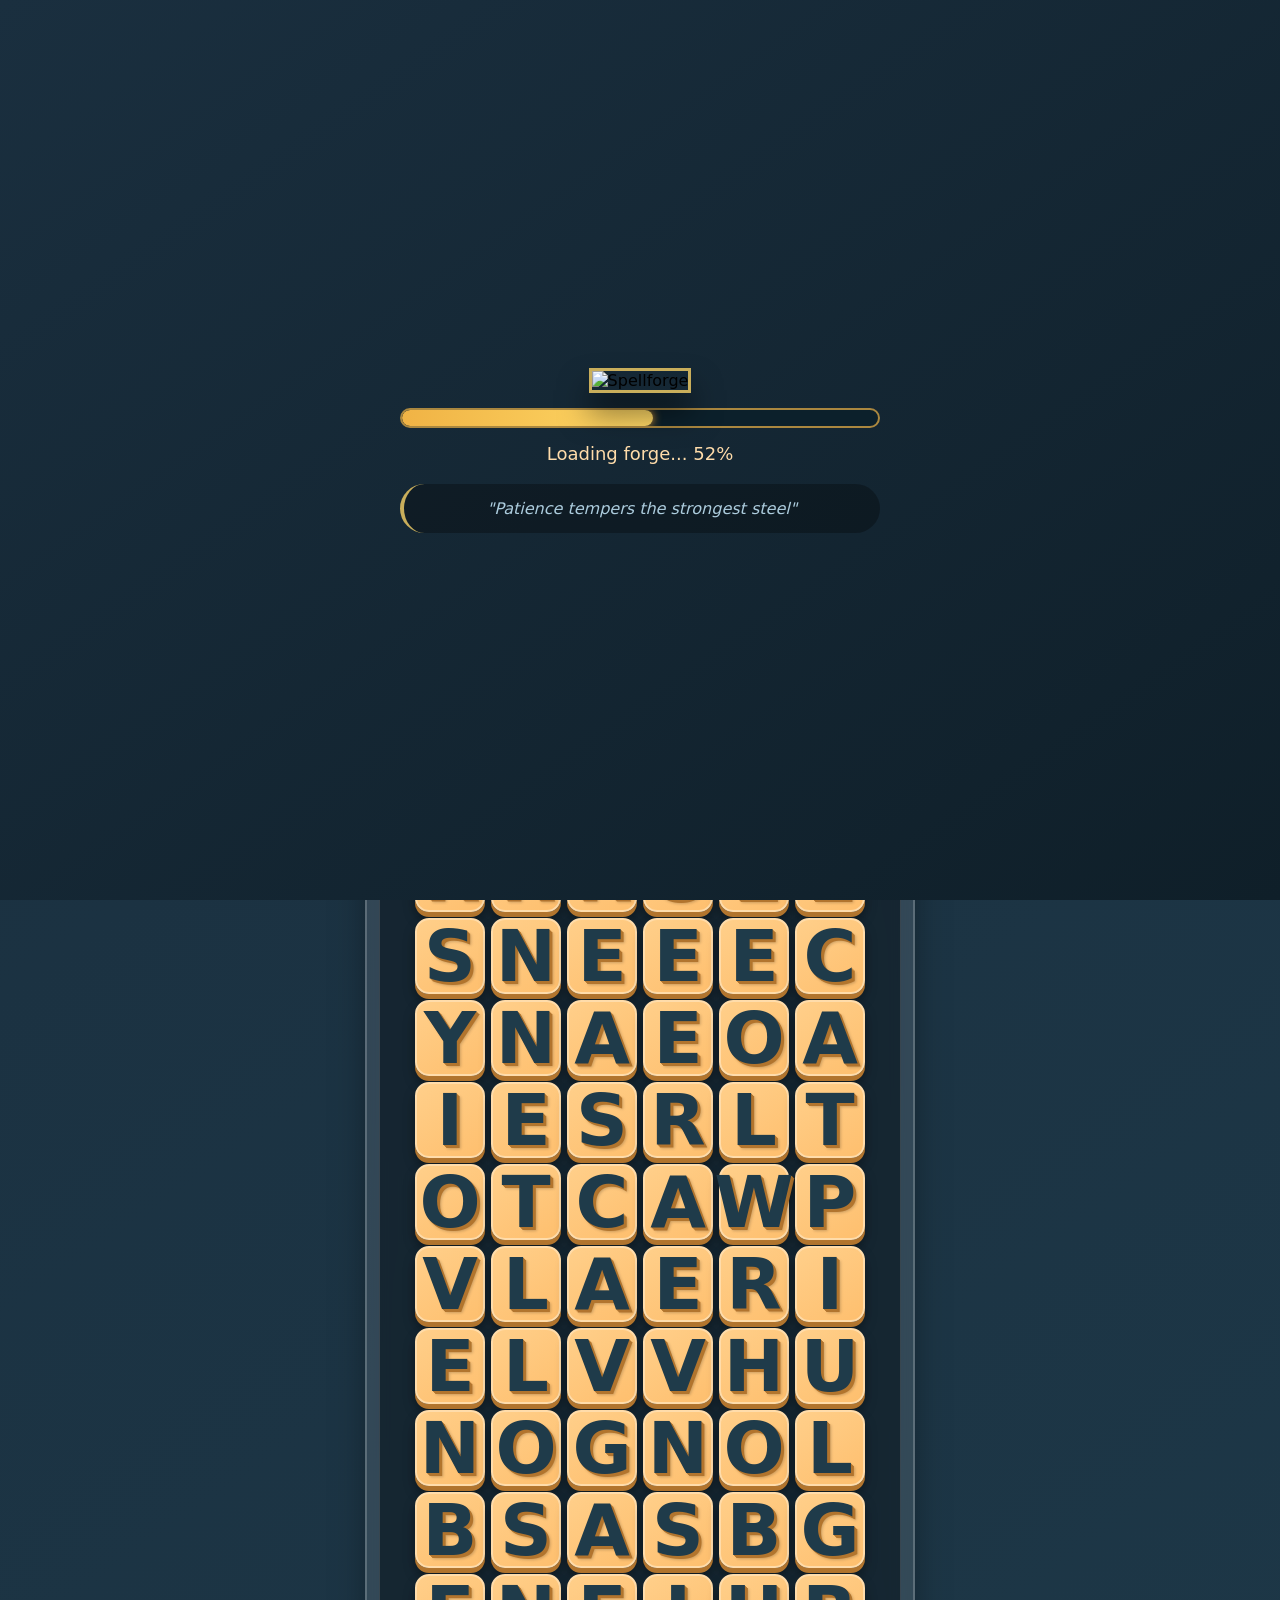
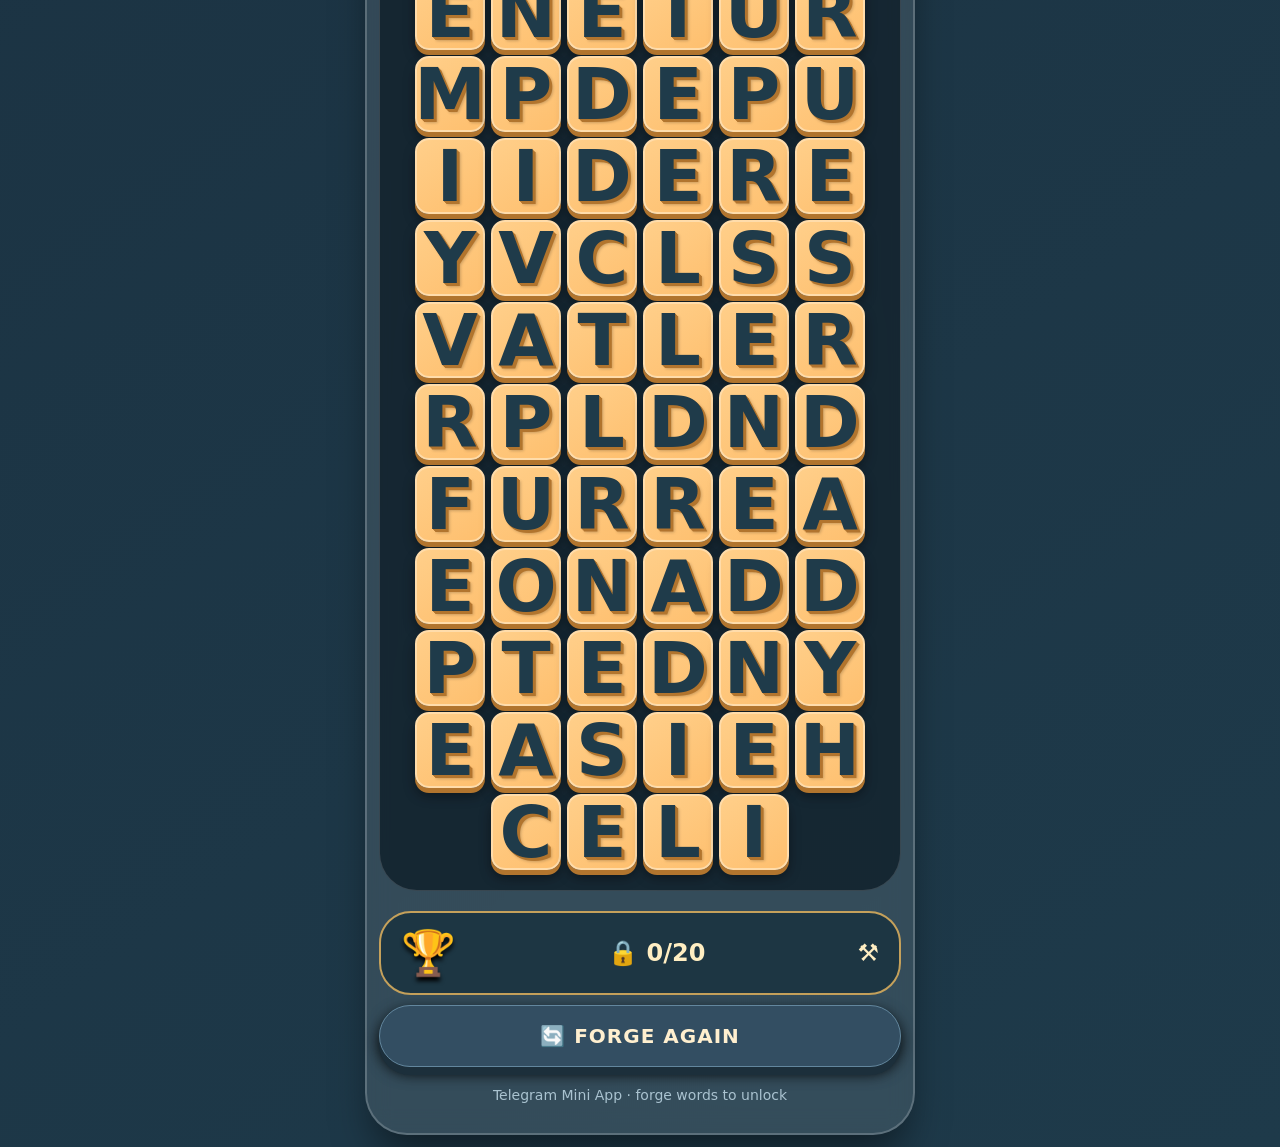
==== index.html @ a064ef99 "Update index.html" ====
<!DOCTYPE html>
<html lang="en">
<head>
    <meta charset="UTF-8">
    <meta name="viewport" content="width=device-width, initial-scale=1.0">
    <title>Spellforge · Telegram Mini App</title>
    <style>
        * {
            margin: 0;
            padding: 0;
            box-sizing: border-box;
            font-family: 'Segoe UI', Roboto, system-ui, -apple-system, sans-serif;
        }

        body {
            background: linear-gradient(145deg, #1a2f3f 0%, #1e3a4a 100%);
            min-height: 100vh;
            display: flex;
            justify-content: center;
            align-items: center;
            padding: 12px;
            margin: 0;
            transition: background-color 0.5s ease;
        }

        /* Loading Screen */
        .loading-screen {
            position: fixed;
            top: 0;
            left: 0;
            width: 100%;
            height: 100%;
            background: linear-gradient(145deg, #1a2f3f, #0f1f29);
            display: flex;
            justify-content: center;
            align-items: center;
            z-index: 2000;
            transition: opacity 0.5s ease;
        }

        .loading-screen.fade-out {
            opacity: 0;
            pointer-events: none;
        }

        .loading-content {
            max-width: 500px;
            width: 95%;
            text-align: center;
            padding: 10px;
        }

        .loading-image {
            width: 100%;
            max-width: none;
            height: auto;
            border-radius: 0;
            margin-bottom: 15px;
            box-shadow: 0 20px 30px rgba(0,0,0,0.5);
            border: 3px solid #c9ae5b;
            animation: glowPulse 2s infinite alternate;
        }

        .loading-bar-container {
            width: 100%;
            height: 20px;
            background: #0c202b;
            border-radius: 30px;
            border: 2px solid #aa873f;
            overflow: hidden;
            margin-bottom: 15px;
        }

        .loading-bar {
            width: 0%;
            height: 100%;
            background: linear-gradient(90deg, #f0b345, #ffd966);
            border-radius: 30px;
            transition: width 0.3s ease;
            box-shadow: 0 0 10px #ffaa33;
        }

        .loading-text {
            font-size: 18px;
            color: #ffdcaa;
            margin-bottom: 20px;
            font-weight: 500;
        }

        .loading-tip {
            font-size: 16px;
            color: #acccdd;
            font-style: italic;
            padding: 15px;
            background: rgba(0,0,0,0.3);
            border-radius: 30px;
            border-left: 4px solid #c9ae5b;
        }

        .game-container {
            max-width: 550px;
            width: 100%;
            background: rgba(255, 255, 255, 0.1);
            backdrop-filter: blur(12px);
            -webkit-backdrop-filter: blur(12px);
            border: 2px solid rgba(255, 255, 255, 0.2);
            border-radius: 42px;
            padding: 20px 12px 30px;
            box-shadow: 0 25px 40px -10px rgba(0, 0, 0, 0.5);
            transition: all 0.2s;
            position: relative;
            z-index: 1;
        }

        /* Forge message overlay */
        .forge-message-overlay {
            position: fixed;
            top: 0;
            left: 0;
            width: 100%;
            height: 100%;
            display: flex;
            justify-content: center;
            align-items: center;
            z-index: 1500;
            pointer-events: none;
            background: transparent;
        }

        .forge-message-card {
            background: rgba(0, 0, 0, 0.8);
            backdrop-filter: blur(8px);
            border-radius: 60px;
            padding: 40px;
            text-align: center;
            border: 3px solid #c9ae5b;
            box-shadow: 0 0 50px rgba(0,0,0,0.8);
            max-width: 400px;
            width: 90%;
        }

        .forge-message-icon {
            font-size: 80px;
            margin-bottom: 20px;
            animation: hammerStrike 0.5s ease;
        }

        @keyframes hammerStrike {
            0% { transform: scale(1) rotate(0deg); }
            25% { transform: scale(1.3) rotate(-10deg); }
            50% { transform: scale(1) rotate(0deg); }
            75% { transform: scale(1.2) rotate(5deg); }
            100% { transform: scale(1) rotate(0deg); }
        }

        .forge-message-text {
            font-size: 28px;
            font-weight: 700;
            color: #ffdfa0;
            margin-bottom: 20px;
        }

        .forge-progress-bar {
            width: 100%;
            height: 10px;
            background: #0c202b;
            border-radius: 30px;
            border: 2px solid #aa873f;
            overflow: hidden;
            margin-top: 20px;
        }

        .forge-progress-fill {
            height: 100%;
            background: linear-gradient(90deg, #f0b345, #ffd966);
            border-radius: 30px;
            animation: progressFill 2.5s linear forwards;
        }

        @keyframes progressFill {
            from { width: 0%; }
            to { width: 100%; }
        }

        /* header with world info and profile icon */
        .header {
            display: flex;
            justify-content: space-between;
            align-items: center;
            margin-bottom: 20px;
            color: white;
            padding: 0 5px;
        }

        .world-info {
            display: flex;
            align-items: center;
            gap: 8px;
            background: rgba(0,0,0,0.3);
            padding: 8px 16px;
            border-radius: 60px;
            border: 1px solid rgba(255,215,140,0.3);
        }

        .world-icon {
            font-size: 24px;
        }

        .world-name {
            font-weight: 700;
            font-size: 18px;
            color: #ffefc0;
        }

        .tier-badge {
            font-size: 12px;
            background: #f5c542;
            color: #1e2f3a;
            padding: 4px 8px;
            border-radius: 30px;
            font-weight: 600;
            text-transform: uppercase;
        }

        .header-right {
            display: flex;
            gap: 8px;
            align-items: center;
        }

        .progress-badge {
            background: rgba(255, 215, 140, 0.25);
            border: 1px solid rgba(255, 235, 150, 0.6);
            border-radius: 60px;
            padding: 6px 14px;
            font-weight: 600;
            font-size: 16px;
            color: #ffefc0;
            backdrop-filter: blur(4px);
        }

        .profile-icon {
            background: none;
            border: none;
            padding: 0;
            font-size: 24px;
            color: #ffefc0;
            cursor: pointer;
            line-height: 1;
            display: flex;
            align-items: center;
            justify-content: center;
            width: 32px;
            height: 32px;
            transition: transform 0.1s ease, color 0.1s ease;
        }

        .profile-icon:hover {
            transform: scale(1.1);
            color: #ffffff;
        }

        /* unit selector section - hidden during gameplay */
        .unit-section {
            background: rgba(10, 25, 35, 0.7);
            border-radius: 38px;
            padding: 18px 15px;
            margin-bottom: 22px;
            border: 1px solid rgba(255, 255, 255, 0.15);
            box-shadow: inset 0 2px 5px rgba(0,0,0,0.4);
            transition: opacity 0.3s ease, max-height 0.3s ease;
            overflow: hidden;
        }

        .unit-section.hidden {
            opacity: 0;
            max-height: 0;
            padding: 0;
            margin: 0;
            pointer-events: none;
        }

        .unit-header {
            display: flex;
            justify-content: space-between;
            align-items: center;
            margin-bottom: 15px;
            padding: 0 8px;
        }

        .unit-label {
            color: #b6d8e6;
            font-size: 15px;
            font-weight: 500;
            letter-spacing: 0.5px;
        }

        .unit-selector {
            background: #1d3f4f;
            border: 2px solid #b8944a;
            border-radius: 40px;
            padding: 8px 16px;
            color: #ffdb8e;
            font-weight: 600;
            font-size: 16px;
            cursor: pointer;
            outline: none;
        }

        .unit-selector option {
            background: #1d3f4f;
            color: white;
        }

        .unit-grid {
            display: flex;
            flex-wrap: wrap;
            gap: 10px;
            justify-content: center;
            max-height: 200px;
            overflow-y: auto;
            padding: 5px;
            scrollbar-width: thin;
            scrollbar-color: #c9ae5b #1d3f4f;
        }

        .unit-grid::-webkit-scrollbar {
            width: 6px;
        }

        .unit-grid::-webkit-scrollbar-track {
            background: #1d3f4f;
            border-radius: 10px;
        }

        .unit-grid::-webkit-scrollbar-thumb {
            background: #c9ae5b;
            border-radius: 10px;
        }

        .unit-card {
            background: #2c4556;
            border-radius: 30px;
            padding: 12px 15px;
            min-width: 140px;
            flex: 1 0 auto;
            max-width: 160px;
            border: 2px solid #598baa;
            box-shadow: 0 4px 0 #0f1f29;
            cursor: pointer;
            transition: all 0.1s;
        }

        .unit-card.active-unit {
            background: #f5c542;
            border-color: #ffea9e;
            box-shadow: 0 0 0 3px #fce49c, 0 4px 0 #a07d2b;
        }

        .unit-card.completed {
            background: #3f6a4a;
            border-color: #a5d6a5;
            opacity: 0.8;
        }

        .unit-number {
            font-size: 14px;
            color: #acccdd;
            margin-bottom: 4px;
        }

        .unit-name {
            font-weight: 700;
            font-size: 18px;
            color: white;
            margin-bottom: 4px;
            white-space: nowrap;
            overflow: hidden;
            text-overflow: ellipsis;
        }

        .active-unit .unit-name {
            color: #1e2f3a;
        }

        .unit-progress {
            font-size: 14px;
            color: #ffdb8e;
        }

        .unit-progress-bar {
            width: 100%;
            height: 6px;
            background: #0f1f29;
            border-radius: 10px;
            margin-top: 8px;
            overflow: hidden;
        }

        .unit-progress-fill {
            height: 100%;
            background: linear-gradient(90deg, #f0b345, #ffd966);
            border-radius: 10px;
            transition: width 0.3s;
        }

        /* word list area - reduced padding */
        .word-section {
            background: rgba(10, 25, 35, 0.7);
            border-radius: 38px;
            padding: 18px 10px;
            margin-bottom: 22px;
            border: 1px solid rgba(255, 255, 255, 0.15);
            box-shadow: inset 0 2px 5px rgba(0,0,0,0.4);
        }

        .section-label {
            color: #b6d8e6;
            font-size: 15px;
            font-weight: 500;
            letter-spacing: 0.5px;
            margin-bottom: 12px;
            padding-left: 8px;
        }

        .word-grid {
            display: flex;
            flex-wrap: wrap;
            gap: 8px;
            justify-content: center;
            max-height: 200px;
            overflow-y: auto;
            padding: 5px;
            scrollbar-width: thin;
            scrollbar-color: #c9ae5b #1d3f4f;
        }

        .word-grid::-webkit-scrollbar {
            width: 6px;
        }

        .word-grid::-webkit-scrollbar-track {
            background: #1d3f4f;
            border-radius: 10px;
        }

        .word-grid::-webkit-scrollbar-thumb {
            background: #c9ae5b;
            border-radius: 10px;
        }

        .word-chip {
            background: #2c4556;
            border-radius: 40px;
            padding: 10px 18px;
            font-weight: 600;
            font-size: 18px;
            color: #c9e9ff;
            box-shadow: 0 6px 0 #0f1f29, 0 8px 10px rgba(0,0,0,0.3);
            transition: all 0.1s ease;
            border: 1px solid #598baa;
            user-select: none;
            cursor: pointer;
            min-width: 80px;
            text-align: center;
            position: relative;
        }

        .word-chip.completed {
            background: #3f6a4a;
            color: #d9ffd9;
            border-color: #a5d6a5;
            box-shadow: 0 4px 0 #1b3b24, 0 6px 8px rgba(0,0,0,0.3);
            opacity: 0.9;
            cursor: default;
            pointer-events: none;
            padding-right: 32px;
        }

        .word-chip.completed::after {
            content: "✓";
            position: absolute;
            right: 12px;
            top: 50%;
            transform: translateY(-50%);
            font-size: 18px;
            font-weight: 800;
            color: #ffffff;
            text-shadow: 0 2px 0 #1b3b24;
        }

        .word-chip.active-word {
            background: #f5c542;
            color: #1e2f3a;
            border-color: #ffea9e;
            box-shadow: 0 0 0 3px #fce49c, 0 6px 0 #a07d2b;
            transform: scale(1.02);
            font-weight: 800;
        }

        /* active word hint */
        .active-hint {
            background: #244454;
            border-radius: 30px;
            padding: 15px 18px;
            margin: 18px 0 10px;
            text-align: center;
            border-left: 8px solid #f5c542;
            color: white;
            display: flex;
            justify-content: space-between;
            align-items: center;
            flex-wrap: wrap;
        }

        .target-word {
            font-size: 26px;
            font-weight: 700;
            letter-spacing: 6px;
            color: #ffea9a;
        }

        .next-letter {
            background: #f5c542;
            color: #1f2e3a;
            padding: 8px 25px;
            border-radius: 50px;
            font-weight: 700;
            font-size: 24px;
            min-width: 70px;
            text-align: center;
            box-shadow: 0 4px 0 #946f2c;
        }

        /* letter bank - MODIFIED: removed padding for larger tiles, enhanced 3D letters with 50% larger size and 50% less shadow */
        .letter-section {
            background: rgba(10, 25, 35, 0.7);
            border-radius: 38px;
            padding: 15px 0;
            margin-bottom: 20px;
            border: 1px solid rgba(255, 255, 255, 0.15);
        }

        .letter-grid {
            display: flex;
            flex-wrap: wrap;
            justify-content: center;
            gap: 6px;
            padding: 5px 0;
            width: 100%;
        }

        .letter-tile {
            width: calc((100% - 30px) / 5);
            max-width: 70px;
            aspect-ratio: 1 / 1;
            background: linear-gradient(145deg, #ffcf8a, #febf6e);
            border-radius: 14px;
            display: flex;
            align-items: center;
            justify-content: center;
            font-weight: 900;
            /* 50% larger font size */
            font-size: min(12vw, 72px);
            color: #1f3b4a;
            /* Reduced shadow by 50% - fewer layers, softer edges */
            text-shadow: 
                1px 1px 0 #b2752e,
                2px 2px 0 #b2752e,
                3px 3px 0 #b2752e,
                4px 4px 3px rgba(0,0,0,0.2);
            box-shadow: 0 5px 0 #b2752e, 0 8px 12px rgba(0, 0, 0, 0.4);
            transition: all 0.08s linear;
            cursor: pointer;
            border: 2px solid #ffdcaa;
            text-transform: uppercase;
            user-select: none;
            line-height: 1;
            padding: 0;
        }

        .letter-tile:active {
            transform: translateY(5px);
            /* Active state shadow also reduced */
            text-shadow: 
                1px 1px 0 #b2752e,
                2px 2px 0 #b2752e;
            box-shadow: 0 2px 0 #b2752e, 0 5px 8px rgba(0,0,0,0.4);
        }

        .letter-tile.used {
            background: #3a4d5e;
            box-shadow: 0 3px 0 #1d2c36, 0 4px 8px rgba(0,0,0,0.3);
            border-color: #5b7485;
            color: #a1b9cc;
            cursor: not-allowed;
            transform: translateY(2px);
            pointer-events: none;
            opacity: 0.5;
            text-shadow: none;
        }

        /* reset button */
        .reset-btn {
            background: #334e62;
            border: none;
            border-radius: 60px;
            padding: 18px 25px;
            font-weight: 700;
            font-size: 20px;
            color: #ffefcf;
            box-shadow: 0 8px 0 #1c2f3b, 0 6px 15px black;
            cursor: pointer;
            width: 100%;
            transition: 0.08s;
            border: 1px solid #63879e;
            letter-spacing: 1px;
            display: flex;
            align-items: center;
            justify-content: center;
            gap: 8px;
        }

        .reset-btn:active {
            transform: translateY(5px);
            box-shadow: 0 3px 0 #1c2f3b, 0 6px 10px black;
        }

        /* popup overlay base */
        .popup-overlay {
            position: fixed;
            top: 0; left: 0; width: 100%; height: 100%;
            background: rgba(0, 0, 0, 0.8);
            backdrop-filter: blur(8px);
            display: flex;
            justify-content: center;
            align-items: center;
            z-index: 1000;
            transition: all 0.3s;
            padding: 16px;
            box-sizing: border-box;
            overflow-y: auto;
        }

        /* word card - MODIFIED: dynamic font sizing for word title */
        .word-card {
            max-width: 380px;
            width: 100%;
            background: linear-gradient(165deg, #fff8e7, #ffffff);
            border-radius: 58px;
            padding: 30px 20px;
            box-shadow: 0 30px 50px #00000080, 0 0 0 6px #fad87c;
            text-align: center;
            animation: pop 0.3s cubic-bezier(0.2, 0.9, 0.3, 1.3);
            border: 3px solid #ffcd7e;
            margin: auto;
        }

        @keyframes pop {
            0% { transform: scale(0.7); opacity: 0; }
            100% { transform: scale(1); opacity: 1; }
        }

        .word-emoji {
            font-size: 110px;
            line-height: 1.2;
            margin: 5px 0;
        }

        .word-title {
            font-weight: 900;
            color: #1f4a5c;
            text-transform: uppercase;
            letter-spacing: 3px;
            text-shadow: 3px 5px 0 #ffcd7e;
            margin: 5px 0;
            word-break: keep-all;
            white-space: nowrap;
            overflow: hidden;
            text-overflow: clip;
            font-size: calc(58px - (var(--word-length, 5) * 2px));
            max-font-size: 58px;
            min-font-size: 32px;
        }

        .word-sentence {
            font-size: 22px;
            background: #ebcba0;
            padding: 20px;
            border-radius: 40px;
            color: #1f3a47;
            font-weight: 500;
            margin: 20px 0;
            border: 2px dashed #a5723b;
            word-break: break-word;
        }

        .collect-btn {
            background: #f5b342;
            border: none;
            border-radius: 50px;
            padding: 14px;
            font-weight: 700;
            font-size: 22px;
            color: #1f3826;
            box-shadow: 0 5px 0 #9e691f;
            cursor: pointer;
            width: 80%;
            margin: 0 auto;
            display: block;
            border: 2px solid #ffe39b;
            transition: 0.08s;
        }

        .collect-btn:active {
            transform: translateY(3px);
            box-shadow: 0 2px 0 #9e691f;
        }

        /* ingot complete popup */
        .ingot-card {
            max-width: 420px;
            width: 100%;
            background: linear-gradient(165deg, #4a2e1e, #6b4a2e);
            border-radius: 70px;
            padding: 40px 25px 45px;
            box-shadow: 0 30px 50px #000000cc, 0 0 0 8px #ffd966;
            text-align: center;
            animation: glowPulse 2s infinite alternate;
            border: 3px solid #ffb347;
            margin: auto;
        }

        @keyframes glowPulse {
            from { box-shadow: 0 30px 50px #000000cc, 0 0 0 8px #ffd966; }
            to { box-shadow: 0 30px 60px #000000, 0 0 0 12px #ffaa33; }
        }

        .ingot-emoji {
            font-size: 90px;
            line-height: 1.2;
            margin: 15px 0;
            filter: drop-shadow(8px 15px 0 #3f2b16);
        }

        .ingot-title {
            font-size: 48px;
            font-weight: 900;
            color: #ffecb3;
            text-transform: uppercase;
            letter-spacing: 4px;
            text-shadow: 5px 5px 0 #7a4c1d;
            margin: 5px 0;
            line-height: 1.2;
        }

        .ingot-sub {
            font-size: 28px;
            color: #ffe39a;
            background: #3d2b17;
            padding: 12px 20px;
            border-radius: 60px;
            margin: 20px 0 15px;
            border: 2px solid #e5a449;
        }

        .ingot-stats {
            display: flex;
            justify-content: space-around;
            margin: 20px 0;
        }

        .ingot-stat {
            text-align: center;
        }

        .ingot-stat-value {
            font-size: 32px;
            font-weight: 800;
            color: #ffdb8e;
        }

        .ingot-stat-label {
            font-size: 14px;
            color: #acccdd;
        }

        .ingot-buttons {
            display: flex;
            gap: 12px;
            margin-top: 25px;
        }

        .ingot-btn {
            flex: 1;
            background: #f0b345;
            border: none;
            border-radius: 40px;
            padding: 16px 10px;
            font-weight: 700;
            font-size: 20px;
            color: #1d332b;
            box-shadow: 0 5px 0 #9e691f;
            cursor: pointer;
            border: 2px solid #ffe694;
            transition: 0.08s;
        }

        .ingot-btn:active {
            transform: translateY(4px);
            box-shadow: 0 1px 0 #9e691f;
        }

        .ingot-btn.secondary {
            background: #557a8b;
            box-shadow: 0 5px 0 #2e4a57;
            color: white;
        }

        /* failure popup */
        .failure-card {
            max-width: 420px;
            width: 100%;
            background: linear-gradient(165deg, #4a1e1e, #6b2e2e);
            border-radius: 70px;
            padding: 40px 25px 45px;
            box-shadow: 0 30px 50px #000000cc, 0 0 0 8px #ff6666;
            text-align: center;
            animation: shake 0.3s;
            border: 3px solid #ff4747;
            margin: auto;
        }

        @keyframes shake {
            0%, 100% { transform: translateX(0); }
            25% { transform: translateX(-5px); }
            75% { transform: translateX(5px); }
        }

        .failure-emoji {
            font-size: 90px;
            line-height: 1.2;
            margin: 15px 0;
        }

        .failure-title {
            font-size: 48px;
            font-weight: 900;
            color: #ffb3b3;
            text-transform: uppercase;
            letter-spacing: 4px;
            text-shadow: 5px 5px 0 #7a1d1d;
            margin: 5px 0;
        }

        .failure-sub {
            font-size: 24px;
            color: #ffb3b3;
            margin: 20px 0;
        }

        .failure-buttons {
            display: flex;
            gap: 12px;
            margin-top: 25px;
        }

        .failure-btn {
            flex: 1;
            background: #f0b345;
            border: none;
            border-radius: 40px;
            padding: 16px 10px;
            font-weight: 700;
            font-size: 20px;
            color: #1d332b;
            box-shadow: 0 5px 0 #9e691f;
            cursor: pointer;
            border: 2px solid #ffe694;
            transition: 0.08s;
        }

        .failure-btn:active {
            transform: translateY(4px);
            box-shadow: 0 1px 0 #9e691f;
        }

        .failure-btn.secondary {
            background: #557a8b;
            box-shadow: 0 5px 0 #2e4a57;
            color: white;
        }

        /* next ingot preview popup - also used for FORGE AGAIN */
        .preview-card {
            max-width: 440px;
            width: 100%;
            background: linear-gradient(165deg, #1e3b4a, #16323f);
            border-radius: 60px;
            padding: 30px 25px;
            box-shadow: 0 30px 50px #000000cc, 0 0 0 8px #c9ae5b;
            text-align: center;
            border: 3px solid #dbb45c;
            margin: auto;
        }

        .preview-title {
            font-size: 32px;
            font-weight: 800;
            color: #ffdfa0;
            margin-bottom: 15px;
        }

        .preview-ingot {
            font-size: 28px;
            font-weight: 700;
            color: #ffdb8e;
            margin-bottom: 20px;
        }

        .chance-container {
            background: #0e2938;
            border-radius: 50px;
            padding: 30px 20px;
            margin: 20px 0;
            border: 2px solid #b8944a;
        }

        .chance-label {
            font-size: 18px;
            color: #acccdd;
            margin-bottom: 10px;
        }

        .chance-value {
            font-size: 72px;
            font-weight: 900;
            line-height: 1;
            margin-bottom: 15px;
        }

        .chance-high { color: #4ade80; }
        .chance-medium { color: #fbbf24; }
        .chance-low { color: #f87171; }

        .chance-bar {
            width: 100%;
            height: 20px;
            background: #0f1f29;
            border-radius: 30px;
            overflow: hidden;
            margin: 15px 0;
        }

        .chance-bar-fill {
            height: 100%;
            background: linear-gradient(90deg, #f0b345, #ffd966);
            border-radius: 30px;
            transition: width 0.3s;
        }

        .grace-info {
            margin-top: 15px;
            padding: 10px;
            background: #1d3f4f;
            border-radius: 40px;
            font-size: 16px;
            color: #ffdcaa;
        }

        .grace-badge {
            display: inline-block;
            background: #f5c542;
            color: #1e2f3a;
            padding: 5px 15px;
            border-radius: 30px;
            font-weight: 700;
            margin-top: 10px;
        }

        .preview-buttons {
            display: flex;
            gap: 12px;
            margin-top: 25px;
        }

        .preview-btn {
            flex: 1;
            background: #f0b345;
            border: none;
            border-radius: 40px;
            padding: 16px 10px;
            font-weight: 700;
            font-size: 20px;
            color: #1d332b;
            box-shadow: 0 5px 0 #9e691f;
            cursor: pointer;
            border: 2px solid #ffe694;
            transition: 0.08s;
        }

        .preview-btn:active {
            transform: translateY(4px);
            box-shadow: 0 1px 0 #9e691f;
        }

        .preview-btn.secondary {
            background: #557a8b;
            box-shadow: 0 5px 0 #2e4a57;
            color: white;
        }

        /* practice mode popup */
        .practice-card {
            max-width: 440px;
            width: 100%;
            background: linear-gradient(165deg, #1e3b4a, #16323f);
            border-radius: 60px;
            padding: 30px 25px;
            box-shadow: 0 30px 50px #000000cc, 0 0 0 8px #c9ae5b;
            text-align: center;
            border: 3px solid #dbb45c;
            margin: auto;
            max-height: 80vh;
            overflow-y: auto;
        }

        .practice-title {
            font-size: 32px;
            font-weight: 800;
            color: #ffdfa0;
            margin-bottom: 20px;
        }

        .practice-list {
            background: #0c202b;
            border-radius: 40px;
            padding: 15px;
            margin: 15px 0;
            border: 2px solid #aa873f;
        }

        .practice-item {
            display: flex;
            justify-content: space-between;
            align-items: center;
            padding: 12px 15px;
            margin: 5px 0;
            background: #1d3f4f;
            border-radius: 40px;
            cursor: pointer;
            transition: all 0.1s;
        }

        .practice-item:hover {
            background: #2c5a6e;
        }

        .practice-item.selected {
            background: #c9a34b;
            color: #0a1f29;
            border: 2px solid gold;
        }

        .practice-item-left {
            display: flex;
            align-items: center;
            gap: 10px;
        }

        .practice-icon {
            font-size: 24px;
        }

        .practice-name {
            font-weight: 600;
            font-size: 18px;
        }

        .practice-chance {
            font-weight: 700;
            padding: 4px 10px;
            border-radius: 30px;
            background: rgba(0,0,0,0.3);
        }

        /* world complete popup */
        .world-card {
            max-width: 420px;
            width: 100%;
            background: linear-gradient(165deg, #1e3b4a, #16323f);
            border-radius: 70px;
            padding: 40px 25px 45px;
            box-shadow: 0 30px 50px #000000cc, 0 0 0 8px #c9ae5b;
            text-align: center;
            animation: glowPulse 2s infinite alternate;
            border: 3px solid #dbb45c;
            margin: auto;
        }

        .world-emoji {
            font-size: 90px;
            line-height: 1.2;
            margin: 15px 0;
        }

        .world-title {
            font-size: 48px;
            font-weight: 900;
            color: #ffdfa0;
            text-transform: uppercase;
            letter-spacing: 4px;
            text-shadow: 5px 5px 0 #4a2e1e;
            margin: 5px 0;
        }

        .world-sub {
            font-size: 28px;
            color: #ffdcaa;
            background: #0e2938;
            padding: 12px 20px;
            border-radius: 60px;
            margin: 20px 0;
            border: 2px solid #b8944a;
        }

        /* artifact popup */
        .artifact-card {
            max-width: 420px;
            width: 100%;
            background: linear-gradient(165deg, #4a2e1e, #6b4a2e);
            border-radius: 70px;
            padding: 40px 25px 45px;
            box-shadow: 0 30px 50px #000000cc, 0 0 0 8px #ffd966;
            text-align: center;
            animation: glowPulse 2s infinite alternate;
            border: 3px solid #ffb347;
            margin: auto;
        }

        .artifact-emoji {
            font-size: 120px;
            line-height: 1.2;
            margin: 15px 0;
            filter: drop-shadow(8px 15px 0 #3f2b16);
            animation: float 3s ease-in-out infinite;
        }

        @keyframes float {
            0% { transform: translateY(0px); }
            50% { transform: translateY(-15px); }
            100% { transform: translateY(0px); }
        }

        .artifact-title {
            font-size: 58px;
            font-weight: 900;
            color: #ffecb3;
            text-transform: uppercase;
            letter-spacing: 4px;
            text-shadow: 5px 5px 0 #7a4c1d;
            margin: 10px 0;
            line-height: 1.2;
        }

        .artifact-sub {
            font-size: 24px;
            color: #ffe39a;
            background: #3d2b17;
            padding: 15px 20px;
            border-radius: 60px;
            margin: 25px 0 15px;
            border: 2px solid #e5a449;
        }

        .artifact-tap {
            font-size: 20px;
            color: #ffdb9f;
            margin-top: 30px;
            opacity: 0.9;
            animation: pulse 1.5s infinite;
        }

        @keyframes pulse {
            0% { opacity: 0.6; }
            50% { opacity: 1; }
            100% { opacity: 0.6; }
        }

        /* leaderboard popup - words-based */
        .leaderboard-card {
            max-width: 480px;
            width: 100%;
            max-height: 90vh;
            background: linear-gradient(165deg, #1e3b4a, #16323f);
            border-radius: 50px;
            padding: 20px 18px 22px;
            box-shadow: 0 25px 45px #000000, 0 0 0 6px #c9ae5b;
            text-align: center;
            border: 2px solid #dbb45c;
            animation: pop 0.3s ease-out;
            margin: auto;
            display: flex;
            flex-direction: column;
        }

        .world-stats-row {
            display: flex;
            justify-content: center;
            gap: 8px;
            flex-wrap: wrap;
            background: #0e2938;
            border-radius: 40px;
            padding: 12px 10px;
            margin: 10px 0;
            border: 2px solid #b8944a;
            flex-shrink: 0;
        }

        .world-stat-item {
            text-align: center;
            color: white;
            min-width: 50px;
        }

        .world-stat-icon {
            font-size: 22px;
            font-weight: 800;
            color: #ffdb8e;
        }

        .world-stat-value {
            font-size: 16px;
            font-weight: 600;
            color: #ffdb8e;
        }

        .world-stat-label {
            font-size: 10px;
            color: #acccdd;
            text-transform: uppercase;
        }

        .score-highlight {
            background: #f5b342;
            border-radius: 60px;
            padding: 12px;
            margin: 5px 0 10px;
            border: 3px solid gold;
            box-shadow: 0 0 20px gold;
            flex-shrink: 0;
        }

        .score-title {
            font-size: 14px;
            color: #1e3a4a;
            font-weight: 600;
            letter-spacing: 1px;
        }

        .score-number {
            font-size: 42px;
            font-weight: 900;
            color: #1f2e3a;
            line-height: 1.1;
            text-shadow: 2px 2px 0 #ffdb8e;
        }

        .score-rating {
            font-size: 18px;
            font-weight: 800;
            color: #1f2e3a;
        }

        .leaderboard-title {
            font-size: 24px;
            font-weight: 800;
            color: #ffdfa0;
            margin: 5px 0 10px;
            letter-spacing: 1px;
            flex-shrink: 0;
        }

        /* Scrollable leaderboard list */
        .leaderboard-list {
            background: #0c202b;
            border-radius: 30px;
            padding: 12px;
            margin: 5px 0 10px;
            border: 2px solid #aa873f;
            overflow-y: auto;
            flex-grow: 1;
            min-height: 200px;
            max-height: 350px;
            scrollbar-width: thin;
            scrollbar-color: #c9ae5b #1d3f4f;
        }

        .leaderboard-list::-webkit-scrollbar {
            width: 6px;
        }

        .leaderboard-list::-webkit-scrollbar-track {
            background: #1d3f4f;
            border-radius: 10px;
        }

        .leaderboard-list::-webkit-scrollbar-thumb {
            background: #c9ae5b;
            border-radius: 10px;
        }

        .leaderboard-row {
            display: flex;
            justify-content: space-between;
            align-items: center;
            padding: 8px 15px;
            margin: 4px 0;
            background: #1d3f4f;
            border-radius: 40px;
            font-size: 16px;
            font-weight: 600;
            color: white;
            transition: all 0.1s;
            cursor: pointer;
        }

        .leaderboard-row.you {
            background: #c9a34b;
            color: #0a1f29;
            font-weight: 800;
            border: 2px solid gold;
            box-shadow: 0 0 15px gold;
            transform: scale(1.02);
        }

        .leaderboard-row.you:hover {
            filter: brightness(1.1);
        }

        .rank {
            min-width: 35px;
            font-size: 15px;
        }

        .player-name {
            flex: 1;
            text-align: left;
            padding-left: 8px;
            font-size: 15px;
            white-space: nowrap;
            overflow: hidden;
            text-overflow: ellipsis;
            max-width: 130px;
        }

        .score {
            font-weight: 700;
            color: #ffd966;
            font-size: 15px;
            min-width: 45px;
            text-align: right;
        }

        .you .score {
            color: #2d1905;
        }

        .crown {
            font-size: 18px;
            margin-left: 4px;
            min-width: 22px;
            text-align: right;
        }

        .leaderboard-footer {
            font-size: 16px;
            color: #ffdcaa;
            margin: 10px 0 8px;
            font-weight: 500;
            flex-shrink: 0;
        }

        .button-group {
            display: flex;
            gap: 12px;
            margin-top: 12px;
            flex-shrink: 0;
        }

        .action-btn {
            flex: 1;
            background: #f0b345;
            border: none;
            border-radius: 40px;
            padding: 14px 10px;
            font-weight: 700;
            font-size: 20px;
            color: #1d332b;
            box-shadow: 0 5px 0 #9e691f;
            cursor: pointer;
            border: 2px solid #ffe694;
            transition: 0.08s;
        }

        .action-btn:active {
            transform: translateY(4px);
            box-shadow: 0 1px 0 #9e691f;
        }

        .action-btn.secondary {
            background: #557a8b;
            box-shadow: 0 5px 0 #2e4a57;
            color: white;
        }

        .action-btn.cancel {
            background: #557a8b;
            box-shadow: 0 5px 0 #2e4a57;
        }

        /* Profile popup */
        .profile-card {
            max-width: 480px;
            width: 100%;
            max-height: 90vh;
            background: linear-gradient(165deg, #1e3b4a, #16323f);
            border-radius: 50px;
            padding: 30px 25px;
            box-shadow: 0 25px 45px #000000, 0 0 0 6px #c9ae5b;
            text-align: center;
            border: 2px solid #dbb45c;
            animation: pop 0.3s ease-out;
            margin: auto;
            position: relative;
            overflow-y: auto;
        }

        .profile-close {
            position: absolute;
            top: 15px;
            right: 20px;
            background: none;
            border: none;
            font-size: 28px;
            color: #ffdcaa;
            cursor: pointer;
            padding: 5px 10px;
            border-radius: 50%;
            transition: all 0.1s;
            z-index: 10;
        }

        .profile-close:hover {
            background: rgba(255, 255, 255, 0.1);
            color: #ffffff;
        }

        .profile-title {
            font-size: 28px;
            font-weight: 800;
            color: #ffdfa0;
            margin-bottom: 20px;
            letter-spacing: 1px;
        }

        .profile-avatar {
            font-size: 80px;
            margin: 10px 0;
            background: #0e2938;
            width: 120px;
            height: 120px;
            border-radius: 60px;
            display: flex;
            align-items: center;
            justify-content: center;
            margin: 0 auto 20px;
            border: 3px solid #c9ae5b;
        }

        .profile-field {
            text-align: left;
            margin-bottom: 20px;
        }

        .profile-label {
            font-size: 14px;
            color: #acccdd;
            margin-bottom: 5px;
            font-weight: 500;
        }

        .profile-input {
            width: 100%;
            background: #0e2938;
            border: 2px solid #b8944a;
            border-radius: 40px;
            padding: 12px 20px;
            font-size: 18px;
            color: #ffdb8e;
            font-weight: 600;
            outline: none;
        }

        .profile-input:focus {
            border-color: #f5c542;
        }

        .profile-input.error {
            border-color: #f87171;
        }

        .profile-id {
            background: #0e2938;
            border-radius: 40px;
            padding: 12px 20px;
            font-size: 16px;
            color: #acccdd;
            font-family: monospace;
            border: 2px solid #b8944a;
        }

        .profile-stats-grid {
            background: #0e2938;
            border-radius: 40px;
            padding: 20px;
            margin: 20px 0;
            border: 2px solid #b8944a;
        }

        .profile-stat-row {
            display: flex;
            justify-content: space-between;
            padding: 8px 0;
            border-bottom: 1px solid #1d3f4f;
        }

        .profile-stat-row:last-child {
            border-bottom: none;
        }

        .profile-stat-label {
            color: #ffdcaa;
            font-weight: 500;
        }

        .profile-stat-value {
            color: #ffdb8e;
            font-weight: 700;
        }

        .error-message {
            color: #f87171;
            font-size: 14px;
            margin-top: 5px;
            padding-left: 15px;
        }

        .hidden {
            display: none !important;
        }

        /* artifact area */
        .artifact-box {
            background: #1d3643;
            border-radius: 32px;
            margin: 15px 0 10px;
            padding: 14px 20px;
            color: #ffeec2;
            display: flex;
            align-items: center;
            justify-content: space-between;
            font-size: 24px;
            font-weight: 700;
            border: 2px solid #c5a15b;
        }

        .artifact-icon {
            font-size: 44px;
            filter: drop-shadow(0 4px 2px black);
        }

        .telegram-footer {
            font-size: 14px;
            text-align: center;
            color: #aac3d0;
            margin-top: 20px;
        }

        @media (max-height: 700px) {
            .leaderboard-card {
                padding: 15px 15px 18px;
            }
            .world-stats-row {
                padding: 8px 5px;
                margin: 5px 0 10px;
            }
            .score-number {
                font-size: 36px;
            }
            .word-grid {
                max-height: 150px;
            }
            .unit-grid {
                max-height: 150px;
            }
        }

        @media (max-width: 350px) {
            .letter-tile {
                font-size: min(12vw, 64px);
            }
        }
    </style>
</head>
<body>
    <!-- Loading Screen -->
    <div id="loadingScreen" class="loading-screen">
        <div class="loading-content">
            <img src="https://i.postimg.cc/TwmzR9V2/grok-image-1772302795443.jpg" 
                 alt="Spellforge" 
                 class="loading-image">
            
            <div class="loading-bar-container">
                <div class="loading-bar" id="loadingBar"></div>
            </div>
            <div class="loading-text" id="loadingText">Loading forge...</div>
            <div class="loading-tip" id="loadingTip">
                "Every word forged strengthens the crystal"
            </div>
        </div>
    </div>

    <!-- Forge Message Overlay (hidden by default) -->
    <div id="forgeMessageOverlay" class="forge-message-overlay" style="display: none;">
        <div class="forge-message-card">
            <div class="forge-message-icon" id="forgeMessageIcon">⚒️</div>
            <div class="forge-message-text" id="forgeMessageText">Hammer strikes the anvil...</div>
            <div class="forge-progress-bar">
                <div class="forge-progress-fill" id="forgeProgressFill"></div>
            </div>
        </div>
    </div>

    <div class="game-container" id="gameContainer">
        <!-- header with world info and profile icon -->
        <div class="header">
            <div class="world-info" id="worldInfo">
                <span class="world-icon" id="worldIcon">⚒️</span>
                <span class="world-name" id="worldName">Grand Forge</span>
                <span class="tier-badge" id="tierBadge">Foundation</span>
            </div>
            <div class="header-right">
                <span class="progress-badge" id="progressDisplay">0/600</span>
                <button class="profile-icon" id="profileIconBtn">👤</button>
            </div>
        </div>

        <!-- unit selector section - hidden during gameplay -->
        <div class="unit-section" id="unitSection">
            <div class="unit-header">
                <span class="unit-label" id="unitLabel">INGOTS</span>
                <select class="unit-selector" id="unitSelector">
                    <option value="1">Ingot 01 · First Spark</option>
                </select>
            </div>
            <div class="unit-grid" id="unitGrid"></div>
        </div>

        <!-- word list area -->
        <div class="word-section">
            <div class="section-label">📋 WORDS TO FORGE · tap any to start</div>
            <div class="word-grid" id="wordListContainer"></div>
        </div>

        <!-- active word hint -->
        <div class="active-hint" id="activeHintArea">
            <span class="target-word" id="activeWordDisplay">—</span>
            <span class="next-letter" id="nextLetterDisplay">?</span>
        </div>

        <!-- letter grid - MODIFIED: 5 tiles per row, no padding, 50% larger letters, 50% less shadow -->
        <div class="letter-section">
            <div class="section-label">🔤 LETTER FORGE · tap in order</div>
            <div class="letter-grid" id="letterGridContainer"></div>
        </div>

        <!-- artifact progress -->
        <div class="artifact-box" id="artifactBox">
            <span class="artifact-icon">🏆</span>
            <span id="artifactText">🔒 0/20</span>
            <span>⚒️</span>
        </div>

        <!-- reset button -->
        <button class="reset-btn" id="resetButton">🔄 FORGE AGAIN</button>
        <div class="telegram-footer">Telegram Mini App · forge words to unlock</div>
    </div>

    <!-- popup overlay -->
    <div id="popupOverlay" class="popup-overlay hidden"></div>

    <script>
        (function() {
            // ---------- TELEGRAM INTEGRATION ----------
            let tg = window.Telegram?.WebApp;
            if (tg) {
                tg.expand();
                tg.enableClosingConfirmation?.();
                tg.setHeaderColor?.('#1a2f3f');
            }

            // ---------- LOADING SCREEN ----------
            const loadingTips = [
                '"Every word forged strengthens the crystal"',
                '"The forge remembers every letter"',
                '"Speed and accuracy forge the strongest words"',
                '"Ancient runes glow brighter with each completion"',
                '"The Word Crystal chooses its master wisely"',
                '"Patience tempers the strongest steel"',
                '"Even legends started as apprentices"',
                '"The guild watches your progress"',
                '"Each ingot tells a story"',
                '"Forgemasters never rush the craft"'
            ];

            document.getElementById('loadingTip').innerText = 
                loadingTips[Math.floor(Math.random() * loadingTips.length)];

            let loadingComplete = false;
            let minimumTimePassed = false;

            function simulateLoading() {
                const loadingScreen = document.getElementById('loadingScreen');
                const loadingBar = document.getElementById('loadingBar');
                const loadingText = document.getElementById('loadingText');
                const loadingTip = document.getElementById('loadingTip');
                
                let progress = 0;
                const interval = setInterval(() => {
                    progress += Math.random() * 8 + 3;
                    
                    if (progress >= 100) {
                        progress = 100;
                        loadingBar.style.width = progress + '%';
                        loadingText.innerText = 'Forge ready!';
                        
                        loadingComplete = true;
                        if (minimumTimePassed) {
                            setTimeout(() => {
                                loadingScreen.classList.add('fade-out');
                                setTimeout(() => {
                                    loadingScreen.style.display = 'none';
                                }, 500);
                            }, 300);
                        }
                        clearInterval(interval);
                    } else {
                        loadingBar.style.width = progress + '%';
                        loadingText.innerText = `Loading forge... ${Math.floor(progress)}%`;
                        
                        if (Math.random() > 0.7) {
                            const randomTip = loadingTips[Math.floor(Math.random() * loadingTips.length)];
                            loadingTip.innerText = randomTip;
                        }
                    }
                }, 200);
            }

            setTimeout(() => {
                minimumTimePassed = true;
                if (loadingComplete) {
                    document.getElementById('loadingScreen').classList.add('fade-out');
                    setTimeout(() => {
                        document.getElementById('loadingScreen').style.display = 'none';
                    }, 500);
                }
            }, 4000);

            window.addEventListener('load', simulateLoading);

            // ---------- FORGE MESSAGE FUNCTIONS ----------
            const forgeMessageOverlay = document.getElementById('forgeMessageOverlay');
            const forgeMessageIcon = document.getElementById('forgeMessageIcon');
            const forgeMessageText = document.getElementById('forgeMessageText');
            const forgeProgressFill = document.getElementById('forgeProgressFill');

            function showForgeMessage(text, icon = '⚒️', duration = 4000) {
                forgeMessageIcon.innerText = icon;
                forgeMessageText.innerText = text;
                forgeMessageOverlay.style.display = 'flex';
                
                forgeProgressFill.style.animation = 'none';
                forgeProgressFill.offsetHeight;
                forgeProgressFill.style.animation = 'progressFill ' + (duration/1000) + 's linear forwards';
            }

            function updateForgeMessage(text, icon = '⚒️') {
                forgeMessageIcon.innerText = icon;
                forgeMessageText.innerText = text;
            }

            function hideForgeMessage() {
                forgeMessageOverlay.style.display = 'none';
            }

            // ---------- MASTER WORD BANK · 3,600 WORDS ----------
            const MASTER_WORDS = {
                // WORLD 1: GRAND FORGE (600 words)
                world1: {
                    name: "Grand Forge",
                    icon: "⚒️",
                    unitType: "Ingot",
                    units: {
                        1: { // Ingot 01: First Spark
                            name: "First Spark",
                            words: [
                                { word: "alien", emoji: "👽", sentence: "The friendly alien played guitar with astronauts." },
                                { word: "among", emoji: "🕵️", sentence: "A red mushroom stood among the green ferns." },
                                { word: "chart", emoji: "📊", sentence: "We made a chart of everyone's favorite pizza." },
                                { word: "cloud", emoji: "☁️", sentence: "That cloud looks exactly like a dragon." },
                                { word: "comprehend", emoji: "🧠", sentence: "It's hard to comprehend how big the universe is." },
                                { word: "describe", emoji: "🗣️", sentence: "Can you describe your perfect day?" },
                                { word: "ever", emoji: "🌟", sentence: "This is the most beautiful sunset ever." },
                                { word: "fail", emoji: "😤", sentence: "It's okay to fail when you're learning something new." },
                                { word: "friendly", emoji: "🐕", sentence: "The friendly dog wagged its tail at everyone." },
                                { word: "grade", emoji: "📝", sentence: "She got an A+ on her spelling grade." },
                                { word: "instead", emoji: "🔄", sentence: "Let's play outside instead of watching TV." },
                                { word: "library", emoji: "📚", sentence: "The library has a story hour every Tuesday." },
                                { word: "planet", emoji: "🪐", sentence: "Which planet has the most beautiful rings?" },
                                { word: "report", emoji: "📰", sentence: "I need to write a report about frogs." },
                                { word: "several", emoji: "🧮", sentence: "I've read several books by that author." },
                                { word: "solve", emoji: "🧩", sentence: "Together we can solve any puzzle." },
                                { word: "suddenly", emoji: "⚡", sentence: "Suddenly, the room filled with colorful light." },
                                { word: "suppose", emoji: "🤔", sentence: "I suppose we could share the last cookie." },
                                { word: "universe", emoji: "🌌", sentence: "How many stars are in the universe?" },
                                { word: "view", emoji: "🏞️", sentence: "The view from the mountain was incredible." }
                            ]
                        },
                        2: { // Ingot 02: Kindling
                            name: "Kindling",
                            words: [
                                { word: "afraid", emoji: "😨", sentence: "The mouse was afraid of the cat." },
                                { word: "agree", emoji: "🤝", sentence: "We all agree that pizza is delicious." },
                                { word: "angry", emoji: "😠", sentence: "He was angry when his ice cream fell." },
                                { word: "arrive", emoji: "🚪", sentence: "We will arrive at the party soon." },
                                { word: "attack", emoji: "⚔️", sentence: "The knight prepared to attack." },
                                { word: "bottom", emoji: "⬇️", sentence: "The treasure was at the bottom of the sea." },
                                { word: "clever", emoji: "🦊", sentence: "The clever fox solved the puzzle." },
                                { word: "cruel", emoji: "👿", sentence: "The cruel witch cast a spell." },
                                { word: "finally", emoji: "🎉", sentence: "Finally, summer vacation arrived!" },
                                { word: "hide", emoji: "🙈", sentence: "Let's hide behind the big tree." },
                                { word: "hunt", emoji: "🏹", sentence: "They hunt for hidden treasure." },
                                { word: "lot", emoji: "📦", sentence: "I have a lot of homework today." },
                                { word: "middle", emoji: "🎯", sentence: "She sat in the middle of the row." },
                                { word: "moment", emoji: "⏰", sentence: "Wait a moment, I'm almost ready." },
                                { word: "pleased", emoji: "😊", sentence: "Mother was pleased with the gift." },
                                { word: "promise", emoji: "🤞", sentence: "I promise to share my cookies." },
                                { word: "reply", emoji: "💬", sentence: "Please reply to my message." },
                                { word: "safe", emoji: "🛡️", sentence: "We are safe inside the castle." },
                                { word: "trick", emoji: "🎩", sentence: "The magician performed a clever trick." },
                                { word: "well", emoji: "💧", sentence: "The water from the well is cold." }
                            ]
                        },
                        3: { // Ingot 03: Ember
                            name: "Ember",
                            words: [
                                { word: "adventure", emoji: "🗺️", sentence: "The adventure through the forest was exciting." },
                                { word: "approach", emoji: "🚶", sentence: "We watched the lion approach slowly." },
                                { word: "carefully", emoji: "👣", sentence: "She carefully placed the eggs in the basket." },
                                { word: "chemical", emoji: "🧪", sentence: "The chemical turned blue when mixed." },
                                { word: "create", emoji: "🎨", sentence: "Let's create a beautiful painting." },
                                { word: "evil", emoji: "😈", sentence: "The evil villain laughed loudly." },
                                { word: "experiment", emoji: "🔬", sentence: "Our science experiment bubbled and fizzed." },
                                { word: "kill", emoji: "💀", sentence: "The knight did not want to kill the dragon." },
                                { word: "laboratory", emoji: "🥼", sentence: "The laboratory was full of strange equipment." },
                                { word: "laugh", emoji: "😂", sentence: "The joke made everyone laugh." },
                                { word: "loud", emoji: "🔊", sentence: "The thunder was so loud it shook the house." },
                                { word: "nervous", emoji: "😰", sentence: "She felt nervous before her speech." },
                                { word: "noise", emoji: "📢", sentence: "The noise from the construction was distracting." },
                                { word: "project", emoji: "📋", sentence: "Our school project is about volcanoes." },
                                { word: "scare", emoji: "👻", sentence: "The loud noise might scare the cat." },
                                { word: "secret", emoji: "🤫", sentence: "They shared a secret whispered in the dark." },
                                { word: "shout", emoji: "📣", sentence: "Don't shout in the library." },
                                { word: "smell", emoji: "👃", sentence: "I can smell fresh bread baking." },
                                { word: "terrible", emoji: "💔", sentence: "The news was terrible and made us sad." },
                                { word: "worse", emoji: "⬇️", sentence: "The storm got worse as the night went on." }
                            ]
                        },
                        4: { // Ingot 04: Bellows
                            name: "Bellows",
                            words: [
                                { word: "appropriate", emoji: "✅", sentence: "Wear appropriate clothes for cold weather." },
                                { word: "avoid", emoji: "🚫", sentence: "Try to avoid walking in puddles." },
                                { word: "behave", emoji: "🐕", sentence: "The dog learned to behave at the park." },
                                { word: "calm", emoji: "😌", sentence: "Take deep breaths to stay calm." },
                                { word: "concern", emoji: "🤔", sentence: "My concern is that we might be late." },
                                { word: "content", emoji: "😊", sentence: "The cat was content in the sunny spot." },
                                { word: "expect", emoji: "🔮", sentence: "I expect you to finish your homework." },
                                { word: "frequently", emoji: "⏱️", sentence: "We frequently visit grandma on Sundays." },
                                { word: "habit", emoji: "🔄", sentence: "Brushing teeth is a good habit." },
                                { word: "instruct", emoji: "📝", sentence: "The coach will instruct us on the rules." },
                                { word: "issue", emoji: "⚠️", sentence: "There was an issue with the computer." },
                                { word: "none", emoji: "0️⃣", sentence: "None of the cookies were left." },
                                { word: "patient", emoji: "🧘", sentence: "Be patient, your turn will come." },
                                { word: "positive", emoji: "➕", sentence: "Stay positive even when things are hard." },
                                { word: "punish", emoji: "⛔", sentence: "Parents should not punish too harshly." },
                                { word: "represent", emoji: "🏛️", sentence: "The flag represents our country." },
                                { word: "shake", emoji: "👋", sentence: "Shake hands when you meet someone new." },
                                { word: "spread", emoji: "🦋", sentence: "Butterflies spread their wings to fly." },
                                { word: "stroll", emoji: "🚶", sentence: "Let's stroll through the park together." },
                                { word: "village", emoji: "🏘️", sentence: "The village had one small store." }
                            ]
                        },
                        5: { // Ingot 05: Tongs
                            name: "Tongs",
                            words: [
                                { word: "aware", emoji: "👀", sentence: "Be aware of the slippery floor." },
                                { word: "badly", emoji: "💔", sentence: "The car was badly damaged in the accident." },
                                { word: "belong", emoji: "🏠", sentence: "This book belongs on the top shelf." },
                                { word: "continue", emoji: "⏩", sentence: "Please continue with your story." },
                                { word: "error", emoji: "⚠️", sentence: "There was an error in the calculation." },
                                { word: "experience", emoji: "🧠", sentence: "Traveling gives you new experiences." },
                                { word: "field", emoji: "🌾", sentence: "The cows grazed in the green field." },
                                { word: "hurt", emoji: "🤕", sentence: "My knee hurts from falling." },
                                { word: "judgment", emoji: "⚖️", sentence: "Use good judgment when crossing the street." },
                                { word: "likely", emoji: "📊", sentence: "It will likely rain tomorrow." },
                                { word: "normal", emoji: "✅", sentence: "It's normal to feel nervous." },
                                { word: "rare", emoji: "🦄", sentence: "Seeing a rainbow at night is rare." },
                                { word: "relax", emoji: "😌", sentence: "I like to relax in a warm bath." },
                                { word: "request", emoji: "🙏", sentence: "She made a request for more information." },
                                { word: "reside", emoji: "🏡", sentence: "They reside in a small cottage." },
                                { word: "result", emoji: "📋", sentence: "The result of the test was positive." },
                                { word: "roll", emoji: "🥖", sentence: "Watch the ball roll down the hill." },
                                { word: "since", emoji: "⏰", sentence: "I've been waiting since morning." },
                                { word: "visible", emoji: "👁️", sentence: "The stars are visible tonight." },
                                { word: "wild", emoji: "🐺", sentence: "Wild animals live in the forest." }
                            ]
                        },
                        6: { // Ingot 06: Hammer
                            name: "Hammer",
                            words: [
                                { word: "advantage", emoji: "🎯", sentence: "Being tall is an advantage in basketball." },
                                { word: "cause", emoji: "🔍", sentence: "What caused the accident?" },
                                { word: "choice", emoji: "🤔", sentence: "You have a choice between two options." },
                                { word: "community", emoji: "🏘️", sentence: "Our community helps each other." },
                                { word: "dead", emoji: "💀", sentence: "The batteries are dead." },
                                { word: "distance", emoji: "📏", sentence: "Measure the distance between the two trees." },
                                { word: "escape", emoji: "🏃", sentence: "The prisoner tried to escape." },
                                { word: "face", emoji: "😊", sentence: "She has a friendly face." },
                                { word: "follow", emoji: "👣", sentence: "Follow me, I know the way." },
                                { word: "fright", emoji: "😱", sentence: "The loud noise gave me a fright." },
                                { word: "ghost", emoji: "👻", sentence: "Do you believe in ghosts?" },
                                { word: "individual", emoji: "🧑", sentence: "Each individual has unique talents." },
                                { word: "pet", emoji: "🐶", sentence: "My pet dog loves to play." },
                                { word: "reach", emoji: "🤚", sentence: "Can you reach the top shelf?" },
                                { word: "return", emoji: "↩️", sentence: "Please return your library books on time." },
                                { word: "survive", emoji: "🛡️", sentence: "We need water to survive." },
                                { word: "upset", emoji: "😟", sentence: "She was upset about losing her toy." },
                                { word: "voice", emoji: "🗣️", sentence: "He has a loud, deep voice." },
                                { word: "weather", emoji: "☀️", sentence: "The weather today is sunny and warm." },
                                { word: "wise", emoji: "🦉", sentence: "My grandmother is very wise." }
                            ]
                        },
                        7: { // Ingot 07: Anvil
                            name: "Anvil",
                            words: [
                                { word: "allow", emoji: "✅", sentence: "Parents allow their children to play outside." },
                                { word: "announce", emoji: "📢", sentence: "They will announce the winner tomorrow." },
                                { word: "beside", emoji: "👈", sentence: "Come sit beside me." },
                                { word: "challenge", emoji: "🏆", sentence: "Climbing the mountain was a big challenge." },
                                { word: "claim", emoji: "📝", sentence: "She claimed the prize as her own." },
                                { word: "condition", emoji: "🏥", sentence: "The car is in excellent condition." },
                                { word: "contribute", emoji: "🤝", sentence: "Everyone should contribute to the project." },
                                { word: "difference", emoji: "🔄", sentence: "What's the difference between these two?" },
                                { word: "divide", emoji: "➗", sentence: "Divide the pizza into equal slices." },
                                { word: "expert", emoji: "🎓", sentence: "She is an expert in ancient history." },
                                { word: "famous", emoji: "⭐", sentence: "The famous actor waved to fans." },
                                { word: "force", emoji: "💪", sentence: "The wind forced the door open." },
                                { word: "harm", emoji: "⚠️", sentence: "Too much sun can harm your skin." },
                                { word: "lay", emoji: "😴", sentence: "Lay the blanket on the grass." },
                                { word: "peace", emoji: "🕊️", sentence: "Everyone wants world peace." },
                                { word: "prince", emoji: "👑", sentence: "The prince lived in a castle." },
                                { word: "protect", emoji: "🛡️", sentence: "Sunscreen protects your skin." },
                                { word: "sense", emoji: "🧠", sentence: "It makes sense to study for the test." },
                                { word: "sudden", emoji: "⚡", sentence: "There was a sudden change in weather." },
                                { word: "therefore", emoji: "➡️", sentence: "I think, therefore I am." }
                            ]
                        },
                        8: { // Ingot 08: Quench
                            name: "Quench",
                            words: [
                                { word: "accept", emoji: "👍", sentence: "Please accept this gift." },
                                { word: "arrange", emoji: "📅", sentence: "Let's arrange a meeting for Monday." },
                                { word: "attend", emoji: "📋", sentence: "Will you attend the party?" },
                                { word: "balance", emoji: "⚖️", sentence: "Try to balance on one foot." },
                                { word: "contrast", emoji: "🌓", sentence: "The contrast between light and dark." },
                                { word: "encourage", emoji: "🎉", sentence: "Parents encourage their children to try new things." },
                                { word: "familiar", emoji: "👋", sentence: "Your face looks familiar." },
                                { word: "grab", emoji: "✊", sentence: "Grab my hand before you fall." },
                                { word: "hang", emoji: "🖼️", sentence: "Hang your coat on the hook." },
                                { word: "huge", emoji: "🐳", sentence: "The whale was huge." },
                                { word: "necessary", emoji: "❗", sentence: "Water is necessary for life." },
                                { word: "pattern", emoji: "🔷", sentence: "The pattern on the wallpaper is pretty." },
                                { word: "propose", emoji: "💍", sentence: "He plans to propose marriage." },
                                { word: "purpose", emoji: "🎯", sentence: "What is the purpose of this tool?" },
                                { word: "release", emoji: "🕊️", sentence: "Release the bird from its cage." },
                                { word: "require", emoji: "📝", sentence: "All students require a pencil." },
                                { word: "single", emoji: "1️⃣", sentence: "She found a single coin on the ground." },
                                { word: "success", emoji: "🏆", sentence: "Hard work leads to success." },
                                { word: "tear", emoji: "😢", sentence: "A tear rolled down her cheek." },
                                { word: "theory", emoji: "📚", sentence: "Einstein's theory of relativity." }
                            ]
                        },
                        9: { // Ingot 09: Temper
                            name: "Temper",
                            words: [
                                { word: "against", emoji: "🚫", sentence: "Lean the ladder against the wall." },
                                { word: "beach", emoji: "🏖️", sentence: "Let's build a sandcastle at the beach." },
                                { word: "damage", emoji: "💥", sentence: "The storm caused damage to the roof." },
                                { word: "discover", emoji: "🔍", sentence: "Explorers discover new lands." },
                                { word: "emotion", emoji: "😊", sentence: "Happiness is a positive emotion." },
                                { word: "fix", emoji: "🔧", sentence: "Can you fix my broken toy?" },
                                { word: "frank", emoji: "💬", sentence: "Be frank and tell me the truth." },
                                { word: "identify", emoji: "🔎", sentence: "Can you identify this bird?" },
                                { word: "island", emoji: "🏝️", sentence: "They live on a remote island." },
                                { word: "ocean", emoji: "🌊", sentence: "The ocean is vast and deep." },
                                { word: "perhaps", emoji: "🤔", sentence: "Perhaps we'll go to the park tomorrow." },
                                { word: "pleasant", emoji: "😊", sentence: "We had a pleasant conversation." },
                                { word: "prevent", emoji: "🛑", sentence: "Washing hands prevents illness." },
                                { word: "rock", emoji: "🪨", sentence: "He skipped a rock across the water." },
                                { word: "save", emoji: "💰", sentence: "Save your money for something special." },
                                { word: "step", emoji: "👣", sentence: "Watch your step on the stairs." },
                                { word: "still", emoji: "🤫", sentence: "Sit still during the movie." },
                                { word: "taste", emoji: "👅", sentence: "The soup has a salty taste." },
                                { word: "throw", emoji: "⚾", sentence: "Throw the ball to me." },
                                { word: "wave", emoji: "🌊", sentence: "Watch the wave crash on the shore." }
                            ]
                        },
                        10: { // Ingot 10: Forgefire
                            name: "Forgefire",
                            words: [
                                { word: "benefit", emoji: "💪", sentence: "Exercise has many health benefits." },
                                { word: "certain", emoji: "✅", sentence: "I am certain I locked the door." },
                                { word: "chance", emoji: "🎲", sentence: "Take a chance and try something new." },
                                { word: "effect", emoji: "✨", sentence: "The medicine had an immediate effect." },
                                { word: "essential", emoji: "❗", sentence: "Food is essential for life." },
                                { word: "far", emoji: "📏", sentence: "How far is the store from here?" },
                                { word: "focus", emoji: "🎯", sentence: "Focus on your homework." },
                                { word: "function", emoji: "⚙️", sentence: "The function of a heart is to pump blood." },
                                { word: "grass", emoji: "🌱", sentence: "The grass is soft under your feet." },
                                { word: "guard", emoji: "🛡️", sentence: "The guard protects the castle." },
                                { word: "image", emoji: "🖼️", sentence: "The image in the mirror is clear." },
                                { word: "immediate", emoji: "⏱️", sentence: "Call for immediate help." },
                                { word: "primary", emoji: "🥇", sentence: "His primary goal is to graduate." },
                                { word: "proud", emoji: "😊", sentence: "She was proud of her artwork." },
                                { word: "remain", emoji: "⏳", sentence: "Please remain in your seats." },
                                { word: "rest", emoji: "😴", sentence: "You need to rest after working hard." },
                                { word: "separate", emoji: "🔀", sentence: "Separate the laundry into piles." },
                                { word: "site", emoji: "📍", sentence: "This is the site of the new school." },
                                { word: "tail", emoji: "🐕", sentence: "The dog wagged its tail." },
                                { word: "trouble", emoji: "⚠️", sentence: "Stay out of trouble." }
                            ]
                        },
                        11: { // Ingot 11: Raw Iron
                            name: "Raw Iron",
                            words: [
                                { word: "anymore", emoji: "⏰", sentence: "I don't want to wait anymore." },
                                { word: "asleep", emoji: "😴", sentence: "The baby is fast asleep." },
                                { word: "berry", emoji: "🫐", sentence: "She picked a fresh berry from the bush." },
                                { word: "collect", emoji: "📦", sentence: "I collect stamps from around the world." },
                                { word: "compete", emoji: "🏆", sentence: "Athletes compete for gold medals." },
                                { word: "conversation", emoji: "💬", sentence: "We had a long conversation about life." },
                                { word: "creature", emoji: "🦄", sentence: "The forest creature hid behind the trees." },
                                { word: "decision", emoji: "🤔", sentence: "Making the right decision takes courage." },
                                { word: "either", emoji: "🔄", sentence: "You can choose either the red or blue one." },
                                { word: "forest", emoji: "🌲", sentence: "The forest is home to many animals." },
                                { word: "ground", emoji: "🌍", sentence: "The leaves fell to the ground." },
                                { word: "introduce", emoji: "🤝", sentence: "Let me introduce you to my friend." },
                                { word: "marry", emoji: "💍", sentence: "They plan to marry in the spring." },
                                { word: "prepare", emoji: "📝", sentence: "We need to prepare for the exam." },
                                { word: "sail", emoji: "⛵", sentence: "They sail across the calm lake." },
                                { word: "serious", emoji: "😐", sentence: "This is a serious matter." },
                                { word: "spend", emoji: "💰", sentence: "Don't spend all your money at once." },
                                { word: "strange", emoji: "🪄", sentence: "A strange noise came from the attic." },
                                { word: "truth", emoji: "⚖️", sentence: "Always tell the truth." },
                                { word: "wake", emoji: "⏰", sentence: "I wake up early every morning." }
                            ]
                        },
                        12: { // Ingot 12: Steel Blend
                            name: "Steel Blend",
                            words: [
                                { word: "alone", emoji: "🧍", sentence: "He likes to walk alone in the park." },
                                { word: "apartment", emoji: "🏢", sentence: "They live in a small apartment." },
                                { word: "article", emoji: "📰", sentence: "She wrote an article for the school paper." },
                                { word: "artist", emoji: "🎨", sentence: "The artist painted a beautiful landscape." },
                                { word: "attitude", emoji: "😎", sentence: "A positive attitude makes a difference." },
                                { word: "compare", emoji: "🔍", sentence: "Compare these two pictures carefully." },
                                { word: "judge", emoji: "⚖️", sentence: "The judge listened to both sides." },
                                { word: "magazine", emoji: "📚", sentence: "The magazine has interesting articles." },
                                { word: "material", emoji: "🧵", sentence: "What material is this dress made of?" },
                                { word: "meal", emoji: "🍽️", sentence: "We shared a delicious meal together." },
                                { word: "method", emoji: "🔬", sentence: "This method works better than the old one." },
                                { word: "neighbor", emoji: "🏘️", sentence: "Our neighbor helped us carry groceries." },
                                { word: "professional", emoji: "👔", sentence: "She is a professional photographer." },
                                { word: "profit", emoji: "📈", sentence: "The company made a large profit this year." },
                                { word: "quality", emoji: "⭐", sentence: "This product is known for its quality." },
                                { word: "shape", emoji: "🔵", sentence: "The cloud had a strange shape." },
                                { word: "space", emoji: "🚀", sentence: "Astronauts travel through space." },
                                { word: "stair", emoji: "🪜", sentence: "Be careful on the steep stair." },
                                { word: "symbol", emoji: "🔣", sentence: "The heart is a symbol of love." },
                                { word: "thin", emoji: "📏", sentence: "The ice was too thin to walk on." }
                            ]
                        },
                        13: { // Ingot 13: Fold
                            name: "Fold",
                            words: [
                                { word: "blood", emoji: "🩸", sentence: "The doctor tested his blood." },
                                { word: "burn", emoji: "🔥", sentence: "Be careful not to burn the toast." },
                                { word: "cell", emoji: "🔬", sentence: "Every living thing is made of cells." },
                                { word: "contain", emoji: "📦", sentence: "This box contains old photographs." },
                                { word: "correct", emoji: "✅", sentence: "Your answer is correct." },
                                { word: "crop", emoji: "🌾", sentence: "Farmers harvest their crops in autumn." },
                                { word: "demand", emoji: "📊", sentence: "There is high demand for fresh fruit." },
                                { word: "equal", emoji: "⚖️", sentence: "All people deserve equal rights." },
                                { word: "feed", emoji: "🍲", sentence: "We need to feed the hungry cat." },
                                { word: "hole", emoji: "🕳️", sentence: "There's a hole in my sock." },
                                { word: "increase", emoji: "📈", sentence: "The price of gas continues to increase." },
                                { word: "lord", emoji: "👑", sentence: "The lord lived in a large castle." },
                                { word: "owe", emoji: "💰", sentence: "I owe you ten dollars." },
                                { word: "position", emoji: "📍", sentence: "Apply for the position if you're qualified." },
                                { word: "raise", emoji: "📈", sentence: "They plan to raise the flag at dawn." },
                                { word: "responsible", emoji: "✅", sentence: "Parents are responsible for their children." },
                                { word: "sight", emoji: "👁️", sentence: "The sunset was a beautiful sight." },
                                { word: "spot", emoji: "🔴", sentence: "I spotted a deer in the woods." },
                                { word: "structure", emoji: "🏛️", sentence: "The building has a steel structure." },
                                { word: "whole", emoji: "🟤", sentence: "She ate the whole pizza by herself." }
                            ]
                        },
                        14: { // Ingot 14: Shape
                            name: "Shape",
                            words: [
                                { word: "coach", emoji: "🏋️", sentence: "The coach taught us how to play better." },
                                { word: "control", emoji: "🎮", sentence: "Learn to control your emotions." },
                                { word: "description", emoji: "📝", sentence: "Give a detailed description of the thief." },
                                { word: "direct", emoji: "⬆️", sentence: "Can you direct me to the station?" },
                                { word: "exam", emoji: "📋", sentence: "She studied hard for the final exam." },
                                { word: "example", emoji: "📌", sentence: "Let me give you an example." },
                                { word: "limit", emoji: "⏱️", sentence: "There's a limit to how much we can carry." },
                                { word: "local", emoji: "🏠", sentence: "We buy our food from local farmers." },
                                { word: "magical", emoji: "✨", sentence: "The fairy tale had a magical ending." },
                                { word: "mail", emoji: "📬", sentence: "I need to mail this letter today." },
                                { word: "novel", emoji: "📖", sentence: "She's reading a novel about pirates." },
                                { word: "outline", emoji: "✏️", sentence: "Draw an outline of the map first." },
                                { word: "poet", emoji: "🖋️", sentence: "The poet wrote beautiful verses." },
                                { word: "print", emoji: "🖨️", sentence: "Please print your name clearly." },
                                { word: "scene", emoji: "🎬", sentence: "The movie's opening scene was exciting." },
                                { word: "sheet", emoji: "📄", sentence: "Write your answers on this sheet." },
                                { word: "silly", emoji: "🤪", sentence: "That's a silly joke." },
                                { word: "store", emoji: "🏪", sentence: "We went to the store to buy milk." },
                                { word: "suffer", emoji: "😔", sentence: "Many people suffer from allergies." },
                                { word: "technology", emoji: "💻", sentence: "Technology changes so fast." }
                            ]
                        },
                        15: { // Ingot 15: Edge
                            name: "Edge",
                            words: [
                                { word: "across", emoji: "↔️", sentence: "We swam across the river." },
                                { word: "breathe", emoji: "🌬️", sentence: "Remember to breathe deeply when stressed." },
                                { word: "characteristic", emoji: "🔍", sentence: "Politeness is a characteristic of a good person." },
                                { word: "consume", emoji: "🍽️", sentence: "Americans consume a lot of coffee." },
                                { word: "excite", emoji: "🎉", sentence: "The news will excite the whole family." },
                                { word: "extreme", emoji: "⚠️", sentence: "Don't take extreme risks." },
                                { word: "fear", emoji: "😨", sentence: "She has a fear of heights." },
                                { word: "fortunate", emoji: "🍀", sentence: "We were fortunate to find a parking spot." },
                                { word: "happen", emoji: "✨", sentence: "Good things happen when you least expect them." },
                                { word: "length", emoji: "📏", sentence: "The length of the table is six feet." },
                                { word: "mistake", emoji: "❌", sentence: "Everyone makes a mistake sometimes." },
                                { word: "observe", emoji: "👀", sentence: "Scientists observe the stars through telescopes." },
                                { word: "opportunity", emoji: "🚪", sentence: "Don't miss this opportunity to learn." },
                                { word: "prize", emoji: "🏆", sentence: "She won first prize in the contest." },
                                { word: "race", emoji: "🏃", sentence: "He won the race by a second." },
                                { word: "realize", emoji: "💡", sentence: "I didn't realize how late it was." },
                                { word: "respond", emoji: "📢", sentence: "Please respond to my message." },
                                { word: "risk", emoji: "⚠️", sentence: "Don't risk your safety." },
                                { word: "wonder", emoji: "🤔", sentence: "I wonder what will happen next." },
                                { word: "yet", emoji: "⏳", sentence: "She hasn't arrived yet." }
                            ]
                        },
                        16: { // Ingot 16: Curve
                            name: "Curve",
                            words: [
                                { word: "academy", emoji: "🏫", sentence: "She attends the music academy." },
                                { word: "ancient", emoji: "🏛️", sentence: "We visited ancient ruins in Greece." },
                                { word: "board", emoji: "📋", sentence: "Write your ideas on the board." },
                                { word: "century", emoji: "📅", sentence: "The building is over a century old." },
                                { word: "clue", emoji: "🔍", sentence: "The detective found an important clue." },
                                { word: "concert", emoji: "🎵", sentence: "We went to a rock concert last night." },
                                { word: "county", emoji: "🗺️", sentence: "They live in a small county." },
                                { word: "dictionary", emoji: "📚", sentence: "Look up the word in the dictionary." },
                                { word: "exist", emoji: "✨", sentence: "Do ghosts really exist?" },
                                { word: "flat", emoji: "🏢", sentence: "They live in a flat in the city." },
                                { word: "gentleman", emoji: "🎩", sentence: "He's a true gentleman." },
                                { word: "hidden", emoji: "🕵️", sentence: "There's a hidden treasure on the island." },
                                { word: "maybe", emoji: "🤔", sentence: "Maybe we'll go to the beach tomorrow." },
                                { word: "officer", emoji: "👮", sentence: "The officer helped us cross the street." },
                                { word: "original", emoji: "🖼️", sentence: "This is the original painting." },
                                { word: "pound", emoji: "💷", sentence: "The cake weighs two pounds." },
                                { word: "process", emoji: "⚙️", sentence: "Learning is a slow process." },
                                { word: "publish", emoji: "📰", sentence: "They will publish the book next month." },
                                { word: "theater", emoji: "🎭", sentence: "We saw a play at the theater." },
                                { word: "wealth", emoji: "💰", sentence: "His wealth comes from hard work." }
                            ]
                        },
                        17: { // Ingot 17: Point
                            name: "Point",
                            words: [
                                { word: "appreciate", emoji: "🙏", sentence: "I appreciate all your help." },
                                { word: "available", emoji: "✅", sentence: "Is this seat available?" },
                                { word: "beat", emoji: "🥁", sentence: "The drummer beat the drum loudly." },
                                { word: "bright", emoji: "💡", sentence: "The sun is very bright today." },
                                { word: "celebrate", emoji: "🎉", sentence: "Let's celebrate your birthday!" },
                                { word: "determine", emoji: "🔍", sentence: "We need to determine the cause." },
                                { word: "disappear", emoji: "👻", sentence: "The magician made the coin disappear." },
                                { word: "else", emoji: "🤷", sentence: "What else do you need?" },
                                { word: "fair", emoji: "⚖️", sentence: "That's not fair!" },
                                { word: "flow", emoji: "🌊", sentence: "The river flows to the sea." },
                                { word: "forward", emoji: "⬆️", sentence: "Please step forward." },
                                { word: "hill", emoji: "⛰️", sentence: "They rolled down the hill." },
                                { word: "level", emoji: "📊", sentence: "What level are you in the game?" },
                                { word: "lone", emoji: "🧍", sentence: "A lone tree stood in the field." },
                                { word: "puddle", emoji: "💧", sentence: "The child jumped in the puddle." },
                                { word: "response", emoji: "💬", sentence: "I'm waiting for a response." },
                                { word: "season", emoji: "🍂", sentence: "Autumn is my favorite season." },
                                { word: "solution", emoji: "🧪", sentence: "We found a solution to the problem." },
                                { word: "waste", emoji: "🗑️", sentence: "Don't waste food." },
                                { word: "whether", emoji: "🤔", sentence: "I don't know whether to go or stay." }
                            ]
                        },
                        18: { // Ingot 18: Balance
                            name: "Balance",
                            words: [
                                { word: "argue", emoji: "🗣️", sentence: "Don't argue with your sister." },
                                { word: "communicate", emoji: "📞", sentence: "We communicate by email." },
                                { word: "crowd", emoji: "👥", sentence: "There was a large crowd at the concert." },
                                { word: "depend", emoji: "🤝", sentence: "You can depend on me." },
                                { word: "dish", emoji: "🍽️", sentence: "Please wash the dishes." },
                                { word: "empty", emoji: "📦", sentence: "The box is empty." },
                                { word: "exact", emoji: "🎯", sentence: "Tell me the exact time." },
                                { word: "fresh", emoji: "🥗", sentence: "We bought fresh vegetables." },
                                { word: "gather", emoji: "👥", sentence: "Let's gather around the fire." },
                                { word: "indicate", emoji: "👉", sentence: "The sign indicates the way out." },
                                { word: "item", emoji: "📦", sentence: "Each item has a price tag." },
                                { word: "offer", emoji: "🎁", sentence: "They made me a job offer." },
                                { word: "price", emoji: "💰", sentence: "The price of gas is rising." },
                                { word: "product", emoji: "📦", sentence: "This product is made in China." },
                                { word: "property", emoji: "🏠", sentence: "That house is my property." },
                                { word: "purchase", emoji: "💳", sentence: "I need to purchase a new phone." },
                                { word: "recommend", emoji: "👍", sentence: "I recommend this restaurant." },
                                { word: "select", emoji: "✅", sentence: "Select your favorite color." },
                                { word: "tool", emoji: "🔧", sentence: "A hammer is a useful tool." },
                                { word: "treat", emoji: "🍬", sentence: "Grandma gave us a treat." }
                            ]
                        },
                        19: { // Ingot 19: Polish
                            name: "Polish",
                            words: [
                                { word: "alive", emoji: "💚", sentence: "The plant is still alive." },
                                { word: "bone", emoji: "🦴", sentence: "The dog buried a bone." },
                                { word: "bother", emoji: "😤", sentence: "Don't bother me while I'm working." },
                                { word: "captain", emoji: "👨‍✈️", sentence: "The captain welcomed us aboard." },
                                { word: "conclusion", emoji: "🔚", sentence: "What conclusion did you reach?" },
                                { word: "doubt", emoji: "🤨", sentence: "I doubt he'll arrive on time." },
                                { word: "explore", emoji: "🧭", sentence: "Let's explore the forest." },
                                { word: "foreign", emoji: "🌍", sentence: "She speaks two foreign languages." },
                                { word: "glad", emoji: "😊", sentence: "I'm glad you came." },
                                { word: "however", emoji: "🔄", sentence: "It's raining; however, we'll still go." },
                                { word: "injustice", emoji: "⚖️", sentence: "They fought against injustice." },
                                { word: "international", emoji: "🌐", sentence: "She works for an international company." },
                                { word: "lawyer", emoji: "⚖️", sentence: "The lawyer defended her client." },
                                { word: "mention", emoji: "🗣️", sentence: "Did she mention the party?" },
                                { word: "policy", emoji: "📋", sentence: "The school has a strict policy." },
                                { word: "social", emoji: "👥", sentence: "Humans are social creatures." },
                                { word: "speech", emoji: "🎤", sentence: "He gave an inspiring speech." },
                                { word: "staff", emoji: "👔", sentence: "The hotel staff are friendly." },
                                { word: "toward", emoji: "➡️", sentence: "She walked toward the door." },
                                { word: "wood", emoji: "🪵", sentence: "The table is made of wood." }
                            ]
                        },
                        20: { // Ingot 20: Gleam
                            name: "Gleam",
                            words: [
                                { word: "achieve", emoji: "🏆", sentence: "You can achieve anything with hard work." },
                                { word: "advise", emoji: "💬", sentence: "I advise you to study harder." },
                                { word: "already", emoji: "✅", sentence: "I've already eaten lunch." },
                                { word: "basic", emoji: "📚", sentence: "These are the basic rules." },
                                { word: "bit", emoji: "🔹", sentence: "Just a bit of sugar, please." },
                                { word: "consider", emoji: "🤔", sentence: "Consider all your options." },
                                { word: "destroy", emoji: "💥", sentence: "The fire destroyed the building." },
                                { word: "entertain", emoji: "🎪", sentence: "The clown entertained the children." },
                                { word: "extra", emoji: "➕", sentence: "Do you have an extra pencil?" },
                                { word: "goal", emoji: "🥅", sentence: "Her goal is to become a doctor." },
                                { word: "lie", emoji: "🤥", sentence: "Never tell a lie." },
                                { word: "meat", emoji: "🥩", sentence: "They don't eat meat." },
                                { word: "opinion", emoji: "💭", sentence: "In my opinion, it's a bad idea." },
                                { word: "real", emoji: "✅", sentence: "Is that a real diamond?" },
                                { word: "reflect", emoji: "🪞", sentence: "The water reflected the trees." },
                                { word: "regard", emoji: "👀", sentence: "Please regard the rules carefully." },
                                { word: "serve", emoji: "🍽️", sentence: "They serve breakfast until 11." },
                                { word: "vegetable", emoji: "🥕", sentence: "Eat your vegetables." },
                                { word: "war", emoji: "⚔️", sentence: "The war lasted five years." },
                                { word: "worth", emoji: "💰", sentence: "How much is it worth?" }
                            ]
                        },
                        21: { // Ingot 21: Pattern
                            name: "Pattern",
                            words: [
                                { word: "appear", emoji: "👻", sentence: "A figure appeared in the fog." },
                                { word: "base", emoji: "🏛️", sentence: "The base of the mountain is rocky." },
                                { word: "brain", emoji: "🧠", sentence: "The brain controls the body." },
                                { word: "career", emoji: "💼", sentence: "She has a successful career in law." },
                                { word: "clerk", emoji: "🧑‍💼", sentence: "The clerk helped me find the book." },
                                { word: "effort", emoji: "💪", sentence: "Put some effort into your work." },
                                { word: "enter", emoji: "🚪", sentence: "Please enter through the front door." },
                                { word: "excellent", emoji: "🌟", sentence: "You did an excellent job." },
                                { word: "hero", emoji: "🦸", sentence: "The firefighter is a hero." },
                                { word: "hurry", emoji: "⏰", sentence: "We need to hurry or we'll be late." },
                                { word: "inform", emoji: "📢", sentence: "I must inform you of the news." },
                                { word: "later", emoji: "⏱️", sentence: "I'll call you later." },
                                { word: "leave", emoji: "👋", sentence: "Don't leave your bags unattended." },
                                { word: "locate", emoji: "📍", sentence: "I can't locate my keys." },
                                { word: "nurse", emoji: "👩‍⚕️", sentence: "The nurse took my temperature." },
                                { word: "operation", emoji: "🏥", sentence: "He needs an operation on his knee." },
                                { word: "pain", emoji: "🤕", sentence: "I have a pain in my back." },
                                { word: "refuse", emoji: "🚫", sentence: "I refuse to answer that question." },
                                { word: "though", emoji: "🤔", sentence: "Though it's late, I'm not tired." },
                                { word: "various", emoji: "🌈", sentence: "We saw various birds at the park." }
                            ]
                        },
                        22: { // Ingot 22: Inlay
                            name: "Inlay",
                            words: [
                                { word: "actual", emoji: "✅", sentence: "The actual cost was higher than expected." },
                                { word: "amaze", emoji: "😲", sentence: "Magicians amaze their audiences." },
                                { word: "charge", emoji: "🔋", sentence: "Don't forget to charge your phone." },
                                { word: "comfort", emoji: "😌", sentence: "A soft pillow provides comfort." },
                                { word: "contact", emoji: "📞", sentence: "I'll contact you tomorrow." },
                                { word: "customer", emoji: "🛒", sentence: "The customer is always right." },
                                { word: "deliver", emoji: "📦", sentence: "They deliver pizza in 30 minutes." },
                                { word: "earn", emoji: "💰", sentence: "You need to earn your allowance." },
                                { word: "gate", emoji: "🚪", sentence: "Meet me at the airport gate." },
                                { word: "include", emoji: "📋", sentence: "Does the price include tax?" },
                                { word: "manage", emoji: "📊", sentence: "Can you manage the project?" },
                                { word: "mystery", emoji: "🕵️", sentence: "The mystery was finally solved." },
                                { word: "occur", emoji: "✨", sentence: "When did the accident occur?" },
                                { word: "opposite", emoji: "🔄", sentence: "Hot is the opposite of cold." },
                                { word: "plate", emoji: "🍽️", sentence: "He cleaned his plate." },
                                { word: "receive", emoji: "📨", sentence: "Did you receive my letter?" },
                                { word: "reward", emoji: "🎁", sentence: "There's a reward for finding the dog." },
                                { word: "set", emoji: "🎬", sentence: "The movie set was enormous." },
                                { word: "steal", emoji: "🚫", sentence: "It's wrong to steal." },
                                { word: "thief", emoji: "🦹", sentence: "The thief was caught on camera." }
                            ]
                        },
                        23: { // Ingot 23: Filigree
                            name: "Filigree",
                            words: [
                                { word: "advance", emoji: "⬆️", sentence: "Technology continues to advance." },
                                { word: "athlete", emoji: "🏃", sentence: "The athlete trained for months." },
                                { word: "average", emoji: "📊", sentence: "His grades are above average." },
                                { word: "behavior", emoji: "😊", sentence: "Good behavior is rewarded." },
                                { word: "behind", emoji: "⬅️", sentence: "The sun is behind the clouds." },
                                { word: "course", emoji: "⛳", sentence: "Of course you can come!" },
                                { word: "lower", emoji: "⬇️", sentence: "Please lower your voice." },
                                { word: "match", emoji: "🏆", sentence: "The colors match perfectly." },
                                { word: "member", emoji: "👥", sentence: "She's a member of the club." },
                                { word: "mental", emoji: "🧠", sentence: "Mental health is important." },
                                { word: "passenger", emoji: "🚗", sentence: "The passenger fell asleep." },
                                { word: "personality", emoji: "🌟", sentence: "She has a bright personality." },
                                { word: "poem", emoji: "📝", sentence: "He wrote a poem for her." },
                                { word: "pole", emoji: "🎣", sentence: "The flag flew on the pole." },
                                { word: "remove", emoji: "❌", sentence: "Please remove your shoes." },
                                { word: "safety", emoji: "🛡️", sentence: "Safety comes first." },
                                { word: "shoot", emoji: "📸", sentence: "I'll shoot some photos." },
                                { word: "sound", emoji: "🔊", sentence: "I heard a strange sound." },
                                { word: "swim", emoji: "🏊", sentence: "Let's swim in the lake." },
                                { word: "web", emoji: "🕸️", sentence: "The spider spun a web." }
                            ]
                        },
                        24: { // Ingot 24: Engrave
                            name: "Engrave",
                            words: [
                                { word: "block", emoji: "🧱", sentence: "There's a block in the road." },
                                { word: "cheer", emoji: "🎉", sentence: "The crowd began to cheer." },
                                { word: "complex", emoji: "🔷", sentence: "This puzzle is too complex." },
                                { word: "critic", emoji: "🎬", sentence: "The critic loved the movie." },
                                { word: "event", emoji: "📅", sentence: "The event starts at 8." },
                                { word: "exercise", emoji: "🏋️", sentence: "Daily exercise is healthy." },
                                { word: "fit", emoji: "💪", sentence: "These shoes don't fit me." },
                                { word: "friendship", emoji: "🤝", sentence: "True friendship lasts forever." },
                                { word: "guide", emoji: "🧭", sentence: "The guide showed us around." },
                                { word: "lack", emoji: "❌", sentence: "A lack of sleep makes you tired." },
                                { word: "passage", emoji: "📖", sentence: "Read the passage aloud." },
                                { word: "perform", emoji: "🎭", sentence: "The band will perform tonight." },
                                { word: "pressure", emoji: "⚙️", sentence: "Don't put pressure on yourself." },
                                { word: "probable", emoji: "📊", sentence: "It's probable that it will rain." },
                                { word: "public", emoji: "👥", sentence: "The library is a public place." },
                                { word: "strike", emoji: "⚡", sentence: "Lightning might strike." },
                                { word: "support", emoji: "🤝", sentence: "Friends support each other." },
                                { word: "task", emoji: "📋", sentence: "Finish your task first." },
                                { word: "term", emoji: "📚", sentence: "This term ends in June." },
                                { word: "unite", emoji: "🤝", sentence: "Let's unite for a common cause." }
                            ]
                        },
                        25: { // Ingot 25: Harden
                            name: "Harden",
                            words: [
                                { word: "associate", emoji: "👥", sentence: "I associate summer with beach trips." },
                                { word: "environment", emoji: "🌍", sentence: "Protect the environment." },
                                { word: "factory", emoji: "🏭", sentence: "He works in a shoe factory." },
                                { word: "feature", emoji: "📱", sentence: "The new phone has many features." },
                                { word: "instance", emoji: "📌", sentence: "For instance, take this example." },
                                { word: "involve", emoji: "🔄", sentence: "Don't involve me in your argument." },
                                { word: "medicine", emoji: "💊", sentence: "Take this medicine twice a day." },
                                { word: "mix", emoji: "🔄", sentence: "Mix the ingredients together." },
                                { word: "organize", emoji: "📋", sentence: "Help me organize the closet." },
                                { word: "period", emoji: "⏰", sentence: "The class lasts for a period." },
                                { word: "populate", emoji: "👥", sentence: "Birds populate the island." },
                                { word: "produce", emoji: "🍎", sentence: "The farm produces fresh vegetables." },
                                { word: "range", emoji: "📏", sentence: "The price range is wide." },
                                { word: "recognize", emoji: "👤", sentence: "I didn't recognize you with glasses." },
                                { word: "regular", emoji: "🔄", sentence: "He's a regular customer." },
                                { word: "sign", emoji: "🪧", sentence: "The sign said 'No Parking'." },
                                { word: "tip", emoji: "💡", sentence: "Here's a helpful tip." },
                                { word: "tradition", emoji: "🎭", sentence: "It's a family tradition." },
                                { word: "trash", emoji: "🗑️", sentence: "Take out the trash." },
                                { word: "wide", emoji: "📏", sentence: "The river is very wide." }
                            ]
                        },
                        26: { // Ingot 26: Resilience
                            name: "Resilience",
                            words: [
                                { word: "advice", emoji: "💬", sentence: "Take my advice and study." },
                                { word: "along", emoji: "➡️", sentence: "Walk along the path." },
                                { word: "attention", emoji: "👀", sentence: "Pay attention in class." },
                                { word: "attract", emoji: "🧲", sentence: "Flowers attract bees." },
                                { word: "climb", emoji: "🧗", sentence: "Let's climb that mountain." },
                                { word: "drop", emoji: "💧", sentence: "Don't drop the glass." },
                                { word: "final", emoji: "🏁", sentence: "This is the final question." },
                                { word: "further", emoji: "➡️", sentence: "Let's discuss this further." },
                                { word: "imply", emoji: "🤔", sentence: "What are you trying to imply?" },
                                { word: "maintain", emoji: "🔧", sentence: "Maintain your car regularly." },
                                { word: "neither", emoji: "🚫", sentence: "Neither answer is correct." },
                                { word: "otherwise", emoji: "🔄", sentence: "Hurry, otherwise we'll be late." },
                                { word: "physical", emoji: "💪", sentence: "Physical exercise is important." },
                                { word: "prove", emoji: "✅", sentence: "Can you prove your theory?" },
                                { word: "react", emoji: "⚡", sentence: "How did she react to the news?" },
                                { word: "ride", emoji: "🚲", sentence: "I ride my bike to school." },
                                { word: "situated", emoji: "📍", sentence: "The hotel is situated by the lake." },
                                { word: "society", emoji: "👥", sentence: "Society expects good behavior." },
                                { word: "standard", emoji: "📏", sentence: "This meets the standard." },
                                { word: "suggest", emoji: "💡", sentence: "I suggest we leave now." }
                            ]
                        },
                        27: { // Ingot 27: Legacy
                            name: "Legacy",
                            words: [
                                { word: "actually", emoji: "✅", sentence: "I actually finished the whole book." },
                                { word: "bite", emoji: "🦷", sentence: "Don't bite your nails." },
                                { word: "coast", emoji: "🏖️", sentence: "We drove along the coast." },
                                { word: "deal", emoji: "🤝", sentence: "It's a deal!" },
                                { word: "desert", emoji: "🏜️", sentence: "Camels live in the desert." },
                                { word: "earthquake", emoji: "🌋", sentence: "The earthquake shook the city." },
                                { word: "effective", emoji: "✅", sentence: "This medicine is effective." },
                                { word: "examine", emoji: "🔍", sentence: "The doctor will examine you." },
                                { word: "false", emoji: "❌", sentence: "Her statement was false." },
                                { word: "gift", emoji: "🎁", sentence: "She received a lovely gift." },
                                { word: "hunger", emoji: "🍽️", sentence: "Hunger made him irritable." },
                                { word: "imagine", emoji: "💭", sentence: "Imagine a world without war." },
                                { word: "journey", emoji: "🧳", sentence: "The journey took three days." },
                                { word: "puzzle", emoji: "🧩", sentence: "This puzzle has 100 pieces." },
                                { word: "quite", emoji: "✅", sentence: "It's quite cold today." },
                                { word: "rather", emoji: "🤔", sentence: "I'd rather stay home." },
                                { word: "specific", emoji: "🎯", sentence: "Be more specific about what you want." },
                                { word: "tour", emoji: "🚌", sentence: "We took a tour of the city." },
                                { word: "trip", emoji: "✈️", sentence: "Have a safe trip." },
                                { word: "value", emoji: "💰", sentence: "This ring has great value." }
                            ]
                        },
                        28: { // Ingot 28: Masterpiece
                            name: "Masterpiece",
                            words: [
                                { word: "band", emoji: "🎸", sentence: "The band played our favorite song." },
                                { word: "barely", emoji: "📏", sentence: "I barely passed the test." },
                                { word: "boring", emoji: "😴", sentence: "The movie was so boring." },
                                { word: "cancel", emoji: "❌", sentence: "They had to cancel the game." },
                                { word: "driveway", emoji: "🚗", sentence: "The car is in the driveway." },
                                { word: "garbage", emoji: "🗑️", sentence: "Take out the garbage." },
                                { word: "instrument", emoji: "🎻", sentence: "The violin is a beautiful instrument." },
                                { word: "list", emoji: "📝", sentence: "Make a list of things to do." },
                                { word: "magic", emoji: "✨", sentence: "The magic trick amazed everyone." },
                                { word: "message", emoji: "💬", sentence: "I got your message." },
                                { word: "notice", emoji: "👀", sentence: "Did you notice the sign?" },
                                { word: "own", emoji: "🏠", sentence: "I own my own house." },
                                { word: "predict", emoji: "🔮", sentence: "Can you predict the future?" },
                                { word: "professor", emoji: "👨‍🏫", sentence: "The professor gave a lecture." },
                                { word: "rush", emoji: "⏰", sentence: "Don't rush; take your time." },
                                { word: "schedule", emoji: "📅", sentence: "Check the schedule for train times." },
                                { word: "share", emoji: "🤝", sentence: "Let's share our snacks." },
                                { word: "stage", emoji: "🎭", sentence: "She danced on the stage." },
                                { word: "storm", emoji: "⛈️", sentence: "The storm knocked down trees." },
                                { word: "within", emoji: "🔲", sentence: "Stay within the lines." }
                            ]
                        },
                        29: { // Ingot 29: Legendary
                            name: "Legendary",
                            words: [
                                { word: "advertise", emoji: "📢", sentence: "Companies advertise on TV." },
                                { word: "assign", emoji: "📝", sentence: "The teacher will assign homework." },
                                { word: "audience", emoji: "👥", sentence: "The audience clapped loudly." },
                                { word: "breakfast", emoji: "🍳", sentence: "Breakfast is the most important meal." },
                                { word: "competition", emoji: "🏆", sentence: "She won the singing competition." },
                                { word: "cool", emoji: "😎", sentence: "That's a cool hat." },
                                { word: "gain", emoji: "📈", sentence: "You'll gain experience." },
                                { word: "importance", emoji: "⭐", sentence: "Health is of great importance." },
                                { word: "knowledge", emoji: "📚", sentence: "Knowledge is power." },
                                { word: "major", emoji: "📚", sentence: "What's your major in college?" },
                                { word: "mean", emoji: "😠", sentence: "Don't be so mean." },
                                { word: "prefer", emoji: "👍", sentence: "I prefer tea over coffee." },
                                { word: "president", emoji: "👔", sentence: "The president gave a speech." },
                                { word: "progress", emoji: "📈", sentence: "You're making good progress." },
                                { word: "respect", emoji: "🙏", sentence: "Respect your elders." },
                                { word: "rich", emoji: "💰", sentence: "He became rich from his business." },
                                { word: "skill", emoji: "🎯", sentence: "Cooking is a useful skill." },
                                { word: "somehow", emoji: "🤷", sentence: "We'll finish somehow." },
                                { word: "strength", emoji: "💪", sentence: "Exercise builds strength." },
                                { word: "vote", emoji: "🗳️", sentence: "Don't forget to vote." }
                            ]
                        },
                        30: { // Ingot 30: Soulforge
                            name: "Soulforge",
                            words: [
                                { word: "above", emoji: "⬆️", sentence: "The stars are above us." },
                                { word: "ahead", emoji: "⬆️", sentence: "There's a storm ahead." },
                                { word: "amount", emoji: "📏", sentence: "A small amount of sugar." },
                                { word: "belief", emoji: "🙏", sentence: "She has strong beliefs." },
                                { word: "center", emoji: "🎯", sentence: "Meet me at the town center." },
                                { word: "common", emoji: "👥", sentence: "It's common to feel nervous." },
                                { word: "cost", emoji: "💰", sentence: "The cost is too high." },
                                { word: "demonstrate", emoji: "📢", sentence: "Let me demonstrate how it works." },
                                { word: "different", emoji: "🔄", sentence: "We have different opinions." },
                                { word: "evidence", emoji: "🔍", sentence: "The police found evidence." },
                                { word: "honesty", emoji: "⚖️", sentence: "Honesty is the best policy." },
                                { word: "idiom", emoji: "📚", sentence: "'Break a leg' is an idiom." },
                                { word: "independent", emoji: "🦸", sentence: "She's very independent." },
                                { word: "inside", emoji: "🏠", sentence: "Come inside; it's cold out." },
                                { word: "master", emoji: "👑", sentence: "He's a master of chess." },
                                { word: "memory", emoji: "🧠", sentence: "I have fond memories of childhood." },
                                { word: "proper", emoji: "✅", sentence: "Use the proper tools." },
                                { word: "scan", emoji: "📱", sentence: "Scan the QR code." },
                                { word: "section", emoji: "📚", sentence: "This section is for fiction." },
                                { word: "surface", emoji: "📏", sentence: "The surface is smooth." }
                            ]
                        }
                    }
                },
                // WORLD 2: ENCHANTED FOREST (600 words) - Ready for future expansion
                world2: {
                    name: "Enchanted Forest",
                    icon: "🌳",
                    unitType: "Seed",
                    units: {
                        31: { name: "First Rain", words: [] },
                        32: { name: "Sunlight", words: [] },
                        33: { name: "Rich Soil", words: [] },
                        34: { name: "Tiny Sprout", words: [] },
                        35: { name: "New Leaf", words: [] },
                        36: { name: "Morning Dew", words: [] },
                        37: { name: "Gentle Breeze", words: [] },
                        38: { name: "Deep Roots", words: [] },
                        39: { name: "Growing Stem", words: [] },
                        40: { name: "Forest Floor", words: [] },
                        41: { name: "Forest Flowers", words: [] },
                        42: { name: "Bee's Visit", words: [] },
                        43: { name: "Woodland Song", words: [] },
                        44: { name: "Mushroom Ring", words: [] },
                        45: { name: "Fern Unfurling", words: [] },
                        46: { name: "Mossy Stone", words: [] },
                        47: { name: "Wild Berry", words: [] },
                        48: { name: "Falling Petal", words: [] },
                        49: { name: "Forest Pool", words: [] },
                        50: { name: "Firefly Light", words: [] },
                        51: { name: "Whispering Pine", words: [] },
                        52: { name: "Oak's Strength", words: [] },
                        53: { name: "Willow's Grace", words: [] },
                        54: { name: "Hidden Glade", words: [] },
                        55: { name: "Spirit Tree", words: [] },
                        56: { name: "Autumn Gold", words: [] },
                        57: { name: "Winter Rest", words: [] },
                        58: { name: "Spring Thaw", words: [] },
                        59: { name: "Eternal Grove", words: [] },
                        60: { name: "Heartwood", words: [] }
                    }
                },
                // WORLD 3: CRYSTAL CAVERNS (600 words) - Ready for future expansion
                world3: {
                    name: "Crystal Caverns",
                    icon: "💎",
                    unitType: "Geode",
                    units: {
                        61: { name: "Hidden Treasure", words: [] },
                        62: { name: "Rough Exterior", words: [] },
                        63: { name: "First Crack", words: [] },
                        64: { name: "Glimpse Inside", words: [] },
                        65: { name: "Sparkling Facet", words: [] },
                        66: { name: "Crystal Heart", words: [] },
                        67: { name: "Underground", words: [] },
                        68: { name: "Cave Echo", words: [] },
                        69: { name: "Stalactite", words: [] },
                        70: { name: "Stalagmite", words: [] },
                        71: { name: "Amethyst Dream", words: [] },
                        72: { name: "Quartz Clarity", words: [] },
                        73: { name: "Citrine Spark", words: [] },
                        74: { name: "Geode Chamber", words: [] },
                        75: { name: "Crystal Garden", words: [] },
                        76: { name: "Underground River", words: [] },
                        77: { name: "Mineral Vein", words: [] },
                        78: { name: "Fossil Memory", words: [] },
                        79: { name: "Cave Painting", words: [] },
                        80: { name: "Bioluminescence", words: [] },
                        81: { name: "Rainbow Geode", words: [] },
                        82: { name: "Crystal Heart", words: [] },
                        83: { name: "Cave of Voices", words: [] },
                        84: { name: "Gemstone Crown", words: [] },
                        85: { name: "Underground Sea", words: [] },
                        86: { name: "Crystal Lattice", words: [] },
                        87: { name: "Light Prism", words: [] },
                        88: { name: "Geode Throne", words: [] },
                        89: { name: "Deep Earth", words: [] },
                        90: { name: "Living Crystal", words: [] }
                    }
                },
                // WORLD 4: SKY CITADEL (600 words) - Ready for future expansion
                world4: {
                    name: "Sky Citadel",
                    icon: "☁️",
                    unitType: "Cloud",
                    units: {
                        91: { name: "Morning Mist", words: [] },
                        92: { name: "Gentle Breeze", words: [] },
                        93: { name: "Floating High", words: [] },
                        94: { name: "Golden Sunrise", words: [] },
                        95: { name: "Silver Lining", words: [] },
                        96: { name: "Cotton Drift", words: [] },
                        97: { name: "Sky Painting", words: [] },
                        98: { name: "First Star", words: [] },
                        99: { name: "Twilight Glow", words: [] },
                        100: { name: "Wisp", words: [] },
                        101: { name: "Cumulus Pile", words: [] },
                        102: { name: "Cirrus Whisper", words: [] },
                        103: { name: "Stratus Blanket", words: [] },
                        104: { name: "Rainbow Arch", words: [] },
                        105: { name: "Distant Thunder", words: [] },
                        106: { name: "Lightning Flash", words: [] },
                        107: { name: "Storm Cloud", words: [] },
                        108: { name: "Rain Fall", words: [] },
                        109: { name: "Rainbow's End", words: [] },
                        110: { name: "Double Rainbow", words: [] },
                        111: { name: "Thunderhead", words: [] },
                        112: { name: "Eye of Storm", words: [] },
                        113: { name: "Sky Castle", words: [] },
                        114: { name: "Sundog", words: [] },
                        115: { name: "Aurora Veil", words: [] },
                        116: { name: "Cloud Throne", words: [] },
                        117: { name: "Celestial Path", words: [] },
                        118: { name: "Eternal Sunset", words: [] },
                        119: { name: "Sky Crown", words: [] },
                        120: { name: "Infinite Sky", words: [] }
                    }
                },
                // WORLD 5: DRAGON'S PEAK (600 words) - Ready for future expansion
                world5: {
                    name: "Dragon's Peak",
                    icon: "🐉",
                    unitType: "Scale",
                    units: {
                        121: { name: "First Scale", words: [] },
                        122: { name: "Hatchling Warmth", words: [] },
                        123: { name: "Claw's Edge", words: [] },
                        124: { name: "Smoke Breath", words: [] },
                        125: { name: "Fledgling Wing", words: [] },
                        126: { name: "Nest Fire", words: [] },
                        127: { name: "Small Roar", words: [] },
                        128: { name: "Treasure Glint", words: [] },
                        129: { name: "Cave Warmth", words: [] },
                        130: { name: "Dragon's Eye", words: [] },
                        131: { name: "Ember Scale", words: [] },
                        132: { name: "Iron Scale", words: [] },
                        133: { name: "Flame Tongue", words: [] },
                        134: { name: "Wing Stretch", words: [] },
                        135: { name: "Mountain Claw", words: [] },
                        136: { name: "Gold Hoard", words: [] },
                        137: { name: "Lava Vein", words: [] },
                        138: { name: "Storm Flight", words: [] },
                        139: { name: "Roaring Voice", words: [] },
                        140: { name: "Ancient Pattern", words: [] },
                        141: { name: "Dragonfire", words: [] },
                        142: { name: "Thunder Scale", words: [] },
                        143: { name: "Elder's Wisdom", words: [] },
                        144: { name: "Sky Sovereign", words: [] },
                        145: { name: "Volcanic Heart", words: [] },
                        146: { name: "Diamond Scale", words: [] },
                        147: { name: "Wyrm's Legacy", words: [] },
                        148: { name: "Crown of Claws", words: [] },
                        149: { name: "Eternal Flame", words: [] },
                        150: { name: "Ascendant Dragon", words: [] }
                    }
                },
                // WORLD 6: STAR FORGE (600 words) - Ready for future expansion
                world6: {
                    name: "Star Forge",
                    icon: "⭐",
                    unitType: "Star",
                    units: {
                        151: { name: "First Light", words: [] },
                        152: { name: "Twinkling Hope", words: [] },
                        153: { name: "Distant Glow", words: [] },
                        154: { name: "Guiding North", words: [] },
                        155: { name: "Falling Wish", words: [] },
                        156: { name: "Evening Star", words: [] },
                        157: { name: "Constellation", words: [] },
                        158: { name: "Starlight Path", words: [] },
                        159: { name: "Moon's Companion", words: [] },
                        160: { name: "Dawn's Last Stand", words: [] },
                        161: { name: "Binary System", words: [] },
                        162: { name: "Pulsar Rhythm", words: [] },
                        163: { name: "Nebula Heart", words: [] },
                        164: { name: "Solar Flare", words: [] },
                        165: { name: "Orbiting Planet", words: [] },
                        166: { name: "Galaxy Spiral", words: [] },
                        167: { name: "Supergiant", words: [] },
                        168: { name: "Star Cluster", words: [] },
                        169: { name: "Light Year", words: [] },
                        170: { name: "Solar Wind", words: [] },
                        171: { name: "Supernova", words: [] },
                        172: { name: "Black Hole Wisdom", words: [] },
                        173: { name: "Quasar Power", words: [] },
                        174: { name: "Cosmic Web", words: [] },
                        175: { name: "Milky Way", words: [] },
                        176: { name: "Andromeda", words: [] },
                        177: { name: "Universal Truth", words: [] },
                        178: { name: "Celestial Crown", words: [] },
                        179: { name: "Eternal Glow", words: [] },
                        180: { name: "Star Forge Heart", words: [] }
                    }
                }
            };

            // ---------- INGOT DIFFICULTY DATABASE ----------
            const ingotDifficulty = {
                // WORLD 1: Grand Forge (Ingots 1-30)
                1: { baseChance: 100, tier: "Foundation" },
                2: { baseChance: 99, tier: "Foundation" },
                3: { baseChance: 98, tier: "Foundation" },
                4: { baseChance: 97, tier: "Foundation" },
                5: { baseChance: 96, tier: "Foundation" },
                6: { baseChance: 95, tier: "Foundation" },
                7: { baseChance: 94, tier: "Foundation" },
                8: { baseChance: 93, tier: "Foundation" },
                9: { baseChance: 92, tier: "Foundation" },
                10: { baseChance: 91, tier: "Foundation" },
                11: { baseChance: 90, tier: "Crafting" },
                12: { baseChance: 89, tier: "Crafting" },
                13: { baseChance: 88, tier: "Crafting" },
                14: { baseChance: 87, tier: "Crafting" },
                15: { baseChance: 86, tier: "Crafting" },
                16: { baseChance: 85, tier: "Crafting" },
                17: { baseChance: 84, tier: "Crafting" },
                18: { baseChance: 83, tier: "Crafting" },
                19: { baseChance: 82, tier: "Crafting" },
                20: { baseChance: 81, tier: "Crafting" },
                21: { baseChance: 80, tier: "Masterwork" },
                22: { baseChance: 79, tier: "Masterwork" },
                23: { baseChance: 78, tier: "Masterwork" },
                24: { baseChance: 77, tier: "Masterwork" },
                25: { baseChance: 76, tier: "Masterwork" },
                26: { baseChance: 75, tier: "Masterwork" },
                27: { baseChance: 74, tier: "Masterwork" },
                28: { baseChance: 73, tier: "Masterwork" },
                29: { baseChance: 72, tier: "Masterwork" },
                30: { baseChance: 71, tier: "Masterwork" },
                
                // WORLD 2: Enchanted Forest (Seeds 31-60)
                31: { baseChance: 70, tier: "Sprouting" },
                32: { baseChance: 69, tier: "Sprouting" },
                33: { baseChance: 68, tier: "Sprouting" },
                34: { baseChance: 67, tier: "Sprouting" },
                35: { baseChance: 66, tier: "Sprouting" },
                36: { baseChance: 65, tier: "Sprouting" },
                37: { baseChance: 64, tier: "Sprouting" },
                38: { baseChance: 63, tier: "Sprouting" },
                39: { baseChance: 62, tier: "Sprouting" },
                40: { baseChance: 61, tier: "Sprouting" },
                41: { baseChance: 60, tier: "Blooming" },
                42: { baseChance: 59, tier: "Blooming" },
                43: { baseChance: 58, tier: "Blooming" },
                44: { baseChance: 57, tier: "Blooming" },
                45: { baseChance: 56, tier: "Blooming" },
                46: { baseChance: 55, tier: "Blooming" },
                47: { baseChance: 54, tier: "Blooming" },
                48: { baseChance: 53, tier: "Blooming" },
                49: { baseChance: 52, tier: "Blooming" },
                50: { baseChance: 51, tier: "Blooming" },
                51: { baseChance: 50, tier: "Ancient" },
                52: { baseChance: 49, tier: "Ancient" },
                53: { baseChance: 48, tier: "Ancient" },
                54: { baseChance: 47, tier: "Ancient" },
                55: { baseChance: 46, tier: "Ancient" },
                56: { baseChance: 45, tier: "Ancient" },
                57: { baseChance: 44, tier: "Ancient" },
                58: { baseChance: 43, tier: "Ancient" },
                59: { baseChance: 42, tier: "Ancient" },
                60: { baseChance: 41, tier: "Ancient" },
                
                // WORLD 3: Crystal Caverns (Geodes 61-90)
                61: { baseChance: 40, tier: "Rough" },
                62: { baseChance: 39, tier: "Rough" },
                63: { baseChance: 38, tier: "Rough" },
                64: { baseChance: 37, tier: "Rough" },
                65: { baseChance: 36, tier: "Rough" },
                66: { baseChance: 35, tier: "Rough" },
                67: { baseChance: 34, tier: "Rough" },
                68: { baseChance: 33, tier: "Rough" },
                69: { baseChance: 32, tier: "Rough" },
                70: { baseChance: 31, tier: "Rough" },
                71: { baseChance: 30, tier: "Revealed" },
                72: { baseChance: 29, tier: "Revealed" },
                73: { baseChance: 28, tier: "Revealed" },
                74: { baseChance: 27, tier: "Revealed" },
                75: { baseChance: 26, tier: "Revealed" },
                76: { baseChance: 25, tier: "Revealed" },
                77: { baseChance: 24, tier: "Revealed" },
                78: { baseChance: 23, tier: "Revealed" },
                79: { baseChance: 22, tier: "Revealed" },
                80: { baseChance: 21, tier: "Revealed" },
                81: { baseChance: 20, tier: "Perfect" },
                82: { baseChance: 19, tier: "Perfect" },
                83: { baseChance: 18, tier: "Perfect" },
                84: { baseChance: 17, tier: "Perfect" },
                85: { baseChance: 16, tier: "Perfect" },
                86: { baseChance: 15, tier: "Perfect" },
                87: { baseChance: 14, tier: "Perfect" },
                88: { baseChance: 13, tier: "Perfect" },
                89: { baseChance: 12, tier: "Perfect" },
                90: { baseChance: 11, tier: "Perfect" },
                
                // WORLD 4: Sky Citadel (Clouds 91-120)
                91: { baseChance: 10, tier: "Drifting" },
                92: { baseChance: 10, tier: "Drifting" },
                93: { baseChance: 10, tier: "Drifting" },
                94: { baseChance: 10, tier: "Drifting" },
                95: { baseChance: 10, tier: "Drifting" },
                96: { baseChance: 9, tier: "Drifting" },
                97: { baseChance: 9, tier: "Drifting" },
                98: { baseChance: 9, tier: "Drifting" },
                99: { baseChance: 9, tier: "Drifting" },
                100: { baseChance: 9, tier: "Drifting" },
                101: { baseChance: 8, tier: "Powerful" },
                102: { baseChance: 8, tier: "Powerful" },
                103: { baseChance: 8, tier: "Powerful" },
                104: { baseChance: 8, tier: "Powerful" },
                105: { baseChance: 8, tier: "Powerful" },
                106: { baseChance: 7, tier: "Powerful" },
                107: { baseChance: 7, tier: "Powerful" },
                108: { baseChance: 7, tier: "Powerful" },
                109: { baseChance: 7, tier: "Powerful" },
                110: { baseChance: 7, tier: "Powerful" },
                111: { baseChance: 6, tier: "Masterful" },
                112: { baseChance: 6, tier: "Masterful" },
                113: { baseChance: 6, tier: "Masterful" },
                114: { baseChance: 6, tier: "Masterful" },
                115: { baseChance: 6, tier: "Masterful" },
                116: { baseChance: 5, tier: "Masterful" },
                117: { baseChance: 5, tier: "Masterful" },
                118: { baseChance: 5, tier: "Masterful" },
                119: { baseChance: 5, tier: "Masterful" },
                120: { baseChance: 5, tier: "Masterful" },
                
                // WORLD 5: Dragon's Peak (Scales 121-150)
                121: { baseChance: 5, tier: "Hatchling" },
                122: { baseChance: 5, tier: "Hatchling" },
                123: { baseChance: 5, tier: "Hatchling" },
                124: { baseChance: 5, tier: "Hatchling" },
                125: { baseChance: 5, tier: "Hatchling" },
                126: { baseChance: 4, tier: "Hatchling" },
                127: { baseChance: 4, tier: "Hatchling" },
                128: { baseChance: 4, tier: "Hatchling" },
                129: { baseChance: 4, tier: "Hatchling" },
                130: { baseChance: 4, tier: "Hatchling" },
                131: { baseChance: 4, tier: "Growing" },
                132: { baseChance: 4, tier: "Growing" },
                133: { baseChance: 4, tier: "Growing" },
                134: { baseChance: 4, tier: "Growing" },
                135: { baseChance: 4, tier: "Growing" },
                136: { baseChance: 3, tier: "Growing" },
                137: { baseChance: 3, tier: "Growing" },
                138: { baseChance: 3, tier: "Growing" },
                139: { baseChance: 3, tier: "Growing" },
                140: { baseChance: 3, tier: "Growing" },
                141: { baseChance: 3, tier: "Elder" },
                142: { baseChance: 3, tier: "Elder" },
                143: { baseChance: 3, tier: "Elder" },
                144: { baseChance: 3, tier: "Elder" },
                145: { baseChance: 3, tier: "Elder" },
                146: { baseChance: 2, tier: "Elder" },
                147: { baseChance: 2, tier: "Elder" },
                148: { baseChance: 2, tier: "Elder" },
                149: { baseChance: 2, tier: "Elder" },
                150: { baseChance: 2, tier: "Elder" },
                
                // WORLD 6: Star Forge (Stars 151-180)
                151: { baseChance: 2, tier: "Twinkling" },
                152: { baseChance: 2, tier: "Twinkling" },
                153: { baseChance: 2, tier: "Twinkling" },
                154: { baseChance: 2, tier: "Twinkling" },
                155: { baseChance: 2, tier: "Twinkling" },
                156: { baseChance: 2, tier: "Twinkling" },
                157: { baseChance: 2, tier: "Twinkling" },
                158: { baseChance: 2, tier: "Twinkling" },
                159: { baseChance: 2, tier: "Twinkling" },
                160: { baseChance: 2, tier: "Twinkling" },
                161: { baseChance: 1, tier: "Bright" },
                162: { baseChance: 1, tier: "Bright" },
                163: { baseChance: 1, tier: "Bright" },
                164: { baseChance: 1, tier: "Bright" },
                165: { baseChance: 1, tier: "Bright" },
                166: { baseChance: 1, tier: "Bright" },
                167: { baseChance: 1, tier: "Bright" },
                168: { baseChance: 1, tier: "Bright" },
                169: { baseChance: 1, tier: "Bright" },
                170: { baseChance: 1, tier: "Bright" },
                171: { baseChance: 1, tier: "Cosmic" },
                172: { baseChance: 1, tier: "Cosmic" },
                173: { baseChance: 1, tier: "Cosmic" },
                174: { baseChance: 1, tier: "Cosmic" },
                175: { baseChance: 1, tier: "Cosmic" },
                176: { baseChance: 1, tier: "Cosmic" },
                177: { baseChance: 1, tier: "Cosmic" },
                178: { baseChance: 1, tier: "Cosmic" },
                179: { baseChance: 1, tier: "Cosmic" },
                180: { baseChance: 1, tier: "Cosmic" }
            };

            // ---------- GRACE SYSTEM (1% per failure, stacks to 99%) ----------
            const ingotGrace = {};
            for (let i = 1; i <= 180; i++) {
                ingotGrace[i] = 0;
            }

            function calculateSuccessChance(ingotId) {
                const difficulty = ingotDifficulty[ingotId] || { baseChance: 50, tier: "Unknown" };
                const grace = ingotGrace[ingotId] || 0;
                const finalChance = Math.min(difficulty.baseChance + grace, 99);
                
                return {
                    final: finalChance,
                    base: difficulty.baseChance,
                    grace: grace,
                    tier: difficulty.tier,
                    maxed: finalChance === 99
                };
            }

            function onFailure(ingotId) {
                if (ingotGrace[ingotId] < 98) {
                    ingotGrace[ingotId]++;
                }
                saveProgress();
            }

            function onSuccess(ingotId) {
                ingotGrace[ingotId] = 0;
                saveProgress();
            }

            // ---------- PLAYER PROFILE ----------
            let playerProfile = {
                displayName: "Forgemaster",
                telegramId: null,
                firstName: "",
                lastName: "",
                username: ""
            };

            function loadProfile() {
                try {
                    const saved = localStorage.getItem('spellforge_profile');
                    if (saved) {
                        playerProfile = JSON.parse(saved);
                    } else {
                        const user = tg?.initDataUnsafe?.user;
                        if (user) {
                            playerProfile = {
                                displayName: user.first_name || "Forgemaster",
                                telegramId: user.id,
                                firstName: user.first_name || "",
                                lastName: user.last_name || "",
                                username: user.username || ""
                            };
                        }
                    }
                } catch (e) {
                    console.log('Profile load error, using defaults');
                }
            }

            function saveProfile() {
                localStorage.setItem('spellforge_profile', JSON.stringify(playerProfile));
            }

            function validateDisplayName(name) {
                name = name.trim();
                if (name.length < 3 || name.length > 20) return false;
                if (!/^[a-zA-Z0-9 ]+$/.test(name)) return false;
                return true;
            }

            // ---------- PROFILE POPUP ----------
            function showProfilePopup(returnToLeaderboard = false) {
                const overlay = document.getElementById('popupOverlay');
                const stats = getPlayerStats();
                const worldNames = ['Grand Forge', 'Enchanted Forest', 'Crystal Caverns', 'Sky Citadel', 'Dragon\'s Peak', 'Star Forge'];
                const worldIcons = ['⚒️', '🌳', '💎', '☁️', '🐉', '⭐'];
                
                let statsHtml = '';
                for (let i = 0; i < 6; i++) {
                    statsHtml += `
                        <div class="profile-stat-row">
                            <span class="profile-stat-label">${worldIcons[i]} ${worldNames[i]}</span>
                            <span class="profile-stat-value">${stats.worlds[i]}/600</span>
                        </div>
                    `;
                }
                
                overlay.innerHTML = `
                    <div class="profile-card">
                        <button class="profile-close" id="profileCloseBtn">✕</button>
                        <div class="profile-title">👤 FORGEMASTER PROFILE</div>
                        
                        <div class="profile-avatar">🪪</div>
                        
                        <div class="profile-field">
                            <div class="profile-label">DISPLAY NAME</div>
                            <input type="text" class="profile-input" id="profileNameInput" value="${playerProfile.displayName}" maxlength="20">
                            <div class="error-message" id="nameError"></div>
                            <div style="color: #acccdd; font-size: 12px; margin-top: 5px;">3-20 characters, letters and spaces only</div>
                        </div>
                        
                        <div class="profile-field">
                            <div class="profile-label">TELEGRAM ID</div>
                            <div class="profile-id">${playerProfile.telegramId || 'Not available'}</div>
                        </div>
                        
                        <div class="profile-field">
                            <div class="profile-label">STATISTICS</div>
                            <div class="profile-stats-grid">
                                ${statsHtml}
                                <div class="profile-stat-row">
                                    <span class="profile-stat-label">📊 Total Words</span>
                                    <span class="profile-stat-value">${stats.totalWords}</span>
                                </div>
                                <div class="profile-stat-row">
                                    <span class="profile-stat-label">⚒️ Ingots Mastered</span>
                                    <span class="profile-stat-value">${stats.ingotsMastered}</span>
                                </div>
                                <div class="profile-stat-row">
                                    <span class="profile-stat-label">📈 Success Rate</span>
                                    <span class="profile-stat-value">${stats.successRate}%</span>
                                </div>
                            </div>
                        </div>
                        
                        <div class="button-group">
                            <button class="action-btn" id="profileSaveBtn">💾 SAVE</button>
                            <button class="action-btn cancel" id="profileCancelBtn">✕ CANCEL</button>
                        </div>
                    </div>
                `;
                
                overlay.classList.remove('hidden');
                
                const nameInput = document.getElementById('profileNameInput');
                const errorDiv = document.getElementById('nameError');
                
                function validateAndSave() {
                    const newName = nameInput.value;
                    if (validateDisplayName(newName)) {
                        playerProfile.displayName = newName.trim();
                        saveProfile();
                        overlay.classList.add('hidden');
                        returnToPreviousScreen(returnToLeaderboard);
                    } else {
                        errorDiv.innerText = 'Invalid name. Use 3-20 letters and spaces.';
                        nameInput.classList.add('error');
                    }
                }
                
                document.getElementById('profileCloseBtn').addEventListener('click', () => {
                    overlay.classList.add('hidden');
                    returnToPreviousScreen(returnToLeaderboard);
                });
                
                document.getElementById('profileCancelBtn').addEventListener('click', () => {
                    overlay.classList.add('hidden');
                    returnToPreviousScreen(returnToLeaderboard);
                });
                
                document.getElementById('profileSaveBtn').addEventListener('click', validateAndSave);
                
                nameInput.addEventListener('keypress', (e) => {
                    if (e.key === 'Enter') {
                        validateAndSave();
                    }
                });
            }

            function returnToPreviousScreen(returnToLeaderboard) {
                if (returnToLeaderboard) {
                    showLeaderboardPopup(true);
                } else {
                    renderAll();
                }
            }

            // ---------- PLAYER PERFORMANCE TRACKING ----------
            let playerPerformance = {
                currentStreak: 0,
                bestStreak: 0,
                lastAccuracy: 100,
                lastAttemptFailed: false,
                lastPlayedDate: new Date().toISOString(),
                totalRiskBonus: 0,
                ingotHistory: [],
                worldProgress: {
                    1: { completed: 0, failed: 0, bestTime: null },
                    2: { completed: 0, failed: 0, bestTime: null },
                    3: { completed: 0, failed: 0, bestTime: null },
                    4: { completed: 0, failed: 0, bestTime: null },
                    5: { completed: 0, failed: 0, bestTime: null },
                    6: { completed: 0, failed: 0, bestTime: null }
                }
            };

            // ---------- WORLD DATA STRUCTURE ----------
            const worlds = {
                1: {
                    id: 1,
                    name: "Grand Forge",
                    icon: "⚒️",
                    unitName: "INGOT",
                    unlocked: true,
                    completed: false,
                    totalWords: 600,
                    units: Array.from({ length: 30 }, (_, i) => {
                        const unitId = i + 1;
                        const unitData = MASTER_WORDS.world1.units[unitId];
                        return {
                            id: unitId,
                            name: unitData ? unitData.name : "???",
                            wordsCompleted: 0,
                            totalWords: 20,
                            unlocked: unitId === 1
                        };
                    })
                },
                2: {
                    id: 2,
                    name: "Enchanted Forest",
                    icon: "🌳",
                    unitName: "SEED",
                    unlocked: false,
                    completed: false,
                    totalWords: 600,
                    units: Array.from({ length: 30 }, (_, i) => {
                        const unitId = i + 31;
                        const unitData = MASTER_WORDS.world2.units[unitId];
                        return {
                            id: unitId,
                            name: unitData ? unitData.name : "???",
                            wordsCompleted: 0,
                            totalWords: 20,
                            unlocked: false
                        };
                    })
                },
                3: {
                    id: 3,
                    name: "Crystal Caverns",
                    icon: "💎",
                    unitName: "GEODE",
                    unlocked: false,
                    completed: false,
                    totalWords: 600,
                    units: Array.from({ length: 30 }, (_, i) => {
                        const unitId = i + 61;
                        const unitData = MASTER_WORDS.world3.units[unitId];
                        return {
                            id: unitId,
                            name: unitData ? unitData.name : "???",
                            wordsCompleted: 0,
                            totalWords: 20,
                            unlocked: false
                        };
                    })
                },
                4: {
                    id: 4,
                    name: "Sky Citadel",
                    icon: "☁️",
                    unitName: "CLOUD",
                    unlocked: false,
                    completed: false,
                    totalWords: 600,
                    units: Array.from({ length: 30 }, (_, i) => {
                        const unitId = i + 91;
                        const unitData = MASTER_WORDS.world4.units[unitId];
                        return {
                            id: unitId,
                            name: unitData ? unitData.name : "???",
                            wordsCompleted: 0,
                            totalWords: 20,
                            unlocked: false
                        };
                    })
                },
                5: {
                    id: 5,
                    name: "Dragon's Peak",
                    icon: "🐉",
                    unitName: "SCALE",
                    unlocked: false,
                    completed: false,
                    totalWords: 600,
                    units: Array.from({ length: 30 }, (_, i) => {
                        const unitId = i + 121;
                        const unitData = MASTER_WORDS.world5.units[unitId];
                        return {
                            id: unitId,
                            name: unitData ? unitData.name : "???",
                            wordsCompleted: 0,
                            totalWords: 20,
                            unlocked: false
                        };
                    })
                },
                6: {
                    id: 6,
                    name: "Star Forge",
                    icon: "⭐",
                    unitName: "STAR",
                    unlocked: false,
                    completed: false,
                    totalWords: 600,
                    units: Array.from({ length: 30 }, (_, i) => {
                        const unitId = i + 151;
                        const unitData = MASTER_WORDS.world6.units[unitId];
                        return {
                            id: unitId,
                            name: unitData ? unitData.name : "???",
                            wordsCompleted: 0,
                            totalWords: 20,
                            unlocked: false
                        };
                    })
                }
            };

            // ---------- GAME STATE ----------
            let currentWorld = 1;
            let currentUnit = 1;
            let currentLetters = [];
            let completedWords = [];
            let activeWordIndex = null;
            let currentPosition = 0;
            let tempUsedLetters = [];
            let gameStartTime = null;
            let totalTaps = 0;
            let correctTaps = 0;
            let gameCompleted = false;
            let wordCardQueue = [];
            let showingWordCard = false;

            // ---------- MOCK LEADERBOARD - 30 PLAYERS, TOP AT 580 ----------
            const mockLeaderboard = [
                { name: "LIAM", words: 580, rank: 1 },
                { name: "ELENA", words: 580, rank: 2 },
                { name: "SOFIA", words: 560, rank: 3 },
                { name: "NOAH", words: 560, rank: 4 },
                { name: "OLIVER", words: 540, rank: 5 },
                { name: "MIA", words: 540, rank: 6 },
                { name: "LUCAS", words: 520, rank: 7 },
                { name: "AMELIA", words: 520, rank: 8 },
                { name: "ELIJAH", words: 500, rank: 9 },
                { name: "HARPER", words: 500, rank: 10 },
                { name: "JAMES", words: 480, rank: 11 },
                { name: "EVELYN", words: 480, rank: 12 },
                { name: "BENJAMIN", words: 460, rank: 13 },
                { name: "ABIGAIL", words: 460, rank: 14 },
                { name: "ALEXANDER", words: 440, rank: 15 },
                { name: "ELIZABETH", words: 440, rank: 16 },
                { name: "HENRY", words: 420, rank: 17 },
                { name: "SOPHIA", words: 420, rank: 18 },
                { name: "DANIEL", words: 400, rank: 19 },
                { name: "CHARLOTTE", words: 400, rank: 20 },
                { name: "MATTHEW", words: 380, rank: 21 },
                { name: "AVA", words: 380, rank: 22 },
                { name: "JACKSON", words: 360, rank: 23 },
                { name: "SCARLETT", words: 360, rank: 24 },
                { name: "SEBASTIAN", words: 340, rank: 25 },
                { name: "GRACE", words: 340, rank: 26 },
                { name: "DAVID", words: 320, rank: 27 },
                { name: "CHLOE", words: 320, rank: 28 },
                { name: "JOSEPH", words: 300, rank: 29 },
                { name: "VICTORIA", words: 300, rank: 30 }
            ];

            // ---------- HELPER FUNCTIONS ----------
            function calculateTotalWords() {
                let total = 0;
                for (let worldId = 1; worldId <= 6; worldId++) {
                    if (worlds[worldId]) {
                        total += worlds[worldId].units.reduce((sum, unit) => sum + unit.wordsCompleted, 0);
                    }
                }
                return total;
            }

            function getWordsByWorld() {
                const wordsByWorld = [];
                for (let worldId = 1; worldId <= 6; worldId++) {
                    if (worlds[worldId]) {
                        const worldTotal = worlds[worldId].units.reduce((sum, unit) => sum + unit.wordsCompleted, 0);
                        wordsByWorld.push(worldTotal);
                    } else {
                        wordsByWorld.push(0);
                    }
                }
                return wordsByWorld;
            }

            function getPlayerStats() {
                const wordsByWorld = getWordsByWorld();
                const totalWords = wordsByWorld.reduce((a, b) => a + b, 0);
                const ingotsMastered = worlds[1].units.filter(u => u.wordsCompleted === 20).length;
                const totalAttempts = playerPerformance.ingotHistory.length;
                const successfulAttempts = playerPerformance.ingotHistory.filter(h => h.success).length;
                const successRate = totalAttempts > 0 ? Math.round((successfulAttempts / totalAttempts) * 100) : 100;
                
                return {
                    worlds: wordsByWorld,
                    totalWords: totalWords,
                    ingotsMastered: ingotsMastered,
                    successRate: successRate
                };
            }

            function generateInitialLetters() {
                const words = getCurrentUnitWords();
                if (!words || words.length === 0) return [];
                
                const letterCounts = {};
                words.forEach(entry => {
                    entry.word.split('').forEach(letter => {
                        letterCounts[letter] = (letterCounts[letter] || 0) + 1;
                    });
                });
                
                const letterBank = [];
                Object.keys(letterCounts).forEach(letter => {
                    for (let i = 0; i < letterCounts[letter]; i++) {
                        letterBank.push(letter);
                    }
                });
                
                for (let i = letterBank.length - 1; i > 0; i--) {
                    const j = Math.floor(Math.random() * (i + 1));
                    [letterBank[i], letterBank[j]] = [letterBank[j], letterBank[i]];
                }
                
                return letterBank;
            }

            function getCurrentUnitWords() {
                try {
                    return MASTER_WORDS[`world${currentWorld}`].units[currentUnit].words || [];
                } catch (e) {
                    return [];
                }
            }

            function getWorldTier() {
                if (currentWorld === 1) {
                    if (currentUnit <= 10) return "Foundation";
                    if (currentUnit <= 20) return "Crafting";
                    return "Masterwork";
                }
                return "";
            }

            function updateHeaderForGameplay() {
                const world = worlds[currentWorld];
                const unitData = MASTER_WORDS[`world${currentWorld}`].units[currentUnit];
                const unitName = unitData ? unitData.name : "Unknown";
                document.getElementById('worldIcon').innerText = world.icon;
                document.getElementById('worldName').innerText = `${world.unitName} ${currentUnit.toString().padStart(2, '0')}: ${unitName}`;
                document.getElementById('tierBadge').style.display = 'none';
                document.getElementById('progressDisplay').innerText = `${completedWords.length}/20`;
            }

            function updateHeaderForSelection() {
                const world = worlds[currentWorld];
                const tier = getWorldTier();
                const totalProgress = world.units.reduce((sum, unit) => sum + unit.wordsCompleted, 0);
                document.getElementById('worldIcon').innerText = world.icon;
                document.getElementById('worldName').innerText = world.name;
                document.getElementById('tierBadge').style.display = 'inline-block';
                document.getElementById('tierBadge').innerText = tier;
                document.getElementById('progressDisplay').innerText = `${totalProgress}/${world.totalWords}`;
            }

            function setUnitSectionVisibility(visible) {
                const unitSection = document.getElementById('unitSection');
                if (visible) {
                    unitSection.classList.remove('hidden');
                } else {
                    unitSection.classList.add('hidden');
                }
            }

            function returnTempLetters() {
                if (tempUsedLetters.length > 0) {
                    currentLetters.push(...tempUsedLetters);
                    tempUsedLetters = [];
                    currentPosition = 0;
                }
            }

            function calculateRiskBonus(baseChance, actualChance, success) {
                if (!success) return 0;
                const riskFactor = 100 - actualChance;
                return Math.min(riskFactor * 10, 1000);
            }

            function updateWorldDisplay() {
                const world = worlds[currentWorld];
                
                const selector = document.getElementById('unitSelector');
                selector.innerHTML = '';
                world.units.forEach((unit) => {
                    if (unit.unlocked) {
                        const option = document.createElement('option');
                        option.value = unit.id;
                        const unitData = MASTER_WORDS[`world${currentWorld}`].units[unit.id];
                        const unitName = unitData ? unitData.name : "???";
                        option.innerText = `${world.unitName} ${unit.id.toString().padStart(2, '0')} · ${unitName}`;
                        if (unit.id === currentUnit) option.selected = true;
                        selector.appendChild(option);
                    }
                });

                const grid = document.getElementById('unitGrid');
                grid.innerHTML = '';
                world.units.forEach(unit => {
                    if (unit.unlocked) {
                        const unitData = MASTER_WORDS[`world${currentWorld}`].units[unit.id];
                        const unitName = unitData ? unitData.name : "???";
                        const card = document.createElement('div');
                        card.className = `unit-card ${unit.id === currentUnit ? 'active-unit' : ''} ${unit.wordsCompleted === 20 ? 'completed' : ''}`;
                        card.innerHTML = `
                            <div class="unit-number">${world.unitName} ${unit.id.toString().padStart(2, '0')}</div>
                            <div class="unit-name">${unitName}</div>
                            <div class="unit-progress">${unit.wordsCompleted}/20</div>
                            <div class="unit-progress-bar">
                                <div class="unit-progress-fill" style="width: ${(unit.wordsCompleted/20)*100}%"></div>
                            </div>
                        `;
                        card.addEventListener('click', () => {
                            if (unit.id !== currentUnit) {
                                currentUnit = unit.id;
                                resetForNewUnit();
                                updateWorldDisplay();
                                saveProgress();
                            }
                        });
                        grid.appendChild(card);
                    }
                });

                if (activeWordIndex !== null) {
                    updateHeaderForGameplay();
                } else {
                    updateHeaderForSelection();
                }
            }

            // ---------- NEW FUNCTION: Show current ingot preview for FORGE AGAIN ----------
            function showCurrentIngotPreview() {
                const world = worlds[currentWorld];
                const unitData = MASTER_WORDS[`world${currentWorld}`].units[currentUnit];
                if (!unitData) return;
                
                const chance = calculateSuccessChance(currentUnit);
                let chanceColorClass = 'chance-medium';
                if (chance.final >= 80) chanceColorClass = 'chance-high';
                else if (chance.final < 50) chanceColorClass = 'chance-low';
                
                const unitName = unitData.name || "Unknown";
                const graceMessage = chance.grace > 0 
                    ? `+${chance.grace}% from ${chance.grace} failed attempt${chance.grace > 1 ? 's' : ''}` 
                    : 'No failures yet';
                
                const overlay = document.getElementById('popupOverlay');
                overlay.innerHTML = '';
                
                const card = document.createElement('div');
                card.className = 'preview-card';
                card.innerHTML = `
                    <div class="preview-title">⚒️ FORGE AGAIN?</div>
                    <div class="preview-ingot">${world.unitName} ${currentUnit.toString().padStart(2, '0')} · ${unitName}</div>
                    <div class="chance-container">
                        <div class="chance-label">CURRENT SUCCESS CHANCE</div>
                        <div class="chance-value ${chanceColorClass}">${chance.final}%</div>
                        <div class="chance-bar">
                            <div class="chance-bar-fill" style="width: ${chance.final}%"></div>
                        </div>
                        <div class="grace-info">
                            Base: ${chance.base}% · Grace: +${chance.grace}%
                            <div class="grace-badge">${graceMessage}</div>
                            ${chance.maxed ? '<div style="color: #ffd966; margin-top: 5px;">⚡ MAXIMUM GRACE REACHED! ⚡</div>' : ''}
                        </div>
                    </div>
                    <div class="preview-buttons">
                        <button class="preview-btn" id="confirmResetBtn">⚒️ FORGE AGAIN</button>
                        <button class="preview-btn secondary" id="cancelResetBtn">✕ CANCEL</button>
                    </div>
                `;
                
                overlay.appendChild(card);
                overlay.classList.remove('hidden');
                
                document.getElementById('confirmResetBtn').addEventListener('click', () => {
                    overlay.classList.add('hidden');
                    resetForNewUnit();
                    tg?.HapticFeedback?.impactOccurred?.('heavy');
                });
                
                document.getElementById('cancelResetBtn').addEventListener('click', () => {
                    overlay.classList.add('hidden');
                });
            }

            function resetForNewUnit() {
                currentLetters = generateInitialLetters();
                completedWords = [];
                activeWordIndex = null;
                currentPosition = 0;
                tempUsedLetters = [];
                gameStartTime = Date.now();
                totalTaps = 0;
                correctTaps = 0;
                gameCompleted = false;
                wordCardQueue = [];
                showingWordCard = false;
                renderAll();
                saveProgress();
                setUnitSectionVisibility(true);
                updateHeaderForSelection();
            }

            function calculateSFR(timeSeconds, accuracy, totalTapsCount, correctTapsCount) {
                const accuracyScore = Math.round(accuracy * 2);
                const speedScore = timeSeconds > 0 ? Math.round(100000 / timeSeconds) : 2000;
                const perfectionBonus = (accuracy === 100 && totalTapsCount === correctTapsCount) ? 100 : 0;
                return Math.min(accuracyScore + speedScore + perfectionBonus, 1600);
            }

            function getRatingFromScore(score) {
                if (score >= 1400) return { title: "LEGEND", emoji: "🔥" };
                if (score >= 1200) return { title: "MASTER", emoji: "👑" };
                if (score >= 1000) return { title: "EXPERT", emoji: "⚡" };
                if (score >= 800) return { title: "ADVANCED", emoji: "🛡️" };
                if (score >= 600) return { title: "INTERMEDIATE", emoji: "📘" };
                return { title: "NOVICE", emoji: "🌱" };
            }

            function formatTime(seconds) {
                const mins = Math.floor(seconds / 60);
                const secs = Math.floor(seconds % 60);
                return `${mins}:${secs.toString().padStart(2, '0')}`;
            }

            function saveProgress() {
                const saveData = {
                    version: "1.0",
                    lastUpdated: new Date().toISOString(),
                    currentWorld: currentWorld,
                    currentUnit: currentUnit,
                    completedWords: completedWords,
                    playerPerformance: playerPerformance,
                    worlds: worlds,
                    ingotGrace: ingotGrace
                };
                try {
                    localStorage.setItem('spellforge_save', JSON.stringify(saveData));
                } catch (e) {}
            }

            function loadProgress() {
                try {
                    const saved = localStorage.getItem('spellforge_save');
                    if (saved) {
                        const saveData = JSON.parse(saved);
                        if (saveData.worlds) {
                            Object.keys(saveData.worlds).forEach(key => {
                                if (worlds[key]) {
                                    const savedWorld = saveData.worlds[key];
                                    worlds[key].unlocked = savedWorld.unlocked;
                                    worlds[key].completed = savedWorld.completed;
                                    savedWorld.units.forEach(savedUnit => {
                                        const unit = worlds[key].units.find(u => u.id === savedUnit.id);
                                        if (unit) {
                                            unit.wordsCompleted = savedUnit.wordsCompleted;
                                            unit.unlocked = savedUnit.unlocked;
                                        }
                                    });
                                }
                            });
                        }
                        if (saveData.ingotGrace) {
                            Object.keys(saveData.ingotGrace).forEach(key => {
                                ingotGrace[key] = saveData.ingotGrace[key];
                            });
                        }
                        if (saveData.currentWorld) currentWorld = saveData.currentWorld;
                        if (saveData.currentUnit) currentUnit = saveData.currentUnit;
                        if (saveData.completedWords) completedWords = saveData.completedWords;
                        if (saveData.playerPerformance) {
                            playerPerformance = { ...playerPerformance, ...saveData.playerPerformance };
                        }
                    }
                } catch (e) {}
            }

            function startAutoSave() {
                setInterval(saveProgress, 60000);
            }

            // ---------- LEADERBOARD POPUP ----------
            function showLeaderboardPopup(fromCompletion = false) {
                const overlay = document.getElementById('popupOverlay');
                const playerTotal = calculateTotalWords();
                const playerWordsByWorld = getWordsByWorld();
                const worldIcons = ['⚒️', '🌳', '💎', '☁️', '🐉', '⭐'];
                
                const leaderboardWithPlayer = [...mockLeaderboard];
                const yourEntry = {
                    name: playerProfile.displayName,
                    words: playerTotal,
                    rank: 0
                };
                
                leaderboardWithPlayer.push(yourEntry);
                leaderboardWithPlayer.sort((a, b) => b.words - a.words);
                leaderboardWithPlayer.forEach((entry, index) => {
                    entry.rank = index + 1;
                });
                
                const yourRank = leaderboardWithPlayer.find(e => e.name === playerProfile.displayName).rank;
                const playerAhead = leaderboardWithPlayer.find(e => e.rank === yourRank - 1);
                const wordsToCatch = playerAhead ? playerAhead.words - playerTotal : 0;
                
                let leaderboardHtml = '';
                leaderboardWithPlayer.slice(0, 20).forEach(entry => {
                    const youClass = entry.name === playerProfile.displayName ? ' you' : '';
                    let crownEmoji = '';
                    if (entry.rank === 1) crownEmoji = '👑';
                    else if (entry.rank === 2) crownEmoji = '⚡';
                    else if (entry.rank === 3) crownEmoji = '🥉';
                    
                    leaderboardHtml += `
                        <div class="leaderboard-row${youClass}" data-player="${entry.name}">
                            <span class="rank">${entry.rank}.</span>
                            <span class="player-name">${entry.name}</span>
                            <span class="score">${entry.words}</span>
                            <span class="crown">${crownEmoji}</span>
                        </div>
                    `;
                });
                
                overlay.innerHTML = `
                    <div class="leaderboard-card">
                        <div class="leaderboard-title">🏆 FORGEMASTER RANKINGS</div>
                        
                        <div class="world-stats-row">
                            ${worldIcons.map((icon, i) => `
                                <div class="world-stat-item">
                                    <div class="world-stat-icon">${icon}</div>
                                    <div class="world-stat-value">${playerWordsByWorld[i]}</div>
                                    <div class="world-stat-label">${i === 0 ? 'Grand' : ''}</div>
                                </div>
                            `).join('')}
                        </div>
                        
                        <div class="score-highlight">
                            <div class="score-title">YOUR TOTAL</div>
                            <div class="score-number">${playerTotal}</div>
                            <div class="score-rating">of 600 words</div>
                        </div>
                        
                        <div class="leaderboard-title">🏆 TOP FORGEMASTERS</div>
                        <div class="leaderboard-list" id="leaderboardList">
                            ${leaderboardHtml}
                        </div>
                        
                        <div class="leaderboard-footer">
                            You're #${yourRank} of ${leaderboardWithPlayer.length} forgemasters!
                            ${wordsToCatch > 0 ? `<br>${wordsToCatch} words to catch #${yourRank-1} ${playerAhead.name}!` : ''}
                            ${yourRank === 1 ? '<br>👑 CHAMPION! You are the greatest!' : ''}
                        </div>
                        
                        <div class="button-group">
                            <button class="action-btn" id="backBtn">← BACK</button>
                        </div>
                    </div>
                `;
                
                overlay.classList.remove('hidden');
                
                const yourRow = overlay.querySelector('.leaderboard-row.you');
                if (yourRow) {
                    yourRow.style.cursor = 'pointer';
                    yourRow.addEventListener('click', () => {
                        overlay.classList.add('hidden');
                        showProfilePopup(true);
                    });
                }
                
                document.getElementById('backBtn').addEventListener('click', () => {
                    overlay.classList.add('hidden');
                    if (fromCompletion) {
                        const world = worlds[currentWorld];
                        const allUnitsCompleted = world.units.every(u => u.wordsCompleted === 20);
                        if (allUnitsCompleted) {
                            setTimeout(() => showWorldArtifactPopup(), 100);
                        } else {
                            const nextIngotId = currentUnit + 1;
                            const nextUnit = world.units.find(u => u.id === nextIngotId);
                            if (nextUnit && nextUnit.unlocked) {
                                setTimeout(() => showNextIngotPreview(), 100);
                            } else {
                                renderAll();
                                setUnitSectionVisibility(true);
                                updateHeaderForSelection();
                            }
                        }
                    } else {
                        renderAll();
                        setUnitSectionVisibility(true);
                        updateHeaderForSelection();
                    }
                });
            }

            // ---------- POPUP FUNCTIONS ----------
            function showWordCard(wordData) {
                wordCardQueue.push(wordData);
                processWordCardQueue();
            }

            function processWordCardQueue() {
                if (showingWordCard || wordCardQueue.length === 0) return;
                showingWordCard = true;
                const wordData = wordCardQueue.shift();
                const overlay = document.getElementById('popupOverlay');
                overlay.innerHTML = '';
                
                const card = document.createElement('div');
                card.className = 'word-card';
                
                // MODIFIED: Dynamic font size based on word length
                const wordLength = wordData.word.length;
                const fontSize = Math.max(32, Math.min(58, 58 - (wordLength * 2)));
                
                card.innerHTML = `
                    <div class="word-emoji">${wordData.emoji}</div>
                    <div class="word-title" style="font-size: ${fontSize}px;">${wordData.word.toUpperCase()}</div>
                    <div class="word-sentence">${wordData.sentence}</div>
                    <button class="collect-btn" id="collectWordBtn">✨ COLLECT</button>
                `;
                
                overlay.appendChild(card);
                overlay.classList.remove('hidden');
                
                document.getElementById('collectWordBtn').addEventListener('click', () => {
                    overlay.classList.add('hidden');
                    showingWordCard = false;
                    processWordCardQueue();
                    saveProgress();
                });
                
                tg?.HapticFeedback?.notificationOccurred?.('success');
            }

            function showFailurePopup() {
                const overlay = document.getElementById('popupOverlay');
                overlay.innerHTML = '';
                
                const card = document.createElement('div');
                card.className = 'failure-card';
                card.innerHTML = `
                    <div class="failure-emoji">💔</div>
                    <div class="failure-title">INGOT CRACKED</div>
                    <div class="failure-sub">The forge was not kind today</div>
                    <div class="failure-buttons">
                        <button class="failure-btn" id="viewLeaderboardBtn">🏆 LEADERBOARD</button>
                        <button class="failure-btn secondary" id="tryAgainBtn">🔄 TRY AGAIN</button>
                    </div>
                `;
                
                overlay.appendChild(card);
                overlay.classList.remove('hidden');
                
                document.getElementById('viewLeaderboardBtn').addEventListener('click', () => {
                    overlay.classList.add('hidden');
                    setTimeout(() => showLeaderboardPopup(true), 100);
                });
                
                document.getElementById('tryAgainBtn').addEventListener('click', () => {
                    overlay.classList.add('hidden');
                    resetForNewUnit();
                });
                
                tg?.HapticFeedback?.notificationOccurred?.('error');
            }

            function showIngotCompletePopup() {
                const overlay = document.getElementById('popupOverlay');
                const world = worlds[currentWorld];
                const unit = world.units.find(u => u.id === currentUnit);
                const unitData = MASTER_WORDS[`world${currentWorld}`].units[currentUnit];
                
                const timeElapsed = gameStartTime ? Math.floor((Date.now() - gameStartTime) / 1000) : 0;
                const accuracy = totalTaps === 0 ? 100 : Math.round((correctTaps / totalTaps) * 100);
                const playerSFR = calculateSFR(timeElapsed, accuracy, totalTaps, correctTaps);
                const playerRating = getRatingFromScore(playerSFR);
                
                overlay.innerHTML = '';
                
                const card = document.createElement('div');
                card.className = 'ingot-card';
                card.innerHTML = `
                    <div class="ingot-emoji">⚒️</div>
                    <div class="ingot-title">INGOT COMPLETE!</div>
                    <div class="ingot-sub">${world.unitName} ${currentUnit.toString().padStart(2, '0')} · ${unitData.name}</div>
                    <div class="ingot-stats">
                        <div class="ingot-stat">
                            <div class="ingot-stat-value">${playerSFR}</div>
                            <div class="ingot-stat-label">SFR</div>
                        </div>
                        <div class="ingot-stat">
                            <div class="ingot-stat-value">${playerRating.emoji}</div>
                            <div class="ingot-stat-label">${playerRating.title}</div>
                        </div>
                        <div class="ingot-stat">
                            <div class="ingot-stat-value">${formatTime(timeElapsed)}</div>
                            <div class="ingot-stat-label">TIME</div>
                        </div>
                    </div>
                    <div class="ingot-buttons">
                        <button class="ingot-btn" id="viewLeaderboardBtn">🏆 LEADERBOARD</button>
                        <button class="ingot-btn secondary" id="continueBtn">⏩ CONTINUE</button>
                    </div>
                `;
                
                overlay.appendChild(card);
                overlay.classList.remove('hidden');
                
                document.getElementById('viewLeaderboardBtn').addEventListener('click', () => {
                    overlay.classList.add('hidden');
                    setTimeout(() => showLeaderboardPopup(true), 100);
                });
                
                document.getElementById('continueBtn').addEventListener('click', () => {
                    overlay.classList.add('hidden');
                    const allUnitsCompleted = world.units.every(u => u.wordsCompleted === 20);
                    if (allUnitsCompleted) {
                        setTimeout(() => showWorldArtifactPopup(), 100);
                    } else {
                        const nextIngotId = currentUnit + 1;
                        const nextUnit = world.units.find(u => u.id === nextIngotId);
                        if (nextUnit) {
                            nextUnit.unlocked = true;
                            setTimeout(() => showNextIngotPreview(), 100);
                        }
                    }
                    saveProgress();
                });
                
                tg?.HapticFeedback?.notificationOccurred?.('success');
            }

            function showNextIngotPreview() {
                const nextIngotId = currentUnit + 1;
                const world = worlds[currentWorld];
                if (!world) return;
                
                const nextUnitData = MASTER_WORDS[`world${currentWorld}`].units[nextIngotId];
                if (!nextUnitData) return;
                
                const chance = calculateSuccessChance(nextIngotId);
                let chanceColorClass = 'chance-medium';
                if (chance.final >= 80) chanceColorClass = 'chance-high';
                else if (chance.final < 50) chanceColorClass = 'chance-low';
                
                const unitName = nextUnitData.name || "Unknown";
                const graceMessage = chance.grace > 0 
                    ? `+${chance.grace}% from ${chance.grace} failed attempt${chance.grace > 1 ? 's' : ''}` 
                    : 'First attempt';
                
                const overlay = document.getElementById('popupOverlay');
                overlay.innerHTML = '';
                
                const card = document.createElement('div');
                card.className = 'preview-card';
                card.innerHTML = `
                    <div class="preview-title">⚒️ NEXT INGOT</div>
                    <div class="preview-ingot">${world.unitName} ${nextIngotId.toString().padStart(2, '0')} · ${unitName}</div>
                    <div class="chance-container">
                        <div class="chance-label">CHANCE OF SUCCESS</div>
                        <div class="chance-value ${chanceColorClass}">${chance.final}%</div>
                        <div class="chance-bar">
                            <div class="chance-bar-fill" style="width: ${chance.final}%"></div>
                        </div>
                        <div class="grace-info">
                            Base: ${chance.base}% · Grace: +${chance.grace}%
                            <div class="grace-badge">${graceMessage}</div>
                            ${chance.maxed ? '<div style="color: #ffd966; margin-top: 5px;">⚡ MAXIMUM GRACE REACHED! ⚡</div>' : ''}
                        </div>
                    </div>
                    <div class="preview-buttons">
                        <button class="preview-btn" id="forgeAheadBtn">⚒️ FORGE AHEAD</button>
                        <button class="preview-btn secondary" id="practiceBtn">🔨 PRACTICE</button>
                    </div>
                `;
                
                overlay.appendChild(card);
                overlay.classList.remove('hidden');
                
                document.getElementById('forgeAheadBtn').addEventListener('click', () => {
                    overlay.classList.add('hidden');
                    currentUnit = nextIngotId;
                    resetForNewUnit();
                    updateWorldDisplay();
                    saveProgress();
                });
                
                document.getElementById('practiceBtn').addEventListener('click', () => {
                    overlay.classList.add('hidden');
                    showPracticeMode();
                });
                
                tg?.HapticFeedback?.notificationOccurred?.('success');
            }

            function showPracticeMode() {
                const world = worlds[currentWorld];
                const overlay = document.getElementById('popupOverlay');
                const completedIngots = world.units.filter(u => u.wordsCompleted === 20 && u.id !== currentUnit);
                
                overlay.innerHTML = '';
                
                const card = document.createElement('div');
                card.className = 'practice-card';
                card.innerHTML = `
                    <div class="practice-title">🔨 PRACTICE MODE</div>
                    <div class="practice-list" id="practiceList">
                        ${completedIngots.map(unit => {
                            const unitData = MASTER_WORDS[`world${currentWorld}`].units[unit.id];
                            const unitName = unitData ? unitData.name : "Unknown";
                            return `
                                <div class="practice-item" data-id="${unit.id}">
                                    <div class="practice-item-left">
                                        <span class="practice-icon">⚒️</span>
                                        <span class="practice-name">${world.unitName} ${unit.id.toString().padStart(2, '0')} · ${unitName}</span>
                                    </div>
                                    <span class="practice-chance">${unit.wordsCompleted}/20</span>
                                </div>
                            `;
                        }).join('')}
                    </div>
                    <div class="preview-buttons">
                        <button class="preview-btn secondary" id="backBtn">← BACK</button>
                    </div>
                `;
                
                overlay.appendChild(card);
                overlay.classList.remove('hidden');
                
                document.querySelectorAll('.practice-item').forEach(item => {
                    item.addEventListener('click', () => {
                        const practiceId = parseInt(item.dataset.id);
                        overlay.classList.add('hidden');
                        currentUnit = practiceId;
                        resetForNewUnit();
                        updateWorldDisplay();
                        saveProgress();
                    });
                });
                
                document.getElementById('backBtn').addEventListener('click', () => {
                    overlay.classList.add('hidden');
                    showNextIngotPreview();
                });
            }

            function showWorldArtifactPopup() {
                const overlay = document.getElementById('popupOverlay');
                const world = worlds[currentWorld];
                
                overlay.innerHTML = '';
                
                const card = document.createElement('div');
                card.className = 'world-card';
                card.innerHTML = `
                    <div class="world-emoji">🏆</div>
                    <div class="world-title">WORLD COMPLETE!</div>
                    <div class="world-sub">${world.name}</div>
                    <div class="ingot-stats">
                        <div class="ingot-stat">
                            <div class="ingot-stat-value">${world.totalWords}</div>
                            <div class="ingot-stat-label">WORDS</div>
                        </div>
                        <div class="ingot-stat">
                            <div class="ingot-stat-value">30</div>
                            <div class="ingot-stat-label">INGOTS</div>
                        </div>
                    </div>
                    <div class="artifact-tap">✨ All 30 ingots forged · tap for leaderboard ✨</div>
                `;
                
                overlay.appendChild(card);
                overlay.classList.remove('hidden');
                
                card.addEventListener('click', (e) => {
                    e.stopPropagation();
                    overlay.classList.add('hidden');
                    if (currentWorld < 6) {
                        worlds[currentWorld + 1].unlocked = true;
                        setTimeout(() => showWorldUnlockPopup(currentWorld + 1), 100);
                    } else {
                        showLeaderboardPopup();
                    }
                    saveProgress();
                });
                
                tg?.HapticFeedback?.notificationOccurred?.('success');
            }

            function showWorldUnlockPopup(worldId) {
                const world = worlds[worldId];
                const overlay = document.getElementById('popupOverlay');
                
                const card = document.createElement('div');
                card.className = 'artifact-card';
                card.innerHTML = `
                    <div class="artifact-emoji">${world.icon}</div>
                    <div class="artifact-title">NEW WORLD</div>
                    <div class="artifact-title">UNLOCKED!</div>
                    <div class="artifact-sub">${world.name}</div>
                    <div class="artifact-tap">✨ tap to continue ✨</div>
                `;
                
                overlay.innerHTML = '';
                overlay.appendChild(card);
                overlay.classList.remove('hidden');
                
                card.addEventListener('click', () => {
                    overlay.classList.add('hidden');
                });
            }

            // ---------- GAME MECHANICS ----------
            function handleWordCompletion(wordIndex) {
                if (!completedWords.includes(wordIndex)) {
                    completedWords.push(wordIndex);
                    const unit = worlds[currentWorld].units.find(u => u.id === currentUnit);
                    if (unit) unit.wordsCompleted = completedWords.length;
                    
                    const words = getCurrentUnitWords();
                    if (words && words.length > 0 && words[wordIndex]) {
                        showWordCard(words[wordIndex]);
                    }
                }

                activeWordIndex = null;
                currentPosition = 0;
                tempUsedLetters = [];
                
                if (activeWordIndex === null) {
                    setUnitSectionVisibility(true);
                    updateHeaderForSelection();
                }
                
                renderAll();
                updateWorldDisplay();
                
                const unit = worlds[currentWorld].units.find(u => u.id === currentUnit);
                if (unit && unit.wordsCompleted === 20) {
                    const accuracy = totalTaps === 0 ? 100 : Math.round((correctTaps / totalTaps) * 100);
                    const chance = calculateSuccessChance(currentUnit);
                    const roll = Math.random() * 100;
                    const success = roll <= chance.final;
                    
                    tg?.HapticFeedback?.impactOccurred?.('heavy');
                    showForgeMessage('Hammer strikes the anvil...', '⚒️', 4000);
                    document.body.style.transition = 'background-color 0.5s';
                    document.body.style.backgroundColor = success ? '#4ade80' : '#f87171';
                    
                    setTimeout(() => {
                        updateForgeMessage(success ? 'The metal holds...' : 'A crack forms...', success ? '✨' : '💔');
                    }, 2000);
                    
                    setTimeout(() => {
                        document.body.style.backgroundColor = '';
                        hideForgeMessage();
                        
                        if (success) {
                            playerPerformance.currentStreak++;
                            playerPerformance.bestStreak = Math.max(playerPerformance.bestStreak, playerPerformance.currentStreak);
                            playerPerformance.lastAccuracy = accuracy;
                            playerPerformance.lastAttemptFailed = false;
                            playerPerformance.lastPlayedDate = new Date().toISOString();
                            playerPerformance.worldProgress[currentWorld].completed++;
                            playerPerformance.totalRiskBonus += calculateRiskBonus(chance.base, chance.final, true);
                            playerPerformance.ingotHistory.push({
                                id: currentUnit,
                                success: true,
                                accuracy: accuracy,
                                time: gameStartTime ? Math.floor((Date.now() - gameStartTime) / 1000) : 0,
                                sfr: calculateSFR(gameStartTime ? Math.floor((Date.now() - gameStartTime) / 1000) : 0, accuracy, totalTaps, correctTaps),
                                date: new Date().toISOString()
                            });
                            onSuccess(currentUnit);
                            showIngotCompletePopup();
                            const nextUnit = worlds[currentWorld].units.find(u => u.id === currentUnit + 1);
                            if (nextUnit) nextUnit.unlocked = true;
                            saveProgress();
                        } else {
                            onFailure(currentUnit);
                            playerPerformance.lastAttemptFailed = true;
                            playerPerformance.lastPlayedDate = new Date().toISOString();
                            playerPerformance.worldProgress[currentWorld].failed++;
                            playerPerformance.ingotHistory.push({
                                id: currentUnit,
                                success: false,
                                accuracy: accuracy,
                                time: gameStartTime ? Math.floor((Date.now() - gameStartTime) / 1000) : 0,
                                sfr: 0,
                                date: new Date().toISOString()
                            });
                            showFailurePopup();
                        }
                    }, 4000);
                }
            }

            function handleLetterTap(letter, indexInGrid) {
                if (gameCompleted) return;
                totalTaps++;
                
                if (activeWordIndex === null) {
                    tg?.HapticFeedback?.notificationOccurred?.('warning');
                    return;
                }
                
                if (completedWords.includes(activeWordIndex)) {
                    activeWordIndex = null;
                    currentPosition = 0;
                    renderAll();
                    return;
                }

                const words = getCurrentUnitWords();
                if (!words || words.length === 0) return;
                
                const targetWord = words[activeWordIndex].word;
                const neededLetter = targetWord[currentPosition];

                if (letter.toLowerCase() !== neededLetter.toLowerCase()) {
                    tg?.HapticFeedback?.notificationOccurred?.('error');
                    renderAll();
                    return;
                }

                correctTaps++;
                const removed = currentLetters.splice(indexInGrid, 1)[0];
                tempUsedLetters.push(removed);
                currentPosition++;
                
                tg?.HapticFeedback?.impactOccurred?.('light');
                renderAll();

                if (currentPosition === targetWord.length) {
                    handleWordCompletion(activeWordIndex);
                }
            }

            // ---------- RENDER UI ----------
            function renderAll() {
                const words = getCurrentUnitWords();
                
                const wordContainer = document.getElementById('wordListContainer');
                if (wordContainer) {
                    wordContainer.innerHTML = '';
                    if (words && words.length > 0) {
                        words.forEach((w, idx) => {
                            const chip = document.createElement('div');
                            chip.className = 'word-chip';
                            if (completedWords.includes(idx)) chip.classList.add('completed');
                            else if (activeWordIndex === idx) chip.classList.add('active-word');
                            chip.innerText = w.word;
                            chip.addEventListener('click', (e) => {
                                e.stopPropagation();
                                if (completedWords.includes(idx) || gameCompleted) return;
                                if (activeWordIndex !== null && activeWordIndex !== idx) returnTempLetters();
                                activeWordIndex = idx;
                                currentPosition = 0;
                                setUnitSectionVisibility(false);
                                updateHeaderForGameplay();
                                renderAll();
                                tg?.HapticFeedback?.selectionChanged?.();
                            });
                            wordContainer.appendChild(chip);
                        });
                    } else {
                        const placeholder = document.createElement('div');
                        placeholder.className = 'word-chip';
                        placeholder.innerText = "Coming Soon";
                        wordContainer.appendChild(placeholder);
                    }
                }

                if (activeWordIndex !== null && !completedWords.includes(activeWordIndex) && !gameCompleted && words && words.length > 0) {
                    const w = words[activeWordIndex].word;
                    const progressWord = w.split('').map((l, i) => i < currentPosition ? l.toUpperCase() : '_').join(' ');
                    document.getElementById('activeWordDisplay').innerText = progressWord || '—';
                    document.getElementById('nextLetterDisplay').innerText = (currentPosition < w.length) ? w[currentPosition].toUpperCase() : '✅';
                } else {
                    document.getElementById('activeWordDisplay').innerText = '—';
                    document.getElementById('nextLetterDisplay').innerText = '?';
                }

                const gridContainer = document.getElementById('letterGridContainer');
                gridContainer.innerHTML = '';
                if (currentLetters.length > 0) {
                    currentLetters.forEach((letter, idx) => {
                        const tile = document.createElement('div');
                        tile.className = 'letter-tile';
                        tile.innerText = letter.toUpperCase();
                        tile.addEventListener('click', (e) => {
                            e.preventDefault();
                            handleLetterTap(letter, idx);
                        });
                        gridContainer.appendChild(tile);
                    });
                }

                const artifactEl = document.getElementById('artifactText');
                const unit = worlds[currentWorld].units.find(u => u.id === currentUnit);
                if (unit) {
                    artifactEl.innerText = unit.wordsCompleted === 20 ? '🌟 UNIT COMPLETE! 🌟' : `🔒 ${unit.wordsCompleted}/20`;
                }
            }

            // ---------- MODIFIED RESET HANDLER ----------
            function handleReset() {
                if (tg) {
                    tg.showConfirm('View success chance before resetting?', (ok) => {
                        if (ok) {
                            showCurrentIngotPreview();
                        }
                    });
                } else {
                    if (confirm('View success chance before resetting?')) {
                        showCurrentIngotPreview();
                    }
                }
            }

            // ---------- INITIALIZATION ----------
            document.getElementById('resetButton').addEventListener('click', handleReset);
            document.getElementById('profileIconBtn').addEventListener('click', () => showProfilePopup(false));
            
            document.getElementById('unitSelector').addEventListener('change', (e) => {
                currentUnit = parseInt(e.target.value);
                resetForNewUnit();
                updateWorldDisplay();
                saveProgress();
            });

            document.addEventListener('click', (e) => {
                if (activeWordIndex !== null && 
                    !e.target.closest('.word-chip') && 
                    !e.target.closest('.letter-tile')) {
                    returnTempLetters();
                    activeWordIndex = null;
                    currentPosition = 0;
                    setUnitSectionVisibility(true);
                    updateHeaderForSelection();
                    renderAll();
                }
            });

            loadProfile();
            loadProgress();
            startAutoSave();
            updateWorldDisplay();
            resetForNewUnit();

            if (tg) {
                tg.onEvent('backButtonClicked', () => {
                    saveProgress();
                    setTimeout(() => tg.close(), 100);
                });
                tg.BackButton?.show();
                tg.ready();
            }
        })();
    </script>
</body>
</html>
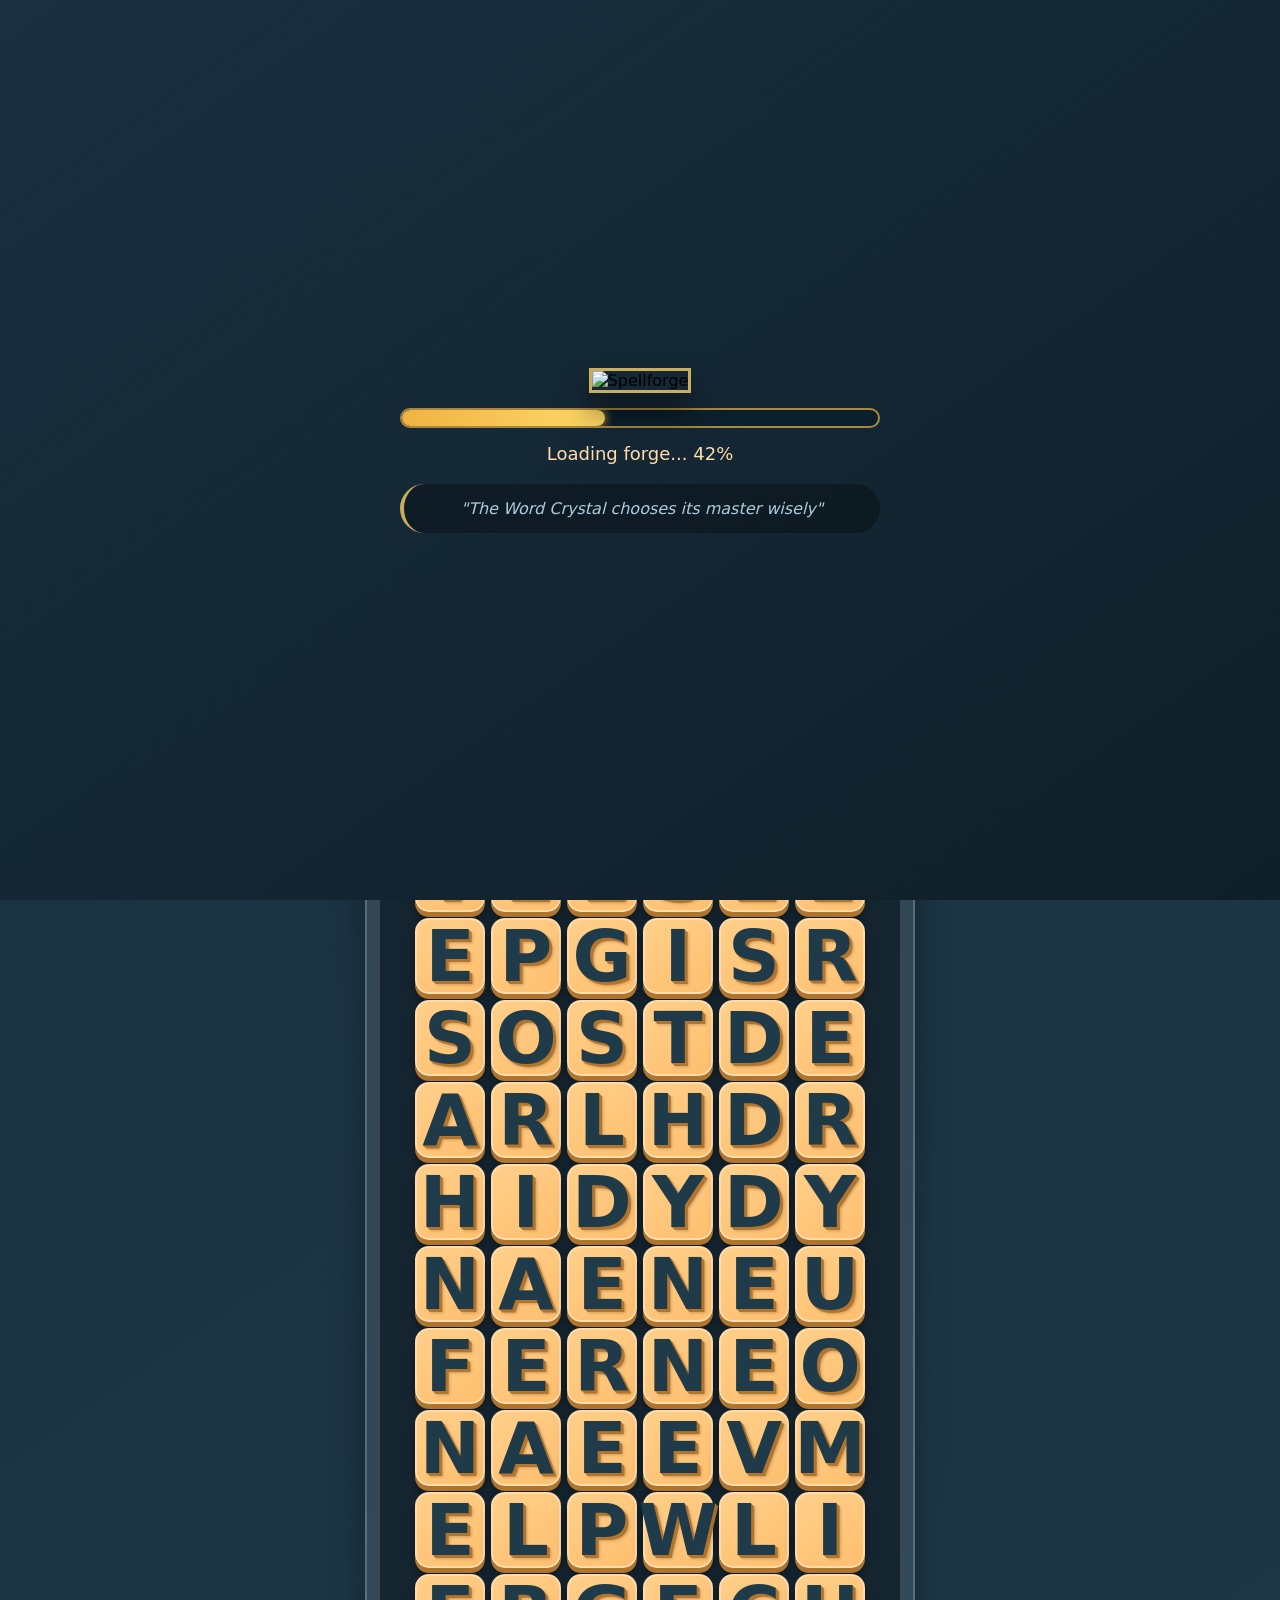
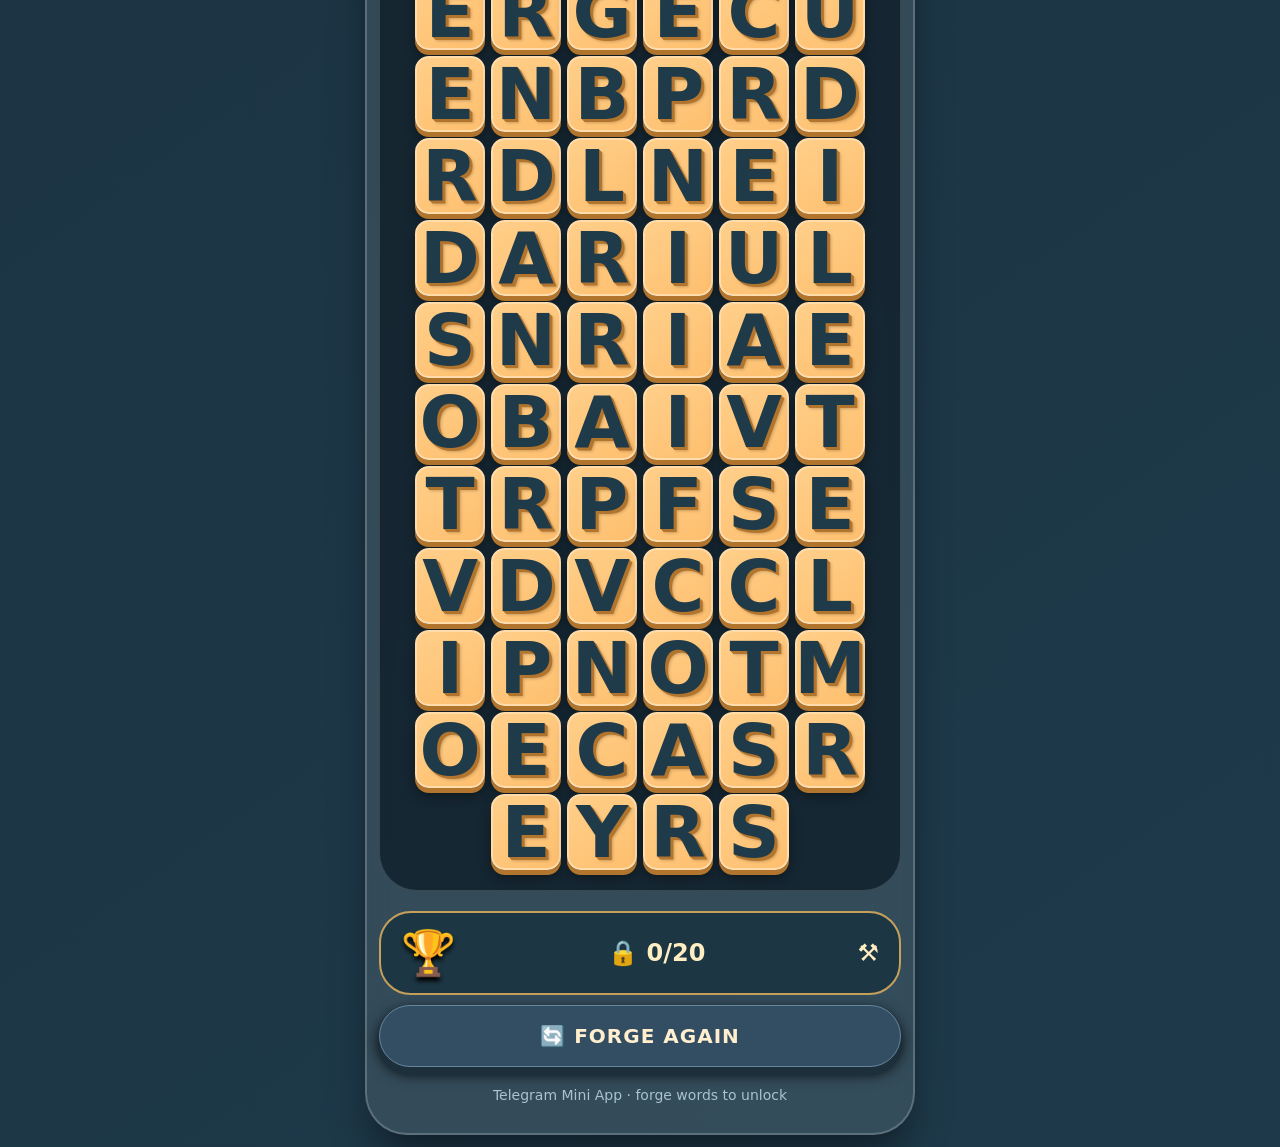
==== commit ae18e9d2: "Update index.html" ====
--- a/index.html
+++ b/index.html
@@ -4,1614 +4,7 @@
     <meta charset="UTF-8">
     <meta name="viewport" content="width=device-width, initial-scale=1.0">
     <title>Spellforge · Telegram Mini App</title>
-    <style>
-        * {
-            margin: 0;
-            padding: 0;
-            box-sizing: border-box;
-            font-family: 'Segoe UI', Roboto, system-ui, -apple-system, sans-serif;
-        }
-
-        body {
-            background: linear-gradient(145deg, #1a2f3f 0%, #1e3a4a 100%);
-            min-height: 100vh;
-            display: flex;
-            justify-content: center;
-            align-items: center;
-            padding: 12px;
-            margin: 0;
-            transition: background-color 0.5s ease;
-        }
-
-        /* Loading Screen */
-        .loading-screen {
-            position: fixed;
-            top: 0;
-            left: 0;
-            width: 100%;
-            height: 100%;
-            background: linear-gradient(145deg, #1a2f3f, #0f1f29);
-            display: flex;
-            justify-content: center;
-            align-items: center;
-            z-index: 2000;
-            transition: opacity 0.5s ease;
-        }
-
-        .loading-screen.fade-out {
-            opacity: 0;
-            pointer-events: none;
-        }
-
-        .loading-content {
-            max-width: 500px;
-            width: 95%;
-            text-align: center;
-            padding: 10px;
-        }
-
-        .loading-image {
-            width: 100%;
-            max-width: none;
-            height: auto;
-            border-radius: 0;
-            margin-bottom: 15px;
-            box-shadow: 0 20px 30px rgba(0,0,0,0.5);
-            border: 3px solid #c9ae5b;
-            animation: glowPulse 2s infinite alternate;
-        }
-
-        .loading-bar-container {
-            width: 100%;
-            height: 20px;
-            background: #0c202b;
-            border-radius: 30px;
-            border: 2px solid #aa873f;
-            overflow: hidden;
-            margin-bottom: 15px;
-        }
-
-        .loading-bar {
-            width: 0%;
-            height: 100%;
-            background: linear-gradient(90deg, #f0b345, #ffd966);
-            border-radius: 30px;
-            transition: width 0.3s ease;
-            box-shadow: 0 0 10px #ffaa33;
-        }
-
-        .loading-text {
-            font-size: 18px;
-            color: #ffdcaa;
-            margin-bottom: 20px;
-            font-weight: 500;
-        }
-
-        .loading-tip {
-            font-size: 16px;
-            color: #acccdd;
-            font-style: italic;
-            padding: 15px;
-            background: rgba(0,0,0,0.3);
-            border-radius: 30px;
-            border-left: 4px solid #c9ae5b;
-        }
-
-        .game-container {
-            max-width: 550px;
-            width: 100%;
-            background: rgba(255, 255, 255, 0.1);
-            backdrop-filter: blur(12px);
-            -webkit-backdrop-filter: blur(12px);
-            border: 2px solid rgba(255, 255, 255, 0.2);
-            border-radius: 42px;
-            padding: 20px 12px 30px;
-            box-shadow: 0 25px 40px -10px rgba(0, 0, 0, 0.5);
-            transition: all 0.2s;
-            position: relative;
-            z-index: 1;
-        }
-
-        /* Forge message overlay */
-        .forge-message-overlay {
-            position: fixed;
-            top: 0;
-            left: 0;
-            width: 100%;
-            height: 100%;
-            display: flex;
-            justify-content: center;
-            align-items: center;
-            z-index: 1500;
-            pointer-events: none;
-            background: transparent;
-        }
-
-        .forge-message-card {
-            background: rgba(0, 0, 0, 0.8);
-            backdrop-filter: blur(8px);
-            border-radius: 60px;
-            padding: 40px;
-            text-align: center;
-            border: 3px solid #c9ae5b;
-            box-shadow: 0 0 50px rgba(0,0,0,0.8);
-            max-width: 400px;
-            width: 90%;
-        }
-
-        .forge-message-icon {
-            font-size: 80px;
-            margin-bottom: 20px;
-            animation: hammerStrike 0.5s ease;
-        }
-
-        @keyframes hammerStrike {
-            0% { transform: scale(1) rotate(0deg); }
-            25% { transform: scale(1.3) rotate(-10deg); }
-            50% { transform: scale(1) rotate(0deg); }
-            75% { transform: scale(1.2) rotate(5deg); }
-            100% { transform: scale(1) rotate(0deg); }
-        }
-
-        .forge-message-text {
-            font-size: 28px;
-            font-weight: 700;
-            color: #ffdfa0;
-            margin-bottom: 20px;
-        }
-
-        .forge-progress-bar {
-            width: 100%;
-            height: 10px;
-            background: #0c202b;
-            border-radius: 30px;
-            border: 2px solid #aa873f;
-            overflow: hidden;
-            margin-top: 20px;
-        }
-
-        .forge-progress-fill {
-            height: 100%;
-            background: linear-gradient(90deg, #f0b345, #ffd966);
-            border-radius: 30px;
-            animation: progressFill 2.5s linear forwards;
-        }
-
-        @keyframes progressFill {
-            from { width: 0%; }
-            to { width: 100%; }
-        }
-
-        /* header with world info and profile icon */
-        .header {
-            display: flex;
-            justify-content: space-between;
-            align-items: center;
-            margin-bottom: 20px;
-            color: white;
-            padding: 0 5px;
-        }
-
-        .world-info {
-            display: flex;
-            align-items: center;
-            gap: 8px;
-            background: rgba(0,0,0,0.3);
-            padding: 8px 16px;
-            border-radius: 60px;
-            border: 1px solid rgba(255,215,140,0.3);
-        }
-
-        .world-icon {
-            font-size: 24px;
-        }
-
-        .world-name {
-            font-weight: 700;
-            font-size: 18px;
-            color: #ffefc0;
-        }
-
-        .tier-badge {
-            font-size: 12px;
-            background: #f5c542;
-            color: #1e2f3a;
-            padding: 4px 8px;
-            border-radius: 30px;
-            font-weight: 600;
-            text-transform: uppercase;
-        }
-
-        .header-right {
-            display: flex;
-            gap: 8px;
-            align-items: center;
-        }
-
-        .progress-badge {
-            background: rgba(255, 215, 140, 0.25);
-            border: 1px solid rgba(255, 235, 150, 0.6);
-            border-radius: 60px;
-            padding: 6px 14px;
-            font-weight: 600;
-            font-size: 16px;
-            color: #ffefc0;
-            backdrop-filter: blur(4px);
-        }
-
-        .profile-icon {
-            background: none;
-            border: none;
-            padding: 0;
-            font-size: 24px;
-            color: #ffefc0;
-            cursor: pointer;
-            line-height: 1;
-            display: flex;
-            align-items: center;
-            justify-content: center;
-            width: 32px;
-            height: 32px;
-            transition: transform 0.1s ease, color 0.1s ease;
-        }
-
-        .profile-icon:hover {
-            transform: scale(1.1);
-            color: #ffffff;
-        }
-
-        /* unit selector section - hidden during gameplay */
-        .unit-section {
-            background: rgba(10, 25, 35, 0.7);
-            border-radius: 38px;
-            padding: 18px 15px;
-            margin-bottom: 22px;
-            border: 1px solid rgba(255, 255, 255, 0.15);
-            box-shadow: inset 0 2px 5px rgba(0,0,0,0.4);
-            transition: opacity 0.3s ease, max-height 0.3s ease;
-            overflow: hidden;
-        }
-
-        .unit-section.hidden {
-            opacity: 0;
-            max-height: 0;
-            padding: 0;
-            margin: 0;
-            pointer-events: none;
-        }
-
-        .unit-header {
-            display: flex;
-            justify-content: space-between;
-            align-items: center;
-            margin-bottom: 15px;
-            padding: 0 8px;
-        }
-
-        .unit-label {
-            color: #b6d8e6;
-            font-size: 15px;
-            font-weight: 500;
-            letter-spacing: 0.5px;
-        }
-
-        .unit-selector {
-            background: #1d3f4f;
-            border: 2px solid #b8944a;
-            border-radius: 40px;
-            padding: 8px 16px;
-            color: #ffdb8e;
-            font-weight: 600;
-            font-size: 16px;
-            cursor: pointer;
-            outline: none;
-        }
-
-        .unit-selector option {
-            background: #1d3f4f;
-            color: white;
-        }
-
-        .unit-grid {
-            display: flex;
-            flex-wrap: wrap;
-            gap: 10px;
-            justify-content: center;
-            max-height: 200px;
-            overflow-y: auto;
-            padding: 5px;
-            scrollbar-width: thin;
-            scrollbar-color: #c9ae5b #1d3f4f;
-        }
-
-        .unit-grid::-webkit-scrollbar {
-            width: 6px;
-        }
-
-        .unit-grid::-webkit-scrollbar-track {
-            background: #1d3f4f;
-            border-radius: 10px;
-        }
-
-        .unit-grid::-webkit-scrollbar-thumb {
-            background: #c9ae5b;
-            border-radius: 10px;
-        }
-
-        .unit-card {
-            background: #2c4556;
-            border-radius: 30px;
-            padding: 12px 15px;
-            min-width: 140px;
-            flex: 1 0 auto;
-            max-width: 160px;
-            border: 2px solid #598baa;
-            box-shadow: 0 4px 0 #0f1f29;
-            cursor: pointer;
-            transition: all 0.1s;
-        }
-
-        .unit-card.active-unit {
-            background: #f5c542;
-            border-color: #ffea9e;
-            box-shadow: 0 0 0 3px #fce49c, 0 4px 0 #a07d2b;
-        }
-
-        .unit-card.completed {
-            background: #3f6a4a;
-            border-color: #a5d6a5;
-            opacity: 0.8;
-        }
-
-        .unit-number {
-            font-size: 14px;
-            color: #acccdd;
-            margin-bottom: 4px;
-        }
-
-        .unit-name {
-            font-weight: 700;
-            font-size: 18px;
-            color: white;
-            margin-bottom: 4px;
-            white-space: nowrap;
-            overflow: hidden;
-            text-overflow: ellipsis;
-        }
-
-        .active-unit .unit-name {
-            color: #1e2f3a;
-        }
-
-        .unit-progress {
-            font-size: 14px;
-            color: #ffdb8e;
-        }
-
-        .unit-progress-bar {
-            width: 100%;
-            height: 6px;
-            background: #0f1f29;
-            border-radius: 10px;
-            margin-top: 8px;
-            overflow: hidden;
-        }
-
-        .unit-progress-fill {
-            height: 100%;
-            background: linear-gradient(90deg, #f0b345, #ffd966);
-            border-radius: 10px;
-            transition: width 0.3s;
-        }
-
-        /* word list area - reduced padding */
-        .word-section {
-            background: rgba(10, 25, 35, 0.7);
-            border-radius: 38px;
-            padding: 18px 10px;
-            margin-bottom: 22px;
-            border: 1px solid rgba(255, 255, 255, 0.15);
-            box-shadow: inset 0 2px 5px rgba(0,0,0,0.4);
-        }
-
-        .section-label {
-            color: #b6d8e6;
-            font-size: 15px;
-            font-weight: 500;
-            letter-spacing: 0.5px;
-            margin-bottom: 12px;
-            padding-left: 8px;
-        }
-
-        .word-grid {
-            display: flex;
-            flex-wrap: wrap;
-            gap: 8px;
-            justify-content: center;
-            max-height: 200px;
-            overflow-y: auto;
-            padding: 5px;
-            scrollbar-width: thin;
-            scrollbar-color: #c9ae5b #1d3f4f;
-        }
-
-        .word-grid::-webkit-scrollbar {
-            width: 6px;
-        }
-
-        .word-grid::-webkit-scrollbar-track {
-            background: #1d3f4f;
-            border-radius: 10px;
-        }
-
-        .word-grid::-webkit-scrollbar-thumb {
-            background: #c9ae5b;
-            border-radius: 10px;
-        }
-
-        .word-chip {
-            background: #2c4556;
-            border-radius: 40px;
-            padding: 10px 18px;
-            font-weight: 600;
-            font-size: 18px;
-            color: #c9e9ff;
-            box-shadow: 0 6px 0 #0f1f29, 0 8px 10px rgba(0,0,0,0.3);
-            transition: all 0.1s ease;
-            border: 1px solid #598baa;
-            user-select: none;
-            cursor: pointer;
-            min-width: 80px;
-            text-align: center;
-            position: relative;
-        }
-
-        .word-chip.completed {
-            background: #3f6a4a;
-            color: #d9ffd9;
-            border-color: #a5d6a5;
-            box-shadow: 0 4px 0 #1b3b24, 0 6px 8px rgba(0,0,0,0.3);
-            opacity: 0.9;
-            cursor: default;
-            pointer-events: none;
-            padding-right: 32px;
-        }
-
-        .word-chip.completed::after {
-            content: "✓";
-            position: absolute;
-            right: 12px;
-            top: 50%;
-            transform: translateY(-50%);
-            font-size: 18px;
-            font-weight: 800;
-            color: #ffffff;
-            text-shadow: 0 2px 0 #1b3b24;
-        }
-
-        .word-chip.active-word {
-            background: #f5c542;
-            color: #1e2f3a;
-            border-color: #ffea9e;
-            box-shadow: 0 0 0 3px #fce49c, 0 6px 0 #a07d2b;
-            transform: scale(1.02);
-            font-weight: 800;
-        }
-
-        /* active word hint */
-        .active-hint {
-            background: #244454;
-            border-radius: 30px;
-            padding: 15px 18px;
-            margin: 18px 0 10px;
-            text-align: center;
-            border-left: 8px solid #f5c542;
-            color: white;
-            display: flex;
-            justify-content: space-between;
-            align-items: center;
-            flex-wrap: wrap;
-        }
-
-        .target-word {
-            font-size: 26px;
-            font-weight: 700;
-            letter-spacing: 6px;
-            color: #ffea9a;
-        }
-
-        .next-letter {
-            background: #f5c542;
-            color: #1f2e3a;
-            padding: 8px 25px;
-            border-radius: 50px;
-            font-weight: 700;
-            font-size: 24px;
-            min-width: 70px;
-            text-align: center;
-            box-shadow: 0 4px 0 #946f2c;
-        }
-
-        /* letter bank - MODIFIED: removed padding for larger tiles, enhanced 3D letters with 50% larger size and 50% less shadow */
-        .letter-section {
-            background: rgba(10, 25, 35, 0.7);
-            border-radius: 38px;
-            padding: 15px 0;
-            margin-bottom: 20px;
-            border: 1px solid rgba(255, 255, 255, 0.15);
-        }
-
-        .letter-grid {
-            display: flex;
-            flex-wrap: wrap;
-            justify-content: center;
-            gap: 6px;
-            padding: 5px 0;
-            width: 100%;
-        }
-
-        .letter-tile {
-            width: calc((100% - 30px) / 5);
-            max-width: 70px;
-            aspect-ratio: 1 / 1;
-            background: linear-gradient(145deg, #ffcf8a, #febf6e);
-            border-radius: 14px;
-            display: flex;
-            align-items: center;
-            justify-content: center;
-            font-weight: 900;
-            /* 50% larger font size */
-            font-size: min(12vw, 72px);
-            color: #1f3b4a;
-            /* Reduced shadow by 50% - fewer layers, softer edges */
-            text-shadow: 
-                1px 1px 0 #b2752e,
-                2px 2px 0 #b2752e,
-                3px 3px 0 #b2752e,
-                4px 4px 3px rgba(0,0,0,0.2);
-            box-shadow: 0 5px 0 #b2752e, 0 8px 12px rgba(0, 0, 0, 0.4);
-            transition: all 0.08s linear;
-            cursor: pointer;
-            border: 2px solid #ffdcaa;
-            text-transform: uppercase;
-            user-select: none;
-            line-height: 1;
-            padding: 0;
-        }
-
-        .letter-tile:active {
-            transform: translateY(5px);
-            /* Active state shadow also reduced */
-            text-shadow: 
-                1px 1px 0 #b2752e,
-                2px 2px 0 #b2752e;
-            box-shadow: 0 2px 0 #b2752e, 0 5px 8px rgba(0,0,0,0.4);
-        }
-
-        .letter-tile.used {
-            background: #3a4d5e;
-            box-shadow: 0 3px 0 #1d2c36, 0 4px 8px rgba(0,0,0,0.3);
-            border-color: #5b7485;
-            color: #a1b9cc;
-            cursor: not-allowed;
-            transform: translateY(2px);
-            pointer-events: none;
-            opacity: 0.5;
-            text-shadow: none;
-        }
-
-        /* reset button */
-        .reset-btn {
-            background: #334e62;
-            border: none;
-            border-radius: 60px;
-            padding: 18px 25px;
-            font-weight: 700;
-            font-size: 20px;
-            color: #ffefcf;
-            box-shadow: 0 8px 0 #1c2f3b, 0 6px 15px black;
-            cursor: pointer;
-            width: 100%;
-            transition: 0.08s;
-            border: 1px solid #63879e;
-            letter-spacing: 1px;
-            display: flex;
-            align-items: center;
-            justify-content: center;
-            gap: 8px;
-        }
-
-        .reset-btn:active {
-            transform: translateY(5px);
-            box-shadow: 0 3px 0 #1c2f3b, 0 6px 10px black;
-        }
-
-        /* popup overlay base */
-        .popup-overlay {
-            position: fixed;
-            top: 0; left: 0; width: 100%; height: 100%;
-            background: rgba(0, 0, 0, 0.8);
-            backdrop-filter: blur(8px);
-            display: flex;
-            justify-content: center;
-            align-items: center;
-            z-index: 1000;
-            transition: all 0.3s;
-            padding: 16px;
-            box-sizing: border-box;
-            overflow-y: auto;
-        }
-
-        /* word card - MODIFIED: dynamic font sizing for word title */
-        .word-card {
-            max-width: 380px;
-            width: 100%;
-            background: linear-gradient(165deg, #fff8e7, #ffffff);
-            border-radius: 58px;
-            padding: 30px 20px;
-            box-shadow: 0 30px 50px #00000080, 0 0 0 6px #fad87c;
-            text-align: center;
-            animation: pop 0.3s cubic-bezier(0.2, 0.9, 0.3, 1.3);
-            border: 3px solid #ffcd7e;
-            margin: auto;
-        }
-
-        @keyframes pop {
-            0% { transform: scale(0.7); opacity: 0; }
-            100% { transform: scale(1); opacity: 1; }
-        }
-
-        .word-emoji {
-            font-size: 110px;
-            line-height: 1.2;
-            margin: 5px 0;
-        }
-
-        .word-title {
-            font-weight: 900;
-            color: #1f4a5c;
-            text-transform: uppercase;
-            letter-spacing: 3px;
-            text-shadow: 3px 5px 0 #ffcd7e;
-            margin: 5px 0;
-            word-break: keep-all;
-            white-space: nowrap;
-            overflow: hidden;
-            text-overflow: clip;
-            font-size: calc(58px - (var(--word-length, 5) * 2px));
-            max-font-size: 58px;
-            min-font-size: 32px;
-        }
-
-        .word-sentence {
-            font-size: 22px;
-            background: #ebcba0;
-            padding: 20px;
-            border-radius: 40px;
-            color: #1f3a47;
-            font-weight: 500;
-            margin: 20px 0;
-            border: 2px dashed #a5723b;
-            word-break: break-word;
-        }
-
-        .collect-btn {
-            background: #f5b342;
-            border: none;
-            border-radius: 50px;
-            padding: 14px;
-            font-weight: 700;
-            font-size: 22px;
-            color: #1f3826;
-            box-shadow: 0 5px 0 #9e691f;
-            cursor: pointer;
-            width: 80%;
-            margin: 0 auto;
-            display: block;
-            border: 2px solid #ffe39b;
-            transition: 0.08s;
-        }
-
-        .collect-btn:active {
-            transform: translateY(3px);
-            box-shadow: 0 2px 0 #9e691f;
-        }
-
-        /* ingot complete popup */
-        .ingot-card {
-            max-width: 420px;
-            width: 100%;
-            background: linear-gradient(165deg, #4a2e1e, #6b4a2e);
-            border-radius: 70px;
-            padding: 40px 25px 45px;
-            box-shadow: 0 30px 50px #000000cc, 0 0 0 8px #ffd966;
-            text-align: center;
-            animation: glowPulse 2s infinite alternate;
-            border: 3px solid #ffb347;
-            margin: auto;
-        }
-
-        @keyframes glowPulse {
-            from { box-shadow: 0 30px 50px #000000cc, 0 0 0 8px #ffd966; }
-            to { box-shadow: 0 30px 60px #000000, 0 0 0 12px #ffaa33; }
-        }
-
-        .ingot-emoji {
-            font-size: 90px;
-            line-height: 1.2;
-            margin: 15px 0;
-            filter: drop-shadow(8px 15px 0 #3f2b16);
-        }
-
-        .ingot-title {
-            font-size: 48px;
-            font-weight: 900;
-            color: #ffecb3;
-            text-transform: uppercase;
-            letter-spacing: 4px;
-            text-shadow: 5px 5px 0 #7a4c1d;
-            margin: 5px 0;
-            line-height: 1.2;
-        }
-
-        .ingot-sub {
-            font-size: 28px;
-            color: #ffe39a;
-            background: #3d2b17;
-            padding: 12px 20px;
-            border-radius: 60px;
-            margin: 20px 0 15px;
-            border: 2px solid #e5a449;
-        }
-
-        .ingot-stats {
-            display: flex;
-            justify-content: space-around;
-            margin: 20px 0;
-        }
-
-        .ingot-stat {
-            text-align: center;
-        }
-
-        .ingot-stat-value {
-            font-size: 32px;
-            font-weight: 800;
-            color: #ffdb8e;
-        }
-
-        .ingot-stat-label {
-            font-size: 14px;
-            color: #acccdd;
-        }
-
-        .ingot-buttons {
-            display: flex;
-            gap: 12px;
-            margin-top: 25px;
-        }
-
-        .ingot-btn {
-            flex: 1;
-            background: #f0b345;
-            border: none;
-            border-radius: 40px;
-            padding: 16px 10px;
-            font-weight: 700;
-            font-size: 20px;
-            color: #1d332b;
-            box-shadow: 0 5px 0 #9e691f;
-            cursor: pointer;
-            border: 2px solid #ffe694;
-            transition: 0.08s;
-        }
-
-        .ingot-btn:active {
-            transform: translateY(4px);
-            box-shadow: 0 1px 0 #9e691f;
-        }
-
-        .ingot-btn.secondary {
-            background: #557a8b;
-            box-shadow: 0 5px 0 #2e4a57;
-            color: white;
-        }
-
-        /* failure popup */
-        .failure-card {
-            max-width: 420px;
-            width: 100%;
-            background: linear-gradient(165deg, #4a1e1e, #6b2e2e);
-            border-radius: 70px;
-            padding: 40px 25px 45px;
-            box-shadow: 0 30px 50px #000000cc, 0 0 0 8px #ff6666;
-            text-align: center;
-            animation: shake 0.3s;
-            border: 3px solid #ff4747;
-            margin: auto;
-        }
-
-        @keyframes shake {
-            0%, 100% { transform: translateX(0); }
-            25% { transform: translateX(-5px); }
-            75% { transform: translateX(5px); }
-        }
-
-        .failure-emoji {
-            font-size: 90px;
-            line-height: 1.2;
-            margin: 15px 0;
-        }
-
-        .failure-title {
-            font-size: 48px;
-            font-weight: 900;
-            color: #ffb3b3;
-            text-transform: uppercase;
-            letter-spacing: 4px;
-            text-shadow: 5px 5px 0 #7a1d1d;
-            margin: 5px 0;
-        }
-
-        .failure-sub {
-            font-size: 24px;
-            color: #ffb3b3;
-            margin: 20px 0;
-        }
-
-        .failure-buttons {
-            display: flex;
-            gap: 12px;
-            margin-top: 25px;
-        }
-
-        .failure-btn {
-            flex: 1;
-            background: #f0b345;
-            border: none;
-            border-radius: 40px;
-            padding: 16px 10px;
-            font-weight: 700;
-            font-size: 20px;
-            color: #1d332b;
-            box-shadow: 0 5px 0 #9e691f;
-            cursor: pointer;
-            border: 2px solid #ffe694;
-            transition: 0.08s;
-        }
-
-        .failure-btn:active {
-            transform: translateY(4px);
-            box-shadow: 0 1px 0 #9e691f;
-        }
-
-        .failure-btn.secondary {
-            background: #557a8b;
-            box-shadow: 0 5px 0 #2e4a57;
-            color: white;
-        }
-
-        /* next ingot preview popup - also used for FORGE AGAIN */
-        .preview-card {
-            max-width: 440px;
-            width: 100%;
-            background: linear-gradient(165deg, #1e3b4a, #16323f);
-            border-radius: 60px;
-            padding: 30px 25px;
-            box-shadow: 0 30px 50px #000000cc, 0 0 0 8px #c9ae5b;
-            text-align: center;
-            border: 3px solid #dbb45c;
-            margin: auto;
-        }
-
-        .preview-title {
-            font-size: 32px;
-            font-weight: 800;
-            color: #ffdfa0;
-            margin-bottom: 15px;
-        }
-
-        .preview-ingot {
-            font-size: 28px;
-            font-weight: 700;
-            color: #ffdb8e;
-            margin-bottom: 20px;
-        }
-
-        .chance-container {
-            background: #0e2938;
-            border-radius: 50px;
-            padding: 30px 20px;
-            margin: 20px 0;
-            border: 2px solid #b8944a;
-        }
-
-        .chance-label {
-            font-size: 18px;
-            color: #acccdd;
-            margin-bottom: 10px;
-        }
-
-        .chance-value {
-            font-size: 72px;
-            font-weight: 900;
-            line-height: 1;
-            margin-bottom: 15px;
-        }
-
-        .chance-high { color: #4ade80; }
-        .chance-medium { color: #fbbf24; }
-        .chance-low { color: #f87171; }
-
-        .chance-bar {
-            width: 100%;
-            height: 20px;
-            background: #0f1f29;
-            border-radius: 30px;
-            overflow: hidden;
-            margin: 15px 0;
-        }
-
-        .chance-bar-fill {
-            height: 100%;
-            background: linear-gradient(90deg, #f0b345, #ffd966);
-            border-radius: 30px;
-            transition: width 0.3s;
-        }
-
-        .grace-info {
-            margin-top: 15px;
-            padding: 10px;
-            background: #1d3f4f;
-            border-radius: 40px;
-            font-size: 16px;
-            color: #ffdcaa;
-        }
-
-        .grace-badge {
-            display: inline-block;
-            background: #f5c542;
-            color: #1e2f3a;
-            padding: 5px 15px;
-            border-radius: 30px;
-            font-weight: 700;
-            margin-top: 10px;
-        }
-
-        .preview-buttons {
-            display: flex;
-            gap: 12px;
-            margin-top: 25px;
-        }
-
-        .preview-btn {
-            flex: 1;
-            background: #f0b345;
-            border: none;
-            border-radius: 40px;
-            padding: 16px 10px;
-            font-weight: 700;
-            font-size: 20px;
-            color: #1d332b;
-            box-shadow: 0 5px 0 #9e691f;
-            cursor: pointer;
-            border: 2px solid #ffe694;
-            transition: 0.08s;
-        }
-
-        .preview-btn:active {
-            transform: translateY(4px);
-            box-shadow: 0 1px 0 #9e691f;
-        }
-
-        .preview-btn.secondary {
-            background: #557a8b;
-            box-shadow: 0 5px 0 #2e4a57;
-            color: white;
-        }
-
-        /* practice mode popup */
-        .practice-card {
-            max-width: 440px;
-            width: 100%;
-            background: linear-gradient(165deg, #1e3b4a, #16323f);
-            border-radius: 60px;
-            padding: 30px 25px;
-            box-shadow: 0 30px 50px #000000cc, 0 0 0 8px #c9ae5b;
-            text-align: center;
-            border: 3px solid #dbb45c;
-            margin: auto;
-            max-height: 80vh;
-            overflow-y: auto;
-        }
-
-        .practice-title {
-            font-size: 32px;
-            font-weight: 800;
-            color: #ffdfa0;
-            margin-bottom: 20px;
-        }
-
-        .practice-list {
-            background: #0c202b;
-            border-radius: 40px;
-            padding: 15px;
-            margin: 15px 0;
-            border: 2px solid #aa873f;
-        }
-
-        .practice-item {
-            display: flex;
-            justify-content: space-between;
-            align-items: center;
-            padding: 12px 15px;
-            margin: 5px 0;
-            background: #1d3f4f;
-            border-radius: 40px;
-            cursor: pointer;
-            transition: all 0.1s;
-        }
-
-        .practice-item:hover {
-            background: #2c5a6e;
-        }
-
-        .practice-item.selected {
-            background: #c9a34b;
-            color: #0a1f29;
-            border: 2px solid gold;
-        }
-
-        .practice-item-left {
-            display: flex;
-            align-items: center;
-            gap: 10px;
-        }
-
-        .practice-icon {
-            font-size: 24px;
-        }
-
-        .practice-name {
-            font-weight: 600;
-            font-size: 18px;
-        }
-
-        .practice-chance {
-            font-weight: 700;
-            padding: 4px 10px;
-            border-radius: 30px;
-            background: rgba(0,0,0,0.3);
-        }
-
-        /* world complete popup */
-        .world-card {
-            max-width: 420px;
-            width: 100%;
-            background: linear-gradient(165deg, #1e3b4a, #16323f);
-            border-radius: 70px;
-            padding: 40px 25px 45px;
-            box-shadow: 0 30px 50px #000000cc, 0 0 0 8px #c9ae5b;
-            text-align: center;
-            animation: glowPulse 2s infinite alternate;
-            border: 3px solid #dbb45c;
-            margin: auto;
-        }
-
-        .world-emoji {
-            font-size: 90px;
-            line-height: 1.2;
-            margin: 15px 0;
-        }
-
-        .world-title {
-            font-size: 48px;
-            font-weight: 900;
-            color: #ffdfa0;
-            text-transform: uppercase;
-            letter-spacing: 4px;
-            text-shadow: 5px 5px 0 #4a2e1e;
-            margin: 5px 0;
-        }
-
-        .world-sub {
-            font-size: 28px;
-            color: #ffdcaa;
-            background: #0e2938;
-            padding: 12px 20px;
-            border-radius: 60px;
-            margin: 20px 0;
-            border: 2px solid #b8944a;
-        }
-
-        /* artifact popup */
-        .artifact-card {
-            max-width: 420px;
-            width: 100%;
-            background: linear-gradient(165deg, #4a2e1e, #6b4a2e);
-            border-radius: 70px;
-            padding: 40px 25px 45px;
-            box-shadow: 0 30px 50px #000000cc, 0 0 0 8px #ffd966;
-            text-align: center;
-            animation: glowPulse 2s infinite alternate;
-            border: 3px solid #ffb347;
-            margin: auto;
-        }
-
-        .artifact-emoji {
-            font-size: 120px;
-            line-height: 1.2;
-            margin: 15px 0;
-            filter: drop-shadow(8px 15px 0 #3f2b16);
-            animation: float 3s ease-in-out infinite;
-        }
-
-        @keyframes float {
-            0% { transform: translateY(0px); }
-            50% { transform: translateY(-15px); }
-            100% { transform: translateY(0px); }
-        }
-
-        .artifact-title {
-            font-size: 58px;
-            font-weight: 900;
-            color: #ffecb3;
-            text-transform: uppercase;
-            letter-spacing: 4px;
-            text-shadow: 5px 5px 0 #7a4c1d;
-            margin: 10px 0;
-            line-height: 1.2;
-        }
-
-        .artifact-sub {
-            font-size: 24px;
-            color: #ffe39a;
-            background: #3d2b17;
-            padding: 15px 20px;
-            border-radius: 60px;
-            margin: 25px 0 15px;
-            border: 2px solid #e5a449;
-        }
-
-        .artifact-tap {
-            font-size: 20px;
-            color: #ffdb9f;
-            margin-top: 30px;
-            opacity: 0.9;
-            animation: pulse 1.5s infinite;
-        }
-
-        @keyframes pulse {
-            0% { opacity: 0.6; }
-            50% { opacity: 1; }
-            100% { opacity: 0.6; }
-        }
-
-        /* leaderboard popup - words-based */
-        .leaderboard-card {
-            max-width: 480px;
-            width: 100%;
-            max-height: 90vh;
-            background: linear-gradient(165deg, #1e3b4a, #16323f);
-            border-radius: 50px;
-            padding: 20px 18px 22px;
-            box-shadow: 0 25px 45px #000000, 0 0 0 6px #c9ae5b;
-            text-align: center;
-            border: 2px solid #dbb45c;
-            animation: pop 0.3s ease-out;
-            margin: auto;
-            display: flex;
-            flex-direction: column;
-        }
-
-        .world-stats-row {
-            display: flex;
-            justify-content: center;
-            gap: 8px;
-            flex-wrap: wrap;
-            background: #0e2938;
-            border-radius: 40px;
-            padding: 12px 10px;
-            margin: 10px 0;
-            border: 2px solid #b8944a;
-            flex-shrink: 0;
-        }
-
-        .world-stat-item {
-            text-align: center;
-            color: white;
-            min-width: 50px;
-        }
-
-        .world-stat-icon {
-            font-size: 22px;
-            font-weight: 800;
-            color: #ffdb8e;
-        }
-
-        .world-stat-value {
-            font-size: 16px;
-            font-weight: 600;
-            color: #ffdb8e;
-        }
-
-        .world-stat-label {
-            font-size: 10px;
-            color: #acccdd;
-            text-transform: uppercase;
-        }
-
-        .score-highlight {
-            background: #f5b342;
-            border-radius: 60px;
-            padding: 12px;
-            margin: 5px 0 10px;
-            border: 3px solid gold;
-            box-shadow: 0 0 20px gold;
-            flex-shrink: 0;
-        }
-
-        .score-title {
-            font-size: 14px;
-            color: #1e3a4a;
-            font-weight: 600;
-            letter-spacing: 1px;
-        }
-
-        .score-number {
-            font-size: 42px;
-            font-weight: 900;
-            color: #1f2e3a;
-            line-height: 1.1;
-            text-shadow: 2px 2px 0 #ffdb8e;
-        }
-
-        .score-rating {
-            font-size: 18px;
-            font-weight: 800;
-            color: #1f2e3a;
-        }
-
-        .leaderboard-title {
-            font-size: 24px;
-            font-weight: 800;
-            color: #ffdfa0;
-            margin: 5px 0 10px;
-            letter-spacing: 1px;
-            flex-shrink: 0;
-        }
-
-        /* Scrollable leaderboard list */
-        .leaderboard-list {
-            background: #0c202b;
-            border-radius: 30px;
-            padding: 12px;
-            margin: 5px 0 10px;
-            border: 2px solid #aa873f;
-            overflow-y: auto;
-            flex-grow: 1;
-            min-height: 200px;
-            max-height: 350px;
-            scrollbar-width: thin;
-            scrollbar-color: #c9ae5b #1d3f4f;
-        }
-
-        .leaderboard-list::-webkit-scrollbar {
-            width: 6px;
-        }
-
-        .leaderboard-list::-webkit-scrollbar-track {
-            background: #1d3f4f;
-            border-radius: 10px;
-        }
-
-        .leaderboard-list::-webkit-scrollbar-thumb {
-            background: #c9ae5b;
-            border-radius: 10px;
-        }
-
-        .leaderboard-row {
-            display: flex;
-            justify-content: space-between;
-            align-items: center;
-            padding: 8px 15px;
-            margin: 4px 0;
-            background: #1d3f4f;
-            border-radius: 40px;
-            font-size: 16px;
-            font-weight: 600;
-            color: white;
-            transition: all 0.1s;
-            cursor: pointer;
-        }
-
-        .leaderboard-row.you {
-            background: #c9a34b;
-            color: #0a1f29;
-            font-weight: 800;
-            border: 2px solid gold;
-            box-shadow: 0 0 15px gold;
-            transform: scale(1.02);
-        }
-
-        .leaderboard-row.you:hover {
-            filter: brightness(1.1);
-        }
-
-        .rank {
-            min-width: 35px;
-            font-size: 15px;
-        }
-
-        .player-name {
-            flex: 1;
-            text-align: left;
-            padding-left: 8px;
-            font-size: 15px;
-            white-space: nowrap;
-            overflow: hidden;
-            text-overflow: ellipsis;
-            max-width: 130px;
-        }
-
-        .score {
-            font-weight: 700;
-            color: #ffd966;
-            font-size: 15px;
-            min-width: 45px;
-            text-align: right;
-        }
-
-        .you .score {
-            color: #2d1905;
-        }
-
-        .crown {
-            font-size: 18px;
-            margin-left: 4px;
-            min-width: 22px;
-            text-align: right;
-        }
-
-        .leaderboard-footer {
-            font-size: 16px;
-            color: #ffdcaa;
-            margin: 10px 0 8px;
-            font-weight: 500;
-            flex-shrink: 0;
-        }
-
-        .button-group {
-            display: flex;
-            gap: 12px;
-            margin-top: 12px;
-            flex-shrink: 0;
-        }
-
-        .action-btn {
-            flex: 1;
-            background: #f0b345;
-            border: none;
-            border-radius: 40px;
-            padding: 14px 10px;
-            font-weight: 700;
-            font-size: 20px;
-            color: #1d332b;
-            box-shadow: 0 5px 0 #9e691f;
-            cursor: pointer;
-            border: 2px solid #ffe694;
-            transition: 0.08s;
-        }
-
-        .action-btn:active {
-            transform: translateY(4px);
-            box-shadow: 0 1px 0 #9e691f;
-        }
-
-        .action-btn.secondary {
-            background: #557a8b;
-            box-shadow: 0 5px 0 #2e4a57;
-            color: white;
-        }
-
-        .action-btn.cancel {
-            background: #557a8b;
-            box-shadow: 0 5px 0 #2e4a57;
-        }
-
-        /* Profile popup */
-        .profile-card {
-            max-width: 480px;
-            width: 100%;
-            max-height: 90vh;
-            background: linear-gradient(165deg, #1e3b4a, #16323f);
-            border-radius: 50px;
-            padding: 30px 25px;
-            box-shadow: 0 25px 45px #000000, 0 0 0 6px #c9ae5b;
-            text-align: center;
-            border: 2px solid #dbb45c;
-            animation: pop 0.3s ease-out;
-            margin: auto;
-            position: relative;
-            overflow-y: auto;
-        }
-
-        .profile-close {
-            position: absolute;
-            top: 15px;
-            right: 20px;
-            background: none;
-            border: none;
-            font-size: 28px;
-            color: #ffdcaa;
-            cursor: pointer;
-            padding: 5px 10px;
-            border-radius: 50%;
-            transition: all 0.1s;
-            z-index: 10;
-        }
-
-        .profile-close:hover {
-            background: rgba(255, 255, 255, 0.1);
-            color: #ffffff;
-        }
-
-        .profile-title {
-            font-size: 28px;
-            font-weight: 800;
-            color: #ffdfa0;
-            margin-bottom: 20px;
-            letter-spacing: 1px;
-        }
-
-        .profile-avatar {
-            font-size: 80px;
-            margin: 10px 0;
-            background: #0e2938;
-            width: 120px;
-            height: 120px;
-            border-radius: 60px;
-            display: flex;
-            align-items: center;
-            justify-content: center;
-            margin: 0 auto 20px;
-            border: 3px solid #c9ae5b;
-        }
-
-        .profile-field {
-            text-align: left;
-            margin-bottom: 20px;
-        }
-
-        .profile-label {
-            font-size: 14px;
-            color: #acccdd;
-            margin-bottom: 5px;
-            font-weight: 500;
-        }
-
-        .profile-input {
-            width: 100%;
-            background: #0e2938;
-            border: 2px solid #b8944a;
-            border-radius: 40px;
-            padding: 12px 20px;
-            font-size: 18px;
-            color: #ffdb8e;
-            font-weight: 600;
-            outline: none;
-        }
-
-        .profile-input:focus {
-            border-color: #f5c542;
-        }
-
-        .profile-input.error {
-            border-color: #f87171;
-        }
-
-        .profile-id {
-            background: #0e2938;
-            border-radius: 40px;
-            padding: 12px 20px;
-            font-size: 16px;
-            color: #acccdd;
-            font-family: monospace;
-            border: 2px solid #b8944a;
-        }
-
-        .profile-stats-grid {
-            background: #0e2938;
-            border-radius: 40px;
-            padding: 20px;
-            margin: 20px 0;
-            border: 2px solid #b8944a;
-        }
-
-        .profile-stat-row {
-            display: flex;
-            justify-content: space-between;
-            padding: 8px 0;
-            border-bottom: 1px solid #1d3f4f;
-        }
-
-        .profile-stat-row:last-child {
-            border-bottom: none;
-        }
-
-        .profile-stat-label {
-            color: #ffdcaa;
-            font-weight: 500;
-        }
-
-        .profile-stat-value {
-            color: #ffdb8e;
-            font-weight: 700;
-        }
-
-        .error-message {
-            color: #f87171;
-            font-size: 14px;
-            margin-top: 5px;
-            padding-left: 15px;
-        }
-
-        .hidden {
-            display: none !important;
-        }
-
-        /* artifact area */
-        .artifact-box {
-            background: #1d3643;
-            border-radius: 32px;
-            margin: 15px 0 10px;
-            padding: 14px 20px;
-            color: #ffeec2;
-            display: flex;
-            align-items: center;
-            justify-content: space-between;
-            font-size: 24px;
-            font-weight: 700;
-            border: 2px solid #c5a15b;
-        }
-
-        .artifact-icon {
-            font-size: 44px;
-            filter: drop-shadow(0 4px 2px black);
-        }
-
-        .telegram-footer {
-            font-size: 14px;
-            text-align: center;
-            color: #aac3d0;
-            margin-top: 20px;
-        }
-
-        @media (max-height: 700px) {
-            .leaderboard-card {
-                padding: 15px 15px 18px;
-            }
-            .world-stats-row {
-                padding: 8px 5px;
-                margin: 5px 0 10px;
-            }
-            .score-number {
-                font-size: 36px;
-            }
-            .word-grid {
-                max-height: 150px;
-            }
-            .unit-grid {
-                max-height: 150px;
-            }
-        }
-
-        @media (max-width: 350px) {
-            .letter-tile {
-                font-size: min(12vw, 64px);
-            }
-        }
-    </style>
+    <link rel="stylesheet" href="styles.css">
 </head>
 <body>
     <!-- Loading Screen -->
@@ -1679,7 +72,7 @@
             <span class="next-letter" id="nextLetterDisplay">?</span>
         </div>
 
-        <!-- letter grid - MODIFIED: 5 tiles per row, no padding, 50% larger letters, 50% less shadow -->
+        <!-- letter grid -->
         <div class="letter-section">
             <div class="section-label">🔤 LETTER FORGE · tap in order</div>
             <div class="letter-grid" id="letterGridContainer"></div>
@@ -1700,2642 +93,6 @@
     <!-- popup overlay -->
     <div id="popupOverlay" class="popup-overlay hidden"></div>
 
-    <script>
-        (function() {
-            // ---------- TELEGRAM INTEGRATION ----------
-            let tg = window.Telegram?.WebApp;
-            if (tg) {
-                tg.expand();
-                tg.enableClosingConfirmation?.();
-                tg.setHeaderColor?.('#1a2f3f');
-            }
-
-            // ---------- LOADING SCREEN ----------
-            const loadingTips = [
-                '"Every word forged strengthens the crystal"',
-                '"The forge remembers every letter"',
-                '"Speed and accuracy forge the strongest words"',
-                '"Ancient runes glow brighter with each completion"',
-                '"The Word Crystal chooses its master wisely"',
-                '"Patience tempers the strongest steel"',
-                '"Even legends started as apprentices"',
-                '"The guild watches your progress"',
-                '"Each ingot tells a story"',
-                '"Forgemasters never rush the craft"'
-            ];
-
-            document.getElementById('loadingTip').innerText = 
-                loadingTips[Math.floor(Math.random() * loadingTips.length)];
-
-            let loadingComplete = false;
-            let minimumTimePassed = false;
-
-            function simulateLoading() {
-                const loadingScreen = document.getElementById('loadingScreen');
-                const loadingBar = document.getElementById('loadingBar');
-                const loadingText = document.getElementById('loadingText');
-                const loadingTip = document.getElementById('loadingTip');
-                
-                let progress = 0;
-                const interval = setInterval(() => {
-                    progress += Math.random() * 8 + 3;
-                    
-                    if (progress >= 100) {
-                        progress = 100;
-                        loadingBar.style.width = progress + '%';
-                        loadingText.innerText = 'Forge ready!';
-                        
-                        loadingComplete = true;
-                        if (minimumTimePassed) {
-                            setTimeout(() => {
-                                loadingScreen.classList.add('fade-out');
-                                setTimeout(() => {
-                                    loadingScreen.style.display = 'none';
-                                }, 500);
-                            }, 300);
-                        }
-                        clearInterval(interval);
-                    } else {
-                        loadingBar.style.width = progress + '%';
-                        loadingText.innerText = `Loading forge... ${Math.floor(progress)}%`;
-                        
-                        if (Math.random() > 0.7) {
-                            const randomTip = loadingTips[Math.floor(Math.random() * loadingTips.length)];
-                            loadingTip.innerText = randomTip;
-                        }
-                    }
-                }, 200);
-            }
-
-            setTimeout(() => {
-                minimumTimePassed = true;
-                if (loadingComplete) {
-                    document.getElementById('loadingScreen').classList.add('fade-out');
-                    setTimeout(() => {
-                        document.getElementById('loadingScreen').style.display = 'none';
-                    }, 500);
-                }
-            }, 4000);
-
-            window.addEventListener('load', simulateLoading);
-
-            // ---------- FORGE MESSAGE FUNCTIONS ----------
-            const forgeMessageOverlay = document.getElementById('forgeMessageOverlay');
-            const forgeMessageIcon = document.getElementById('forgeMessageIcon');
-            const forgeMessageText = document.getElementById('forgeMessageText');
-            const forgeProgressFill = document.getElementById('forgeProgressFill');
-
-            function showForgeMessage(text, icon = '⚒️', duration = 4000) {
-                forgeMessageIcon.innerText = icon;
-                forgeMessageText.innerText = text;
-                forgeMessageOverlay.style.display = 'flex';
-                
-                forgeProgressFill.style.animation = 'none';
-                forgeProgressFill.offsetHeight;
-                forgeProgressFill.style.animation = 'progressFill ' + (duration/1000) + 's linear forwards';
-            }
-
-            function updateForgeMessage(text, icon = '⚒️') {
-                forgeMessageIcon.innerText = icon;
-                forgeMessageText.innerText = text;
-            }
-
-            function hideForgeMessage() {
-                forgeMessageOverlay.style.display = 'none';
-            }
-
-            // ---------- MASTER WORD BANK · 3,600 WORDS ----------
-            const MASTER_WORDS = {
-                // WORLD 1: GRAND FORGE (600 words)
-                world1: {
-                    name: "Grand Forge",
-                    icon: "⚒️",
-                    unitType: "Ingot",
-                    units: {
-                        1: { // Ingot 01: First Spark
-                            name: "First Spark",
-                            words: [
-                                { word: "alien", emoji: "👽", sentence: "The friendly alien played guitar with astronauts." },
-                                { word: "among", emoji: "🕵️", sentence: "A red mushroom stood among the green ferns." },
-                                { word: "chart", emoji: "📊", sentence: "We made a chart of everyone's favorite pizza." },
-                                { word: "cloud", emoji: "☁️", sentence: "That cloud looks exactly like a dragon." },
-                                { word: "comprehend", emoji: "🧠", sentence: "It's hard to comprehend how big the universe is." },
-                                { word: "describe", emoji: "🗣️", sentence: "Can you describe your perfect day?" },
-                                { word: "ever", emoji: "🌟", sentence: "This is the most beautiful sunset ever." },
-                                { word: "fail", emoji: "😤", sentence: "It's okay to fail when you're learning something new." },
-                                { word: "friendly", emoji: "🐕", sentence: "The friendly dog wagged its tail at everyone." },
-                                { word: "grade", emoji: "📝", sentence: "She got an A+ on her spelling grade." },
-                                { word: "instead", emoji: "🔄", sentence: "Let's play outside instead of watching TV." },
-                                { word: "library", emoji: "📚", sentence: "The library has a story hour every Tuesday." },
-                                { word: "planet", emoji: "🪐", sentence: "Which planet has the most beautiful rings?" },
-                                { word: "report", emoji: "📰", sentence: "I need to write a report about frogs." },
-                                { word: "several", emoji: "🧮", sentence: "I've read several books by that author." },
-                                { word: "solve", emoji: "🧩", sentence: "Together we can solve any puzzle." },
-                                { word: "suddenly", emoji: "⚡", sentence: "Suddenly, the room filled with colorful light." },
-                                { word: "suppose", emoji: "🤔", sentence: "I suppose we could share the last cookie." },
-                                { word: "universe", emoji: "🌌", sentence: "How many stars are in the universe?" },
-                                { word: "view", emoji: "🏞️", sentence: "The view from the mountain was incredible." }
-                            ]
-                        },
-                        2: { // Ingot 02: Kindling
-                            name: "Kindling",
-                            words: [
-                                { word: "afraid", emoji: "😨", sentence: "The mouse was afraid of the cat." },
-                                { word: "agree", emoji: "🤝", sentence: "We all agree that pizza is delicious." },
-                                { word: "angry", emoji: "😠", sentence: "He was angry when his ice cream fell." },
-                                { word: "arrive", emoji: "🚪", sentence: "We will arrive at the party soon." },
-                                { word: "attack", emoji: "⚔️", sentence: "The knight prepared to attack." },
-                                { word: "bottom", emoji: "⬇️", sentence: "The treasure was at the bottom of the sea." },
-                                { word: "clever", emoji: "🦊", sentence: "The clever fox solved the puzzle." },
-                                { word: "cruel", emoji: "👿", sentence: "The cruel witch cast a spell." },
-                                { word: "finally", emoji: "🎉", sentence: "Finally, summer vacation arrived!" },
-                                { word: "hide", emoji: "🙈", sentence: "Let's hide behind the big tree." },
-                                { word: "hunt", emoji: "🏹", sentence: "They hunt for hidden treasure." },
-                                { word: "lot", emoji: "📦", sentence: "I have a lot of homework today." },
-                                { word: "middle", emoji: "🎯", sentence: "She sat in the middle of the row." },
-                                { word: "moment", emoji: "⏰", sentence: "Wait a moment, I'm almost ready." },
-                                { word: "pleased", emoji: "😊", sentence: "Mother was pleased with the gift." },
-                                { word: "promise", emoji: "🤞", sentence: "I promise to share my cookies." },
-                                { word: "reply", emoji: "💬", sentence: "Please reply to my message." },
-                                { word: "safe", emoji: "🛡️", sentence: "We are safe inside the castle." },
-                                { word: "trick", emoji: "🎩", sentence: "The magician performed a clever trick." },
-                                { word: "well", emoji: "💧", sentence: "The water from the well is cold." }
-                            ]
-                        },
-                        3: { // Ingot 03: Ember
-                            name: "Ember",
-                            words: [
-                                { word: "adventure", emoji: "🗺️", sentence: "The adventure through the forest was exciting." },
-                                { word: "approach", emoji: "🚶", sentence: "We watched the lion approach slowly." },
-                                { word: "carefully", emoji: "👣", sentence: "She carefully placed the eggs in the basket." },
-                                { word: "chemical", emoji: "🧪", sentence: "The chemical turned blue when mixed." },
-                                { word: "create", emoji: "🎨", sentence: "Let's create a beautiful painting." },
-                                { word: "evil", emoji: "😈", sentence: "The evil villain laughed loudly." },
-                                { word: "experiment", emoji: "🔬", sentence: "Our science experiment bubbled and fizzed." },
-                                { word: "kill", emoji: "💀", sentence: "The knight did not want to kill the dragon." },
-                                { word: "laboratory", emoji: "🥼", sentence: "The laboratory was full of strange equipment." },
-                                { word: "laugh", emoji: "😂", sentence: "The joke made everyone laugh." },
-                                { word: "loud", emoji: "🔊", sentence: "The thunder was so loud it shook the house." },
-                                { word: "nervous", emoji: "😰", sentence: "She felt nervous before her speech." },
-                                { word: "noise", emoji: "📢", sentence: "The noise from the construction was distracting." },
-                                { word: "project", emoji: "📋", sentence: "Our school project is about volcanoes." },
-                                { word: "scare", emoji: "👻", sentence: "The loud noise might scare the cat." },
-                                { word: "secret", emoji: "🤫", sentence: "They shared a secret whispered in the dark." },
-                                { word: "shout", emoji: "📣", sentence: "Don't shout in the library." },
-                                { word: "smell", emoji: "👃", sentence: "I can smell fresh bread baking." },
-                                { word: "terrible", emoji: "💔", sentence: "The news was terrible and made us sad." },
-                                { word: "worse", emoji: "⬇️", sentence: "The storm got worse as the night went on." }
-                            ]
-                        },
-                        4: { // Ingot 04: Bellows
-                            name: "Bellows",
-                            words: [
-                                { word: "appropriate", emoji: "✅", sentence: "Wear appropriate clothes for cold weather." },
-                                { word: "avoid", emoji: "🚫", sentence: "Try to avoid walking in puddles." },
-                                { word: "behave", emoji: "🐕", sentence: "The dog learned to behave at the park." },
-                                { word: "calm", emoji: "😌", sentence: "Take deep breaths to stay calm." },
-                                { word: "concern", emoji: "🤔", sentence: "My concern is that we might be late." },
-                                { word: "content", emoji: "😊", sentence: "The cat was content in the sunny spot." },
-                                { word: "expect", emoji: "🔮", sentence: "I expect you to finish your homework." },
-                                { word: "frequently", emoji: "⏱️", sentence: "We frequently visit grandma on Sundays." },
-                                { word: "habit", emoji: "🔄", sentence: "Brushing teeth is a good habit." },
-                                { word: "instruct", emoji: "📝", sentence: "The coach will instruct us on the rules." },
-                                { word: "issue", emoji: "⚠️", sentence: "There was an issue with the computer." },
-                                { word: "none", emoji: "0️⃣", sentence: "None of the cookies were left." },
-                                { word: "patient", emoji: "🧘", sentence: "Be patient, your turn will come." },
-                                { word: "positive", emoji: "➕", sentence: "Stay positive even when things are hard." },
-                                { word: "punish", emoji: "⛔", sentence: "Parents should not punish too harshly." },
-                                { word: "represent", emoji: "🏛️", sentence: "The flag represents our country." },
-                                { word: "shake", emoji: "👋", sentence: "Shake hands when you meet someone new." },
-                                { word: "spread", emoji: "🦋", sentence: "Butterflies spread their wings to fly." },
-                                { word: "stroll", emoji: "🚶", sentence: "Let's stroll through the park together." },
-                                { word: "village", emoji: "🏘️", sentence: "The village had one small store." }
-                            ]
-                        },
-                        5: { // Ingot 05: Tongs
-                            name: "Tongs",
-                            words: [
-                                { word: "aware", emoji: "👀", sentence: "Be aware of the slippery floor." },
-                                { word: "badly", emoji: "💔", sentence: "The car was badly damaged in the accident." },
-                                { word: "belong", emoji: "🏠", sentence: "This book belongs on the top shelf." },
-                                { word: "continue", emoji: "⏩", sentence: "Please continue with your story." },
-                                { word: "error", emoji: "⚠️", sentence: "There was an error in the calculation." },
-                                { word: "experience", emoji: "🧠", sentence: "Traveling gives you new experiences." },
-                                { word: "field", emoji: "🌾", sentence: "The cows grazed in the green field." },
-                                { word: "hurt", emoji: "🤕", sentence: "My knee hurts from falling." },
-                                { word: "judgment", emoji: "⚖️", sentence: "Use good judgment when crossing the street." },
-                                { word: "likely", emoji: "📊", sentence: "It will likely rain tomorrow." },
-                                { word: "normal", emoji: "✅", sentence: "It's normal to feel nervous." },
-                                { word: "rare", emoji: "🦄", sentence: "Seeing a rainbow at night is rare." },
-                                { word: "relax", emoji: "😌", sentence: "I like to relax in a warm bath." },
-                                { word: "request", emoji: "🙏", sentence: "She made a request for more information." },
-                                { word: "reside", emoji: "🏡", sentence: "They reside in a small cottage." },
-                                { word: "result", emoji: "📋", sentence: "The result of the test was positive." },
-                                { word: "roll", emoji: "🥖", sentence: "Watch the ball roll down the hill." },
-                                { word: "since", emoji: "⏰", sentence: "I've been waiting since morning." },
-                                { word: "visible", emoji: "👁️", sentence: "The stars are visible tonight." },
-                                { word: "wild", emoji: "🐺", sentence: "Wild animals live in the forest." }
-                            ]
-                        },
-                        6: { // Ingot 06: Hammer
-                            name: "Hammer",
-                            words: [
-                                { word: "advantage", emoji: "🎯", sentence: "Being tall is an advantage in basketball." },
-                                { word: "cause", emoji: "🔍", sentence: "What caused the accident?" },
-                                { word: "choice", emoji: "🤔", sentence: "You have a choice between two options." },
-                                { word: "community", emoji: "🏘️", sentence: "Our community helps each other." },
-                                { word: "dead", emoji: "💀", sentence: "The batteries are dead." },
-                                { word: "distance", emoji: "📏", sentence: "Measure the distance between the two trees." },
-                                { word: "escape", emoji: "🏃", sentence: "The prisoner tried to escape." },
-                                { word: "face", emoji: "😊", sentence: "She has a friendly face." },
-                                { word: "follow", emoji: "👣", sentence: "Follow me, I know the way." },
-                                { word: "fright", emoji: "😱", sentence: "The loud noise gave me a fright." },
-                                { word: "ghost", emoji: "👻", sentence: "Do you believe in ghosts?" },
-                                { word: "individual", emoji: "🧑", sentence: "Each individual has unique talents." },
-                                { word: "pet", emoji: "🐶", sentence: "My pet dog loves to play." },
-                                { word: "reach", emoji: "🤚", sentence: "Can you reach the top shelf?" },
-                                { word: "return", emoji: "↩️", sentence: "Please return your library books on time." },
-                                { word: "survive", emoji: "🛡️", sentence: "We need water to survive." },
-                                { word: "upset", emoji: "😟", sentence: "She was upset about losing her toy." },
-                                { word: "voice", emoji: "🗣️", sentence: "He has a loud, deep voice." },
-                                { word: "weather", emoji: "☀️", sentence: "The weather today is sunny and warm." },
-                                { word: "wise", emoji: "🦉", sentence: "My grandmother is very wise." }
-                            ]
-                        },
-                        7: { // Ingot 07: Anvil
-                            name: "Anvil",
-                            words: [
-                                { word: "allow", emoji: "✅", sentence: "Parents allow their children to play outside." },
-                                { word: "announce", emoji: "📢", sentence: "They will announce the winner tomorrow." },
-                                { word: "beside", emoji: "👈", sentence: "Come sit beside me." },
-                                { word: "challenge", emoji: "🏆", sentence: "Climbing the mountain was a big challenge." },
-                                { word: "claim", emoji: "📝", sentence: "She claimed the prize as her own." },
-                                { word: "condition", emoji: "🏥", sentence: "The car is in excellent condition." },
-                                { word: "contribute", emoji: "🤝", sentence: "Everyone should contribute to the project." },
-                                { word: "difference", emoji: "🔄", sentence: "What's the difference between these two?" },
-                                { word: "divide", emoji: "➗", sentence: "Divide the pizza into equal slices." },
-                                { word: "expert", emoji: "🎓", sentence: "She is an expert in ancient history." },
-                                { word: "famous", emoji: "⭐", sentence: "The famous actor waved to fans." },
-                                { word: "force", emoji: "💪", sentence: "The wind forced the door open." },
-                                { word: "harm", emoji: "⚠️", sentence: "Too much sun can harm your skin." },
-                                { word: "lay", emoji: "😴", sentence: "Lay the blanket on the grass." },
-                                { word: "peace", emoji: "🕊️", sentence: "Everyone wants world peace." },
-                                { word: "prince", emoji: "👑", sentence: "The prince lived in a castle." },
-                                { word: "protect", emoji: "🛡️", sentence: "Sunscreen protects your skin." },
-                                { word: "sense", emoji: "🧠", sentence: "It makes sense to study for the test." },
-                                { word: "sudden", emoji: "⚡", sentence: "There was a sudden change in weather." },
-                                { word: "therefore", emoji: "➡️", sentence: "I think, therefore I am." }
-                            ]
-                        },
-                        8: { // Ingot 08: Quench
-                            name: "Quench",
-                            words: [
-                                { word: "accept", emoji: "👍", sentence: "Please accept this gift." },
-                                { word: "arrange", emoji: "📅", sentence: "Let's arrange a meeting for Monday." },
-                                { word: "attend", emoji: "📋", sentence: "Will you attend the party?" },
-                                { word: "balance", emoji: "⚖️", sentence: "Try to balance on one foot." },
-                                { word: "contrast", emoji: "🌓", sentence: "The contrast between light and dark." },
-                                { word: "encourage", emoji: "🎉", sentence: "Parents encourage their children to try new things." },
-                                { word: "familiar", emoji: "👋", sentence: "Your face looks familiar." },
-                                { word: "grab", emoji: "✊", sentence: "Grab my hand before you fall." },
-                                { word: "hang", emoji: "🖼️", sentence: "Hang your coat on the hook." },
-                                { word: "huge", emoji: "🐳", sentence: "The whale was huge." },
-                                { word: "necessary", emoji: "❗", sentence: "Water is necessary for life." },
-                                { word: "pattern", emoji: "🔷", sentence: "The pattern on the wallpaper is pretty." },
-                                { word: "propose", emoji: "💍", sentence: "He plans to propose marriage." },
-                                { word: "purpose", emoji: "🎯", sentence: "What is the purpose of this tool?" },
-                                { word: "release", emoji: "🕊️", sentence: "Release the bird from its cage." },
-                                { word: "require", emoji: "📝", sentence: "All students require a pencil." },
-                                { word: "single", emoji: "1️⃣", sentence: "She found a single coin on the ground." },
-                                { word: "success", emoji: "🏆", sentence: "Hard work leads to success." },
-                                { word: "tear", emoji: "😢", sentence: "A tear rolled down her cheek." },
-                                { word: "theory", emoji: "📚", sentence: "Einstein's theory of relativity." }
-                            ]
-                        },
-                        9: { // Ingot 09: Temper
-                            name: "Temper",
-                            words: [
-                                { word: "against", emoji: "🚫", sentence: "Lean the ladder against the wall." },
-                                { word: "beach", emoji: "🏖️", sentence: "Let's build a sandcastle at the beach." },
-                                { word: "damage", emoji: "💥", sentence: "The storm caused damage to the roof." },
-                                { word: "discover", emoji: "🔍", sentence: "Explorers discover new lands." },
-                                { word: "emotion", emoji: "😊", sentence: "Happiness is a positive emotion." },
-                                { word: "fix", emoji: "🔧", sentence: "Can you fix my broken toy?" },
-                                { word: "frank", emoji: "💬", sentence: "Be frank and tell me the truth." },
-                                { word: "identify", emoji: "🔎", sentence: "Can you identify this bird?" },
-                                { word: "island", emoji: "🏝️", sentence: "They live on a remote island." },
-                                { word: "ocean", emoji: "🌊", sentence: "The ocean is vast and deep." },
-                                { word: "perhaps", emoji: "🤔", sentence: "Perhaps we'll go to the park tomorrow." },
-                                { word: "pleasant", emoji: "😊", sentence: "We had a pleasant conversation." },
-                                { word: "prevent", emoji: "🛑", sentence: "Washing hands prevents illness." },
-                                { word: "rock", emoji: "🪨", sentence: "He skipped a rock across the water." },
-                                { word: "save", emoji: "💰", sentence: "Save your money for something special." },
-                                { word: "step", emoji: "👣", sentence: "Watch your step on the stairs." },
-                                { word: "still", emoji: "🤫", sentence: "Sit still during the movie." },
-                                { word: "taste", emoji: "👅", sentence: "The soup has a salty taste." },
-                                { word: "throw", emoji: "⚾", sentence: "Throw the ball to me." },
-                                { word: "wave", emoji: "🌊", sentence: "Watch the wave crash on the shore." }
-                            ]
-                        },
-                        10: { // Ingot 10: Forgefire
-                            name: "Forgefire",
-                            words: [
-                                { word: "benefit", emoji: "💪", sentence: "Exercise has many health benefits." },
-                                { word: "certain", emoji: "✅", sentence: "I am certain I locked the door." },
-                                { word: "chance", emoji: "🎲", sentence: "Take a chance and try something new." },
-                                { word: "effect", emoji: "✨", sentence: "The medicine had an immediate effect." },
-                                { word: "essential", emoji: "❗", sentence: "Food is essential for life." },
-                                { word: "far", emoji: "📏", sentence: "How far is the store from here?" },
-                                { word: "focus", emoji: "🎯", sentence: "Focus on your homework." },
-                                { word: "function", emoji: "⚙️", sentence: "The function of a heart is to pump blood." },
-                                { word: "grass", emoji: "🌱", sentence: "The grass is soft under your feet." },
-                                { word: "guard", emoji: "🛡️", sentence: "The guard protects the castle." },
-                                { word: "image", emoji: "🖼️", sentence: "The image in the mirror is clear." },
-                                { word: "immediate", emoji: "⏱️", sentence: "Call for immediate help." },
-                                { word: "primary", emoji: "🥇", sentence: "His primary goal is to graduate." },
-                                { word: "proud", emoji: "😊", sentence: "She was proud of her artwork." },
-                                { word: "remain", emoji: "⏳", sentence: "Please remain in your seats." },
-                                { word: "rest", emoji: "😴", sentence: "You need to rest after working hard." },
-                                { word: "separate", emoji: "🔀", sentence: "Separate the laundry into piles." },
-                                { word: "site", emoji: "📍", sentence: "This is the site of the new school." },
-                                { word: "tail", emoji: "🐕", sentence: "The dog wagged its tail." },
-                                { word: "trouble", emoji: "⚠️", sentence: "Stay out of trouble." }
-                            ]
-                        },
-                        11: { // Ingot 11: Raw Iron
-                            name: "Raw Iron",
-                            words: [
-                                { word: "anymore", emoji: "⏰", sentence: "I don't want to wait anymore." },
-                                { word: "asleep", emoji: "😴", sentence: "The baby is fast asleep." },
-                                { word: "berry", emoji: "🫐", sentence: "She picked a fresh berry from the bush." },
-                                { word: "collect", emoji: "📦", sentence: "I collect stamps from around the world." },
-                                { word: "compete", emoji: "🏆", sentence: "Athletes compete for gold medals." },
-                                { word: "conversation", emoji: "💬", sentence: "We had a long conversation about life." },
-                                { word: "creature", emoji: "🦄", sentence: "The forest creature hid behind the trees." },
-                                { word: "decision", emoji: "🤔", sentence: "Making the right decision takes courage." },
-                                { word: "either", emoji: "🔄", sentence: "You can choose either the red or blue one." },
-                                { word: "forest", emoji: "🌲", sentence: "The forest is home to many animals." },
-                                { word: "ground", emoji: "🌍", sentence: "The leaves fell to the ground." },
-                                { word: "introduce", emoji: "🤝", sentence: "Let me introduce you to my friend." },
-                                { word: "marry", emoji: "💍", sentence: "They plan to marry in the spring." },
-                                { word: "prepare", emoji: "📝", sentence: "We need to prepare for the exam." },
-                                { word: "sail", emoji: "⛵", sentence: "They sail across the calm lake." },
-                                { word: "serious", emoji: "😐", sentence: "This is a serious matter." },
-                                { word: "spend", emoji: "💰", sentence: "Don't spend all your money at once." },
-                                { word: "strange", emoji: "🪄", sentence: "A strange noise came from the attic." },
-                                { word: "truth", emoji: "⚖️", sentence: "Always tell the truth." },
-                                { word: "wake", emoji: "⏰", sentence: "I wake up early every morning." }
-                            ]
-                        },
-                        12: { // Ingot 12: Steel Blend
-                            name: "Steel Blend",
-                            words: [
-                                { word: "alone", emoji: "🧍", sentence: "He likes to walk alone in the park." },
-                                { word: "apartment", emoji: "🏢", sentence: "They live in a small apartment." },
-                                { word: "article", emoji: "📰", sentence: "She wrote an article for the school paper." },
-                                { word: "artist", emoji: "🎨", sentence: "The artist painted a beautiful landscape." },
-                                { word: "attitude", emoji: "😎", sentence: "A positive attitude makes a difference." },
-                                { word: "compare", emoji: "🔍", sentence: "Compare these two pictures carefully." },
-                                { word: "judge", emoji: "⚖️", sentence: "The judge listened to both sides." },
-                                { word: "magazine", emoji: "📚", sentence: "The magazine has interesting articles." },
-                                { word: "material", emoji: "🧵", sentence: "What material is this dress made of?" },
-                                { word: "meal", emoji: "🍽️", sentence: "We shared a delicious meal together." },
-                                { word: "method", emoji: "🔬", sentence: "This method works better than the old one." },
-                                { word: "neighbor", emoji: "🏘️", sentence: "Our neighbor helped us carry groceries." },
-                                { word: "professional", emoji: "👔", sentence: "She is a professional photographer." },
-                                { word: "profit", emoji: "📈", sentence: "The company made a large profit this year." },
-                                { word: "quality", emoji: "⭐", sentence: "This product is known for its quality." },
-                                { word: "shape", emoji: "🔵", sentence: "The cloud had a strange shape." },
-                                { word: "space", emoji: "🚀", sentence: "Astronauts travel through space." },
-                                { word: "stair", emoji: "🪜", sentence: "Be careful on the steep stair." },
-                                { word: "symbol", emoji: "🔣", sentence: "The heart is a symbol of love." },
-                                { word: "thin", emoji: "📏", sentence: "The ice was too thin to walk on." }
-                            ]
-                        },
-                        13: { // Ingot 13: Fold
-                            name: "Fold",
-                            words: [
-                                { word: "blood", emoji: "🩸", sentence: "The doctor tested his blood." },
-                                { word: "burn", emoji: "🔥", sentence: "Be careful not to burn the toast." },
-                                { word: "cell", emoji: "🔬", sentence: "Every living thing is made of cells." },
-                                { word: "contain", emoji: "📦", sentence: "This box contains old photographs." },
-                                { word: "correct", emoji: "✅", sentence: "Your answer is correct." },
-                                { word: "crop", emoji: "🌾", sentence: "Farmers harvest their crops in autumn." },
-                                { word: "demand", emoji: "📊", sentence: "There is high demand for fresh fruit." },
-                                { word: "equal", emoji: "⚖️", sentence: "All people deserve equal rights." },
-                                { word: "feed", emoji: "🍲", sentence: "We need to feed the hungry cat." },
-                                { word: "hole", emoji: "🕳️", sentence: "There's a hole in my sock." },
-                                { word: "increase", emoji: "📈", sentence: "The price of gas continues to increase." },
-                                { word: "lord", emoji: "👑", sentence: "The lord lived in a large castle." },
-                                { word: "owe", emoji: "💰", sentence: "I owe you ten dollars." },
-                                { word: "position", emoji: "📍", sentence: "Apply for the position if you're qualified." },
-                                { word: "raise", emoji: "📈", sentence: "They plan to raise the flag at dawn." },
-                                { word: "responsible", emoji: "✅", sentence: "Parents are responsible for their children." },
-                                { word: "sight", emoji: "👁️", sentence: "The sunset was a beautiful sight." },
-                                { word: "spot", emoji: "🔴", sentence: "I spotted a deer in the woods." },
-                                { word: "structure", emoji: "🏛️", sentence: "The building has a steel structure." },
-                                { word: "whole", emoji: "🟤", sentence: "She ate the whole pizza by herself." }
-                            ]
-                        },
-                        14: { // Ingot 14: Shape
-                            name: "Shape",
-                            words: [
-                                { word: "coach", emoji: "🏋️", sentence: "The coach taught us how to play better." },
-                                { word: "control", emoji: "🎮", sentence: "Learn to control your emotions." },
-                                { word: "description", emoji: "📝", sentence: "Give a detailed description of the thief." },
-                                { word: "direct", emoji: "⬆️", sentence: "Can you direct me to the station?" },
-                                { word: "exam", emoji: "📋", sentence: "She studied hard for the final exam." },
-                                { word: "example", emoji: "📌", sentence: "Let me give you an example." },
-                                { word: "limit", emoji: "⏱️", sentence: "There's a limit to how much we can carry." },
-                                { word: "local", emoji: "🏠", sentence: "We buy our food from local farmers." },
-                                { word: "magical", emoji: "✨", sentence: "The fairy tale had a magical ending." },
-                                { word: "mail", emoji: "📬", sentence: "I need to mail this letter today." },
-                                { word: "novel", emoji: "📖", sentence: "She's reading a novel about pirates." },
-                                { word: "outline", emoji: "✏️", sentence: "Draw an outline of the map first." },
-                                { word: "poet", emoji: "🖋️", sentence: "The poet wrote beautiful verses." },
-                                { word: "print", emoji: "🖨️", sentence: "Please print your name clearly." },
-                                { word: "scene", emoji: "🎬", sentence: "The movie's opening scene was exciting." },
-                                { word: "sheet", emoji: "📄", sentence: "Write your answers on this sheet." },
-                                { word: "silly", emoji: "🤪", sentence: "That's a silly joke." },
-                                { word: "store", emoji: "🏪", sentence: "We went to the store to buy milk." },
-                                { word: "suffer", emoji: "😔", sentence: "Many people suffer from allergies." },
-                                { word: "technology", emoji: "💻", sentence: "Technology changes so fast." }
-                            ]
-                        },
-                        15: { // Ingot 15: Edge
-                            name: "Edge",
-                            words: [
-                                { word: "across", emoji: "↔️", sentence: "We swam across the river." },
-                                { word: "breathe", emoji: "🌬️", sentence: "Remember to breathe deeply when stressed." },
-                                { word: "characteristic", emoji: "🔍", sentence: "Politeness is a characteristic of a good person." },
-                                { word: "consume", emoji: "🍽️", sentence: "Americans consume a lot of coffee." },
-                                { word: "excite", emoji: "🎉", sentence: "The news will excite the whole family." },
-                                { word: "extreme", emoji: "⚠️", sentence: "Don't take extreme risks." },
-                                { word: "fear", emoji: "😨", sentence: "She has a fear of heights." },
-                                { word: "fortunate", emoji: "🍀", sentence: "We were fortunate to find a parking spot." },
-                                { word: "happen", emoji: "✨", sentence: "Good things happen when you least expect them." },
-                                { word: "length", emoji: "📏", sentence: "The length of the table is six feet." },
-                                { word: "mistake", emoji: "❌", sentence: "Everyone makes a mistake sometimes." },
-                                { word: "observe", emoji: "👀", sentence: "Scientists observe the stars through telescopes." },
-                                { word: "opportunity", emoji: "🚪", sentence: "Don't miss this opportunity to learn." },
-                                { word: "prize", emoji: "🏆", sentence: "She won first prize in the contest." },
-                                { word: "race", emoji: "🏃", sentence: "He won the race by a second." },
-                                { word: "realize", emoji: "💡", sentence: "I didn't realize how late it was." },
-                                { word: "respond", emoji: "📢", sentence: "Please respond to my message." },
-                                { word: "risk", emoji: "⚠️", sentence: "Don't risk your safety." },
-                                { word: "wonder", emoji: "🤔", sentence: "I wonder what will happen next." },
-                                { word: "yet", emoji: "⏳", sentence: "She hasn't arrived yet." }
-                            ]
-                        },
-                        16: { // Ingot 16: Curve
-                            name: "Curve",
-                            words: [
-                                { word: "academy", emoji: "🏫", sentence: "She attends the music academy." },
-                                { word: "ancient", emoji: "🏛️", sentence: "We visited ancient ruins in Greece." },
-                                { word: "board", emoji: "📋", sentence: "Write your ideas on the board." },
-                                { word: "century", emoji: "📅", sentence: "The building is over a century old." },
-                                { word: "clue", emoji: "🔍", sentence: "The detective found an important clue." },
-                                { word: "concert", emoji: "🎵", sentence: "We went to a rock concert last night." },
-                                { word: "county", emoji: "🗺️", sentence: "They live in a small county." },
-                                { word: "dictionary", emoji: "📚", sentence: "Look up the word in the dictionary." },
-                                { word: "exist", emoji: "✨", sentence: "Do ghosts really exist?" },
-                                { word: "flat", emoji: "🏢", sentence: "They live in a flat in the city." },
-                                { word: "gentleman", emoji: "🎩", sentence: "He's a true gentleman." },
-                                { word: "hidden", emoji: "🕵️", sentence: "There's a hidden treasure on the island." },
-                                { word: "maybe", emoji: "🤔", sentence: "Maybe we'll go to the beach tomorrow." },
-                                { word: "officer", emoji: "👮", sentence: "The officer helped us cross the street." },
-                                { word: "original", emoji: "🖼️", sentence: "This is the original painting." },
-                                { word: "pound", emoji: "💷", sentence: "The cake weighs two pounds." },
-                                { word: "process", emoji: "⚙️", sentence: "Learning is a slow process." },
-                                { word: "publish", emoji: "📰", sentence: "They will publish the book next month." },
-                                { word: "theater", emoji: "🎭", sentence: "We saw a play at the theater." },
-                                { word: "wealth", emoji: "💰", sentence: "His wealth comes from hard work." }
-                            ]
-                        },
-                        17: { // Ingot 17: Point
-                            name: "Point",
-                            words: [
-                                { word: "appreciate", emoji: "🙏", sentence: "I appreciate all your help." },
-                                { word: "available", emoji: "✅", sentence: "Is this seat available?" },
-                                { word: "beat", emoji: "🥁", sentence: "The drummer beat the drum loudly." },
-                                { word: "bright", emoji: "💡", sentence: "The sun is very bright today." },
-                                { word: "celebrate", emoji: "🎉", sentence: "Let's celebrate your birthday!" },
-                                { word: "determine", emoji: "🔍", sentence: "We need to determine the cause." },
-                                { word: "disappear", emoji: "👻", sentence: "The magician made the coin disappear." },
-                                { word: "else", emoji: "🤷", sentence: "What else do you need?" },
-                                { word: "fair", emoji: "⚖️", sentence: "That's not fair!" },
-                                { word: "flow", emoji: "🌊", sentence: "The river flows to the sea." },
-                                { word: "forward", emoji: "⬆️", sentence: "Please step forward." },
-                                { word: "hill", emoji: "⛰️", sentence: "They rolled down the hill." },
-                                { word: "level", emoji: "📊", sentence: "What level are you in the game?" },
-                                { word: "lone", emoji: "🧍", sentence: "A lone tree stood in the field." },
-                                { word: "puddle", emoji: "💧", sentence: "The child jumped in the puddle." },
-                                { word: "response", emoji: "💬", sentence: "I'm waiting for a response." },
-                                { word: "season", emoji: "🍂", sentence: "Autumn is my favorite season." },
-                                { word: "solution", emoji: "🧪", sentence: "We found a solution to the problem." },
-                                { word: "waste", emoji: "🗑️", sentence: "Don't waste food." },
-                                { word: "whether", emoji: "🤔", sentence: "I don't know whether to go or stay." }
-                            ]
-                        },
-                        18: { // Ingot 18: Balance
-                            name: "Balance",
-                            words: [
-                                { word: "argue", emoji: "🗣️", sentence: "Don't argue with your sister." },
-                                { word: "communicate", emoji: "📞", sentence: "We communicate by email." },
-                                { word: "crowd", emoji: "👥", sentence: "There was a large crowd at the concert." },
-                                { word: "depend", emoji: "🤝", sentence: "You can depend on me." },
-                                { word: "dish", emoji: "🍽️", sentence: "Please wash the dishes." },
-                                { word: "empty", emoji: "📦", sentence: "The box is empty." },
-                                { word: "exact", emoji: "🎯", sentence: "Tell me the exact time." },
-                                { word: "fresh", emoji: "🥗", sentence: "We bought fresh vegetables." },
-                                { word: "gather", emoji: "👥", sentence: "Let's gather around the fire." },
-                                { word: "indicate", emoji: "👉", sentence: "The sign indicates the way out." },
-                                { word: "item", emoji: "📦", sentence: "Each item has a price tag." },
-                                { word: "offer", emoji: "🎁", sentence: "They made me a job offer." },
-                                { word: "price", emoji: "💰", sentence: "The price of gas is rising." },
-                                { word: "product", emoji: "📦", sentence: "This product is made in China." },
-                                { word: "property", emoji: "🏠", sentence: "That house is my property." },
-                                { word: "purchase", emoji: "💳", sentence: "I need to purchase a new phone." },
-                                { word: "recommend", emoji: "👍", sentence: "I recommend this restaurant." },
-                                { word: "select", emoji: "✅", sentence: "Select your favorite color." },
-                                { word: "tool", emoji: "🔧", sentence: "A hammer is a useful tool." },
-                                { word: "treat", emoji: "🍬", sentence: "Grandma gave us a treat." }
-                            ]
-                        },
-                        19: { // Ingot 19: Polish
-                            name: "Polish",
-                            words: [
-                                { word: "alive", emoji: "💚", sentence: "The plant is still alive." },
-                                { word: "bone", emoji: "🦴", sentence: "The dog buried a bone." },
-                                { word: "bother", emoji: "😤", sentence: "Don't bother me while I'm working." },
-                                { word: "captain", emoji: "👨‍✈️", sentence: "The captain welcomed us aboard." },
-                                { word: "conclusion", emoji: "🔚", sentence: "What conclusion did you reach?" },
-                                { word: "doubt", emoji: "🤨", sentence: "I doubt he'll arrive on time." },
-                                { word: "explore", emoji: "🧭", sentence: "Let's explore the forest." },
-                                { word: "foreign", emoji: "🌍", sentence: "She speaks two foreign languages." },
-                                { word: "glad", emoji: "😊", sentence: "I'm glad you came." },
-                                { word: "however", emoji: "🔄", sentence: "It's raining; however, we'll still go." },
-                                { word: "injustice", emoji: "⚖️", sentence: "They fought against injustice." },
-                                { word: "international", emoji: "🌐", sentence: "She works for an international company." },
-                                { word: "lawyer", emoji: "⚖️", sentence: "The lawyer defended her client." },
-                                { word: "mention", emoji: "🗣️", sentence: "Did she mention the party?" },
-                                { word: "policy", emoji: "📋", sentence: "The school has a strict policy." },
-                                { word: "social", emoji: "👥", sentence: "Humans are social creatures." },
-                                { word: "speech", emoji: "🎤", sentence: "He gave an inspiring speech." },
-                                { word: "staff", emoji: "👔", sentence: "The hotel staff are friendly." },
-                                { word: "toward", emoji: "➡️", sentence: "She walked toward the door." },
-                                { word: "wood", emoji: "🪵", sentence: "The table is made of wood." }
-                            ]
-                        },
-                        20: { // Ingot 20: Gleam
-                            name: "Gleam",
-                            words: [
-                                { word: "achieve", emoji: "🏆", sentence: "You can achieve anything with hard work." },
-                                { word: "advise", emoji: "💬", sentence: "I advise you to study harder." },
-                                { word: "already", emoji: "✅", sentence: "I've already eaten lunch." },
-                                { word: "basic", emoji: "📚", sentence: "These are the basic rules." },
-                                { word: "bit", emoji: "🔹", sentence: "Just a bit of sugar, please." },
-                                { word: "consider", emoji: "🤔", sentence: "Consider all your options." },
-                                { word: "destroy", emoji: "💥", sentence: "The fire destroyed the building." },
-                                { word: "entertain", emoji: "🎪", sentence: "The clown entertained the children." },
-                                { word: "extra", emoji: "➕", sentence: "Do you have an extra pencil?" },
-                                { word: "goal", emoji: "🥅", sentence: "Her goal is to become a doctor." },
-                                { word: "lie", emoji: "🤥", sentence: "Never tell a lie." },
-                                { word: "meat", emoji: "🥩", sentence: "They don't eat meat." },
-                                { word: "opinion", emoji: "💭", sentence: "In my opinion, it's a bad idea." },
-                                { word: "real", emoji: "✅", sentence: "Is that a real diamond?" },
-                                { word: "reflect", emoji: "🪞", sentence: "The water reflected the trees." },
-                                { word: "regard", emoji: "👀", sentence: "Please regard the rules carefully." },
-                                { word: "serve", emoji: "🍽️", sentence: "They serve breakfast until 11." },
-                                { word: "vegetable", emoji: "🥕", sentence: "Eat your vegetables." },
-                                { word: "war", emoji: "⚔️", sentence: "The war lasted five years." },
-                                { word: "worth", emoji: "💰", sentence: "How much is it worth?" }
-                            ]
-                        },
-                        21: { // Ingot 21: Pattern
-                            name: "Pattern",
-                            words: [
-                                { word: "appear", emoji: "👻", sentence: "A figure appeared in the fog." },
-                                { word: "base", emoji: "🏛️", sentence: "The base of the mountain is rocky." },
-                                { word: "brain", emoji: "🧠", sentence: "The brain controls the body." },
-                                { word: "career", emoji: "💼", sentence: "She has a successful career in law." },
-                                { word: "clerk", emoji: "🧑‍💼", sentence: "The clerk helped me find the book." },
-                                { word: "effort", emoji: "💪", sentence: "Put some effort into your work." },
-                                { word: "enter", emoji: "🚪", sentence: "Please enter through the front door." },
-                                { word: "excellent", emoji: "🌟", sentence: "You did an excellent job." },
-                                { word: "hero", emoji: "🦸", sentence: "The firefighter is a hero." },
-                                { word: "hurry", emoji: "⏰", sentence: "We need to hurry or we'll be late." },
-                                { word: "inform", emoji: "📢", sentence: "I must inform you of the news." },
-                                { word: "later", emoji: "⏱️", sentence: "I'll call you later." },
-                                { word: "leave", emoji: "👋", sentence: "Don't leave your bags unattended." },
-                                { word: "locate", emoji: "📍", sentence: "I can't locate my keys." },
-                                { word: "nurse", emoji: "👩‍⚕️", sentence: "The nurse took my temperature." },
-                                { word: "operation", emoji: "🏥", sentence: "He needs an operation on his knee." },
-                                { word: "pain", emoji: "🤕", sentence: "I have a pain in my back." },
-                                { word: "refuse", emoji: "🚫", sentence: "I refuse to answer that question." },
-                                { word: "though", emoji: "🤔", sentence: "Though it's late, I'm not tired." },
-                                { word: "various", emoji: "🌈", sentence: "We saw various birds at the park." }
-                            ]
-                        },
-                        22: { // Ingot 22: Inlay
-                            name: "Inlay",
-                            words: [
-                                { word: "actual", emoji: "✅", sentence: "The actual cost was higher than expected." },
-                                { word: "amaze", emoji: "😲", sentence: "Magicians amaze their audiences." },
-                                { word: "charge", emoji: "🔋", sentence: "Don't forget to charge your phone." },
-                                { word: "comfort", emoji: "😌", sentence: "A soft pillow provides comfort." },
-                                { word: "contact", emoji: "📞", sentence: "I'll contact you tomorrow." },
-                                { word: "customer", emoji: "🛒", sentence: "The customer is always right." },
-                                { word: "deliver", emoji: "📦", sentence: "They deliver pizza in 30 minutes." },
-                                { word: "earn", emoji: "💰", sentence: "You need to earn your allowance." },
-                                { word: "gate", emoji: "🚪", sentence: "Meet me at the airport gate." },
-                                { word: "include", emoji: "📋", sentence: "Does the price include tax?" },
-                                { word: "manage", emoji: "📊", sentence: "Can you manage the project?" },
-                                { word: "mystery", emoji: "🕵️", sentence: "The mystery was finally solved." },
-                                { word: "occur", emoji: "✨", sentence: "When did the accident occur?" },
-                                { word: "opposite", emoji: "🔄", sentence: "Hot is the opposite of cold." },
-                                { word: "plate", emoji: "🍽️", sentence: "He cleaned his plate." },
-                                { word: "receive", emoji: "📨", sentence: "Did you receive my letter?" },
-                                { word: "reward", emoji: "🎁", sentence: "There's a reward for finding the dog." },
-                                { word: "set", emoji: "🎬", sentence: "The movie set was enormous." },
-                                { word: "steal", emoji: "🚫", sentence: "It's wrong to steal." },
-                                { word: "thief", emoji: "🦹", sentence: "The thief was caught on camera." }
-                            ]
-                        },
-                        23: { // Ingot 23: Filigree
-                            name: "Filigree",
-                            words: [
-                                { word: "advance", emoji: "⬆️", sentence: "Technology continues to advance." },
-                                { word: "athlete", emoji: "🏃", sentence: "The athlete trained for months." },
-                                { word: "average", emoji: "📊", sentence: "His grades are above average." },
-                                { word: "behavior", emoji: "😊", sentence: "Good behavior is rewarded." },
-                                { word: "behind", emoji: "⬅️", sentence: "The sun is behind the clouds." },
-                                { word: "course", emoji: "⛳", sentence: "Of course you can come!" },
-                                { word: "lower", emoji: "⬇️", sentence: "Please lower your voice." },
-                                { word: "match", emoji: "🏆", sentence: "The colors match perfectly." },
-                                { word: "member", emoji: "👥", sentence: "She's a member of the club." },
-                                { word: "mental", emoji: "🧠", sentence: "Mental health is important." },
-                                { word: "passenger", emoji: "🚗", sentence: "The passenger fell asleep." },
-                                { word: "personality", emoji: "🌟", sentence: "She has a bright personality." },
-                                { word: "poem", emoji: "📝", sentence: "He wrote a poem for her." },
-                                { word: "pole", emoji: "🎣", sentence: "The flag flew on the pole." },
-                                { word: "remove", emoji: "❌", sentence: "Please remove your shoes." },
-                                { word: "safety", emoji: "🛡️", sentence: "Safety comes first." },
-                                { word: "shoot", emoji: "📸", sentence: "I'll shoot some photos." },
-                                { word: "sound", emoji: "🔊", sentence: "I heard a strange sound." },
-                                { word: "swim", emoji: "🏊", sentence: "Let's swim in the lake." },
-                                { word: "web", emoji: "🕸️", sentence: "The spider spun a web." }
-                            ]
-                        },
-                        24: { // Ingot 24: Engrave
-                            name: "Engrave",
-                            words: [
-                                { word: "block", emoji: "🧱", sentence: "There's a block in the road." },
-                                { word: "cheer", emoji: "🎉", sentence: "The crowd began to cheer." },
-                                { word: "complex", emoji: "🔷", sentence: "This puzzle is too complex." },
-                                { word: "critic", emoji: "🎬", sentence: "The critic loved the movie." },
-                                { word: "event", emoji: "📅", sentence: "The event starts at 8." },
-                                { word: "exercise", emoji: "🏋️", sentence: "Daily exercise is healthy." },
-                                { word: "fit", emoji: "💪", sentence: "These shoes don't fit me." },
-                                { word: "friendship", emoji: "🤝", sentence: "True friendship lasts forever." },
-                                { word: "guide", emoji: "🧭", sentence: "The guide showed us around." },
-                                { word: "lack", emoji: "❌", sentence: "A lack of sleep makes you tired." },
-                                { word: "passage", emoji: "📖", sentence: "Read the passage aloud." },
-                                { word: "perform", emoji: "🎭", sentence: "The band will perform tonight." },
-                                { word: "pressure", emoji: "⚙️", sentence: "Don't put pressure on yourself." },
-                                { word: "probable", emoji: "📊", sentence: "It's probable that it will rain." },
-                                { word: "public", emoji: "👥", sentence: "The library is a public place." },
-                                { word: "strike", emoji: "⚡", sentence: "Lightning might strike." },
-                                { word: "support", emoji: "🤝", sentence: "Friends support each other." },
-                                { word: "task", emoji: "📋", sentence: "Finish your task first." },
-                                { word: "term", emoji: "📚", sentence: "This term ends in June." },
-                                { word: "unite", emoji: "🤝", sentence: "Let's unite for a common cause." }
-                            ]
-                        },
-                        25: { // Ingot 25: Harden
-                            name: "Harden",
-                            words: [
-                                { word: "associate", emoji: "👥", sentence: "I associate summer with beach trips." },
-                                { word: "environment", emoji: "🌍", sentence: "Protect the environment." },
-                                { word: "factory", emoji: "🏭", sentence: "He works in a shoe factory." },
-                                { word: "feature", emoji: "📱", sentence: "The new phone has many features." },
-                                { word: "instance", emoji: "📌", sentence: "For instance, take this example." },
-                                { word: "involve", emoji: "🔄", sentence: "Don't involve me in your argument." },
-                                { word: "medicine", emoji: "💊", sentence: "Take this medicine twice a day." },
-                                { word: "mix", emoji: "🔄", sentence: "Mix the ingredients together." },
-                                { word: "organize", emoji: "📋", sentence: "Help me organize the closet." },
-                                { word: "period", emoji: "⏰", sentence: "The class lasts for a period." },
-                                { word: "populate", emoji: "👥", sentence: "Birds populate the island." },
-                                { word: "produce", emoji: "🍎", sentence: "The farm produces fresh vegetables." },
-                                { word: "range", emoji: "📏", sentence: "The price range is wide." },
-                                { word: "recognize", emoji: "👤", sentence: "I didn't recognize you with glasses." },
-                                { word: "regular", emoji: "🔄", sentence: "He's a regular customer." },
-                                { word: "sign", emoji: "🪧", sentence: "The sign said 'No Parking'." },
-                                { word: "tip", emoji: "💡", sentence: "Here's a helpful tip." },
-                                { word: "tradition", emoji: "🎭", sentence: "It's a family tradition." },
-                                { word: "trash", emoji: "🗑️", sentence: "Take out the trash." },
-                                { word: "wide", emoji: "📏", sentence: "The river is very wide." }
-                            ]
-                        },
-                        26: { // Ingot 26: Resilience
-                            name: "Resilience",
-                            words: [
-                                { word: "advice", emoji: "💬", sentence: "Take my advice and study." },
-                                { word: "along", emoji: "➡️", sentence: "Walk along the path." },
-                                { word: "attention", emoji: "👀", sentence: "Pay attention in class." },
-                                { word: "attract", emoji: "🧲", sentence: "Flowers attract bees." },
-                                { word: "climb", emoji: "🧗", sentence: "Let's climb that mountain." },
-                                { word: "drop", emoji: "💧", sentence: "Don't drop the glass." },
-                                { word: "final", emoji: "🏁", sentence: "This is the final question." },
-                                { word: "further", emoji: "➡️", sentence: "Let's discuss this further." },
-                                { word: "imply", emoji: "🤔", sentence: "What are you trying to imply?" },
-                                { word: "maintain", emoji: "🔧", sentence: "Maintain your car regularly." },
-                                { word: "neither", emoji: "🚫", sentence: "Neither answer is correct." },
-                                { word: "otherwise", emoji: "🔄", sentence: "Hurry, otherwise we'll be late." },
-                                { word: "physical", emoji: "💪", sentence: "Physical exercise is important." },
-                                { word: "prove", emoji: "✅", sentence: "Can you prove your theory?" },
-                                { word: "react", emoji: "⚡", sentence: "How did she react to the news?" },
-                                { word: "ride", emoji: "🚲", sentence: "I ride my bike to school." },
-                                { word: "situated", emoji: "📍", sentence: "The hotel is situated by the lake." },
-                                { word: "society", emoji: "👥", sentence: "Society expects good behavior." },
-                                { word: "standard", emoji: "📏", sentence: "This meets the standard." },
-                                { word: "suggest", emoji: "💡", sentence: "I suggest we leave now." }
-                            ]
-                        },
-                        27: { // Ingot 27: Legacy
-                            name: "Legacy",
-                            words: [
-                                { word: "actually", emoji: "✅", sentence: "I actually finished the whole book." },
-                                { word: "bite", emoji: "🦷", sentence: "Don't bite your nails." },
-                                { word: "coast", emoji: "🏖️", sentence: "We drove along the coast." },
-                                { word: "deal", emoji: "🤝", sentence: "It's a deal!" },
-                                { word: "desert", emoji: "🏜️", sentence: "Camels live in the desert." },
-                                { word: "earthquake", emoji: "🌋", sentence: "The earthquake shook the city." },
-                                { word: "effective", emoji: "✅", sentence: "This medicine is effective." },
-                                { word: "examine", emoji: "🔍", sentence: "The doctor will examine you." },
-                                { word: "false", emoji: "❌", sentence: "Her statement was false." },
-                                { word: "gift", emoji: "🎁", sentence: "She received a lovely gift." },
-                                { word: "hunger", emoji: "🍽️", sentence: "Hunger made him irritable." },
-                                { word: "imagine", emoji: "💭", sentence: "Imagine a world without war." },
-                                { word: "journey", emoji: "🧳", sentence: "The journey took three days." },
-                                { word: "puzzle", emoji: "🧩", sentence: "This puzzle has 100 pieces." },
-                                { word: "quite", emoji: "✅", sentence: "It's quite cold today." },
-                                { word: "rather", emoji: "🤔", sentence: "I'd rather stay home." },
-                                { word: "specific", emoji: "🎯", sentence: "Be more specific about what you want." },
-                                { word: "tour", emoji: "🚌", sentence: "We took a tour of the city." },
-                                { word: "trip", emoji: "✈️", sentence: "Have a safe trip." },
-                                { word: "value", emoji: "💰", sentence: "This ring has great value." }
-                            ]
-                        },
-                        28: { // Ingot 28: Masterpiece
-                            name: "Masterpiece",
-                            words: [
-                                { word: "band", emoji: "🎸", sentence: "The band played our favorite song." },
-                                { word: "barely", emoji: "📏", sentence: "I barely passed the test." },
-                                { word: "boring", emoji: "😴", sentence: "The movie was so boring." },
-                                { word: "cancel", emoji: "❌", sentence: "They had to cancel the game." },
-                                { word: "driveway", emoji: "🚗", sentence: "The car is in the driveway." },
-                                { word: "garbage", emoji: "🗑️", sentence: "Take out the garbage." },
-                                { word: "instrument", emoji: "🎻", sentence: "The violin is a beautiful instrument." },
-                                { word: "list", emoji: "📝", sentence: "Make a list of things to do." },
-                                { word: "magic", emoji: "✨", sentence: "The magic trick amazed everyone." },
-                                { word: "message", emoji: "💬", sentence: "I got your message." },
-                                { word: "notice", emoji: "👀", sentence: "Did you notice the sign?" },
-                                { word: "own", emoji: "🏠", sentence: "I own my own house." },
-                                { word: "predict", emoji: "🔮", sentence: "Can you predict the future?" },
-                                { word: "professor", emoji: "👨‍🏫", sentence: "The professor gave a lecture." },
-                                { word: "rush", emoji: "⏰", sentence: "Don't rush; take your time." },
-                                { word: "schedule", emoji: "📅", sentence: "Check the schedule for train times." },
-                                { word: "share", emoji: "🤝", sentence: "Let's share our snacks." },
-                                { word: "stage", emoji: "🎭", sentence: "She danced on the stage." },
-                                { word: "storm", emoji: "⛈️", sentence: "The storm knocked down trees." },
-                                { word: "within", emoji: "🔲", sentence: "Stay within the lines." }
-                            ]
-                        },
-                        29: { // Ingot 29: Legendary
-                            name: "Legendary",
-                            words: [
-                                { word: "advertise", emoji: "📢", sentence: "Companies advertise on TV." },
-                                { word: "assign", emoji: "📝", sentence: "The teacher will assign homework." },
-                                { word: "audience", emoji: "👥", sentence: "The audience clapped loudly." },
-                                { word: "breakfast", emoji: "🍳", sentence: "Breakfast is the most important meal." },
-                                { word: "competition", emoji: "🏆", sentence: "She won the singing competition." },
-                                { word: "cool", emoji: "😎", sentence: "That's a cool hat." },
-                                { word: "gain", emoji: "📈", sentence: "You'll gain experience." },
-                                { word: "importance", emoji: "⭐", sentence: "Health is of great importance." },
-                                { word: "knowledge", emoji: "📚", sentence: "Knowledge is power." },
-                                { word: "major", emoji: "📚", sentence: "What's your major in college?" },
-                                { word: "mean", emoji: "😠", sentence: "Don't be so mean." },
-                                { word: "prefer", emoji: "👍", sentence: "I prefer tea over coffee." },
-                                { word: "president", emoji: "👔", sentence: "The president gave a speech." },
-                                { word: "progress", emoji: "📈", sentence: "You're making good progress." },
-                                { word: "respect", emoji: "🙏", sentence: "Respect your elders." },
-                                { word: "rich", emoji: "💰", sentence: "He became rich from his business." },
-                                { word: "skill", emoji: "🎯", sentence: "Cooking is a useful skill." },
-                                { word: "somehow", emoji: "🤷", sentence: "We'll finish somehow." },
-                                { word: "strength", emoji: "💪", sentence: "Exercise builds strength." },
-                                { word: "vote", emoji: "🗳️", sentence: "Don't forget to vote." }
-                            ]
-                        },
-                        30: { // Ingot 30: Soulforge
-                            name: "Soulforge",
-                            words: [
-                                { word: "above", emoji: "⬆️", sentence: "The stars are above us." },
-                                { word: "ahead", emoji: "⬆️", sentence: "There's a storm ahead." },
-                                { word: "amount", emoji: "📏", sentence: "A small amount of sugar." },
-                                { word: "belief", emoji: "🙏", sentence: "She has strong beliefs." },
-                                { word: "center", emoji: "🎯", sentence: "Meet me at the town center." },
-                                { word: "common", emoji: "👥", sentence: "It's common to feel nervous." },
-                                { word: "cost", emoji: "💰", sentence: "The cost is too high." },
-                                { word: "demonstrate", emoji: "📢", sentence: "Let me demonstrate how it works." },
-                                { word: "different", emoji: "🔄", sentence: "We have different opinions." },
-                                { word: "evidence", emoji: "🔍", sentence: "The police found evidence." },
-                                { word: "honesty", emoji: "⚖️", sentence: "Honesty is the best policy." },
-                                { word: "idiom", emoji: "📚", sentence: "'Break a leg' is an idiom." },
-                                { word: "independent", emoji: "🦸", sentence: "She's very independent." },
-                                { word: "inside", emoji: "🏠", sentence: "Come inside; it's cold out." },
-                                { word: "master", emoji: "👑", sentence: "He's a master of chess." },
-                                { word: "memory", emoji: "🧠", sentence: "I have fond memories of childhood." },
-                                { word: "proper", emoji: "✅", sentence: "Use the proper tools." },
-                                { word: "scan", emoji: "📱", sentence: "Scan the QR code." },
-                                { word: "section", emoji: "📚", sentence: "This section is for fiction." },
-                                { word: "surface", emoji: "📏", sentence: "The surface is smooth." }
-                            ]
-                        }
-                    }
-                },
-                // WORLD 2: ENCHANTED FOREST (600 words) - Ready for future expansion
-                world2: {
-                    name: "Enchanted Forest",
-                    icon: "🌳",
-                    unitType: "Seed",
-                    units: {
-                        31: { name: "First Rain", words: [] },
-                        32: { name: "Sunlight", words: [] },
-                        33: { name: "Rich Soil", words: [] },
-                        34: { name: "Tiny Sprout", words: [] },
-                        35: { name: "New Leaf", words: [] },
-                        36: { name: "Morning Dew", words: [] },
-                        37: { name: "Gentle Breeze", words: [] },
-                        38: { name: "Deep Roots", words: [] },
-                        39: { name: "Growing Stem", words: [] },
-                        40: { name: "Forest Floor", words: [] },
-                        41: { name: "Forest Flowers", words: [] },
-                        42: { name: "Bee's Visit", words: [] },
-                        43: { name: "Woodland Song", words: [] },
-                        44: { name: "Mushroom Ring", words: [] },
-                        45: { name: "Fern Unfurling", words: [] },
-                        46: { name: "Mossy Stone", words: [] },
-                        47: { name: "Wild Berry", words: [] },
-                        48: { name: "Falling Petal", words: [] },
-                        49: { name: "Forest Pool", words: [] },
-                        50: { name: "Firefly Light", words: [] },
-                        51: { name: "Whispering Pine", words: [] },
-                        52: { name: "Oak's Strength", words: [] },
-                        53: { name: "Willow's Grace", words: [] },
-                        54: { name: "Hidden Glade", words: [] },
-                        55: { name: "Spirit Tree", words: [] },
-                        56: { name: "Autumn Gold", words: [] },
-                        57: { name: "Winter Rest", words: [] },
-                        58: { name: "Spring Thaw", words: [] },
-                        59: { name: "Eternal Grove", words: [] },
-                        60: { name: "Heartwood", words: [] }
-                    }
-                },
-                // WORLD 3: CRYSTAL CAVERNS (600 words) - Ready for future expansion
-                world3: {
-                    name: "Crystal Caverns",
-                    icon: "💎",
-                    unitType: "Geode",
-                    units: {
-                        61: { name: "Hidden Treasure", words: [] },
-                        62: { name: "Rough Exterior", words: [] },
-                        63: { name: "First Crack", words: [] },
-                        64: { name: "Glimpse Inside", words: [] },
-                        65: { name: "Sparkling Facet", words: [] },
-                        66: { name: "Crystal Heart", words: [] },
-                        67: { name: "Underground", words: [] },
-                        68: { name: "Cave Echo", words: [] },
-                        69: { name: "Stalactite", words: [] },
-                        70: { name: "Stalagmite", words: [] },
-                        71: { name: "Amethyst Dream", words: [] },
-                        72: { name: "Quartz Clarity", words: [] },
-                        73: { name: "Citrine Spark", words: [] },
-                        74: { name: "Geode Chamber", words: [] },
-                        75: { name: "Crystal Garden", words: [] },
-                        76: { name: "Underground River", words: [] },
-                        77: { name: "Mineral Vein", words: [] },
-                        78: { name: "Fossil Memory", words: [] },
-                        79: { name: "Cave Painting", words: [] },
-                        80: { name: "Bioluminescence", words: [] },
-                        81: { name: "Rainbow Geode", words: [] },
-                        82: { name: "Crystal Heart", words: [] },
-                        83: { name: "Cave of Voices", words: [] },
-                        84: { name: "Gemstone Crown", words: [] },
-                        85: { name: "Underground Sea", words: [] },
-                        86: { name: "Crystal Lattice", words: [] },
-                        87: { name: "Light Prism", words: [] },
-                        88: { name: "Geode Throne", words: [] },
-                        89: { name: "Deep Earth", words: [] },
-                        90: { name: "Living Crystal", words: [] }
-                    }
-                },
-                // WORLD 4: SKY CITADEL (600 words) - Ready for future expansion
-                world4: {
-                    name: "Sky Citadel",
-                    icon: "☁️",
-                    unitType: "Cloud",
-                    units: {
-                        91: { name: "Morning Mist", words: [] },
-                        92: { name: "Gentle Breeze", words: [] },
-                        93: { name: "Floating High", words: [] },
-                        94: { name: "Golden Sunrise", words: [] },
-                        95: { name: "Silver Lining", words: [] },
-                        96: { name: "Cotton Drift", words: [] },
-                        97: { name: "Sky Painting", words: [] },
-                        98: { name: "First Star", words: [] },
-                        99: { name: "Twilight Glow", words: [] },
-                        100: { name: "Wisp", words: [] },
-                        101: { name: "Cumulus Pile", words: [] },
-                        102: { name: "Cirrus Whisper", words: [] },
-                        103: { name: "Stratus Blanket", words: [] },
-                        104: { name: "Rainbow Arch", words: [] },
-                        105: { name: "Distant Thunder", words: [] },
-                        106: { name: "Lightning Flash", words: [] },
-                        107: { name: "Storm Cloud", words: [] },
-                        108: { name: "Rain Fall", words: [] },
-                        109: { name: "Rainbow's End", words: [] },
-                        110: { name: "Double Rainbow", words: [] },
-                        111: { name: "Thunderhead", words: [] },
-                        112: { name: "Eye of Storm", words: [] },
-                        113: { name: "Sky Castle", words: [] },
-                        114: { name: "Sundog", words: [] },
-                        115: { name: "Aurora Veil", words: [] },
-                        116: { name: "Cloud Throne", words: [] },
-                        117: { name: "Celestial Path", words: [] },
-                        118: { name: "Eternal Sunset", words: [] },
-                        119: { name: "Sky Crown", words: [] },
-                        120: { name: "Infinite Sky", words: [] }
-                    }
-                },
-                // WORLD 5: DRAGON'S PEAK (600 words) - Ready for future expansion
-                world5: {
-                    name: "Dragon's Peak",
-                    icon: "🐉",
-                    unitType: "Scale",
-                    units: {
-                        121: { name: "First Scale", words: [] },
-                        122: { name: "Hatchling Warmth", words: [] },
-                        123: { name: "Claw's Edge", words: [] },
-                        124: { name: "Smoke Breath", words: [] },
-                        125: { name: "Fledgling Wing", words: [] },
-                        126: { name: "Nest Fire", words: [] },
-                        127: { name: "Small Roar", words: [] },
-                        128: { name: "Treasure Glint", words: [] },
-                        129: { name: "Cave Warmth", words: [] },
-                        130: { name: "Dragon's Eye", words: [] },
-                        131: { name: "Ember Scale", words: [] },
-                        132: { name: "Iron Scale", words: [] },
-                        133: { name: "Flame Tongue", words: [] },
-                        134: { name: "Wing Stretch", words: [] },
-                        135: { name: "Mountain Claw", words: [] },
-                        136: { name: "Gold Hoard", words: [] },
-                        137: { name: "Lava Vein", words: [] },
-                        138: { name: "Storm Flight", words: [] },
-                        139: { name: "Roaring Voice", words: [] },
-                        140: { name: "Ancient Pattern", words: [] },
-                        141: { name: "Dragonfire", words: [] },
-                        142: { name: "Thunder Scale", words: [] },
-                        143: { name: "Elder's Wisdom", words: [] },
-                        144: { name: "Sky Sovereign", words: [] },
-                        145: { name: "Volcanic Heart", words: [] },
-                        146: { name: "Diamond Scale", words: [] },
-                        147: { name: "Wyrm's Legacy", words: [] },
-                        148: { name: "Crown of Claws", words: [] },
-                        149: { name: "Eternal Flame", words: [] },
-                        150: { name: "Ascendant Dragon", words: [] }
-                    }
-                },
-                // WORLD 6: STAR FORGE (600 words) - Ready for future expansion
-                world6: {
-                    name: "Star Forge",
-                    icon: "⭐",
-                    unitType: "Star",
-                    units: {
-                        151: { name: "First Light", words: [] },
-                        152: { name: "Twinkling Hope", words: [] },
-                        153: { name: "Distant Glow", words: [] },
-                        154: { name: "Guiding North", words: [] },
-                        155: { name: "Falling Wish", words: [] },
-                        156: { name: "Evening Star", words: [] },
-                        157: { name: "Constellation", words: [] },
-                        158: { name: "Starlight Path", words: [] },
-                        159: { name: "Moon's Companion", words: [] },
-                        160: { name: "Dawn's Last Stand", words: [] },
-                        161: { name: "Binary System", words: [] },
-                        162: { name: "Pulsar Rhythm", words: [] },
-                        163: { name: "Nebula Heart", words: [] },
-                        164: { name: "Solar Flare", words: [] },
-                        165: { name: "Orbiting Planet", words: [] },
-                        166: { name: "Galaxy Spiral", words: [] },
-                        167: { name: "Supergiant", words: [] },
-                        168: { name: "Star Cluster", words: [] },
-                        169: { name: "Light Year", words: [] },
-                        170: { name: "Solar Wind", words: [] },
-                        171: { name: "Supernova", words: [] },
-                        172: { name: "Black Hole Wisdom", words: [] },
-                        173: { name: "Quasar Power", words: [] },
-                        174: { name: "Cosmic Web", words: [] },
-                        175: { name: "Milky Way", words: [] },
-                        176: { name: "Andromeda", words: [] },
-                        177: { name: "Universal Truth", words: [] },
-                        178: { name: "Celestial Crown", words: [] },
-                        179: { name: "Eternal Glow", words: [] },
-                        180: { name: "Star Forge Heart", words: [] }
-                    }
-                }
-            };
-
-            // ---------- INGOT DIFFICULTY DATABASE ----------
-            const ingotDifficulty = {
-                // WORLD 1: Grand Forge (Ingots 1-30)
-                1: { baseChance: 100, tier: "Foundation" },
-                2: { baseChance: 99, tier: "Foundation" },
-                3: { baseChance: 98, tier: "Foundation" },
-                4: { baseChance: 97, tier: "Foundation" },
-                5: { baseChance: 96, tier: "Foundation" },
-                6: { baseChance: 95, tier: "Foundation" },
-                7: { baseChance: 94, tier: "Foundation" },
-                8: { baseChance: 93, tier: "Foundation" },
-                9: { baseChance: 92, tier: "Foundation" },
-                10: { baseChance: 91, tier: "Foundation" },
-                11: { baseChance: 90, tier: "Crafting" },
-                12: { baseChance: 89, tier: "Crafting" },
-                13: { baseChance: 88, tier: "Crafting" },
-                14: { baseChance: 87, tier: "Crafting" },
-                15: { baseChance: 86, tier: "Crafting" },
-                16: { baseChance: 85, tier: "Crafting" },
-                17: { baseChance: 84, tier: "Crafting" },
-                18: { baseChance: 83, tier: "Crafting" },
-                19: { baseChance: 82, tier: "Crafting" },
-                20: { baseChance: 81, tier: "Crafting" },
-                21: { baseChance: 80, tier: "Masterwork" },
-                22: { baseChance: 79, tier: "Masterwork" },
-                23: { baseChance: 78, tier: "Masterwork" },
-                24: { baseChance: 77, tier: "Masterwork" },
-                25: { baseChance: 76, tier: "Masterwork" },
-                26: { baseChance: 75, tier: "Masterwork" },
-                27: { baseChance: 74, tier: "Masterwork" },
-                28: { baseChance: 73, tier: "Masterwork" },
-                29: { baseChance: 72, tier: "Masterwork" },
-                30: { baseChance: 71, tier: "Masterwork" },
-                
-                // WORLD 2: Enchanted Forest (Seeds 31-60)
-                31: { baseChance: 70, tier: "Sprouting" },
-                32: { baseChance: 69, tier: "Sprouting" },
-                33: { baseChance: 68, tier: "Sprouting" },
-                34: { baseChance: 67, tier: "Sprouting" },
-                35: { baseChance: 66, tier: "Sprouting" },
-                36: { baseChance: 65, tier: "Sprouting" },
-                37: { baseChance: 64, tier: "Sprouting" },
-                38: { baseChance: 63, tier: "Sprouting" },
-                39: { baseChance: 62, tier: "Sprouting" },
-                40: { baseChance: 61, tier: "Sprouting" },
-                41: { baseChance: 60, tier: "Blooming" },
-                42: { baseChance: 59, tier: "Blooming" },
-                43: { baseChance: 58, tier: "Blooming" },
-                44: { baseChance: 57, tier: "Blooming" },
-                45: { baseChance: 56, tier: "Blooming" },
-                46: { baseChance: 55, tier: "Blooming" },
-                47: { baseChance: 54, tier: "Blooming" },
-                48: { baseChance: 53, tier: "Blooming" },
-                49: { baseChance: 52, tier: "Blooming" },
-                50: { baseChance: 51, tier: "Blooming" },
-                51: { baseChance: 50, tier: "Ancient" },
-                52: { baseChance: 49, tier: "Ancient" },
-                53: { baseChance: 48, tier: "Ancient" },
-                54: { baseChance: 47, tier: "Ancient" },
-                55: { baseChance: 46, tier: "Ancient" },
-                56: { baseChance: 45, tier: "Ancient" },
-                57: { baseChance: 44, tier: "Ancient" },
-                58: { baseChance: 43, tier: "Ancient" },
-                59: { baseChance: 42, tier: "Ancient" },
-                60: { baseChance: 41, tier: "Ancient" },
-                
-                // WORLD 3: Crystal Caverns (Geodes 61-90)
-                61: { baseChance: 40, tier: "Rough" },
-                62: { baseChance: 39, tier: "Rough" },
-                63: { baseChance: 38, tier: "Rough" },
-                64: { baseChance: 37, tier: "Rough" },
-                65: { baseChance: 36, tier: "Rough" },
-                66: { baseChance: 35, tier: "Rough" },
-                67: { baseChance: 34, tier: "Rough" },
-                68: { baseChance: 33, tier: "Rough" },
-                69: { baseChance: 32, tier: "Rough" },
-                70: { baseChance: 31, tier: "Rough" },
-                71: { baseChance: 30, tier: "Revealed" },
-                72: { baseChance: 29, tier: "Revealed" },
-                73: { baseChance: 28, tier: "Revealed" },
-                74: { baseChance: 27, tier: "Revealed" },
-                75: { baseChance: 26, tier: "Revealed" },
-                76: { baseChance: 25, tier: "Revealed" },
-                77: { baseChance: 24, tier: "Revealed" },
-                78: { baseChance: 23, tier: "Revealed" },
-                79: { baseChance: 22, tier: "Revealed" },
-                80: { baseChance: 21, tier: "Revealed" },
-                81: { baseChance: 20, tier: "Perfect" },
-                82: { baseChance: 19, tier: "Perfect" },
-                83: { baseChance: 18, tier: "Perfect" },
-                84: { baseChance: 17, tier: "Perfect" },
-                85: { baseChance: 16, tier: "Perfect" },
-                86: { baseChance: 15, tier: "Perfect" },
-                87: { baseChance: 14, tier: "Perfect" },
-                88: { baseChance: 13, tier: "Perfect" },
-                89: { baseChance: 12, tier: "Perfect" },
-                90: { baseChance: 11, tier: "Perfect" },
-                
-                // WORLD 4: Sky Citadel (Clouds 91-120)
-                91: { baseChance: 10, tier: "Drifting" },
-                92: { baseChance: 10, tier: "Drifting" },
-                93: { baseChance: 10, tier: "Drifting" },
-                94: { baseChance: 10, tier: "Drifting" },
-                95: { baseChance: 10, tier: "Drifting" },
-                96: { baseChance: 9, tier: "Drifting" },
-                97: { baseChance: 9, tier: "Drifting" },
-                98: { baseChance: 9, tier: "Drifting" },
-                99: { baseChance: 9, tier: "Drifting" },
-                100: { baseChance: 9, tier: "Drifting" },
-                101: { baseChance: 8, tier: "Powerful" },
-                102: { baseChance: 8, tier: "Powerful" },
-                103: { baseChance: 8, tier: "Powerful" },
-                104: { baseChance: 8, tier: "Powerful" },
-                105: { baseChance: 8, tier: "Powerful" },
-                106: { baseChance: 7, tier: "Powerful" },
-                107: { baseChance: 7, tier: "Powerful" },
-                108: { baseChance: 7, tier: "Powerful" },
-                109: { baseChance: 7, tier: "Powerful" },
-                110: { baseChance: 7, tier: "Powerful" },
-                111: { baseChance: 6, tier: "Masterful" },
-                112: { baseChance: 6, tier: "Masterful" },
-                113: { baseChance: 6, tier: "Masterful" },
-                114: { baseChance: 6, tier: "Masterful" },
-                115: { baseChance: 6, tier: "Masterful" },
-                116: { baseChance: 5, tier: "Masterful" },
-                117: { baseChance: 5, tier: "Masterful" },
-                118: { baseChance: 5, tier: "Masterful" },
-                119: { baseChance: 5, tier: "Masterful" },
-                120: { baseChance: 5, tier: "Masterful" },
-                
-                // WORLD 5: Dragon's Peak (Scales 121-150)
-                121: { baseChance: 5, tier: "Hatchling" },
-                122: { baseChance: 5, tier: "Hatchling" },
-                123: { baseChance: 5, tier: "Hatchling" },
-                124: { baseChance: 5, tier: "Hatchling" },
-                125: { baseChance: 5, tier: "Hatchling" },
-                126: { baseChance: 4, tier: "Hatchling" },
-                127: { baseChance: 4, tier: "Hatchling" },
-                128: { baseChance: 4, tier: "Hatchling" },
-                129: { baseChance: 4, tier: "Hatchling" },
-                130: { baseChance: 4, tier: "Hatchling" },
-                131: { baseChance: 4, tier: "Growing" },
-                132: { baseChance: 4, tier: "Growing" },
-                133: { baseChance: 4, tier: "Growing" },
-                134: { baseChance: 4, tier: "Growing" },
-                135: { baseChance: 4, tier: "Growing" },
-                136: { baseChance: 3, tier: "Growing" },
-                137: { baseChance: 3, tier: "Growing" },
-                138: { baseChance: 3, tier: "Growing" },
-                139: { baseChance: 3, tier: "Growing" },
-                140: { baseChance: 3, tier: "Growing" },
-                141: { baseChance: 3, tier: "Elder" },
-                142: { baseChance: 3, tier: "Elder" },
-                143: { baseChance: 3, tier: "Elder" },
-                144: { baseChance: 3, tier: "Elder" },
-                145: { baseChance: 3, tier: "Elder" },
-                146: { baseChance: 2, tier: "Elder" },
-                147: { baseChance: 2, tier: "Elder" },
-                148: { baseChance: 2, tier: "Elder" },
-                149: { baseChance: 2, tier: "Elder" },
-                150: { baseChance: 2, tier: "Elder" },
-                
-                // WORLD 6: Star Forge (Stars 151-180)
-                151: { baseChance: 2, tier: "Twinkling" },
-                152: { baseChance: 2, tier: "Twinkling" },
-                153: { baseChance: 2, tier: "Twinkling" },
-                154: { baseChance: 2, tier: "Twinkling" },
-                155: { baseChance: 2, tier: "Twinkling" },
-                156: { baseChance: 2, tier: "Twinkling" },
-                157: { baseChance: 2, tier: "Twinkling" },
-                158: { baseChance: 2, tier: "Twinkling" },
-                159: { baseChance: 2, tier: "Twinkling" },
-                160: { baseChance: 2, tier: "Twinkling" },
-                161: { baseChance: 1, tier: "Bright" },
-                162: { baseChance: 1, tier: "Bright" },
-                163: { baseChance: 1, tier: "Bright" },
-                164: { baseChance: 1, tier: "Bright" },
-                165: { baseChance: 1, tier: "Bright" },
-                166: { baseChance: 1, tier: "Bright" },
-                167: { baseChance: 1, tier: "Bright" },
-                168: { baseChance: 1, tier: "Bright" },
-                169: { baseChance: 1, tier: "Bright" },
-                170: { baseChance: 1, tier: "Bright" },
-                171: { baseChance: 1, tier: "Cosmic" },
-                172: { baseChance: 1, tier: "Cosmic" },
-                173: { baseChance: 1, tier: "Cosmic" },
-                174: { baseChance: 1, tier: "Cosmic" },
-                175: { baseChance: 1, tier: "Cosmic" },
-                176: { baseChance: 1, tier: "Cosmic" },
-                177: { baseChance: 1, tier: "Cosmic" },
-                178: { baseChance: 1, tier: "Cosmic" },
-                179: { baseChance: 1, tier: "Cosmic" },
-                180: { baseChance: 1, tier: "Cosmic" }
-            };
-
-            // ---------- GRACE SYSTEM (1% per failure, stacks to 99%) ----------
-            const ingotGrace = {};
-            for (let i = 1; i <= 180; i++) {
-                ingotGrace[i] = 0;
-            }
-
-            function calculateSuccessChance(ingotId) {
-                const difficulty = ingotDifficulty[ingotId] || { baseChance: 50, tier: "Unknown" };
-                const grace = ingotGrace[ingotId] || 0;
-                const finalChance = Math.min(difficulty.baseChance + grace, 99);
-                
-                return {
-                    final: finalChance,
-                    base: difficulty.baseChance,
-                    grace: grace,
-                    tier: difficulty.tier,
-                    maxed: finalChance === 99
-                };
-            }
-
-            function onFailure(ingotId) {
-                if (ingotGrace[ingotId] < 98) {
-                    ingotGrace[ingotId]++;
-                }
-                saveProgress();
-            }
-
-            function onSuccess(ingotId) {
-                ingotGrace[ingotId] = 0;
-                saveProgress();
-            }
-
-            // ---------- PLAYER PROFILE ----------
-            let playerProfile = {
-                displayName: "Forgemaster",
-                telegramId: null,
-                firstName: "",
-                lastName: "",
-                username: ""
-            };
-
-            function loadProfile() {
-                try {
-                    const saved = localStorage.getItem('spellforge_profile');
-                    if (saved) {
-                        playerProfile = JSON.parse(saved);
-                    } else {
-                        const user = tg?.initDataUnsafe?.user;
-                        if (user) {
-                            playerProfile = {
-                                displayName: user.first_name || "Forgemaster",
-                                telegramId: user.id,
-                                firstName: user.first_name || "",
-                                lastName: user.last_name || "",
-                                username: user.username || ""
-                            };
-                        }
-                    }
-                } catch (e) {
-                    console.log('Profile load error, using defaults');
-                }
-            }
-
-            function saveProfile() {
-                localStorage.setItem('spellforge_profile', JSON.stringify(playerProfile));
-            }
-
-            function validateDisplayName(name) {
-                name = name.trim();
-                if (name.length < 3 || name.length > 20) return false;
-                if (!/^[a-zA-Z0-9 ]+$/.test(name)) return false;
-                return true;
-            }
-
-            // ---------- PROFILE POPUP ----------
-            function showProfilePopup(returnToLeaderboard = false) {
-                const overlay = document.getElementById('popupOverlay');
-                const stats = getPlayerStats();
-                const worldNames = ['Grand Forge', 'Enchanted Forest', 'Crystal Caverns', 'Sky Citadel', 'Dragon\'s Peak', 'Star Forge'];
-                const worldIcons = ['⚒️', '🌳', '💎', '☁️', '🐉', '⭐'];
-                
-                let statsHtml = '';
-                for (let i = 0; i < 6; i++) {
-                    statsHtml += `
-                        <div class="profile-stat-row">
-                            <span class="profile-stat-label">${worldIcons[i]} ${worldNames[i]}</span>
-                            <span class="profile-stat-value">${stats.worlds[i]}/600</span>
-                        </div>
-                    `;
-                }
-                
-                overlay.innerHTML = `
-                    <div class="profile-card">
-                        <button class="profile-close" id="profileCloseBtn">✕</button>
-                        <div class="profile-title">👤 FORGEMASTER PROFILE</div>
-                        
-                        <div class="profile-avatar">🪪</div>
-                        
-                        <div class="profile-field">
-                            <div class="profile-label">DISPLAY NAME</div>
-                            <input type="text" class="profile-input" id="profileNameInput" value="${playerProfile.displayName}" maxlength="20">
-                            <div class="error-message" id="nameError"></div>
-                            <div style="color: #acccdd; font-size: 12px; margin-top: 5px;">3-20 characters, letters and spaces only</div>
-                        </div>
-                        
-                        <div class="profile-field">
-                            <div class="profile-label">TELEGRAM ID</div>
-                            <div class="profile-id">${playerProfile.telegramId || 'Not available'}</div>
-                        </div>
-                        
-                        <div class="profile-field">
-                            <div class="profile-label">STATISTICS</div>
-                            <div class="profile-stats-grid">
-                                ${statsHtml}
-                                <div class="profile-stat-row">
-                                    <span class="profile-stat-label">📊 Total Words</span>
-                                    <span class="profile-stat-value">${stats.totalWords}</span>
-                                </div>
-                                <div class="profile-stat-row">
-                                    <span class="profile-stat-label">⚒️ Ingots Mastered</span>
-                                    <span class="profile-stat-value">${stats.ingotsMastered}</span>
-                                </div>
-                                <div class="profile-stat-row">
-                                    <span class="profile-stat-label">📈 Success Rate</span>
-                                    <span class="profile-stat-value">${stats.successRate}%</span>
-                                </div>
-                            </div>
-                        </div>
-                        
-                        <div class="button-group">
-                            <button class="action-btn" id="profileSaveBtn">💾 SAVE</button>
-                            <button class="action-btn cancel" id="profileCancelBtn">✕ CANCEL</button>
-                        </div>
-                    </div>
-                `;
-                
-                overlay.classList.remove('hidden');
-                
-                const nameInput = document.getElementById('profileNameInput');
-                const errorDiv = document.getElementById('nameError');
-                
-                function validateAndSave() {
-                    const newName = nameInput.value;
-                    if (validateDisplayName(newName)) {
-                        playerProfile.displayName = newName.trim();
-                        saveProfile();
-                        overlay.classList.add('hidden');
-                        returnToPreviousScreen(returnToLeaderboard);
-                    } else {
-                        errorDiv.innerText = 'Invalid name. Use 3-20 letters and spaces.';
-                        nameInput.classList.add('error');
-                    }
-                }
-                
-                document.getElementById('profileCloseBtn').addEventListener('click', () => {
-                    overlay.classList.add('hidden');
-                    returnToPreviousScreen(returnToLeaderboard);
-                });
-                
-                document.getElementById('profileCancelBtn').addEventListener('click', () => {
-                    overlay.classList.add('hidden');
-                    returnToPreviousScreen(returnToLeaderboard);
-                });
-                
-                document.getElementById('profileSaveBtn').addEventListener('click', validateAndSave);
-                
-                nameInput.addEventListener('keypress', (e) => {
-                    if (e.key === 'Enter') {
-                        validateAndSave();
-                    }
-                });
-            }
-
-            function returnToPreviousScreen(returnToLeaderboard) {
-                if (returnToLeaderboard) {
-                    showLeaderboardPopup(true);
-                } else {
-                    renderAll();
-                }
-            }
-
-            // ---------- PLAYER PERFORMANCE TRACKING ----------
-            let playerPerformance = {
-                currentStreak: 0,
-                bestStreak: 0,
-                lastAccuracy: 100,
-                lastAttemptFailed: false,
-                lastPlayedDate: new Date().toISOString(),
-                totalRiskBonus: 0,
-                ingotHistory: [],
-                worldProgress: {
-                    1: { completed: 0, failed: 0, bestTime: null },
-                    2: { completed: 0, failed: 0, bestTime: null },
-                    3: { completed: 0, failed: 0, bestTime: null },
-                    4: { completed: 0, failed: 0, bestTime: null },
-                    5: { completed: 0, failed: 0, bestTime: null },
-                    6: { completed: 0, failed: 0, bestTime: null }
-                }
-            };
-
-            // ---------- WORLD DATA STRUCTURE ----------
-            const worlds = {
-                1: {
-                    id: 1,
-                    name: "Grand Forge",
-                    icon: "⚒️",
-                    unitName: "INGOT",
-                    unlocked: true,
-                    completed: false,
-                    totalWords: 600,
-                    units: Array.from({ length: 30 }, (_, i) => {
-                        const unitId = i + 1;
-                        const unitData = MASTER_WORDS.world1.units[unitId];
-                        return {
-                            id: unitId,
-                            name: unitData ? unitData.name : "???",
-                            wordsCompleted: 0,
-                            totalWords: 20,
-                            unlocked: unitId === 1
-                        };
-                    })
-                },
-                2: {
-                    id: 2,
-                    name: "Enchanted Forest",
-                    icon: "🌳",
-                    unitName: "SEED",
-                    unlocked: false,
-                    completed: false,
-                    totalWords: 600,
-                    units: Array.from({ length: 30 }, (_, i) => {
-                        const unitId = i + 31;
-                        const unitData = MASTER_WORDS.world2.units[unitId];
-                        return {
-                            id: unitId,
-                            name: unitData ? unitData.name : "???",
-                            wordsCompleted: 0,
-                            totalWords: 20,
-                            unlocked: false
-                        };
-                    })
-                },
-                3: {
-                    id: 3,
-                    name: "Crystal Caverns",
-                    icon: "💎",
-                    unitName: "GEODE",
-                    unlocked: false,
-                    completed: false,
-                    totalWords: 600,
-                    units: Array.from({ length: 30 }, (_, i) => {
-                        const unitId = i + 61;
-                        const unitData = MASTER_WORDS.world3.units[unitId];
-                        return {
-                            id: unitId,
-                            name: unitData ? unitData.name : "???",
-                            wordsCompleted: 0,
-                            totalWords: 20,
-                            unlocked: false
-                        };
-                    })
-                },
-                4: {
-                    id: 4,
-                    name: "Sky Citadel",
-                    icon: "☁️",
-                    unitName: "CLOUD",
-                    unlocked: false,
-                    completed: false,
-                    totalWords: 600,
-                    units: Array.from({ length: 30 }, (_, i) => {
-                        const unitId = i + 91;
-                        const unitData = MASTER_WORDS.world4.units[unitId];
-                        return {
-                            id: unitId,
-                            name: unitData ? unitData.name : "???",
-                            wordsCompleted: 0,
-                            totalWords: 20,
-                            unlocked: false
-                        };
-                    })
-                },
-                5: {
-                    id: 5,
-                    name: "Dragon's Peak",
-                    icon: "🐉",
-                    unitName: "SCALE",
-                    unlocked: false,
-                    completed: false,
-                    totalWords: 600,
-                    units: Array.from({ length: 30 }, (_, i) => {
-                        const unitId = i + 121;
-                        const unitData = MASTER_WORDS.world5.units[unitId];
-                        return {
-                            id: unitId,
-                            name: unitData ? unitData.name : "???",
-                            wordsCompleted: 0,
-                            totalWords: 20,
-                            unlocked: false
-                        };
-                    })
-                },
-                6: {
-                    id: 6,
-                    name: "Star Forge",
-                    icon: "⭐",
-                    unitName: "STAR",
-                    unlocked: false,
-                    completed: false,
-                    totalWords: 600,
-                    units: Array.from({ length: 30 }, (_, i) => {
-                        const unitId = i + 151;
-                        const unitData = MASTER_WORDS.world6.units[unitId];
-                        return {
-                            id: unitId,
-                            name: unitData ? unitData.name : "???",
-                            wordsCompleted: 0,
-                            totalWords: 20,
-                            unlocked: false
-                        };
-                    })
-                }
-            };
-
-            // ---------- GAME STATE ----------
-            let currentWorld = 1;
-            let currentUnit = 1;
-            let currentLetters = [];
-            let completedWords = [];
-            let activeWordIndex = null;
-            let currentPosition = 0;
-            let tempUsedLetters = [];
-            let gameStartTime = null;
-            let totalTaps = 0;
-            let correctTaps = 0;
-            let gameCompleted = false;
-            let wordCardQueue = [];
-            let showingWordCard = false;
-
-            // ---------- MOCK LEADERBOARD - 30 PLAYERS, TOP AT 580 ----------
-            const mockLeaderboard = [
-                { name: "LIAM", words: 580, rank: 1 },
-                { name: "ELENA", words: 580, rank: 2 },
-                { name: "SOFIA", words: 560, rank: 3 },
-                { name: "NOAH", words: 560, rank: 4 },
-                { name: "OLIVER", words: 540, rank: 5 },
-                { name: "MIA", words: 540, rank: 6 },
-                { name: "LUCAS", words: 520, rank: 7 },
-                { name: "AMELIA", words: 520, rank: 8 },
-                { name: "ELIJAH", words: 500, rank: 9 },
-                { name: "HARPER", words: 500, rank: 10 },
-                { name: "JAMES", words: 480, rank: 11 },
-                { name: "EVELYN", words: 480, rank: 12 },
-                { name: "BENJAMIN", words: 460, rank: 13 },
-                { name: "ABIGAIL", words: 460, rank: 14 },
-                { name: "ALEXANDER", words: 440, rank: 15 },
-                { name: "ELIZABETH", words: 440, rank: 16 },
-                { name: "HENRY", words: 420, rank: 17 },
-                { name: "SOPHIA", words: 420, rank: 18 },
-                { name: "DANIEL", words: 400, rank: 19 },
-                { name: "CHARLOTTE", words: 400, rank: 20 },
-                { name: "MATTHEW", words: 380, rank: 21 },
-                { name: "AVA", words: 380, rank: 22 },
-                { name: "JACKSON", words: 360, rank: 23 },
-                { name: "SCARLETT", words: 360, rank: 24 },
-                { name: "SEBASTIAN", words: 340, rank: 25 },
-                { name: "GRACE", words: 340, rank: 26 },
-                { name: "DAVID", words: 320, rank: 27 },
-                { name: "CHLOE", words: 320, rank: 28 },
-                { name: "JOSEPH", words: 300, rank: 29 },
-                { name: "VICTORIA", words: 300, rank: 30 }
-            ];
-
-            // ---------- HELPER FUNCTIONS ----------
-            function calculateTotalWords() {
-                let total = 0;
-                for (let worldId = 1; worldId <= 6; worldId++) {
-                    if (worlds[worldId]) {
-                        total += worlds[worldId].units.reduce((sum, unit) => sum + unit.wordsCompleted, 0);
-                    }
-                }
-                return total;
-            }
-
-            function getWordsByWorld() {
-                const wordsByWorld = [];
-                for (let worldId = 1; worldId <= 6; worldId++) {
-                    if (worlds[worldId]) {
-                        const worldTotal = worlds[worldId].units.reduce((sum, unit) => sum + unit.wordsCompleted, 0);
-                        wordsByWorld.push(worldTotal);
-                    } else {
-                        wordsByWorld.push(0);
-                    }
-                }
-                return wordsByWorld;
-            }
-
-            function getPlayerStats() {
-                const wordsByWorld = getWordsByWorld();
-                const totalWords = wordsByWorld.reduce((a, b) => a + b, 0);
-                const ingotsMastered = worlds[1].units.filter(u => u.wordsCompleted === 20).length;
-                const totalAttempts = playerPerformance.ingotHistory.length;
-                const successfulAttempts = playerPerformance.ingotHistory.filter(h => h.success).length;
-                const successRate = totalAttempts > 0 ? Math.round((successfulAttempts / totalAttempts) * 100) : 100;
-                
-                return {
-                    worlds: wordsByWorld,
-                    totalWords: totalWords,
-                    ingotsMastered: ingotsMastered,
-                    successRate: successRate
-                };
-            }
-
-            function generateInitialLetters() {
-                const words = getCurrentUnitWords();
-                if (!words || words.length === 0) return [];
-                
-                const letterCounts = {};
-                words.forEach(entry => {
-                    entry.word.split('').forEach(letter => {
-                        letterCounts[letter] = (letterCounts[letter] || 0) + 1;
-                    });
-                });
-                
-                const letterBank = [];
-                Object.keys(letterCounts).forEach(letter => {
-                    for (let i = 0; i < letterCounts[letter]; i++) {
-                        letterBank.push(letter);
-                    }
-                });
-                
-                for (let i = letterBank.length - 1; i > 0; i--) {
-                    const j = Math.floor(Math.random() * (i + 1));
-                    [letterBank[i], letterBank[j]] = [letterBank[j], letterBank[i]];
-                }
-                
-                return letterBank;
-            }
-
-            function getCurrentUnitWords() {
-                try {
-                    return MASTER_WORDS[`world${currentWorld}`].units[currentUnit].words || [];
-                } catch (e) {
-                    return [];
-                }
-            }
-
-            function getWorldTier() {
-                if (currentWorld === 1) {
-                    if (currentUnit <= 10) return "Foundation";
-                    if (currentUnit <= 20) return "Crafting";
-                    return "Masterwork";
-                }
-                return "";
-            }
-
-            function updateHeaderForGameplay() {
-                const world = worlds[currentWorld];
-                const unitData = MASTER_WORDS[`world${currentWorld}`].units[currentUnit];
-                const unitName = unitData ? unitData.name : "Unknown";
-                document.getElementById('worldIcon').innerText = world.icon;
-                document.getElementById('worldName').innerText = `${world.unitName} ${currentUnit.toString().padStart(2, '0')}: ${unitName}`;
-                document.getElementById('tierBadge').style.display = 'none';
-                document.getElementById('progressDisplay').innerText = `${completedWords.length}/20`;
-            }
-
-            function updateHeaderForSelection() {
-                const world = worlds[currentWorld];
-                const tier = getWorldTier();
-                const totalProgress = world.units.reduce((sum, unit) => sum + unit.wordsCompleted, 0);
-                document.getElementById('worldIcon').innerText = world.icon;
-                document.getElementById('worldName').innerText = world.name;
-                document.getElementById('tierBadge').style.display = 'inline-block';
-                document.getElementById('tierBadge').innerText = tier;
-                document.getElementById('progressDisplay').innerText = `${totalProgress}/${world.totalWords}`;
-            }
-
-            function setUnitSectionVisibility(visible) {
-                const unitSection = document.getElementById('unitSection');
-                if (visible) {
-                    unitSection.classList.remove('hidden');
-                } else {
-                    unitSection.classList.add('hidden');
-                }
-            }
-
-            function returnTempLetters() {
-                if (tempUsedLetters.length > 0) {
-                    currentLetters.push(...tempUsedLetters);
-                    tempUsedLetters = [];
-                    currentPosition = 0;
-                }
-            }
-
-            function calculateRiskBonus(baseChance, actualChance, success) {
-                if (!success) return 0;
-                const riskFactor = 100 - actualChance;
-                return Math.min(riskFactor * 10, 1000);
-            }
-
-            function updateWorldDisplay() {
-                const world = worlds[currentWorld];
-                
-                const selector = document.getElementById('unitSelector');
-                selector.innerHTML = '';
-                world.units.forEach((unit) => {
-                    if (unit.unlocked) {
-                        const option = document.createElement('option');
-                        option.value = unit.id;
-                        const unitData = MASTER_WORDS[`world${currentWorld}`].units[unit.id];
-                        const unitName = unitData ? unitData.name : "???";
-                        option.innerText = `${world.unitName} ${unit.id.toString().padStart(2, '0')} · ${unitName}`;
-                        if (unit.id === currentUnit) option.selected = true;
-                        selector.appendChild(option);
-                    }
-                });
-
-                const grid = document.getElementById('unitGrid');
-                grid.innerHTML = '';
-                world.units.forEach(unit => {
-                    if (unit.unlocked) {
-                        const unitData = MASTER_WORDS[`world${currentWorld}`].units[unit.id];
-                        const unitName = unitData ? unitData.name : "???";
-                        const card = document.createElement('div');
-                        card.className = `unit-card ${unit.id === currentUnit ? 'active-unit' : ''} ${unit.wordsCompleted === 20 ? 'completed' : ''}`;
-                        card.innerHTML = `
-                            <div class="unit-number">${world.unitName} ${unit.id.toString().padStart(2, '0')}</div>
-                            <div class="unit-name">${unitName}</div>
-                            <div class="unit-progress">${unit.wordsCompleted}/20</div>
-                            <div class="unit-progress-bar">
-                                <div class="unit-progress-fill" style="width: ${(unit.wordsCompleted/20)*100}%"></div>
-                            </div>
-                        `;
-                        card.addEventListener('click', () => {
-                            if (unit.id !== currentUnit) {
-                                currentUnit = unit.id;
-                                resetForNewUnit();
-                                updateWorldDisplay();
-                                saveProgress();
-                            }
-                        });
-                        grid.appendChild(card);
-                    }
-                });
-
-                if (activeWordIndex !== null) {
-                    updateHeaderForGameplay();
-                } else {
-                    updateHeaderForSelection();
-                }
-            }
-
-            // ---------- NEW FUNCTION: Show current ingot preview for FORGE AGAIN ----------
-            function showCurrentIngotPreview() {
-                const world = worlds[currentWorld];
-                const unitData = MASTER_WORDS[`world${currentWorld}`].units[currentUnit];
-                if (!unitData) return;
-                
-                const chance = calculateSuccessChance(currentUnit);
-                let chanceColorClass = 'chance-medium';
-                if (chance.final >= 80) chanceColorClass = 'chance-high';
-                else if (chance.final < 50) chanceColorClass = 'chance-low';
-                
-                const unitName = unitData.name || "Unknown";
-                const graceMessage = chance.grace > 0 
-                    ? `+${chance.grace}% from ${chance.grace} failed attempt${chance.grace > 1 ? 's' : ''}` 
-                    : 'No failures yet';
-                
-                const overlay = document.getElementById('popupOverlay');
-                overlay.innerHTML = '';
-                
-                const card = document.createElement('div');
-                card.className = 'preview-card';
-                card.innerHTML = `
-                    <div class="preview-title">⚒️ FORGE AGAIN?</div>
-                    <div class="preview-ingot">${world.unitName} ${currentUnit.toString().padStart(2, '0')} · ${unitName}</div>
-                    <div class="chance-container">
-                        <div class="chance-label">CURRENT SUCCESS CHANCE</div>
-                        <div class="chance-value ${chanceColorClass}">${chance.final}%</div>
-                        <div class="chance-bar">
-                            <div class="chance-bar-fill" style="width: ${chance.final}%"></div>
-                        </div>
-                        <div class="grace-info">
-                            Base: ${chance.base}% · Grace: +${chance.grace}%
-                            <div class="grace-badge">${graceMessage}</div>
-                            ${chance.maxed ? '<div style="color: #ffd966; margin-top: 5px;">⚡ MAXIMUM GRACE REACHED! ⚡</div>' : ''}
-                        </div>
-                    </div>
-                    <div class="preview-buttons">
-                        <button class="preview-btn" id="confirmResetBtn">⚒️ FORGE AGAIN</button>
-                        <button class="preview-btn secondary" id="cancelResetBtn">✕ CANCEL</button>
-                    </div>
-                `;
-                
-                overlay.appendChild(card);
-                overlay.classList.remove('hidden');
-                
-                document.getElementById('confirmResetBtn').addEventListener('click', () => {
-                    overlay.classList.add('hidden');
-                    resetForNewUnit();
-                    tg?.HapticFeedback?.impactOccurred?.('heavy');
-                });
-                
-                document.getElementById('cancelResetBtn').addEventListener('click', () => {
-                    overlay.classList.add('hidden');
-                });
-            }
-
-            function resetForNewUnit() {
-                currentLetters = generateInitialLetters();
-                completedWords = [];
-                activeWordIndex = null;
-                currentPosition = 0;
-                tempUsedLetters = [];
-                gameStartTime = Date.now();
-                totalTaps = 0;
-                correctTaps = 0;
-                gameCompleted = false;
-                wordCardQueue = [];
-                showingWordCard = false;
-                renderAll();
-                saveProgress();
-                setUnitSectionVisibility(true);
-                updateHeaderForSelection();
-            }
-
-            function calculateSFR(timeSeconds, accuracy, totalTapsCount, correctTapsCount) {
-                const accuracyScore = Math.round(accuracy * 2);
-                const speedScore = timeSeconds > 0 ? Math.round(100000 / timeSeconds) : 2000;
-                const perfectionBonus = (accuracy === 100 && totalTapsCount === correctTapsCount) ? 100 : 0;
-                return Math.min(accuracyScore + speedScore + perfectionBonus, 1600);
-            }
-
-            function getRatingFromScore(score) {
-                if (score >= 1400) return { title: "LEGEND", emoji: "🔥" };
-                if (score >= 1200) return { title: "MASTER", emoji: "👑" };
-                if (score >= 1000) return { title: "EXPERT", emoji: "⚡" };
-                if (score >= 800) return { title: "ADVANCED", emoji: "🛡️" };
-                if (score >= 600) return { title: "INTERMEDIATE", emoji: "📘" };
-                return { title: "NOVICE", emoji: "🌱" };
-            }
-
-            function formatTime(seconds) {
-                const mins = Math.floor(seconds / 60);
-                const secs = Math.floor(seconds % 60);
-                return `${mins}:${secs.toString().padStart(2, '0')}`;
-            }
-
-            function saveProgress() {
-                const saveData = {
-                    version: "1.0",
-                    lastUpdated: new Date().toISOString(),
-                    currentWorld: currentWorld,
-                    currentUnit: currentUnit,
-                    completedWords: completedWords,
-                    playerPerformance: playerPerformance,
-                    worlds: worlds,
-                    ingotGrace: ingotGrace
-                };
-                try {
-                    localStorage.setItem('spellforge_save', JSON.stringify(saveData));
-                } catch (e) {}
-            }
-
-            function loadProgress() {
-                try {
-                    const saved = localStorage.getItem('spellforge_save');
-                    if (saved) {
-                        const saveData = JSON.parse(saved);
-                        if (saveData.worlds) {
-                            Object.keys(saveData.worlds).forEach(key => {
-                                if (worlds[key]) {
-                                    const savedWorld = saveData.worlds[key];
-                                    worlds[key].unlocked = savedWorld.unlocked;
-                                    worlds[key].completed = savedWorld.completed;
-                                    savedWorld.units.forEach(savedUnit => {
-                                        const unit = worlds[key].units.find(u => u.id === savedUnit.id);
-                                        if (unit) {
-                                            unit.wordsCompleted = savedUnit.wordsCompleted;
-                                            unit.unlocked = savedUnit.unlocked;
-                                        }
-                                    });
-                                }
-                            });
-                        }
-                        if (saveData.ingotGrace) {
-                            Object.keys(saveData.ingotGrace).forEach(key => {
-                                ingotGrace[key] = saveData.ingotGrace[key];
-                            });
-                        }
-                        if (saveData.currentWorld) currentWorld = saveData.currentWorld;
-                        if (saveData.currentUnit) currentUnit = saveData.currentUnit;
-                        if (saveData.completedWords) completedWords = saveData.completedWords;
-                        if (saveData.playerPerformance) {
-                            playerPerformance = { ...playerPerformance, ...saveData.playerPerformance };
-                        }
-                    }
-                } catch (e) {}
-            }
-
-            function startAutoSave() {
-                setInterval(saveProgress, 60000);
-            }
-
-            // ---------- LEADERBOARD POPUP ----------
-            function showLeaderboardPopup(fromCompletion = false) {
-                const overlay = document.getElementById('popupOverlay');
-                const playerTotal = calculateTotalWords();
-                const playerWordsByWorld = getWordsByWorld();
-                const worldIcons = ['⚒️', '🌳', '💎', '☁️', '🐉', '⭐'];
-                
-                const leaderboardWithPlayer = [...mockLeaderboard];
-                const yourEntry = {
-                    name: playerProfile.displayName,
-                    words: playerTotal,
-                    rank: 0
-                };
-                
-                leaderboardWithPlayer.push(yourEntry);
-                leaderboardWithPlayer.sort((a, b) => b.words - a.words);
-                leaderboardWithPlayer.forEach((entry, index) => {
-                    entry.rank = index + 1;
-                });
-                
-                const yourRank = leaderboardWithPlayer.find(e => e.name === playerProfile.displayName).rank;
-                const playerAhead = leaderboardWithPlayer.find(e => e.rank === yourRank - 1);
-                const wordsToCatch = playerAhead ? playerAhead.words - playerTotal : 0;
-                
-                let leaderboardHtml = '';
-                leaderboardWithPlayer.slice(0, 20).forEach(entry => {
-                    const youClass = entry.name === playerProfile.displayName ? ' you' : '';
-                    let crownEmoji = '';
-                    if (entry.rank === 1) crownEmoji = '👑';
-                    else if (entry.rank === 2) crownEmoji = '⚡';
-                    else if (entry.rank === 3) crownEmoji = '🥉';
-                    
-                    leaderboardHtml += `
-                        <div class="leaderboard-row${youClass}" data-player="${entry.name}">
-                            <span class="rank">${entry.rank}.</span>
-                            <span class="player-name">${entry.name}</span>
-                            <span class="score">${entry.words}</span>
-                            <span class="crown">${crownEmoji}</span>
-                        </div>
-                    `;
-                });
-                
-                overlay.innerHTML = `
-                    <div class="leaderboard-card">
-                        <div class="leaderboard-title">🏆 FORGEMASTER RANKINGS</div>
-                        
-                        <div class="world-stats-row">
-                            ${worldIcons.map((icon, i) => `
-                                <div class="world-stat-item">
-                                    <div class="world-stat-icon">${icon}</div>
-                                    <div class="world-stat-value">${playerWordsByWorld[i]}</div>
-                                    <div class="world-stat-label">${i === 0 ? 'Grand' : ''}</div>
-                                </div>
-                            `).join('')}
-                        </div>
-                        
-                        <div class="score-highlight">
-                            <div class="score-title">YOUR TOTAL</div>
-                            <div class="score-number">${playerTotal}</div>
-                            <div class="score-rating">of 600 words</div>
-                        </div>
-                        
-                        <div class="leaderboard-title">🏆 TOP FORGEMASTERS</div>
-                        <div class="leaderboard-list" id="leaderboardList">
-                            ${leaderboardHtml}
-                        </div>
-                        
-                        <div class="leaderboard-footer">
-                            You're #${yourRank} of ${leaderboardWithPlayer.length} forgemasters!
-                            ${wordsToCatch > 0 ? `<br>${wordsToCatch} words to catch #${yourRank-1} ${playerAhead.name}!` : ''}
-                            ${yourRank === 1 ? '<br>👑 CHAMPION! You are the greatest!' : ''}
-                        </div>
-                        
-                        <div class="button-group">
-                            <button class="action-btn" id="backBtn">← BACK</button>
-                        </div>
-                    </div>
-                `;
-                
-                overlay.classList.remove('hidden');
-                
-                const yourRow = overlay.querySelector('.leaderboard-row.you');
-                if (yourRow) {
-                    yourRow.style.cursor = 'pointer';
-                    yourRow.addEventListener('click', () => {
-                        overlay.classList.add('hidden');
-                        showProfilePopup(true);
-                    });
-                }
-                
-                document.getElementById('backBtn').addEventListener('click', () => {
-                    overlay.classList.add('hidden');
-                    if (fromCompletion) {
-                        const world = worlds[currentWorld];
-                        const allUnitsCompleted = world.units.every(u => u.wordsCompleted === 20);
-                        if (allUnitsCompleted) {
-                            setTimeout(() => showWorldArtifactPopup(), 100);
-                        } else {
-                            const nextIngotId = currentUnit + 1;
-                            const nextUnit = world.units.find(u => u.id === nextIngotId);
-                            if (nextUnit && nextUnit.unlocked) {
-                                setTimeout(() => showNextIngotPreview(), 100);
-                            } else {
-                                renderAll();
-                                setUnitSectionVisibility(true);
-                                updateHeaderForSelection();
-                            }
-                        }
-                    } else {
-                        renderAll();
-                        setUnitSectionVisibility(true);
-                        updateHeaderForSelection();
-                    }
-                });
-            }
-
-            // ---------- POPUP FUNCTIONS ----------
-            function showWordCard(wordData) {
-                wordCardQueue.push(wordData);
-                processWordCardQueue();
-            }
-
-            function processWordCardQueue() {
-                if (showingWordCard || wordCardQueue.length === 0) return;
-                showingWordCard = true;
-                const wordData = wordCardQueue.shift();
-                const overlay = document.getElementById('popupOverlay');
-                overlay.innerHTML = '';
-                
-                const card = document.createElement('div');
-                card.className = 'word-card';
-                
-                // MODIFIED: Dynamic font size based on word length
-                const wordLength = wordData.word.length;
-                const fontSize = Math.max(32, Math.min(58, 58 - (wordLength * 2)));
-                
-                card.innerHTML = `
-                    <div class="word-emoji">${wordData.emoji}</div>
-                    <div class="word-title" style="font-size: ${fontSize}px;">${wordData.word.toUpperCase()}</div>
-                    <div class="word-sentence">${wordData.sentence}</div>
-                    <button class="collect-btn" id="collectWordBtn">✨ COLLECT</button>
-                `;
-                
-                overlay.appendChild(card);
-                overlay.classList.remove('hidden');
-                
-                document.getElementById('collectWordBtn').addEventListener('click', () => {
-                    overlay.classList.add('hidden');
-                    showingWordCard = false;
-                    processWordCardQueue();
-                    saveProgress();
-                });
-                
-                tg?.HapticFeedback?.notificationOccurred?.('success');
-            }
-
-            function showFailurePopup() {
-                const overlay = document.getElementById('popupOverlay');
-                overlay.innerHTML = '';
-                
-                const card = document.createElement('div');
-                card.className = 'failure-card';
-                card.innerHTML = `
-                    <div class="failure-emoji">💔</div>
-                    <div class="failure-title">INGOT CRACKED</div>
-                    <div class="failure-sub">The forge was not kind today</div>
-                    <div class="failure-buttons">
-                        <button class="failure-btn" id="viewLeaderboardBtn">🏆 LEADERBOARD</button>
-                        <button class="failure-btn secondary" id="tryAgainBtn">🔄 TRY AGAIN</button>
-                    </div>
-                `;
-                
-                overlay.appendChild(card);
-                overlay.classList.remove('hidden');
-                
-                document.getElementById('viewLeaderboardBtn').addEventListener('click', () => {
-                    overlay.classList.add('hidden');
-                    setTimeout(() => showLeaderboardPopup(true), 100);
-                });
-                
-                document.getElementById('tryAgainBtn').addEventListener('click', () => {
-                    overlay.classList.add('hidden');
-                    resetForNewUnit();
-                });
-                
-                tg?.HapticFeedback?.notificationOccurred?.('error');
-            }
-
-            function showIngotCompletePopup() {
-                const overlay = document.getElementById('popupOverlay');
-                const world = worlds[currentWorld];
-                const unit = world.units.find(u => u.id === currentUnit);
-                const unitData = MASTER_WORDS[`world${currentWorld}`].units[currentUnit];
-                
-                const timeElapsed = gameStartTime ? Math.floor((Date.now() - gameStartTime) / 1000) : 0;
-                const accuracy = totalTaps === 0 ? 100 : Math.round((correctTaps / totalTaps) * 100);
-                const playerSFR = calculateSFR(timeElapsed, accuracy, totalTaps, correctTaps);
-                const playerRating = getRatingFromScore(playerSFR);
-                
-                overlay.innerHTML = '';
-                
-                const card = document.createElement('div');
-                card.className = 'ingot-card';
-                card.innerHTML = `
-                    <div class="ingot-emoji">⚒️</div>
-                    <div class="ingot-title">INGOT COMPLETE!</div>
-                    <div class="ingot-sub">${world.unitName} ${currentUnit.toString().padStart(2, '0')} · ${unitData.name}</div>
-                    <div class="ingot-stats">
-                        <div class="ingot-stat">
-                            <div class="ingot-stat-value">${playerSFR}</div>
-                            <div class="ingot-stat-label">SFR</div>
-                        </div>
-                        <div class="ingot-stat">
-                            <div class="ingot-stat-value">${playerRating.emoji}</div>
-                            <div class="ingot-stat-label">${playerRating.title}</div>
-                        </div>
-                        <div class="ingot-stat">
-                            <div class="ingot-stat-value">${formatTime(timeElapsed)}</div>
-                            <div class="ingot-stat-label">TIME</div>
-                        </div>
-                    </div>
-                    <div class="ingot-buttons">
-                        <button class="ingot-btn" id="viewLeaderboardBtn">🏆 LEADERBOARD</button>
-                        <button class="ingot-btn secondary" id="continueBtn">⏩ CONTINUE</button>
-                    </div>
-                `;
-                
-                overlay.appendChild(card);
-                overlay.classList.remove('hidden');
-                
-                document.getElementById('viewLeaderboardBtn').addEventListener('click', () => {
-                    overlay.classList.add('hidden');
-                    setTimeout(() => showLeaderboardPopup(true), 100);
-                });
-                
-                document.getElementById('continueBtn').addEventListener('click', () => {
-                    overlay.classList.add('hidden');
-                    const allUnitsCompleted = world.units.every(u => u.wordsCompleted === 20);
-                    if (allUnitsCompleted) {
-                        setTimeout(() => showWorldArtifactPopup(), 100);
-                    } else {
-                        const nextIngotId = currentUnit + 1;
-                        const nextUnit = world.units.find(u => u.id === nextIngotId);
-                        if (nextUnit) {
-                            nextUnit.unlocked = true;
-                            setTimeout(() => showNextIngotPreview(), 100);
-                        }
-                    }
-                    saveProgress();
-                });
-                
-                tg?.HapticFeedback?.notificationOccurred?.('success');
-            }
-
-            function showNextIngotPreview() {
-                const nextIngotId = currentUnit + 1;
-                const world = worlds[currentWorld];
-                if (!world) return;
-                
-                const nextUnitData = MASTER_WORDS[`world${currentWorld}`].units[nextIngotId];
-                if (!nextUnitData) return;
-                
-                const chance = calculateSuccessChance(nextIngotId);
-                let chanceColorClass = 'chance-medium';
-                if (chance.final >= 80) chanceColorClass = 'chance-high';
-                else if (chance.final < 50) chanceColorClass = 'chance-low';
-                
-                const unitName = nextUnitData.name || "Unknown";
-                const graceMessage = chance.grace > 0 
-                    ? `+${chance.grace}% from ${chance.grace} failed attempt${chance.grace > 1 ? 's' : ''}` 
-                    : 'First attempt';
-                
-                const overlay = document.getElementById('popupOverlay');
-                overlay.innerHTML = '';
-                
-                const card = document.createElement('div');
-                card.className = 'preview-card';
-                card.innerHTML = `
-                    <div class="preview-title">⚒️ NEXT INGOT</div>
-                    <div class="preview-ingot">${world.unitName} ${nextIngotId.toString().padStart(2, '0')} · ${unitName}</div>
-                    <div class="chance-container">
-                        <div class="chance-label">CHANCE OF SUCCESS</div>
-                        <div class="chance-value ${chanceColorClass}">${chance.final}%</div>
-                        <div class="chance-bar">
-                            <div class="chance-bar-fill" style="width: ${chance.final}%"></div>
-                        </div>
-                        <div class="grace-info">
-                            Base: ${chance.base}% · Grace: +${chance.grace}%
-                            <div class="grace-badge">${graceMessage}</div>
-                            ${chance.maxed ? '<div style="color: #ffd966; margin-top: 5px;">⚡ MAXIMUM GRACE REACHED! ⚡</div>' : ''}
-                        </div>
-                    </div>
-                    <div class="preview-buttons">
-                        <button class="preview-btn" id="forgeAheadBtn">⚒️ FORGE AHEAD</button>
-                        <button class="preview-btn secondary" id="practiceBtn">🔨 PRACTICE</button>
-                    </div>
-                `;
-                
-                overlay.appendChild(card);
-                overlay.classList.remove('hidden');
-                
-                document.getElementById('forgeAheadBtn').addEventListener('click', () => {
-                    overlay.classList.add('hidden');
-                    currentUnit = nextIngotId;
-                    resetForNewUnit();
-                    updateWorldDisplay();
-                    saveProgress();
-                });
-                
-                document.getElementById('practiceBtn').addEventListener('click', () => {
-                    overlay.classList.add('hidden');
-                    showPracticeMode();
-                });
-                
-                tg?.HapticFeedback?.notificationOccurred?.('success');
-            }
-
-            function showPracticeMode() {
-                const world = worlds[currentWorld];
-                const overlay = document.getElementById('popupOverlay');
-                const completedIngots = world.units.filter(u => u.wordsCompleted === 20 && u.id !== currentUnit);
-                
-                overlay.innerHTML = '';
-                
-                const card = document.createElement('div');
-                card.className = 'practice-card';
-                card.innerHTML = `
-                    <div class="practice-title">🔨 PRACTICE MODE</div>
-                    <div class="practice-list" id="practiceList">
-                        ${completedIngots.map(unit => {
-                            const unitData = MASTER_WORDS[`world${currentWorld}`].units[unit.id];
-                            const unitName = unitData ? unitData.name : "Unknown";
-                            return `
-                                <div class="practice-item" data-id="${unit.id}">
-                                    <div class="practice-item-left">
-                                        <span class="practice-icon">⚒️</span>
-                                        <span class="practice-name">${world.unitName} ${unit.id.toString().padStart(2, '0')} · ${unitName}</span>
-                                    </div>
-                                    <span class="practice-chance">${unit.wordsCompleted}/20</span>
-                                </div>
-                            `;
-                        }).join('')}
-                    </div>
-                    <div class="preview-buttons">
-                        <button class="preview-btn secondary" id="backBtn">← BACK</button>
-                    </div>
-                `;
-                
-                overlay.appendChild(card);
-                overlay.classList.remove('hidden');
-                
-                document.querySelectorAll('.practice-item').forEach(item => {
-                    item.addEventListener('click', () => {
-                        const practiceId = parseInt(item.dataset.id);
-                        overlay.classList.add('hidden');
-                        currentUnit = practiceId;
-                        resetForNewUnit();
-                        updateWorldDisplay();
-                        saveProgress();
-                    });
-                });
-                
-                document.getElementById('backBtn').addEventListener('click', () => {
-                    overlay.classList.add('hidden');
-                    showNextIngotPreview();
-                });
-            }
-
-            function showWorldArtifactPopup() {
-                const overlay = document.getElementById('popupOverlay');
-                const world = worlds[currentWorld];
-                
-                overlay.innerHTML = '';
-                
-                const card = document.createElement('div');
-                card.className = 'world-card';
-                card.innerHTML = `
-                    <div class="world-emoji">🏆</div>
-                    <div class="world-title">WORLD COMPLETE!</div>
-                    <div class="world-sub">${world.name}</div>
-                    <div class="ingot-stats">
-                        <div class="ingot-stat">
-                            <div class="ingot-stat-value">${world.totalWords}</div>
-                            <div class="ingot-stat-label">WORDS</div>
-                        </div>
-                        <div class="ingot-stat">
-                            <div class="ingot-stat-value">30</div>
-                            <div class="ingot-stat-label">INGOTS</div>
-                        </div>
-                    </div>
-                    <div class="artifact-tap">✨ All 30 ingots forged · tap for leaderboard ✨</div>
-                `;
-                
-                overlay.appendChild(card);
-                overlay.classList.remove('hidden');
-                
-                card.addEventListener('click', (e) => {
-                    e.stopPropagation();
-                    overlay.classList.add('hidden');
-                    if (currentWorld < 6) {
-                        worlds[currentWorld + 1].unlocked = true;
-                        setTimeout(() => showWorldUnlockPopup(currentWorld + 1), 100);
-                    } else {
-                        showLeaderboardPopup();
-                    }
-                    saveProgress();
-                });
-                
-                tg?.HapticFeedback?.notificationOccurred?.('success');
-            }
-
-            function showWorldUnlockPopup(worldId) {
-                const world = worlds[worldId];
-                const overlay = document.getElementById('popupOverlay');
-                
-                const card = document.createElement('div');
-                card.className = 'artifact-card';
-                card.innerHTML = `
-                    <div class="artifact-emoji">${world.icon}</div>
-                    <div class="artifact-title">NEW WORLD</div>
-                    <div class="artifact-title">UNLOCKED!</div>
-                    <div class="artifact-sub">${world.name}</div>
-                    <div class="artifact-tap">✨ tap to continue ✨</div>
-                `;
-                
-                overlay.innerHTML = '';
-                overlay.appendChild(card);
-                overlay.classList.remove('hidden');
-                
-                card.addEventListener('click', () => {
-                    overlay.classList.add('hidden');
-                });
-            }
-
-            // ---------- GAME MECHANICS ----------
-            function handleWordCompletion(wordIndex) {
-                if (!completedWords.includes(wordIndex)) {
-                    completedWords.push(wordIndex);
-                    const unit = worlds[currentWorld].units.find(u => u.id === currentUnit);
-                    if (unit) unit.wordsCompleted = completedWords.length;
-                    
-                    const words = getCurrentUnitWords();
-                    if (words && words.length > 0 && words[wordIndex]) {
-                        showWordCard(words[wordIndex]);
-                    }
-                }
-
-                activeWordIndex = null;
-                currentPosition = 0;
-                tempUsedLetters = [];
-                
-                if (activeWordIndex === null) {
-                    setUnitSectionVisibility(true);
-                    updateHeaderForSelection();
-                }
-                
-                renderAll();
-                updateWorldDisplay();
-                
-                const unit = worlds[currentWorld].units.find(u => u.id === currentUnit);
-                if (unit && unit.wordsCompleted === 20) {
-                    const accuracy = totalTaps === 0 ? 100 : Math.round((correctTaps / totalTaps) * 100);
-                    const chance = calculateSuccessChance(currentUnit);
-                    const roll = Math.random() * 100;
-                    const success = roll <= chance.final;
-                    
-                    tg?.HapticFeedback?.impactOccurred?.('heavy');
-                    showForgeMessage('Hammer strikes the anvil...', '⚒️', 4000);
-                    document.body.style.transition = 'background-color 0.5s';
-                    document.body.style.backgroundColor = success ? '#4ade80' : '#f87171';
-                    
-                    setTimeout(() => {
-                        updateForgeMessage(success ? 'The metal holds...' : 'A crack forms...', success ? '✨' : '💔');
-                    }, 2000);
-                    
-                    setTimeout(() => {
-                        document.body.style.backgroundColor = '';
-                        hideForgeMessage();
-                        
-                        if (success) {
-                            playerPerformance.currentStreak++;
-                            playerPerformance.bestStreak = Math.max(playerPerformance.bestStreak, playerPerformance.currentStreak);
-                            playerPerformance.lastAccuracy = accuracy;
-                            playerPerformance.lastAttemptFailed = false;
-                            playerPerformance.lastPlayedDate = new Date().toISOString();
-                            playerPerformance.worldProgress[currentWorld].completed++;
-                            playerPerformance.totalRiskBonus += calculateRiskBonus(chance.base, chance.final, true);
-                            playerPerformance.ingotHistory.push({
-                                id: currentUnit,
-                                success: true,
-                                accuracy: accuracy,
-                                time: gameStartTime ? Math.floor((Date.now() - gameStartTime) / 1000) : 0,
-                                sfr: calculateSFR(gameStartTime ? Math.floor((Date.now() - gameStartTime) / 1000) : 0, accuracy, totalTaps, correctTaps),
-                                date: new Date().toISOString()
-                            });
-                            onSuccess(currentUnit);
-                            showIngotCompletePopup();
-                            const nextUnit = worlds[currentWorld].units.find(u => u.id === currentUnit + 1);
-                            if (nextUnit) nextUnit.unlocked = true;
-                            saveProgress();
-                        } else {
-                            onFailure(currentUnit);
-                            playerPerformance.lastAttemptFailed = true;
-                            playerPerformance.lastPlayedDate = new Date().toISOString();
-                            playerPerformance.worldProgress[currentWorld].failed++;
-                            playerPerformance.ingotHistory.push({
-                                id: currentUnit,
-                                success: false,
-                                accuracy: accuracy,
-                                time: gameStartTime ? Math.floor((Date.now() - gameStartTime) / 1000) : 0,
-                                sfr: 0,
-                                date: new Date().toISOString()
-                            });
-                            showFailurePopup();
-                        }
-                    }, 4000);
-                }
-            }
-
-            function handleLetterTap(letter, indexInGrid) {
-                if (gameCompleted) return;
-                totalTaps++;
-                
-                if (activeWordIndex === null) {
-                    tg?.HapticFeedback?.notificationOccurred?.('warning');
-                    return;
-                }
-                
-                if (completedWords.includes(activeWordIndex)) {
-                    activeWordIndex = null;
-                    currentPosition = 0;
-                    renderAll();
-                    return;
-                }
-
-                const words = getCurrentUnitWords();
-                if (!words || words.length === 0) return;
-                
-                const targetWord = words[activeWordIndex].word;
-                const neededLetter = targetWord[currentPosition];
-
-                if (letter.toLowerCase() !== neededLetter.toLowerCase()) {
-                    tg?.HapticFeedback?.notificationOccurred?.('error');
-                    renderAll();
-                    return;
-                }
-
-                correctTaps++;
-                const removed = currentLetters.splice(indexInGrid, 1)[0];
-                tempUsedLetters.push(removed);
-                currentPosition++;
-                
-                tg?.HapticFeedback?.impactOccurred?.('light');
-                renderAll();
-
-                if (currentPosition === targetWord.length) {
-                    handleWordCompletion(activeWordIndex);
-                }
-            }
-
-            // ---------- RENDER UI ----------
-            function renderAll() {
-                const words = getCurrentUnitWords();
-                
-                const wordContainer = document.getElementById('wordListContainer');
-                if (wordContainer) {
-                    wordContainer.innerHTML = '';
-                    if (words && words.length > 0) {
-                        words.forEach((w, idx) => {
-                            const chip = document.createElement('div');
-                            chip.className = 'word-chip';
-                            if (completedWords.includes(idx)) chip.classList.add('completed');
-                            else if (activeWordIndex === idx) chip.classList.add('active-word');
-                            chip.innerText = w.word;
-                            chip.addEventListener('click', (e) => {
-                                e.stopPropagation();
-                                if (completedWords.includes(idx) || gameCompleted) return;
-                                if (activeWordIndex !== null && activeWordIndex !== idx) returnTempLetters();
-                                activeWordIndex = idx;
-                                currentPosition = 0;
-                                setUnitSectionVisibility(false);
-                                updateHeaderForGameplay();
-                                renderAll();
-                                tg?.HapticFeedback?.selectionChanged?.();
-                            });
-                            wordContainer.appendChild(chip);
-                        });
-                    } else {
-                        const placeholder = document.createElement('div');
-                        placeholder.className = 'word-chip';
-                        placeholder.innerText = "Coming Soon";
-                        wordContainer.appendChild(placeholder);
-                    }
-                }
-
-                if (activeWordIndex !== null && !completedWords.includes(activeWordIndex) && !gameCompleted && words && words.length > 0) {
-                    const w = words[activeWordIndex].word;
-                    const progressWord = w.split('').map((l, i) => i < currentPosition ? l.toUpperCase() : '_').join(' ');
-                    document.getElementById('activeWordDisplay').innerText = progressWord || '—';
-                    document.getElementById('nextLetterDisplay').innerText = (currentPosition < w.length) ? w[currentPosition].toUpperCase() : '✅';
-                } else {
-                    document.getElementById('activeWordDisplay').innerText = '—';
-                    document.getElementById('nextLetterDisplay').innerText = '?';
-                }
-
-                const gridContainer = document.getElementById('letterGridContainer');
-                gridContainer.innerHTML = '';
-                if (currentLetters.length > 0) {
-                    currentLetters.forEach((letter, idx) => {
-                        const tile = document.createElement('div');
-                        tile.className = 'letter-tile';
-                        tile.innerText = letter.toUpperCase();
-                        tile.addEventListener('click', (e) => {
-                            e.preventDefault();
-                            handleLetterTap(letter, idx);
-                        });
-                        gridContainer.appendChild(tile);
-                    });
-                }
-
-                const artifactEl = document.getElementById('artifactText');
-                const unit = worlds[currentWorld].units.find(u => u.id === currentUnit);
-                if (unit) {
-                    artifactEl.innerText = unit.wordsCompleted === 20 ? '🌟 UNIT COMPLETE! 🌟' : `🔒 ${unit.wordsCompleted}/20`;
-                }
-            }
-
-            // ---------- MODIFIED RESET HANDLER ----------
-            function handleReset() {
-                if (tg) {
-                    tg.showConfirm('View success chance before resetting?', (ok) => {
-                        if (ok) {
-                            showCurrentIngotPreview();
-                        }
-                    });
-                } else {
-                    if (confirm('View success chance before resetting?')) {
-                        showCurrentIngotPreview();
-                    }
-                }
-            }
-
-            // ---------- INITIALIZATION ----------
-            document.getElementById('resetButton').addEventListener('click', handleReset);
-            document.getElementById('profileIconBtn').addEventListener('click', () => showProfilePopup(false));
-            
-            document.getElementById('unitSelector').addEventListener('change', (e) => {
-                currentUnit = parseInt(e.target.value);
-                resetForNewUnit();
-                updateWorldDisplay();
-                saveProgress();
-            });
-
-            document.addEventListener('click', (e) => {
-                if (activeWordIndex !== null && 
-                    !e.target.closest('.word-chip') && 
-                    !e.target.closest('.letter-tile')) {
-                    returnTempLetters();
-                    activeWordIndex = null;
-                    currentPosition = 0;
-                    setUnitSectionVisibility(true);
-                    updateHeaderForSelection();
-                    renderAll();
-                }
-            });
-
-            loadProfile();
-            loadProgress();
-            startAutoSave();
-            updateWorldDisplay();
-            resetForNewUnit();
-
-            if (tg) {
-                tg.onEvent('backButtonClicked', () => {
-                    saveProgress();
-                    setTimeout(() => tg.close(), 100);
-                });
-                tg.BackButton?.show();
-                tg.ready();
-            }
-        })();
-    </script>
+    <script src="script.js"></script>
 </body>
 </html>
--- a/styles.css
+++ b/styles.css
@@ -0,0 +1,1602 @@
+* {
+    margin: 0;
+    padding: 0;
+    box-sizing: border-box;
+    font-family: 'Segoe UI', Roboto, system-ui, -apple-system, sans-serif;
+}
+
+body {
+    background: linear-gradient(145deg, #1a2f3f 0%, #1e3a4a 100%);
+    min-height: 100vh;
+    display: flex;
+    justify-content: center;
+    align-items: center;
+    padding: 12px;
+    margin: 0;
+    transition: background-color 0.5s ease;
+}
+
+/* Loading Screen */
+.loading-screen {
+    position: fixed;
+    top: 0;
+    left: 0;
+    width: 100%;
+    height: 100%;
+    background: linear-gradient(145deg, #1a2f3f, #0f1f29);
+    display: flex;
+    justify-content: center;
+    align-items: center;
+    z-index: 2000;
+    transition: opacity 0.5s ease;
+}
+
+.loading-screen.fade-out {
+    opacity: 0;
+    pointer-events: none;
+}
+
+.loading-content {
+    max-width: 500px;
+    width: 95%;
+    text-align: center;
+    padding: 10px;
+}
+
+.loading-image {
+    width: 100%;
+    max-width: none;
+    height: auto;
+    border-radius: 0;
+    margin-bottom: 15px;
+    box-shadow: 0 20px 30px rgba(0,0,0,0.5);
+    border: 3px solid #c9ae5b;
+    animation: glowPulse 2s infinite alternate;
+}
+
+.loading-bar-container {
+    width: 100%;
+    height: 20px;
+    background: #0c202b;
+    border-radius: 30px;
+    border: 2px solid #aa873f;
+    overflow: hidden;
+    margin-bottom: 15px;
+}
+
+.loading-bar {
+    width: 0%;
+    height: 100%;
+    background: linear-gradient(90deg, #f0b345, #ffd966);
+    border-radius: 30px;
+    transition: width 0.3s ease;
+    box-shadow: 0 0 10px #ffaa33;
+}
+
+.loading-text {
+    font-size: 18px;
+    color: #ffdcaa;
+    margin-bottom: 20px;
+    font-weight: 500;
+}
+
+.loading-tip {
+    font-size: 16px;
+    color: #acccdd;
+    font-style: italic;
+    padding: 15px;
+    background: rgba(0,0,0,0.3);
+    border-radius: 30px;
+    border-left: 4px solid #c9ae5b;
+}
+
+.game-container {
+    max-width: 550px;
+    width: 100%;
+    background: rgba(255, 255, 255, 0.1);
+    backdrop-filter: blur(12px);
+    -webkit-backdrop-filter: blur(12px);
+    border: 2px solid rgba(255, 255, 255, 0.2);
+    border-radius: 42px;
+    padding: 20px 12px 30px;
+    box-shadow: 0 25px 40px -10px rgba(0, 0, 0, 0.5);
+    transition: all 0.2s;
+    position: relative;
+    z-index: 1;
+}
+
+/* Forge message overlay */
+.forge-message-overlay {
+    position: fixed;
+    top: 0;
+    left: 0;
+    width: 100%;
+    height: 100%;
+    display: flex;
+    justify-content: center;
+    align-items: center;
+    z-index: 1500;
+    pointer-events: none;
+    background: transparent;
+}
+
+.forge-message-card {
+    background: rgba(0, 0, 0, 0.8);
+    backdrop-filter: blur(8px);
+    border-radius: 60px;
+    padding: 40px;
+    text-align: center;
+    border: 3px solid #c9ae5b;
+    box-shadow: 0 0 50px rgba(0,0,0,0.8);
+    max-width: 400px;
+    width: 90%;
+}
+
+.forge-message-icon {
+    font-size: 80px;
+    margin-bottom: 20px;
+    animation: hammerStrike 0.5s ease;
+}
+
+@keyframes hammerStrike {
+    0% { transform: scale(1) rotate(0deg); }
+    25% { transform: scale(1.3) rotate(-10deg); }
+    50% { transform: scale(1) rotate(0deg); }
+    75% { transform: scale(1.2) rotate(5deg); }
+    100% { transform: scale(1) rotate(0deg); }
+}
+
+.forge-message-text {
+    font-size: 28px;
+    font-weight: 700;
+    color: #ffdfa0;
+    margin-bottom: 20px;
+}
+
+.forge-progress-bar {
+    width: 100%;
+    height: 10px;
+    background: #0c202b;
+    border-radius: 30px;
+    border: 2px solid #aa873f;
+    overflow: hidden;
+    margin-top: 20px;
+}
+
+.forge-progress-fill {
+    height: 100%;
+    background: linear-gradient(90deg, #f0b345, #ffd966);
+    border-radius: 30px;
+    animation: progressFill 2.5s linear forwards;
+}
+
+@keyframes progressFill {
+    from { width: 0%; }
+    to { width: 100%; }
+}
+
+/* header with world info and profile icon */
+.header {
+    display: flex;
+    justify-content: space-between;
+    align-items: center;
+    margin-bottom: 20px;
+    color: white;
+    padding: 0 5px;
+}
+
+.world-info {
+    display: flex;
+    align-items: center;
+    gap: 8px;
+    background: rgba(0,0,0,0.3);
+    padding: 8px 16px;
+    border-radius: 60px;
+    border: 1px solid rgba(255,215,140,0.3);
+}
+
+.world-icon {
+    font-size: 24px;
+}
+
+.world-name {
+    font-weight: 700;
+    font-size: 18px;
+    color: #ffefc0;
+}
+
+.tier-badge {
+    font-size: 12px;
+    background: #f5c542;
+    color: #1e2f3a;
+    padding: 4px 8px;
+    border-radius: 30px;
+    font-weight: 600;
+    text-transform: uppercase;
+}
+
+.header-right {
+    display: flex;
+    gap: 8px;
+    align-items: center;
+}
+
+.progress-badge {
+    background: rgba(255, 215, 140, 0.25);
+    border: 1px solid rgba(255, 235, 150, 0.6);
+    border-radius: 60px;
+    padding: 6px 14px;
+    font-weight: 600;
+    font-size: 16px;
+    color: #ffefc0;
+    backdrop-filter: blur(4px);
+}
+
+.profile-icon {
+    background: none;
+    border: none;
+    padding: 0;
+    font-size: 24px;
+    color: #ffefc0;
+    cursor: pointer;
+    line-height: 1;
+    display: flex;
+    align-items: center;
+    justify-content: center;
+    width: 32px;
+    height: 32px;
+    transition: transform 0.1s ease, color 0.1s ease;
+}
+
+.profile-icon:hover {
+    transform: scale(1.1);
+    color: #ffffff;
+}
+
+/* unit selector section */
+.unit-section {
+    background: rgba(10, 25, 35, 0.7);
+    border-radius: 38px;
+    padding: 18px 15px;
+    margin-bottom: 22px;
+    border: 1px solid rgba(255, 255, 255, 0.15);
+    box-shadow: inset 0 2px 5px rgba(0,0,0,0.4);
+    transition: opacity 0.3s ease, max-height 0.3s ease;
+    overflow: hidden;
+}
+
+.unit-section.hidden {
+    opacity: 0;
+    max-height: 0;
+    padding: 0;
+    margin: 0;
+    pointer-events: none;
+}
+
+.unit-header {
+    display: flex;
+    justify-content: space-between;
+    align-items: center;
+    margin-bottom: 15px;
+    padding: 0 8px;
+}
+
+.unit-label {
+    color: #b6d8e6;
+    font-size: 15px;
+    font-weight: 500;
+    letter-spacing: 0.5px;
+}
+
+.unit-selector {
+    background: #1d3f4f;
+    border: 2px solid #b8944a;
+    border-radius: 40px;
+    padding: 8px 16px;
+    color: #ffdb8e;
+    font-weight: 600;
+    font-size: 16px;
+    cursor: pointer;
+    outline: none;
+}
+
+.unit-selector option {
+    background: #1d3f4f;
+    color: white;
+}
+
+.unit-grid {
+    display: flex;
+    flex-wrap: wrap;
+    gap: 10px;
+    justify-content: center;
+    max-height: 200px;
+    overflow-y: auto;
+    padding: 5px;
+    scrollbar-width: thin;
+    scrollbar-color: #c9ae5b #1d3f4f;
+}
+
+.unit-grid::-webkit-scrollbar {
+    width: 6px;
+}
+
+.unit-grid::-webkit-scrollbar-track {
+    background: #1d3f4f;
+    border-radius: 10px;
+}
+
+.unit-grid::-webkit-scrollbar-thumb {
+    background: #c9ae5b;
+    border-radius: 10px;
+}
+
+.unit-card {
+    background: #2c4556;
+    border-radius: 30px;
+    padding: 12px 15px;
+    min-width: 140px;
+    flex: 1 0 auto;
+    max-width: 160px;
+    border: 2px solid #598baa;
+    box-shadow: 0 4px 0 #0f1f29;
+    cursor: pointer;
+    transition: all 0.1s;
+}
+
+.unit-card.active-unit {
+    background: #f5c542;
+    border-color: #ffea9e;
+    box-shadow: 0 0 0 3px #fce49c, 0 4px 0 #a07d2b;
+}
+
+.unit-card.completed {
+    background: #3f6a4a;
+    border-color: #a5d6a5;
+    opacity: 0.8;
+}
+
+.unit-number {
+    font-size: 14px;
+    color: #acccdd;
+    margin-bottom: 4px;
+}
+
+.unit-name {
+    font-weight: 700;
+    font-size: 18px;
+    color: white;
+    margin-bottom: 4px;
+    white-space: nowrap;
+    overflow: hidden;
+    text-overflow: ellipsis;
+}
+
+.active-unit .unit-name {
+    color: #1e2f3a;
+}
+
+.unit-progress {
+    font-size: 14px;
+    color: #ffdb8e;
+}
+
+.unit-progress-bar {
+    width: 100%;
+    height: 6px;
+    background: #0f1f29;
+    border-radius: 10px;
+    margin-top: 8px;
+    overflow: hidden;
+}
+
+.unit-progress-fill {
+    height: 100%;
+    background: linear-gradient(90deg, #f0b345, #ffd966);
+    border-radius: 10px;
+    transition: width 0.3s;
+}
+
+/* word list area */
+.word-section {
+    background: rgba(10, 25, 35, 0.7);
+    border-radius: 38px;
+    padding: 18px 10px;
+    margin-bottom: 22px;
+    border: 1px solid rgba(255, 255, 255, 0.15);
+    box-shadow: inset 0 2px 5px rgba(0,0,0,0.4);
+}
+
+.section-label {
+    color: #b6d8e6;
+    font-size: 15px;
+    font-weight: 500;
+    letter-spacing: 0.5px;
+    margin-bottom: 12px;
+    padding-left: 8px;
+}
+
+.word-grid {
+    display: flex;
+    flex-wrap: wrap;
+    gap: 8px;
+    justify-content: center;
+    max-height: 200px;
+    overflow-y: auto;
+    padding: 5px;
+    scrollbar-width: thin;
+    scrollbar-color: #c9ae5b #1d3f4f;
+}
+
+.word-grid::-webkit-scrollbar {
+    width: 6px;
+}
+
+.word-grid::-webkit-scrollbar-track {
+    background: #1d3f4f;
+    border-radius: 10px;
+}
+
+.word-grid::-webkit-scrollbar-thumb {
+    background: #c9ae5b;
+    border-radius: 10px;
+}
+
+.word-chip {
+    background: #2c4556;
+    border-radius: 40px;
+    padding: 10px 18px;
+    font-weight: 600;
+    font-size: 18px;
+    color: #c9e9ff;
+    box-shadow: 0 6px 0 #0f1f29, 0 8px 10px rgba(0,0,0,0.3);
+    transition: all 0.1s ease;
+    border: 1px solid #598baa;
+    user-select: none;
+    cursor: pointer;
+    min-width: 80px;
+    text-align: center;
+    position: relative;
+}
+
+.word-chip.completed {
+    background: #3f6a4a;
+    color: #d9ffd9;
+    border-color: #a5d6a5;
+    box-shadow: 0 4px 0 #1b3b24, 0 6px 8px rgba(0,0,0,0.3);
+    opacity: 0.9;
+    cursor: default;
+    pointer-events: none;
+    padding-right: 32px;
+}
+
+.word-chip.completed::after {
+    content: "✓";
+    position: absolute;
+    right: 12px;
+    top: 50%;
+    transform: translateY(-50%);
+    font-size: 18px;
+    font-weight: 800;
+    color: #ffffff;
+    text-shadow: 0 2px 0 #1b3b24;
+}
+
+.word-chip.active-word {
+    background: #f5c542;
+    color: #1e2f3a;
+    border-color: #ffea9e;
+    box-shadow: 0 0 0 3px #fce49c, 0 6px 0 #a07d2b;
+    transform: scale(1.02);
+    font-weight: 800;
+}
+
+/* active word hint */
+.active-hint {
+    background: #244454;
+    border-radius: 30px;
+    padding: 15px 18px;
+    margin: 18px 0 10px;
+    text-align: center;
+    border-left: 8px solid #f5c542;
+    color: white;
+    display: flex;
+    justify-content: space-between;
+    align-items: center;
+    flex-wrap: wrap;
+}
+
+.target-word {
+    font-size: 26px;
+    font-weight: 700;
+    letter-spacing: 6px;
+    color: #ffea9a;
+}
+
+.next-letter {
+    background: #f5c542;
+    color: #1f2e3a;
+    padding: 8px 25px;
+    border-radius: 50px;
+    font-weight: 700;
+    font-size: 24px;
+    min-width: 70px;
+    text-align: center;
+    box-shadow: 0 4px 0 #946f2c;
+}
+
+/* letter bank */
+.letter-section {
+    background: rgba(10, 25, 35, 0.7);
+    border-radius: 38px;
+    padding: 15px 0;
+    margin-bottom: 20px;
+    border: 1px solid rgba(255, 255, 255, 0.15);
+}
+
+.letter-grid {
+    display: flex;
+    flex-wrap: wrap;
+    justify-content: center;
+    gap: 6px;
+    padding: 5px 0;
+    width: 100%;
+}
+
+.letter-tile {
+    width: calc((100% - 30px) / 5);
+    max-width: 70px;
+    aspect-ratio: 1 / 1;
+    background: linear-gradient(145deg, #ffcf8a, #febf6e);
+    border-radius: 14px;
+    display: flex;
+    align-items: center;
+    justify-content: center;
+    font-weight: 900;
+    font-size: min(12vw, 72px);
+    color: #1f3b4a;
+    text-shadow: 
+        1px 1px 0 #b2752e,
+        2px 2px 0 #b2752e,
+        3px 3px 0 #b2752e,
+        4px 4px 3px rgba(0,0,0,0.2);
+    box-shadow: 0 5px 0 #b2752e, 0 8px 12px rgba(0, 0, 0, 0.4);
+    transition: all 0.08s linear;
+    cursor: pointer;
+    border: 2px solid #ffdcaa;
+    text-transform: uppercase;
+    user-select: none;
+    line-height: 1;
+    padding: 0;
+}
+
+.letter-tile:active {
+    transform: translateY(5px);
+    text-shadow: 
+        1px 1px 0 #b2752e,
+        2px 2px 0 #b2752e;
+    box-shadow: 0 2px 0 #b2752e, 0 5px 8px rgba(0,0,0,0.4);
+}
+
+.letter-tile.used {
+    background: #3a4d5e;
+    box-shadow: 0 3px 0 #1d2c36, 0 4px 8px rgba(0,0,0,0.3);
+    border-color: #5b7485;
+    color: #a1b9cc;
+    cursor: not-allowed;
+    transform: translateY(2px);
+    pointer-events: none;
+    opacity: 0.5;
+    text-shadow: none;
+}
+
+/* reset button */
+.reset-btn {
+    background: #334e62;
+    border: none;
+    border-radius: 60px;
+    padding: 18px 25px;
+    font-weight: 700;
+    font-size: 20px;
+    color: #ffefcf;
+    box-shadow: 0 8px 0 #1c2f3b, 0 6px 15px black;
+    cursor: pointer;
+    width: 100%;
+    transition: 0.08s;
+    border: 1px solid #63879e;
+    letter-spacing: 1px;
+    display: flex;
+    align-items: center;
+    justify-content: center;
+    gap: 8px;
+}
+
+.reset-btn:active {
+    transform: translateY(5px);
+    box-shadow: 0 3px 0 #1c2f3b, 0 6px 10px black;
+}
+
+/* popup overlay base */
+.popup-overlay {
+    position: fixed;
+    top: 0; left: 0; width: 100%; height: 100%;
+    background: rgba(0, 0, 0, 0.8);
+    backdrop-filter: blur(8px);
+    display: flex;
+    justify-content: center;
+    align-items: center;
+    z-index: 1000;
+    transition: all 0.3s;
+    padding: 16px;
+    box-sizing: border-box;
+    overflow-y: auto;
+}
+
+/* word card */
+.word-card {
+    max-width: 380px;
+    width: 100%;
+    background: linear-gradient(165deg, #fff8e7, #ffffff);
+    border-radius: 58px;
+    padding: 30px 20px;
+    box-shadow: 0 30px 50px #00000080, 0 0 0 6px #fad87c;
+    text-align: center;
+    animation: pop 0.3s cubic-bezier(0.2, 0.9, 0.3, 1.3);
+    border: 3px solid #ffcd7e;
+    margin: auto;
+}
+
+@keyframes pop {
+    0% { transform: scale(0.7); opacity: 0; }
+    100% { transform: scale(1); opacity: 1; }
+}
+
+.word-emoji {
+    font-size: 110px;
+    line-height: 1.2;
+    margin: 5px 0;
+}
+
+.word-title {
+    font-weight: 900;
+    color: #1f4a5c;
+    text-transform: uppercase;
+    letter-spacing: 3px;
+    text-shadow: 3px 5px 0 #ffcd7e;
+    margin: 5px 0;
+    word-break: keep-all;
+    white-space: nowrap;
+    overflow: hidden;
+    text-overflow: clip;
+    font-size: calc(58px - (var(--word-length, 5) * 2px));
+    max-font-size: 58px;
+    min-font-size: 32px;
+}
+
+.word-sentence {
+    font-size: 22px;
+    background: #ebcba0;
+    padding: 20px;
+    border-radius: 40px;
+    color: #1f3a47;
+    font-weight: 500;
+    margin: 20px 0;
+    border: 2px dashed #a5723b;
+    word-break: break-word;
+}
+
+.collect-btn {
+    background: #f5b342;
+    border: none;
+    border-radius: 50px;
+    padding: 14px;
+    font-weight: 700;
+    font-size: 22px;
+    color: #1f3826;
+    box-shadow: 0 5px 0 #9e691f;
+    cursor: pointer;
+    width: 80%;
+    margin: 0 auto;
+    display: block;
+    border: 2px solid #ffe39b;
+    transition: 0.08s;
+}
+
+.collect-btn:active {
+    transform: translateY(3px);
+    box-shadow: 0 2px 0 #9e691f;
+}
+
+/* ingot complete popup */
+.ingot-card {
+    max-width: 420px;
+    width: 100%;
+    background: linear-gradient(165deg, #4a2e1e, #6b4a2e);
+    border-radius: 70px;
+    padding: 40px 25px 45px;
+    box-shadow: 0 30px 50px #000000cc, 0 0 0 8px #ffd966;
+    text-align: center;
+    animation: glowPulse 2s infinite alternate;
+    border: 3px solid #ffb347;
+    margin: auto;
+}
+
+@keyframes glowPulse {
+    from { box-shadow: 0 30px 50px #000000cc, 0 0 0 8px #ffd966; }
+    to { box-shadow: 0 30px 60px #000000, 0 0 0 12px #ffaa33; }
+}
+
+.ingot-emoji {
+    font-size: 90px;
+    line-height: 1.2;
+    margin: 15px 0;
+    filter: drop-shadow(8px 15px 0 #3f2b16);
+}
+
+.ingot-title {
+    font-size: 48px;
+    font-weight: 900;
+    color: #ffecb3;
+    text-transform: uppercase;
+    letter-spacing: 4px;
+    text-shadow: 5px 5px 0 #7a4c1d;
+    margin: 5px 0;
+    line-height: 1.2;
+}
+
+.ingot-sub {
+    font-size: 28px;
+    color: #ffe39a;
+    background: #3d2b17;
+    padding: 12px 20px;
+    border-radius: 60px;
+    margin: 20px 0 15px;
+    border: 2px solid #e5a449;
+}
+
+.ingot-stats {
+    display: flex;
+    justify-content: space-around;
+    margin: 20px 0;
+}
+
+.ingot-stat {
+    text-align: center;
+}
+
+.ingot-stat-value {
+    font-size: 32px;
+    font-weight: 800;
+    color: #ffdb8e;
+}
+
+.ingot-stat-label {
+    font-size: 14px;
+    color: #acccdd;
+}
+
+.ingot-buttons {
+    display: flex;
+    gap: 12px;
+    margin-top: 25px;
+}
+
+.ingot-btn {
+    flex: 1;
+    background: #f0b345;
+    border: none;
+    border-radius: 40px;
+    padding: 16px 10px;
+    font-weight: 700;
+    font-size: 20px;
+    color: #1d332b;
+    box-shadow: 0 5px 0 #9e691f;
+    cursor: pointer;
+    border: 2px solid #ffe694;
+    transition: 0.08s;
+}
+
+.ingot-btn:active {
+    transform: translateY(4px);
+    box-shadow: 0 1px 0 #9e691f;
+}
+
+.ingot-btn.secondary {
+    background: #557a8b;
+    box-shadow: 0 5px 0 #2e4a57;
+    color: white;
+}
+
+/* failure popup */
+.failure-card {
+    max-width: 420px;
+    width: 100%;
+    background: linear-gradient(165deg, #4a1e1e, #6b2e2e);
+    border-radius: 70px;
+    padding: 40px 25px 45px;
+    box-shadow: 0 30px 50px #000000cc, 0 0 0 8px #ff6666;
+    text-align: center;
+    animation: shake 0.3s;
+    border: 3px solid #ff4747;
+    margin: auto;
+}
+
+@keyframes shake {
+    0%, 100% { transform: translateX(0); }
+    25% { transform: translateX(-5px); }
+    75% { transform: translateX(5px); }
+}
+
+.failure-emoji {
+    font-size: 90px;
+    line-height: 1.2;
+    margin: 15px 0;
+}
+
+.failure-title {
+    font-size: 48px;
+    font-weight: 900;
+    color: #ffb3b3;
+    text-transform: uppercase;
+    letter-spacing: 4px;
+    text-shadow: 5px 5px 0 #7a1d1d;
+    margin: 5px 0;
+}
+
+.failure-sub {
+    font-size: 24px;
+    color: #ffb3b3;
+    margin: 20px 0;
+}
+
+.failure-buttons {
+    display: flex;
+    gap: 12px;
+    margin-top: 25px;
+}
+
+.failure-btn {
+    flex: 1;
+    background: #f0b345;
+    border: none;
+    border-radius: 40px;
+    padding: 16px 10px;
+    font-weight: 700;
+    font-size: 20px;
+    color: #1d332b;
+    box-shadow: 0 5px 0 #9e691f;
+    cursor: pointer;
+    border: 2px solid #ffe694;
+    transition: 0.08s;
+}
+
+.failure-btn:active {
+    transform: translateY(4px);
+    box-shadow: 0 1px 0 #9e691f;
+}
+
+.failure-btn.secondary {
+    background: #557a8b;
+    box-shadow: 0 5px 0 #2e4a57;
+    color: white;
+}
+
+/* next ingot preview popup */
+.preview-card {
+    max-width: 440px;
+    width: 100%;
+    background: linear-gradient(165deg, #1e3b4a, #16323f);
+    border-radius: 60px;
+    padding: 30px 25px;
+    box-shadow: 0 30px 50px #000000cc, 0 0 0 8px #c9ae5b;
+    text-align: center;
+    border: 3px solid #dbb45c;
+    margin: auto;
+}
+
+.preview-title {
+    font-size: 32px;
+    font-weight: 800;
+    color: #ffdfa0;
+    margin-bottom: 15px;
+}
+
+.preview-ingot {
+    font-size: 28px;
+    font-weight: 700;
+    color: #ffdb8e;
+    margin-bottom: 20px;
+}
+
+.chance-container {
+    background: #0e2938;
+    border-radius: 50px;
+    padding: 30px 20px;
+    margin: 20px 0;
+    border: 2px solid #b8944a;
+}
+
+.chance-label {
+    font-size: 18px;
+    color: #acccdd;
+    margin-bottom: 10px;
+}
+
+.chance-value {
+    font-size: 72px;
+    font-weight: 900;
+    line-height: 1;
+    margin-bottom: 15px;
+}
+
+.chance-high { color: #4ade80; }
+.chance-medium { color: #fbbf24; }
+.chance-low { color: #f87171; }
+
+.chance-bar {
+    width: 100%;
+    height: 20px;
+    background: #0f1f29;
+    border-radius: 30px;
+    overflow: hidden;
+    margin: 15px 0;
+}
+
+.chance-bar-fill {
+    height: 100%;
+    background: linear-gradient(90deg, #f0b345, #ffd966);
+    border-radius: 30px;
+    transition: width 0.3s;
+}
+
+.grace-info {
+    margin-top: 15px;
+    padding: 10px;
+    background: #1d3f4f;
+    border-radius: 40px;
+    font-size: 16px;
+    color: #ffdcaa;
+}
+
+.grace-badge {
+    display: inline-block;
+    background: #f5c542;
+    color: #1e2f3a;
+    padding: 5px 15px;
+    border-radius: 30px;
+    font-weight: 700;
+    margin-top: 10px;
+}
+
+.preview-buttons {
+    display: flex;
+    gap: 12px;
+    margin-top: 25px;
+}
+
+.preview-btn {
+    flex: 1;
+    background: #f0b345;
+    border: none;
+    border-radius: 40px;
+    padding: 16px 10px;
+    font-weight: 700;
+    font-size: 20px;
+    color: #1d332b;
+    box-shadow: 0 5px 0 #9e691f;
+    cursor: pointer;
+    border: 2px solid #ffe694;
+    transition: 0.08s;
+}
+
+.preview-btn:active {
+    transform: translateY(4px);
+    box-shadow: 0 1px 0 #9e691f;
+}
+
+.preview-btn.secondary {
+    background: #557a8b;
+    box-shadow: 0 5px 0 #2e4a57;
+    color: white;
+}
+
+/* practice mode popup */
+.practice-card {
+    max-width: 440px;
+    width: 100%;
+    background: linear-gradient(165deg, #1e3b4a, #16323f);
+    border-radius: 60px;
+    padding: 30px 25px;
+    box-shadow: 0 30px 50px #000000cc, 0 0 0 8px #c9ae5b;
+    text-align: center;
+    border: 3px solid #dbb45c;
+    margin: auto;
+    max-height: 80vh;
+    overflow-y: auto;
+}
+
+.practice-title {
+    font-size: 32px;
+    font-weight: 800;
+    color: #ffdfa0;
+    margin-bottom: 20px;
+}
+
+.practice-list {
+    background: #0c202b;
+    border-radius: 40px;
+    padding: 15px;
+    margin: 15px 0;
+    border: 2px solid #aa873f;
+}
+
+.practice-item {
+    display: flex;
+    justify-content: space-between;
+    align-items: center;
+    padding: 12px 15px;
+    margin: 5px 0;
+    background: #1d3f4f;
+    border-radius: 40px;
+    cursor: pointer;
+    transition: all 0.1s;
+}
+
+.practice-item:hover {
+    background: #2c5a6e;
+}
+
+.practice-item.selected {
+    background: #c9a34b;
+    color: #0a1f29;
+    border: 2px solid gold;
+}
+
+.practice-item-left {
+    display: flex;
+    align-items: center;
+    gap: 10px;
+}
+
+.practice-icon {
+    font-size: 24px;
+}
+
+.practice-name {
+    font-weight: 600;
+    font-size: 18px;
+}
+
+.practice-chance {
+    font-weight: 700;
+    padding: 4px 10px;
+    border-radius: 30px;
+    background: rgba(0,0,0,0.3);
+}
+
+/* world complete popup */
+.world-card {
+    max-width: 420px;
+    width: 100%;
+    background: linear-gradient(165deg, #1e3b4a, #16323f);
+    border-radius: 70px;
+    padding: 40px 25px 45px;
+    box-shadow: 0 30px 50px #000000cc, 0 0 0 8px #c9ae5b;
+    text-align: center;
+    animation: glowPulse 2s infinite alternate;
+    border: 3px solid #dbb45c;
+    margin: auto;
+}
+
+.world-emoji {
+    font-size: 90px;
+    line-height: 1.2;
+    margin: 15px 0;
+}
+
+.world-title {
+    font-size: 48px;
+    font-weight: 900;
+    color: #ffdfa0;
+    text-transform: uppercase;
+    letter-spacing: 4px;
+    text-shadow: 5px 5px 0 #4a2e1e;
+    margin: 5px 0;
+}
+
+.world-sub {
+    font-size: 28px;
+    color: #ffdcaa;
+    background: #0e2938;
+    padding: 12px 20px;
+    border-radius: 60px;
+    margin: 20px 0;
+    border: 2px solid #b8944a;
+}
+
+/* artifact popup */
+.artifact-card {
+    max-width: 420px;
+    width: 100%;
+    background: linear-gradient(165deg, #4a2e1e, #6b4a2e);
+    border-radius: 70px;
+    padding: 40px 25px 45px;
+    box-shadow: 0 30px 50px #000000cc, 0 0 0 8px #ffd966;
+    text-align: center;
+    animation: glowPulse 2s infinite alternate;
+    border: 3px solid #ffb347;
+    margin: auto;
+}
+
+.artifact-emoji {
+    font-size: 120px;
+    line-height: 1.2;
+    margin: 15px 0;
+    filter: drop-shadow(8px 15px 0 #3f2b16);
+    animation: float 3s ease-in-out infinite;
+}
+
+@keyframes float {
+    0% { transform: translateY(0px); }
+    50% { transform: translateY(-15px); }
+    100% { transform: translateY(0px); }
+}
+
+.artifact-title {
+    font-size: 58px;
+    font-weight: 900;
+    color: #ffecb3;
+    text-transform: uppercase;
+    letter-spacing: 4px;
+    text-shadow: 5px 5px 0 #7a4c1d;
+    margin: 10px 0;
+    line-height: 1.2;
+}
+
+.artifact-sub {
+    font-size: 24px;
+    color: #ffe39a;
+    background: #3d2b17;
+    padding: 15px 20px;
+    border-radius: 60px;
+    margin: 25px 0 15px;
+    border: 2px solid #e5a449;
+}
+
+.artifact-tap {
+    font-size: 20px;
+    color: #ffdb9f;
+    margin-top: 30px;
+    opacity: 0.9;
+    animation: pulse 1.5s infinite;
+}
+
+@keyframes pulse {
+    0% { opacity: 0.6; }
+    50% { opacity: 1; }
+    100% { opacity: 0.6; }
+}
+
+/* leaderboard popup */
+.leaderboard-card {
+    max-width: 480px;
+    width: 100%;
+    max-height: 90vh;
+    background: linear-gradient(165deg, #1e3b4a, #16323f);
+    border-radius: 50px;
+    padding: 20px 18px 22px;
+    box-shadow: 0 25px 45px #000000, 0 0 0 6px #c9ae5b;
+    text-align: center;
+    border: 2px solid #dbb45c;
+    animation: pop 0.3s ease-out;
+    margin: auto;
+    display: flex;
+    flex-direction: column;
+}
+
+.world-stats-row {
+    display: flex;
+    justify-content: center;
+    gap: 8px;
+    flex-wrap: wrap;
+    background: #0e2938;
+    border-radius: 40px;
+    padding: 12px 10px;
+    margin: 10px 0;
+    border: 2px solid #b8944a;
+    flex-shrink: 0;
+}
+
+.world-stat-item {
+    text-align: center;
+    color: white;
+    min-width: 50px;
+}
+
+.world-stat-icon {
+    font-size: 22px;
+    font-weight: 800;
+    color: #ffdb8e;
+}
+
+.world-stat-value {
+    font-size: 16px;
+    font-weight: 600;
+    color: #ffdb8e;
+}
+
+.world-stat-label {
+    font-size: 10px;
+    color: #acccdd;
+    text-transform: uppercase;
+}
+
+.score-highlight {
+    background: #f5b342;
+    border-radius: 60px;
+    padding: 12px;
+    margin: 5px 0 10px;
+    border: 3px solid gold;
+    box-shadow: 0 0 20px gold;
+    flex-shrink: 0;
+}
+
+.score-title {
+    font-size: 14px;
+    color: #1e3a4a;
+    font-weight: 600;
+    letter-spacing: 1px;
+}
+
+.score-number {
+    font-size: 42px;
+    font-weight: 900;
+    color: #1f2e3a;
+    line-height: 1.1;
+    text-shadow: 2px 2px 0 #ffdb8e;
+}
+
+.score-rating {
+    font-size: 18px;
+    font-weight: 800;
+    color: #1f2e3a;
+}
+
+.leaderboard-title {
+    font-size: 24px;
+    font-weight: 800;
+    color: #ffdfa0;
+    margin: 5px 0 10px;
+    letter-spacing: 1px;
+    flex-shrink: 0;
+}
+
+.leaderboard-list {
+    background: #0c202b;
+    border-radius: 30px;
+    padding: 12px;
+    margin: 5px 0 10px;
+    border: 2px solid #aa873f;
+    overflow-y: auto;
+    flex-grow: 1;
+    min-height: 200px;
+    max-height: 350px;
+    scrollbar-width: thin;
+    scrollbar-color: #c9ae5b #1d3f4f;
+}
+
+.leaderboard-list::-webkit-scrollbar {
+    width: 6px;
+}
+
+.leaderboard-list::-webkit-scrollbar-track {
+    background: #1d3f4f;
+    border-radius: 10px;
+}
+
+.leaderboard-list::-webkit-scrollbar-thumb {
+    background: #c9ae5b;
+    border-radius: 10px;
+}
+
+.leaderboard-row {
+    display: flex;
+    justify-content: space-between;
+    align-items: center;
+    padding: 8px 15px;
+    margin: 4px 0;
+    background: #1d3f4f;
+    border-radius: 40px;
+    font-size: 16px;
+    font-weight: 600;
+    color: white;
+    transition: all 0.1s;
+    cursor: pointer;
+}
+
+.leaderboard-row.you {
+    background: #c9a34b;
+    color: #0a1f29;
+    font-weight: 800;
+    border: 2px solid gold;
+    box-shadow: 0 0 15px gold;
+    transform: scale(1.02);
+}
+
+.leaderboard-row.you:hover {
+    filter: brightness(1.1);
+}
+
+.rank {
+    min-width: 35px;
+    font-size: 15px;
+}
+
+.player-name {
+    flex: 1;
+    text-align: left;
+    padding-left: 8px;
+    font-size: 15px;
+    white-space: nowrap;
+    overflow: hidden;
+    text-overflow: ellipsis;
+    max-width: 130px;
+}
+
+.score {
+    font-weight: 700;
+    color: #ffd966;
+    font-size: 15px;
+    min-width: 45px;
+    text-align: right;
+}
+
+.you .score {
+    color: #2d1905;
+}
+
+.crown {
+    font-size: 18px;
+    margin-left: 4px;
+    min-width: 22px;
+    text-align: right;
+}
+
+.leaderboard-footer {
+    font-size: 16px;
+    color: #ffdcaa;
+    margin: 10px 0 8px;
+    font-weight: 500;
+    flex-shrink: 0;
+}
+
+.button-group {
+    display: flex;
+    gap: 12px;
+    margin-top: 12px;
+    flex-shrink: 0;
+}
+
+.action-btn {
+    flex: 1;
+    background: #f0b345;
+    border: none;
+    border-radius: 40px;
+    padding: 14px 10px;
+    font-weight: 700;
+    font-size: 20px;
+    color: #1d332b;
+    box-shadow: 0 5px 0 #9e691f;
+    cursor: pointer;
+    border: 2px solid #ffe694;
+    transition: 0.08s;
+}
+
+.action-btn:active {
+    transform: translateY(4px);
+    box-shadow: 0 1px 0 #9e691f;
+}
+
+.action-btn.secondary {
+    background: #557a8b;
+    box-shadow: 0 5px 0 #2e4a57;
+    color: white;
+}
+
+.action-btn.cancel {
+    background: #557a8b;
+    box-shadow: 0 5px 0 #2e4a57;
+}
+
+/* Profile popup */
+.profile-card {
+    max-width: 480px;
+    width: 100%;
+    max-height: 90vh;
+    background: linear-gradient(165deg, #1e3b4a, #16323f);
+    border-radius: 50px;
+    padding: 30px 25px;
+    box-shadow: 0 25px 45px #000000, 0 0 0 6px #c9ae5b;
+    text-align: center;
+    border: 2px solid #dbb45c;
+    animation: pop 0.3s ease-out;
+    margin: auto;
+    position: relative;
+    overflow-y: auto;
+}
+
+.profile-close {
+    position: absolute;
+    top: 15px;
+    right: 20px;
+    background: none;
+    border: none;
+    font-size: 28px;
+    color: #ffdcaa;
+    cursor: pointer;
+    padding: 5px 10px;
+    border-radius: 50%;
+    transition: all 0.1s;
+    z-index: 10;
+}
+
+.profile-close:hover {
+    background: rgba(255, 255, 255, 0.1);
+    color: #ffffff;
+}
+
+.profile-title {
+    font-size: 28px;
+    font-weight: 800;
+    color: #ffdfa0;
+    margin-bottom: 20px;
+    letter-spacing: 1px;
+}
+
+.profile-avatar {
+    font-size: 80px;
+    margin: 10px 0;
+    background: #0e2938;
+    width: 120px;
+    height: 120px;
+    border-radius: 60px;
+    display: flex;
+    align-items: center;
+    justify-content: center;
+    margin: 0 auto 20px;
+    border: 3px solid #c9ae5b;
+}
+
+.profile-field {
+    text-align: left;
+    margin-bottom: 20px;
+}
+
+.profile-label {
+    font-size: 14px;
+    color: #acccdd;
+    margin-bottom: 5px;
+    font-weight: 500;
+}
+
+.profile-input {
+    width: 100%;
+    background: #0e2938;
+    border: 2px solid #b8944a;
+    border-radius: 40px;
+    padding: 12px 20px;
+    font-size: 18px;
+    color: #ffdb8e;
+    font-weight: 600;
+    outline: none;
+}
+
+.profile-input:focus {
+    border-color: #f5c542;
+}
+
+.profile-input.error {
+    border-color: #f87171;
+}
+
+.profile-id {
+    background: #0e2938;
+    border-radius: 40px;
+    padding: 12px 20px;
+    font-size: 16px;
+    color: #acccdd;
+    font-family: monospace;
+    border: 2px solid #b8944a;
+}
+
+.profile-stats-grid {
+    background: #0e2938;
+    border-radius: 40px;
+    padding: 20px;
+    margin: 20px 0;
+    border: 2px solid #b8944a;
+}
+
+.profile-stat-row {
+    display: flex;
+    justify-content: space-between;
+    padding: 8px 0;
+    border-bottom: 1px solid #1d3f4f;
+}
+
+.profile-stat-row:last-child {
+    border-bottom: none;
+}
+
+.profile-stat-label {
+    color: #ffdcaa;
+    font-weight: 500;
+}
+
+.profile-stat-value {
+    color: #ffdb8e;
+    font-weight: 700;
+}
+
+.error-message {
+    color: #f87171;
+    font-size: 14px;
+    margin-top: 5px;
+    padding-left: 15px;
+}
+
+.hidden {
+    display: none !important;
+}
+
+/* artifact area */
+.artifact-box {
+    background: #1d3643;
+    border-radius: 32px;
+    margin: 15px 0 10px;
+    padding: 14px 20px;
+    color: #ffeec2;
+    display: flex;
+    align-items: center;
+    justify-content: space-between;
+    font-size: 24px;
+    font-weight: 700;
+    border: 2px solid #c5a15b;
+}
+
+.artifact-icon {
+    font-size: 44px;
+    filter: drop-shadow(0 4px 2px black);
+}
+
+.telegram-footer {
+    font-size: 14px;
+    text-align: center;
+    color: #aac3d0;
+    margin-top: 20px;
+}
+
+@media (max-height: 700px) {
+    .leaderboard-card {
+        padding: 15px 15px 18px;
+    }
+    .world-stats-row {
+        padding: 8px 5px;
+        margin: 5px 0 10px;
+    }
+    .score-number {
+        font-size: 36px;
+    }
+    .word-grid {
+        max-height: 150px;
+    }
+    .unit-grid {
+        max-height: 150px;
+    }
+}
+
+@media (max-width: 350px) {
+    .letter-tile {
+        font-size: min(12vw, 64px);
+    }
+}
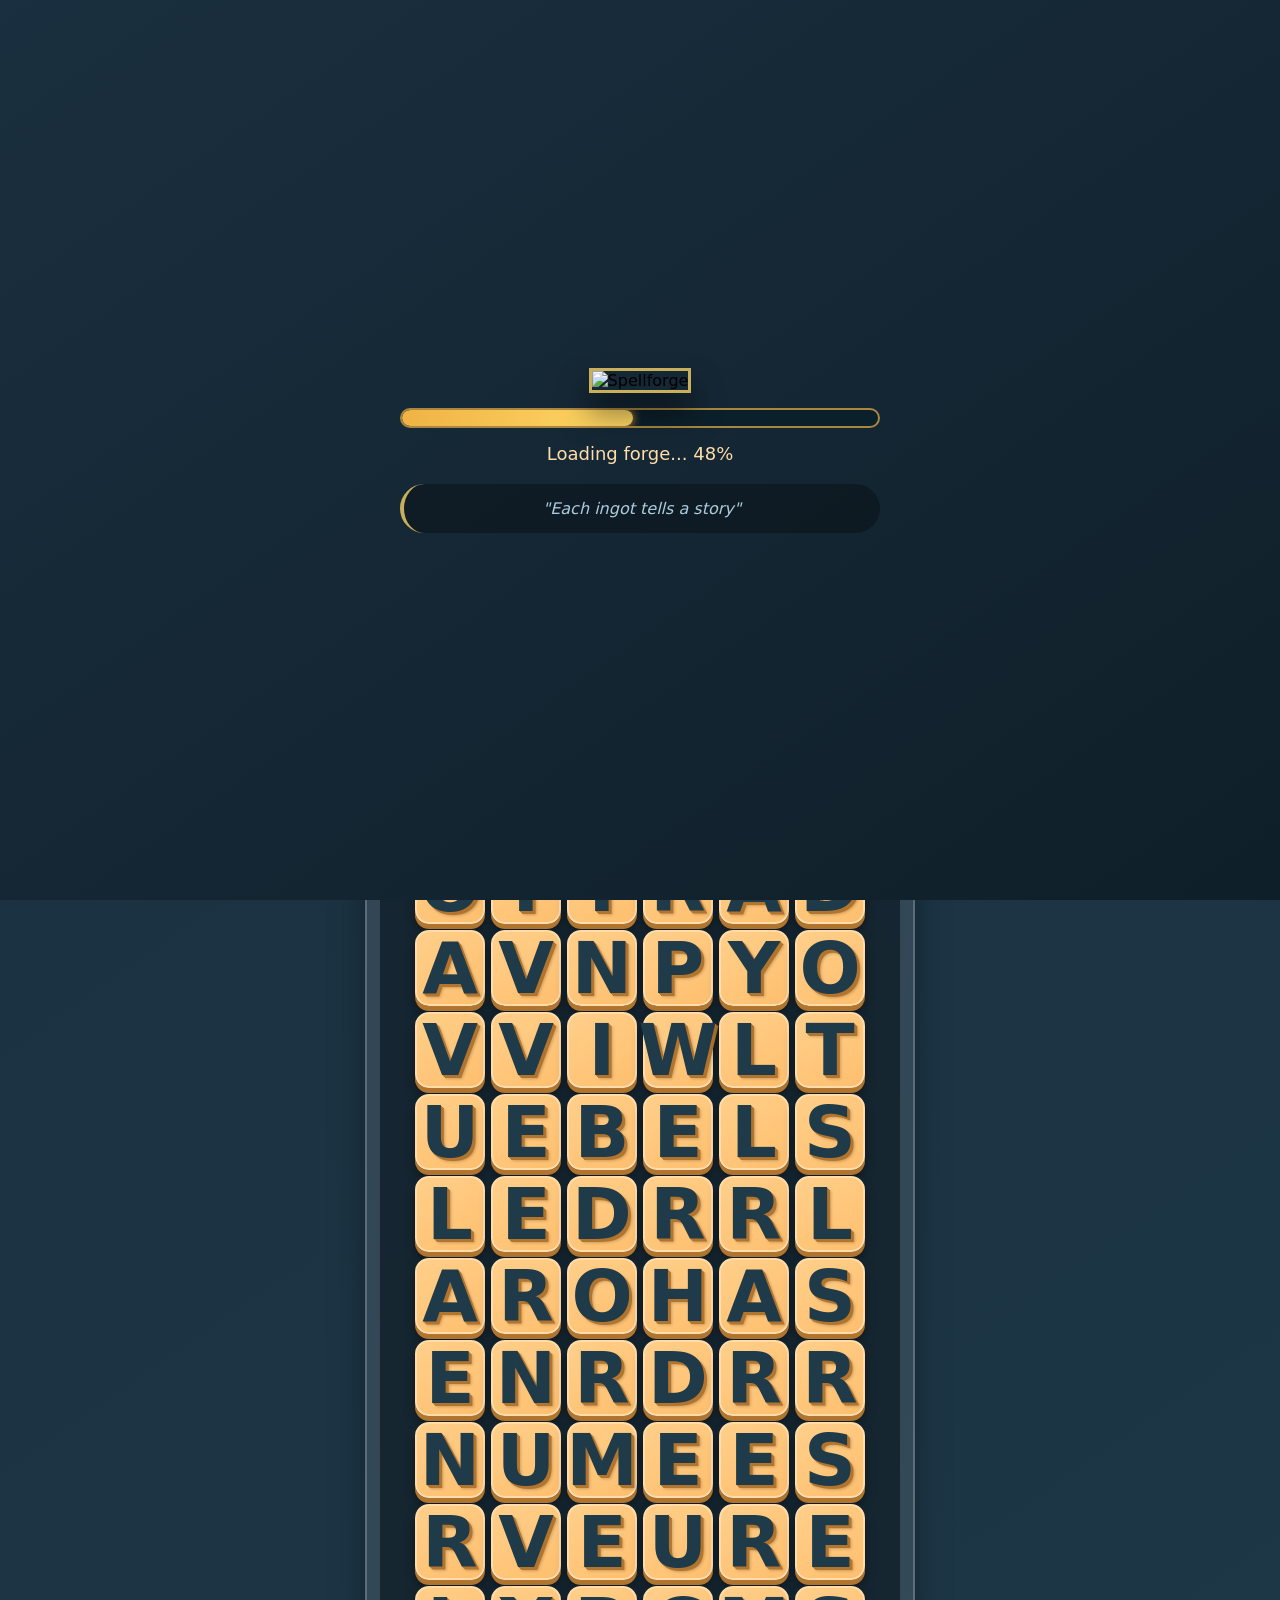
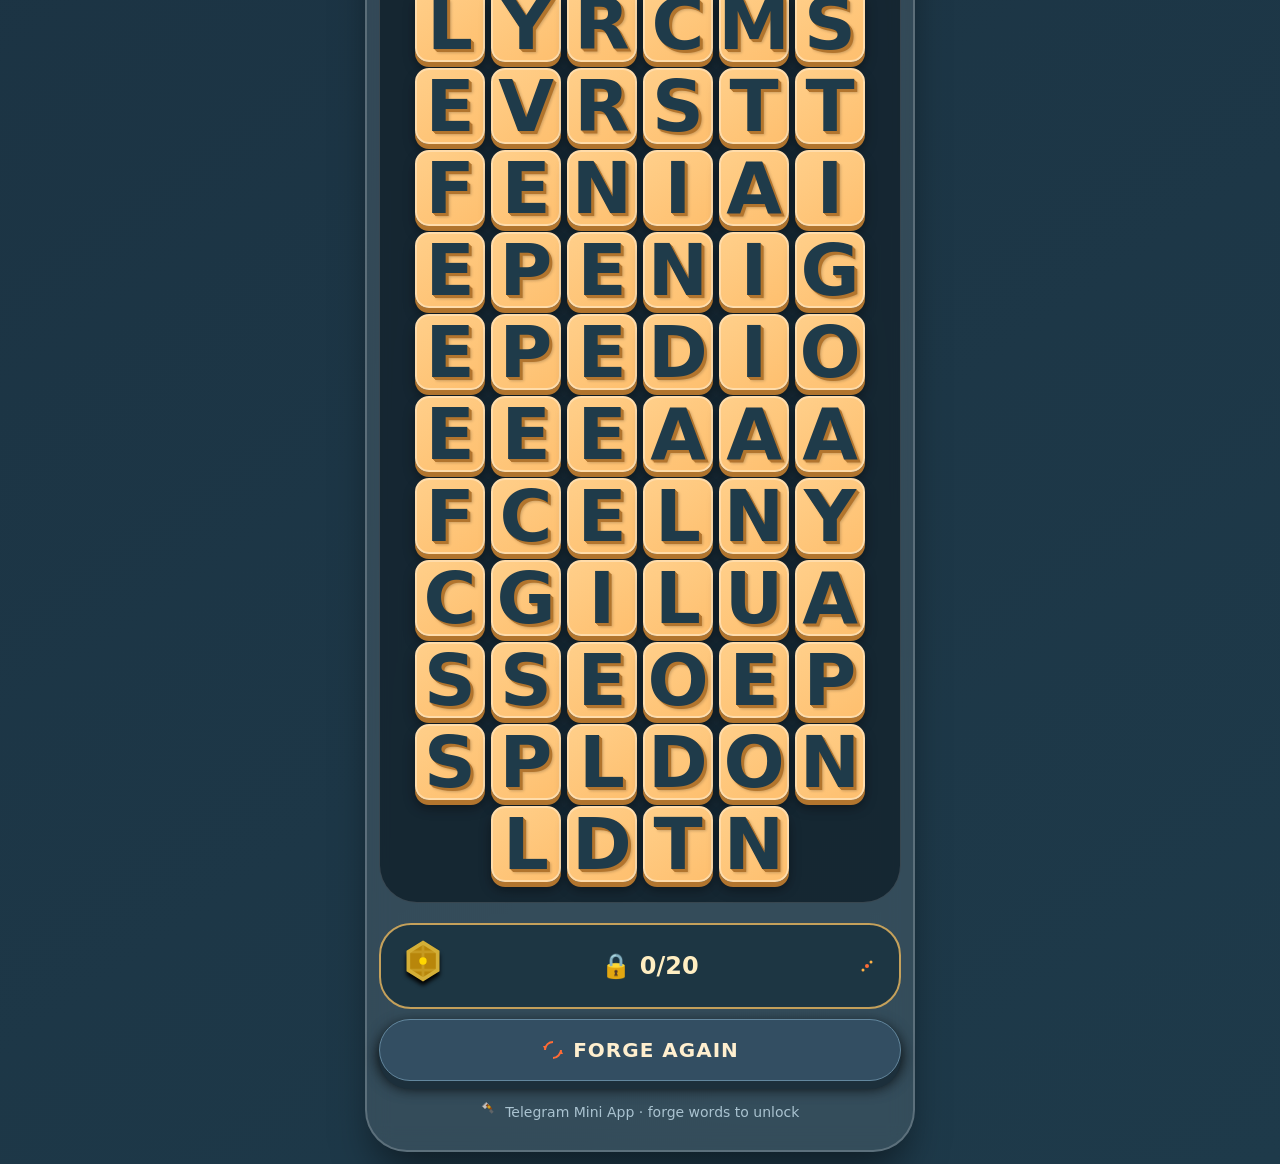
==== commit b99bd0bc: "Update index.html" ====
--- a/index.html
+++ b/index.html
@@ -2,97 +2,166 @@
 <html lang="en">
 <head>
     <meta charset="UTF-8">
-    <meta name="viewport" content="width=device-width, initial-scale=1.0">
-    <title>Spellforge · Telegram Mini App</title>
+    <meta name="viewport" content="width=device-width, initial-scale=1.0, viewport-fit=cover">
+    <title>Spellforge · Master Blacksmith</title>
+    
+    <!-- Preconnect to external resources -->
+    <link rel="preconnect" href="https://fonts.googleapis.com">
+    <link rel="preconnect" href="https://fonts.gstatic.com" crossorigin>
+    
+    <!-- Premium Fonts -->
+    <link href="https://fonts.googleapis.com/css2?family=Cinzel:wght@400;700;900&family=Inter:wght@400;500;600;700&display=swap" rel="stylesheet">
+    
+    <!-- Preload critical assets -->
+    <link rel="preload" href="assets/icons.svg" as="image" type="image/svg+xml">
+    <link rel="preload" href="https://i.postimg.cc/TwmzR9V2/grok-image-1772302795443.jpg" as="image">
+    <link rel="preload" href="styles.css" as="style">
+    <link rel="preload" href="script.js" as="script">
+    
+    <!-- Stylesheet -->
     <link rel="stylesheet" href="styles.css">
+    
+    <!-- Forge-themed favicon -->
+    <link rel="icon" type="image/svg+xml" href="data:image/svg+xml,<svg xmlns='http://www.w3.org/2000/svg' viewBox='0 0 24 24'><path d='M8 2L2 8l4 4 6-6-4-4z' fill='%23FF6B35'/><rect x='7' y='7' width='10' height='4' fill='%238B4513' transform='rotate(45 12 9)'/></svg>">
 </head>
 <body>
-    <!-- Loading Screen -->
-    <div id="loadingScreen" class="loading-screen">
-        <div class="loading-content">
-            <img src="https://i.postimg.cc/TwmzR9V2/grok-image-1772302795443.jpg" 
-                 alt="Spellforge" 
-                 class="loading-image">
-            
-            <div class="loading-bar-container">
-                <div class="loading-bar" id="loadingBar"></div>
-            </div>
-            <div class="loading-text" id="loadingText">Loading forge...</div>
-            <div class="loading-tip" id="loadingTip">
-                "Every word forged strengthens the crystal"
-            </div>
-        </div>
-    </div>
-
-    <!-- Forge Message Overlay (hidden by default) -->
-    <div id="forgeMessageOverlay" class="forge-message-overlay" style="display: none;">
-        <div class="forge-message-card">
-            <div class="forge-message-icon" id="forgeMessageIcon">⚒️</div>
-            <div class="forge-message-text" id="forgeMessageText">Hammer strikes the anvil...</div>
-            <div class="forge-progress-bar">
-                <div class="forge-progress-fill" id="forgeProgressFill"></div>
-            </div>
-        </div>
-    </div>
-
-    <div class="game-container" id="gameContainer">
-        <!-- header with world info and profile icon -->
-        <div class="header">
-            <div class="world-info" id="worldInfo">
-                <span class="world-icon" id="worldIcon">⚒️</span>
-                <span class="world-name" id="worldName">Grand Forge</span>
-                <span class="tier-badge" id="tierBadge">Foundation</span>
-            </div>
-            <div class="header-right">
-                <span class="progress-badge" id="progressDisplay">0/600</span>
-                <button class="profile-icon" id="profileIconBtn">👤</button>
+    <!-- Fullscreen Container -->
+    <div class="forge-fullscreen" id="forgeFullscreen">
+        <!-- Loading Screen - Using YOUR image -->
+        <div id="loadingScreen" class="loading-screen">
+            <div class="loading-content">
+                <!-- YOUR IMAGE HERE - exactly as requested -->
+                <img src="https://i.postimg.cc/TwmzR9V2/grok-image-1772302795443.jpg" 
+                     alt="Spellforge" 
+                     class="loading-image">
+                
+                <div class="loading-bar-container">
+                    <div class="loading-bar" id="loadingBar"></div>
+                </div>
+                <div class="loading-text" id="loadingText">Igniting the forge...</div>
+                <div class="loading-tip" id="loadingTip">
+                    "Every word forged strengthens the crystal"
+                </div>
             </div>
         </div>
 
-        <!-- unit selector section - hidden during gameplay -->
-        <div class="unit-section" id="unitSection">
-            <div class="unit-header">
-                <span class="unit-label" id="unitLabel">INGOTS</span>
-                <select class="unit-selector" id="unitSelector">
-                    <option value="1">Ingot 01 · First Spark</option>
-                </select>
+        <!-- Forge Message Overlay (hidden by default) -->
+        <div id="forgeMessageOverlay" class="forge-message-overlay" style="display: none;">
+            <div class="forge-message-card">
+                <div class="forge-message-icon" id="forgeMessageIcon">
+                    <svg width="80" height="80">
+                        <use href="assets/icons.svg#icon-hammer"/>
+                    </svg>
+                </div>
+                <div class="forge-message-text" id="forgeMessageText">Hammer strikes the anvil...</div>
+                <div class="forge-progress-bar">
+                    <div class="forge-progress-fill" id="forgeProgressFill"></div>
+                </div>
             </div>
-            <div class="unit-grid" id="unitGrid"></div>
         </div>
 
-        <!-- word list area -->
-        <div class="word-section">
-            <div class="section-label">📋 WORDS TO FORGE · tap any to start</div>
-            <div class="word-grid" id="wordListContainer"></div>
+        <!-- Main Game Container -->
+        <div class="game-container" id="gameContainer">
+            <!-- Header with world info and profile -->
+            <div class="header">
+                <div class="world-info" id="worldInfo">
+                    <span class="world-icon" id="worldIcon">
+                        <svg width="28" height="28">
+                            <use href="assets/icons.svg#icon-anvil"/>
+                        </svg>
+                    </span>
+                    <span class="world-name" id="worldName">Grand Forge</span>
+                    <span class="tier-badge" id="tierBadge">Foundation</span>
+                </div>
+                <div class="header-right">
+                    <span class="progress-badge" id="progressDisplay">0/600</span>
+                    <button class="profile-icon" id="profileIconBtn">
+                        <svg width="32" height="32">
+                            <use href="assets/icons.svg#icon-blacksmith"/>
+                        </svg>
+                    </button>
+                </div>
+            </div>
+
+            <!-- Unit Selector Section - Hidden during gameplay -->
+            <div class="unit-section" id="unitSection">
+                <div class="unit-header">
+                    <span class="unit-label" id="unitLabel">
+                        <svg width="20" height="20" style="margin-right: 8px;">
+                            <use href="assets/icons.svg#icon-ingot"/>
+                        </svg>
+                        INGOTS
+                    </span>
+                    <select class="unit-selector" id="unitSelector">
+                        <option value="1">Ingot 01 · First Spark</option>
+                    </select>
+                </div>
+                <div class="unit-grid" id="unitGrid"></div>
+            </div>
+
+            <!-- Word List Area - The Workbench -->
+            <div class="word-section">
+                <div class="section-label">
+                    <svg width="20" height="20" style="margin-right: 8px;">
+                        <use href="assets/icons.svg#icon-word"/>
+                    </svg>
+                    WORDS TO FORGE · tap any to start
+                </div>
+                <div class="word-grid" id="wordListContainer"></div>
+            </div>
+
+            <!-- Active Word Hint - The Blueprint -->
+            <div class="active-hint" id="activeHintArea">
+                <span class="target-word" id="activeWordDisplay">—</span>
+                <span class="next-letter" id="nextLetterDisplay">?</span>
+            </div>
+
+            <!-- Letter Grid - The Tool Wall -->
+            <div class="letter-section">
+                <div class="section-label">
+                    <svg width="20" height="20" style="margin-right: 8px;">
+                        <use href="assets/icons.svg#icon-letter"/>
+                    </svg>
+                    LETTER FORGE · tap in order
+                </div>
+                <div class="letter-grid" id="letterGridContainer"></div>
+            </div>
+
+            <!-- Artifact Progress -->
+            <div class="artifact-box" id="artifactBox">
+                <span class="artifact-icon">
+                    <svg width="44" height="44">
+                        <use href="assets/icons.svg#icon-crystal"/>
+                    </svg>
+                </span>
+                <span id="artifactText">🔒 0/20</span>
+                <svg width="24" height="24">
+                    <use href="assets/icons.svg#icon-spark"/>
+                </svg>
+            </div>
+
+            <!-- Reset Button -->
+            <button class="reset-btn" id="resetButton">
+                <svg width="24" height="24">
+                    <use href="assets/icons.svg#icon-reset"/>
+                </svg>
+                FORGE AGAIN
+            </button>
+            
+            <!-- Footer -->
+            <div class="telegram-footer">
+                <svg width="16" height="16" style="margin-right: 4px;">
+                    <use href="assets/icons.svg#icon-hammer"/>
+                </svg>
+                Telegram Mini App · forge words to unlock
+            </div>
         </div>
 
-        <!-- active word hint -->
-        <div class="active-hint" id="activeHintArea">
-            <span class="target-word" id="activeWordDisplay">—</span>
-            <span class="next-letter" id="nextLetterDisplay">?</span>
-        </div>
-
-        <!-- letter grid -->
-        <div class="letter-section">
-            <div class="section-label">🔤 LETTER FORGE · tap in order</div>
-            <div class="letter-grid" id="letterGridContainer"></div>
-        </div>
-
-        <!-- artifact progress -->
-        <div class="artifact-box" id="artifactBox">
-            <span class="artifact-icon">🏆</span>
-            <span id="artifactText">🔒 0/20</span>
-            <span>⚒️</span>
-        </div>
-
-        <!-- reset button -->
-        <button class="reset-btn" id="resetButton">🔄 FORGE AGAIN</button>
-        <div class="telegram-footer">Telegram Mini App · forge words to unlock</div>
+        <!-- Popup Overlay -->
+        <div id="popupOverlay" class="popup-overlay hidden"></div>
     </div>
 
-    <!-- popup overlay -->
-    <div id="popupOverlay" class="popup-overlay hidden"></div>
-
+    <!-- Script -->
     <script src="script.js"></script>
 </body>
 </html>
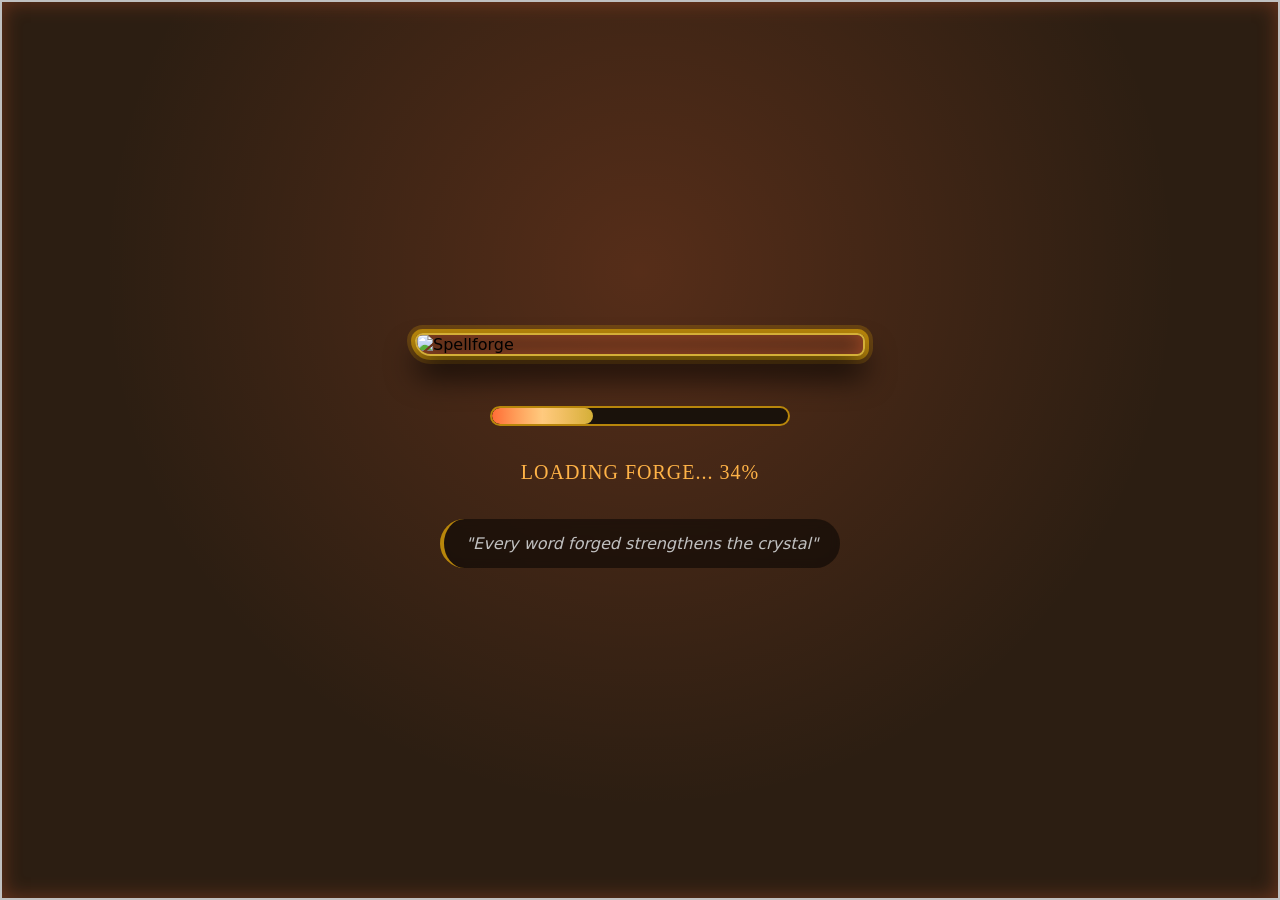
==== commit c5bf1b4c: "Update index.html" ====
--- a/index.html
+++ b/index.html
@@ -75,6 +75,15 @@
                 </div>
                 <div class="header-right">
                     <span class="progress-badge" id="progressDisplay">0/600</span>
+                    
+                    <!-- DEVOTION BADGE - NEW (Optional) -->
+                    <span class="devotion-badge-header" id="devotionBadge" title="Devotion Bonus" style="display: none;">
+                        <svg width="20" height="20">
+                            <use href="assets/icons.svg#icon-devotion"/>
+                        </svg>
+                        <span id="devotionPercent">0%</span>
+                    </span>
+                    
                     <button class="profile-icon" id="profileIconBtn">
                         <svg width="32" height="32">
                             <use href="assets/icons.svg#icon-blacksmith"/>
--- a/styles.css
+++ b/styles.css
@@ -1,34 +1,210 @@
+/* ---------- PROFESSIONAL BLACKSMITH SHOP THEME ---------- */
+/* Design Tokens - Easy theming and maintenance */
+:root {
+    /* Metal Palette - Rich, tactile colors */
+    --iron-dark: #1A120B;
+    --iron-deep: #2C1E12;
+    --iron-rust: #3A2A1A;
+    --steel-light: #C0C0C0;
+    --steel-bright: #E8E8E8;
+    --steel-dark: #8A8A8A;
+    --steel-darker: #4A4A4A;
+    
+    /* Forge Glow - Warm, vibrant accents */
+    --forge-orange: #FF6B35;
+    --forge-glow: #FFB347;
+    --forge-ember: #E25822;
+    --forge-gold: #D4AF37;
+    --forge-bronze: #B8860B;
+    
+    /* Success Colors - For flash effect */
+    --success-green: #A5D6A5;
+    --success-dark: #2A5A2A;
+    
+    /* Surface Textures - Subtle overlays */
+    --metal-texture: url('data:image/svg+xml;utf8,<svg width="12" height="12" viewBox="0 0 12 12" xmlns="http://www.w3.org/2000/svg"><rect width="12" height="12" fill="none"/><path d="M0 0L12 12M12 0L0 12" stroke="rgba(255,255,255,0.03)" stroke-width="1"/></svg>');
+    --wood-texture: url('data:image/svg+xml;utf8,<svg width="24" height="24" viewBox="0 0 24 24" xmlns="http://www.w3.org/2000/svg"><path d="M0 0L24 24M24 0L0 24" stroke="rgba(0,0,0,0.1)" stroke-width="1"/><circle cx="12" cy="12" r="2" fill="rgba(0,0,0,0.05)"/></svg>');
+    
+    /* Spacing System - Consistent rhythm */
+    --space-xs: 4px;
+    --space-sm: 8px;
+    --space-md: 16px;
+    --space-lg: 24px;
+    --space-xl: 32px;
+    --space-xxl: 48px;
+    
+    /* Animation Timing */
+    --strike-timing: cubic-bezier(0.34, 1.56, 0.64, 1);
+    --forge-timing: cubic-bezier(0.4, 0, 0.2, 1);
+    
+    /* Safe Area Insets (set by JS) */
+    --safe-top: 0px;
+    --safe-right: 0px;
+    --safe-bottom: 0px;
+    --safe-left: 0px;
+}
+
+/* ---------- RESET & BASE STYLES ---------- */
 * {
     margin: 0;
     padding: 0;
     box-sizing: border-box;
-    font-family: 'Segoe UI', Roboto, system-ui, -apple-system, sans-serif;
 }
 
 body {
-    background: linear-gradient(145deg, #1a2f3f 0%, #1e3a4a 100%);
+    font-family: 'Inter', 'Segoe UI', Roboto, system-ui, sans-serif;
+    background: var(--iron-dark);
     min-height: 100vh;
     display: flex;
     justify-content: center;
     align-items: center;
-    padding: 12px;
     margin: 0;
-    transition: background-color 0.5s ease;
-}
-
-/* Loading Screen */
+    transition: background-color 0.5s var(--forge-timing);
+    overflow-x: hidden;
+}
+
+/* Fullscreen Container */
+.forge-fullscreen {
+    position: fixed;
+    top: env(safe-area-inset-top, 0px);
+    left: env(safe-area-inset-left, 0px);
+    right: env(safe-area-inset-right, 0px);
+    bottom: env(safe-area-inset-bottom, 0px);
+    width: 100%;
+    height: 100%;
+    background: radial-gradient(circle at 50% 30%, 
+        rgba(255, 107, 53, 0.15) 0%,
+        transparent 70%),
+        linear-gradient(145deg, var(--iron-dark) 0%, var(--iron-deep) 100%);
+    background-attachment: fixed;
+    overflow-y: auto;
+    overflow-x: hidden;
+    -webkit-overflow-scrolling: touch;
+}
+
+/* ---------- ICON STYLES ---------- */
+.icon {
+    display: inline-block;
+    vertical-align: middle;
+    fill: currentColor;
+    stroke: currentColor;
+    transition: all 0.2s var(--strike-timing);
+}
+
+button:hover .icon {
+    transform: scale(1.1);
+    filter: drop-shadow(0 0 5px var(--forge-glow));
+}
+
+/* Icon size variants */
+.icon-sm { width: 16px; height: 16px; }
+.icon-md { width: 24px; height: 24px; }
+.icon-lg { width: 32px; height: 32px; }
+.icon-xl { width: 48px; height: 48px; }
+
+/* ---------- RESUME NOTIFICATION ---------- */
+.resume-notification {
+    position: fixed;
+    top: 20px;
+    left: 0;
+    right: 0;
+    display: flex;
+    justify-content: center;
+    z-index: 2500;
+    pointer-events: none;
+    opacity: 0;
+    transform: translateY(-20px);
+    transition: all 0.3s var(--strike-timing);
+}
+
+.resume-notification.show {
+    opacity: 1;
+    transform: translateY(0);
+    pointer-events: auto;
+}
+
+.resume-content {
+    background: linear-gradient(145deg, var(--iron-deep), var(--iron-dark));
+    border: 2px solid var(--forge-gold);
+    border-radius: 60px;
+    padding: 12px 20px 12px 16px;
+    display: flex;
+    align-items: center;
+    gap: 15px;
+    box-shadow: 
+        0 10px 30px rgba(0, 0, 0, 0.5),
+        0 0 0 2px rgba(212, 175, 55, 0.3);
+    backdrop-filter: blur(8px);
+    max-width: 400px;
+    width: 90%;
+}
+
+.resume-icon {
+    font-size: 28px;
+    animation: hammerTap 1s infinite;
+}
+
+.resume-text {
+    flex: 1;
+    color: var(--forge-glow);
+}
+
+.resume-text strong {
+    display: block;
+    font-size: 16px;
+    font-family: 'Cinzel', serif;
+}
+
+.resume-text small {
+    display: block;
+    font-size: 12px;
+    color: var(--steel-light);
+    margin-top: 4px;
+}
+
+.resume-dismiss {
+    background: none;
+    border: none;
+    color: var(--steel-light);
+    font-size: 20px;
+    cursor: pointer;
+    padding: 0 5px;
+    transition: all 0.1s ease;
+}
+
+.resume-dismiss:hover {
+    color: var(--forge-glow);
+    transform: scale(1.2);
+}
+
+@keyframes hammerTap {
+    0%, 100% { transform: rotate(0deg); }
+    25% { transform: rotate(-10deg); }
+    75% { transform: rotate(5deg); }
+}
+
+/* ---------- LOADING SCREEN ---------- */
 .loading-screen {
     position: fixed;
     top: 0;
     left: 0;
     width: 100%;
     height: 100%;
-    background: linear-gradient(145deg, #1a2f3f, #0f1f29);
-    display: flex;
+    background: radial-gradient(circle at 50% 30%, 
+        rgba(255, 107, 53, 0.2) 0%,
+        transparent 60%),
+        var(--iron-deep);
+    display: flex;
+    align-items: center;
     justify-content: center;
-    align-items: center;
     z-index: 2000;
     transition: opacity 0.5s ease;
+    border: 2px solid var(--steel-light);
+    box-shadow: 
+        inset 0 0 20px rgba(255, 107, 53, 0.3),
+        0 10px 30px rgba(0, 0, 0, 0.8);
+    padding: 20px;
+    box-sizing: border-box;
 }
 
 .loading-screen.fade-out {
@@ -37,75 +213,221 @@
 }
 
 .loading-content {
+    display: flex;
+    flex-direction: column;
+    align-items: center;
+    justify-content: center;
+    width: 100%;
     max-width: 500px;
-    width: 95%;
-    text-align: center;
-    padding: 10px;
-}
-
+    margin: 0 auto;
+    padding: 20px;
+    /* Fixed: Changed from -8% to 0 to prevent top bleeding */
+    transform: translateY(0);
+}
+
+/* Make image responsive but prevent bleeding */
 .loading-image {
     width: 100%;
-    max-width: none;
+    max-width: 400px;
     height: auto;
-    border-radius: 0;
-    margin-bottom: 15px;
-    box-shadow: 0 20px 30px rgba(0,0,0,0.5);
-    border: 3px solid #c9ae5b;
-    animation: glowPulse 2s infinite alternate;
+    max-height: 60vh; /* Prevents image from getting too tall */
+    object-fit: contain;
+    border-radius: 30px 30px 30px 60px;
+    margin-bottom: 30px;
+    box-shadow: 
+        0 20px 30px rgba(0, 0, 0, 0.8),
+        0 0 0 4px var(--forge-bronze),
+        0 0 0 8px rgba(184, 134, 11, 0.3),
+        inset 0 0 20px rgba(255, 107, 53, 0.5);
+    border: 2px solid var(--forge-gold);
+    animation: forgeGlow 3s infinite alternate;
+}
+
+@keyframes forgeGlow {
+    from {
+        box-shadow: 
+            0 20px 30px rgba(0, 0, 0, 0.8),
+            0 0 0 4px var(--forge-bronze),
+            0 0 0 8px rgba(184, 134, 11, 0.3),
+            inset 0 0 20px rgba(255, 107, 53, 0.3);
+    }
+    to {
+        box-shadow: 
+            0 20px 40px rgba(0, 0, 0, 0.9),
+            0 0 0 4px var(--forge-gold),
+            0 0 0 12px rgba(255, 107, 53, 0.4),
+            inset 0 0 30px rgba(255, 107, 53, 0.6);
+    }
 }
 
 .loading-bar-container {
-    width: 100%;
+    width: 80%;
+    max-width: 300px;
     height: 20px;
-    background: #0c202b;
+    background: var(--iron-dark);
     border-radius: 30px;
-    border: 2px solid #aa873f;
+    border: 2px solid var(--forge-bronze);
     overflow: hidden;
-    margin-bottom: 15px;
+    margin: 20px auto;
+    position: relative;
 }
 
 .loading-bar {
     width: 0%;
     height: 100%;
-    background: linear-gradient(90deg, #f0b345, #ffd966);
+    background: linear-gradient(90deg, var(--forge-orange), var(--forge-glow), var(--forge-gold));
     border-radius: 30px;
     transition: width 0.3s ease;
-    box-shadow: 0 0 10px #ffaa33;
+    position: relative;
+    overflow: hidden;
+}
+
+.loading-bar::after {
+    content: '';
+    position: absolute;
+    top: 0;
+    left: 0;
+    right: 0;
+    bottom: 0;
+    background: linear-gradient(90deg, 
+        transparent 0%,
+        rgba(255, 255, 255, 0.3) 50%,
+        transparent 100%);
+    animation: liquidShimmer 2s infinite;
 }
 
 .loading-text {
-    font-size: 18px;
-    color: #ffdcaa;
-    margin-bottom: 20px;
+    font-size: 20px;
+    color: var(--forge-glow);
+    margin: 15px 0;
     font-weight: 500;
+    letter-spacing: 1px;
+    text-transform: uppercase;
+    font-family: 'Cinzel', serif;
+    text-align: center;
 }
 
 .loading-tip {
+    width: 90%;
+    max-width: 400px;
+    margin: 20px auto 0;
+    text-align: center;
     font-size: 16px;
-    color: #acccdd;
+    color: var(--steel-light);
     font-style: italic;
-    padding: 15px;
-    background: rgba(0,0,0,0.3);
+    padding: 15px 20px;
+    background: rgba(0, 0, 0, 0.5);
     border-radius: 30px;
-    border-left: 4px solid #c9ae5b;
-}
-
+    border-left: 4px solid var(--forge-bronze);
+    backdrop-filter: blur(4px);
+}
+
+/* Responsive adjustments for very tall screens */
+@media (min-height: 800px) {
+    .loading-content {
+        transform: translateY(0);
+    }
+    
+    .loading-image {
+        max-width: 450px;
+        max-height: 50vh;
+    }
+}
+
+/* Responsive adjustments for short screens */
+@media (max-height: 600px) {
+    .loading-content {
+        transform: translateY(0);
+    }
+    
+    .loading-image {
+        max-width: 250px;
+        margin-bottom: 15px;
+        max-height: 40vh;
+    }
+    
+    .loading-bar-container {
+        margin: 10px auto;
+    }
+    
+    .loading-tip {
+        margin: 10px auto;
+        padding: 10px 15px;
+        font-size: 14px;
+    }
+    
+    .loading-text {
+        font-size: 16px;
+        margin: 8px 0;
+    }
+}
+
+/* Ensure image never bleeds on small screens */
+@media (max-width: 400px) {
+    .loading-image {
+        max-width: 260px;
+        border-radius: 20px 20px 20px 40px;
+    }
+    
+    .loading-content {
+        padding: 10px;
+    }
+}
+
+@keyframes liquidShimmer {
+    0% { transform: translateX(-100%); }
+    100% { transform: translateX(100%); }
+}
+
+/* ---------- MAIN GAME CONTAINER ---------- */
 .game-container {
-    max-width: 550px;
+    max-width: 600px;
     width: 100%;
-    background: rgba(255, 255, 255, 0.1);
+    margin: var(--space-md) auto;
+    padding: var(--space-lg) var(--space-md) var(--space-xl);
+    background: rgba(26, 18, 11, 0.8);
     backdrop-filter: blur(12px);
     -webkit-backdrop-filter: blur(12px);
-    border: 2px solid rgba(255, 255, 255, 0.2);
-    border-radius: 42px;
-    padding: 20px 12px 30px;
-    box-shadow: 0 25px 40px -10px rgba(0, 0, 0, 0.5);
-    transition: all 0.2s;
+    border: 2px solid var(--forge-bronze);
+    border-radius: 48px 48px 48px 48px;
+    box-shadow: 
+        0 25px 40px -10px rgba(0, 0, 0, 0.8),
+        inset 0 1px 3px rgba(255, 215, 140, 0.2);
     position: relative;
     z-index: 1;
 }
 
-/* Forge message overlay */
+/* Riveted corners effect */
+.game-container::before {
+    content: '';
+    position: absolute;
+    top: 10px;
+    left: 10px;
+    right: 10px;
+    bottom: 10px;
+    border: 1px dashed rgba(184, 134, 11, 0.2);
+    border-radius: 38px;
+    pointer-events: none;
+}
+
+/* Forge glow effect */
+.game-container::after {
+    content: '';
+    position: absolute;
+    bottom: 20px;
+    right: 20px;
+    width: 100px;
+    height: 100px;
+    background: radial-gradient(circle, 
+        rgba(255, 107, 53, 0.2) 0%,
+        transparent 70%);
+    border-radius: 50%;
+    filter: blur(20px);
+    pointer-events: none;
+    z-index: -1;
+}
+
+/* ---------- FORGE MESSAGE OVERLAY ---------- */
 .forge-message-overlay {
     position: fixed;
     top: 0;
@@ -121,21 +443,29 @@
 }
 
 .forge-message-card {
-    background: rgba(0, 0, 0, 0.8);
-    backdrop-filter: blur(8px);
+    background: rgba(26, 18, 11, 0.95);
+    backdrop-filter: blur(12px);
     border-radius: 60px;
-    padding: 40px;
+    padding: var(--space-xl);
     text-align: center;
-    border: 3px solid #c9ae5b;
-    box-shadow: 0 0 50px rgba(0,0,0,0.8);
+    border: 3px solid var(--forge-bronze);
+    box-shadow: 
+        0 0 50px rgba(0, 0, 0, 0.9),
+        0 0 0 2px var(--forge-gold);
     max-width: 400px;
     width: 90%;
 }
 
 .forge-message-icon {
-    font-size: 80px;
-    margin-bottom: 20px;
-    animation: hammerStrike 0.5s ease;
+    margin-bottom: var(--space-lg);
+    animation: hammerStrike 0.5s var(--strike-timing);
+}
+
+.forge-message-icon svg {
+    width: 80px;
+    height: 80px;
+    fill: var(--forge-glow);
+    filter: drop-shadow(0 0 10px var(--forge-orange));
 }
 
 @keyframes hammerStrike {
@@ -149,25 +479,43 @@
 .forge-message-text {
     font-size: 28px;
     font-weight: 700;
-    color: #ffdfa0;
-    margin-bottom: 20px;
+    color: var(--forge-glow);
+    margin-bottom: var(--space-lg);
+    font-family: 'Cinzel', serif;
+    text-shadow: 0 2px 0 var(--iron-dark);
 }
 
 .forge-progress-bar {
     width: 100%;
     height: 10px;
-    background: #0c202b;
+    background: var(--iron-dark);
     border-radius: 30px;
-    border: 2px solid #aa873f;
+    border: 2px solid var(--forge-bronze);
     overflow: hidden;
-    margin-top: 20px;
+    margin-top: var(--space-md);
 }
 
 .forge-progress-fill {
     height: 100%;
-    background: linear-gradient(90deg, #f0b345, #ffd966);
+    background: linear-gradient(90deg, var(--forge-orange), var(--forge-glow));
     border-radius: 30px;
     animation: progressFill 2.5s linear forwards;
+    position: relative;
+    overflow: hidden;
+}
+
+.forge-progress-fill::after {
+    content: '';
+    position: absolute;
+    top: 0;
+    left: 0;
+    right: 0;
+    bottom: 0;
+    background: linear-gradient(90deg, 
+        transparent 0%,
+        rgba(255, 255, 255, 0.3) 50%,
+        transparent 100%);
+    animation: liquidShimmer 1.5s infinite;
 }
 
 @keyframes progressFill {
@@ -175,94 +523,127 @@
     to { width: 100%; }
 }
 
-/* header with world info and profile icon */
+/* ---------- HEADER ---------- */
 .header {
     display: flex;
     justify-content: space-between;
     align-items: center;
-    margin-bottom: 20px;
+    margin-bottom: var(--space-lg);
     color: white;
-    padding: 0 5px;
+    padding: 0 var(--space-xs);
 }
 
 .world-info {
     display: flex;
     align-items: center;
-    gap: 8px;
-    background: rgba(0,0,0,0.3);
-    padding: 8px 16px;
+    gap: var(--space-sm);
+    background: rgba(0, 0, 0, 0.5);
+    padding: var(--space-sm) var(--space-md);
     border-radius: 60px;
-    border: 1px solid rgba(255,215,140,0.3);
-}
-
-.world-icon {
-    font-size: 24px;
+    border: 1px solid rgba(255, 215, 140, 0.3);
+    backdrop-filter: blur(4px);
+}
+
+.world-icon svg {
+    width: 24px;
+    height: 24px;
+    fill: var(--forge-glow);
 }
 
 .world-name {
     font-weight: 700;
     font-size: 18px;
-    color: #ffefc0;
+    color: var(--forge-glow);
+    font-family: 'Cinzel', serif;
 }
 
 .tier-badge {
     font-size: 12px;
-    background: #f5c542;
-    color: #1e2f3a;
+    background: var(--forge-gold);
+    color: var(--iron-dark);
     padding: 4px 8px;
     border-radius: 30px;
     font-weight: 600;
     text-transform: uppercase;
+    letter-spacing: 0.5px;
 }
 
 .header-right {
     display: flex;
-    gap: 8px;
+    gap: var(--space-sm);
     align-items: center;
 }
 
 .progress-badge {
-    background: rgba(255, 215, 140, 0.25);
-    border: 1px solid rgba(255, 235, 150, 0.6);
+    background: rgba(0, 0, 0, 0.5);
+    border: 1px solid rgba(255, 215, 140, 0.4);
     border-radius: 60px;
     padding: 6px 14px;
     font-weight: 600;
     font-size: 16px;
-    color: #ffefc0;
+    color: var(--forge-glow);
     backdrop-filter: blur(4px);
+    font-family: 'Cinzel', serif;
 }
 
 .profile-icon {
     background: none;
     border: none;
     padding: 0;
-    font-size: 24px;
-    color: #ffefc0;
     cursor: pointer;
-    line-height: 1;
+    width: 40px;
+    height: 40px;
     display: flex;
     align-items: center;
     justify-content: center;
+    transition: all 0.1s var(--strike-timing);
+    border-radius: 50%;
+}
+
+.profile-icon svg {
     width: 32px;
     height: 32px;
-    transition: transform 0.1s ease, color 0.1s ease;
+    fill: var(--forge-glow);
+    stroke: var(--forge-gold);
 }
 
 .profile-icon:hover {
     transform: scale(1.1);
-    color: #ffffff;
-}
-
-/* unit selector section */
+}
+
+.profile-icon:hover svg {
+    fill: var(--forge-gold);
+    filter: drop-shadow(0 0 8px var(--forge-glow));
+}
+
+/* ---------- UNIT SELECTOR SECTION ---------- */
 .unit-section {
-    background: rgba(10, 25, 35, 0.7);
+    background: linear-gradient(145deg, 
+        rgba(42, 30, 20, 0.9), 
+        rgba(26, 18, 11, 0.95));
     border-radius: 38px;
-    padding: 18px 15px;
-    margin-bottom: 22px;
-    border: 1px solid rgba(255, 255, 255, 0.15);
-    box-shadow: inset 0 2px 5px rgba(0,0,0,0.4);
+    padding: var(--space-lg) var(--space-md);
+    margin-bottom: var(--space-lg);
+    border: 2px solid var(--forge-bronze);
+    box-shadow: 
+        inset 0 2px 5px rgba(0, 0, 0, 0.8),
+        0 8px 0 var(--iron-dark);
     transition: opacity 0.3s ease, max-height 0.3s ease;
     overflow: hidden;
+    position: relative;
+}
+
+.unit-section::before {
+    content: '';
+    position: absolute;
+    top: 0;
+    left: 0;
+    right: 0;
+    height: 2px;
+    background: linear-gradient(90deg, 
+        transparent,
+        var(--forge-gold),
+        transparent);
 }
 
 .unit-section.hidden {
@@ -277,44 +658,51 @@
     display: flex;
     justify-content: space-between;
     align-items: center;
-    margin-bottom: 15px;
-    padding: 0 8px;
+    margin-bottom: var(--space-md);
+    padding: 0 var(--space-xs);
 }
 
 .unit-label {
-    color: #b6d8e6;
+    color: var(--steel-light);
     font-size: 15px;
     font-weight: 500;
     letter-spacing: 0.5px;
+    display: flex;
+    align-items: center;
+}
+
+.unit-label svg {
+    fill: var(--forge-glow);
 }
 
 .unit-selector {
-    background: #1d3f4f;
-    border: 2px solid #b8944a;
+    background: var(--iron-deep);
+    border: 2px solid var(--forge-bronze);
     border-radius: 40px;
     padding: 8px 16px;
-    color: #ffdb8e;
+    color: var(--forge-glow);
     font-weight: 600;
     font-size: 16px;
     cursor: pointer;
     outline: none;
+    font-family: 'Cinzel', serif;
 }
 
 .unit-selector option {
-    background: #1d3f4f;
+    background: var(--iron-deep);
     color: white;
 }
 
 .unit-grid {
     display: flex;
     flex-wrap: wrap;
-    gap: 10px;
+    gap: 12px;
     justify-content: center;
     max-height: 200px;
     overflow-y: auto;
-    padding: 5px;
+    padding: var(--space-xs);
     scrollbar-width: thin;
-    scrollbar-color: #c9ae5b #1d3f4f;
+    scrollbar-color: var(--forge-bronze) var(--iron-deep);
 }
 
 .unit-grid::-webkit-scrollbar {
@@ -322,44 +710,73 @@
 }
 
 .unit-grid::-webkit-scrollbar-track {
-    background: #1d3f4f;
+    background: var(--iron-deep);
     border-radius: 10px;
 }
 
 .unit-grid::-webkit-scrollbar-thumb {
-    background: #c9ae5b;
+    background: var(--forge-bronze);
     border-radius: 10px;
 }
 
 .unit-card {
-    background: #2c4556;
-    border-radius: 30px;
+    background: linear-gradient(145deg, #4A3E32, #2A1E12);
+    border-radius: 20px 5px 20px 5px;
     padding: 12px 15px;
     min-width: 140px;
     flex: 1 0 auto;
     max-width: 160px;
-    border: 2px solid #598baa;
-    box-shadow: 0 4px 0 #0f1f29;
+    border: 2px solid var(--forge-bronze);
+    box-shadow: 
+        0 8px 0 var(--iron-dark),
+        0 12px 20px rgba(0, 0, 0, 0.5),
+        inset 0 1px 3px rgba(255, 215, 0, 0.2);
     cursor: pointer;
-    transition: all 0.1s;
+    transition: all 0.15s var(--strike-timing);
+    position: relative;
+    overflow: hidden;
+}
+
+.unit-card::after {
+    content: '';
+    position: absolute;
+    top: -50%;
+    left: -50%;
+    width: 200%;
+    height: 200%;
+    background: radial-gradient(circle at 30% 30%, 
+        rgba(255, 255, 255, 0.1), 
+        transparent 70%);
+    opacity: 0;
+    transition: opacity 0.2s;
+}
+
+.unit-card:hover::after {
+    opacity: 0.3;
 }
 
 .unit-card.active-unit {
-    background: #f5c542;
-    border-color: #ffea9e;
-    box-shadow: 0 0 0 3px #fce49c, 0 4px 0 #a07d2b;
+    background: linear-gradient(145deg, var(--forge-orange), #B84A1A);
+    border-color: var(--forge-gold);
+    box-shadow: 
+        0 0 20px var(--forge-orange),
+        0 8px 0 #6B2E0A,
+        0 12px 25px rgba(0, 0, 0, 0.6);
+    transform: translateY(-2px);
 }
 
 .unit-card.completed {
-    background: #3f6a4a;
-    border-color: #a5d6a5;
-    opacity: 0.8;
+    background: linear-gradient(145deg, #2A5A2A, #1A3A1A);
+    border-color: #4CAF50;
+    opacity: 0.9;
+    box-shadow: 0 4px 0 #0A2A0A;
 }
 
 .unit-number {
     font-size: 14px;
-    color: #acccdd;
+    color: var(--steel-light);
     margin-bottom: 4px;
+    font-family: 'Cinzel', serif;
 }
 
 .unit-name {
@@ -370,62 +787,92 @@
     white-space: nowrap;
     overflow: hidden;
     text-overflow: ellipsis;
+    font-family: 'Cinzel', serif;
 }
 
 .active-unit .unit-name {
-    color: #1e2f3a;
+    color: var(--iron-dark);
 }
 
 .unit-progress {
     font-size: 14px;
-    color: #ffdb8e;
+    color: var(--forge-glow);
 }
 
 .unit-progress-bar {
     width: 100%;
     height: 6px;
-    background: #0f1f29;
+    background: var(--iron-dark);
     border-radius: 10px;
     margin-top: 8px;
     overflow: hidden;
+    border: 1px solid rgba(184, 134, 11, 0.3);
 }
 
 .unit-progress-fill {
     height: 100%;
-    background: linear-gradient(90deg, #f0b345, #ffd966);
+    background: linear-gradient(90deg, var(--forge-orange), var(--forge-glow));
     border-radius: 10px;
-    transition: width 0.3s;
-}
-
-/* word list area */
+    transition: width 0.3s ease;
+    position: relative;
+    overflow: hidden;
+}
+
+.unit-progress-fill::after {
+    content: '';
+    position: absolute;
+    top: 0;
+    left: 0;
+    right: 0;
+    bottom: 0;
+    background: linear-gradient(90deg, 
+        transparent 0%,
+        rgba(255, 255, 255, 0.2) 50%,
+        transparent 100%);
+    animation: liquidShimmer 2s infinite;
+}
+
+/* ---------- WORD SECTION ---------- */
 .word-section {
-    background: rgba(10, 25, 35, 0.7);
+    background: linear-gradient(145deg, 
+        rgba(42, 30, 20, 0.9), 
+        rgba(26, 18, 11, 0.95));
     border-radius: 38px;
-    padding: 18px 10px;
-    margin-bottom: 22px;
-    border: 1px solid rgba(255, 255, 255, 0.15);
-    box-shadow: inset 0 2px 5px rgba(0,0,0,0.4);
+    padding: var(--space-lg) var(--space-md);
+    margin-bottom: var(--space-lg);
+    border: 2px solid var(--forge-bronze);
+    box-shadow: 
+        inset 0 2px 5px rgba(0, 0, 0, 0.8),
+        0 8px 0 var(--iron-dark);
+    position: relative;
 }
 
 .section-label {
-    color: #b6d8e6;
+    color: var(--steel-light);
     font-size: 15px;
     font-weight: 500;
     letter-spacing: 0.5px;
-    margin-bottom: 12px;
-    padding-left: 8px;
+    margin-bottom: var(--space-md);
+    padding-left: var(--space-xs);
+    display: flex;
+    align-items: center;
+}
+
+.section-label svg {
+    fill: var(--forge-glow);
+    margin-right: 8px;
 }
 
 .word-grid {
     display: flex;
     flex-wrap: wrap;
-    gap: 8px;
+    gap: 10px;
     justify-content: center;
     max-height: 200px;
     overflow-y: auto;
-    padding: 5px;
+    padding: var(--space-xs);
     scrollbar-width: thin;
-    scrollbar-color: #c9ae5b #1d3f4f;
+    scrollbar-color: var(--forge-bronze) var(--iron-deep);
 }
 
 .word-grid::-webkit-scrollbar {
@@ -433,41 +880,64 @@
 }
 
 .word-grid::-webkit-scrollbar-track {
-    background: #1d3f4f;
+    background: var(--iron-deep);
     border-radius: 10px;
 }
 
 .word-grid::-webkit-scrollbar-thumb {
-    background: #c9ae5b;
+    background: var(--forge-bronze);
     border-radius: 10px;
 }
 
 .word-chip {
-    background: #2c4556;
-    border-radius: 40px;
+    background: linear-gradient(135deg, #8B7E6B 0%, #6B5E4B 50%, #4A3E2E 100%);
+    border: 2px solid var(--steel-light);
+    border-radius: 12px 4px 12px 4px;
     padding: 10px 18px;
-    font-weight: 600;
+    font-weight: 700;
     font-size: 18px;
-    color: #c9e9ff;
-    box-shadow: 0 6px 0 #0f1f29, 0 8px 10px rgba(0,0,0,0.3);
-    transition: all 0.1s ease;
-    border: 1px solid #598baa;
+    color: #FFE4B5;
+    box-shadow: 
+        0 6px 0 #2A1E0E,
+        0 8px 12px rgba(0, 0, 0, 0.4),
+        inset 0 1px 3px rgba(255, 215, 140, 0.3);
+    transition: all 0.15s var(--strike-timing);
+    border: 1px solid #A89A8A;
     user-select: none;
     cursor: pointer;
     min-width: 80px;
     text-align: center;
     position: relative;
+    text-transform: uppercase;
+    letter-spacing: 1px;
+    font-family: 'Cinzel', serif;
+    text-shadow: 2px 2px 0 #2A1E0E;
+}
+
+.word-chip:hover {
+    transform: translateY(-2px);
+    box-shadow: 
+        0 8px 0 #2A1E0E,
+        0 12px 16px rgba(0, 0, 0, 0.5);
+}
+
+.word-chip:active {
+    transform: translateY(4px);
+    box-shadow: 
+        0 2px 0 #2A1E0E,
+        0 8px 12px rgba(0, 0, 0, 0.4);
 }
 
 .word-chip.completed {
-    background: #3f6a4a;
-    color: #d9ffd9;
-    border-color: #a5d6a5;
-    box-shadow: 0 4px 0 #1b3b24, 0 6px 8px rgba(0,0,0,0.3);
+    background: linear-gradient(135deg, #2A5A2A, #1A3A1A);
+    color: #A5D6A5;
+    border-color: #4CAF50;
+    box-shadow: 0 4px 0 #1A3A1A;
     opacity: 0.9;
     cursor: default;
     pointer-events: none;
     padding-right: 32px;
+    text-shadow: 1px 1px 0 #0A2A0A;
 }
 
 .word-chip.completed::after {
@@ -478,171 +948,349 @@
     transform: translateY(-50%);
     font-size: 18px;
     font-weight: 800;
-    color: #ffffff;
-    text-shadow: 0 2px 0 #1b3b24;
+    color: #FFD700;
+    text-shadow: 0 2px 0 #0A2A0A;
 }
 
 .word-chip.active-word {
-    background: #f5c542;
-    color: #1e2f3a;
-    border-color: #ffea9e;
-    box-shadow: 0 0 0 3px #fce49c, 0 6px 0 #a07d2b;
+    background: linear-gradient(135deg, var(--forge-glow) 0%, var(--forge-orange) 100%);
+    color: var(--iron-dark);
+    border-color: var(--forge-gold);
+    box-shadow: 
+        0 0 15px var(--forge-orange),
+        0 8px 0 #B84A1A,
+        0 12px 20px rgba(0, 0, 0, 0.5);
     transform: scale(1.02);
     font-weight: 800;
-}
-
-/* active word hint */
+    text-shadow: 0 1px 0 rgba(255, 255, 255, 0.5);
+}
+
+/* ---------- ACTIVE WORD HINT ---------- */
 .active-hint {
-    background: #244454;
-    border-radius: 30px;
+    background: #2A2A1E;
+    background-image: 
+        repeating-linear-gradient(45deg, 
+            rgba(255, 107, 53, 0.1) 0px, 
+            rgba(255, 107, 53, 0.1) 2px,
+            transparent 2px, 
+            transparent 10px);
+    border: 3px solid #B84A1A;
+    border-style: solid solid solid double;
+    border-radius: 30px 30px 30px 60px;
     padding: 15px 18px;
     margin: 18px 0 10px;
-    text-align: center;
-    border-left: 8px solid #f5c542;
     color: white;
     display: flex;
     justify-content: space-between;
     align-items: center;
     flex-wrap: wrap;
+    box-shadow: 
+        inset 0 0 20px rgba(255, 107, 53, 0.3),
+        0 8px 0 #3A2A1A;
 }
 
 .target-word {
     font-size: 26px;
     font-weight: 700;
     letter-spacing: 6px;
-    color: #ffea9a;
+    font-family: 'Cinzel', serif;
+    background: linear-gradient(135deg, #FFD700 0%, #FFB347 100%);
+    -webkit-background-clip: text;
+    background-clip: text;
+    color: transparent;
+    text-shadow: 0 0 10px var(--forge-orange);
 }
 
 .next-letter {
-    background: #f5c542;
-    color: #1f2e3a;
+    background: linear-gradient(135deg, var(--forge-glow), var(--forge-orange));
+    color: var(--iron-dark);
     padding: 8px 25px;
     border-radius: 50px;
     font-weight: 700;
     font-size: 24px;
     min-width: 70px;
     text-align: center;
-    box-shadow: 0 4px 0 #946f2c;
-}
-
-/* letter bank */
+    box-shadow: 0 4px 0 #946f2c, inset 0 1px 3px rgba(255, 255, 255, 0.5);
+    font-family: 'Cinzel', serif;
+    border: 1px solid #FFD700;
+}
+
+/* ---------- LETTER SECTION - WOODEN TILES ---------- */
 .letter-section {
-    background: rgba(10, 25, 35, 0.7);
+    background: linear-gradient(145deg, 
+        rgba(42, 30, 20, 0.9), 
+        rgba(26, 18, 11, 0.95));
     border-radius: 38px;
-    padding: 15px 0;
-    margin-bottom: 20px;
-    border: 1px solid rgba(255, 255, 255, 0.15);
+    padding: var(--space-md) 0;
+    margin-bottom: var(--space-lg);
+    border: 2px solid var(--forge-bronze);
+    box-shadow: 
+        inset 0 2px 5px rgba(0, 0, 0, 0.8),
+        0 8px 0 var(--iron-dark);
 }
 
 .letter-grid {
     display: flex;
     flex-wrap: wrap;
     justify-content: center;
-    gap: 6px;
-    padding: 5px 0;
+    gap: 8px;
+    padding: var(--space-sm) var(--space-md);
     width: 100%;
 }
 
 .letter-tile {
-    width: calc((100% - 30px) / 5);
+    width: calc((100% - 40px) / 5);
     max-width: 70px;
     aspect-ratio: 1 / 1;
-    background: linear-gradient(145deg, #ffcf8a, #febf6e);
-    border-radius: 14px;
+    background: #D2B48C;  /* Wood base color */
+    background-image: 
+        linear-gradient(90deg, rgba(0,0,0,0.05) 0%, rgba(0,0,0,0.1) 100%),
+        repeating-linear-gradient(45deg, #8B5A2B 0px, #8B5A2B 2px, #A0522D 2px, #A0522D 4px);
+    border-radius: 8px;
     display: flex;
     align-items: center;
     justify-content: center;
     font-weight: 900;
     font-size: min(12vw, 72px);
-    color: #1f3b4a;
+    color: #FFE4B5;
     text-shadow: 
-        1px 1px 0 #b2752e,
-        2px 2px 0 #b2752e,
-        3px 3px 0 #b2752e,
-        4px 4px 3px rgba(0,0,0,0.2);
-    box-shadow: 0 5px 0 #b2752e, 0 8px 12px rgba(0, 0, 0, 0.4);
-    transition: all 0.08s linear;
+        2px 2px 0 #4A2E1E,
+        4px 4px 0 #3A1E0E;
+    box-shadow: 
+        0 8px 0 #6B4A2E,
+        0 12px 20px rgba(0, 0, 0, 0.5),
+        inset 0 -2px 4px rgba(255, 215, 140, 0.3),
+        inset 0 2px 4px rgba(0, 0, 0, 0.3);
+    transition: all 0.08s var(--strike-timing);
     cursor: pointer;
-    border: 2px solid #ffdcaa;
     text-transform: uppercase;
     user-select: none;
     line-height: 1;
     padding: 0;
+    position: relative;
+    border: 2px solid #8B5A2B;
+    font-family: 'Cinzel', serif;
+    overflow: visible;
+    /* Telegram-friendly */
+    -webkit-transform: translateZ(0);
+    transform: translateZ(0);
+    -webkit-backface-visibility: hidden;
+    backface-visibility: hidden;
+    z-index: 1;
+}
+
+/* Note: Flash effect is applied via JavaScript inline styles */
+/* This ensures it works in all Telegram environments */
+
+.letter-tile::before {
+    content: '';
+    position: absolute;
+    top: 0;
+    left: 0;
+    right: 0;
+    bottom: 0;
+    background: radial-gradient(circle at 30% 30%, 
+        rgba(255, 255, 255, 0.2), 
+        transparent 70%);
+    opacity: 0;
+    transition: opacity 0.2s;
+    pointer-events: none;
+    border-radius: 6px;
+    z-index: 2;
+}
+
+.letter-tile:active::before {
+    opacity: 0.3;
 }
 
 .letter-tile:active {
-    transform: translateY(5px);
-    text-shadow: 
-        1px 1px 0 #b2752e,
-        2px 2px 0 #b2752e;
-    box-shadow: 0 2px 0 #b2752e, 0 5px 8px rgba(0,0,0,0.4);
+    transform: translateY(4px);
+    box-shadow: 
+        0 4px 0 #4A2E1E,
+        0 8px 15px rgba(0, 0, 0, 0.5);
 }
 
 .letter-tile.used {
-    background: #3a4d5e;
-    box-shadow: 0 3px 0 #1d2c36, 0 4px 8px rgba(0,0,0,0.3);
-    border-color: #5b7485;
-    color: #a1b9cc;
+    background: #8B5A2B;
+    background-image: 
+        linear-gradient(90deg, rgba(0,0,0,0.2), rgba(0,0,0,0.3)),
+        repeating-linear-gradient(45deg, #5A3A1A 0px, #5A3A1A 2px, #6B4A2A 2px, #6B4A2A 4px);
+    box-shadow: 
+        0 4px 0 #3A2A1A,
+        inset 0 0 10px rgba(0, 0, 0, 0.5);
+    filter: grayscale(0.3) brightness(0.8);
     cursor: not-allowed;
-    transform: translateY(2px);
+    transform: translateY(4px);
     pointer-events: none;
-    opacity: 0.5;
-    text-shadow: none;
-}
-
-/* reset button */
+    opacity: 0.6;
+    text-shadow: 1px 1px 0 #2A1E0E;
+    color: #C0A080;
+}
+
+/* High-performance hover effects */
+@media (hover: hover) and (pointer: fine) {
+    .letter-tile:hover {
+        filter: brightness(1.1);
+        box-shadow: 
+            0 10px 0 #6B4A2E,
+            0 15px 25px rgba(0, 0, 0, 0.6);
+    }
+    
+    .letter-tile:hover::before {
+        opacity: 0.2;
+    }
+}
+
+/* ---------- ARTIFACT BOX ---------- */
+.artifact-box {
+    background: linear-gradient(145deg, 
+        rgba(42, 30, 20, 0.9), 
+        rgba(26, 18, 11, 0.95));
+    border-radius: 32px;
+    margin: var(--space-md) 0 var(--space-sm);
+    padding: 14px 20px;
+    color: var(--forge-glow);
+    display: flex;
+    align-items: center;
+    justify-content: space-between;
+    font-size: 24px;
+    font-weight: 700;
+    border: 2px solid var(--forge-bronze);
+    box-shadow: 
+        inset 0 2px 5px rgba(0, 0, 0, 0.8),
+        0 4px 0 var(--iron-dark);
+    font-family: 'Cinzel', serif;
+}
+
+.artifact-icon svg {
+    width: 44px;
+    height: 44px;
+    fill: var(--forge-gold);
+    filter: drop-shadow(0 4px 2px rgba(0, 0, 0, 0.5));
+    animation: float 3s ease-in-out infinite;
+}
+
+@keyframes float {
+    0% { transform: translateY(0px); }
+    50% { transform: translateY(-5px); }
+    100% { transform: translateY(0px); }
+}
+
+/* ---------- RESET BUTTON ---------- */
 .reset-btn {
-    background: #334e62;
-    border: none;
+    background: linear-gradient(145deg, #4A3E32, #2A1E12);
+    border: 2px solid var(--forge-bronze);
     border-radius: 60px;
     padding: 18px 25px;
     font-weight: 700;
     font-size: 20px;
-    color: #ffefcf;
-    box-shadow: 0 8px 0 #1c2f3b, 0 6px 15px black;
+    color: var(--forge-glow);
+    box-shadow: 
+        0 8px 0 var(--iron-dark),
+        0 6px 15px rgba(0, 0, 0, 0.6),
+        inset 0 1px 3px rgba(255, 215, 140, 0.2);
     cursor: pointer;
     width: 100%;
-    transition: 0.08s;
-    border: 1px solid #63879e;
-    letter-spacing: 1px;
+    transition: all 0.08s var(--strike-timing);
+    letter-spacing: 2px;
     display: flex;
     align-items: center;
     justify-content: center;
-    gap: 8px;
+    gap: 12px;
+    font-family: 'Cinzel', serif;
+    text-transform: uppercase;
+    position: relative;
+    overflow: hidden;
+}
+
+.reset-btn::after {
+    content: '';
+    position: absolute;
+    top: -50%;
+    left: -50%;
+    width: 200%;
+    height: 200%;
+    background: radial-gradient(circle at 30% 30%, 
+        rgba(255, 255, 255, 0.1), 
+        transparent 70%);
+    opacity: 0;
+    transition: opacity 0.2s;
+}
+
+.reset-btn:hover::after {
+    opacity: 0.3;
+}
+
+.reset-btn svg {
+    fill: var(--forge-glow);
+    width: 24px;
+    height: 24px;
 }
 
 .reset-btn:active {
     transform: translateY(5px);
-    box-shadow: 0 3px 0 #1c2f3b, 0 6px 10px black;
-}
-
-/* popup overlay base */
+    box-shadow: 
+        0 3px 0 var(--iron-dark),
+        0 6px 10px rgba(0, 0, 0, 0.6);
+}
+
+/* ---------- FOOTER ---------- */
+.telegram-footer {
+    font-size: 14px;
+    text-align: center;
+    color: var(--steel-dark);
+    margin-top: var(--space-lg);
+    display: flex;
+    align-items: center;
+    justify-content: center;
+    gap: 6px;
+    padding: var(--space-sm);
+    border-top: 1px solid rgba(184, 134, 11, 0.3);
+}
+
+.telegram-footer svg {
+    fill: var(--forge-bronze);
+    width: 16px;
+    height: 16px;
+}
+
+/* ---------- POPUP OVERLAY BASE ---------- */
 .popup-overlay {
     position: fixed;
-    top: 0; left: 0; width: 100%; height: 100%;
-    background: rgba(0, 0, 0, 0.8);
-    backdrop-filter: blur(8px);
+    top: 0;
+    left: 0;
+    width: 100%;
+    height: 100%;
+    background: rgba(0, 0, 0, 0.9);
+    backdrop-filter: blur(12px);
+    -webkit-backdrop-filter: blur(12px);
     display: flex;
     justify-content: center;
     align-items: center;
     z-index: 1000;
-    transition: all 0.3s;
-    padding: 16px;
+    transition: all 0.3s ease;
+    padding: var(--space-md);
     box-sizing: border-box;
     overflow-y: auto;
 }
 
-/* word card */
+.popup-overlay.hidden {
+    display: none !important;
+}
+
+/* ---------- WORD CARD POPUP ---------- */
 .word-card {
     max-width: 380px;
     width: 100%;
-    background: linear-gradient(165deg, #fff8e7, #ffffff);
+    background: linear-gradient(165deg, #3A2A1A, #2A1E12);
     border-radius: 58px;
     padding: 30px 20px;
-    box-shadow: 0 30px 50px #00000080, 0 0 0 6px #fad87c;
+    box-shadow: 
+        0 30px 50px rgba(0, 0, 0, 0.8),
+        0 0 0 6px var(--forge-gold);
     text-align: center;
-    animation: pop 0.3s cubic-bezier(0.2, 0.9, 0.3, 1.3);
-    border: 3px solid #ffcd7e;
+    animation: pop 0.3s var(--strike-timing);
+    border: 3px solid var(--forge-glow);
     margin: auto;
 }
 
@@ -655,14 +1303,15 @@
     font-size: 110px;
     line-height: 1.2;
     margin: 5px 0;
+    filter: drop-shadow(5px 5px 0 rgba(0, 0, 0, 0.5));
 }
 
 .word-title {
     font-weight: 900;
-    color: #1f4a5c;
+    color: var(--forge-glow);
     text-transform: uppercase;
     letter-spacing: 3px;
-    text-shadow: 3px 5px 0 #ffcd7e;
+    text-shadow: 3px 5px 0 var(--iron-dark);
     margin: 5px 0;
     word-break: keep-all;
     white-space: nowrap;
@@ -671,87 +1320,91 @@
     font-size: calc(58px - (var(--word-length, 5) * 2px));
     max-font-size: 58px;
     min-font-size: 32px;
+    font-family: 'Cinzel', serif;
 }
 
 .word-sentence {
     font-size: 22px;
-    background: #ebcba0;
+    background: var(--iron-deep);
     padding: 20px;
     border-radius: 40px;
-    color: #1f3a47;
+    color: var(--steel-light);
     font-weight: 500;
     margin: 20px 0;
-    border: 2px dashed #a5723b;
+    border: 2px dashed var(--forge-bronze);
     word-break: break-word;
+    line-height: 1.4;
 }
 
 .collect-btn {
-    background: #f5b342;
+    background: linear-gradient(135deg, var(--forge-glow), var(--forge-orange));
     border: none;
     border-radius: 50px;
     padding: 14px;
     font-weight: 700;
     font-size: 22px;
-    color: #1f3826;
-    box-shadow: 0 5px 0 #9e691f;
+    color: var(--iron-dark);
+    box-shadow: 0 5px 0 #9E691F;
     cursor: pointer;
     width: 80%;
     margin: 0 auto;
     display: block;
-    border: 2px solid #ffe39b;
-    transition: 0.08s;
+    border: 2px solid var(--forge-gold);
+    transition: 0.08s var(--strike-timing);
+    font-family: 'Cinzel', serif;
+    text-transform: uppercase;
+    letter-spacing: 1px;
 }
 
 .collect-btn:active {
     transform: translateY(3px);
-    box-shadow: 0 2px 0 #9e691f;
-}
-
-/* ingot complete popup */
+    box-shadow: 0 2px 0 #9E691F;
+}
+
+/* ---------- INGOT COMPLETE POPUP ---------- */
 .ingot-card {
     max-width: 420px;
     width: 100%;
-    background: linear-gradient(165deg, #4a2e1e, #6b4a2e);
+    background: linear-gradient(165deg, #4A2E1E, #6B4A2E);
     border-radius: 70px;
     padding: 40px 25px 45px;
-    box-shadow: 0 30px 50px #000000cc, 0 0 0 8px #ffd966;
+    box-shadow: 
+        0 30px 50px rgba(0, 0, 0, 0.8),
+        0 0 0 8px var(--forge-gold);
     text-align: center;
     animation: glowPulse 2s infinite alternate;
-    border: 3px solid #ffb347;
+    border: 3px solid var(--forge-glow);
     margin: auto;
-}
-
-@keyframes glowPulse {
-    from { box-shadow: 0 30px 50px #000000cc, 0 0 0 8px #ffd966; }
-    to { box-shadow: 0 30px 60px #000000, 0 0 0 12px #ffaa33; }
 }
 
 .ingot-emoji {
     font-size: 90px;
     line-height: 1.2;
     margin: 15px 0;
-    filter: drop-shadow(8px 15px 0 #3f2b16);
+    filter: drop-shadow(8px 15px 0 #3F2B16);
 }
 
 .ingot-title {
     font-size: 48px;
     font-weight: 900;
-    color: #ffecb3;
+    color: var(--forge-glow);
     text-transform: uppercase;
     letter-spacing: 4px;
-    text-shadow: 5px 5px 0 #7a4c1d;
+    text-shadow: 5px 5px 0 #7A4C1D;
     margin: 5px 0;
     line-height: 1.2;
+    font-family: 'Cinzel', serif;
 }
 
 .ingot-sub {
     font-size: 28px;
-    color: #ffe39a;
-    background: #3d2b17;
+    color: #FFE39A;
+    background: #3D2B17;
     padding: 12px 20px;
     border-radius: 60px;
     margin: 20px 0 15px;
-    border: 2px solid #e5a449;
+    border: 2px solid #E5A449;
+    font-family: 'Cinzel', serif;
 }
 
 .ingot-stats {
@@ -767,12 +1420,13 @@
 .ingot-stat-value {
     font-size: 32px;
     font-weight: 800;
-    color: #ffdb8e;
+    color: var(--forge-glow);
+    font-family: 'Cinzel', serif;
 }
 
 .ingot-stat-label {
     font-size: 14px;
-    color: #acccdd;
+    color: var(--steel-light);
 }
 
 .ingot-buttons {
@@ -783,41 +1437,46 @@
 
 .ingot-btn {
     flex: 1;
-    background: #f0b345;
+    background: linear-gradient(135deg, var(--forge-glow), var(--forge-orange));
     border: none;
     border-radius: 40px;
     padding: 16px 10px;
     font-weight: 700;
     font-size: 20px;
-    color: #1d332b;
-    box-shadow: 0 5px 0 #9e691f;
+    color: var(--iron-dark);
+    box-shadow: 0 5px 0 #9E691F;
     cursor: pointer;
-    border: 2px solid #ffe694;
-    transition: 0.08s;
+    border: 2px solid #FFE694;
+    transition: 0.08s var(--strike-timing);
+    font-family: 'Cinzel', serif;
+    text-transform: uppercase;
+    letter-spacing: 1px;
 }
 
 .ingot-btn:active {
     transform: translateY(4px);
-    box-shadow: 0 1px 0 #9e691f;
+    box-shadow: 0 1px 0 #9E691F;
 }
 
 .ingot-btn.secondary {
-    background: #557a8b;
-    box-shadow: 0 5px 0 #2e4a57;
+    background: #557A8B;
+    box-shadow: 0 5px 0 #2E4A57;
     color: white;
 }
 
-/* failure popup */
+/* ---------- FAILURE POPUP ---------- */
 .failure-card {
     max-width: 420px;
     width: 100%;
-    background: linear-gradient(165deg, #4a1e1e, #6b2e2e);
+    background: linear-gradient(165deg, #4A1E1E, #6B2E2E);
     border-radius: 70px;
     padding: 40px 25px 45px;
-    box-shadow: 0 30px 50px #000000cc, 0 0 0 8px #ff6666;
+    box-shadow: 
+        0 30px 50px rgba(0, 0, 0, 0.8),
+        0 0 0 8px #FF6666;
     text-align: center;
     animation: shake 0.3s;
-    border: 3px solid #ff4747;
+    border: 3px solid #FF4747;
     margin: auto;
 }
 
@@ -836,16 +1495,17 @@
 .failure-title {
     font-size: 48px;
     font-weight: 900;
-    color: #ffb3b3;
+    color: #FFB3B3;
     text-transform: uppercase;
     letter-spacing: 4px;
-    text-shadow: 5px 5px 0 #7a1d1d;
+    text-shadow: 5px 5px 0 #7A1D1D;
     margin: 5px 0;
+    font-family: 'Cinzel', serif;
 }
 
 .failure-sub {
     font-size: 24px;
-    color: #ffb3b3;
+    color: #FFB3B3;
     margin: 20px 0;
 }
 
@@ -857,68 +1517,73 @@
 
 .failure-btn {
     flex: 1;
-    background: #f0b345;
+    background: linear-gradient(135deg, var(--forge-glow), var(--forge-orange));
     border: none;
     border-radius: 40px;
     padding: 16px 10px;
     font-weight: 700;
     font-size: 20px;
-    color: #1d332b;
-    box-shadow: 0 5px 0 #9e691f;
+    color: var(--iron-dark);
+    box-shadow: 0 5px 0 #9E691F;
     cursor: pointer;
-    border: 2px solid #ffe694;
-    transition: 0.08s;
+    border: 2px solid #FFE694;
+    transition: 0.08s var(--strike-timing);
+    font-family: 'Cinzel', serif;
 }
 
 .failure-btn:active {
     transform: translateY(4px);
-    box-shadow: 0 1px 0 #9e691f;
+    box-shadow: 0 1px 0 #9E691F;
 }
 
 .failure-btn.secondary {
-    background: #557a8b;
-    box-shadow: 0 5px 0 #2e4a57;
+    background: #557A8B;
+    box-shadow: 0 5px 0 #2E4A57;
     color: white;
 }
 
-/* next ingot preview popup */
+/* ---------- PREVIEW POPUP ---------- */
 .preview-card {
     max-width: 440px;
     width: 100%;
-    background: linear-gradient(165deg, #1e3b4a, #16323f);
+    background: linear-gradient(165deg, #1E3B4A, #16323F);
     border-radius: 60px;
     padding: 30px 25px;
-    box-shadow: 0 30px 50px #000000cc, 0 0 0 8px #c9ae5b;
+    box-shadow: 
+        0 30px 50px rgba(0, 0, 0, 0.8),
+        0 0 0 8px var(--forge-bronze);
     text-align: center;
-    border: 3px solid #dbb45c;
+    border: 3px solid #DBB45C;
     margin: auto;
 }
 
 .preview-title {
     font-size: 32px;
     font-weight: 800;
-    color: #ffdfa0;
+    color: var(--forge-glow);
     margin-bottom: 15px;
+    font-family: 'Cinzel', serif;
 }
 
 .preview-ingot {
     font-size: 28px;
     font-weight: 700;
-    color: #ffdb8e;
+    color: #FFDB8E;
     margin-bottom: 20px;
+    font-family: 'Cinzel', serif;
 }
 
 .chance-container {
-    background: #0e2938;
+    background: #0E2938;
     border-radius: 50px;
     padding: 30px 20px;
     margin: 20px 0;
-    border: 2px solid #b8944a;
+    border: 2px solid #B8944A;
 }
 
 .chance-label {
     font-size: 18px;
-    color: #acccdd;
+    color: #ACCCDD;
     margin-bottom: 10px;
 }
 
@@ -927,41 +1592,59 @@
     font-weight: 900;
     line-height: 1;
     margin-bottom: 15px;
-}
-
-.chance-high { color: #4ade80; }
-.chance-medium { color: #fbbf24; }
-.chance-low { color: #f87171; }
+    font-family: 'Cinzel', serif;
+}
+
+.chance-high { color: #4ADE80; }
+.chance-medium { color: #FBBF24; }
+.chance-low { color: #F87171; }
 
 .chance-bar {
     width: 100%;
     height: 20px;
-    background: #0f1f29;
+    background: #0F1F29;
     border-radius: 30px;
     overflow: hidden;
     margin: 15px 0;
+    border: 1px solid #B8944A;
 }
 
 .chance-bar-fill {
     height: 100%;
-    background: linear-gradient(90deg, #f0b345, #ffd966);
+    background: linear-gradient(90deg, var(--forge-orange), var(--forge-glow));
     border-radius: 30px;
-    transition: width 0.3s;
+    transition: width 0.3s ease;
+    position: relative;
+    overflow: hidden;
+}
+
+.chance-bar-fill::after {
+    content: '';
+    position: absolute;
+    top: 0;
+    left: 0;
+    right: 0;
+    bottom: 0;
+    background: linear-gradient(90deg, 
+        transparent 0%,
+        rgba(255, 255, 255, 0.2) 50%,
+        transparent 100%);
+    animation: liquidShimmer 1.5s infinite;
 }
 
 .grace-info {
     margin-top: 15px;
     padding: 10px;
-    background: #1d3f4f;
+    background: #1D3F4F;
     border-radius: 40px;
     font-size: 16px;
-    color: #ffdcaa;
+    color: #FFDCAA;
 }
 
 .grace-badge {
     display: inline-block;
-    background: #f5c542;
-    color: #1e2f3a;
+    background: var(--forge-gold);
+    color: #1E2F3A;
     padding: 5px 15px;
     border-radius: 30px;
     font-weight: 700;
@@ -976,40 +1659,43 @@
 
 .preview-btn {
     flex: 1;
-    background: #f0b345;
+    background: linear-gradient(135deg, var(--forge-glow), var(--forge-orange));
     border: none;
     border-radius: 40px;
     padding: 16px 10px;
     font-weight: 700;
     font-size: 20px;
-    color: #1d332b;
-    box-shadow: 0 5px 0 #9e691f;
+    color: var(--iron-dark);
+    box-shadow: 0 5px 0 #9E691F;
     cursor: pointer;
-    border: 2px solid #ffe694;
-    transition: 0.08s;
+    border: 2px solid #FFE694;
+    transition: 0.08s var(--strike-timing);
+    font-family: 'Cinzel', serif;
 }
 
 .preview-btn:active {
     transform: translateY(4px);
-    box-shadow: 0 1px 0 #9e691f;
+    box-shadow: 0 1px 0 #9E691F;
 }
 
 .preview-btn.secondary {
-    background: #557a8b;
-    box-shadow: 0 5px 0 #2e4a57;
+    background: #557A8B;
+    box-shadow: 0 5px 0 #2E4A57;
     color: white;
 }
 
-/* practice mode popup */
+/* ---------- PRACTICE MODE POPUP ---------- */
 .practice-card {
     max-width: 440px;
     width: 100%;
-    background: linear-gradient(165deg, #1e3b4a, #16323f);
+    background: linear-gradient(165deg, #1E3B4A, #16323F);
     border-radius: 60px;
     padding: 30px 25px;
-    box-shadow: 0 30px 50px #000000cc, 0 0 0 8px #c9ae5b;
+    box-shadow: 
+        0 30px 50px rgba(0, 0, 0, 0.8),
+        0 0 0 8px var(--forge-bronze);
     text-align: center;
-    border: 3px solid #dbb45c;
+    border: 3px solid #DBB45C;
     margin: auto;
     max-height: 80vh;
     overflow-y: auto;
@@ -1018,16 +1704,19 @@
 .practice-title {
     font-size: 32px;
     font-weight: 800;
-    color: #ffdfa0;
+    color: var(--forge-glow);
     margin-bottom: 20px;
+    font-family: 'Cinzel', serif;
 }
 
 .practice-list {
-    background: #0c202b;
+    background: #0C202B;
     border-radius: 40px;
     padding: 15px;
     margin: 15px 0;
-    border: 2px solid #aa873f;
+    border: 2px solid #AA873F;
+    max-height: 300px;
+    overflow-y: auto;
 }
 
 .practice-item {
@@ -1036,19 +1725,20 @@
     align-items: center;
     padding: 12px 15px;
     margin: 5px 0;
-    background: #1d3f4f;
+    background: #1D3F4F;
     border-radius: 40px;
     cursor: pointer;
-    transition: all 0.1s;
+    transition: all 0.1s ease;
 }
 
 .practice-item:hover {
-    background: #2c5a6e;
+    background: #2C5A6E;
+    transform: translateX(5px);
 }
 
 .practice-item.selected {
-    background: #c9a34b;
-    color: #0a1f29;
+    background: #C9A34B;
+    color: #0A1F29;
     border: 2px solid gold;
 }
 
@@ -1071,20 +1761,22 @@
     font-weight: 700;
     padding: 4px 10px;
     border-radius: 30px;
-    background: rgba(0,0,0,0.3);
-}
-
-/* world complete popup */
+    background: rgba(0, 0, 0, 0.3);
+}
+
+/* ---------- WORLD COMPLETE POPUP ---------- */
 .world-card {
     max-width: 420px;
     width: 100%;
-    background: linear-gradient(165deg, #1e3b4a, #16323f);
+    background: linear-gradient(165deg, #1E3B4A, #16323F);
     border-radius: 70px;
     padding: 40px 25px 45px;
-    box-shadow: 0 30px 50px #000000cc, 0 0 0 8px #c9ae5b;
+    box-shadow: 
+        0 30px 50px rgba(0, 0, 0, 0.8),
+        0 0 0 8px var(--forge-bronze);
     text-align: center;
     animation: glowPulse 2s infinite alternate;
-    border: 3px solid #dbb45c;
+    border: 3px solid #DBB45C;
     margin: auto;
 }
 
@@ -1097,75 +1789,76 @@
 .world-title {
     font-size: 48px;
     font-weight: 900;
-    color: #ffdfa0;
+    color: var(--forge-glow);
     text-transform: uppercase;
     letter-spacing: 4px;
-    text-shadow: 5px 5px 0 #4a2e1e;
+    text-shadow: 5px 5px 0 #4A2E1E;
     margin: 5px 0;
+    font-family: 'Cinzel', serif;
 }
 
 .world-sub {
     font-size: 28px;
-    color: #ffdcaa;
-    background: #0e2938;
+    color: #FFDCAA;
+    background: #0E2938;
     padding: 12px 20px;
     border-radius: 60px;
     margin: 20px 0;
-    border: 2px solid #b8944a;
-}
-
-/* artifact popup */
+    border: 2px solid #B8944A;
+    font-family: 'Cinzel', serif;
+}
+
+/* ---------- ARTIFACT POPUP ---------- */
 .artifact-card {
     max-width: 420px;
     width: 100%;
-    background: linear-gradient(165deg, #4a2e1e, #6b4a2e);
+    background: linear-gradient(165deg, #4A2E1E, #6B4A2E);
     border-radius: 70px;
     padding: 40px 25px 45px;
-    box-shadow: 0 30px 50px #000000cc, 0 0 0 8px #ffd966;
+    box-shadow: 
+        0 30px 50px rgba(0, 0, 0, 0.8),
+        0 0 0 8px var(--forge-gold);
     text-align: center;
     animation: glowPulse 2s infinite alternate;
-    border: 3px solid #ffb347;
+    border: 3px solid var(--forge-glow);
     margin: auto;
 }
 
-.artifact-emoji {
-    font-size: 120px;
-    line-height: 1.2;
+.artifact-emoji svg {
+    width: 120px;
+    height: 120px;
     margin: 15px 0;
-    filter: drop-shadow(8px 15px 0 #3f2b16);
+    filter: drop-shadow(8px 15px 0 #3F2B16);
     animation: float 3s ease-in-out infinite;
-}
-
-@keyframes float {
-    0% { transform: translateY(0px); }
-    50% { transform: translateY(-15px); }
-    100% { transform: translateY(0px); }
+    fill: var(--forge-gold);
 }
 
 .artifact-title {
     font-size: 58px;
     font-weight: 900;
-    color: #ffecb3;
+    color: var(--forge-glow);
     text-transform: uppercase;
     letter-spacing: 4px;
-    text-shadow: 5px 5px 0 #7a4c1d;
+    text-shadow: 5px 5px 0 #7A4C1D;
     margin: 10px 0;
     line-height: 1.2;
+    font-family: 'Cinzel', serif;
 }
 
 .artifact-sub {
     font-size: 24px;
-    color: #ffe39a;
-    background: #3d2b17;
+    color: #FFE39A;
+    background: #3D2B17;
     padding: 15px 20px;
     border-radius: 60px;
     margin: 25px 0 15px;
-    border: 2px solid #e5a449;
+    border: 2px solid #E5A449;
+    font-family: 'Cinzel', serif;
 }
 
 .artifact-tap {
     font-size: 20px;
-    color: #ffdb9f;
+    color: #FFDB9F;
     margin-top: 30px;
     opacity: 0.9;
     animation: pulse 1.5s infinite;
@@ -1177,17 +1870,19 @@
     100% { opacity: 0.6; }
 }
 
-/* leaderboard popup */
+/* ---------- LEADERBOARD POPUP ---------- */
 .leaderboard-card {
     max-width: 480px;
     width: 100%;
     max-height: 90vh;
-    background: linear-gradient(165deg, #1e3b4a, #16323f);
+    background: linear-gradient(165deg, #1E3B4A, #16323F);
     border-radius: 50px;
     padding: 20px 18px 22px;
-    box-shadow: 0 25px 45px #000000, 0 0 0 6px #c9ae5b;
+    box-shadow: 
+        0 25px 45px #000000,
+        0 0 0 6px var(--forge-bronze);
     text-align: center;
-    border: 2px solid #dbb45c;
+    border: 2px solid #DBB45C;
     animation: pop 0.3s ease-out;
     margin: auto;
     display: flex;
@@ -1199,11 +1894,11 @@
     justify-content: center;
     gap: 8px;
     flex-wrap: wrap;
-    background: #0e2938;
+    background: #0E2938;
     border-radius: 40px;
     padding: 12px 10px;
     margin: 10px 0;
-    border: 2px solid #b8944a;
+    border: 2px solid #B8944A;
     flex-shrink: 0;
 }
 
@@ -1216,23 +1911,23 @@
 .world-stat-icon {
     font-size: 22px;
     font-weight: 800;
-    color: #ffdb8e;
+    color: #FFDB8E;
 }
 
 .world-stat-value {
     font-size: 16px;
     font-weight: 600;
-    color: #ffdb8e;
+    color: #FFDB8E;
 }
 
 .world-stat-label {
     font-size: 10px;
-    color: #acccdd;
+    color: #ACCCDD;
     text-transform: uppercase;
 }
 
 .score-highlight {
-    background: #f5b342;
+    background: linear-gradient(135deg, var(--forge-glow), var(--forge-orange));
     border-radius: 60px;
     padding: 12px;
     margin: 5px 0 10px;
@@ -1243,7 +1938,7 @@
 
 .score-title {
     font-size: 14px;
-    color: #1e3a4a;
+    color: #1E3A4A;
     font-weight: 600;
     letter-spacing: 1px;
 }
@@ -1251,38 +1946,39 @@
 .score-number {
     font-size: 42px;
     font-weight: 900;
-    color: #1f2e3a;
+    color: #1F2E3A;
     line-height: 1.1;
-    text-shadow: 2px 2px 0 #ffdb8e;
+    text-shadow: 2px 2px 0 #FFDB8E;
 }
 
 .score-rating {
     font-size: 18px;
     font-weight: 800;
-    color: #1f2e3a;
+    color: #1F2E3A;
 }
 
 .leaderboard-title {
     font-size: 24px;
     font-weight: 800;
-    color: #ffdfa0;
+    color: var(--forge-glow);
     margin: 5px 0 10px;
     letter-spacing: 1px;
     flex-shrink: 0;
+    font-family: 'Cinzel', serif;
 }
 
 .leaderboard-list {
-    background: #0c202b;
+    background: #0C202B;
     border-radius: 30px;
     padding: 12px;
     margin: 5px 0 10px;
-    border: 2px solid #aa873f;
+    border: 2px solid #AA873F;
     overflow-y: auto;
     flex-grow: 1;
     min-height: 200px;
     max-height: 350px;
     scrollbar-width: thin;
-    scrollbar-color: #c9ae5b #1d3f4f;
+    scrollbar-color: var(--forge-bronze) #1D3F4F;
 }
 
 .leaderboard-list::-webkit-scrollbar {
@@ -1290,12 +1986,12 @@
 }
 
 .leaderboard-list::-webkit-scrollbar-track {
-    background: #1d3f4f;
+    background: #1D3F4F;
     border-radius: 10px;
 }
 
 .leaderboard-list::-webkit-scrollbar-thumb {
-    background: #c9ae5b;
+    background: var(--forge-bronze);
     border-radius: 10px;
 }
 
@@ -1305,26 +2001,27 @@
     align-items: center;
     padding: 8px 15px;
     margin: 4px 0;
-    background: #1d3f4f;
+    background: #1D3F4F;
     border-radius: 40px;
     font-size: 16px;
     font-weight: 600;
     color: white;
-    transition: all 0.1s;
+    transition: all 0.1s ease;
     cursor: pointer;
 }
 
+.leaderboard-row:hover {
+    background: #2C5A6E;
+    transform: translateX(5px);
+}
+
 .leaderboard-row.you {
-    background: #c9a34b;
-    color: #0a1f29;
+    background: #C9A34B;
+    color: #0A1F29;
     font-weight: 800;
     border: 2px solid gold;
     box-shadow: 0 0 15px gold;
     transform: scale(1.02);
-}
-
-.leaderboard-row.you:hover {
-    filter: brightness(1.1);
 }
 
 .rank {
@@ -1345,14 +2042,14 @@
 
 .score {
     font-weight: 700;
-    color: #ffd966;
+    color: var(--forge-glow);
     font-size: 15px;
     min-width: 45px;
     text-align: right;
 }
 
 .you .score {
-    color: #2d1905;
+    color: #2D1905;
 }
 
 .crown {
@@ -1364,7 +2061,7 @@
 
 .leaderboard-footer {
     font-size: 16px;
-    color: #ffdcaa;
+    color: #FFDCAA;
     margin: 10px 0 8px;
     font-weight: 500;
     flex-shrink: 0;
@@ -1379,46 +2076,49 @@
 
 .action-btn {
     flex: 1;
-    background: #f0b345;
+    background: linear-gradient(135deg, var(--forge-glow), var(--forge-orange));
     border: none;
     border-radius: 40px;
     padding: 14px 10px;
     font-weight: 700;
     font-size: 20px;
-    color: #1d332b;
-    box-shadow: 0 5px 0 #9e691f;
+    color: var(--iron-dark);
+    box-shadow: 0 5px 0 #9E691F;
     cursor: pointer;
-    border: 2px solid #ffe694;
-    transition: 0.08s;
+    border: 2px solid #FFE694;
+    transition: 0.08s var(--strike-timing);
+    font-family: 'Cinzel', serif;
 }
 
 .action-btn:active {
     transform: translateY(4px);
-    box-shadow: 0 1px 0 #9e691f;
+    box-shadow: 0 1px 0 #9E691F;
 }
 
 .action-btn.secondary {
-    background: #557a8b;
-    box-shadow: 0 5px 0 #2e4a57;
+    background: #557A8B;
+    box-shadow: 0 5px 0 #2E4A57;
     color: white;
 }
 
 .action-btn.cancel {
-    background: #557a8b;
-    box-shadow: 0 5px 0 #2e4a57;
-}
-
-/* Profile popup */
+    background: #557A8B;
+    box-shadow: 0 5px 0 #2E4A57;
+}
+
+/* ---------- PROFILE POPUP ---------- */
 .profile-card {
     max-width: 480px;
     width: 100%;
     max-height: 90vh;
-    background: linear-gradient(165deg, #1e3b4a, #16323f);
+    background: linear-gradient(165deg, #1E3B4A, #16323F);
     border-radius: 50px;
     padding: 30px 25px;
-    box-shadow: 0 25px 45px #000000, 0 0 0 6px #c9ae5b;
+    box-shadow: 
+        0 25px 45px #000000,
+        0 0 0 6px var(--forge-bronze);
     text-align: center;
-    border: 2px solid #dbb45c;
+    border: 2px solid #DBB45C;
     animation: pop 0.3s ease-out;
     margin: auto;
     position: relative;
@@ -1432,31 +2132,32 @@
     background: none;
     border: none;
     font-size: 28px;
-    color: #ffdcaa;
+    color: #FFDCAA;
     cursor: pointer;
     padding: 5px 10px;
     border-radius: 50%;
-    transition: all 0.1s;
+    transition: all 0.1s ease;
     z-index: 10;
 }
 
 .profile-close:hover {
     background: rgba(255, 255, 255, 0.1);
-    color: #ffffff;
+    color: #FFFFFF;
 }
 
 .profile-title {
     font-size: 28px;
     font-weight: 800;
-    color: #ffdfa0;
+    color: var(--forge-glow);
     margin-bottom: 20px;
     letter-spacing: 1px;
+    font-family: 'Cinzel', serif;
 }
 
 .profile-avatar {
     font-size: 80px;
     margin: 10px 0;
-    background: #0e2938;
+    background: #0E2938;
     width: 120px;
     height: 120px;
     border-radius: 60px;
@@ -1464,7 +2165,49 @@
     align-items: center;
     justify-content: center;
     margin: 0 auto 20px;
-    border: 3px solid #c9ae5b;
+    border: 3px solid var(--forge-bronze);
+}
+
+/* ---------- PROFILE TROPHY BUTTON (ADDED FOR LEADERBOARD ACCESS) ---------- */
+.profile-trophy {
+    display: flex;
+    align-items: center;
+    justify-content: center;
+    gap: 10px;
+    background: linear-gradient(135deg, #2A3F4F, #1A2F3F);
+    border: 2px solid var(--forge-gold);
+    border-radius: 12px;
+    padding: 12px 20px;
+    margin: 15px auto 20px;
+    cursor: pointer;
+    transition: all 0.2s ease;
+    max-width: 250px;
+    box-shadow: 0 4px 0 #0F1A1F;
+}
+
+.profile-trophy:hover {
+    transform: scale(1.02);
+    background: linear-gradient(135deg, #3A4F5F, #2A3F4F);
+    border-color: #FFED4A;
+    box-shadow: 0 0 15px rgba(255, 215, 0, 0.3), 0 4px 0 #0F1A1F;
+}
+
+.profile-trophy:active {
+    transform: scale(0.98) translateY(2px);
+    box-shadow: 0 2px 0 #0F1A1F;
+}
+
+.trophy-icon {
+    font-size: 24px;
+    filter: drop-shadow(0 2px 4px rgba(0,0,0,0.5));
+}
+
+.trophy-text {
+    color: var(--forge-gold);
+    font-weight: bold;
+    font-size: 16px;
+    letter-spacing: 1px;
+    text-shadow: 0 2px 4px rgba(0,0,0,0.5);
 }
 
 .profile-field {
@@ -1474,54 +2217,59 @@
 
 .profile-label {
     font-size: 14px;
-    color: #acccdd;
+    color: #ACCCDD;
     margin-bottom: 5px;
     font-weight: 500;
+    display: flex;
+    align-items: center;
+    gap: 5px;
 }
 
 .profile-input {
     width: 100%;
-    background: #0e2938;
-    border: 2px solid #b8944a;
+    background: #0E2938;
+    border: 2px solid #B8944A;
     border-radius: 40px;
     padding: 12px 20px;
     font-size: 18px;
-    color: #ffdb8e;
+    color: #FFDB8E;
     font-weight: 600;
     outline: none;
+    font-family: 'Inter', sans-serif;
 }
 
 .profile-input:focus {
-    border-color: #f5c542;
+    border-color: var(--forge-glow);
+    box-shadow: 0 0 10px rgba(255, 107, 53, 0.3);
 }
 
 .profile-input.error {
-    border-color: #f87171;
+    border-color: #F87171;
 }
 
 .profile-id {
-    background: #0e2938;
+    background: #0E2938;
     border-radius: 40px;
     padding: 12px 20px;
     font-size: 16px;
-    color: #acccdd;
+    color: #ACCCDD;
     font-family: monospace;
-    border: 2px solid #b8944a;
+    border: 2px solid #B8944A;
 }
 
 .profile-stats-grid {
-    background: #0e2938;
+    background: #0E2938;
     border-radius: 40px;
     padding: 20px;
     margin: 20px 0;
-    border: 2px solid #b8944a;
+    border: 2px solid #B8944A;
 }
 
 .profile-stat-row {
     display: flex;
     justify-content: space-between;
     padding: 8px 0;
-    border-bottom: 1px solid #1d3f4f;
+    border-bottom: 1px solid #1D3F4F;
 }
 
 .profile-stat-row:last-child {
@@ -1529,17 +2277,17 @@
 }
 
 .profile-stat-label {
-    color: #ffdcaa;
+    color: #FFDCAA;
     font-weight: 500;
 }
 
 .profile-stat-value {
-    color: #ffdb8e;
+    color: #FFDB8E;
     font-weight: 700;
 }
 
 .error-message {
-    color: #f87171;
+    color: #F87171;
     font-size: 14px;
     margin-top: 5px;
     padding-left: 15px;
@@ -1549,54 +2297,96 @@
     display: none !important;
 }
 
-/* artifact area */
-.artifact-box {
-    background: #1d3643;
-    border-radius: 32px;
-    margin: 15px 0 10px;
-    padding: 14px 20px;
-    color: #ffeec2;
-    display: flex;
-    align-items: center;
-    justify-content: space-between;
-    font-size: 24px;
-    font-weight: 700;
-    border: 2px solid #c5a15b;
-}
-
-.artifact-icon {
-    font-size: 44px;
-    filter: drop-shadow(0 4px 2px black);
-}
-
-.telegram-footer {
-    font-size: 14px;
-    text-align: center;
-    color: #aac3d0;
-    margin-top: 20px;
-}
-
+/* ---------- RESPONSIVE DESIGN ---------- */
 @media (max-height: 700px) {
+    .game-container {
+        padding: var(--space-md) var(--space-sm) var(--space-lg);
+    }
+    
+    .word-grid,
+    .unit-grid {
+        max-height: 150px;
+    }
+    
     .leaderboard-card {
         padding: 15px 15px 18px;
     }
+    
     .world-stats-row {
         padding: 8px 5px;
         margin: 5px 0 10px;
     }
+    
     .score-number {
         font-size: 36px;
     }
-    .word-grid {
-        max-height: 150px;
-    }
-    .unit-grid {
-        max-height: 150px;
-    }
-}
-
-@media (max-width: 350px) {
+    
+    .resume-content {
+        padding: 8px 15px;
+    }
+    
+    .resume-icon {
+        font-size: 24px;
+    }
+    
+    .resume-text strong {
+        font-size: 14px;
+    }
+}
+
+@media (max-width: 400px) {
+    .game-container {
+        padding: var(--space-md) var(--space-sm);
+    }
+    
+    .world-info {
+        padding: 4px 10px;
+    }
+    
+    .world-name {
+        font-size: 16px;
+    }
+    
+    .progress-badge {
+        padding: 4px 10px;
+        font-size: 14px;
+    }
+    
     .letter-tile {
         font-size: min(12vw, 64px);
     }
-}
+    
+    .target-word {
+        font-size: 22px;
+        letter-spacing: 4px;
+    }
+    
+    .next-letter {
+        padding: 6px 18px;
+        font-size: 20px;
+        min-width: 60px;
+    }
+    
+    .resume-content {
+        padding: 8px 12px;
+    }
+}
+
+/* Reduce motion for accessibility */
+@media (prefers-reduced-motion: reduce) {
+    * {
+        animation-duration: 0.01ms !important;
+        animation-iteration-count: 1 !important;
+        transition-duration: 0.01ms !important;
+    }
+    
+    .loading-image,
+    .artifact-icon svg,
+    .loading-bar::after,
+    .unit-progress-fill::after,
+    .forge-progress-fill::after,
+    .chance-bar-fill::after,
+    .resume-icon {
+        animation: none !important;
+    }
+}
--- a/styles.css
+++ b/styles.css
@@ -1,34 +1,210 @@
+/* ---------- PROFESSIONAL BLACKSMITH SHOP THEME ---------- */
+/* Design Tokens - Easy theming and maintenance */
+:root {
+    /* Metal Palette - Rich, tactile colors */
+    --iron-dark: #1A120B;
+    --iron-deep: #2C1E12;
+    --iron-rust: #3A2A1A;
+    --steel-light: #C0C0C0;
+    --steel-bright: #E8E8E8;
+    --steel-dark: #8A8A8A;
+    --steel-darker: #4A4A4A;
+    
+    /* Forge Glow - Warm, vibrant accents */
+    --forge-orange: #FF6B35;
+    --forge-glow: #FFB347;
+    --forge-ember: #E25822;
+    --forge-gold: #D4AF37;
+    --forge-bronze: #B8860B;
+    
+    /* Success Colors - For flash effect */
+    --success-green: #A5D6A5;
+    --success-dark: #2A5A2A;
+    
+    /* Surface Textures - Subtle overlays */
+    --metal-texture: url('data:image/svg+xml;utf8,<svg width="12" height="12" viewBox="0 0 12 12" xmlns="http://www.w3.org/2000/svg"><rect width="12" height="12" fill="none"/><path d="M0 0L12 12M12 0L0 12" stroke="rgba(255,255,255,0.03)" stroke-width="1"/></svg>');
+    --wood-texture: url('data:image/svg+xml;utf8,<svg width="24" height="24" viewBox="0 0 24 24" xmlns="http://www.w3.org/2000/svg"><path d="M0 0L24 24M24 0L0 24" stroke="rgba(0,0,0,0.1)" stroke-width="1"/><circle cx="12" cy="12" r="2" fill="rgba(0,0,0,0.05)"/></svg>');
+    
+    /* Spacing System - Consistent rhythm */
+    --space-xs: 4px;
+    --space-sm: 8px;
+    --space-md: 16px;
+    --space-lg: 24px;
+    --space-xl: 32px;
+    --space-xxl: 48px;
+    
+    /* Animation Timing */
+    --strike-timing: cubic-bezier(0.34, 1.56, 0.64, 1);
+    --forge-timing: cubic-bezier(0.4, 0, 0.2, 1);
+    
+    /* Safe Area Insets (set by JS) */
+    --safe-top: 0px;
+    --safe-right: 0px;
+    --safe-bottom: 0px;
+    --safe-left: 0px;
+}
+
+/* ---------- RESET & BASE STYLES ---------- */
 * {
     margin: 0;
     padding: 0;
     box-sizing: border-box;
-    font-family: 'Segoe UI', Roboto, system-ui, -apple-system, sans-serif;
 }
 
 body {
-    background: linear-gradient(145deg, #1a2f3f 0%, #1e3a4a 100%);
+    font-family: 'Inter', 'Segoe UI', Roboto, system-ui, sans-serif;
+    background: var(--iron-dark);
     min-height: 100vh;
     display: flex;
     justify-content: center;
     align-items: center;
-    padding: 12px;
     margin: 0;
-    transition: background-color 0.5s ease;
-}
-
-/* Loading Screen */
+    transition: background-color 0.5s var(--forge-timing);
+    overflow-x: hidden;
+}
+
+/* Fullscreen Container */
+.forge-fullscreen {
+    position: fixed;
+    top: env(safe-area-inset-top, 0px);
+    left: env(safe-area-inset-left, 0px);
+    right: env(safe-area-inset-right, 0px);
+    bottom: env(safe-area-inset-bottom, 0px);
+    width: 100%;
+    height: 100%;
+    background: radial-gradient(circle at 50% 30%, 
+        rgba(255, 107, 53, 0.15) 0%,
+        transparent 70%),
+        linear-gradient(145deg, var(--iron-dark) 0%, var(--iron-deep) 100%);
+    background-attachment: fixed;
+    overflow-y: auto;
+    overflow-x: hidden;
+    -webkit-overflow-scrolling: touch;
+}
+
+/* ---------- ICON STYLES ---------- */
+.icon {
+    display: inline-block;
+    vertical-align: middle;
+    fill: currentColor;
+    stroke: currentColor;
+    transition: all 0.2s var(--strike-timing);
+}
+
+button:hover .icon {
+    transform: scale(1.1);
+    filter: drop-shadow(0 0 5px var(--forge-glow));
+}
+
+/* Icon size variants */
+.icon-sm { width: 16px; height: 16px; }
+.icon-md { width: 24px; height: 24px; }
+.icon-lg { width: 32px; height: 32px; }
+.icon-xl { width: 48px; height: 48px; }
+
+/* ---------- RESUME NOTIFICATION ---------- */
+.resume-notification {
+    position: fixed;
+    top: 20px;
+    left: 0;
+    right: 0;
+    display: flex;
+    justify-content: center;
+    z-index: 2500;
+    pointer-events: none;
+    opacity: 0;
+    transform: translateY(-20px);
+    transition: all 0.3s var(--strike-timing);
+}
+
+.resume-notification.show {
+    opacity: 1;
+    transform: translateY(0);
+    pointer-events: auto;
+}
+
+.resume-content {
+    background: linear-gradient(145deg, var(--iron-deep), var(--iron-dark));
+    border: 2px solid var(--forge-gold);
+    border-radius: 60px;
+    padding: 12px 20px 12px 16px;
+    display: flex;
+    align-items: center;
+    gap: 15px;
+    box-shadow: 
+        0 10px 30px rgba(0, 0, 0, 0.5),
+        0 0 0 2px rgba(212, 175, 55, 0.3);
+    backdrop-filter: blur(8px);
+    max-width: 400px;
+    width: 90%;
+}
+
+.resume-icon {
+    font-size: 28px;
+    animation: hammerTap 1s infinite;
+}
+
+.resume-text {
+    flex: 1;
+    color: var(--forge-glow);
+}
+
+.resume-text strong {
+    display: block;
+    font-size: 16px;
+    font-family: 'Cinzel', serif;
+}
+
+.resume-text small {
+    display: block;
+    font-size: 12px;
+    color: var(--steel-light);
+    margin-top: 4px;
+}
+
+.resume-dismiss {
+    background: none;
+    border: none;
+    color: var(--steel-light);
+    font-size: 20px;
+    cursor: pointer;
+    padding: 0 5px;
+    transition: all 0.1s ease;
+}
+
+.resume-dismiss:hover {
+    color: var(--forge-glow);
+    transform: scale(1.2);
+}
+
+@keyframes hammerTap {
+    0%, 100% { transform: rotate(0deg); }
+    25% { transform: rotate(-10deg); }
+    75% { transform: rotate(5deg); }
+}
+
+/* ---------- LOADING SCREEN ---------- */
 .loading-screen {
     position: fixed;
     top: 0;
     left: 0;
     width: 100%;
     height: 100%;
-    background: linear-gradient(145deg, #1a2f3f, #0f1f29);
-    display: flex;
+    background: radial-gradient(circle at 50% 30%, 
+        rgba(255, 107, 53, 0.2) 0%,
+        transparent 60%),
+        var(--iron-deep);
+    display: flex;
+    align-items: center;
     justify-content: center;
-    align-items: center;
     z-index: 2000;
     transition: opacity 0.5s ease;
+    border: 2px solid var(--steel-light);
+    box-shadow: 
+        inset 0 0 20px rgba(255, 107, 53, 0.3),
+        0 10px 30px rgba(0, 0, 0, 0.8);
+    padding: 20px;
+    box-sizing: border-box;
 }
 
 .loading-screen.fade-out {
@@ -37,75 +213,221 @@
 }
 
 .loading-content {
+    display: flex;
+    flex-direction: column;
+    align-items: center;
+    justify-content: center;
+    width: 100%;
     max-width: 500px;
-    width: 95%;
-    text-align: center;
-    padding: 10px;
-}
-
+    margin: 0 auto;
+    padding: 20px;
+    /* Fixed: Changed from -8% to 0 to prevent top bleeding */
+    transform: translateY(0);
+}
+
+/* Make image responsive but prevent bleeding */
 .loading-image {
     width: 100%;
-    max-width: none;
+    max-width: 400px;
     height: auto;
-    border-radius: 0;
-    margin-bottom: 15px;
-    box-shadow: 0 20px 30px rgba(0,0,0,0.5);
-    border: 3px solid #c9ae5b;
-    animation: glowPulse 2s infinite alternate;
+    max-height: 60vh; /* Prevents image from getting too tall */
+    object-fit: contain;
+    border-radius: 30px 30px 30px 60px;
+    margin-bottom: 30px;
+    box-shadow: 
+        0 20px 30px rgba(0, 0, 0, 0.8),
+        0 0 0 4px var(--forge-bronze),
+        0 0 0 8px rgba(184, 134, 11, 0.3),
+        inset 0 0 20px rgba(255, 107, 53, 0.5);
+    border: 2px solid var(--forge-gold);
+    animation: forgeGlow 3s infinite alternate;
+}
+
+@keyframes forgeGlow {
+    from {
+        box-shadow: 
+            0 20px 30px rgba(0, 0, 0, 0.8),
+            0 0 0 4px var(--forge-bronze),
+            0 0 0 8px rgba(184, 134, 11, 0.3),
+            inset 0 0 20px rgba(255, 107, 53, 0.3);
+    }
+    to {
+        box-shadow: 
+            0 20px 40px rgba(0, 0, 0, 0.9),
+            0 0 0 4px var(--forge-gold),
+            0 0 0 12px rgba(255, 107, 53, 0.4),
+            inset 0 0 30px rgba(255, 107, 53, 0.6);
+    }
 }
 
 .loading-bar-container {
-    width: 100%;
+    width: 80%;
+    max-width: 300px;
     height: 20px;
-    background: #0c202b;
+    background: var(--iron-dark);
     border-radius: 30px;
-    border: 2px solid #aa873f;
+    border: 2px solid var(--forge-bronze);
     overflow: hidden;
-    margin-bottom: 15px;
+    margin: 20px auto;
+    position: relative;
 }
 
 .loading-bar {
     width: 0%;
     height: 100%;
-    background: linear-gradient(90deg, #f0b345, #ffd966);
+    background: linear-gradient(90deg, var(--forge-orange), var(--forge-glow), var(--forge-gold));
     border-radius: 30px;
     transition: width 0.3s ease;
-    box-shadow: 0 0 10px #ffaa33;
+    position: relative;
+    overflow: hidden;
+}
+
+.loading-bar::after {
+    content: '';
+    position: absolute;
+    top: 0;
+    left: 0;
+    right: 0;
+    bottom: 0;
+    background: linear-gradient(90deg, 
+        transparent 0%,
+        rgba(255, 255, 255, 0.3) 50%,
+        transparent 100%);
+    animation: liquidShimmer 2s infinite;
 }
 
 .loading-text {
-    font-size: 18px;
-    color: #ffdcaa;
-    margin-bottom: 20px;
+    font-size: 20px;
+    color: var(--forge-glow);
+    margin: 15px 0;
     font-weight: 500;
+    letter-spacing: 1px;
+    text-transform: uppercase;
+    font-family: 'Cinzel', serif;
+    text-align: center;
 }
 
 .loading-tip {
+    width: 90%;
+    max-width: 400px;
+    margin: 20px auto 0;
+    text-align: center;
     font-size: 16px;
-    color: #acccdd;
+    color: var(--steel-light);
     font-style: italic;
-    padding: 15px;
-    background: rgba(0,0,0,0.3);
+    padding: 15px 20px;
+    background: rgba(0, 0, 0, 0.5);
     border-radius: 30px;
-    border-left: 4px solid #c9ae5b;
-}
-
+    border-left: 4px solid var(--forge-bronze);
+    backdrop-filter: blur(4px);
+}
+
+/* Responsive adjustments for very tall screens */
+@media (min-height: 800px) {
+    .loading-content {
+        transform: translateY(0);
+    }
+    
+    .loading-image {
+        max-width: 450px;
+        max-height: 50vh;
+    }
+}
+
+/* Responsive adjustments for short screens */
+@media (max-height: 600px) {
+    .loading-content {
+        transform: translateY(0);
+    }
+    
+    .loading-image {
+        max-width: 250px;
+        margin-bottom: 15px;
+        max-height: 40vh;
+    }
+    
+    .loading-bar-container {
+        margin: 10px auto;
+    }
+    
+    .loading-tip {
+        margin: 10px auto;
+        padding: 10px 15px;
+        font-size: 14px;
+    }
+    
+    .loading-text {
+        font-size: 16px;
+        margin: 8px 0;
+    }
+}
+
+/* Ensure image never bleeds on small screens */
+@media (max-width: 400px) {
+    .loading-image {
+        max-width: 260px;
+        border-radius: 20px 20px 20px 40px;
+    }
+    
+    .loading-content {
+        padding: 10px;
+    }
+}
+
+@keyframes liquidShimmer {
+    0% { transform: translateX(-100%); }
+    100% { transform: translateX(100%); }
+}
+
+/* ---------- MAIN GAME CONTAINER ---------- */
 .game-container {
-    max-width: 550px;
+    max-width: 600px;
     width: 100%;
-    background: rgba(255, 255, 255, 0.1);
+    margin: var(--space-md) auto;
+    padding: var(--space-lg) var(--space-md) var(--space-xl);
+    background: rgba(26, 18, 11, 0.8);
     backdrop-filter: blur(12px);
     -webkit-backdrop-filter: blur(12px);
-    border: 2px solid rgba(255, 255, 255, 0.2);
-    border-radius: 42px;
-    padding: 20px 12px 30px;
-    box-shadow: 0 25px 40px -10px rgba(0, 0, 0, 0.5);
-    transition: all 0.2s;
+    border: 2px solid var(--forge-bronze);
+    border-radius: 48px 48px 48px 48px;
+    box-shadow: 
+        0 25px 40px -10px rgba(0, 0, 0, 0.8),
+        inset 0 1px 3px rgba(255, 215, 140, 0.2);
     position: relative;
     z-index: 1;
 }
 
-/* Forge message overlay */
+/* Riveted corners effect */
+.game-container::before {
+    content: '';
+    position: absolute;
+    top: 10px;
+    left: 10px;
+    right: 10px;
+    bottom: 10px;
+    border: 1px dashed rgba(184, 134, 11, 0.2);
+    border-radius: 38px;
+    pointer-events: none;
+}
+
+/* Forge glow effect */
+.game-container::after {
+    content: '';
+    position: absolute;
+    bottom: 20px;
+    right: 20px;
+    width: 100px;
+    height: 100px;
+    background: radial-gradient(circle, 
+        rgba(255, 107, 53, 0.2) 0%,
+        transparent 70%);
+    border-radius: 50%;
+    filter: blur(20px);
+    pointer-events: none;
+    z-index: -1;
+}
+
+/* ---------- FORGE MESSAGE OVERLAY ---------- */
 .forge-message-overlay {
     position: fixed;
     top: 0;
@@ -121,21 +443,29 @@
 }
 
 .forge-message-card {
-    background: rgba(0, 0, 0, 0.8);
-    backdrop-filter: blur(8px);
+    background: rgba(26, 18, 11, 0.95);
+    backdrop-filter: blur(12px);
     border-radius: 60px;
-    padding: 40px;
+    padding: var(--space-xl);
     text-align: center;
-    border: 3px solid #c9ae5b;
-    box-shadow: 0 0 50px rgba(0,0,0,0.8);
+    border: 3px solid var(--forge-bronze);
+    box-shadow: 
+        0 0 50px rgba(0, 0, 0, 0.9),
+        0 0 0 2px var(--forge-gold);
     max-width: 400px;
     width: 90%;
 }
 
 .forge-message-icon {
-    font-size: 80px;
-    margin-bottom: 20px;
-    animation: hammerStrike 0.5s ease;
+    margin-bottom: var(--space-lg);
+    animation: hammerStrike 0.5s var(--strike-timing);
+}
+
+.forge-message-icon svg {
+    width: 80px;
+    height: 80px;
+    fill: var(--forge-glow);
+    filter: drop-shadow(0 0 10px var(--forge-orange));
 }
 
 @keyframes hammerStrike {
@@ -149,25 +479,43 @@
 .forge-message-text {
     font-size: 28px;
     font-weight: 700;
-    color: #ffdfa0;
-    margin-bottom: 20px;
+    color: var(--forge-glow);
+    margin-bottom: var(--space-lg);
+    font-family: 'Cinzel', serif;
+    text-shadow: 0 2px 0 var(--iron-dark);
 }
 
 .forge-progress-bar {
     width: 100%;
     height: 10px;
-    background: #0c202b;
+    background: var(--iron-dark);
     border-radius: 30px;
-    border: 2px solid #aa873f;
+    border: 2px solid var(--forge-bronze);
     overflow: hidden;
-    margin-top: 20px;
+    margin-top: var(--space-md);
 }
 
 .forge-progress-fill {
     height: 100%;
-    background: linear-gradient(90deg, #f0b345, #ffd966);
+    background: linear-gradient(90deg, var(--forge-orange), var(--forge-glow));
     border-radius: 30px;
     animation: progressFill 2.5s linear forwards;
+    position: relative;
+    overflow: hidden;
+}
+
+.forge-progress-fill::after {
+    content: '';
+    position: absolute;
+    top: 0;
+    left: 0;
+    right: 0;
+    bottom: 0;
+    background: linear-gradient(90deg, 
+        transparent 0%,
+        rgba(255, 255, 255, 0.3) 50%,
+        transparent 100%);
+    animation: liquidShimmer 1.5s infinite;
 }
 
 @keyframes progressFill {
@@ -175,94 +523,127 @@
     to { width: 100%; }
 }
 
-/* header with world info and profile icon */
+/* ---------- HEADER ---------- */
 .header {
     display: flex;
     justify-content: space-between;
     align-items: center;
-    margin-bottom: 20px;
+    margin-bottom: var(--space-lg);
     color: white;
-    padding: 0 5px;
+    padding: 0 var(--space-xs);
 }
 
 .world-info {
     display: flex;
     align-items: center;
-    gap: 8px;
-    background: rgba(0,0,0,0.3);
-    padding: 8px 16px;
+    gap: var(--space-sm);
+    background: rgba(0, 0, 0, 0.5);
+    padding: var(--space-sm) var(--space-md);
     border-radius: 60px;
-    border: 1px solid rgba(255,215,140,0.3);
-}
-
-.world-icon {
-    font-size: 24px;
+    border: 1px solid rgba(255, 215, 140, 0.3);
+    backdrop-filter: blur(4px);
+}
+
+.world-icon svg {
+    width: 24px;
+    height: 24px;
+    fill: var(--forge-glow);
 }
 
 .world-name {
     font-weight: 700;
     font-size: 18px;
-    color: #ffefc0;
+    color: var(--forge-glow);
+    font-family: 'Cinzel', serif;
 }
 
 .tier-badge {
     font-size: 12px;
-    background: #f5c542;
-    color: #1e2f3a;
+    background: var(--forge-gold);
+    color: var(--iron-dark);
     padding: 4px 8px;
     border-radius: 30px;
     font-weight: 600;
     text-transform: uppercase;
+    letter-spacing: 0.5px;
 }
 
 .header-right {
     display: flex;
-    gap: 8px;
+    gap: var(--space-sm);
     align-items: center;
 }
 
 .progress-badge {
-    background: rgba(255, 215, 140, 0.25);
-    border: 1px solid rgba(255, 235, 150, 0.6);
+    background: rgba(0, 0, 0, 0.5);
+    border: 1px solid rgba(255, 215, 140, 0.4);
     border-radius: 60px;
     padding: 6px 14px;
     font-weight: 600;
     font-size: 16px;
-    color: #ffefc0;
+    color: var(--forge-glow);
     backdrop-filter: blur(4px);
+    font-family: 'Cinzel', serif;
 }
 
 .profile-icon {
     background: none;
     border: none;
     padding: 0;
-    font-size: 24px;
-    color: #ffefc0;
     cursor: pointer;
-    line-height: 1;
+    width: 40px;
+    height: 40px;
     display: flex;
     align-items: center;
     justify-content: center;
+    transition: all 0.1s var(--strike-timing);
+    border-radius: 50%;
+}
+
+.profile-icon svg {
     width: 32px;
     height: 32px;
-    transition: transform 0.1s ease, color 0.1s ease;
+    fill: var(--forge-glow);
+    stroke: var(--forge-gold);
 }
 
 .profile-icon:hover {
     transform: scale(1.1);
-    color: #ffffff;
-}
-
-/* unit selector section */
+}
+
+.profile-icon:hover svg {
+    fill: var(--forge-gold);
+    filter: drop-shadow(0 0 8px var(--forge-glow));
+}
+
+/* ---------- UNIT SELECTOR SECTION ---------- */
 .unit-section {
-    background: rgba(10, 25, 35, 0.7);
+    background: linear-gradient(145deg, 
+        rgba(42, 30, 20, 0.9), 
+        rgba(26, 18, 11, 0.95));
     border-radius: 38px;
-    padding: 18px 15px;
-    margin-bottom: 22px;
-    border: 1px solid rgba(255, 255, 255, 0.15);
-    box-shadow: inset 0 2px 5px rgba(0,0,0,0.4);
+    padding: var(--space-lg) var(--space-md);
+    margin-bottom: var(--space-lg);
+    border: 2px solid var(--forge-bronze);
+    box-shadow: 
+        inset 0 2px 5px rgba(0, 0, 0, 0.8),
+        0 8px 0 var(--iron-dark);
     transition: opacity 0.3s ease, max-height 0.3s ease;
     overflow: hidden;
+    position: relative;
+}
+
+.unit-section::before {
+    content: '';
+    position: absolute;
+    top: 0;
+    left: 0;
+    right: 0;
+    height: 2px;
+    background: linear-gradient(90deg, 
+        transparent,
+        var(--forge-gold),
+        transparent);
 }
 
 .unit-section.hidden {
@@ -277,44 +658,51 @@
     display: flex;
     justify-content: space-between;
     align-items: center;
-    margin-bottom: 15px;
-    padding: 0 8px;
+    margin-bottom: var(--space-md);
+    padding: 0 var(--space-xs);
 }
 
 .unit-label {
-    color: #b6d8e6;
+    color: var(--steel-light);
     font-size: 15px;
     font-weight: 500;
     letter-spacing: 0.5px;
+    display: flex;
+    align-items: center;
+}
+
+.unit-label svg {
+    fill: var(--forge-glow);
 }
 
 .unit-selector {
-    background: #1d3f4f;
-    border: 2px solid #b8944a;
+    background: var(--iron-deep);
+    border: 2px solid var(--forge-bronze);
     border-radius: 40px;
     padding: 8px 16px;
-    color: #ffdb8e;
+    color: var(--forge-glow);
     font-weight: 600;
     font-size: 16px;
     cursor: pointer;
     outline: none;
+    font-family: 'Cinzel', serif;
 }
 
 .unit-selector option {
-    background: #1d3f4f;
+    background: var(--iron-deep);
     color: white;
 }
 
 .unit-grid {
     display: flex;
     flex-wrap: wrap;
-    gap: 10px;
+    gap: 12px;
     justify-content: center;
     max-height: 200px;
     overflow-y: auto;
-    padding: 5px;
+    padding: var(--space-xs);
     scrollbar-width: thin;
-    scrollbar-color: #c9ae5b #1d3f4f;
+    scrollbar-color: var(--forge-bronze) var(--iron-deep);
 }
 
 .unit-grid::-webkit-scrollbar {
@@ -322,44 +710,73 @@
 }
 
 .unit-grid::-webkit-scrollbar-track {
-    background: #1d3f4f;
+    background: var(--iron-deep);
     border-radius: 10px;
 }
 
 .unit-grid::-webkit-scrollbar-thumb {
-    background: #c9ae5b;
+    background: var(--forge-bronze);
     border-radius: 10px;
 }
 
 .unit-card {
-    background: #2c4556;
-    border-radius: 30px;
+    background: linear-gradient(145deg, #4A3E32, #2A1E12);
+    border-radius: 20px 5px 20px 5px;
     padding: 12px 15px;
     min-width: 140px;
     flex: 1 0 auto;
     max-width: 160px;
-    border: 2px solid #598baa;
-    box-shadow: 0 4px 0 #0f1f29;
+    border: 2px solid var(--forge-bronze);
+    box-shadow: 
+        0 8px 0 var(--iron-dark),
+        0 12px 20px rgba(0, 0, 0, 0.5),
+        inset 0 1px 3px rgba(255, 215, 0, 0.2);
     cursor: pointer;
-    transition: all 0.1s;
+    transition: all 0.15s var(--strike-timing);
+    position: relative;
+    overflow: hidden;
+}
+
+.unit-card::after {
+    content: '';
+    position: absolute;
+    top: -50%;
+    left: -50%;
+    width: 200%;
+    height: 200%;
+    background: radial-gradient(circle at 30% 30%, 
+        rgba(255, 255, 255, 0.1), 
+        transparent 70%);
+    opacity: 0;
+    transition: opacity 0.2s;
+}
+
+.unit-card:hover::after {
+    opacity: 0.3;
 }
 
 .unit-card.active-unit {
-    background: #f5c542;
-    border-color: #ffea9e;
-    box-shadow: 0 0 0 3px #fce49c, 0 4px 0 #a07d2b;
+    background: linear-gradient(145deg, var(--forge-orange), #B84A1A);
+    border-color: var(--forge-gold);
+    box-shadow: 
+        0 0 20px var(--forge-orange),
+        0 8px 0 #6B2E0A,
+        0 12px 25px rgba(0, 0, 0, 0.6);
+    transform: translateY(-2px);
 }
 
 .unit-card.completed {
-    background: #3f6a4a;
-    border-color: #a5d6a5;
-    opacity: 0.8;
+    background: linear-gradient(145deg, #2A5A2A, #1A3A1A);
+    border-color: #4CAF50;
+    opacity: 0.9;
+    box-shadow: 0 4px 0 #0A2A0A;
 }
 
 .unit-number {
     font-size: 14px;
-    color: #acccdd;
+    color: var(--steel-light);
     margin-bottom: 4px;
+    font-family: 'Cinzel', serif;
 }
 
 .unit-name {
@@ -370,62 +787,92 @@
     white-space: nowrap;
     overflow: hidden;
     text-overflow: ellipsis;
+    font-family: 'Cinzel', serif;
 }
 
 .active-unit .unit-name {
-    color: #1e2f3a;
+    color: var(--iron-dark);
 }
 
 .unit-progress {
     font-size: 14px;
-    color: #ffdb8e;
+    color: var(--forge-glow);
 }
 
 .unit-progress-bar {
     width: 100%;
     height: 6px;
-    background: #0f1f29;
+    background: var(--iron-dark);
     border-radius: 10px;
     margin-top: 8px;
     overflow: hidden;
+    border: 1px solid rgba(184, 134, 11, 0.3);
 }
 
 .unit-progress-fill {
     height: 100%;
-    background: linear-gradient(90deg, #f0b345, #ffd966);
+    background: linear-gradient(90deg, var(--forge-orange), var(--forge-glow));
     border-radius: 10px;
-    transition: width 0.3s;
-}
-
-/* word list area */
+    transition: width 0.3s ease;
+    position: relative;
+    overflow: hidden;
+}
+
+.unit-progress-fill::after {
+    content: '';
+    position: absolute;
+    top: 0;
+    left: 0;
+    right: 0;
+    bottom: 0;
+    background: linear-gradient(90deg, 
+        transparent 0%,
+        rgba(255, 255, 255, 0.2) 50%,
+        transparent 100%);
+    animation: liquidShimmer 2s infinite;
+}
+
+/* ---------- WORD SECTION ---------- */
 .word-section {
-    background: rgba(10, 25, 35, 0.7);
+    background: linear-gradient(145deg, 
+        rgba(42, 30, 20, 0.9), 
+        rgba(26, 18, 11, 0.95));
     border-radius: 38px;
-    padding: 18px 10px;
-    margin-bottom: 22px;
-    border: 1px solid rgba(255, 255, 255, 0.15);
-    box-shadow: inset 0 2px 5px rgba(0,0,0,0.4);
+    padding: var(--space-lg) var(--space-md);
+    margin-bottom: var(--space-lg);
+    border: 2px solid var(--forge-bronze);
+    box-shadow: 
+        inset 0 2px 5px rgba(0, 0, 0, 0.8),
+        0 8px 0 var(--iron-dark);
+    position: relative;
 }
 
 .section-label {
-    color: #b6d8e6;
+    color: var(--steel-light);
     font-size: 15px;
     font-weight: 500;
     letter-spacing: 0.5px;
-    margin-bottom: 12px;
-    padding-left: 8px;
+    margin-bottom: var(--space-md);
+    padding-left: var(--space-xs);
+    display: flex;
+    align-items: center;
+}
+
+.section-label svg {
+    fill: var(--forge-glow);
+    margin-right: 8px;
 }
 
 .word-grid {
     display: flex;
     flex-wrap: wrap;
-    gap: 8px;
+    gap: 10px;
     justify-content: center;
     max-height: 200px;
     overflow-y: auto;
-    padding: 5px;
+    padding: var(--space-xs);
     scrollbar-width: thin;
-    scrollbar-color: #c9ae5b #1d3f4f;
+    scrollbar-color: var(--forge-bronze) var(--iron-deep);
 }
 
 .word-grid::-webkit-scrollbar {
@@ -433,41 +880,64 @@
 }
 
 .word-grid::-webkit-scrollbar-track {
-    background: #1d3f4f;
+    background: var(--iron-deep);
     border-radius: 10px;
 }
 
 .word-grid::-webkit-scrollbar-thumb {
-    background: #c9ae5b;
+    background: var(--forge-bronze);
     border-radius: 10px;
 }
 
 .word-chip {
-    background: #2c4556;
-    border-radius: 40px;
+    background: linear-gradient(135deg, #8B7E6B 0%, #6B5E4B 50%, #4A3E2E 100%);
+    border: 2px solid var(--steel-light);
+    border-radius: 12px 4px 12px 4px;
     padding: 10px 18px;
-    font-weight: 600;
+    font-weight: 700;
     font-size: 18px;
-    color: #c9e9ff;
-    box-shadow: 0 6px 0 #0f1f29, 0 8px 10px rgba(0,0,0,0.3);
-    transition: all 0.1s ease;
-    border: 1px solid #598baa;
+    color: #FFE4B5;
+    box-shadow: 
+        0 6px 0 #2A1E0E,
+        0 8px 12px rgba(0, 0, 0, 0.4),
+        inset 0 1px 3px rgba(255, 215, 140, 0.3);
+    transition: all 0.15s var(--strike-timing);
+    border: 1px solid #A89A8A;
     user-select: none;
     cursor: pointer;
     min-width: 80px;
     text-align: center;
     position: relative;
+    text-transform: uppercase;
+    letter-spacing: 1px;
+    font-family: 'Cinzel', serif;
+    text-shadow: 2px 2px 0 #2A1E0E;
+}
+
+.word-chip:hover {
+    transform: translateY(-2px);
+    box-shadow: 
+        0 8px 0 #2A1E0E,
+        0 12px 16px rgba(0, 0, 0, 0.5);
+}
+
+.word-chip:active {
+    transform: translateY(4px);
+    box-shadow: 
+        0 2px 0 #2A1E0E,
+        0 8px 12px rgba(0, 0, 0, 0.4);
 }
 
 .word-chip.completed {
-    background: #3f6a4a;
-    color: #d9ffd9;
-    border-color: #a5d6a5;
-    box-shadow: 0 4px 0 #1b3b24, 0 6px 8px rgba(0,0,0,0.3);
+    background: linear-gradient(135deg, #2A5A2A, #1A3A1A);
+    color: #A5D6A5;
+    border-color: #4CAF50;
+    box-shadow: 0 4px 0 #1A3A1A;
     opacity: 0.9;
     cursor: default;
     pointer-events: none;
     padding-right: 32px;
+    text-shadow: 1px 1px 0 #0A2A0A;
 }
 
 .word-chip.completed::after {
@@ -478,171 +948,349 @@
     transform: translateY(-50%);
     font-size: 18px;
     font-weight: 800;
-    color: #ffffff;
-    text-shadow: 0 2px 0 #1b3b24;
+    color: #FFD700;
+    text-shadow: 0 2px 0 #0A2A0A;
 }
 
 .word-chip.active-word {
-    background: #f5c542;
-    color: #1e2f3a;
-    border-color: #ffea9e;
-    box-shadow: 0 0 0 3px #fce49c, 0 6px 0 #a07d2b;
+    background: linear-gradient(135deg, var(--forge-glow) 0%, var(--forge-orange) 100%);
+    color: var(--iron-dark);
+    border-color: var(--forge-gold);
+    box-shadow: 
+        0 0 15px var(--forge-orange),
+        0 8px 0 #B84A1A,
+        0 12px 20px rgba(0, 0, 0, 0.5);
     transform: scale(1.02);
     font-weight: 800;
-}
-
-/* active word hint */
+    text-shadow: 0 1px 0 rgba(255, 255, 255, 0.5);
+}
+
+/* ---------- ACTIVE WORD HINT ---------- */
 .active-hint {
-    background: #244454;
-    border-radius: 30px;
+    background: #2A2A1E;
+    background-image: 
+        repeating-linear-gradient(45deg, 
+            rgba(255, 107, 53, 0.1) 0px, 
+            rgba(255, 107, 53, 0.1) 2px,
+            transparent 2px, 
+            transparent 10px);
+    border: 3px solid #B84A1A;
+    border-style: solid solid solid double;
+    border-radius: 30px 30px 30px 60px;
     padding: 15px 18px;
     margin: 18px 0 10px;
-    text-align: center;
-    border-left: 8px solid #f5c542;
     color: white;
     display: flex;
     justify-content: space-between;
     align-items: center;
     flex-wrap: wrap;
+    box-shadow: 
+        inset 0 0 20px rgba(255, 107, 53, 0.3),
+        0 8px 0 #3A2A1A;
 }
 
 .target-word {
     font-size: 26px;
     font-weight: 700;
     letter-spacing: 6px;
-    color: #ffea9a;
+    font-family: 'Cinzel', serif;
+    background: linear-gradient(135deg, #FFD700 0%, #FFB347 100%);
+    -webkit-background-clip: text;
+    background-clip: text;
+    color: transparent;
+    text-shadow: 0 0 10px var(--forge-orange);
 }
 
 .next-letter {
-    background: #f5c542;
-    color: #1f2e3a;
+    background: linear-gradient(135deg, var(--forge-glow), var(--forge-orange));
+    color: var(--iron-dark);
     padding: 8px 25px;
     border-radius: 50px;
     font-weight: 700;
     font-size: 24px;
     min-width: 70px;
     text-align: center;
-    box-shadow: 0 4px 0 #946f2c;
-}
-
-/* letter bank */
+    box-shadow: 0 4px 0 #946f2c, inset 0 1px 3px rgba(255, 255, 255, 0.5);
+    font-family: 'Cinzel', serif;
+    border: 1px solid #FFD700;
+}
+
+/* ---------- LETTER SECTION - WOODEN TILES ---------- */
 .letter-section {
-    background: rgba(10, 25, 35, 0.7);
+    background: linear-gradient(145deg, 
+        rgba(42, 30, 20, 0.9), 
+        rgba(26, 18, 11, 0.95));
     border-radius: 38px;
-    padding: 15px 0;
-    margin-bottom: 20px;
-    border: 1px solid rgba(255, 255, 255, 0.15);
+    padding: var(--space-md) 0;
+    margin-bottom: var(--space-lg);
+    border: 2px solid var(--forge-bronze);
+    box-shadow: 
+        inset 0 2px 5px rgba(0, 0, 0, 0.8),
+        0 8px 0 var(--iron-dark);
 }
 
 .letter-grid {
     display: flex;
     flex-wrap: wrap;
     justify-content: center;
-    gap: 6px;
-    padding: 5px 0;
+    gap: 8px;
+    padding: var(--space-sm) var(--space-md);
     width: 100%;
 }
 
 .letter-tile {
-    width: calc((100% - 30px) / 5);
+    width: calc((100% - 40px) / 5);
     max-width: 70px;
     aspect-ratio: 1 / 1;
-    background: linear-gradient(145deg, #ffcf8a, #febf6e);
-    border-radius: 14px;
+    background: #D2B48C;  /* Wood base color */
+    background-image: 
+        linear-gradient(90deg, rgba(0,0,0,0.05) 0%, rgba(0,0,0,0.1) 100%),
+        repeating-linear-gradient(45deg, #8B5A2B 0px, #8B5A2B 2px, #A0522D 2px, #A0522D 4px);
+    border-radius: 8px;
     display: flex;
     align-items: center;
     justify-content: center;
     font-weight: 900;
     font-size: min(12vw, 72px);
-    color: #1f3b4a;
+    color: #FFE4B5;
     text-shadow: 
-        1px 1px 0 #b2752e,
-        2px 2px 0 #b2752e,
-        3px 3px 0 #b2752e,
-        4px 4px 3px rgba(0,0,0,0.2);
-    box-shadow: 0 5px 0 #b2752e, 0 8px 12px rgba(0, 0, 0, 0.4);
-    transition: all 0.08s linear;
+        2px 2px 0 #4A2E1E,
+        4px 4px 0 #3A1E0E;
+    box-shadow: 
+        0 8px 0 #6B4A2E,
+        0 12px 20px rgba(0, 0, 0, 0.5),
+        inset 0 -2px 4px rgba(255, 215, 140, 0.3),
+        inset 0 2px 4px rgba(0, 0, 0, 0.3);
+    transition: all 0.08s var(--strike-timing);
     cursor: pointer;
-    border: 2px solid #ffdcaa;
     text-transform: uppercase;
     user-select: none;
     line-height: 1;
     padding: 0;
+    position: relative;
+    border: 2px solid #8B5A2B;
+    font-family: 'Cinzel', serif;
+    overflow: visible;
+    /* Telegram-friendly */
+    -webkit-transform: translateZ(0);
+    transform: translateZ(0);
+    -webkit-backface-visibility: hidden;
+    backface-visibility: hidden;
+    z-index: 1;
+}
+
+/* Note: Flash effect is applied via JavaScript inline styles */
+/* This ensures it works in all Telegram environments */
+
+.letter-tile::before {
+    content: '';
+    position: absolute;
+    top: 0;
+    left: 0;
+    right: 0;
+    bottom: 0;
+    background: radial-gradient(circle at 30% 30%, 
+        rgba(255, 255, 255, 0.2), 
+        transparent 70%);
+    opacity: 0;
+    transition: opacity 0.2s;
+    pointer-events: none;
+    border-radius: 6px;
+    z-index: 2;
+}
+
+.letter-tile:active::before {
+    opacity: 0.3;
 }
 
 .letter-tile:active {
-    transform: translateY(5px);
-    text-shadow: 
-        1px 1px 0 #b2752e,
-        2px 2px 0 #b2752e;
-    box-shadow: 0 2px 0 #b2752e, 0 5px 8px rgba(0,0,0,0.4);
+    transform: translateY(4px);
+    box-shadow: 
+        0 4px 0 #4A2E1E,
+        0 8px 15px rgba(0, 0, 0, 0.5);
 }
 
 .letter-tile.used {
-    background: #3a4d5e;
-    box-shadow: 0 3px 0 #1d2c36, 0 4px 8px rgba(0,0,0,0.3);
-    border-color: #5b7485;
-    color: #a1b9cc;
+    background: #8B5A2B;
+    background-image: 
+        linear-gradient(90deg, rgba(0,0,0,0.2), rgba(0,0,0,0.3)),
+        repeating-linear-gradient(45deg, #5A3A1A 0px, #5A3A1A 2px, #6B4A2A 2px, #6B4A2A 4px);
+    box-shadow: 
+        0 4px 0 #3A2A1A,
+        inset 0 0 10px rgba(0, 0, 0, 0.5);
+    filter: grayscale(0.3) brightness(0.8);
     cursor: not-allowed;
-    transform: translateY(2px);
+    transform: translateY(4px);
     pointer-events: none;
-    opacity: 0.5;
-    text-shadow: none;
-}
-
-/* reset button */
+    opacity: 0.6;
+    text-shadow: 1px 1px 0 #2A1E0E;
+    color: #C0A080;
+}
+
+/* High-performance hover effects */
+@media (hover: hover) and (pointer: fine) {
+    .letter-tile:hover {
+        filter: brightness(1.1);
+        box-shadow: 
+            0 10px 0 #6B4A2E,
+            0 15px 25px rgba(0, 0, 0, 0.6);
+    }
+    
+    .letter-tile:hover::before {
+        opacity: 0.2;
+    }
+}
+
+/* ---------- ARTIFACT BOX ---------- */
+.artifact-box {
+    background: linear-gradient(145deg, 
+        rgba(42, 30, 20, 0.9), 
+        rgba(26, 18, 11, 0.95));
+    border-radius: 32px;
+    margin: var(--space-md) 0 var(--space-sm);
+    padding: 14px 20px;
+    color: var(--forge-glow);
+    display: flex;
+    align-items: center;
+    justify-content: space-between;
+    font-size: 24px;
+    font-weight: 700;
+    border: 2px solid var(--forge-bronze);
+    box-shadow: 
+        inset 0 2px 5px rgba(0, 0, 0, 0.8),
+        0 4px 0 var(--iron-dark);
+    font-family: 'Cinzel', serif;
+}
+
+.artifact-icon svg {
+    width: 44px;
+    height: 44px;
+    fill: var(--forge-gold);
+    filter: drop-shadow(0 4px 2px rgba(0, 0, 0, 0.5));
+    animation: float 3s ease-in-out infinite;
+}
+
+@keyframes float {
+    0% { transform: translateY(0px); }
+    50% { transform: translateY(-5px); }
+    100% { transform: translateY(0px); }
+}
+
+/* ---------- RESET BUTTON ---------- */
 .reset-btn {
-    background: #334e62;
-    border: none;
+    background: linear-gradient(145deg, #4A3E32, #2A1E12);
+    border: 2px solid var(--forge-bronze);
     border-radius: 60px;
     padding: 18px 25px;
     font-weight: 700;
     font-size: 20px;
-    color: #ffefcf;
-    box-shadow: 0 8px 0 #1c2f3b, 0 6px 15px black;
+    color: var(--forge-glow);
+    box-shadow: 
+        0 8px 0 var(--iron-dark),
+        0 6px 15px rgba(0, 0, 0, 0.6),
+        inset 0 1px 3px rgba(255, 215, 140, 0.2);
     cursor: pointer;
     width: 100%;
-    transition: 0.08s;
-    border: 1px solid #63879e;
-    letter-spacing: 1px;
+    transition: all 0.08s var(--strike-timing);
+    letter-spacing: 2px;
     display: flex;
     align-items: center;
     justify-content: center;
-    gap: 8px;
+    gap: 12px;
+    font-family: 'Cinzel', serif;
+    text-transform: uppercase;
+    position: relative;
+    overflow: hidden;
+}
+
+.reset-btn::after {
+    content: '';
+    position: absolute;
+    top: -50%;
+    left: -50%;
+    width: 200%;
+    height: 200%;
+    background: radial-gradient(circle at 30% 30%, 
+        rgba(255, 255, 255, 0.1), 
+        transparent 70%);
+    opacity: 0;
+    transition: opacity 0.2s;
+}
+
+.reset-btn:hover::after {
+    opacity: 0.3;
+}
+
+.reset-btn svg {
+    fill: var(--forge-glow);
+    width: 24px;
+    height: 24px;
 }
 
 .reset-btn:active {
     transform: translateY(5px);
-    box-shadow: 0 3px 0 #1c2f3b, 0 6px 10px black;
-}
-
-/* popup overlay base */
+    box-shadow: 
+        0 3px 0 var(--iron-dark),
+        0 6px 10px rgba(0, 0, 0, 0.6);
+}
+
+/* ---------- FOOTER ---------- */
+.telegram-footer {
+    font-size: 14px;
+    text-align: center;
+    color: var(--steel-dark);
+    margin-top: var(--space-lg);
+    display: flex;
+    align-items: center;
+    justify-content: center;
+    gap: 6px;
+    padding: var(--space-sm);
+    border-top: 1px solid rgba(184, 134, 11, 0.3);
+}
+
+.telegram-footer svg {
+    fill: var(--forge-bronze);
+    width: 16px;
+    height: 16px;
+}
+
+/* ---------- POPUP OVERLAY BASE ---------- */
 .popup-overlay {
     position: fixed;
-    top: 0; left: 0; width: 100%; height: 100%;
-    background: rgba(0, 0, 0, 0.8);
-    backdrop-filter: blur(8px);
+    top: 0;
+    left: 0;
+    width: 100%;
+    height: 100%;
+    background: rgba(0, 0, 0, 0.9);
+    backdrop-filter: blur(12px);
+    -webkit-backdrop-filter: blur(12px);
     display: flex;
     justify-content: center;
     align-items: center;
     z-index: 1000;
-    transition: all 0.3s;
-    padding: 16px;
+    transition: all 0.3s ease;
+    padding: var(--space-md);
     box-sizing: border-box;
     overflow-y: auto;
 }
 
-/* word card */
+.popup-overlay.hidden {
+    display: none !important;
+}
+
+/* ---------- WORD CARD POPUP ---------- */
 .word-card {
     max-width: 380px;
     width: 100%;
-    background: linear-gradient(165deg, #fff8e7, #ffffff);
+    background: linear-gradient(165deg, #3A2A1A, #2A1E12);
     border-radius: 58px;
     padding: 30px 20px;
-    box-shadow: 0 30px 50px #00000080, 0 0 0 6px #fad87c;
+    box-shadow: 
+        0 30px 50px rgba(0, 0, 0, 0.8),
+        0 0 0 6px var(--forge-gold);
     text-align: center;
-    animation: pop 0.3s cubic-bezier(0.2, 0.9, 0.3, 1.3);
-    border: 3px solid #ffcd7e;
+    animation: pop 0.3s var(--strike-timing);
+    border: 3px solid var(--forge-glow);
     margin: auto;
 }
 
@@ -655,14 +1303,15 @@
     font-size: 110px;
     line-height: 1.2;
     margin: 5px 0;
+    filter: drop-shadow(5px 5px 0 rgba(0, 0, 0, 0.5));
 }
 
 .word-title {
     font-weight: 900;
-    color: #1f4a5c;
+    color: var(--forge-glow);
     text-transform: uppercase;
     letter-spacing: 3px;
-    text-shadow: 3px 5px 0 #ffcd7e;
+    text-shadow: 3px 5px 0 var(--iron-dark);
     margin: 5px 0;
     word-break: keep-all;
     white-space: nowrap;
@@ -671,87 +1320,91 @@
     font-size: calc(58px - (var(--word-length, 5) * 2px));
     max-font-size: 58px;
     min-font-size: 32px;
+    font-family: 'Cinzel', serif;
 }
 
 .word-sentence {
     font-size: 22px;
-    background: #ebcba0;
+    background: var(--iron-deep);
     padding: 20px;
     border-radius: 40px;
-    color: #1f3a47;
+    color: var(--steel-light);
     font-weight: 500;
     margin: 20px 0;
-    border: 2px dashed #a5723b;
+    border: 2px dashed var(--forge-bronze);
     word-break: break-word;
+    line-height: 1.4;
 }
 
 .collect-btn {
-    background: #f5b342;
+    background: linear-gradient(135deg, var(--forge-glow), var(--forge-orange));
     border: none;
     border-radius: 50px;
     padding: 14px;
     font-weight: 700;
     font-size: 22px;
-    color: #1f3826;
-    box-shadow: 0 5px 0 #9e691f;
+    color: var(--iron-dark);
+    box-shadow: 0 5px 0 #9E691F;
     cursor: pointer;
     width: 80%;
     margin: 0 auto;
     display: block;
-    border: 2px solid #ffe39b;
-    transition: 0.08s;
+    border: 2px solid var(--forge-gold);
+    transition: 0.08s var(--strike-timing);
+    font-family: 'Cinzel', serif;
+    text-transform: uppercase;
+    letter-spacing: 1px;
 }
 
 .collect-btn:active {
     transform: translateY(3px);
-    box-shadow: 0 2px 0 #9e691f;
-}
-
-/* ingot complete popup */
+    box-shadow: 0 2px 0 #9E691F;
+}
+
+/* ---------- INGOT COMPLETE POPUP ---------- */
 .ingot-card {
     max-width: 420px;
     width: 100%;
-    background: linear-gradient(165deg, #4a2e1e, #6b4a2e);
+    background: linear-gradient(165deg, #4A2E1E, #6B4A2E);
     border-radius: 70px;
     padding: 40px 25px 45px;
-    box-shadow: 0 30px 50px #000000cc, 0 0 0 8px #ffd966;
+    box-shadow: 
+        0 30px 50px rgba(0, 0, 0, 0.8),
+        0 0 0 8px var(--forge-gold);
     text-align: center;
     animation: glowPulse 2s infinite alternate;
-    border: 3px solid #ffb347;
+    border: 3px solid var(--forge-glow);
     margin: auto;
-}
-
-@keyframes glowPulse {
-    from { box-shadow: 0 30px 50px #000000cc, 0 0 0 8px #ffd966; }
-    to { box-shadow: 0 30px 60px #000000, 0 0 0 12px #ffaa33; }
 }
 
 .ingot-emoji {
     font-size: 90px;
     line-height: 1.2;
     margin: 15px 0;
-    filter: drop-shadow(8px 15px 0 #3f2b16);
+    filter: drop-shadow(8px 15px 0 #3F2B16);
 }
 
 .ingot-title {
     font-size: 48px;
     font-weight: 900;
-    color: #ffecb3;
+    color: var(--forge-glow);
     text-transform: uppercase;
     letter-spacing: 4px;
-    text-shadow: 5px 5px 0 #7a4c1d;
+    text-shadow: 5px 5px 0 #7A4C1D;
     margin: 5px 0;
     line-height: 1.2;
+    font-family: 'Cinzel', serif;
 }
 
 .ingot-sub {
     font-size: 28px;
-    color: #ffe39a;
-    background: #3d2b17;
+    color: #FFE39A;
+    background: #3D2B17;
     padding: 12px 20px;
     border-radius: 60px;
     margin: 20px 0 15px;
-    border: 2px solid #e5a449;
+    border: 2px solid #E5A449;
+    font-family: 'Cinzel', serif;
 }
 
 .ingot-stats {
@@ -767,12 +1420,13 @@
 .ingot-stat-value {
     font-size: 32px;
     font-weight: 800;
-    color: #ffdb8e;
+    color: var(--forge-glow);
+    font-family: 'Cinzel', serif;
 }
 
 .ingot-stat-label {
     font-size: 14px;
-    color: #acccdd;
+    color: var(--steel-light);
 }
 
 .ingot-buttons {
@@ -783,41 +1437,46 @@
 
 .ingot-btn {
     flex: 1;
-    background: #f0b345;
+    background: linear-gradient(135deg, var(--forge-glow), var(--forge-orange));
     border: none;
     border-radius: 40px;
     padding: 16px 10px;
     font-weight: 700;
     font-size: 20px;
-    color: #1d332b;
-    box-shadow: 0 5px 0 #9e691f;
+    color: var(--iron-dark);
+    box-shadow: 0 5px 0 #9E691F;
     cursor: pointer;
-    border: 2px solid #ffe694;
-    transition: 0.08s;
+    border: 2px solid #FFE694;
+    transition: 0.08s var(--strike-timing);
+    font-family: 'Cinzel', serif;
+    text-transform: uppercase;
+    letter-spacing: 1px;
 }
 
 .ingot-btn:active {
     transform: translateY(4px);
-    box-shadow: 0 1px 0 #9e691f;
+    box-shadow: 0 1px 0 #9E691F;
 }
 
 .ingot-btn.secondary {
-    background: #557a8b;
-    box-shadow: 0 5px 0 #2e4a57;
+    background: #557A8B;
+    box-shadow: 0 5px 0 #2E4A57;
     color: white;
 }
 
-/* failure popup */
+/* ---------- FAILURE POPUP ---------- */
 .failure-card {
     max-width: 420px;
     width: 100%;
-    background: linear-gradient(165deg, #4a1e1e, #6b2e2e);
+    background: linear-gradient(165deg, #4A1E1E, #6B2E2E);
     border-radius: 70px;
     padding: 40px 25px 45px;
-    box-shadow: 0 30px 50px #000000cc, 0 0 0 8px #ff6666;
+    box-shadow: 
+        0 30px 50px rgba(0, 0, 0, 0.8),
+        0 0 0 8px #FF6666;
     text-align: center;
     animation: shake 0.3s;
-    border: 3px solid #ff4747;
+    border: 3px solid #FF4747;
     margin: auto;
 }
 
@@ -836,16 +1495,17 @@
 .failure-title {
     font-size: 48px;
     font-weight: 900;
-    color: #ffb3b3;
+    color: #FFB3B3;
     text-transform: uppercase;
     letter-spacing: 4px;
-    text-shadow: 5px 5px 0 #7a1d1d;
+    text-shadow: 5px 5px 0 #7A1D1D;
     margin: 5px 0;
+    font-family: 'Cinzel', serif;
 }
 
 .failure-sub {
     font-size: 24px;
-    color: #ffb3b3;
+    color: #FFB3B3;
     margin: 20px 0;
 }
 
@@ -857,68 +1517,73 @@
 
 .failure-btn {
     flex: 1;
-    background: #f0b345;
+    background: linear-gradient(135deg, var(--forge-glow), var(--forge-orange));
     border: none;
     border-radius: 40px;
     padding: 16px 10px;
     font-weight: 700;
     font-size: 20px;
-    color: #1d332b;
-    box-shadow: 0 5px 0 #9e691f;
+    color: var(--iron-dark);
+    box-shadow: 0 5px 0 #9E691F;
     cursor: pointer;
-    border: 2px solid #ffe694;
-    transition: 0.08s;
+    border: 2px solid #FFE694;
+    transition: 0.08s var(--strike-timing);
+    font-family: 'Cinzel', serif;
 }
 
 .failure-btn:active {
     transform: translateY(4px);
-    box-shadow: 0 1px 0 #9e691f;
+    box-shadow: 0 1px 0 #9E691F;
 }
 
 .failure-btn.secondary {
-    background: #557a8b;
-    box-shadow: 0 5px 0 #2e4a57;
+    background: #557A8B;
+    box-shadow: 0 5px 0 #2E4A57;
     color: white;
 }
 
-/* next ingot preview popup */
+/* ---------- PREVIEW POPUP ---------- */
 .preview-card {
     max-width: 440px;
     width: 100%;
-    background: linear-gradient(165deg, #1e3b4a, #16323f);
+    background: linear-gradient(165deg, #1E3B4A, #16323F);
     border-radius: 60px;
     padding: 30px 25px;
-    box-shadow: 0 30px 50px #000000cc, 0 0 0 8px #c9ae5b;
+    box-shadow: 
+        0 30px 50px rgba(0, 0, 0, 0.8),
+        0 0 0 8px var(--forge-bronze);
     text-align: center;
-    border: 3px solid #dbb45c;
+    border: 3px solid #DBB45C;
     margin: auto;
 }
 
 .preview-title {
     font-size: 32px;
     font-weight: 800;
-    color: #ffdfa0;
+    color: var(--forge-glow);
     margin-bottom: 15px;
+    font-family: 'Cinzel', serif;
 }
 
 .preview-ingot {
     font-size: 28px;
     font-weight: 700;
-    color: #ffdb8e;
+    color: #FFDB8E;
     margin-bottom: 20px;
+    font-family: 'Cinzel', serif;
 }
 
 .chance-container {
-    background: #0e2938;
+    background: #0E2938;
     border-radius: 50px;
     padding: 30px 20px;
     margin: 20px 0;
-    border: 2px solid #b8944a;
+    border: 2px solid #B8944A;
 }
 
 .chance-label {
     font-size: 18px;
-    color: #acccdd;
+    color: #ACCCDD;
     margin-bottom: 10px;
 }
 
@@ -927,41 +1592,59 @@
     font-weight: 900;
     line-height: 1;
     margin-bottom: 15px;
-}
-
-.chance-high { color: #4ade80; }
-.chance-medium { color: #fbbf24; }
-.chance-low { color: #f87171; }
+    font-family: 'Cinzel', serif;
+}
+
+.chance-high { color: #4ADE80; }
+.chance-medium { color: #FBBF24; }
+.chance-low { color: #F87171; }
 
 .chance-bar {
     width: 100%;
     height: 20px;
-    background: #0f1f29;
+    background: #0F1F29;
     border-radius: 30px;
     overflow: hidden;
     margin: 15px 0;
+    border: 1px solid #B8944A;
 }
 
 .chance-bar-fill {
     height: 100%;
-    background: linear-gradient(90deg, #f0b345, #ffd966);
+    background: linear-gradient(90deg, var(--forge-orange), var(--forge-glow));
     border-radius: 30px;
-    transition: width 0.3s;
+    transition: width 0.3s ease;
+    position: relative;
+    overflow: hidden;
+}
+
+.chance-bar-fill::after {
+    content: '';
+    position: absolute;
+    top: 0;
+    left: 0;
+    right: 0;
+    bottom: 0;
+    background: linear-gradient(90deg, 
+        transparent 0%,
+        rgba(255, 255, 255, 0.2) 50%,
+        transparent 100%);
+    animation: liquidShimmer 1.5s infinite;
 }
 
 .grace-info {
     margin-top: 15px;
     padding: 10px;
-    background: #1d3f4f;
+    background: #1D3F4F;
     border-radius: 40px;
     font-size: 16px;
-    color: #ffdcaa;
+    color: #FFDCAA;
 }
 
 .grace-badge {
     display: inline-block;
-    background: #f5c542;
-    color: #1e2f3a;
+    background: var(--forge-gold);
+    color: #1E2F3A;
     padding: 5px 15px;
     border-radius: 30px;
     font-weight: 700;
@@ -976,40 +1659,43 @@
 
 .preview-btn {
     flex: 1;
-    background: #f0b345;
+    background: linear-gradient(135deg, var(--forge-glow), var(--forge-orange));
     border: none;
     border-radius: 40px;
     padding: 16px 10px;
     font-weight: 700;
     font-size: 20px;
-    color: #1d332b;
-    box-shadow: 0 5px 0 #9e691f;
+    color: var(--iron-dark);
+    box-shadow: 0 5px 0 #9E691F;
     cursor: pointer;
-    border: 2px solid #ffe694;
-    transition: 0.08s;
+    border: 2px solid #FFE694;
+    transition: 0.08s var(--strike-timing);
+    font-family: 'Cinzel', serif;
 }
 
 .preview-btn:active {
     transform: translateY(4px);
-    box-shadow: 0 1px 0 #9e691f;
+    box-shadow: 0 1px 0 #9E691F;
 }
 
 .preview-btn.secondary {
-    background: #557a8b;
-    box-shadow: 0 5px 0 #2e4a57;
+    background: #557A8B;
+    box-shadow: 0 5px 0 #2E4A57;
     color: white;
 }
 
-/* practice mode popup */
+/* ---------- PRACTICE MODE POPUP ---------- */
 .practice-card {
     max-width: 440px;
     width: 100%;
-    background: linear-gradient(165deg, #1e3b4a, #16323f);
+    background: linear-gradient(165deg, #1E3B4A, #16323F);
     border-radius: 60px;
     padding: 30px 25px;
-    box-shadow: 0 30px 50px #000000cc, 0 0 0 8px #c9ae5b;
+    box-shadow: 
+        0 30px 50px rgba(0, 0, 0, 0.8),
+        0 0 0 8px var(--forge-bronze);
     text-align: center;
-    border: 3px solid #dbb45c;
+    border: 3px solid #DBB45C;
     margin: auto;
     max-height: 80vh;
     overflow-y: auto;
@@ -1018,16 +1704,19 @@
 .practice-title {
     font-size: 32px;
     font-weight: 800;
-    color: #ffdfa0;
+    color: var(--forge-glow);
     margin-bottom: 20px;
+    font-family: 'Cinzel', serif;
 }
 
 .practice-list {
-    background: #0c202b;
+    background: #0C202B;
     border-radius: 40px;
     padding: 15px;
     margin: 15px 0;
-    border: 2px solid #aa873f;
+    border: 2px solid #AA873F;
+    max-height: 300px;
+    overflow-y: auto;
 }
 
 .practice-item {
@@ -1036,19 +1725,20 @@
     align-items: center;
     padding: 12px 15px;
     margin: 5px 0;
-    background: #1d3f4f;
+    background: #1D3F4F;
     border-radius: 40px;
     cursor: pointer;
-    transition: all 0.1s;
+    transition: all 0.1s ease;
 }
 
 .practice-item:hover {
-    background: #2c5a6e;
+    background: #2C5A6E;
+    transform: translateX(5px);
 }
 
 .practice-item.selected {
-    background: #c9a34b;
-    color: #0a1f29;
+    background: #C9A34B;
+    color: #0A1F29;
     border: 2px solid gold;
 }
 
@@ -1071,20 +1761,22 @@
     font-weight: 700;
     padding: 4px 10px;
     border-radius: 30px;
-    background: rgba(0,0,0,0.3);
-}
-
-/* world complete popup */
+    background: rgba(0, 0, 0, 0.3);
+}
+
+/* ---------- WORLD COMPLETE POPUP ---------- */
 .world-card {
     max-width: 420px;
     width: 100%;
-    background: linear-gradient(165deg, #1e3b4a, #16323f);
+    background: linear-gradient(165deg, #1E3B4A, #16323F);
     border-radius: 70px;
     padding: 40px 25px 45px;
-    box-shadow: 0 30px 50px #000000cc, 0 0 0 8px #c9ae5b;
+    box-shadow: 
+        0 30px 50px rgba(0, 0, 0, 0.8),
+        0 0 0 8px var(--forge-bronze);
     text-align: center;
     animation: glowPulse 2s infinite alternate;
-    border: 3px solid #dbb45c;
+    border: 3px solid #DBB45C;
     margin: auto;
 }
 
@@ -1097,75 +1789,76 @@
 .world-title {
     font-size: 48px;
     font-weight: 900;
-    color: #ffdfa0;
+    color: var(--forge-glow);
     text-transform: uppercase;
     letter-spacing: 4px;
-    text-shadow: 5px 5px 0 #4a2e1e;
+    text-shadow: 5px 5px 0 #4A2E1E;
     margin: 5px 0;
+    font-family: 'Cinzel', serif;
 }
 
 .world-sub {
     font-size: 28px;
-    color: #ffdcaa;
-    background: #0e2938;
+    color: #FFDCAA;
+    background: #0E2938;
     padding: 12px 20px;
     border-radius: 60px;
     margin: 20px 0;
-    border: 2px solid #b8944a;
-}
-
-/* artifact popup */
+    border: 2px solid #B8944A;
+    font-family: 'Cinzel', serif;
+}
+
+/* ---------- ARTIFACT POPUP ---------- */
 .artifact-card {
     max-width: 420px;
     width: 100%;
-    background: linear-gradient(165deg, #4a2e1e, #6b4a2e);
+    background: linear-gradient(165deg, #4A2E1E, #6B4A2E);
     border-radius: 70px;
     padding: 40px 25px 45px;
-    box-shadow: 0 30px 50px #000000cc, 0 0 0 8px #ffd966;
+    box-shadow: 
+        0 30px 50px rgba(0, 0, 0, 0.8),
+        0 0 0 8px var(--forge-gold);
     text-align: center;
     animation: glowPulse 2s infinite alternate;
-    border: 3px solid #ffb347;
+    border: 3px solid var(--forge-glow);
     margin: auto;
 }
 
-.artifact-emoji {
-    font-size: 120px;
-    line-height: 1.2;
+.artifact-emoji svg {
+    width: 120px;
+    height: 120px;
     margin: 15px 0;
-    filter: drop-shadow(8px 15px 0 #3f2b16);
+    filter: drop-shadow(8px 15px 0 #3F2B16);
     animation: float 3s ease-in-out infinite;
-}
-
-@keyframes float {
-    0% { transform: translateY(0px); }
-    50% { transform: translateY(-15px); }
-    100% { transform: translateY(0px); }
+    fill: var(--forge-gold);
 }
 
 .artifact-title {
     font-size: 58px;
     font-weight: 900;
-    color: #ffecb3;
+    color: var(--forge-glow);
     text-transform: uppercase;
     letter-spacing: 4px;
-    text-shadow: 5px 5px 0 #7a4c1d;
+    text-shadow: 5px 5px 0 #7A4C1D;
     margin: 10px 0;
     line-height: 1.2;
+    font-family: 'Cinzel', serif;
 }
 
 .artifact-sub {
     font-size: 24px;
-    color: #ffe39a;
-    background: #3d2b17;
+    color: #FFE39A;
+    background: #3D2B17;
     padding: 15px 20px;
     border-radius: 60px;
     margin: 25px 0 15px;
-    border: 2px solid #e5a449;
+    border: 2px solid #E5A449;
+    font-family: 'Cinzel', serif;
 }
 
 .artifact-tap {
     font-size: 20px;
-    color: #ffdb9f;
+    color: #FFDB9F;
     margin-top: 30px;
     opacity: 0.9;
     animation: pulse 1.5s infinite;
@@ -1177,17 +1870,19 @@
     100% { opacity: 0.6; }
 }
 
-/* leaderboard popup */
+/* ---------- LEADERBOARD POPUP ---------- */
 .leaderboard-card {
     max-width: 480px;
     width: 100%;
     max-height: 90vh;
-    background: linear-gradient(165deg, #1e3b4a, #16323f);
+    background: linear-gradient(165deg, #1E3B4A, #16323F);
     border-radius: 50px;
     padding: 20px 18px 22px;
-    box-shadow: 0 25px 45px #000000, 0 0 0 6px #c9ae5b;
+    box-shadow: 
+        0 25px 45px #000000,
+        0 0 0 6px var(--forge-bronze);
     text-align: center;
-    border: 2px solid #dbb45c;
+    border: 2px solid #DBB45C;
     animation: pop 0.3s ease-out;
     margin: auto;
     display: flex;
@@ -1199,11 +1894,11 @@
     justify-content: center;
     gap: 8px;
     flex-wrap: wrap;
-    background: #0e2938;
+    background: #0E2938;
     border-radius: 40px;
     padding: 12px 10px;
     margin: 10px 0;
-    border: 2px solid #b8944a;
+    border: 2px solid #B8944A;
     flex-shrink: 0;
 }
 
@@ -1216,23 +1911,23 @@
 .world-stat-icon {
     font-size: 22px;
     font-weight: 800;
-    color: #ffdb8e;
+    color: #FFDB8E;
 }
 
 .world-stat-value {
     font-size: 16px;
     font-weight: 600;
-    color: #ffdb8e;
+    color: #FFDB8E;
 }
 
 .world-stat-label {
     font-size: 10px;
-    color: #acccdd;
+    color: #ACCCDD;
     text-transform: uppercase;
 }
 
 .score-highlight {
-    background: #f5b342;
+    background: linear-gradient(135deg, var(--forge-glow), var(--forge-orange));
     border-radius: 60px;
     padding: 12px;
     margin: 5px 0 10px;
@@ -1243,7 +1938,7 @@
 
 .score-title {
     font-size: 14px;
-    color: #1e3a4a;
+    color: #1E3A4A;
     font-weight: 600;
     letter-spacing: 1px;
 }
@@ -1251,38 +1946,39 @@
 .score-number {
     font-size: 42px;
     font-weight: 900;
-    color: #1f2e3a;
+    color: #1F2E3A;
     line-height: 1.1;
-    text-shadow: 2px 2px 0 #ffdb8e;
+    text-shadow: 2px 2px 0 #FFDB8E;
 }
 
 .score-rating {
     font-size: 18px;
     font-weight: 800;
-    color: #1f2e3a;
+    color: #1F2E3A;
 }
 
 .leaderboard-title {
     font-size: 24px;
     font-weight: 800;
-    color: #ffdfa0;
+    color: var(--forge-glow);
     margin: 5px 0 10px;
     letter-spacing: 1px;
     flex-shrink: 0;
+    font-family: 'Cinzel', serif;
 }
 
 .leaderboard-list {
-    background: #0c202b;
+    background: #0C202B;
     border-radius: 30px;
     padding: 12px;
     margin: 5px 0 10px;
-    border: 2px solid #aa873f;
+    border: 2px solid #AA873F;
     overflow-y: auto;
     flex-grow: 1;
     min-height: 200px;
     max-height: 350px;
     scrollbar-width: thin;
-    scrollbar-color: #c9ae5b #1d3f4f;
+    scrollbar-color: var(--forge-bronze) #1D3F4F;
 }
 
 .leaderboard-list::-webkit-scrollbar {
@@ -1290,12 +1986,12 @@
 }
 
 .leaderboard-list::-webkit-scrollbar-track {
-    background: #1d3f4f;
+    background: #1D3F4F;
     border-radius: 10px;
 }
 
 .leaderboard-list::-webkit-scrollbar-thumb {
-    background: #c9ae5b;
+    background: var(--forge-bronze);
     border-radius: 10px;
 }
 
@@ -1305,26 +2001,27 @@
     align-items: center;
     padding: 8px 15px;
     margin: 4px 0;
-    background: #1d3f4f;
+    background: #1D3F4F;
     border-radius: 40px;
     font-size: 16px;
     font-weight: 600;
     color: white;
-    transition: all 0.1s;
+    transition: all 0.1s ease;
     cursor: pointer;
 }
 
+.leaderboard-row:hover {
+    background: #2C5A6E;
+    transform: translateX(5px);
+}
+
 .leaderboard-row.you {
-    background: #c9a34b;
-    color: #0a1f29;
+    background: #C9A34B;
+    color: #0A1F29;
     font-weight: 800;
     border: 2px solid gold;
     box-shadow: 0 0 15px gold;
     transform: scale(1.02);
-}
-
-.leaderboard-row.you:hover {
-    filter: brightness(1.1);
 }
 
 .rank {
@@ -1345,14 +2042,14 @@
 
 .score {
     font-weight: 700;
-    color: #ffd966;
+    color: var(--forge-glow);
     font-size: 15px;
     min-width: 45px;
     text-align: right;
 }
 
 .you .score {
-    color: #2d1905;
+    color: #2D1905;
 }
 
 .crown {
@@ -1364,7 +2061,7 @@
 
 .leaderboard-footer {
     font-size: 16px;
-    color: #ffdcaa;
+    color: #FFDCAA;
     margin: 10px 0 8px;
     font-weight: 500;
     flex-shrink: 0;
@@ -1379,46 +2076,49 @@
 
 .action-btn {
     flex: 1;
-    background: #f0b345;
+    background: linear-gradient(135deg, var(--forge-glow), var(--forge-orange));
     border: none;
     border-radius: 40px;
     padding: 14px 10px;
     font-weight: 700;
     font-size: 20px;
-    color: #1d332b;
-    box-shadow: 0 5px 0 #9e691f;
+    color: var(--iron-dark);
+    box-shadow: 0 5px 0 #9E691F;
     cursor: pointer;
-    border: 2px solid #ffe694;
-    transition: 0.08s;
+    border: 2px solid #FFE694;
+    transition: 0.08s var(--strike-timing);
+    font-family: 'Cinzel', serif;
 }
 
 .action-btn:active {
     transform: translateY(4px);
-    box-shadow: 0 1px 0 #9e691f;
+    box-shadow: 0 1px 0 #9E691F;
 }
 
 .action-btn.secondary {
-    background: #557a8b;
-    box-shadow: 0 5px 0 #2e4a57;
+    background: #557A8B;
+    box-shadow: 0 5px 0 #2E4A57;
     color: white;
 }
 
 .action-btn.cancel {
-    background: #557a8b;
-    box-shadow: 0 5px 0 #2e4a57;
-}
-
-/* Profile popup */
+    background: #557A8B;
+    box-shadow: 0 5px 0 #2E4A57;
+}
+
+/* ---------- PROFILE POPUP ---------- */
 .profile-card {
     max-width: 480px;
     width: 100%;
     max-height: 90vh;
-    background: linear-gradient(165deg, #1e3b4a, #16323f);
+    background: linear-gradient(165deg, #1E3B4A, #16323F);
     border-radius: 50px;
     padding: 30px 25px;
-    box-shadow: 0 25px 45px #000000, 0 0 0 6px #c9ae5b;
+    box-shadow: 
+        0 25px 45px #000000,
+        0 0 0 6px var(--forge-bronze);
     text-align: center;
-    border: 2px solid #dbb45c;
+    border: 2px solid #DBB45C;
     animation: pop 0.3s ease-out;
     margin: auto;
     position: relative;
@@ -1432,31 +2132,32 @@
     background: none;
     border: none;
     font-size: 28px;
-    color: #ffdcaa;
+    color: #FFDCAA;
     cursor: pointer;
     padding: 5px 10px;
     border-radius: 50%;
-    transition: all 0.1s;
+    transition: all 0.1s ease;
     z-index: 10;
 }
 
 .profile-close:hover {
     background: rgba(255, 255, 255, 0.1);
-    color: #ffffff;
+    color: #FFFFFF;
 }
 
 .profile-title {
     font-size: 28px;
     font-weight: 800;
-    color: #ffdfa0;
+    color: var(--forge-glow);
     margin-bottom: 20px;
     letter-spacing: 1px;
+    font-family: 'Cinzel', serif;
 }
 
 .profile-avatar {
     font-size: 80px;
     margin: 10px 0;
-    background: #0e2938;
+    background: #0E2938;
     width: 120px;
     height: 120px;
     border-radius: 60px;
@@ -1464,7 +2165,49 @@
     align-items: center;
     justify-content: center;
     margin: 0 auto 20px;
-    border: 3px solid #c9ae5b;
+    border: 3px solid var(--forge-bronze);
+}
+
+/* ---------- PROFILE TROPHY BUTTON (ADDED FOR LEADERBOARD ACCESS) ---------- */
+.profile-trophy {
+    display: flex;
+    align-items: center;
+    justify-content: center;
+    gap: 10px;
+    background: linear-gradient(135deg, #2A3F4F, #1A2F3F);
+    border: 2px solid var(--forge-gold);
+    border-radius: 12px;
+    padding: 12px 20px;
+    margin: 15px auto 20px;
+    cursor: pointer;
+    transition: all 0.2s ease;
+    max-width: 250px;
+    box-shadow: 0 4px 0 #0F1A1F;
+}
+
+.profile-trophy:hover {
+    transform: scale(1.02);
+    background: linear-gradient(135deg, #3A4F5F, #2A3F4F);
+    border-color: #FFED4A;
+    box-shadow: 0 0 15px rgba(255, 215, 0, 0.3), 0 4px 0 #0F1A1F;
+}
+
+.profile-trophy:active {
+    transform: scale(0.98) translateY(2px);
+    box-shadow: 0 2px 0 #0F1A1F;
+}
+
+.trophy-icon {
+    font-size: 24px;
+    filter: drop-shadow(0 2px 4px rgba(0,0,0,0.5));
+}
+
+.trophy-text {
+    color: var(--forge-gold);
+    font-weight: bold;
+    font-size: 16px;
+    letter-spacing: 1px;
+    text-shadow: 0 2px 4px rgba(0,0,0,0.5);
 }
 
 .profile-field {
@@ -1474,54 +2217,59 @@
 
 .profile-label {
     font-size: 14px;
-    color: #acccdd;
+    color: #ACCCDD;
     margin-bottom: 5px;
     font-weight: 500;
+    display: flex;
+    align-items: center;
+    gap: 5px;
 }
 
 .profile-input {
     width: 100%;
-    background: #0e2938;
-    border: 2px solid #b8944a;
+    background: #0E2938;
+    border: 2px solid #B8944A;
     border-radius: 40px;
     padding: 12px 20px;
     font-size: 18px;
-    color: #ffdb8e;
+    color: #FFDB8E;
     font-weight: 600;
     outline: none;
+    font-family: 'Inter', sans-serif;
 }
 
 .profile-input:focus {
-    border-color: #f5c542;
+    border-color: var(--forge-glow);
+    box-shadow: 0 0 10px rgba(255, 107, 53, 0.3);
 }
 
 .profile-input.error {
-    border-color: #f87171;
+    border-color: #F87171;
 }
 
 .profile-id {
-    background: #0e2938;
+    background: #0E2938;
     border-radius: 40px;
     padding: 12px 20px;
     font-size: 16px;
-    color: #acccdd;
+    color: #ACCCDD;
     font-family: monospace;
-    border: 2px solid #b8944a;
+    border: 2px solid #B8944A;
 }
 
 .profile-stats-grid {
-    background: #0e2938;
+    background: #0E2938;
     border-radius: 40px;
     padding: 20px;
     margin: 20px 0;
-    border: 2px solid #b8944a;
+    border: 2px solid #B8944A;
 }
 
 .profile-stat-row {
     display: flex;
     justify-content: space-between;
     padding: 8px 0;
-    border-bottom: 1px solid #1d3f4f;
+    border-bottom: 1px solid #1D3F4F;
 }
 
 .profile-stat-row:last-child {
@@ -1529,17 +2277,17 @@
 }
 
 .profile-stat-label {
-    color: #ffdcaa;
+    color: #FFDCAA;
     font-weight: 500;
 }
 
 .profile-stat-value {
-    color: #ffdb8e;
+    color: #FFDB8E;
     font-weight: 700;
 }
 
 .error-message {
-    color: #f87171;
+    color: #F87171;
     font-size: 14px;
     margin-top: 5px;
     padding-left: 15px;
@@ -1549,54 +2297,96 @@
     display: none !important;
 }
 
-/* artifact area */
-.artifact-box {
-    background: #1d3643;
-    border-radius: 32px;
-    margin: 15px 0 10px;
-    padding: 14px 20px;
-    color: #ffeec2;
-    display: flex;
-    align-items: center;
-    justify-content: space-between;
-    font-size: 24px;
-    font-weight: 700;
-    border: 2px solid #c5a15b;
-}
-
-.artifact-icon {
-    font-size: 44px;
-    filter: drop-shadow(0 4px 2px black);
-}
-
-.telegram-footer {
-    font-size: 14px;
-    text-align: center;
-    color: #aac3d0;
-    margin-top: 20px;
-}
-
+/* ---------- RESPONSIVE DESIGN ---------- */
 @media (max-height: 700px) {
+    .game-container {
+        padding: var(--space-md) var(--space-sm) var(--space-lg);
+    }
+    
+    .word-grid,
+    .unit-grid {
+        max-height: 150px;
+    }
+    
     .leaderboard-card {
         padding: 15px 15px 18px;
     }
+    
     .world-stats-row {
         padding: 8px 5px;
         margin: 5px 0 10px;
     }
+    
     .score-number {
         font-size: 36px;
     }
-    .word-grid {
-        max-height: 150px;
-    }
-    .unit-grid {
-        max-height: 150px;
-    }
-}
-
-@media (max-width: 350px) {
+    
+    .resume-content {
+        padding: 8px 15px;
+    }
+    
+    .resume-icon {
+        font-size: 24px;
+    }
+    
+    .resume-text strong {
+        font-size: 14px;
+    }
+}
+
+@media (max-width: 400px) {
+    .game-container {
+        padding: var(--space-md) var(--space-sm);
+    }
+    
+    .world-info {
+        padding: 4px 10px;
+    }
+    
+    .world-name {
+        font-size: 16px;
+    }
+    
+    .progress-badge {
+        padding: 4px 10px;
+        font-size: 14px;
+    }
+    
     .letter-tile {
         font-size: min(12vw, 64px);
     }
-}
+    
+    .target-word {
+        font-size: 22px;
+        letter-spacing: 4px;
+    }
+    
+    .next-letter {
+        padding: 6px 18px;
+        font-size: 20px;
+        min-width: 60px;
+    }
+    
+    .resume-content {
+        padding: 8px 12px;
+    }
+}
+
+/* Reduce motion for accessibility */
+@media (prefers-reduced-motion: reduce) {
+    * {
+        animation-duration: 0.01ms !important;
+        animation-iteration-count: 1 !important;
+        transition-duration: 0.01ms !important;
+    }
+    
+    .loading-image,
+    .artifact-icon svg,
+    .loading-bar::after,
+    .unit-progress-fill::after,
+    .forge-progress-fill::after,
+    .chance-bar-fill::after,
+    .resume-icon {
+        animation: none !important;
+    }
+}
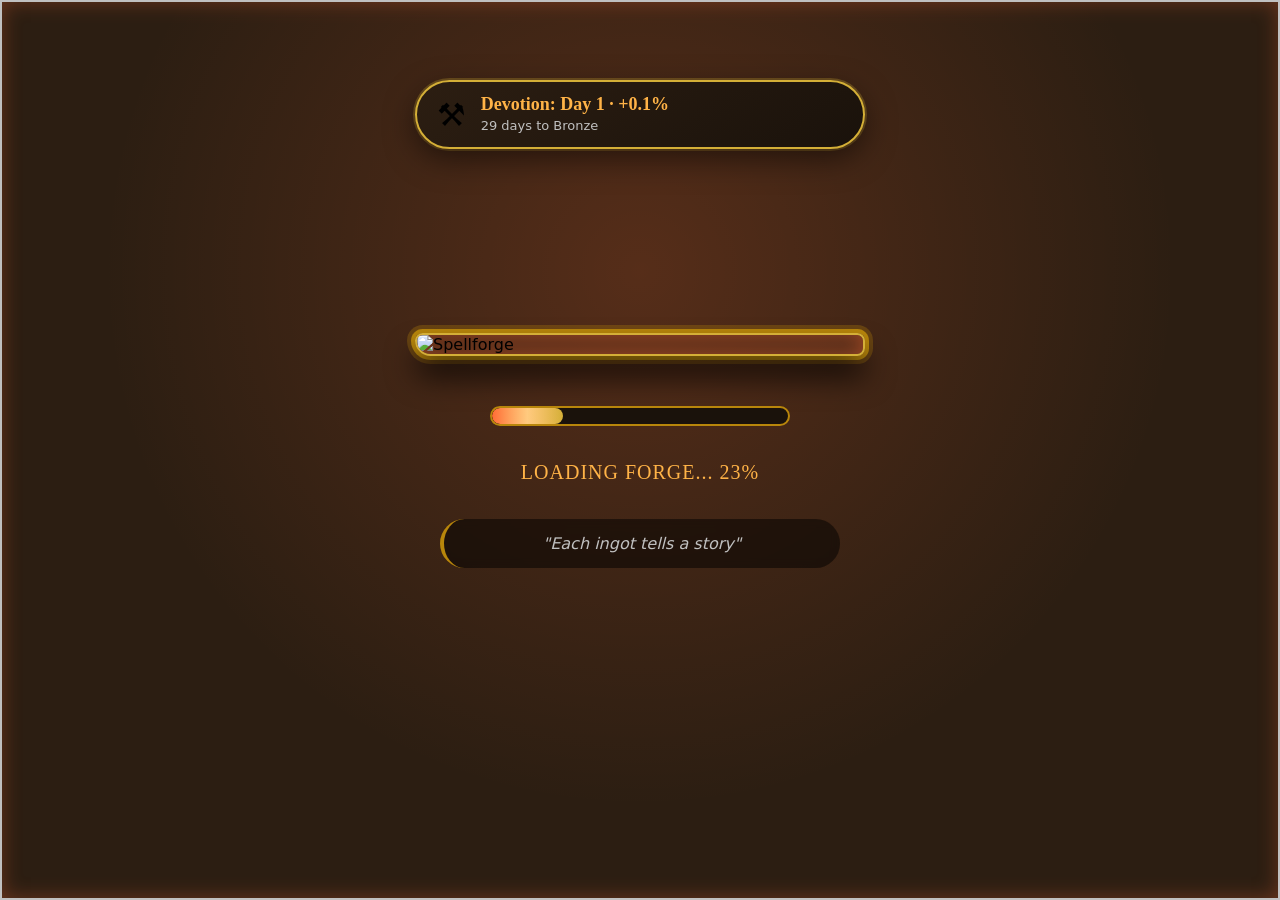
==== commit 586e695a: "Update index.html" ====
--- a/index.html
+++ b/index.html
@@ -60,52 +60,116 @@
             </div>
         </div>
 
-        <!-- Main Game Container -->
-        <div class="game-container" id="gameContainer">
-            <!-- Header with world info and profile -->
+        <!-- HOME SCREEN -->
+        <div class="home-screen" id="homeScreen">
+            <!-- Header with world info only (no profile icon) -->
+            <div class="home-header">
+                <div class="home-world-info">
+                    <span class="world-name" id="homeWorldName">Grand Forge</span>
+                    <span class="tier-badge" id="homeTierBadge">Foundation</span>
+                </div>
+            </div>
+
+            <!-- Streak Card - Prominent -->
+            <div class="streak-card">
+                <div class="streak-title">🔥 STREAK 🔥</div>
+                <div class="streak-days" id="streakDays">0</div>
+                <div class="streak-bonus" id="streakBonus">+0.0% BONUS</div>
+            </div>
+
+            <!-- Current Ingot Card with Dropdown -->
+            <div class="ingot-card-home">
+                <div class="ingot-header">
+                    <span class="ingot-label">CURRENT INGOT</span>
+                </div>
+                <div class="ingot-name" id="currentIngotName">INGOT 01: First Spark</div>
+                <div class="progress-container">
+                    <div class="progress-bar">
+                        <div class="progress-fill" id="currentIngotProgress" style="width: 0%"></div>
+                    </div>
+                    <span class="progress-text" id="currentIngotCount">0/20</span>
+                </div>
+                
+                <!-- Dropdown Button - Expands Downward -->
+                <div class="dropdown-container">
+                    <button class="dropdown-button" id="ingotDropdownBtn">
+                        <span>▼  SELECT INGOT  ▼</span>
+                    </button>
+                    <div class="dropdown-menu hidden" id="ingotDropdownMenu">
+                        <!-- Populated by JavaScript with all unlocked ingots -->
+                    </div>
+                </div>
+            </div>
+
+            <!-- Codex Summary Card -->
+            <div class="codex-summary-card">
+                <span class="codex-label">CODEX:</span>
+                <span class="codex-count" id="codexMasteredCount">0⭐ mastered</span>
+            </div>
+
+            <!-- Quick Actions -->
+            <div class="quick-actions">
+                <button class="home-action-btn" id="forgeSelectedBtn">
+                    <span class="action-icon">⚒️</span>
+                    <span class="action-text">FORGE SELECTED</span>
+                </button>
+                
+                <div class="train-action-container">
+                    <button class="home-action-btn train-btn-home" id="homeTrainBtn">
+                        <span class="action-icon">📖</span>
+                        <span class="action-text">DAILY TRAIN</span>
+                    </button>
+                    <span class="train-timer" id="trainTimer">8h 23m</span>
+                </div>
+                
+                <button class="home-action-btn" id="homeLeaderboardBtn">
+                    <span class="action-icon">🏆</span>
+                    <span class="action-text">LEADERBOARD</span>
+                </button>
+                
+                <button class="home-action-btn" id="homeCodexBtn">
+                    <span class="action-icon">📚</span>
+                    <span class="action-text">VIEW CODEX</span>
+                </button>
+            </div>
+
+            <!-- Footer Icons - All White for Visibility -->
+            <div class="footer-icons">
+                <button class="footer-icon" id="homeFooterProfileBtn" title="Profile">
+                    <svg width="32" height="32">
+                        <use href="assets/icons.svg#icon-profile"/>
+                    </svg>
+                </button>
+                <button class="footer-icon" id="homeFooterSettingsBtn" title="Settings">
+                    <svg width="32" height="32">
+                        <use href="assets/icons.svg#icon-settings"/>
+                    </svg>
+                </button>
+                <button class="footer-icon" id="homeFooterInfoBtn" title="Info">
+                    ?
+                </button>
+            </div>
+        </div>
+
+        <!-- MAIN GAME CONTAINER -->
+        <div class="game-container hidden" id="gameContainer">
+            <!-- Header with back button and progress only -->
             <div class="header">
-                <div class="world-info" id="worldInfo">
-                    <span class="world-icon" id="worldIcon">
-                        <svg width="28" height="28">
-                            <use href="assets/icons.svg#icon-anvil"/>
-                        </svg>
-                    </span>
-                    <span class="world-name" id="worldName">Grand Forge</span>
-                    <span class="tier-badge" id="tierBadge">Foundation</span>
+                <div class="game-header-left">
+                    <button class="back-btn" id="backToHomeBtn" title="Back to Home">←</button>
+                    <div class="world-info" id="worldInfo">
+                        <span class="world-icon" id="worldIcon">
+                            <svg width="28" height="28">
+                                <use href="assets/icons.svg#icon-anvil"/>
+                            </svg>
+                        </span>
+                        <span class="world-name" id="worldName">Grand Forge</span>
+                        <span class="tier-badge" id="tierBadge">Foundation</span>
+                    </div>
                 </div>
                 <div class="header-right">
                     <span class="progress-badge" id="progressDisplay">0/600</span>
-                    
-                    <!-- DEVOTION BADGE - NEW (Optional) -->
-                    <span class="devotion-badge-header" id="devotionBadge" title="Devotion Bonus" style="display: none;">
-                        <svg width="20" height="20">
-                            <use href="assets/icons.svg#icon-devotion"/>
-                        </svg>
-                        <span id="devotionPercent">0%</span>
-                    </span>
-                    
-                    <button class="profile-icon" id="profileIconBtn">
-                        <svg width="32" height="32">
-                            <use href="assets/icons.svg#icon-blacksmith"/>
-                        </svg>
-                    </button>
-                </div>
-            </div>
-
-            <!-- Unit Selector Section - Hidden during gameplay -->
-            <div class="unit-section" id="unitSection">
-                <div class="unit-header">
-                    <span class="unit-label" id="unitLabel">
-                        <svg width="20" height="20" style="margin-right: 8px;">
-                            <use href="assets/icons.svg#icon-ingot"/>
-                        </svg>
-                        INGOTS
-                    </span>
-                    <select class="unit-selector" id="unitSelector">
-                        <option value="1">Ingot 01 · First Spark</option>
-                    </select>
-                </div>
-                <div class="unit-grid" id="unitGrid"></div>
+                </div>
             </div>
 
             <!-- Word List Area - The Workbench -->
@@ -119,7 +183,7 @@
                 <div class="word-grid" id="wordListContainer"></div>
             </div>
 
-            <!-- Active Word Hint - The Blueprint -->
+            <!-- Active Word Hint - Simple underscores only -->
             <div class="active-hint" id="activeHintArea">
                 <span class="target-word" id="activeWordDisplay">—</span>
                 <span class="next-letter" id="nextLetterDisplay">?</span>
@@ -166,7 +230,32 @@
             </div>
         </div>
 
-        <!-- Popup Overlay -->
+        <!-- UNIT SELECTION SECTION -->
+        <div class="unit-section" id="unitSection">
+            <div class="unit-header">
+                <span class="unit-label">
+                    <svg width="20" height="20" style="margin-right: 8px;">
+                        <use href="assets/icons.svg#icon-ingot"/>
+                    </svg>
+                    SELECT INGOT
+                </span>
+                <select class="unit-selector" id="unitSelector">
+                    <option value="1">INGOT 01 · First Spark</option>
+                </select>
+            </div>
+            <div class="unit-grid" id="unitGrid">
+                <!-- Populated by JavaScript -->
+            </div>
+        </div>
+
+        <!-- PROFILE ICON - Fixed position -->
+        <button class="profile-icon" id="profileIconBtn" title="Profile" style="position: fixed; top: 20px; right: 20px; z-index: 1000;">
+            <svg width="32" height="32">
+                <use href="assets/icons.svg#icon-profile"/>
+            </svg>
+        </button>
+
+        <!-- Popup Overlay - Used for all modals -->
         <div id="popupOverlay" class="popup-overlay hidden"></div>
     </div>
 
--- a/styles.css
+++ b/styles.css
@@ -183,6 +183,86 @@
     75% { transform: rotate(5deg); }
 }
 
+/* ---------- DEVOTION NOTIFICATION (NEW) ---------- */
+.devotion-notification {
+    position: fixed;
+    top: 80px;
+    left: 0;
+    right: 0;
+    display: flex;
+    justify-content: center;
+    z-index: 2400;
+    opacity: 0;
+    transform: translateY(-20px);
+    transition: all 0.3s ease;
+    pointer-events: none;
+}
+
+.devotion-notification.show {
+    opacity: 1;
+    transform: translateY(0);
+    pointer-events: auto;
+}
+
+.devotion-notification.milestone {
+    z-index: 2600;
+}
+
+.devotion-notification.milestone .devotion-content {
+    border-width: 3px;
+    animation: milestonePulse 2s infinite;
+}
+
+@keyframes milestonePulse {
+    0%, 100% { transform: scale(1); }
+    50% { transform: scale(1.02); }
+}
+
+.devotion-content {
+    background: linear-gradient(145deg, var(--iron-deep), var(--iron-dark));
+    border: 2px solid var(--forge-gold);
+    border-radius: 60px;
+    padding: 12px 25px 12px 20px;
+    display: flex;
+    align-items: center;
+    gap: 15px;
+    box-shadow: 
+        0 10px 30px rgba(0, 0, 0, 0.5),
+        0 0 0 2px rgba(212, 175, 55, 0.3);
+    backdrop-filter: blur(8px);
+    max-width: 450px;
+    width: 90%;
+}
+
+.devotion-icon {
+    font-size: 32px;
+    animation: devotionGlow 3s infinite;
+}
+
+@keyframes devotionGlow {
+    0%, 100% { filter: drop-shadow(0 0 5px currentColor); }
+    50% { filter: drop-shadow(0 0 15px currentColor); }
+}
+
+.devotion-text {
+    flex: 1;
+    color: var(--forge-glow);
+}
+
+.devotion-text strong {
+    display: block;
+    font-size: 18px;
+    font-family: 'Cinzel', serif;
+    margin-bottom: 2px;
+}
+
+.devotion-text small {
+    display: block;
+    font-size: 13px;
+    color: var(--steel-light);
+    line-height: 1.4;
+}
+
 /* ---------- LOADING SCREEN ---------- */
 .loading-screen {
     position: fixed;
@@ -2048,8 +2128,39 @@
     text-align: right;
 }
 
-.you .score {
-    color: #2D1905;
+/* Devotion Badge in Leaderboard (NEW) */
+.devotion-badge {
+    font-size: 16px;
+    min-width: 24px;
+    text-align: center;
+    margin: 0 2px;
+    filter: drop-shadow(0 0 3px currentColor);
+}
+
+.devotion-badge[title*="Crystal"] {
+    color: #88CCFF;
+    animation: crystalPulse 3s infinite;
+}
+
+.devotion-badge[title*="Gold"] {
+    color: #FFD700;
+}
+
+.devotion-badge[title*="Silver"] {
+    color: #C0C0C0;
+}
+
+.devotion-badge[title*="Bronze"] {
+    color: #CD7F32;
+}
+
+.you .devotion-badge {
+    filter: drop-shadow(0 0 5px currentColor);
+}
+
+@keyframes crystalPulse {
+    0%, 100% { filter: drop-shadow(0 0 3px #88CCFF); }
+    50% { filter: drop-shadow(0 0 10px #AADDFF); }
 }
 
 .crown {
@@ -2057,6 +2168,10 @@
     margin-left: 4px;
     min-width: 22px;
     text-align: right;
+}
+
+.you .score {
+    color: #2D1905;
 }
 
 .leaderboard-footer {
@@ -2168,7 +2283,145 @@
     border: 3px solid var(--forge-bronze);
 }
 
-/* ---------- PROFILE TROPHY BUTTON (ADDED FOR LEADERBOARD ACCESS) ---------- */
+/* ---------- DEVOTION SECTION IN PROFILE (NEW) ---------- */
+.devotion-section {
+    background: #0E2938;
+    border-radius: 40px;
+    padding: 20px;
+    margin: 20px 0;
+    border: 2px solid #B8944A;
+}
+
+.devotion-header {
+    display: flex;
+    justify-content: space-between;
+    align-items: center;
+    margin-bottom: 15px;
+}
+
+.devotion-title {
+    font-size: 18px;
+    font-weight: 700;
+    color: var(--forge-glow);
+    font-family: 'Cinzel', serif;
+    display: flex;
+    align-items: center;
+    gap: 8px;
+}
+
+.devotion-tier-badge {
+    font-size: 24px;
+    filter: drop-shadow(0 0 5px currentColor);
+}
+
+.devotion-tier-badge.bronze { color: #CD7F32; }
+.devotion-tier-badge.silver { color: #C0C0C0; }
+.devotion-tier-badge.gold { color: #FFD700; }
+.devotion-tier-badge.crystal { 
+    color: #88CCFF;
+    animation: crystalPulse 3s infinite;
+}
+
+.devotion-percent {
+    font-size: 20px;
+    font-weight: 800;
+    color: var(--forge-glow);
+    font-family: 'Cinzel', serif;
+}
+
+.devotion-stats {
+    display: flex;
+    justify-content: space-between;
+    margin: 10px 0;
+    font-size: 14px;
+    color: #FFDCAA;
+}
+
+.devotion-bar-container {
+    width: 100%;
+    height: 12px;
+    background: #1D3F4F;
+    border-radius: 30px;
+    border: 1px solid #B8944A;
+    overflow: hidden;
+    margin: 10px 0;
+}
+
+.devotion-bar-fill {
+    height: 100%;
+    background: linear-gradient(90deg, var(--forge-bronze), var(--forge-gold), #FFD700);
+    border-radius: 30px;
+    transition: width 0.3s ease;
+    position: relative;
+    overflow: hidden;
+}
+
+.devotion-bar-fill::after {
+    content: '';
+    position: absolute;
+    top: 0;
+    left: 0;
+    right: 0;
+    bottom: 0;
+    background: linear-gradient(90deg, 
+        transparent 0%,
+        rgba(255, 255, 255, 0.3) 50%,
+        transparent 100%);
+    animation: liquidShimmer 2s infinite;
+}
+
+.devotion-footer {
+    display: flex;
+    justify-content: space-between;
+    margin-top: 8px;
+    font-size: 13px;
+    color: #ACCCDD;
+}
+
+.devotion-milestones {
+    display: flex;
+    justify-content: space-around;
+    margin-top: 15px;
+    padding-top: 15px;
+    border-top: 1px solid #1D3F4F;
+}
+
+.milestone-item {
+    text-align: center;
+    opacity: 0.5;
+    transition: opacity 0.3s ease;
+}
+
+.milestone-item.achieved {
+    opacity: 1;
+}
+
+.milestone-icon {
+    font-size: 20px;
+    margin-bottom: 4px;
+    filter: drop-shadow(0 0 3px currentColor);
+}
+
+.milestone-item.achieved .milestone-icon {
+    animation: milestoneGlow 2s infinite;
+}
+
+@keyframes milestoneGlow {
+    0%, 100% { filter: drop-shadow(0 0 3px gold); }
+    50% { filter: drop-shadow(0 0 10px gold); }
+}
+
+.milestone-item div:last-child {
+    font-size: 12px;
+    color: #ACCCDD;
+}
+
+.milestone-item.achieved div:last-child {
+    color: #FFDCAA;
+    font-weight: 600;
+}
+
+/* ---------- PROFILE TROPHY BUTTON ---------- */
 .profile-trophy {
     display: flex;
     align-items: center;
@@ -2332,6 +2585,23 @@
     .resume-text strong {
         font-size: 14px;
     }
+    
+    /* Responsive devotion section */
+    .devotion-section {
+        padding: 15px;
+    }
+    
+    .devotion-title {
+        font-size: 16px;
+    }
+    
+    .devotion-percent {
+        font-size: 18px;
+    }
+    
+    .milestone-icon {
+        font-size: 18px;
+    }
 }
 
 @media (max-width: 400px) {
@@ -2369,6 +2639,15 @@
     
     .resume-content {
         padding: 8px 12px;
+    }
+    
+    /* Responsive devotion */
+    .devotion-milestones {
+        gap: 5px;
+    }
+    
+    .milestone-item div:last-child {
+        font-size: 10px;
     }
 }
 
@@ -2386,7 +2665,11 @@
     .unit-progress-fill::after,
     .forge-progress-fill::after,
     .chance-bar-fill::after,
-    .resume-icon {
+    .resume-icon,
+    .devotion-icon,
+    .devotion-bar-fill::after,
+    .crystalPulse,
+    .milestone-item.achieved .milestone-icon {
         animation: none !important;
     }
 }
--- a/styles.css
+++ b/styles.css
@@ -183,6 +183,86 @@
     75% { transform: rotate(5deg); }
 }
 
+/* ---------- DEVOTION NOTIFICATION (NEW) ---------- */
+.devotion-notification {
+    position: fixed;
+    top: 80px;
+    left: 0;
+    right: 0;
+    display: flex;
+    justify-content: center;
+    z-index: 2400;
+    opacity: 0;
+    transform: translateY(-20px);
+    transition: all 0.3s ease;
+    pointer-events: none;
+}
+
+.devotion-notification.show {
+    opacity: 1;
+    transform: translateY(0);
+    pointer-events: auto;
+}
+
+.devotion-notification.milestone {
+    z-index: 2600;
+}
+
+.devotion-notification.milestone .devotion-content {
+    border-width: 3px;
+    animation: milestonePulse 2s infinite;
+}
+
+@keyframes milestonePulse {
+    0%, 100% { transform: scale(1); }
+    50% { transform: scale(1.02); }
+}
+
+.devotion-content {
+    background: linear-gradient(145deg, var(--iron-deep), var(--iron-dark));
+    border: 2px solid var(--forge-gold);
+    border-radius: 60px;
+    padding: 12px 25px 12px 20px;
+    display: flex;
+    align-items: center;
+    gap: 15px;
+    box-shadow: 
+        0 10px 30px rgba(0, 0, 0, 0.5),
+        0 0 0 2px rgba(212, 175, 55, 0.3);
+    backdrop-filter: blur(8px);
+    max-width: 450px;
+    width: 90%;
+}
+
+.devotion-icon {
+    font-size: 32px;
+    animation: devotionGlow 3s infinite;
+}
+
+@keyframes devotionGlow {
+    0%, 100% { filter: drop-shadow(0 0 5px currentColor); }
+    50% { filter: drop-shadow(0 0 15px currentColor); }
+}
+
+.devotion-text {
+    flex: 1;
+    color: var(--forge-glow);
+}
+
+.devotion-text strong {
+    display: block;
+    font-size: 18px;
+    font-family: 'Cinzel', serif;
+    margin-bottom: 2px;
+}
+
+.devotion-text small {
+    display: block;
+    font-size: 13px;
+    color: var(--steel-light);
+    line-height: 1.4;
+}
+
 /* ---------- LOADING SCREEN ---------- */
 .loading-screen {
     position: fixed;
@@ -2048,8 +2128,39 @@
     text-align: right;
 }
 
-.you .score {
-    color: #2D1905;
+/* Devotion Badge in Leaderboard (NEW) */
+.devotion-badge {
+    font-size: 16px;
+    min-width: 24px;
+    text-align: center;
+    margin: 0 2px;
+    filter: drop-shadow(0 0 3px currentColor);
+}
+
+.devotion-badge[title*="Crystal"] {
+    color: #88CCFF;
+    animation: crystalPulse 3s infinite;
+}
+
+.devotion-badge[title*="Gold"] {
+    color: #FFD700;
+}
+
+.devotion-badge[title*="Silver"] {
+    color: #C0C0C0;
+}
+
+.devotion-badge[title*="Bronze"] {
+    color: #CD7F32;
+}
+
+.you .devotion-badge {
+    filter: drop-shadow(0 0 5px currentColor);
+}
+
+@keyframes crystalPulse {
+    0%, 100% { filter: drop-shadow(0 0 3px #88CCFF); }
+    50% { filter: drop-shadow(0 0 10px #AADDFF); }
 }
 
 .crown {
@@ -2057,6 +2168,10 @@
     margin-left: 4px;
     min-width: 22px;
     text-align: right;
+}
+
+.you .score {
+    color: #2D1905;
 }
 
 .leaderboard-footer {
@@ -2168,7 +2283,145 @@
     border: 3px solid var(--forge-bronze);
 }
 
-/* ---------- PROFILE TROPHY BUTTON (ADDED FOR LEADERBOARD ACCESS) ---------- */
+/* ---------- DEVOTION SECTION IN PROFILE (NEW) ---------- */
+.devotion-section {
+    background: #0E2938;
+    border-radius: 40px;
+    padding: 20px;
+    margin: 20px 0;
+    border: 2px solid #B8944A;
+}
+
+.devotion-header {
+    display: flex;
+    justify-content: space-between;
+    align-items: center;
+    margin-bottom: 15px;
+}
+
+.devotion-title {
+    font-size: 18px;
+    font-weight: 700;
+    color: var(--forge-glow);
+    font-family: 'Cinzel', serif;
+    display: flex;
+    align-items: center;
+    gap: 8px;
+}
+
+.devotion-tier-badge {
+    font-size: 24px;
+    filter: drop-shadow(0 0 5px currentColor);
+}
+
+.devotion-tier-badge.bronze { color: #CD7F32; }
+.devotion-tier-badge.silver { color: #C0C0C0; }
+.devotion-tier-badge.gold { color: #FFD700; }
+.devotion-tier-badge.crystal { 
+    color: #88CCFF;
+    animation: crystalPulse 3s infinite;
+}
+
+.devotion-percent {
+    font-size: 20px;
+    font-weight: 800;
+    color: var(--forge-glow);
+    font-family: 'Cinzel', serif;
+}
+
+.devotion-stats {
+    display: flex;
+    justify-content: space-between;
+    margin: 10px 0;
+    font-size: 14px;
+    color: #FFDCAA;
+}
+
+.devotion-bar-container {
+    width: 100%;
+    height: 12px;
+    background: #1D3F4F;
+    border-radius: 30px;
+    border: 1px solid #B8944A;
+    overflow: hidden;
+    margin: 10px 0;
+}
+
+.devotion-bar-fill {
+    height: 100%;
+    background: linear-gradient(90deg, var(--forge-bronze), var(--forge-gold), #FFD700);
+    border-radius: 30px;
+    transition: width 0.3s ease;
+    position: relative;
+    overflow: hidden;
+}
+
+.devotion-bar-fill::after {
+    content: '';
+    position: absolute;
+    top: 0;
+    left: 0;
+    right: 0;
+    bottom: 0;
+    background: linear-gradient(90deg, 
+        transparent 0%,
+        rgba(255, 255, 255, 0.3) 50%,
+        transparent 100%);
+    animation: liquidShimmer 2s infinite;
+}
+
+.devotion-footer {
+    display: flex;
+    justify-content: space-between;
+    margin-top: 8px;
+    font-size: 13px;
+    color: #ACCCDD;
+}
+
+.devotion-milestones {
+    display: flex;
+    justify-content: space-around;
+    margin-top: 15px;
+    padding-top: 15px;
+    border-top: 1px solid #1D3F4F;
+}
+
+.milestone-item {
+    text-align: center;
+    opacity: 0.5;
+    transition: opacity 0.3s ease;
+}
+
+.milestone-item.achieved {
+    opacity: 1;
+}
+
+.milestone-icon {
+    font-size: 20px;
+    margin-bottom: 4px;
+    filter: drop-shadow(0 0 3px currentColor);
+}
+
+.milestone-item.achieved .milestone-icon {
+    animation: milestoneGlow 2s infinite;
+}
+
+@keyframes milestoneGlow {
+    0%, 100% { filter: drop-shadow(0 0 3px gold); }
+    50% { filter: drop-shadow(0 0 10px gold); }
+}
+
+.milestone-item div:last-child {
+    font-size: 12px;
+    color: #ACCCDD;
+}
+
+.milestone-item.achieved div:last-child {
+    color: #FFDCAA;
+    font-weight: 600;
+}
+
+/* ---------- PROFILE TROPHY BUTTON ---------- */
 .profile-trophy {
     display: flex;
     align-items: center;
@@ -2332,6 +2585,23 @@
     .resume-text strong {
         font-size: 14px;
     }
+    
+    /* Responsive devotion section */
+    .devotion-section {
+        padding: 15px;
+    }
+    
+    .devotion-title {
+        font-size: 16px;
+    }
+    
+    .devotion-percent {
+        font-size: 18px;
+    }
+    
+    .milestone-icon {
+        font-size: 18px;
+    }
 }
 
 @media (max-width: 400px) {
@@ -2369,6 +2639,15 @@
     
     .resume-content {
         padding: 8px 12px;
+    }
+    
+    /* Responsive devotion */
+    .devotion-milestones {
+        gap: 5px;
+    }
+    
+    .milestone-item div:last-child {
+        font-size: 10px;
     }
 }
 
@@ -2386,7 +2665,11 @@
     .unit-progress-fill::after,
     .forge-progress-fill::after,
     .chance-bar-fill::after,
-    .resume-icon {
+    .resume-icon,
+    .devotion-icon,
+    .devotion-bar-fill::after,
+    .crystalPulse,
+    .milestone-item.achieved .milestone-icon {
         animation: none !important;
     }
 }
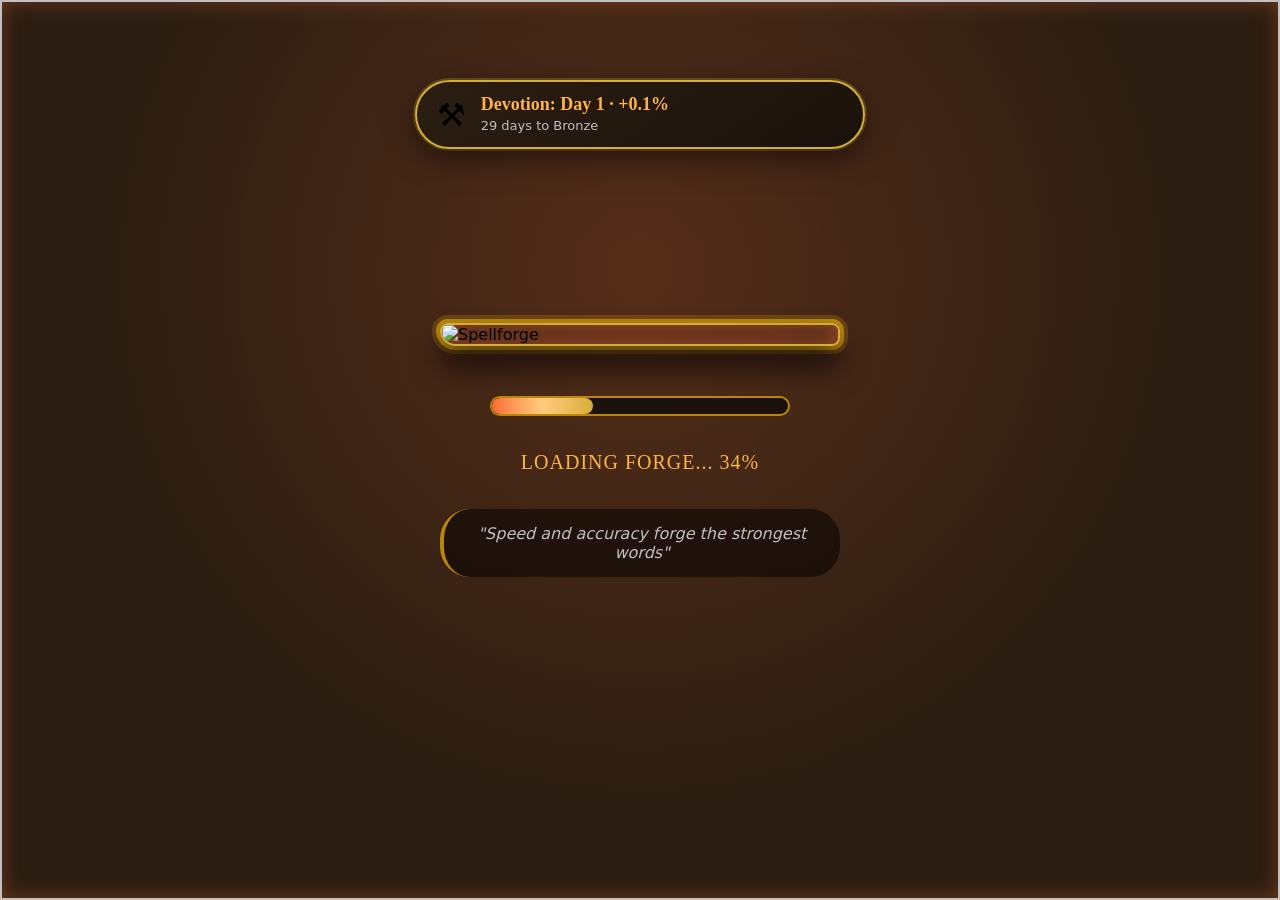
==== commit 6a8be4bd: "Update index.html" ====
--- a/index.html
+++ b/index.html
@@ -62,7 +62,7 @@
 
         <!-- HOME SCREEN -->
         <div class="home-screen" id="homeScreen">
-            <!-- Header with world info only (no profile icon) -->
+            <!-- Header with world info only -->
             <div class="home-header">
                 <div class="home-world-info">
                     <span class="world-name" id="homeWorldName">Grand Forge</span>
@@ -77,12 +77,15 @@
                 <div class="streak-bonus" id="streakBonus">+0.0% BONUS</div>
             </div>
 
-            <!-- Current Ingot Card with Dropdown -->
+            <!-- Current Ingot Card with READY button (dropdown REMOVED per agreement) -->
             <div class="ingot-card-home">
                 <div class="ingot-header">
                     <span class="ingot-label">CURRENT INGOT</span>
                 </div>
-                <div class="ingot-name" id="currentIngotName">INGOT 01: First Spark</div>
+                <div class="ingot-row">
+                    <span class="ingot-name" id="currentIngotName">INGOT 01: First Spark</span>
+                    <button class="ready-btn" id="readyBtn">READY</button>
+                </div>
                 <div class="progress-container">
                     <div class="progress-bar">
                         <div class="progress-fill" id="currentIngotProgress" style="width: 0%"></div>
@@ -90,15 +93,7 @@
                     <span class="progress-text" id="currentIngotCount">0/20</span>
                 </div>
                 
-                <!-- Dropdown Button - Expands Downward -->
-                <div class="dropdown-container">
-                    <button class="dropdown-button" id="ingotDropdownBtn">
-                        <span>▼  SELECT INGOT  ▼</span>
-                    </button>
-                    <div class="dropdown-menu hidden" id="ingotDropdownMenu">
-                        <!-- Populated by JavaScript with all unlocked ingots -->
-                    </div>
-                </div>
+                <!-- DROPDOWN REMOVED - as agreed -->
             </div>
 
             <!-- Codex Summary Card -->
@@ -107,33 +102,37 @@
                 <span class="codex-count" id="codexMasteredCount">0⭐ mastered</span>
             </div>
 
-            <!-- Quick Actions -->
+            <!-- Quick Actions - CORRECT ORDER as agreed: Daily Train, Practice, Leaderboard, View Codex -->
             <div class="quick-actions">
-                <button class="home-action-btn" id="forgeSelectedBtn">
-                    <span class="action-icon">⚒️</span>
-                    <span class="action-text">FORGE SELECTED</span>
-                </button>
-                
+                <!-- 1. Daily Train (first) -->
                 <div class="train-action-container">
                     <button class="home-action-btn train-btn-home" id="homeTrainBtn">
                         <span class="action-icon">📖</span>
                         <span class="action-text">DAILY TRAIN</span>
                     </button>
-                    <span class="train-timer" id="trainTimer">8h 23m</span>
-                </div>
-                
+                    <span class="train-timer" id="trainTimer">READY!</span>
+                </div>
+                
+                <!-- 2. Practice (second) - CHANGED from "FORGE SELECTED" to "PRACTICE" -->
+                <button class="home-action-btn" id="forgeSelectedBtn">
+                    <span class="action-icon">⚒️</span>
+                    <span class="action-text">PRACTICE</span>
+                </button>
+                
+                <!-- 3. Leaderboard (third) -->
                 <button class="home-action-btn" id="homeLeaderboardBtn">
                     <span class="action-icon">🏆</span>
                     <span class="action-text">LEADERBOARD</span>
                 </button>
                 
+                <!-- 4. View Codex (fourth) -->
                 <button class="home-action-btn" id="homeCodexBtn">
                     <span class="action-icon">📚</span>
                     <span class="action-text">VIEW CODEX</span>
                 </button>
             </div>
 
-            <!-- Footer Icons - All White for Visibility -->
+            <!-- Footer Icons - Profile button ONLY in footer (top right removed per agreement) -->
             <div class="footer-icons">
                 <button class="footer-icon" id="homeFooterProfileBtn" title="Profile">
                     <svg width="32" height="32">
@@ -221,17 +220,11 @@
                 FORGE AGAIN
             </button>
             
-            <!-- Footer -->
-            <div class="telegram-footer">
-                <svg width="16" height="16" style="margin-right: 4px;">
-                    <use href="assets/icons.svg#icon-hammer"/>
-                </svg>
-                Telegram Mini App · forge words to unlock
-            </div>
-        </div>
-
-        <!-- UNIT SELECTION SECTION -->
-        <div class="unit-section" id="unitSection">
+            <!-- FOOTER REMOVED - as agreed (Telegram text deleted) -->
+        </div>
+
+        <!-- UNIT SECTION - hidden by default, appears in game screen -->
+        <div class="unit-section hidden" id="unitSection">
             <div class="unit-header">
                 <span class="unit-label">
                     <svg width="20" height="20" style="margin-right: 8px;">
@@ -248,13 +241,6 @@
             </div>
         </div>
 
-        <!-- PROFILE ICON - Fixed position -->
-        <button class="profile-icon" id="profileIconBtn" title="Profile" style="position: fixed; top: 20px; right: 20px; z-index: 1000;">
-            <svg width="32" height="32">
-                <use href="assets/icons.svg#icon-profile"/>
-            </svg>
-        </button>
-
         <!-- Popup Overlay - Used for all modals -->
         <div id="popupOverlay" class="popup-overlay hidden"></div>
     </div>
--- a/styles.css
+++ b/styles.css
@@ -183,7 +183,7 @@
     75% { transform: rotate(5deg); }
 }
 
-/* ---------- DEVOTION NOTIFICATION (NEW) ---------- */
+/* ---------- DEVOTION NOTIFICATION ---------- */
 .devotion-notification {
     position: fixed;
     top: 80px;
@@ -261,6 +261,45 @@
     font-size: 13px;
     color: var(--steel-light);
     line-height: 1.4;
+}
+
+/* ---------- TOAST NOTIFICATION ---------- */
+.toast-notification {
+    position: fixed;
+    bottom: 30px;
+    left: 50%;
+    transform: translateX(-50%) translateY(100px);
+    z-index: 3000;
+    opacity: 0;
+    transition: all 0.3s ease;
+    pointer-events: none;
+}
+
+.toast-notification.show {
+    transform: translateX(-50%) translateY(0);
+    opacity: 1;
+}
+
+.toast-content {
+    background: linear-gradient(145deg, #2A3F4F, #1A2F3F);
+    border: 2px solid var(--forge-gold);
+    border-radius: 60px;
+    padding: 12px 25px;
+    display: flex;
+    align-items: center;
+    gap: 12px;
+    box-shadow: 0 10px 30px rgba(0, 0, 0, 0.5);
+    backdrop-filter: blur(8px);
+}
+
+.toast-icon {
+    font-size: 24px;
+}
+
+.toast-message {
+    color: var(--forge-glow);
+    font-size: 16px;
+    font-weight: 500;
 }
 
 /* ---------- LOADING SCREEN ---------- */
@@ -301,16 +340,14 @@
     max-width: 500px;
     margin: 0 auto;
     padding: 20px;
-    /* Fixed: Changed from -8% to 0 to prevent top bleeding */
     transform: translateY(0);
 }
 
-/* Make image responsive but prevent bleeding */
 .loading-image {
     width: 100%;
     max-width: 400px;
     height: auto;
-    max-height: 60vh; /* Prevents image from getting too tall */
+    max-height: 60vh;
     object-fit: contain;
     border-radius: 30px 30px 30px 60px;
     margin-bottom: 30px;
@@ -402,64 +439,434 @@
     backdrop-filter: blur(4px);
 }
 
-/* Responsive adjustments for very tall screens */
-@media (min-height: 800px) {
-    .loading-content {
-        transform: translateY(0);
-    }
-    
-    .loading-image {
-        max-width: 450px;
-        max-height: 50vh;
-    }
-}
-
-/* Responsive adjustments for short screens */
-@media (max-height: 600px) {
-    .loading-content {
-        transform: translateY(0);
-    }
-    
-    .loading-image {
-        max-width: 250px;
-        margin-bottom: 15px;
-        max-height: 40vh;
-    }
-    
-    .loading-bar-container {
-        margin: 10px auto;
-    }
-    
-    .loading-tip {
-        margin: 10px auto;
-        padding: 10px 15px;
-        font-size: 14px;
-    }
-    
-    .loading-text {
-        font-size: 16px;
-        margin: 8px 0;
-    }
-}
-
-/* Ensure image never bleeds on small screens */
-@media (max-width: 400px) {
-    .loading-image {
-        max-width: 260px;
-        border-radius: 20px 20px 20px 40px;
-    }
-    
-    .loading-content {
-        padding: 10px;
-    }
-}
-
 @keyframes liquidShimmer {
     0% { transform: translateX(-100%); }
     100% { transform: translateX(100%); }
 }
 
-/* ---------- MAIN GAME CONTAINER ---------- */
+/* ---------- HOME SCREEN ---------- */
+.home-screen {
+    max-width: 600px;
+    width: 100%;
+    margin: var(--space-md) auto;
+    padding: var(--space-lg) var(--space-md) var(--space-xl);
+    background: rgba(26, 18, 11, 0.8);
+    backdrop-filter: blur(12px);
+    -webkit-backdrop-filter: blur(12px);
+    border: 2px solid var(--forge-bronze);
+    border-radius: 48px 48px 48px 48px;
+    box-shadow: 
+        0 25px 40px -10px rgba(0, 0, 0, 0.8),
+        inset 0 1px 3px rgba(255, 215, 140, 0.2);
+    position: relative;
+    z-index: 1;
+}
+
+.home-screen::before {
+    content: '';
+    position: absolute;
+    top: 10px;
+    left: 10px;
+    right: 10px;
+    bottom: 10px;
+    border: 1px dashed rgba(184, 134, 11, 0.2);
+    border-radius: 38px;
+    pointer-events: none;
+}
+
+.home-screen::after {
+    content: '';
+    position: absolute;
+    bottom: 20px;
+    right: 20px;
+    width: 100px;
+    height: 100px;
+    background: radial-gradient(circle, 
+        rgba(255, 107, 53, 0.2) 0%,
+        transparent 70%);
+    border-radius: 50%;
+    filter: blur(20px);
+    pointer-events: none;
+    z-index: -1;
+}
+
+.home-header {
+    display: flex;
+    justify-content: space-between;
+    align-items: center;
+    margin-bottom: var(--space-lg);
+    color: white;
+    padding: 0 var(--space-xs);
+}
+
+.home-world-info {
+    display: flex;
+    align-items: center;
+    gap: var(--space-sm);
+    background: rgba(0, 0, 0, 0.5);
+    padding: var(--space-sm) var(--space-md);
+    border-radius: 60px;
+    border: 1px solid rgba(255, 215, 140, 0.3);
+    backdrop-filter: blur(4px);
+}
+
+.home-world-info .world-name {
+    font-weight: 700;
+    font-size: 18px;
+    color: var(--forge-glow);
+    font-family: 'Cinzel', serif;
+}
+
+/* ---------- STREAK CARD ---------- */
+.streak-card {
+    background: linear-gradient(145deg, 
+        rgba(42, 30, 20, 0.9), 
+        rgba(26, 18, 11, 0.95));
+    border: 2px solid var(--forge-bronze);
+    border-radius: 20px 5px 20px 5px;
+    box-shadow: 
+        inset 0 2px 5px rgba(0, 0, 0, 0.8),
+        0 8px 0 var(--iron-dark);
+    padding: 20px;
+    margin-bottom: 20px;
+    text-align: center;
+    position: relative;
+    overflow: hidden;
+}
+
+.streak-card::after {
+    content: '';
+    position: absolute;
+    top: -50%;
+    left: -50%;
+    width: 200%;
+    height: 200%;
+    background: radial-gradient(circle at 30% 30%, 
+        rgba(255, 255, 255, 0.1), 
+        transparent 70%);
+    opacity: 0;
+    transition: opacity 0.2s;
+    pointer-events: none;
+}
+
+.streak-card:hover::after {
+    opacity: 0.2;
+}
+
+.streak-title {
+    font-size: 20px;
+    font-weight: 700;
+    color: var(--forge-glow);
+    font-family: 'Cinzel', serif;
+    margin-bottom: 10px;
+    letter-spacing: 2px;
+}
+
+.streak-days {
+    font-size: 48px;
+    font-weight: 900;
+    color: var(--forge-gold);
+    font-family: 'Cinzel', serif;
+    line-height: 1.2;
+    margin-bottom: 5px;
+    text-shadow: 0 4px 0 #7F5F2F;
+}
+
+.streak-bonus {
+    font-size: 18px;
+    color: #ACCCDD;
+    font-weight: 600;
+}
+
+/* ---------- INGOT CARD HOME ---------- */
+.ingot-card-home {
+    background: linear-gradient(145deg, 
+        rgba(42, 30, 20, 0.9), 
+        rgba(26, 18, 11, 0.95));
+    border: 2px solid var(--forge-bronze);
+    border-radius: 20px 5px 20px 5px;
+    box-shadow: 
+        inset 0 2px 5px rgba(0, 0, 0, 0.8),
+        0 8px 0 var(--iron-dark);
+    padding: 15px;
+    margin-bottom: 15px;
+    position: relative;
+    overflow: hidden;
+}
+
+.ingot-card-home .ingot-header {
+    margin-bottom: 10px;
+}
+
+.ingot-card-home .ingot-label {
+    font-size: 14px;
+    color: var(--steel-light);
+    text-transform: uppercase;
+    letter-spacing: 1px;
+}
+
+.ingot-card-home .ingot-name {
+    font-size: 20px;
+    font-weight: 700;
+    color: white;
+    font-family: 'Cinzel', serif;
+    margin-bottom: 10px;
+}
+
+.ingot-card-home .progress-container {
+    display: flex;
+    align-items: center;
+    gap: 10px;
+    margin-bottom: 15px;
+}
+
+.ingot-card-home .progress-bar {
+    flex: 1;
+    height: 8px;
+    background: var(--iron-dark);
+    border-radius: 10px;
+    overflow: hidden;
+    border: 1px solid rgba(184, 134, 11, 0.3);
+}
+
+.ingot-card-home .progress-fill {
+    height: 100%;
+    background: linear-gradient(90deg, var(--forge-orange), var(--forge-glow));
+    border-radius: 10px;
+    transition: width 0.3s ease;
+}
+
+.ingot-card-home .progress-text {
+    font-size: 14px;
+    font-weight: 600;
+    color: var(--forge-glow);
+    min-width: 45px;
+}
+
+/* ---------- DROPDOWN ---------- */
+.dropdown-container {
+    position: relative;
+    width: 100%;
+}
+
+.dropdown-button {
+    width: 100%;
+    background: var(--iron-deep);
+    border: 2px solid var(--forge-bronze);
+    border-radius: 40px;
+    padding: 12px 16px;
+    color: var(--forge-glow);
+    font-family: 'Cinzel', serif;
+    font-size: 16px;
+    font-weight: 600;
+    cursor: pointer;
+    text-align: center;
+    box-shadow: 0 4px 0 var(--iron-dark);
+    transition: all 0.1s ease;
+}
+
+.dropdown-button:active {
+    transform: translateY(4px);
+    box-shadow: 0 0 0 var(--iron-dark);
+}
+
+.dropdown-button.active {
+    border-color: var(--forge-gold);
+    box-shadow: 0 0 15px var(--forge-gold);
+}
+
+.dropdown-menu {
+    position: absolute;
+    top: 100%;
+    left: 0;
+    right: 0;
+    margin-top: 5px;
+    background: var(--iron-deep);
+    border: 2px solid var(--forge-bronze);
+    border-radius: 20px;
+    max-height: 250px;
+    overflow-y: auto;
+    z-index: 100;
+    box-shadow: 0 10px 20px rgba(0, 0, 0, 0.5);
+}
+
+.dropdown-menu.hidden {
+    display: none;
+}
+
+.dropdown-item {
+    padding: 12px 16px;
+    color: white;
+    font-family: 'Inter', sans-serif;
+    cursor: pointer;
+    border-bottom: 1px solid rgba(184, 134, 11, 0.2);
+    transition: all 0.1s ease;
+}
+
+.dropdown-item:last-child {
+    border-bottom: none;
+}
+
+.dropdown-item:hover {
+    background: #2C5A6E;
+}
+
+.dropdown-item.current {
+    color: var(--forge-gold);
+    font-weight: 700;
+    background: rgba(212, 175, 55, 0.1);
+}
+
+/* ---------- CODEX SUMMARY CARD ---------- */
+.codex-summary-card {
+    background: linear-gradient(145deg, 
+        rgba(42, 30, 20, 0.9), 
+        rgba(26, 18, 11, 0.95));
+    border: 2px solid var(--forge-bronze);
+    border-radius: 20px 5px 20px 5px;
+    box-shadow: 
+        inset 0 2px 5px rgba(0, 0, 0, 0.8),
+        0 8px 0 var(--iron-dark);
+    padding: 12px 15px;
+    margin-bottom: 20px;
+    display: flex;
+    justify-content: space-between;
+    align-items: center;
+}
+
+.codex-label {
+    font-size: 16px;
+    color: var(--steel-light);
+    font-weight: 500;
+}
+
+.codex-count {
+    font-size: 20px;
+    font-weight: 700;
+    color: var(--forge-glow);
+    font-family: 'Cinzel', serif;
+}
+
+/* ---------- QUICK ACTIONS ---------- */
+.quick-actions {
+    display: flex;
+    flex-direction: column;
+    gap: 10px;
+    margin-bottom: 20px;
+}
+
+.home-action-btn {
+    background: linear-gradient(145deg, #4A3E32, #2A1E12);
+    border: 2px solid var(--forge-bronze);
+    border-radius: 40px;
+    padding: 14px 20px;
+    color: var(--forge-glow);
+    font-family: 'Cinzel', serif;
+    font-weight: 700;
+    font-size: 18px;
+    box-shadow: 0 6px 0 var(--iron-dark);
+    cursor: pointer;
+    width: 100%;
+    text-align: left;
+    display: flex;
+    align-items: center;
+    gap: 15px;
+    transition: all 0.1s ease;
+}
+
+.home-action-btn:active {
+    transform: translateY(4px);
+    box-shadow: 0 2px 0 var(--iron-dark);
+}
+
+.home-action-btn:disabled {
+    opacity: 0.5;
+    cursor: not-allowed;
+    transform: none;
+    box-shadow: 0 6px 0 var(--iron-dark);
+}
+
+.home-action-btn .action-icon {
+    font-size: 24px;
+    min-width: 40px;
+    text-align: center;
+}
+
+.home-action-btn .action-text {
+    flex: 1;
+}
+
+.train-action-container {
+    position: relative;
+    width: 100%;
+}
+
+.train-timer {
+    position: absolute;
+    right: 20px;
+    top: 50%;
+    transform: translateY(-50%);
+    color: var(--forge-glow);
+    font-family: 'Cinzel', serif;
+    font-size: 16px;
+    font-weight: 600;
+    background: rgba(0, 0, 0, 0.3);
+    padding: 4px 10px;
+    border-radius: 30px;
+    border: 1px solid var(--forge-gold);
+}
+
+/* ---------- FOOTER ICONS - ALL WHITE FOR VISIBILITY ---------- */
+.footer-icons {
+    display: flex;
+    justify-content: center;
+    gap: 30px;
+    padding: 15px 0 5px;
+    border-top: 1px solid rgba(184, 134, 11, 0.3);
+    margin-top: 10px;
+}
+
+.footer-icon {
+    background: none;
+    border: none;
+    cursor: pointer;
+    width: 48px;
+    height: 48px;
+    display: flex;
+    align-items: center;
+    justify-content: center;
+    transition: all 0.1s var(--strike-timing);
+    border-radius: 50%;
+    font-size: 28px;
+    color: #FFFFFF;
+    text-shadow: 0 2px 4px rgba(0, 0, 0, 0.3);
+}
+
+.footer-icon svg {
+    width: 32px;
+    height: 32px;
+    fill: #FFFFFF;
+    filter: drop-shadow(0 2px 4px rgba(0, 0, 0, 0.3));
+    transition: all 0.1s ease;
+}
+
+.footer-icon:hover {
+    color: var(--forge-gold);
+    transform: scale(1.1);
+    filter: drop-shadow(0 0 8px var(--forge-glow));
+}
+
+.footer-icon:hover svg {
+    fill: var(--forge-gold);
+    transform: scale(1.1);
+    filter: drop-shadow(0 0 8px var(--forge-glow));
+}
+
+.footer-icon:active {
+    transform: scale(0.95);
+}
+
+/* ---------- GAME CONTAINER (EXISTING - STREAMLINED) ---------- */
 .game-container {
     max-width: 600px;
     width: 100%;
@@ -477,7 +884,6 @@
     z-index: 1;
 }
 
-/* Riveted corners effect */
 .game-container::before {
     content: '';
     position: absolute;
@@ -490,7 +896,6 @@
     pointer-events: none;
 }
 
-/* Forge glow effect */
 .game-container::after {
     content: '';
     position: absolute;
@@ -507,103 +912,7 @@
     z-index: -1;
 }
 
-/* ---------- FORGE MESSAGE OVERLAY ---------- */
-.forge-message-overlay {
-    position: fixed;
-    top: 0;
-    left: 0;
-    width: 100%;
-    height: 100%;
-    display: flex;
-    justify-content: center;
-    align-items: center;
-    z-index: 1500;
-    pointer-events: none;
-    background: transparent;
-}
-
-.forge-message-card {
-    background: rgba(26, 18, 11, 0.95);
-    backdrop-filter: blur(12px);
-    border-radius: 60px;
-    padding: var(--space-xl);
-    text-align: center;
-    border: 3px solid var(--forge-bronze);
-    box-shadow: 
-        0 0 50px rgba(0, 0, 0, 0.9),
-        0 0 0 2px var(--forge-gold);
-    max-width: 400px;
-    width: 90%;
-}
-
-.forge-message-icon {
-    margin-bottom: var(--space-lg);
-    animation: hammerStrike 0.5s var(--strike-timing);
-}
-
-.forge-message-icon svg {
-    width: 80px;
-    height: 80px;
-    fill: var(--forge-glow);
-    filter: drop-shadow(0 0 10px var(--forge-orange));
-}
-
-@keyframes hammerStrike {
-    0% { transform: scale(1) rotate(0deg); }
-    25% { transform: scale(1.3) rotate(-10deg); }
-    50% { transform: scale(1) rotate(0deg); }
-    75% { transform: scale(1.2) rotate(5deg); }
-    100% { transform: scale(1) rotate(0deg); }
-}
-
-.forge-message-text {
-    font-size: 28px;
-    font-weight: 700;
-    color: var(--forge-glow);
-    margin-bottom: var(--space-lg);
-    font-family: 'Cinzel', serif;
-    text-shadow: 0 2px 0 var(--iron-dark);
-}
-
-.forge-progress-bar {
-    width: 100%;
-    height: 10px;
-    background: var(--iron-dark);
-    border-radius: 30px;
-    border: 2px solid var(--forge-bronze);
-    overflow: hidden;
-    margin-top: var(--space-md);
-}
-
-.forge-progress-fill {
-    height: 100%;
-    background: linear-gradient(90deg, var(--forge-orange), var(--forge-glow));
-    border-radius: 30px;
-    animation: progressFill 2.5s linear forwards;
-    position: relative;
-    overflow: hidden;
-}
-
-.forge-progress-fill::after {
-    content: '';
-    position: absolute;
-    top: 0;
-    left: 0;
-    right: 0;
-    bottom: 0;
-    background: linear-gradient(90deg, 
-        transparent 0%,
-        rgba(255, 255, 255, 0.3) 50%,
-        transparent 100%);
-    animation: liquidShimmer 1.5s infinite;
-}
-
-@keyframes progressFill {
-    from { width: 0%; }
-    to { width: 100%; }
-}
-
-/* ---------- HEADER ---------- */
+/* ---------- GAME HEADER (UPDATED) ---------- */
 .header {
     display: flex;
     justify-content: space-between;
@@ -611,6 +920,33 @@
     margin-bottom: var(--space-lg);
     color: white;
     padding: 0 var(--space-xs);
+}
+
+.game-header-left {
+    display: flex;
+    align-items: center;
+    gap: 8px;
+}
+
+.back-btn {
+    background: none;
+    border: none;
+    font-size: 28px;
+    color: var(--forge-glow);
+    cursor: pointer;
+    width: 40px;
+    height: 40px;
+    display: flex;
+    align-items: center;
+    justify-content: center;
+    border-radius: 50%;
+    transition: all 0.1s ease;
+    text-shadow: 0 2px 0 var(--iron-dark);
+}
+
+.back-btn:hover {
+    transform: scale(1.1);
+    background: rgba(255, 255, 255, 0.1);
 }
 
 .world-info {
@@ -664,252 +1000,6 @@
     color: var(--forge-glow);
     backdrop-filter: blur(4px);
     font-family: 'Cinzel', serif;
-}
-
-.profile-icon {
-    background: none;
-    border: none;
-    padding: 0;
-    cursor: pointer;
-    width: 40px;
-    height: 40px;
-    display: flex;
-    align-items: center;
-    justify-content: center;
-    transition: all 0.1s var(--strike-timing);
-    border-radius: 50%;
-}
-
-.profile-icon svg {
-    width: 32px;
-    height: 32px;
-    fill: var(--forge-glow);
-    stroke: var(--forge-gold);
-}
-
-.profile-icon:hover {
-    transform: scale(1.1);
-}
-
-.profile-icon:hover svg {
-    fill: var(--forge-gold);
-    filter: drop-shadow(0 0 8px var(--forge-glow));
-}
-
-/* ---------- UNIT SELECTOR SECTION ---------- */
-.unit-section {
-    background: linear-gradient(145deg, 
-        rgba(42, 30, 20, 0.9), 
-        rgba(26, 18, 11, 0.95));
-    border-radius: 38px;
-    padding: var(--space-lg) var(--space-md);
-    margin-bottom: var(--space-lg);
-    border: 2px solid var(--forge-bronze);
-    box-shadow: 
-        inset 0 2px 5px rgba(0, 0, 0, 0.8),
-        0 8px 0 var(--iron-dark);
-    transition: opacity 0.3s ease, max-height 0.3s ease;
-    overflow: hidden;
-    position: relative;
-}
-
-.unit-section::before {
-    content: '';
-    position: absolute;
-    top: 0;
-    left: 0;
-    right: 0;
-    height: 2px;
-    background: linear-gradient(90deg, 
-        transparent,
-        var(--forge-gold),
-        transparent);
-}
-
-.unit-section.hidden {
-    opacity: 0;
-    max-height: 0;
-    padding: 0;
-    margin: 0;
-    pointer-events: none;
-}
-
-.unit-header {
-    display: flex;
-    justify-content: space-between;
-    align-items: center;
-    margin-bottom: var(--space-md);
-    padding: 0 var(--space-xs);
-}
-
-.unit-label {
-    color: var(--steel-light);
-    font-size: 15px;
-    font-weight: 500;
-    letter-spacing: 0.5px;
-    display: flex;
-    align-items: center;
-}
-
-.unit-label svg {
-    fill: var(--forge-glow);
-}
-
-.unit-selector {
-    background: var(--iron-deep);
-    border: 2px solid var(--forge-bronze);
-    border-radius: 40px;
-    padding: 8px 16px;
-    color: var(--forge-glow);
-    font-weight: 600;
-    font-size: 16px;
-    cursor: pointer;
-    outline: none;
-    font-family: 'Cinzel', serif;
-}
-
-.unit-selector option {
-    background: var(--iron-deep);
-    color: white;
-}
-
-.unit-grid {
-    display: flex;
-    flex-wrap: wrap;
-    gap: 12px;
-    justify-content: center;
-    max-height: 200px;
-    overflow-y: auto;
-    padding: var(--space-xs);
-    scrollbar-width: thin;
-    scrollbar-color: var(--forge-bronze) var(--iron-deep);
-}
-
-.unit-grid::-webkit-scrollbar {
-    width: 6px;
-}
-
-.unit-grid::-webkit-scrollbar-track {
-    background: var(--iron-deep);
-    border-radius: 10px;
-}
-
-.unit-grid::-webkit-scrollbar-thumb {
-    background: var(--forge-bronze);
-    border-radius: 10px;
-}
-
-.unit-card {
-    background: linear-gradient(145deg, #4A3E32, #2A1E12);
-    border-radius: 20px 5px 20px 5px;
-    padding: 12px 15px;
-    min-width: 140px;
-    flex: 1 0 auto;
-    max-width: 160px;
-    border: 2px solid var(--forge-bronze);
-    box-shadow: 
-        0 8px 0 var(--iron-dark),
-        0 12px 20px rgba(0, 0, 0, 0.5),
-        inset 0 1px 3px rgba(255, 215, 0, 0.2);
-    cursor: pointer;
-    transition: all 0.15s var(--strike-timing);
-    position: relative;
-    overflow: hidden;
-}
-
-.unit-card::after {
-    content: '';
-    position: absolute;
-    top: -50%;
-    left: -50%;
-    width: 200%;
-    height: 200%;
-    background: radial-gradient(circle at 30% 30%, 
-        rgba(255, 255, 255, 0.1), 
-        transparent 70%);
-    opacity: 0;
-    transition: opacity 0.2s;
-}
-
-.unit-card:hover::after {
-    opacity: 0.3;
-}
-
-.unit-card.active-unit {
-    background: linear-gradient(145deg, var(--forge-orange), #B84A1A);
-    border-color: var(--forge-gold);
-    box-shadow: 
-        0 0 20px var(--forge-orange),
-        0 8px 0 #6B2E0A,
-        0 12px 25px rgba(0, 0, 0, 0.6);
-    transform: translateY(-2px);
-}
-
-.unit-card.completed {
-    background: linear-gradient(145deg, #2A5A2A, #1A3A1A);
-    border-color: #4CAF50;
-    opacity: 0.9;
-    box-shadow: 0 4px 0 #0A2A0A;
-}
-
-.unit-number {
-    font-size: 14px;
-    color: var(--steel-light);
-    margin-bottom: 4px;
-    font-family: 'Cinzel', serif;
-}
-
-.unit-name {
-    font-weight: 700;
-    font-size: 18px;
-    color: white;
-    margin-bottom: 4px;
-    white-space: nowrap;
-    overflow: hidden;
-    text-overflow: ellipsis;
-    font-family: 'Cinzel', serif;
-}
-
-.active-unit .unit-name {
-    color: var(--iron-dark);
-}
-
-.unit-progress {
-    font-size: 14px;
-    color: var(--forge-glow);
-}
-
-.unit-progress-bar {
-    width: 100%;
-    height: 6px;
-    background: var(--iron-dark);
-    border-radius: 10px;
-    margin-top: 8px;
-    overflow: hidden;
-    border: 1px solid rgba(184, 134, 11, 0.3);
-}
-
-.unit-progress-fill {
-    height: 100%;
-    background: linear-gradient(90deg, var(--forge-orange), var(--forge-glow));
-    border-radius: 10px;
-    transition: width 0.3s ease;
-    position: relative;
-    overflow: hidden;
-}
-
-.unit-progress-fill::after {
-    content: '';
-    position: absolute;
-    top: 0;
-    left: 0;
-    right: 0;
-    bottom: 0;
-    background: linear-gradient(90deg, 
-        transparent 0%,
-        rgba(255, 255, 255, 0.2) 50%,
-        transparent 100%);
-    animation: liquidShimmer 2s infinite;
 }
 
 /* ---------- WORD SECTION ---------- */
@@ -948,7 +1038,7 @@
     flex-wrap: wrap;
     gap: 10px;
     justify-content: center;
-    max-height: 200px;
+    max-height: 300px;
     overflow-y: auto;
     padding: var(--space-xs);
     scrollbar-width: thin;
@@ -1045,7 +1135,7 @@
     text-shadow: 0 1px 0 rgba(255, 255, 255, 0.5);
 }
 
-/* ---------- ACTIVE WORD HINT ---------- */
+/* ---------- ACTIVE WORD HINT (UNCHANGED) ---------- */
 .active-hint {
     background: #2A2A1E;
     background-image: 
@@ -1095,7 +1185,7 @@
     border: 1px solid #FFD700;
 }
 
-/* ---------- LETTER SECTION - WOODEN TILES ---------- */
+/* ---------- LETTER SECTION - WOODEN TILES (UNCHANGED) ---------- */
 .letter-section {
     background: linear-gradient(145deg, 
         rgba(42, 30, 20, 0.9), 
@@ -1122,7 +1212,7 @@
     width: calc((100% - 40px) / 5);
     max-width: 70px;
     aspect-ratio: 1 / 1;
-    background: #D2B48C;  /* Wood base color */
+    background: #D2B48C;
     background-image: 
         linear-gradient(90deg, rgba(0,0,0,0.05) 0%, rgba(0,0,0,0.1) 100%),
         repeating-linear-gradient(45deg, #8B5A2B 0px, #8B5A2B 2px, #A0522D 2px, #A0522D 4px);
@@ -1151,16 +1241,12 @@
     border: 2px solid #8B5A2B;
     font-family: 'Cinzel', serif;
     overflow: visible;
-    /* Telegram-friendly */
     -webkit-transform: translateZ(0);
     transform: translateZ(0);
     -webkit-backface-visibility: hidden;
     backface-visibility: hidden;
     z-index: 1;
 }
-
-/* Note: Flash effect is applied via JavaScript inline styles */
-/* This ensures it works in all Telegram environments */
 
 .letter-tile::before {
     content: '';
@@ -1207,7 +1293,6 @@
     color: #C0A080;
 }
 
-/* High-performance hover effects */
 @media (hover: hover) and (pointer: fine) {
     .letter-tile:hover {
         filter: brightness(1.1);
@@ -1314,7 +1399,7 @@
         0 6px 10px rgba(0, 0, 0, 0.6);
 }
 
-/* ---------- FOOTER ---------- */
+/* ---------- TELEGRAM FOOTER ---------- */
 .telegram-footer {
     font-size: 14px;
     text-align: center;
@@ -2077,7 +2162,6 @@
 
 .leaderboard-row {
     display: flex;
-    justify-content: space-between;
     align-items: center;
     padding: 8px 15px;
     margin: 4px 0;
@@ -2104,73 +2188,73 @@
     transform: scale(1.02);
 }
 
-.rank {
-    min-width: 35px;
-    font-size: 15px;
+.rank-icon {
+    width: 30px;
+    font-size: 20px;
+    text-align: center;
+}
+
+.rank-number {
+    width: 30px;
+    font-weight: 600;
+    color: #ACCCDD;
 }
 
 .player-name {
     flex: 1;
     text-align: left;
-    padding-left: 8px;
-    font-size: 15px;
+    font-weight: 600;
     white-space: nowrap;
     overflow: hidden;
     text-overflow: ellipsis;
-    max-width: 130px;
-}
-
-.score {
+}
+
+.words-forged {
     font-weight: 700;
-    color: var(--forge-glow);
-    font-size: 15px;
-    min-width: 45px;
+    color: #FFD966;
+    margin-right: 15px;
+    min-width: 60px;
     text-align: right;
 }
 
-/* Devotion Badge in Leaderboard (NEW) */
-.devotion-badge {
+.mastery-badge {
+    display: flex;
+    align-items: center;
+    gap: 4px;
+    min-width: 60px;
+}
+
+.mastery-count {
+    font-weight: 600;
+    color: #FFD966;
+}
+
+.star-icon {
     font-size: 16px;
-    min-width: 24px;
-    text-align: center;
-    margin: 0 2px;
-    filter: drop-shadow(0 0 3px currentColor);
-}
-
-.devotion-badge[title*="Crystal"] {
-    color: #88CCFF;
-    animation: crystalPulse 3s infinite;
-}
-
-.devotion-badge[title*="Gold"] {
     color: #FFD700;
 }
 
-.devotion-badge[title*="Silver"] {
-    color: #C0C0C0;
-}
-
-.devotion-badge[title*="Bronze"] {
-    color: #CD7F32;
-}
-
-.you .devotion-badge {
-    filter: drop-shadow(0 0 5px currentColor);
-}
-
-@keyframes crystalPulse {
-    0%, 100% { filter: drop-shadow(0 0 3px #88CCFF); }
-    50% { filter: drop-shadow(0 0 10px #AADDFF); }
-}
-
-.crown {
-    font-size: 18px;
-    margin-left: 4px;
-    min-width: 22px;
-    text-align: right;
-}
-
-.you .score {
+.leaderboard-row.rank-1 .player-name { color: #FFD700; font-weight: 700; }
+.leaderboard-row.rank-2 .player-name { color: #C0C0C0; font-weight: 700; }
+.leaderboard-row.rank-3 .player-name { color: #CD7F32; font-weight: 700; }
+
+.leaderboard-row.rank-1 .words-forged { color: #FFD700; }
+.leaderboard-row.rank-2 .words-forged { color: #C0C0C0; }
+.leaderboard-row.rank-3 .words-forged { color: #CD7F32; }
+
+.leaderboard-row.rank-1 .mastery-count { color: #FFD700; }
+.leaderboard-row.rank-2 .mastery-count { color: #C0C0C0; }
+.leaderboard-row.rank-3 .mastery-count { color: #CD7F32; }
+
+.you .words-forged {
+    color: #2D1905;
+}
+
+.you .mastery-count {
+    color: #2D1905;
+}
+
+.you .star-icon {
     color: #2D1905;
 }
 
@@ -2283,7 +2367,7 @@
     border: 3px solid var(--forge-bronze);
 }
 
-/* ---------- DEVOTION SECTION IN PROFILE (NEW) ---------- */
+/* ---------- DEVOTION SECTION IN PROFILE ---------- */
 .devotion-section {
     background: #0E2938;
     border-radius: 40px;
@@ -2421,6 +2505,101 @@
     font-weight: 600;
 }
 
+/* ---------- CODEX SECTION IN PROFILE ---------- */
+.codex-section {
+    background: #0E2938;
+    border-radius: 40px;
+    padding: 20px;
+    margin: 20px 0;
+    border: 2px solid #B8944A;
+}
+
+.codex-header {
+    display: flex;
+    justify-content: space-between;
+    align-items: center;
+    margin-bottom: 15px;
+}
+
+.codex-title {
+    font-size: 18px;
+    font-weight: 700;
+    color: var(--forge-glow);
+    font-family: 'Cinzel', serif;
+    display: flex;
+    align-items: center;
+    gap: 8px;
+}
+
+.codex-count {
+    font-size: 20px;
+    font-weight: 800;
+    color: var(--forge-glow);
+    font-family: 'Cinzel', serif;
+}
+
+.codex-progress-bar {
+    width: 100%;
+    height: 10px;
+    background: #1D3F4F;
+    border-radius: 30px;
+    border: 1px solid #B8944A;
+    overflow: hidden;
+    margin: 10px 0;
+}
+
+.codex-progress-bar .progress-fill {
+    height: 100%;
+    background: linear-gradient(90deg, var(--forge-bronze), var(--forge-gold), #FFD700);
+    border-radius: 30px;
+    transition: width 0.3s ease;
+}
+
+.codex-stats-row {
+    display: flex;
+    justify-content: space-around;
+    margin: 15px 0;
+}
+
+.codex-stat {
+    text-align: center;
+}
+
+.codex-stat .stat-value {
+    font-size: 22px;
+    font-weight: 800;
+    color: var(--forge-glow);
+    line-height: 1.2;
+}
+
+.codex-stat .stat-label {
+    font-size: 12px;
+    color: #ACCCDD;
+    text-transform: uppercase;
+}
+
+.codex-view-btn {
+    background: linear-gradient(135deg, var(--forge-glow), var(--forge-orange));
+    border: none;
+    border-radius: 40px;
+    padding: 10px 20px;
+    font-weight: 700;
+    font-size: 16px;
+    color: var(--iron-dark);
+    box-shadow: 0 4px 0 #9E691F;
+    cursor: pointer;
+    border: 2px solid #FFE694;
+    transition: 0.08s var(--strike-timing);
+    font-family: 'Cinzel', serif;
+    width: 100%;
+    margin-top: 10px;
+}
+
+.codex-view-btn:active {
+    transform: translateY(4px);
+    box-shadow: 0 1px 0 #9E691F;
+}
+
 /* ---------- PROFILE TROPHY BUTTON ---------- */
 .profile-trophy {
     display: flex;
@@ -2550,15 +2729,872 @@
     display: none !important;
 }
 
+/* ---------- DIFFICULTY SELECTOR ---------- */
+.difficulty-card {
+    max-width: 400px;
+    width: 100%;
+    background: linear-gradient(165deg, #1E3B4A, #16323F);
+    border-radius: 50px;
+    padding: 30px 25px;
+    box-shadow: 
+        0 25px 45px #000000,
+        0 0 0 6px var(--forge-bronze);
+    text-align: center;
+    border: 2px solid #DBB45C;
+    animation: pop 0.3s ease-out;
+    margin: auto;
+}
+
+.difficulty-title {
+    font-size: 28px;
+    font-weight: 800;
+    color: var(--forge-glow);
+    margin-bottom: 10px;
+    font-family: 'Cinzel', serif;
+}
+
+.difficulty-sub {
+    font-size: 16px;
+    color: #ACCCDD;
+    margin-bottom: 25px;
+}
+
+.difficulty-options {
+    display: flex;
+    flex-direction: column;
+    gap: 12px;
+    margin-bottom: 25px;
+}
+
+.difficulty-option {
+    background: #1D3F4F;
+    border: 2px solid #B8944A;
+    border-radius: 40px;
+    padding: 15px 20px;
+    display: flex;
+    justify-content: space-between;
+    align-items: center;
+    cursor: pointer;
+    transition: all 0.1s ease;
+}
+
+.difficulty-option:hover {
+    background: #2C5A6E;
+    transform: scale(1.02);
+    border-color: var(--forge-gold);
+}
+
+.difficulty-option:active {
+    transform: scale(0.98);
+}
+
+.difficulty-name {
+    font-size: 20px;
+    font-weight: 700;
+    color: var(--forge-glow);
+    font-family: 'Cinzel', serif;
+}
+
+.difficulty-words {
+    font-size: 18px;
+    font-weight: 600;
+    color: white;
+}
+
+.difficulty-time {
+    font-size: 14px;
+    color: #ACCCDD;
+}
+
+.difficulty-footer {
+    display: flex;
+    justify-content: space-between;
+    align-items: center;
+    color: #ACCCDD;
+    font-size: 14px;
+}
+
+.difficulty-cancel {
+    background: #557A8B;
+    border: none;
+    border-radius: 30px;
+    padding: 8px 20px;
+    font-weight: 600;
+    color: white;
+    cursor: pointer;
+    box-shadow: 0 4px 0 #2E4A57;
+    transition: all 0.1s ease;
+}
+
+.difficulty-cancel:active {
+    transform: translateY(4px);
+    box-shadow: 0 0 0 #2E4A57;
+}
+
+/* ---------- TRAINING UI ---------- */
+.training-card {
+    max-width: 450px;
+    width: 100%;
+    background: linear-gradient(165deg, #1E3B4A, #16323F);
+    border-radius: 50px;
+    padding: 25px 20px;
+    box-shadow: 
+        0 25px 45px #000000,
+        0 0 0 6px var(--forge-bronze);
+    text-align: center;
+    border: 2px solid #DBB45C;
+    animation: pop 0.3s ease-out;
+    margin: auto;
+}
+
+.training-header {
+    display: flex;
+    justify-content: space-between;
+    align-items: center;
+    margin-bottom: 20px;
+    padding: 0 5px;
+}
+
+.training-title {
+    font-size: 20px;
+    font-weight: 700;
+    color: var(--forge-glow);
+    font-family: 'Cinzel', serif;
+}
+
+.training-progress {
+    font-size: 18px;
+    font-weight: 600;
+    color: #ACCCDD;
+}
+
+.training-word-area {
+    background: #0E2938;
+    border-radius: 40px;
+    padding: 30px 20px;
+    margin-bottom: 25px;
+    border: 2px solid #B8944A;
+    position: relative;
+    min-height: 200px;
+    display: flex;
+    flex-direction: column;
+    align-items: center;
+    justify-content: center;
+}
+
+.word-emoji {
+    font-size: 70px;
+    margin-bottom: 15px;
+    filter: drop-shadow(0 5px 10px rgba(0,0,0,0.5));
+}
+
+.word-text {
+    font-size: 48px;
+    font-weight: 800;
+    color: var(--forge-glow);
+    font-family: 'Cinzel', serif;
+    text-shadow: 0 3px 0 #7F5F2F;
+    margin-bottom: 10px;
+    transition: opacity 0.2s ease;
+}
+
+.flash-count {
+    font-size: 16px;
+    color: #ACCCDD;
+    text-transform: uppercase;
+    letter-spacing: 2px;
+}
+
+.flash-feedback {
+    position: absolute;
+    top: 50%;
+    left: 50%;
+    transform: translate(-50%, -50%);
+    background: rgba(0, 0, 0, 0.8);
+    border-radius: 50px;
+    padding: 15px 30px;
+    animation: feedbackPop 0.3s ease;
+}
+
+.flash-feedback.correct {
+    border: 2px solid #4ADE80;
+}
+
+.flash-feedback.incorrect {
+    border: 2px solid #F87171;
+}
+
+.feedback-content {
+    display: flex;
+    align-items: center;
+    gap: 10px;
+    font-size: 24px;
+    font-weight: 700;
+}
+
+.flash-feedback.correct .feedback-icon {
+    color: #4ADE80;
+}
+
+.flash-feedback.incorrect .feedback-icon {
+    color: #F87171;
+}
+
+@keyframes feedbackPop {
+    0% { transform: translate(-50%, -50%) scale(0.5); opacity: 0; }
+    100% { transform: translate(-50%, -50%) scale(1); opacity: 1; }
+}
+
+.training-input-area {
+    margin-bottom: 20px;
+}
+
+.timer-display {
+    font-size: 18px;
+    color: #ACCCDD;
+    margin-bottom: 10px;
+    font-family: monospace;
+}
+
+.training-input {
+    width: 100%;
+    background: #0E2938;
+    border: 2px solid #B8944A;
+    border-radius: 40px;
+    padding: 15px 20px;
+    font-size: 20px;
+    color: #FFDB8E;
+    font-weight: 600;
+    outline: none;
+    font-family: 'Inter', sans-serif;
+    text-align: center;
+    margin-bottom: 10px;
+}
+
+.training-input:focus {
+    border-color: var(--forge-glow);
+    box-shadow: 0 0 10px rgba(255, 107, 53, 0.3);
+}
+
+.training-submit {
+    background: linear-gradient(135deg, var(--forge-glow), var(--forge-orange));
+    border: none;
+    border-radius: 40px;
+    padding: 14px 20px;
+    font-weight: 700;
+    font-size: 18px;
+    color: var(--iron-dark);
+    box-shadow: 0 5px 0 #9E691F;
+    cursor: pointer;
+    border: 2px solid #FFE694;
+    transition: 0.08s var(--strike-timing);
+    font-family: 'Cinzel', serif;
+    width: 100%;
+}
+
+.training-submit:active {
+    transform: translateY(4px);
+    box-shadow: 0 1px 0 #9E691F;
+}
+
+.training-footer {
+    display: flex;
+    align-items: center;
+    gap: 10px;
+}
+
+.mastery-progress {
+    flex: 1;
+    display: flex;
+    align-items: center;
+    gap: 10px;
+    background: #0E2938;
+    border-radius: 30px;
+    padding: 8px 15px;
+    border: 1px solid #B8944A;
+}
+
+.mastery-progress .progress-bar {
+    flex: 1;
+    height: 8px;
+    background: #1D3F4F;
+    border-radius: 10px;
+    overflow: hidden;
+}
+
+.mastery-progress .progress-fill {
+    height: 100%;
+    background: linear-gradient(90deg, var(--forge-bronze), var(--forge-gold));
+    border-radius: 10px;
+}
+
+.progress-text {
+    font-size: 14px;
+    font-weight: 600;
+    color: var(--forge-glow);
+    min-width: 45px;
+}
+
+.training-skip {
+    background: #557A8B;
+    border: none;
+    border-radius: 30px;
+    padding: 8px 15px;
+    font-weight: 600;
+    color: white;
+    cursor: pointer;
+    box-shadow: 0 4px 0 #2E4A57;
+    transition: all 0.1s ease;
+    font-size: 14px;
+}
+
+.training-skip:active {
+    transform: translateY(4px);
+    box-shadow: 0 0 0 #2E4A57;
+}
+
+/* ---------- TRAINING SUMMARY ---------- */
+.summary-card {
+    max-width: 400px;
+    width: 100%;
+    background: linear-gradient(165deg, #1E3B4A, #16323F);
+    border-radius: 50px;
+    padding: 30px 25px;
+    box-shadow: 
+        0 25px 45px #000000,
+        0 0 0 6px var(--forge-bronze);
+    text-align: center;
+    border: 2px solid #DBB45C;
+    animation: pop 0.3s ease-out;
+    margin: auto;
+}
+
+.summary-title {
+    font-size: 28px;
+    font-weight: 800;
+    color: var(--forge-glow);
+    margin-bottom: 25px;
+    font-family: 'Cinzel', serif;
+}
+
+.summary-stats {
+    display: flex;
+    justify-content: space-around;
+    margin-bottom: 30px;
+}
+
+.summary-stat {
+    text-align: center;
+}
+
+.stat-value {
+    font-size: 36px;
+    font-weight: 800;
+    color: var(--forge-glow);
+    line-height: 1.2;
+    font-family: 'Cinzel', serif;
+}
+
+.stat-label {
+    font-size: 14px;
+    color: #ACCCDD;
+    text-transform: uppercase;
+}
+
+.summary-progress {
+    margin-bottom: 30px;
+}
+
+.progress-label {
+    font-size: 14px;
+    color: #ACCCDD;
+    margin-bottom: 5px;
+}
+
+.summary-progress .progress-bar {
+    width: 100%;
+    height: 10px;
+    background: #1D3F4F;
+    border-radius: 10px;
+    overflow: hidden;
+    border: 1px solid #B8944A;
+}
+
+.summary-progress .progress-fill {
+    height: 100%;
+    background: linear-gradient(90deg, var(--forge-bronze), var(--forge-gold), #FFD700);
+    border-radius: 10px;
+}
+
+.summary-buttons {
+    display: flex;
+    gap: 12px;
+}
+
+.summary-btn {
+    flex: 1;
+    background: linear-gradient(135deg, var(--forge-glow), var(--forge-orange));
+    border: none;
+    border-radius: 40px;
+    padding: 14px 10px;
+    font-weight: 700;
+    font-size: 18px;
+    color: var(--iron-dark);
+    box-shadow: 0 5px 0 #9E691F;
+    cursor: pointer;
+    border: 2px solid #FFE694;
+    transition: 0.08s var(--strike-timing);
+    font-family: 'Cinzel', serif;
+}
+
+.summary-btn:active {
+    transform: translateY(4px);
+    box-shadow: 0 1px 0 #9E691F;
+}
+
+.summary-btn.secondary {
+    background: #557A8B;
+    box-shadow: 0 5px 0 #2E4A57;
+    color: white;
+}
+
+/* ---------- CODEX UI ---------- */
+.codex-container {
+    max-width: 500px;
+    width: 100%;
+    max-height: 85vh;
+    background: linear-gradient(165deg, #1E3B4A, #16323F);
+    border-radius: 50px;
+    padding: 20px 15px;
+    box-shadow: 
+        0 25px 45px #000000,
+        0 0 0 6px var(--forge-bronze);
+    border: 2px solid #DBB45C;
+    animation: pop 0.3s ease-out;
+    margin: auto;
+    overflow-y: auto;
+    position: relative;
+}
+
+.codex-loading {
+    text-align: center;
+    padding: 40px;
+    color: #FFD700;
+    font-size: 18px;
+}
+
+.codex-header {
+    display: flex;
+    justify-content: space-between;
+    align-items: center;
+    margin-bottom: 20px;
+    padding: 0 5px;
+    position: sticky;
+    top: 0;
+    background: linear-gradient(165deg, #1E3B4A, #16323F);
+    z-index: 10;
+    padding-bottom: 10px;
+    border-bottom: 1px solid #B8944A;
+}
+
+.codex-header h2 {
+    font-size: 24px;
+    font-weight: 800;
+    color: var(--forge-glow);
+    font-family: 'Cinzel', serif;
+    margin: 0;
+}
+
+.codex-close {
+    background: none;
+    border: none;
+    font-size: 24px;
+    color: #ACCCDD;
+    cursor: pointer;
+    width: 40px;
+    height: 40px;
+    display: flex;
+    align-items: center;
+    justify-content: center;
+    border-radius: 50%;
+    transition: all 0.1s ease;
+}
+
+.codex-close:hover {
+    background: rgba(255, 255, 255, 0.1);
+    color: white;
+}
+
+.codex-header .codex-stats {
+    font-size: 14px;
+    color: #ACCCDD;
+}
+
+.world-section {
+    margin-bottom: 20px;
+    padding: 10px;
+    background: rgba(0, 0, 0, 0.2);
+    border-radius: 20px;
+}
+
+.world-section.locked {
+    opacity: 0.6;
+    filter: grayscale(0.5);
+}
+
+.world-header {
+    display: flex;
+    align-items: center;
+    gap: 10px;
+    margin-bottom: 10px;
+    padding: 0 5px;
+}
+
+.world-icon {
+    font-size: 24px;
+}
+
+.world-name {
+    flex: 1;
+    font-size: 18px;
+    font-weight: 700;
+    color: var(--forge-glow);
+    font-family: 'Cinzel', serif;
+}
+
+.world-progress {
+    font-size: 14px;
+    color: #ACCCDD;
+}
+
+.world-progress-bar {
+    width: 100%;
+    height: 6px;
+    background: #1D3F4F;
+    border-radius: 10px;
+    overflow: hidden;
+    margin-bottom: 15px;
+}
+
+.world-progress-bar .progress-fill {
+    height: 100%;
+    background: linear-gradient(90deg, var(--forge-bronze), var(--forge-gold));
+    border-radius: 10px;
+}
+
+.ingot-card {
+    background: #1D3F4F;
+    border-radius: 15px;
+    padding: 12px 15px;
+    margin-bottom: 8px;
+    cursor: pointer;
+    transition: all 0.1s ease;
+    border: 1px solid #B8944A;
+}
+
+.ingot-card:hover {
+    background: #2C5A6E;
+    transform: translateX(5px);
+    border-color: var(--forge-gold);
+}
+
+.ingot-header {
+    display: flex;
+    align-items: center;
+    gap: 10px;
+    margin-bottom: 8px;
+}
+
+.ingot-icon {
+    font-size: 20px;
+}
+
+.ingot-name {
+    flex: 1;
+    font-size: 16px;
+    font-weight: 600;
+    color: white;
+}
+
+.ingot-count {
+    font-size: 14px;
+    color: var(--forge-glow);
+}
+
+.ingot-progress-bar {
+    width: 100%;
+    height: 4px;
+    background: #0E2938;
+    border-radius: 10px;
+    overflow: hidden;
+}
+
+.ingot-progress-bar .progress-fill {
+    height: 100%;
+    background: linear-gradient(90deg, var(--forge-bronze), var(--forge-gold));
+    border-radius: 10px;
+}
+
+.constellation-header {
+    display: flex;
+    align-items: center;
+    gap: 15px;
+    margin-bottom: 20px;
+    padding: 0 5px;
+    position: sticky;
+    top: 0;
+    background: linear-gradient(165deg, #1E3B4A, #16323F);
+    z-index: 10;
+    padding-bottom: 10px;
+    border-bottom: 1px solid #B8944A;
+}
+
+.back-btn {
+    background: none;
+    border: none;
+    font-size: 24px;
+    color: var(--forge-glow);
+    cursor: pointer;
+    width: 40px;
+    height: 40px;
+    display: flex;
+    align-items: center;
+    justify-content: center;
+    border-radius: 50%;
+    transition: all 0.1s ease;
+}
+
+.back-btn:hover {
+    background: rgba(255, 255, 255, 0.1);
+}
+
+.constellation-header h3 {
+    flex: 1;
+    font-size: 18px;
+    font-weight: 700;
+    color: white;
+    margin: 0;
+}
+
+.constellation-stats {
+    font-size: 14px;
+    color: var(--forge-glow);
+}
+
+.word-grid {
+    display: grid;
+    grid-template-columns: repeat(2, 1fr);
+    gap: 10px;
+    padding: 5px;
+}
+
+.word-card {
+    background: #1D3F4F;
+    border-radius: 15px;
+    padding: 15px 10px;
+    text-align: center;
+    cursor: pointer;
+    transition: all 0.1s ease;
+    border: 1px solid #B8944A;
+    position: relative;
+}
+
+.word-card:hover {
+    background: #2C5A6E;
+    transform: translateY(-2px);
+    border-color: var(--forge-gold);
+}
+
+.word-card.mastered {
+    background: linear-gradient(145deg, #4A3E32, #2A1E12);
+    border-color: #FFD700;
+}
+
+.word-card.in-progress {
+    border-color: var(--forge-bronze);
+}
+
+.word-card.new {
+    border-color: #4A5C63;
+}
+
+.word-card .word-emoji {
+    font-size: 40px;
+    margin-bottom: 8px;
+}
+
+.word-card .word-text {
+    font-size: 18px;
+    font-weight: 600;
+    color: white;
+    margin-bottom: 8px;
+    text-shadow: none;
+    opacity: 1;
+}
+
+.word-card .word-progress {
+    display: flex;
+    align-items: center;
+    gap: 5px;
+}
+
+.word-card .progress-bar {
+    flex: 1;
+    height: 4px;
+    background: #0E2938;
+    border-radius: 10px;
+    overflow: hidden;
+}
+
+.word-card .progress-fill {
+    height: 100%;
+    background: linear-gradient(90deg, var(--forge-bronze), var(--forge-gold));
+    border-radius: 10px;
+}
+
+.word-card .progress-count {
+    font-size: 11px;
+    color: #ACCCDD;
+    min-width: 30px;
+}
+
+.mastered-star {
+    position: absolute;
+    top: -8px;
+    right: -8px;
+    font-size: 20px;
+    filter: drop-shadow(0 2px 4px rgba(0,0,0,0.5));
+    animation: starPulse 2s infinite;
+}
+
+@keyframes starPulse {
+    0%, 100% { transform: scale(1); }
+    50% { transform: scale(1.1); }
+}
+
+.word-detail {
+    padding: 10px;
+}
+
+.word-detail .word-header {
+    display: flex;
+    flex-direction: column;
+    align-items: center;
+    margin-bottom: 25px;
+}
+
+.detail-emoji {
+    font-size: 80px;
+    margin-bottom: 10px;
+}
+
+.detail-word {
+    font-size: 36px;
+    font-weight: 800;
+    color: var(--forge-glow);
+    font-family: 'Cinzel', serif;
+    text-shadow: 0 3px 0 #7F5F2F;
+}
+
+.detail-section {
+    background: #0E2938;
+    border-radius: 20px;
+    padding: 15px;
+    margin-bottom: 15px;
+    border: 1px solid #B8944A;
+}
+
+.detail-section h4 {
+    font-size: 16px;
+    color: var(--forge-glow);
+    margin-bottom: 10px;
+    font-family: 'Cinzel', serif;
+}
+
+.mastery-bar {
+    width: 100%;
+    height: 10px;
+    background: #1D3F4F;
+    border-radius: 10px;
+    overflow: hidden;
+    margin-bottom: 10px;
+}
+
+.mastery-bar .progress-fill {
+    height: 100%;
+    background: linear-gradient(90deg, var(--forge-bronze), var(--forge-gold), #FFD700);
+    border-radius: 10px;
+}
+
+.mastery-stats {
+    display: flex;
+    justify-content: space-between;
+    font-size: 14px;
+    color: #ACCCDD;
+}
+
+.stat-row {
+    display: flex;
+    justify-content: space-between;
+    padding: 8px 0;
+    border-bottom: 1px solid #1D3F4F;
+}
+
+.stat-row:last-child {
+    border-bottom: none;
+}
+
+.word-sentence {
+    font-style: italic;
+    color: #FFDCAA;
+    line-height: 1.5;
+}
+
+.history-list {
+    max-height: 150px;
+    overflow-y: auto;
+}
+
+.history-item {
+    display: flex;
+    justify-content: space-between;
+    padding: 5px 0;
+    font-size: 13px;
+    color: #ACCCDD;
+    border-bottom: 1px solid #1D3F4F;
+}
+
+.train-word-btn {
+    background: linear-gradient(135deg, var(--forge-glow), var(--forge-orange));
+    border: none;
+    border-radius: 40px;
+    padding: 14px 20px;
+    font-weight: 700;
+    font-size: 18px;
+    color: var(--iron-dark);
+    box-shadow: 0 5px 0 #9E691F;
+    cursor: pointer;
+    border: 2px solid #FFE694;
+    transition: 0.08s var(--strike-timing);
+    font-family: 'Cinzel', serif;
+    width: 100%;
+    margin-top: 10px;
+}
+
+.train-word-btn:active {
+    transform: translateY(4px);
+    box-shadow: 0 1px 0 #9E691F;
+}
+
 /* ---------- RESPONSIVE DESIGN ---------- */
 @media (max-height: 700px) {
-    .game-container {
+    .game-container,
+    .home-screen {
         padding: var(--space-md) var(--space-sm) var(--space-lg);
     }
     
-    .word-grid,
-    .unit-grid {
-        max-height: 150px;
+    .word-grid {
+        max-height: 250px;
     }
     
     .leaderboard-card {
@@ -2586,30 +3622,24 @@
         font-size: 14px;
     }
     
-    /* Responsive devotion section */
-    .devotion-section {
-        padding: 15px;
+    .streak-days {
+        font-size: 42px;
     }
     
-    .devotion-title {
+    .home-action-btn {
+        padding: 12px 16px;
         font-size: 16px;
     }
-    
-    .devotion-percent {
-        font-size: 18px;
-    }
-    
-    .milestone-icon {
-        font-size: 18px;
-    }
 }
 
 @media (max-width: 400px) {
-    .game-container {
+    .game-container,
+    .home-screen {
         padding: var(--space-md) var(--space-sm);
     }
     
-    .world-info {
+    .world-info,
+    .home-world-info {
         padding: 4px 10px;
     }
     
@@ -2620,6 +3650,39 @@
     .progress-badge {
         padding: 4px 10px;
         font-size: 14px;
+    }
+    
+    .footer-icon {
+        width: 40px;
+        height: 40px;
+    }
+    
+    .footer-icon svg {
+        width: 24px;
+        height: 24px;
+    }
+    
+    .footer-icon {
+        font-size: 24px;
+    }
+    
+    .streak-days {
+        font-size: 38px;
+    }
+    
+    .home-action-btn {
+        padding: 10px 14px;
+        font-size: 15px;
+    }
+    
+    .home-action-btn .action-icon {
+        font-size: 20px;
+        min-width: 30px;
+    }
+    
+    .train-timer {
+        font-size: 14px;
+        padding: 2px 8px;
     }
     
     .letter-tile {
@@ -2641,17 +3704,11 @@
         padding: 8px 12px;
     }
     
-    /* Responsive devotion */
-    .devotion-milestones {
-        gap: 5px;
+    .word-grid {
+        grid-template-columns: repeat(2, 1fr);
     }
-    
-    .milestone-item div:last-child {
-        font-size: 10px;
-    }
-}
-
-/* Reduce motion for accessibility */
+}
+
 @media (prefers-reduced-motion: reduce) {
     * {
         animation-duration: 0.01ms !important;
@@ -2662,14 +3719,15 @@
     .loading-image,
     .artifact-icon svg,
     .loading-bar::after,
-    .unit-progress-fill::after,
     .forge-progress-fill::after,
     .chance-bar-fill::after,
     .resume-icon,
     .devotion-icon,
     .devotion-bar-fill::after,
     .crystalPulse,
-    .milestone-item.achieved .milestone-icon {
+    .milestone-item.achieved .milestone-icon,
+    .mastered-star,
+    .streak-card::after {
         animation: none !important;
     }
 }
--- a/styles.css
+++ b/styles.css
@@ -183,7 +183,7 @@
     75% { transform: rotate(5deg); }
 }
 
-/* ---------- DEVOTION NOTIFICATION (NEW) ---------- */
+/* ---------- DEVOTION NOTIFICATION ---------- */
 .devotion-notification {
     position: fixed;
     top: 80px;
@@ -261,6 +261,45 @@
     font-size: 13px;
     color: var(--steel-light);
     line-height: 1.4;
+}
+
+/* ---------- TOAST NOTIFICATION ---------- */
+.toast-notification {
+    position: fixed;
+    bottom: 30px;
+    left: 50%;
+    transform: translateX(-50%) translateY(100px);
+    z-index: 3000;
+    opacity: 0;
+    transition: all 0.3s ease;
+    pointer-events: none;
+}
+
+.toast-notification.show {
+    transform: translateX(-50%) translateY(0);
+    opacity: 1;
+}
+
+.toast-content {
+    background: linear-gradient(145deg, #2A3F4F, #1A2F3F);
+    border: 2px solid var(--forge-gold);
+    border-radius: 60px;
+    padding: 12px 25px;
+    display: flex;
+    align-items: center;
+    gap: 12px;
+    box-shadow: 0 10px 30px rgba(0, 0, 0, 0.5);
+    backdrop-filter: blur(8px);
+}
+
+.toast-icon {
+    font-size: 24px;
+}
+
+.toast-message {
+    color: var(--forge-glow);
+    font-size: 16px;
+    font-weight: 500;
 }
 
 /* ---------- LOADING SCREEN ---------- */
@@ -301,16 +340,14 @@
     max-width: 500px;
     margin: 0 auto;
     padding: 20px;
-    /* Fixed: Changed from -8% to 0 to prevent top bleeding */
     transform: translateY(0);
 }
 
-/* Make image responsive but prevent bleeding */
 .loading-image {
     width: 100%;
     max-width: 400px;
     height: auto;
-    max-height: 60vh; /* Prevents image from getting too tall */
+    max-height: 60vh;
     object-fit: contain;
     border-radius: 30px 30px 30px 60px;
     margin-bottom: 30px;
@@ -402,64 +439,434 @@
     backdrop-filter: blur(4px);
 }
 
-/* Responsive adjustments for very tall screens */
-@media (min-height: 800px) {
-    .loading-content {
-        transform: translateY(0);
-    }
-    
-    .loading-image {
-        max-width: 450px;
-        max-height: 50vh;
-    }
-}
-
-/* Responsive adjustments for short screens */
-@media (max-height: 600px) {
-    .loading-content {
-        transform: translateY(0);
-    }
-    
-    .loading-image {
-        max-width: 250px;
-        margin-bottom: 15px;
-        max-height: 40vh;
-    }
-    
-    .loading-bar-container {
-        margin: 10px auto;
-    }
-    
-    .loading-tip {
-        margin: 10px auto;
-        padding: 10px 15px;
-        font-size: 14px;
-    }
-    
-    .loading-text {
-        font-size: 16px;
-        margin: 8px 0;
-    }
-}
-
-/* Ensure image never bleeds on small screens */
-@media (max-width: 400px) {
-    .loading-image {
-        max-width: 260px;
-        border-radius: 20px 20px 20px 40px;
-    }
-    
-    .loading-content {
-        padding: 10px;
-    }
-}
-
 @keyframes liquidShimmer {
     0% { transform: translateX(-100%); }
     100% { transform: translateX(100%); }
 }
 
-/* ---------- MAIN GAME CONTAINER ---------- */
+/* ---------- HOME SCREEN ---------- */
+.home-screen {
+    max-width: 600px;
+    width: 100%;
+    margin: var(--space-md) auto;
+    padding: var(--space-lg) var(--space-md) var(--space-xl);
+    background: rgba(26, 18, 11, 0.8);
+    backdrop-filter: blur(12px);
+    -webkit-backdrop-filter: blur(12px);
+    border: 2px solid var(--forge-bronze);
+    border-radius: 48px 48px 48px 48px;
+    box-shadow: 
+        0 25px 40px -10px rgba(0, 0, 0, 0.8),
+        inset 0 1px 3px rgba(255, 215, 140, 0.2);
+    position: relative;
+    z-index: 1;
+}
+
+.home-screen::before {
+    content: '';
+    position: absolute;
+    top: 10px;
+    left: 10px;
+    right: 10px;
+    bottom: 10px;
+    border: 1px dashed rgba(184, 134, 11, 0.2);
+    border-radius: 38px;
+    pointer-events: none;
+}
+
+.home-screen::after {
+    content: '';
+    position: absolute;
+    bottom: 20px;
+    right: 20px;
+    width: 100px;
+    height: 100px;
+    background: radial-gradient(circle, 
+        rgba(255, 107, 53, 0.2) 0%,
+        transparent 70%);
+    border-radius: 50%;
+    filter: blur(20px);
+    pointer-events: none;
+    z-index: -1;
+}
+
+.home-header {
+    display: flex;
+    justify-content: space-between;
+    align-items: center;
+    margin-bottom: var(--space-lg);
+    color: white;
+    padding: 0 var(--space-xs);
+}
+
+.home-world-info {
+    display: flex;
+    align-items: center;
+    gap: var(--space-sm);
+    background: rgba(0, 0, 0, 0.5);
+    padding: var(--space-sm) var(--space-md);
+    border-radius: 60px;
+    border: 1px solid rgba(255, 215, 140, 0.3);
+    backdrop-filter: blur(4px);
+}
+
+.home-world-info .world-name {
+    font-weight: 700;
+    font-size: 18px;
+    color: var(--forge-glow);
+    font-family: 'Cinzel', serif;
+}
+
+/* ---------- STREAK CARD ---------- */
+.streak-card {
+    background: linear-gradient(145deg, 
+        rgba(42, 30, 20, 0.9), 
+        rgba(26, 18, 11, 0.95));
+    border: 2px solid var(--forge-bronze);
+    border-radius: 20px 5px 20px 5px;
+    box-shadow: 
+        inset 0 2px 5px rgba(0, 0, 0, 0.8),
+        0 8px 0 var(--iron-dark);
+    padding: 20px;
+    margin-bottom: 20px;
+    text-align: center;
+    position: relative;
+    overflow: hidden;
+}
+
+.streak-card::after {
+    content: '';
+    position: absolute;
+    top: -50%;
+    left: -50%;
+    width: 200%;
+    height: 200%;
+    background: radial-gradient(circle at 30% 30%, 
+        rgba(255, 255, 255, 0.1), 
+        transparent 70%);
+    opacity: 0;
+    transition: opacity 0.2s;
+    pointer-events: none;
+}
+
+.streak-card:hover::after {
+    opacity: 0.2;
+}
+
+.streak-title {
+    font-size: 20px;
+    font-weight: 700;
+    color: var(--forge-glow);
+    font-family: 'Cinzel', serif;
+    margin-bottom: 10px;
+    letter-spacing: 2px;
+}
+
+.streak-days {
+    font-size: 48px;
+    font-weight: 900;
+    color: var(--forge-gold);
+    font-family: 'Cinzel', serif;
+    line-height: 1.2;
+    margin-bottom: 5px;
+    text-shadow: 0 4px 0 #7F5F2F;
+}
+
+.streak-bonus {
+    font-size: 18px;
+    color: #ACCCDD;
+    font-weight: 600;
+}
+
+/* ---------- INGOT CARD HOME ---------- */
+.ingot-card-home {
+    background: linear-gradient(145deg, 
+        rgba(42, 30, 20, 0.9), 
+        rgba(26, 18, 11, 0.95));
+    border: 2px solid var(--forge-bronze);
+    border-radius: 20px 5px 20px 5px;
+    box-shadow: 
+        inset 0 2px 5px rgba(0, 0, 0, 0.8),
+        0 8px 0 var(--iron-dark);
+    padding: 15px;
+    margin-bottom: 15px;
+    position: relative;
+    overflow: hidden;
+}
+
+.ingot-card-home .ingot-header {
+    margin-bottom: 10px;
+}
+
+.ingot-card-home .ingot-label {
+    font-size: 14px;
+    color: var(--steel-light);
+    text-transform: uppercase;
+    letter-spacing: 1px;
+}
+
+.ingot-card-home .ingot-name {
+    font-size: 20px;
+    font-weight: 700;
+    color: white;
+    font-family: 'Cinzel', serif;
+    margin-bottom: 10px;
+}
+
+.ingot-card-home .progress-container {
+    display: flex;
+    align-items: center;
+    gap: 10px;
+    margin-bottom: 15px;
+}
+
+.ingot-card-home .progress-bar {
+    flex: 1;
+    height: 8px;
+    background: var(--iron-dark);
+    border-radius: 10px;
+    overflow: hidden;
+    border: 1px solid rgba(184, 134, 11, 0.3);
+}
+
+.ingot-card-home .progress-fill {
+    height: 100%;
+    background: linear-gradient(90deg, var(--forge-orange), var(--forge-glow));
+    border-radius: 10px;
+    transition: width 0.3s ease;
+}
+
+.ingot-card-home .progress-text {
+    font-size: 14px;
+    font-weight: 600;
+    color: var(--forge-glow);
+    min-width: 45px;
+}
+
+/* ---------- DROPDOWN ---------- */
+.dropdown-container {
+    position: relative;
+    width: 100%;
+}
+
+.dropdown-button {
+    width: 100%;
+    background: var(--iron-deep);
+    border: 2px solid var(--forge-bronze);
+    border-radius: 40px;
+    padding: 12px 16px;
+    color: var(--forge-glow);
+    font-family: 'Cinzel', serif;
+    font-size: 16px;
+    font-weight: 600;
+    cursor: pointer;
+    text-align: center;
+    box-shadow: 0 4px 0 var(--iron-dark);
+    transition: all 0.1s ease;
+}
+
+.dropdown-button:active {
+    transform: translateY(4px);
+    box-shadow: 0 0 0 var(--iron-dark);
+}
+
+.dropdown-button.active {
+    border-color: var(--forge-gold);
+    box-shadow: 0 0 15px var(--forge-gold);
+}
+
+.dropdown-menu {
+    position: absolute;
+    top: 100%;
+    left: 0;
+    right: 0;
+    margin-top: 5px;
+    background: var(--iron-deep);
+    border: 2px solid var(--forge-bronze);
+    border-radius: 20px;
+    max-height: 250px;
+    overflow-y: auto;
+    z-index: 100;
+    box-shadow: 0 10px 20px rgba(0, 0, 0, 0.5);
+}
+
+.dropdown-menu.hidden {
+    display: none;
+}
+
+.dropdown-item {
+    padding: 12px 16px;
+    color: white;
+    font-family: 'Inter', sans-serif;
+    cursor: pointer;
+    border-bottom: 1px solid rgba(184, 134, 11, 0.2);
+    transition: all 0.1s ease;
+}
+
+.dropdown-item:last-child {
+    border-bottom: none;
+}
+
+.dropdown-item:hover {
+    background: #2C5A6E;
+}
+
+.dropdown-item.current {
+    color: var(--forge-gold);
+    font-weight: 700;
+    background: rgba(212, 175, 55, 0.1);
+}
+
+/* ---------- CODEX SUMMARY CARD ---------- */
+.codex-summary-card {
+    background: linear-gradient(145deg, 
+        rgba(42, 30, 20, 0.9), 
+        rgba(26, 18, 11, 0.95));
+    border: 2px solid var(--forge-bronze);
+    border-radius: 20px 5px 20px 5px;
+    box-shadow: 
+        inset 0 2px 5px rgba(0, 0, 0, 0.8),
+        0 8px 0 var(--iron-dark);
+    padding: 12px 15px;
+    margin-bottom: 20px;
+    display: flex;
+    justify-content: space-between;
+    align-items: center;
+}
+
+.codex-label {
+    font-size: 16px;
+    color: var(--steel-light);
+    font-weight: 500;
+}
+
+.codex-count {
+    font-size: 20px;
+    font-weight: 700;
+    color: var(--forge-glow);
+    font-family: 'Cinzel', serif;
+}
+
+/* ---------- QUICK ACTIONS ---------- */
+.quick-actions {
+    display: flex;
+    flex-direction: column;
+    gap: 10px;
+    margin-bottom: 20px;
+}
+
+.home-action-btn {
+    background: linear-gradient(145deg, #4A3E32, #2A1E12);
+    border: 2px solid var(--forge-bronze);
+    border-radius: 40px;
+    padding: 14px 20px;
+    color: var(--forge-glow);
+    font-family: 'Cinzel', serif;
+    font-weight: 700;
+    font-size: 18px;
+    box-shadow: 0 6px 0 var(--iron-dark);
+    cursor: pointer;
+    width: 100%;
+    text-align: left;
+    display: flex;
+    align-items: center;
+    gap: 15px;
+    transition: all 0.1s ease;
+}
+
+.home-action-btn:active {
+    transform: translateY(4px);
+    box-shadow: 0 2px 0 var(--iron-dark);
+}
+
+.home-action-btn:disabled {
+    opacity: 0.5;
+    cursor: not-allowed;
+    transform: none;
+    box-shadow: 0 6px 0 var(--iron-dark);
+}
+
+.home-action-btn .action-icon {
+    font-size: 24px;
+    min-width: 40px;
+    text-align: center;
+}
+
+.home-action-btn .action-text {
+    flex: 1;
+}
+
+.train-action-container {
+    position: relative;
+    width: 100%;
+}
+
+.train-timer {
+    position: absolute;
+    right: 20px;
+    top: 50%;
+    transform: translateY(-50%);
+    color: var(--forge-glow);
+    font-family: 'Cinzel', serif;
+    font-size: 16px;
+    font-weight: 600;
+    background: rgba(0, 0, 0, 0.3);
+    padding: 4px 10px;
+    border-radius: 30px;
+    border: 1px solid var(--forge-gold);
+}
+
+/* ---------- FOOTER ICONS - ALL WHITE FOR VISIBILITY ---------- */
+.footer-icons {
+    display: flex;
+    justify-content: center;
+    gap: 30px;
+    padding: 15px 0 5px;
+    border-top: 1px solid rgba(184, 134, 11, 0.3);
+    margin-top: 10px;
+}
+
+.footer-icon {
+    background: none;
+    border: none;
+    cursor: pointer;
+    width: 48px;
+    height: 48px;
+    display: flex;
+    align-items: center;
+    justify-content: center;
+    transition: all 0.1s var(--strike-timing);
+    border-radius: 50%;
+    font-size: 28px;
+    color: #FFFFFF;
+    text-shadow: 0 2px 4px rgba(0, 0, 0, 0.3);
+}
+
+.footer-icon svg {
+    width: 32px;
+    height: 32px;
+    fill: #FFFFFF;
+    filter: drop-shadow(0 2px 4px rgba(0, 0, 0, 0.3));
+    transition: all 0.1s ease;
+}
+
+.footer-icon:hover {
+    color: var(--forge-gold);
+    transform: scale(1.1);
+    filter: drop-shadow(0 0 8px var(--forge-glow));
+}
+
+.footer-icon:hover svg {
+    fill: var(--forge-gold);
+    transform: scale(1.1);
+    filter: drop-shadow(0 0 8px var(--forge-glow));
+}
+
+.footer-icon:active {
+    transform: scale(0.95);
+}
+
+/* ---------- GAME CONTAINER (EXISTING - STREAMLINED) ---------- */
 .game-container {
     max-width: 600px;
     width: 100%;
@@ -477,7 +884,6 @@
     z-index: 1;
 }
 
-/* Riveted corners effect */
 .game-container::before {
     content: '';
     position: absolute;
@@ -490,7 +896,6 @@
     pointer-events: none;
 }
 
-/* Forge glow effect */
 .game-container::after {
     content: '';
     position: absolute;
@@ -507,103 +912,7 @@
     z-index: -1;
 }
 
-/* ---------- FORGE MESSAGE OVERLAY ---------- */
-.forge-message-overlay {
-    position: fixed;
-    top: 0;
-    left: 0;
-    width: 100%;
-    height: 100%;
-    display: flex;
-    justify-content: center;
-    align-items: center;
-    z-index: 1500;
-    pointer-events: none;
-    background: transparent;
-}
-
-.forge-message-card {
-    background: rgba(26, 18, 11, 0.95);
-    backdrop-filter: blur(12px);
-    border-radius: 60px;
-    padding: var(--space-xl);
-    text-align: center;
-    border: 3px solid var(--forge-bronze);
-    box-shadow: 
-        0 0 50px rgba(0, 0, 0, 0.9),
-        0 0 0 2px var(--forge-gold);
-    max-width: 400px;
-    width: 90%;
-}
-
-.forge-message-icon {
-    margin-bottom: var(--space-lg);
-    animation: hammerStrike 0.5s var(--strike-timing);
-}
-
-.forge-message-icon svg {
-    width: 80px;
-    height: 80px;
-    fill: var(--forge-glow);
-    filter: drop-shadow(0 0 10px var(--forge-orange));
-}
-
-@keyframes hammerStrike {
-    0% { transform: scale(1) rotate(0deg); }
-    25% { transform: scale(1.3) rotate(-10deg); }
-    50% { transform: scale(1) rotate(0deg); }
-    75% { transform: scale(1.2) rotate(5deg); }
-    100% { transform: scale(1) rotate(0deg); }
-}
-
-.forge-message-text {
-    font-size: 28px;
-    font-weight: 700;
-    color: var(--forge-glow);
-    margin-bottom: var(--space-lg);
-    font-family: 'Cinzel', serif;
-    text-shadow: 0 2px 0 var(--iron-dark);
-}
-
-.forge-progress-bar {
-    width: 100%;
-    height: 10px;
-    background: var(--iron-dark);
-    border-radius: 30px;
-    border: 2px solid var(--forge-bronze);
-    overflow: hidden;
-    margin-top: var(--space-md);
-}
-
-.forge-progress-fill {
-    height: 100%;
-    background: linear-gradient(90deg, var(--forge-orange), var(--forge-glow));
-    border-radius: 30px;
-    animation: progressFill 2.5s linear forwards;
-    position: relative;
-    overflow: hidden;
-}
-
-.forge-progress-fill::after {
-    content: '';
-    position: absolute;
-    top: 0;
-    left: 0;
-    right: 0;
-    bottom: 0;
-    background: linear-gradient(90deg, 
-        transparent 0%,
-        rgba(255, 255, 255, 0.3) 50%,
-        transparent 100%);
-    animation: liquidShimmer 1.5s infinite;
-}
-
-@keyframes progressFill {
-    from { width: 0%; }
-    to { width: 100%; }
-}
-
-/* ---------- HEADER ---------- */
+/* ---------- GAME HEADER (UPDATED) ---------- */
 .header {
     display: flex;
     justify-content: space-between;
@@ -611,6 +920,33 @@
     margin-bottom: var(--space-lg);
     color: white;
     padding: 0 var(--space-xs);
+}
+
+.game-header-left {
+    display: flex;
+    align-items: center;
+    gap: 8px;
+}
+
+.back-btn {
+    background: none;
+    border: none;
+    font-size: 28px;
+    color: var(--forge-glow);
+    cursor: pointer;
+    width: 40px;
+    height: 40px;
+    display: flex;
+    align-items: center;
+    justify-content: center;
+    border-radius: 50%;
+    transition: all 0.1s ease;
+    text-shadow: 0 2px 0 var(--iron-dark);
+}
+
+.back-btn:hover {
+    transform: scale(1.1);
+    background: rgba(255, 255, 255, 0.1);
 }
 
 .world-info {
@@ -664,252 +1000,6 @@
     color: var(--forge-glow);
     backdrop-filter: blur(4px);
     font-family: 'Cinzel', serif;
-}
-
-.profile-icon {
-    background: none;
-    border: none;
-    padding: 0;
-    cursor: pointer;
-    width: 40px;
-    height: 40px;
-    display: flex;
-    align-items: center;
-    justify-content: center;
-    transition: all 0.1s var(--strike-timing);
-    border-radius: 50%;
-}
-
-.profile-icon svg {
-    width: 32px;
-    height: 32px;
-    fill: var(--forge-glow);
-    stroke: var(--forge-gold);
-}
-
-.profile-icon:hover {
-    transform: scale(1.1);
-}
-
-.profile-icon:hover svg {
-    fill: var(--forge-gold);
-    filter: drop-shadow(0 0 8px var(--forge-glow));
-}
-
-/* ---------- UNIT SELECTOR SECTION ---------- */
-.unit-section {
-    background: linear-gradient(145deg, 
-        rgba(42, 30, 20, 0.9), 
-        rgba(26, 18, 11, 0.95));
-    border-radius: 38px;
-    padding: var(--space-lg) var(--space-md);
-    margin-bottom: var(--space-lg);
-    border: 2px solid var(--forge-bronze);
-    box-shadow: 
-        inset 0 2px 5px rgba(0, 0, 0, 0.8),
-        0 8px 0 var(--iron-dark);
-    transition: opacity 0.3s ease, max-height 0.3s ease;
-    overflow: hidden;
-    position: relative;
-}
-
-.unit-section::before {
-    content: '';
-    position: absolute;
-    top: 0;
-    left: 0;
-    right: 0;
-    height: 2px;
-    background: linear-gradient(90deg, 
-        transparent,
-        var(--forge-gold),
-        transparent);
-}
-
-.unit-section.hidden {
-    opacity: 0;
-    max-height: 0;
-    padding: 0;
-    margin: 0;
-    pointer-events: none;
-}
-
-.unit-header {
-    display: flex;
-    justify-content: space-between;
-    align-items: center;
-    margin-bottom: var(--space-md);
-    padding: 0 var(--space-xs);
-}
-
-.unit-label {
-    color: var(--steel-light);
-    font-size: 15px;
-    font-weight: 500;
-    letter-spacing: 0.5px;
-    display: flex;
-    align-items: center;
-}
-
-.unit-label svg {
-    fill: var(--forge-glow);
-}
-
-.unit-selector {
-    background: var(--iron-deep);
-    border: 2px solid var(--forge-bronze);
-    border-radius: 40px;
-    padding: 8px 16px;
-    color: var(--forge-glow);
-    font-weight: 600;
-    font-size: 16px;
-    cursor: pointer;
-    outline: none;
-    font-family: 'Cinzel', serif;
-}
-
-.unit-selector option {
-    background: var(--iron-deep);
-    color: white;
-}
-
-.unit-grid {
-    display: flex;
-    flex-wrap: wrap;
-    gap: 12px;
-    justify-content: center;
-    max-height: 200px;
-    overflow-y: auto;
-    padding: var(--space-xs);
-    scrollbar-width: thin;
-    scrollbar-color: var(--forge-bronze) var(--iron-deep);
-}
-
-.unit-grid::-webkit-scrollbar {
-    width: 6px;
-}
-
-.unit-grid::-webkit-scrollbar-track {
-    background: var(--iron-deep);
-    border-radius: 10px;
-}
-
-.unit-grid::-webkit-scrollbar-thumb {
-    background: var(--forge-bronze);
-    border-radius: 10px;
-}
-
-.unit-card {
-    background: linear-gradient(145deg, #4A3E32, #2A1E12);
-    border-radius: 20px 5px 20px 5px;
-    padding: 12px 15px;
-    min-width: 140px;
-    flex: 1 0 auto;
-    max-width: 160px;
-    border: 2px solid var(--forge-bronze);
-    box-shadow: 
-        0 8px 0 var(--iron-dark),
-        0 12px 20px rgba(0, 0, 0, 0.5),
-        inset 0 1px 3px rgba(255, 215, 0, 0.2);
-    cursor: pointer;
-    transition: all 0.15s var(--strike-timing);
-    position: relative;
-    overflow: hidden;
-}
-
-.unit-card::after {
-    content: '';
-    position: absolute;
-    top: -50%;
-    left: -50%;
-    width: 200%;
-    height: 200%;
-    background: radial-gradient(circle at 30% 30%, 
-        rgba(255, 255, 255, 0.1), 
-        transparent 70%);
-    opacity: 0;
-    transition: opacity 0.2s;
-}
-
-.unit-card:hover::after {
-    opacity: 0.3;
-}
-
-.unit-card.active-unit {
-    background: linear-gradient(145deg, var(--forge-orange), #B84A1A);
-    border-color: var(--forge-gold);
-    box-shadow: 
-        0 0 20px var(--forge-orange),
-        0 8px 0 #6B2E0A,
-        0 12px 25px rgba(0, 0, 0, 0.6);
-    transform: translateY(-2px);
-}
-
-.unit-card.completed {
-    background: linear-gradient(145deg, #2A5A2A, #1A3A1A);
-    border-color: #4CAF50;
-    opacity: 0.9;
-    box-shadow: 0 4px 0 #0A2A0A;
-}
-
-.unit-number {
-    font-size: 14px;
-    color: var(--steel-light);
-    margin-bottom: 4px;
-    font-family: 'Cinzel', serif;
-}
-
-.unit-name {
-    font-weight: 700;
-    font-size: 18px;
-    color: white;
-    margin-bottom: 4px;
-    white-space: nowrap;
-    overflow: hidden;
-    text-overflow: ellipsis;
-    font-family: 'Cinzel', serif;
-}
-
-.active-unit .unit-name {
-    color: var(--iron-dark);
-}
-
-.unit-progress {
-    font-size: 14px;
-    color: var(--forge-glow);
-}
-
-.unit-progress-bar {
-    width: 100%;
-    height: 6px;
-    background: var(--iron-dark);
-    border-radius: 10px;
-    margin-top: 8px;
-    overflow: hidden;
-    border: 1px solid rgba(184, 134, 11, 0.3);
-}
-
-.unit-progress-fill {
-    height: 100%;
-    background: linear-gradient(90deg, var(--forge-orange), var(--forge-glow));
-    border-radius: 10px;
-    transition: width 0.3s ease;
-    position: relative;
-    overflow: hidden;
-}
-
-.unit-progress-fill::after {
-    content: '';
-    position: absolute;
-    top: 0;
-    left: 0;
-    right: 0;
-    bottom: 0;
-    background: linear-gradient(90deg, 
-        transparent 0%,
-        rgba(255, 255, 255, 0.2) 50%,
-        transparent 100%);
-    animation: liquidShimmer 2s infinite;
 }
 
 /* ---------- WORD SECTION ---------- */
@@ -948,7 +1038,7 @@
     flex-wrap: wrap;
     gap: 10px;
     justify-content: center;
-    max-height: 200px;
+    max-height: 300px;
     overflow-y: auto;
     padding: var(--space-xs);
     scrollbar-width: thin;
@@ -1045,7 +1135,7 @@
     text-shadow: 0 1px 0 rgba(255, 255, 255, 0.5);
 }
 
-/* ---------- ACTIVE WORD HINT ---------- */
+/* ---------- ACTIVE WORD HINT (UNCHANGED) ---------- */
 .active-hint {
     background: #2A2A1E;
     background-image: 
@@ -1095,7 +1185,7 @@
     border: 1px solid #FFD700;
 }
 
-/* ---------- LETTER SECTION - WOODEN TILES ---------- */
+/* ---------- LETTER SECTION - WOODEN TILES (UNCHANGED) ---------- */
 .letter-section {
     background: linear-gradient(145deg, 
         rgba(42, 30, 20, 0.9), 
@@ -1122,7 +1212,7 @@
     width: calc((100% - 40px) / 5);
     max-width: 70px;
     aspect-ratio: 1 / 1;
-    background: #D2B48C;  /* Wood base color */
+    background: #D2B48C;
     background-image: 
         linear-gradient(90deg, rgba(0,0,0,0.05) 0%, rgba(0,0,0,0.1) 100%),
         repeating-linear-gradient(45deg, #8B5A2B 0px, #8B5A2B 2px, #A0522D 2px, #A0522D 4px);
@@ -1151,16 +1241,12 @@
     border: 2px solid #8B5A2B;
     font-family: 'Cinzel', serif;
     overflow: visible;
-    /* Telegram-friendly */
     -webkit-transform: translateZ(0);
     transform: translateZ(0);
     -webkit-backface-visibility: hidden;
     backface-visibility: hidden;
     z-index: 1;
 }
-
-/* Note: Flash effect is applied via JavaScript inline styles */
-/* This ensures it works in all Telegram environments */
 
 .letter-tile::before {
     content: '';
@@ -1207,7 +1293,6 @@
     color: #C0A080;
 }
 
-/* High-performance hover effects */
 @media (hover: hover) and (pointer: fine) {
     .letter-tile:hover {
         filter: brightness(1.1);
@@ -1314,7 +1399,7 @@
         0 6px 10px rgba(0, 0, 0, 0.6);
 }
 
-/* ---------- FOOTER ---------- */
+/* ---------- TELEGRAM FOOTER ---------- */
 .telegram-footer {
     font-size: 14px;
     text-align: center;
@@ -2077,7 +2162,6 @@
 
 .leaderboard-row {
     display: flex;
-    justify-content: space-between;
     align-items: center;
     padding: 8px 15px;
     margin: 4px 0;
@@ -2104,73 +2188,73 @@
     transform: scale(1.02);
 }
 
-.rank {
-    min-width: 35px;
-    font-size: 15px;
+.rank-icon {
+    width: 30px;
+    font-size: 20px;
+    text-align: center;
+}
+
+.rank-number {
+    width: 30px;
+    font-weight: 600;
+    color: #ACCCDD;
 }
 
 .player-name {
     flex: 1;
     text-align: left;
-    padding-left: 8px;
-    font-size: 15px;
+    font-weight: 600;
     white-space: nowrap;
     overflow: hidden;
     text-overflow: ellipsis;
-    max-width: 130px;
-}
-
-.score {
+}
+
+.words-forged {
     font-weight: 700;
-    color: var(--forge-glow);
-    font-size: 15px;
-    min-width: 45px;
+    color: #FFD966;
+    margin-right: 15px;
+    min-width: 60px;
     text-align: right;
 }
 
-/* Devotion Badge in Leaderboard (NEW) */
-.devotion-badge {
+.mastery-badge {
+    display: flex;
+    align-items: center;
+    gap: 4px;
+    min-width: 60px;
+}
+
+.mastery-count {
+    font-weight: 600;
+    color: #FFD966;
+}
+
+.star-icon {
     font-size: 16px;
-    min-width: 24px;
-    text-align: center;
-    margin: 0 2px;
-    filter: drop-shadow(0 0 3px currentColor);
-}
-
-.devotion-badge[title*="Crystal"] {
-    color: #88CCFF;
-    animation: crystalPulse 3s infinite;
-}
-
-.devotion-badge[title*="Gold"] {
     color: #FFD700;
 }
 
-.devotion-badge[title*="Silver"] {
-    color: #C0C0C0;
-}
-
-.devotion-badge[title*="Bronze"] {
-    color: #CD7F32;
-}
-
-.you .devotion-badge {
-    filter: drop-shadow(0 0 5px currentColor);
-}
-
-@keyframes crystalPulse {
-    0%, 100% { filter: drop-shadow(0 0 3px #88CCFF); }
-    50% { filter: drop-shadow(0 0 10px #AADDFF); }
-}
-
-.crown {
-    font-size: 18px;
-    margin-left: 4px;
-    min-width: 22px;
-    text-align: right;
-}
-
-.you .score {
+.leaderboard-row.rank-1 .player-name { color: #FFD700; font-weight: 700; }
+.leaderboard-row.rank-2 .player-name { color: #C0C0C0; font-weight: 700; }
+.leaderboard-row.rank-3 .player-name { color: #CD7F32; font-weight: 700; }
+
+.leaderboard-row.rank-1 .words-forged { color: #FFD700; }
+.leaderboard-row.rank-2 .words-forged { color: #C0C0C0; }
+.leaderboard-row.rank-3 .words-forged { color: #CD7F32; }
+
+.leaderboard-row.rank-1 .mastery-count { color: #FFD700; }
+.leaderboard-row.rank-2 .mastery-count { color: #C0C0C0; }
+.leaderboard-row.rank-3 .mastery-count { color: #CD7F32; }
+
+.you .words-forged {
+    color: #2D1905;
+}
+
+.you .mastery-count {
+    color: #2D1905;
+}
+
+.you .star-icon {
     color: #2D1905;
 }
 
@@ -2283,7 +2367,7 @@
     border: 3px solid var(--forge-bronze);
 }
 
-/* ---------- DEVOTION SECTION IN PROFILE (NEW) ---------- */
+/* ---------- DEVOTION SECTION IN PROFILE ---------- */
 .devotion-section {
     background: #0E2938;
     border-radius: 40px;
@@ -2421,6 +2505,101 @@
     font-weight: 600;
 }
 
+/* ---------- CODEX SECTION IN PROFILE ---------- */
+.codex-section {
+    background: #0E2938;
+    border-radius: 40px;
+    padding: 20px;
+    margin: 20px 0;
+    border: 2px solid #B8944A;
+}
+
+.codex-header {
+    display: flex;
+    justify-content: space-between;
+    align-items: center;
+    margin-bottom: 15px;
+}
+
+.codex-title {
+    font-size: 18px;
+    font-weight: 700;
+    color: var(--forge-glow);
+    font-family: 'Cinzel', serif;
+    display: flex;
+    align-items: center;
+    gap: 8px;
+}
+
+.codex-count {
+    font-size: 20px;
+    font-weight: 800;
+    color: var(--forge-glow);
+    font-family: 'Cinzel', serif;
+}
+
+.codex-progress-bar {
+    width: 100%;
+    height: 10px;
+    background: #1D3F4F;
+    border-radius: 30px;
+    border: 1px solid #B8944A;
+    overflow: hidden;
+    margin: 10px 0;
+}
+
+.codex-progress-bar .progress-fill {
+    height: 100%;
+    background: linear-gradient(90deg, var(--forge-bronze), var(--forge-gold), #FFD700);
+    border-radius: 30px;
+    transition: width 0.3s ease;
+}
+
+.codex-stats-row {
+    display: flex;
+    justify-content: space-around;
+    margin: 15px 0;
+}
+
+.codex-stat {
+    text-align: center;
+}
+
+.codex-stat .stat-value {
+    font-size: 22px;
+    font-weight: 800;
+    color: var(--forge-glow);
+    line-height: 1.2;
+}
+
+.codex-stat .stat-label {
+    font-size: 12px;
+    color: #ACCCDD;
+    text-transform: uppercase;
+}
+
+.codex-view-btn {
+    background: linear-gradient(135deg, var(--forge-glow), var(--forge-orange));
+    border: none;
+    border-radius: 40px;
+    padding: 10px 20px;
+    font-weight: 700;
+    font-size: 16px;
+    color: var(--iron-dark);
+    box-shadow: 0 4px 0 #9E691F;
+    cursor: pointer;
+    border: 2px solid #FFE694;
+    transition: 0.08s var(--strike-timing);
+    font-family: 'Cinzel', serif;
+    width: 100%;
+    margin-top: 10px;
+}
+
+.codex-view-btn:active {
+    transform: translateY(4px);
+    box-shadow: 0 1px 0 #9E691F;
+}
+
 /* ---------- PROFILE TROPHY BUTTON ---------- */
 .profile-trophy {
     display: flex;
@@ -2550,15 +2729,872 @@
     display: none !important;
 }
 
+/* ---------- DIFFICULTY SELECTOR ---------- */
+.difficulty-card {
+    max-width: 400px;
+    width: 100%;
+    background: linear-gradient(165deg, #1E3B4A, #16323F);
+    border-radius: 50px;
+    padding: 30px 25px;
+    box-shadow: 
+        0 25px 45px #000000,
+        0 0 0 6px var(--forge-bronze);
+    text-align: center;
+    border: 2px solid #DBB45C;
+    animation: pop 0.3s ease-out;
+    margin: auto;
+}
+
+.difficulty-title {
+    font-size: 28px;
+    font-weight: 800;
+    color: var(--forge-glow);
+    margin-bottom: 10px;
+    font-family: 'Cinzel', serif;
+}
+
+.difficulty-sub {
+    font-size: 16px;
+    color: #ACCCDD;
+    margin-bottom: 25px;
+}
+
+.difficulty-options {
+    display: flex;
+    flex-direction: column;
+    gap: 12px;
+    margin-bottom: 25px;
+}
+
+.difficulty-option {
+    background: #1D3F4F;
+    border: 2px solid #B8944A;
+    border-radius: 40px;
+    padding: 15px 20px;
+    display: flex;
+    justify-content: space-between;
+    align-items: center;
+    cursor: pointer;
+    transition: all 0.1s ease;
+}
+
+.difficulty-option:hover {
+    background: #2C5A6E;
+    transform: scale(1.02);
+    border-color: var(--forge-gold);
+}
+
+.difficulty-option:active {
+    transform: scale(0.98);
+}
+
+.difficulty-name {
+    font-size: 20px;
+    font-weight: 700;
+    color: var(--forge-glow);
+    font-family: 'Cinzel', serif;
+}
+
+.difficulty-words {
+    font-size: 18px;
+    font-weight: 600;
+    color: white;
+}
+
+.difficulty-time {
+    font-size: 14px;
+    color: #ACCCDD;
+}
+
+.difficulty-footer {
+    display: flex;
+    justify-content: space-between;
+    align-items: center;
+    color: #ACCCDD;
+    font-size: 14px;
+}
+
+.difficulty-cancel {
+    background: #557A8B;
+    border: none;
+    border-radius: 30px;
+    padding: 8px 20px;
+    font-weight: 600;
+    color: white;
+    cursor: pointer;
+    box-shadow: 0 4px 0 #2E4A57;
+    transition: all 0.1s ease;
+}
+
+.difficulty-cancel:active {
+    transform: translateY(4px);
+    box-shadow: 0 0 0 #2E4A57;
+}
+
+/* ---------- TRAINING UI ---------- */
+.training-card {
+    max-width: 450px;
+    width: 100%;
+    background: linear-gradient(165deg, #1E3B4A, #16323F);
+    border-radius: 50px;
+    padding: 25px 20px;
+    box-shadow: 
+        0 25px 45px #000000,
+        0 0 0 6px var(--forge-bronze);
+    text-align: center;
+    border: 2px solid #DBB45C;
+    animation: pop 0.3s ease-out;
+    margin: auto;
+}
+
+.training-header {
+    display: flex;
+    justify-content: space-between;
+    align-items: center;
+    margin-bottom: 20px;
+    padding: 0 5px;
+}
+
+.training-title {
+    font-size: 20px;
+    font-weight: 700;
+    color: var(--forge-glow);
+    font-family: 'Cinzel', serif;
+}
+
+.training-progress {
+    font-size: 18px;
+    font-weight: 600;
+    color: #ACCCDD;
+}
+
+.training-word-area {
+    background: #0E2938;
+    border-radius: 40px;
+    padding: 30px 20px;
+    margin-bottom: 25px;
+    border: 2px solid #B8944A;
+    position: relative;
+    min-height: 200px;
+    display: flex;
+    flex-direction: column;
+    align-items: center;
+    justify-content: center;
+}
+
+.word-emoji {
+    font-size: 70px;
+    margin-bottom: 15px;
+    filter: drop-shadow(0 5px 10px rgba(0,0,0,0.5));
+}
+
+.word-text {
+    font-size: 48px;
+    font-weight: 800;
+    color: var(--forge-glow);
+    font-family: 'Cinzel', serif;
+    text-shadow: 0 3px 0 #7F5F2F;
+    margin-bottom: 10px;
+    transition: opacity 0.2s ease;
+}
+
+.flash-count {
+    font-size: 16px;
+    color: #ACCCDD;
+    text-transform: uppercase;
+    letter-spacing: 2px;
+}
+
+.flash-feedback {
+    position: absolute;
+    top: 50%;
+    left: 50%;
+    transform: translate(-50%, -50%);
+    background: rgba(0, 0, 0, 0.8);
+    border-radius: 50px;
+    padding: 15px 30px;
+    animation: feedbackPop 0.3s ease;
+}
+
+.flash-feedback.correct {
+    border: 2px solid #4ADE80;
+}
+
+.flash-feedback.incorrect {
+    border: 2px solid #F87171;
+}
+
+.feedback-content {
+    display: flex;
+    align-items: center;
+    gap: 10px;
+    font-size: 24px;
+    font-weight: 700;
+}
+
+.flash-feedback.correct .feedback-icon {
+    color: #4ADE80;
+}
+
+.flash-feedback.incorrect .feedback-icon {
+    color: #F87171;
+}
+
+@keyframes feedbackPop {
+    0% { transform: translate(-50%, -50%) scale(0.5); opacity: 0; }
+    100% { transform: translate(-50%, -50%) scale(1); opacity: 1; }
+}
+
+.training-input-area {
+    margin-bottom: 20px;
+}
+
+.timer-display {
+    font-size: 18px;
+    color: #ACCCDD;
+    margin-bottom: 10px;
+    font-family: monospace;
+}
+
+.training-input {
+    width: 100%;
+    background: #0E2938;
+    border: 2px solid #B8944A;
+    border-radius: 40px;
+    padding: 15px 20px;
+    font-size: 20px;
+    color: #FFDB8E;
+    font-weight: 600;
+    outline: none;
+    font-family: 'Inter', sans-serif;
+    text-align: center;
+    margin-bottom: 10px;
+}
+
+.training-input:focus {
+    border-color: var(--forge-glow);
+    box-shadow: 0 0 10px rgba(255, 107, 53, 0.3);
+}
+
+.training-submit {
+    background: linear-gradient(135deg, var(--forge-glow), var(--forge-orange));
+    border: none;
+    border-radius: 40px;
+    padding: 14px 20px;
+    font-weight: 700;
+    font-size: 18px;
+    color: var(--iron-dark);
+    box-shadow: 0 5px 0 #9E691F;
+    cursor: pointer;
+    border: 2px solid #FFE694;
+    transition: 0.08s var(--strike-timing);
+    font-family: 'Cinzel', serif;
+    width: 100%;
+}
+
+.training-submit:active {
+    transform: translateY(4px);
+    box-shadow: 0 1px 0 #9E691F;
+}
+
+.training-footer {
+    display: flex;
+    align-items: center;
+    gap: 10px;
+}
+
+.mastery-progress {
+    flex: 1;
+    display: flex;
+    align-items: center;
+    gap: 10px;
+    background: #0E2938;
+    border-radius: 30px;
+    padding: 8px 15px;
+    border: 1px solid #B8944A;
+}
+
+.mastery-progress .progress-bar {
+    flex: 1;
+    height: 8px;
+    background: #1D3F4F;
+    border-radius: 10px;
+    overflow: hidden;
+}
+
+.mastery-progress .progress-fill {
+    height: 100%;
+    background: linear-gradient(90deg, var(--forge-bronze), var(--forge-gold));
+    border-radius: 10px;
+}
+
+.progress-text {
+    font-size: 14px;
+    font-weight: 600;
+    color: var(--forge-glow);
+    min-width: 45px;
+}
+
+.training-skip {
+    background: #557A8B;
+    border: none;
+    border-radius: 30px;
+    padding: 8px 15px;
+    font-weight: 600;
+    color: white;
+    cursor: pointer;
+    box-shadow: 0 4px 0 #2E4A57;
+    transition: all 0.1s ease;
+    font-size: 14px;
+}
+
+.training-skip:active {
+    transform: translateY(4px);
+    box-shadow: 0 0 0 #2E4A57;
+}
+
+/* ---------- TRAINING SUMMARY ---------- */
+.summary-card {
+    max-width: 400px;
+    width: 100%;
+    background: linear-gradient(165deg, #1E3B4A, #16323F);
+    border-radius: 50px;
+    padding: 30px 25px;
+    box-shadow: 
+        0 25px 45px #000000,
+        0 0 0 6px var(--forge-bronze);
+    text-align: center;
+    border: 2px solid #DBB45C;
+    animation: pop 0.3s ease-out;
+    margin: auto;
+}
+
+.summary-title {
+    font-size: 28px;
+    font-weight: 800;
+    color: var(--forge-glow);
+    margin-bottom: 25px;
+    font-family: 'Cinzel', serif;
+}
+
+.summary-stats {
+    display: flex;
+    justify-content: space-around;
+    margin-bottom: 30px;
+}
+
+.summary-stat {
+    text-align: center;
+}
+
+.stat-value {
+    font-size: 36px;
+    font-weight: 800;
+    color: var(--forge-glow);
+    line-height: 1.2;
+    font-family: 'Cinzel', serif;
+}
+
+.stat-label {
+    font-size: 14px;
+    color: #ACCCDD;
+    text-transform: uppercase;
+}
+
+.summary-progress {
+    margin-bottom: 30px;
+}
+
+.progress-label {
+    font-size: 14px;
+    color: #ACCCDD;
+    margin-bottom: 5px;
+}
+
+.summary-progress .progress-bar {
+    width: 100%;
+    height: 10px;
+    background: #1D3F4F;
+    border-radius: 10px;
+    overflow: hidden;
+    border: 1px solid #B8944A;
+}
+
+.summary-progress .progress-fill {
+    height: 100%;
+    background: linear-gradient(90deg, var(--forge-bronze), var(--forge-gold), #FFD700);
+    border-radius: 10px;
+}
+
+.summary-buttons {
+    display: flex;
+    gap: 12px;
+}
+
+.summary-btn {
+    flex: 1;
+    background: linear-gradient(135deg, var(--forge-glow), var(--forge-orange));
+    border: none;
+    border-radius: 40px;
+    padding: 14px 10px;
+    font-weight: 700;
+    font-size: 18px;
+    color: var(--iron-dark);
+    box-shadow: 0 5px 0 #9E691F;
+    cursor: pointer;
+    border: 2px solid #FFE694;
+    transition: 0.08s var(--strike-timing);
+    font-family: 'Cinzel', serif;
+}
+
+.summary-btn:active {
+    transform: translateY(4px);
+    box-shadow: 0 1px 0 #9E691F;
+}
+
+.summary-btn.secondary {
+    background: #557A8B;
+    box-shadow: 0 5px 0 #2E4A57;
+    color: white;
+}
+
+/* ---------- CODEX UI ---------- */
+.codex-container {
+    max-width: 500px;
+    width: 100%;
+    max-height: 85vh;
+    background: linear-gradient(165deg, #1E3B4A, #16323F);
+    border-radius: 50px;
+    padding: 20px 15px;
+    box-shadow: 
+        0 25px 45px #000000,
+        0 0 0 6px var(--forge-bronze);
+    border: 2px solid #DBB45C;
+    animation: pop 0.3s ease-out;
+    margin: auto;
+    overflow-y: auto;
+    position: relative;
+}
+
+.codex-loading {
+    text-align: center;
+    padding: 40px;
+    color: #FFD700;
+    font-size: 18px;
+}
+
+.codex-header {
+    display: flex;
+    justify-content: space-between;
+    align-items: center;
+    margin-bottom: 20px;
+    padding: 0 5px;
+    position: sticky;
+    top: 0;
+    background: linear-gradient(165deg, #1E3B4A, #16323F);
+    z-index: 10;
+    padding-bottom: 10px;
+    border-bottom: 1px solid #B8944A;
+}
+
+.codex-header h2 {
+    font-size: 24px;
+    font-weight: 800;
+    color: var(--forge-glow);
+    font-family: 'Cinzel', serif;
+    margin: 0;
+}
+
+.codex-close {
+    background: none;
+    border: none;
+    font-size: 24px;
+    color: #ACCCDD;
+    cursor: pointer;
+    width: 40px;
+    height: 40px;
+    display: flex;
+    align-items: center;
+    justify-content: center;
+    border-radius: 50%;
+    transition: all 0.1s ease;
+}
+
+.codex-close:hover {
+    background: rgba(255, 255, 255, 0.1);
+    color: white;
+}
+
+.codex-header .codex-stats {
+    font-size: 14px;
+    color: #ACCCDD;
+}
+
+.world-section {
+    margin-bottom: 20px;
+    padding: 10px;
+    background: rgba(0, 0, 0, 0.2);
+    border-radius: 20px;
+}
+
+.world-section.locked {
+    opacity: 0.6;
+    filter: grayscale(0.5);
+}
+
+.world-header {
+    display: flex;
+    align-items: center;
+    gap: 10px;
+    margin-bottom: 10px;
+    padding: 0 5px;
+}
+
+.world-icon {
+    font-size: 24px;
+}
+
+.world-name {
+    flex: 1;
+    font-size: 18px;
+    font-weight: 700;
+    color: var(--forge-glow);
+    font-family: 'Cinzel', serif;
+}
+
+.world-progress {
+    font-size: 14px;
+    color: #ACCCDD;
+}
+
+.world-progress-bar {
+    width: 100%;
+    height: 6px;
+    background: #1D3F4F;
+    border-radius: 10px;
+    overflow: hidden;
+    margin-bottom: 15px;
+}
+
+.world-progress-bar .progress-fill {
+    height: 100%;
+    background: linear-gradient(90deg, var(--forge-bronze), var(--forge-gold));
+    border-radius: 10px;
+}
+
+.ingot-card {
+    background: #1D3F4F;
+    border-radius: 15px;
+    padding: 12px 15px;
+    margin-bottom: 8px;
+    cursor: pointer;
+    transition: all 0.1s ease;
+    border: 1px solid #B8944A;
+}
+
+.ingot-card:hover {
+    background: #2C5A6E;
+    transform: translateX(5px);
+    border-color: var(--forge-gold);
+}
+
+.ingot-header {
+    display: flex;
+    align-items: center;
+    gap: 10px;
+    margin-bottom: 8px;
+}
+
+.ingot-icon {
+    font-size: 20px;
+}
+
+.ingot-name {
+    flex: 1;
+    font-size: 16px;
+    font-weight: 600;
+    color: white;
+}
+
+.ingot-count {
+    font-size: 14px;
+    color: var(--forge-glow);
+}
+
+.ingot-progress-bar {
+    width: 100%;
+    height: 4px;
+    background: #0E2938;
+    border-radius: 10px;
+    overflow: hidden;
+}
+
+.ingot-progress-bar .progress-fill {
+    height: 100%;
+    background: linear-gradient(90deg, var(--forge-bronze), var(--forge-gold));
+    border-radius: 10px;
+}
+
+.constellation-header {
+    display: flex;
+    align-items: center;
+    gap: 15px;
+    margin-bottom: 20px;
+    padding: 0 5px;
+    position: sticky;
+    top: 0;
+    background: linear-gradient(165deg, #1E3B4A, #16323F);
+    z-index: 10;
+    padding-bottom: 10px;
+    border-bottom: 1px solid #B8944A;
+}
+
+.back-btn {
+    background: none;
+    border: none;
+    font-size: 24px;
+    color: var(--forge-glow);
+    cursor: pointer;
+    width: 40px;
+    height: 40px;
+    display: flex;
+    align-items: center;
+    justify-content: center;
+    border-radius: 50%;
+    transition: all 0.1s ease;
+}
+
+.back-btn:hover {
+    background: rgba(255, 255, 255, 0.1);
+}
+
+.constellation-header h3 {
+    flex: 1;
+    font-size: 18px;
+    font-weight: 700;
+    color: white;
+    margin: 0;
+}
+
+.constellation-stats {
+    font-size: 14px;
+    color: var(--forge-glow);
+}
+
+.word-grid {
+    display: grid;
+    grid-template-columns: repeat(2, 1fr);
+    gap: 10px;
+    padding: 5px;
+}
+
+.word-card {
+    background: #1D3F4F;
+    border-radius: 15px;
+    padding: 15px 10px;
+    text-align: center;
+    cursor: pointer;
+    transition: all 0.1s ease;
+    border: 1px solid #B8944A;
+    position: relative;
+}
+
+.word-card:hover {
+    background: #2C5A6E;
+    transform: translateY(-2px);
+    border-color: var(--forge-gold);
+}
+
+.word-card.mastered {
+    background: linear-gradient(145deg, #4A3E32, #2A1E12);
+    border-color: #FFD700;
+}
+
+.word-card.in-progress {
+    border-color: var(--forge-bronze);
+}
+
+.word-card.new {
+    border-color: #4A5C63;
+}
+
+.word-card .word-emoji {
+    font-size: 40px;
+    margin-bottom: 8px;
+}
+
+.word-card .word-text {
+    font-size: 18px;
+    font-weight: 600;
+    color: white;
+    margin-bottom: 8px;
+    text-shadow: none;
+    opacity: 1;
+}
+
+.word-card .word-progress {
+    display: flex;
+    align-items: center;
+    gap: 5px;
+}
+
+.word-card .progress-bar {
+    flex: 1;
+    height: 4px;
+    background: #0E2938;
+    border-radius: 10px;
+    overflow: hidden;
+}
+
+.word-card .progress-fill {
+    height: 100%;
+    background: linear-gradient(90deg, var(--forge-bronze), var(--forge-gold));
+    border-radius: 10px;
+}
+
+.word-card .progress-count {
+    font-size: 11px;
+    color: #ACCCDD;
+    min-width: 30px;
+}
+
+.mastered-star {
+    position: absolute;
+    top: -8px;
+    right: -8px;
+    font-size: 20px;
+    filter: drop-shadow(0 2px 4px rgba(0,0,0,0.5));
+    animation: starPulse 2s infinite;
+}
+
+@keyframes starPulse {
+    0%, 100% { transform: scale(1); }
+    50% { transform: scale(1.1); }
+}
+
+.word-detail {
+    padding: 10px;
+}
+
+.word-detail .word-header {
+    display: flex;
+    flex-direction: column;
+    align-items: center;
+    margin-bottom: 25px;
+}
+
+.detail-emoji {
+    font-size: 80px;
+    margin-bottom: 10px;
+}
+
+.detail-word {
+    font-size: 36px;
+    font-weight: 800;
+    color: var(--forge-glow);
+    font-family: 'Cinzel', serif;
+    text-shadow: 0 3px 0 #7F5F2F;
+}
+
+.detail-section {
+    background: #0E2938;
+    border-radius: 20px;
+    padding: 15px;
+    margin-bottom: 15px;
+    border: 1px solid #B8944A;
+}
+
+.detail-section h4 {
+    font-size: 16px;
+    color: var(--forge-glow);
+    margin-bottom: 10px;
+    font-family: 'Cinzel', serif;
+}
+
+.mastery-bar {
+    width: 100%;
+    height: 10px;
+    background: #1D3F4F;
+    border-radius: 10px;
+    overflow: hidden;
+    margin-bottom: 10px;
+}
+
+.mastery-bar .progress-fill {
+    height: 100%;
+    background: linear-gradient(90deg, var(--forge-bronze), var(--forge-gold), #FFD700);
+    border-radius: 10px;
+}
+
+.mastery-stats {
+    display: flex;
+    justify-content: space-between;
+    font-size: 14px;
+    color: #ACCCDD;
+}
+
+.stat-row {
+    display: flex;
+    justify-content: space-between;
+    padding: 8px 0;
+    border-bottom: 1px solid #1D3F4F;
+}
+
+.stat-row:last-child {
+    border-bottom: none;
+}
+
+.word-sentence {
+    font-style: italic;
+    color: #FFDCAA;
+    line-height: 1.5;
+}
+
+.history-list {
+    max-height: 150px;
+    overflow-y: auto;
+}
+
+.history-item {
+    display: flex;
+    justify-content: space-between;
+    padding: 5px 0;
+    font-size: 13px;
+    color: #ACCCDD;
+    border-bottom: 1px solid #1D3F4F;
+}
+
+.train-word-btn {
+    background: linear-gradient(135deg, var(--forge-glow), var(--forge-orange));
+    border: none;
+    border-radius: 40px;
+    padding: 14px 20px;
+    font-weight: 700;
+    font-size: 18px;
+    color: var(--iron-dark);
+    box-shadow: 0 5px 0 #9E691F;
+    cursor: pointer;
+    border: 2px solid #FFE694;
+    transition: 0.08s var(--strike-timing);
+    font-family: 'Cinzel', serif;
+    width: 100%;
+    margin-top: 10px;
+}
+
+.train-word-btn:active {
+    transform: translateY(4px);
+    box-shadow: 0 1px 0 #9E691F;
+}
+
 /* ---------- RESPONSIVE DESIGN ---------- */
 @media (max-height: 700px) {
-    .game-container {
+    .game-container,
+    .home-screen {
         padding: var(--space-md) var(--space-sm) var(--space-lg);
     }
     
-    .word-grid,
-    .unit-grid {
-        max-height: 150px;
+    .word-grid {
+        max-height: 250px;
     }
     
     .leaderboard-card {
@@ -2586,30 +3622,24 @@
         font-size: 14px;
     }
     
-    /* Responsive devotion section */
-    .devotion-section {
-        padding: 15px;
+    .streak-days {
+        font-size: 42px;
     }
     
-    .devotion-title {
+    .home-action-btn {
+        padding: 12px 16px;
         font-size: 16px;
     }
-    
-    .devotion-percent {
-        font-size: 18px;
-    }
-    
-    .milestone-icon {
-        font-size: 18px;
-    }
 }
 
 @media (max-width: 400px) {
-    .game-container {
+    .game-container,
+    .home-screen {
         padding: var(--space-md) var(--space-sm);
     }
     
-    .world-info {
+    .world-info,
+    .home-world-info {
         padding: 4px 10px;
     }
     
@@ -2620,6 +3650,39 @@
     .progress-badge {
         padding: 4px 10px;
         font-size: 14px;
+    }
+    
+    .footer-icon {
+        width: 40px;
+        height: 40px;
+    }
+    
+    .footer-icon svg {
+        width: 24px;
+        height: 24px;
+    }
+    
+    .footer-icon {
+        font-size: 24px;
+    }
+    
+    .streak-days {
+        font-size: 38px;
+    }
+    
+    .home-action-btn {
+        padding: 10px 14px;
+        font-size: 15px;
+    }
+    
+    .home-action-btn .action-icon {
+        font-size: 20px;
+        min-width: 30px;
+    }
+    
+    .train-timer {
+        font-size: 14px;
+        padding: 2px 8px;
     }
     
     .letter-tile {
@@ -2641,17 +3704,11 @@
         padding: 8px 12px;
     }
     
-    /* Responsive devotion */
-    .devotion-milestones {
-        gap: 5px;
+    .word-grid {
+        grid-template-columns: repeat(2, 1fr);
     }
-    
-    .milestone-item div:last-child {
-        font-size: 10px;
-    }
-}
-
-/* Reduce motion for accessibility */
+}
+
 @media (prefers-reduced-motion: reduce) {
     * {
         animation-duration: 0.01ms !important;
@@ -2662,14 +3719,15 @@
     .loading-image,
     .artifact-icon svg,
     .loading-bar::after,
-    .unit-progress-fill::after,
     .forge-progress-fill::after,
     .chance-bar-fill::after,
     .resume-icon,
     .devotion-icon,
     .devotion-bar-fill::after,
     .crystalPulse,
-    .milestone-item.achieved .milestone-icon {
+    .milestone-item.achieved .milestone-icon,
+    .mastered-star,
+    .streak-card::after {
         animation: none !important;
     }
 }
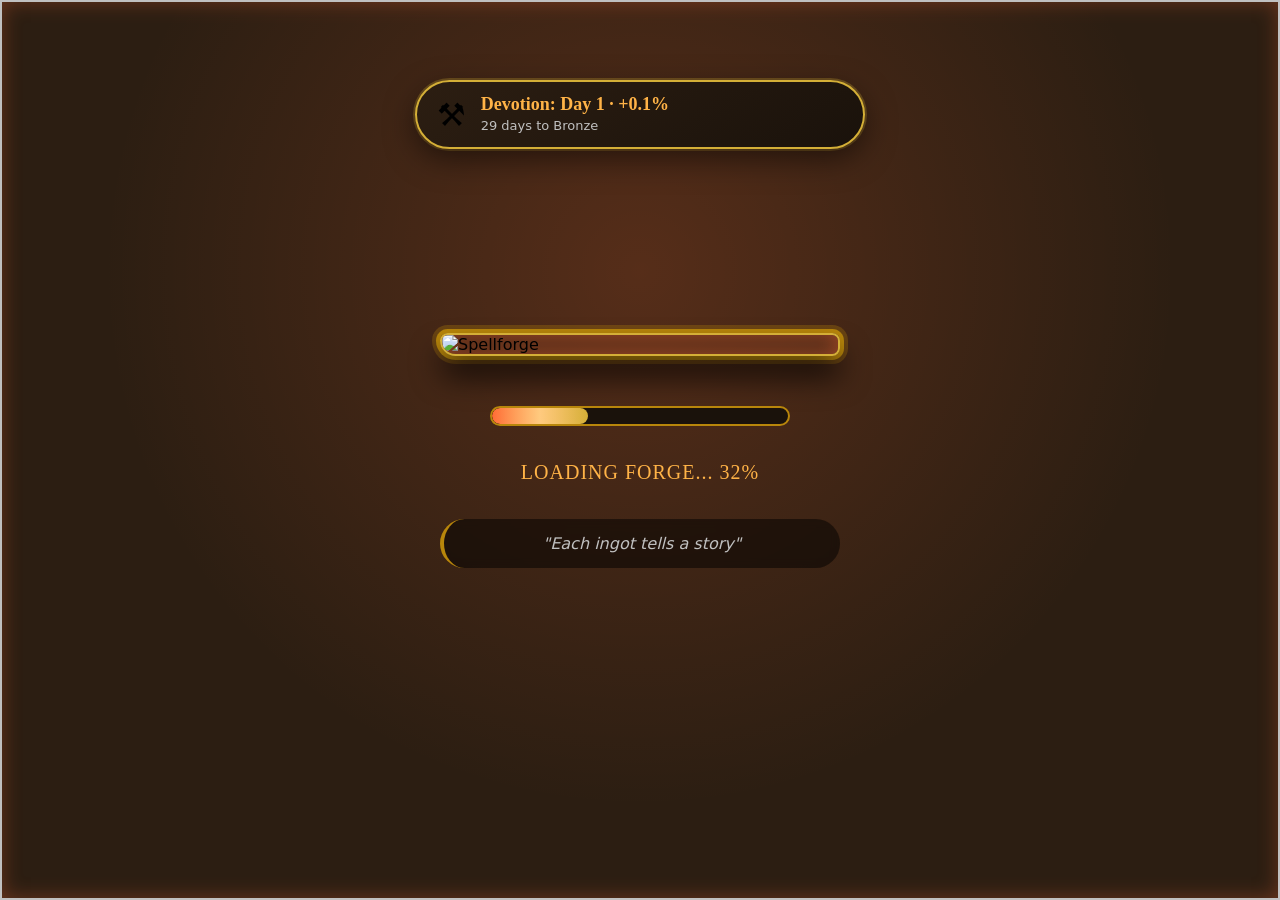
==== commit 6a8f7154: "Update index.html" ====
--- a/index.html
+++ b/index.html
@@ -70,14 +70,15 @@
                 </div>
             </div>
 
-            <!-- Streak Card - Prominent -->
+            <!-- Streak Card - Prominent with timer -->
             <div class="streak-card">
                 <div class="streak-title">🔥 STREAK 🔥</div>
                 <div class="streak-days" id="streakDays">0</div>
                 <div class="streak-bonus" id="streakBonus">+0.0% BONUS</div>
-            </div>
-
-            <!-- Current Ingot Card with READY button (dropdown REMOVED per agreement) -->
+                <div class="streak-timer" id="streakTimer">Next in: --h --m</div>
+            </div>
+
+            <!-- Current Ingot Card with READY button -->
             <div class="ingot-card-home">
                 <div class="ingot-header">
                     <span class="ingot-label">CURRENT INGOT</span>
@@ -92,8 +93,6 @@
                     </div>
                     <span class="progress-text" id="currentIngotCount">0/20</span>
                 </div>
-                
-                <!-- DROPDOWN REMOVED - as agreed -->
             </div>
 
             <!-- Codex Summary Card -->
@@ -102,7 +101,7 @@
                 <span class="codex-count" id="codexMasteredCount">0⭐ mastered</span>
             </div>
 
-            <!-- Quick Actions - CORRECT ORDER as agreed: Daily Train, Practice, Leaderboard, View Codex -->
+            <!-- Quick Actions - CORRECT ORDER: Daily Train, Practice, Leaderboard, View Codex -->
             <div class="quick-actions">
                 <!-- 1. Daily Train (first) -->
                 <div class="train-action-container">
@@ -113,7 +112,7 @@
                     <span class="train-timer" id="trainTimer">READY!</span>
                 </div>
                 
-                <!-- 2. Practice (second) - CHANGED from "FORGE SELECTED" to "PRACTICE" -->
+                <!-- 2. Practice (second) - Random practice mode -->
                 <button class="home-action-btn" id="forgeSelectedBtn">
                     <span class="action-icon">⚒️</span>
                     <span class="action-text">PRACTICE</span>
@@ -132,7 +131,7 @@
                 </button>
             </div>
 
-            <!-- Footer Icons - Profile button ONLY in footer (top right removed per agreement) -->
+            <!-- Footer Icons - Profile button ONLY in footer -->
             <div class="footer-icons">
                 <button class="footer-icon" id="homeFooterProfileBtn" title="Profile">
                     <svg width="32" height="32">
@@ -220,26 +219,10 @@
                 FORGE AGAIN
             </button>
             
-            <!-- FOOTER REMOVED - as agreed (Telegram text deleted) -->
-        </div>
-
-        <!-- UNIT SECTION - hidden by default, appears in game screen -->
-        <div class="unit-section hidden" id="unitSection">
-            <div class="unit-header">
-                <span class="unit-label">
-                    <svg width="20" height="20" style="margin-right: 8px;">
-                        <use href="assets/icons.svg#icon-ingot"/>
-                    </svg>
-                    SELECT INGOT
-                </span>
-                <select class="unit-selector" id="unitSelector">
-                    <option value="1">INGOT 01 · First Spark</option>
-                </select>
-            </div>
-            <div class="unit-grid" id="unitGrid">
-                <!-- Populated by JavaScript -->
-            </div>
-        </div>
+            <!-- FOOTER REMOVED - Telegram text deleted -->
+        </div>
+
+        <!-- UNIT SECTION REMOVED COMPLETELY - as agreed -->
 
         <!-- Popup Overlay - Used for all modals -->
         <div id="popupOverlay" class="popup-overlay hidden"></div>
--- a/styles.css
+++ b/styles.css
@@ -18,8 +18,10 @@
     --forge-bronze: #B8860B;
     
     /* Success Colors - For flash effect */
-    --success-green: #A5D6A5;
+    --success-green: #4ADE80;
     --success-dark: #2A5A2A;
+    --warning-yellow: #FFB347;
+    --error-red: #F87171;
     
     /* Surface Textures - Subtle overlays */
     --metal-texture: url('data:image/svg+xml;utf8,<svg width="12" height="12" viewBox="0 0 12 12" xmlns="http://www.w3.org/2000/svg"><rect width="12" height="12" fill="none"/><path d="M0 0L12 12M12 0L0 12" stroke="rgba(255,255,255,0.03)" stroke-width="1"/></svg>');
@@ -263,45 +265,6 @@
     line-height: 1.4;
 }
 
-/* ---------- TOAST NOTIFICATION ---------- */
-.toast-notification {
-    position: fixed;
-    bottom: 30px;
-    left: 50%;
-    transform: translateX(-50%) translateY(100px);
-    z-index: 3000;
-    opacity: 0;
-    transition: all 0.3s ease;
-    pointer-events: none;
-}
-
-.toast-notification.show {
-    transform: translateX(-50%) translateY(0);
-    opacity: 1;
-}
-
-.toast-content {
-    background: linear-gradient(145deg, #2A3F4F, #1A2F3F);
-    border: 2px solid var(--forge-gold);
-    border-radius: 60px;
-    padding: 12px 25px;
-    display: flex;
-    align-items: center;
-    gap: 12px;
-    box-shadow: 0 10px 30px rgba(0, 0, 0, 0.5);
-    backdrop-filter: blur(8px);
-}
-
-.toast-icon {
-    font-size: 24px;
-}
-
-.toast-message {
-    color: var(--forge-glow);
-    font-size: 16px;
-    font-weight: 500;
-}
-
 /* ---------- LOADING SCREEN ---------- */
 .loading-screen {
     position: fixed;
@@ -444,429 +407,41 @@
     100% { transform: translateX(100%); }
 }
 
-/* ---------- HOME SCREEN ---------- */
-.home-screen {
-    max-width: 600px;
-    width: 100%;
-    margin: var(--space-md) auto;
-    padding: var(--space-lg) var(--space-md) var(--space-xl);
-    background: rgba(26, 18, 11, 0.8);
-    backdrop-filter: blur(12px);
-    -webkit-backdrop-filter: blur(12px);
-    border: 2px solid var(--forge-bronze);
-    border-radius: 48px 48px 48px 48px;
-    box-shadow: 
-        0 25px 40px -10px rgba(0, 0, 0, 0.8),
-        inset 0 1px 3px rgba(255, 215, 140, 0.2);
-    position: relative;
-    z-index: 1;
-}
-
-.home-screen::before {
-    content: '';
-    position: absolute;
-    top: 10px;
-    left: 10px;
-    right: 10px;
-    bottom: 10px;
-    border: 1px dashed rgba(184, 134, 11, 0.2);
-    border-radius: 38px;
-    pointer-events: none;
-}
-
-.home-screen::after {
-    content: '';
-    position: absolute;
-    bottom: 20px;
-    right: 20px;
-    width: 100px;
-    height: 100px;
-    background: radial-gradient(circle, 
-        rgba(255, 107, 53, 0.2) 0%,
-        transparent 70%);
-    border-radius: 50%;
-    filter: blur(20px);
-    pointer-events: none;
-    z-index: -1;
-}
-
-.home-header {
-    display: flex;
-    justify-content: space-between;
-    align-items: center;
-    margin-bottom: var(--space-lg);
-    color: white;
-    padding: 0 var(--space-xs);
-}
-
-.home-world-info {
-    display: flex;
-    align-items: center;
-    gap: var(--space-sm);
-    background: rgba(0, 0, 0, 0.5);
-    padding: var(--space-sm) var(--space-md);
-    border-radius: 60px;
-    border: 1px solid rgba(255, 215, 140, 0.3);
-    backdrop-filter: blur(4px);
-}
-
-.home-world-info .world-name {
-    font-weight: 700;
-    font-size: 18px;
-    color: var(--forge-glow);
-    font-family: 'Cinzel', serif;
-}
-
-/* ---------- STREAK CARD ---------- */
-.streak-card {
-    background: linear-gradient(145deg, 
-        rgba(42, 30, 20, 0.9), 
-        rgba(26, 18, 11, 0.95));
-    border: 2px solid var(--forge-bronze);
-    border-radius: 20px 5px 20px 5px;
-    box-shadow: 
-        inset 0 2px 5px rgba(0, 0, 0, 0.8),
-        0 8px 0 var(--iron-dark);
-    padding: 20px;
-    margin-bottom: 20px;
-    text-align: center;
-    position: relative;
-    overflow: hidden;
-}
-
-.streak-card::after {
-    content: '';
-    position: absolute;
-    top: -50%;
-    left: -50%;
-    width: 200%;
-    height: 200%;
-    background: radial-gradient(circle at 30% 30%, 
-        rgba(255, 255, 255, 0.1), 
-        transparent 70%);
-    opacity: 0;
-    transition: opacity 0.2s;
-    pointer-events: none;
-}
-
-.streak-card:hover::after {
-    opacity: 0.2;
-}
-
-.streak-title {
-    font-size: 20px;
-    font-weight: 700;
-    color: var(--forge-glow);
-    font-family: 'Cinzel', serif;
-    margin-bottom: 10px;
-    letter-spacing: 2px;
-}
-
-.streak-days {
-    font-size: 48px;
-    font-weight: 900;
-    color: var(--forge-gold);
-    font-family: 'Cinzel', serif;
-    line-height: 1.2;
-    margin-bottom: 5px;
-    text-shadow: 0 4px 0 #7F5F2F;
-}
-
-.streak-bonus {
-    font-size: 18px;
-    color: #ACCCDD;
-    font-weight: 600;
-}
-
-/* ---------- INGOT CARD HOME ---------- */
-.ingot-card-home {
-    background: linear-gradient(145deg, 
-        rgba(42, 30, 20, 0.9), 
-        rgba(26, 18, 11, 0.95));
-    border: 2px solid var(--forge-bronze);
-    border-radius: 20px 5px 20px 5px;
-    box-shadow: 
-        inset 0 2px 5px rgba(0, 0, 0, 0.8),
-        0 8px 0 var(--iron-dark);
-    padding: 15px;
-    margin-bottom: 15px;
-    position: relative;
-    overflow: hidden;
-}
-
-.ingot-card-home .ingot-header {
-    margin-bottom: 10px;
-}
-
-.ingot-card-home .ingot-label {
-    font-size: 14px;
-    color: var(--steel-light);
-    text-transform: uppercase;
-    letter-spacing: 1px;
-}
-
-.ingot-card-home .ingot-name {
-    font-size: 20px;
-    font-weight: 700;
-    color: white;
-    font-family: 'Cinzel', serif;
-    margin-bottom: 10px;
-}
-
-.ingot-card-home .progress-container {
-    display: flex;
-    align-items: center;
-    gap: 10px;
-    margin-bottom: 15px;
-}
-
-.ingot-card-home .progress-bar {
-    flex: 1;
-    height: 8px;
-    background: var(--iron-dark);
-    border-radius: 10px;
-    overflow: hidden;
-    border: 1px solid rgba(184, 134, 11, 0.3);
-}
-
-.ingot-card-home .progress-fill {
-    height: 100%;
-    background: linear-gradient(90deg, var(--forge-orange), var(--forge-glow));
-    border-radius: 10px;
-    transition: width 0.3s ease;
-}
-
-.ingot-card-home .progress-text {
-    font-size: 14px;
-    font-weight: 600;
-    color: var(--forge-glow);
-    min-width: 45px;
-}
-
-/* ---------- DROPDOWN ---------- */
-.dropdown-container {
-    position: relative;
-    width: 100%;
-}
-
-.dropdown-button {
-    width: 100%;
-    background: var(--iron-deep);
-    border: 2px solid var(--forge-bronze);
-    border-radius: 40px;
-    padding: 12px 16px;
-    color: var(--forge-glow);
-    font-family: 'Cinzel', serif;
-    font-size: 16px;
-    font-weight: 600;
-    cursor: pointer;
-    text-align: center;
-    box-shadow: 0 4px 0 var(--iron-dark);
-    transition: all 0.1s ease;
-}
-
-.dropdown-button:active {
-    transform: translateY(4px);
-    box-shadow: 0 0 0 var(--iron-dark);
-}
-
-.dropdown-button.active {
-    border-color: var(--forge-gold);
-    box-shadow: 0 0 15px var(--forge-gold);
-}
-
-.dropdown-menu {
-    position: absolute;
-    top: 100%;
-    left: 0;
-    right: 0;
-    margin-top: 5px;
-    background: var(--iron-deep);
-    border: 2px solid var(--forge-bronze);
-    border-radius: 20px;
-    max-height: 250px;
-    overflow-y: auto;
-    z-index: 100;
-    box-shadow: 0 10px 20px rgba(0, 0, 0, 0.5);
-}
-
-.dropdown-menu.hidden {
-    display: none;
-}
-
-.dropdown-item {
-    padding: 12px 16px;
-    color: white;
-    font-family: 'Inter', sans-serif;
-    cursor: pointer;
-    border-bottom: 1px solid rgba(184, 134, 11, 0.2);
-    transition: all 0.1s ease;
-}
-
-.dropdown-item:last-child {
-    border-bottom: none;
-}
-
-.dropdown-item:hover {
-    background: #2C5A6E;
-}
-
-.dropdown-item.current {
-    color: var(--forge-gold);
-    font-weight: 700;
-    background: rgba(212, 175, 55, 0.1);
-}
-
-/* ---------- CODEX SUMMARY CARD ---------- */
-.codex-summary-card {
-    background: linear-gradient(145deg, 
-        rgba(42, 30, 20, 0.9), 
-        rgba(26, 18, 11, 0.95));
-    border: 2px solid var(--forge-bronze);
-    border-radius: 20px 5px 20px 5px;
-    box-shadow: 
-        inset 0 2px 5px rgba(0, 0, 0, 0.8),
-        0 8px 0 var(--iron-dark);
-    padding: 12px 15px;
-    margin-bottom: 20px;
-    display: flex;
-    justify-content: space-between;
-    align-items: center;
-}
-
-.codex-label {
-    font-size: 16px;
-    color: var(--steel-light);
-    font-weight: 500;
-}
-
-.codex-count {
-    font-size: 20px;
-    font-weight: 700;
-    color: var(--forge-glow);
-    font-family: 'Cinzel', serif;
-}
-
-/* ---------- QUICK ACTIONS ---------- */
-.quick-actions {
-    display: flex;
-    flex-direction: column;
-    gap: 10px;
-    margin-bottom: 20px;
-}
-
-.home-action-btn {
-    background: linear-gradient(145deg, #4A3E32, #2A1E12);
-    border: 2px solid var(--forge-bronze);
-    border-radius: 40px;
-    padding: 14px 20px;
-    color: var(--forge-glow);
-    font-family: 'Cinzel', serif;
-    font-weight: 700;
-    font-size: 18px;
-    box-shadow: 0 6px 0 var(--iron-dark);
-    cursor: pointer;
-    width: 100%;
-    text-align: left;
-    display: flex;
-    align-items: center;
-    gap: 15px;
-    transition: all 0.1s ease;
-}
-
-.home-action-btn:active {
-    transform: translateY(4px);
-    box-shadow: 0 2px 0 var(--iron-dark);
-}
-
-.home-action-btn:disabled {
-    opacity: 0.5;
-    cursor: not-allowed;
-    transform: none;
-    box-shadow: 0 6px 0 var(--iron-dark);
-}
-
-.home-action-btn .action-icon {
-    font-size: 24px;
-    min-width: 40px;
-    text-align: center;
-}
-
-.home-action-btn .action-text {
-    flex: 1;
-}
-
-.train-action-container {
-    position: relative;
-    width: 100%;
-}
-
-.train-timer {
-    position: absolute;
-    right: 20px;
-    top: 50%;
-    transform: translateY(-50%);
-    color: var(--forge-glow);
-    font-family: 'Cinzel', serif;
-    font-size: 16px;
-    font-weight: 600;
-    background: rgba(0, 0, 0, 0.3);
-    padding: 4px 10px;
-    border-radius: 30px;
-    border: 1px solid var(--forge-gold);
-}
-
-/* ---------- FOOTER ICONS - ALL WHITE FOR VISIBILITY ---------- */
-.footer-icons {
-    display: flex;
-    justify-content: center;
-    gap: 30px;
-    padding: 15px 0 5px;
-    border-top: 1px solid rgba(184, 134, 11, 0.3);
-    margin-top: 10px;
-}
-
-.footer-icon {
-    background: none;
-    border: none;
-    cursor: pointer;
-    width: 48px;
-    height: 48px;
-    display: flex;
-    align-items: center;
-    justify-content: center;
-    transition: all 0.1s var(--strike-timing);
-    border-radius: 50%;
-    font-size: 28px;
-    color: #FFFFFF;
-    text-shadow: 0 2px 4px rgba(0, 0, 0, 0.3);
-}
-
-.footer-icon svg {
-    width: 32px;
-    height: 32px;
-    fill: #FFFFFF;
-    filter: drop-shadow(0 2px 4px rgba(0, 0, 0, 0.3));
-    transition: all 0.1s ease;
-}
-
-.footer-icon:hover {
-    color: var(--forge-gold);
-    transform: scale(1.1);
-    filter: drop-shadow(0 0 8px var(--forge-glow));
-}
-
-.footer-icon:hover svg {
-    fill: var(--forge-gold);
-    transform: scale(1.1);
-    filter: drop-shadow(0 0 8px var(--forge-glow));
-}
-
-.footer-icon:active {
-    transform: scale(0.95);
-}
-
-/* ---------- GAME CONTAINER (EXISTING - STREAMLINED) ---------- */
+/* Responsive loading screen */
+@media (max-height: 600px) {
+    .loading-content {
+        transform: translateY(0);
+    }
+    .loading-image {
+        max-width: 250px;
+        margin-bottom: 15px;
+        max-height: 40vh;
+    }
+    .loading-bar-container {
+        margin: 10px auto;
+    }
+    .loading-tip {
+        margin: 10px auto;
+        padding: 10px 15px;
+        font-size: 14px;
+    }
+    .loading-text {
+        font-size: 16px;
+        margin: 8px 0;
+    }
+}
+
+@media (max-width: 400px) {
+    .loading-image {
+        max-width: 260px;
+        border-radius: 20px 20px 20px 40px;
+    }
+    .loading-content {
+        padding: 10px;
+    }
+}
+
+/* ---------- MAIN GAME CONTAINER ---------- */
 .game-container {
     max-width: 600px;
     width: 100%;
@@ -912,7 +487,423 @@
     z-index: -1;
 }
 
-/* ---------- GAME HEADER (UPDATED) ---------- */
+/* ---------- FORGE MESSAGE OVERLAY ---------- */
+.forge-message-overlay {
+    position: fixed;
+    top: 0;
+    left: 0;
+    width: 100%;
+    height: 100%;
+    display: flex;
+    justify-content: center;
+    align-items: center;
+    z-index: 1500;
+    pointer-events: none;
+    background: transparent;
+}
+
+.forge-message-card {
+    background: rgba(26, 18, 11, 0.95);
+    backdrop-filter: blur(12px);
+    border-radius: 60px;
+    padding: var(--space-xl);
+    text-align: center;
+    border: 3px solid var(--forge-bronze);
+    box-shadow: 
+        0 0 50px rgba(0, 0, 0, 0.9),
+        0 0 0 2px var(--forge-gold);
+    max-width: 400px;
+    width: 90%;
+}
+
+.forge-message-icon {
+    margin-bottom: var(--space-lg);
+    animation: hammerStrike 0.5s var(--strike-timing);
+}
+
+.forge-message-icon svg {
+    width: 80px;
+    height: 80px;
+    fill: var(--forge-glow);
+    filter: drop-shadow(0 0 10px var(--forge-orange));
+}
+
+@keyframes hammerStrike {
+    0% { transform: scale(1) rotate(0deg); }
+    25% { transform: scale(1.3) rotate(-10deg); }
+    50% { transform: scale(1) rotate(0deg); }
+    75% { transform: scale(1.2) rotate(5deg); }
+    100% { transform: scale(1) rotate(0deg); }
+}
+
+.forge-message-text {
+    font-size: 28px;
+    font-weight: 700;
+    color: var(--forge-glow);
+    margin-bottom: var(--space-lg);
+    font-family: 'Cinzel', serif;
+    text-shadow: 0 2px 0 var(--iron-dark);
+}
+
+.forge-progress-bar {
+    width: 100%;
+    height: 10px;
+    background: var(--iron-dark);
+    border-radius: 30px;
+    border: 2px solid var(--forge-bronze);
+    overflow: hidden;
+    margin-top: var(--space-md);
+}
+
+.forge-progress-fill {
+    height: 100%;
+    background: linear-gradient(90deg, var(--forge-orange), var(--forge-glow));
+    border-radius: 30px;
+    animation: progressFill 3s linear forwards;
+    position: relative;
+    overflow: hidden;
+}
+
+.forge-progress-fill::after {
+    content: '';
+    position: absolute;
+    top: 0;
+    left: 0;
+    right: 0;
+    bottom: 0;
+    background: linear-gradient(90deg, 
+        transparent 0%,
+        rgba(255, 255, 255, 0.3) 50%,
+        transparent 100%);
+    animation: liquidShimmer 1.5s infinite;
+}
+
+@keyframes progressFill {
+    from { width: 0%; }
+    to { width: 100%; }
+}
+
+/* ---------- HOME SCREEN ---------- */
+.home-screen {
+    max-width: 600px;
+    width: 100%;
+    margin: 0 auto;
+    padding: var(--space-lg) var(--space-md);
+}
+
+.home-header {
+    margin-bottom: var(--space-lg);
+}
+
+.home-world-info {
+    display: flex;
+    align-items: center;
+    gap: var(--space-sm);
+    background: rgba(0, 0, 0, 0.5);
+    padding: var(--space-sm) var(--space-md);
+    border-radius: 60px;
+    border: 1px solid rgba(255, 215, 140, 0.3);
+    backdrop-filter: blur(4px);
+    display: inline-flex;
+}
+
+.streak-card {
+    background: linear-gradient(145deg, #4A3E32, #2A1E12);
+    border-radius: 38px;
+    padding: var(--space-lg);
+    margin-bottom: var(--space-lg);
+    border: 2px solid var(--forge-gold);
+    box-shadow: 
+        inset 0 2px 5px rgba(0, 0, 0, 0.8),
+        0 8px 0 var(--iron-dark);
+    text-align: center;
+}
+
+.streak-title {
+    font-size: 24px;
+    font-weight: 800;
+    color: var(--forge-glow);
+    margin-bottom: var(--space-sm);
+    font-family: 'Cinzel', serif;
+    letter-spacing: 2px;
+}
+
+.streak-days {
+    font-size: 64px;
+    font-weight: 900;
+    color: var(--success-green);
+    line-height: 1;
+    margin-bottom: var(--space-xs);
+    font-family: 'Cinzel', serif;
+    text-shadow: 0 4px 0 #1A4A1A;
+}
+
+.streak-bonus {
+    font-size: 20px;
+    color: var(--forge-glow);
+    font-weight: 600;
+}
+
+.ingot-card-home {
+    background: linear-gradient(145deg, 
+        rgba(42, 30, 20, 0.9), 
+        rgba(26, 18, 11, 0.95));
+    border-radius: 38px;
+    padding: var(--space-lg);
+    margin-bottom: var(--space-lg);
+    border: 2px solid var(--forge-bronze);
+    box-shadow: 
+        inset 0 2px 5px rgba(0, 0, 0, 0.8),
+        0 8px 0 var(--iron-dark);
+}
+
+.ingot-header {
+    display: flex;
+    justify-content: space-between;
+    align-items: center;
+    margin-bottom: var(--space-md);
+}
+
+.ingot-label {
+    color: var(--steel-light);
+    font-size: 15px;
+    font-weight: 500;
+    letter-spacing: 0.5px;
+}
+
+.ingot-row {
+    display: flex;
+    align-items: center;
+    justify-content: space-between;
+    margin-bottom: var(--space-md);
+}
+
+.ingot-name {
+    font-weight: 700;
+    font-size: 24px;
+    color: var(--forge-glow);
+    font-family: 'Cinzel', serif;
+}
+
+/* READY BUTTON - Matches Daily Train button styling */
+.ready-btn {
+    background: linear-gradient(135deg, var(--success-green), #2A9D4E);
+    border: 2px solid #FFD700;
+    border-radius: 40px;
+    padding: 12px 24px;
+    font-weight: 800;
+    font-size: 20px;
+    color: var(--iron-dark);
+    box-shadow: 0 5px 0 #1A6B2A, 0 8px 15px rgba(0, 0, 0, 0.3);
+    cursor: pointer;
+    transition: all 0.08s var(--strike-timing);
+    font-family: 'Cinzel', serif;
+    text-transform: uppercase;
+    letter-spacing: 1px;
+    min-width: 120px;
+    text-shadow: 0 1px 0 rgba(255, 255, 255, 0.3);
+}
+
+.ready-btn:active {
+    transform: translateY(4px);
+    box-shadow: 0 1px 0 #1A6B2A, 0 5px 10px rgba(0, 0, 0, 0.3);
+}
+
+.ready-btn:hover {
+    filter: brightness(1.1);
+    transform: translateY(-2px);
+    box-shadow: 0 7px 0 #1A6B2A, 0 12px 20px rgba(0, 0, 0, 0.4);
+}
+
+.progress-container {
+    display: flex;
+    align-items: center;
+    gap: var(--space-sm);
+}
+
+.progress-bar {
+    flex: 1;
+    height: 12px;
+    background: var(--iron-dark);
+    border-radius: 30px;
+    border: 2px solid var(--forge-bronze);
+    overflow: hidden;
+}
+
+.progress-fill {
+    height: 100%;
+    background: linear-gradient(90deg, var(--forge-orange), var(--forge-glow));
+    border-radius: 30px;
+    transition: width 0.3s ease;
+    position: relative;
+    overflow: hidden;
+}
+
+.progress-fill::after {
+    content: '';
+    position: absolute;
+    top: 0;
+    left: 0;
+    right: 0;
+    bottom: 0;
+    background: linear-gradient(90deg, 
+        transparent 0%,
+        rgba(255, 255, 255, 0.2) 50%,
+        transparent 100%);
+    animation: liquidShimmer 2s infinite;
+}
+
+.progress-text {
+    font-weight: 600;
+    color: var(--forge-glow);
+    min-width: 50px;
+    text-align: right;
+}
+
+.codex-summary-card {
+    background: linear-gradient(145deg, #1E3B4A, #16323F);
+    border-radius: 38px;
+    padding: var(--space-md) var(--space-lg);
+    margin-bottom: var(--space-lg);
+    border: 2px solid var(--forge-bronze);
+    box-shadow: 
+        inset 0 2px 5px rgba(0, 0, 0, 0.8),
+        0 4px 0 var(--iron-dark);
+    display: flex;
+    justify-content: space-between;
+    align-items: center;
+}
+
+.codex-label {
+    color: var(--steel-light);
+    font-size: 18px;
+    font-weight: 600;
+}
+
+.codex-count {
+    color: var(--forge-gold);
+    font-size: 20px;
+    font-weight: 700;
+    font-family: 'Cinzel', serif;
+}
+
+/* ---------- QUICK ACTIONS - CORRECT ORDER ---------- */
+.quick-actions {
+    display: flex;
+    flex-wrap: wrap;
+    gap: 10px;
+    margin-bottom: var(--space-lg);
+    justify-content: space-between;
+}
+
+.home-action-btn {
+    flex: 1 1 calc(25% - 8px);
+    min-width: 110px;
+    background: linear-gradient(145deg, #4A3E32, #2A1E12);
+    border: 2px solid var(--forge-bronze);
+    border-radius: 30px;
+    padding: 12px 5px;
+    font-weight: 600;
+    font-size: 14px;
+    color: var(--forge-glow);
+    box-shadow: 
+        0 5px 0 var(--iron-dark),
+        0 6px 10px rgba(0, 0, 0, 0.5);
+    cursor: pointer;
+    transition: all 0.08s var(--strike-timing);
+    display: flex;
+    flex-direction: column;
+    align-items: center;
+    gap: 5px;
+    font-family: 'Cinzel', serif;
+    text-transform: uppercase;
+}
+
+.home-action-btn:active {
+    transform: translateY(4px);
+    box-shadow: 
+        0 1px 0 var(--iron-dark),
+        0 6px 8px rgba(0, 0, 0, 0.5);
+}
+
+.action-icon {
+    font-size: 24px;
+}
+
+.action-text {
+    font-size: 11px;
+    letter-spacing: 0.5px;
+}
+
+.train-action-container {
+    flex: 1 1 calc(25% - 8px);
+    min-width: 110px;
+    position: relative;
+}
+
+.train-btn-home {
+    width: 100%;
+    background: linear-gradient(135deg, var(--success-green), #2A9D4E);
+    border-color: #FFD700;
+    color: var(--iron-dark);
+    font-weight: 800;
+    box-shadow: 0 5px 0 #1A6B2A;
+}
+
+.train-timer {
+    position: absolute;
+    top: -8px;
+    right: -8px;
+    background: var(--iron-deep);
+    border: 2px solid var(--forge-gold);
+    border-radius: 30px;
+    padding: 4px 8px;
+    font-size: 12px;
+    font-weight: 700;
+    color: var(--forge-glow);
+    box-shadow: 0 2px 5px rgba(0, 0, 0, 0.5);
+    z-index: 2;
+}
+
+/* ---------- FOOTER ICONS ---------- */
+.footer-icons {
+    display: flex;
+    justify-content: center;
+    gap: 30px;
+    margin-top: var(--space-xl);
+    padding-top: var(--space-md);
+    border-top: 1px solid rgba(184, 134, 11, 0.3);
+}
+
+.footer-icon {
+    background: none;
+    border: none;
+    cursor: pointer;
+    transition: all 0.1s ease;
+    color: var(--steel-light);
+    font-size: 24px;
+    font-weight: 600;
+}
+
+.footer-icon svg {
+    width: 32px;
+    height: 32px;
+    fill: var(--steel-light);
+    stroke: var(--steel-light);
+    transition: all 0.1s ease;
+}
+
+.footer-icon:hover svg {
+    fill: var(--forge-glow);
+    stroke: var(--forge-gold);
+    transform: scale(1.1);
+}
+
+.footer-icon:hover {
+    color: var(--forge-glow);
+}
+
+/* ---------- HEADER ---------- */
 .header {
     display: flex;
     justify-content: space-between;
@@ -920,33 +911,6 @@
     margin-bottom: var(--space-lg);
     color: white;
     padding: 0 var(--space-xs);
-}
-
-.game-header-left {
-    display: flex;
-    align-items: center;
-    gap: 8px;
-}
-
-.back-btn {
-    background: none;
-    border: none;
-    font-size: 28px;
-    color: var(--forge-glow);
-    cursor: pointer;
-    width: 40px;
-    height: 40px;
-    display: flex;
-    align-items: center;
-    justify-content: center;
-    border-radius: 50%;
-    transition: all 0.1s ease;
-    text-shadow: 0 2px 0 var(--iron-dark);
-}
-
-.back-btn:hover {
-    transform: scale(1.1);
-    background: rgba(255, 255, 255, 0.1);
 }
 
 .world-info {
@@ -1002,6 +966,243 @@
     font-family: 'Cinzel', serif;
 }
 
+.back-btn {
+    background: none;
+    border: none;
+    color: var(--forge-glow);
+    font-size: 28px;
+    cursor: pointer;
+    padding: 0 10px 0 0;
+    transition: all 0.1s ease;
+}
+
+.back-btn:hover {
+    transform: scale(1.1);
+    color: var(--forge-gold);
+}
+
+.game-header-left {
+    display: flex;
+    align-items: center;
+    gap: var(--space-xs);
+}
+
+/* ---------- UNIT SELECTOR SECTION ---------- */
+.unit-section {
+    background: linear-gradient(145deg, 
+        rgba(42, 30, 20, 0.9), 
+        rgba(26, 18, 11, 0.95));
+    border-radius: 38px;
+    padding: var(--space-lg) var(--space-md);
+    margin-bottom: var(--space-lg);
+    border: 2px solid var(--forge-bronze);
+    box-shadow: 
+        inset 0 2px 5px rgba(0, 0, 0, 0.8),
+        0 8px 0 var(--iron-dark);
+    transition: opacity 0.3s ease, max-height 0.3s ease;
+    overflow: hidden;
+    position: relative;
+}
+
+.unit-section::before {
+    content: '';
+    position: absolute;
+    top: 0;
+    left: 0;
+    right: 0;
+    height: 2px;
+    background: linear-gradient(90deg, 
+        transparent,
+        var(--forge-gold),
+        transparent);
+}
+
+.unit-section.hidden {
+    opacity: 0;
+    max-height: 0;
+    padding: 0;
+    margin: 0;
+    pointer-events: none;
+}
+
+.unit-header {
+    display: flex;
+    justify-content: space-between;
+    align-items: center;
+    margin-bottom: var(--space-md);
+    padding: 0 var(--space-xs);
+}
+
+.unit-label {
+    color: var(--steel-light);
+    font-size: 15px;
+    font-weight: 500;
+    letter-spacing: 0.5px;
+    display: flex;
+    align-items: center;
+}
+
+.unit-label svg {
+    fill: var(--forge-glow);
+}
+
+.unit-selector {
+    background: var(--iron-deep);
+    border: 2px solid var(--forge-bronze);
+    border-radius: 40px;
+    padding: 8px 16px;
+    color: var(--forge-glow);
+    font-weight: 600;
+    font-size: 16px;
+    cursor: pointer;
+    outline: none;
+    font-family: 'Cinzel', serif;
+}
+
+.unit-selector option {
+    background: var(--iron-deep);
+    color: white;
+}
+
+.unit-grid {
+    display: flex;
+    flex-wrap: wrap;
+    gap: 12px;
+    justify-content: center;
+    max-height: 200px;
+    overflow-y: auto;
+    padding: var(--space-xs);
+    scrollbar-width: thin;
+    scrollbar-color: var(--forge-bronze) var(--iron-deep);
+}
+
+.unit-grid::-webkit-scrollbar {
+    width: 6px;
+}
+
+.unit-grid::-webkit-scrollbar-track {
+    background: var(--iron-deep);
+    border-radius: 10px;
+}
+
+.unit-grid::-webkit-scrollbar-thumb {
+    background: var(--forge-bronze);
+    border-radius: 10px;
+}
+
+.unit-card {
+    background: linear-gradient(145deg, #4A3E32, #2A1E12);
+    border-radius: 20px 5px 20px 5px;
+    padding: 12px 15px;
+    min-width: 140px;
+    flex: 1 0 auto;
+    max-width: 160px;
+    border: 2px solid var(--forge-bronze);
+    box-shadow: 
+        0 8px 0 var(--iron-dark),
+        0 12px 20px rgba(0, 0, 0, 0.5),
+        inset 0 1px 3px rgba(255, 215, 0, 0.2);
+    cursor: pointer;
+    transition: all 0.15s var(--strike-timing);
+    position: relative;
+    overflow: hidden;
+}
+
+.unit-card::after {
+    content: '';
+    position: absolute;
+    top: -50%;
+    left: -50%;
+    width: 200%;
+    height: 200%;
+    background: radial-gradient(circle at 30% 30%, 
+        rgba(255, 255, 255, 0.1), 
+        transparent 70%);
+    opacity: 0;
+    transition: opacity 0.2s;
+}
+
+.unit-card:hover::after {
+    opacity: 0.3;
+}
+
+.unit-card.active-unit {
+    background: linear-gradient(145deg, var(--forge-orange), #B84A1A);
+    border-color: var(--forge-gold);
+    box-shadow: 
+        0 0 20px var(--forge-orange),
+        0 8px 0 #6B2E0A,
+        0 12px 25px rgba(0, 0, 0, 0.6);
+    transform: translateY(-2px);
+}
+
+.unit-card.completed {
+    background: linear-gradient(145deg, #2A5A2A, #1A3A1A);
+    border-color: #4CAF50;
+    opacity: 0.9;
+    box-shadow: 0 4px 0 #0A2A0A;
+}
+
+.unit-number {
+    font-size: 14px;
+    color: var(--steel-light);
+    margin-bottom: 4px;
+    font-family: 'Cinzel', serif;
+}
+
+.unit-name {
+    font-weight: 700;
+    font-size: 18px;
+    color: white;
+    margin-bottom: 4px;
+    white-space: nowrap;
+    overflow: hidden;
+    text-overflow: ellipsis;
+    font-family: 'Cinzel', serif;
+}
+
+.active-unit .unit-name {
+    color: var(--iron-dark);
+}
+
+.unit-progress {
+    font-size: 14px;
+    color: var(--forge-glow);
+}
+
+.unit-progress-bar {
+    width: 100%;
+    height: 6px;
+    background: var(--iron-dark);
+    border-radius: 10px;
+    margin-top: 8px;
+    overflow: hidden;
+    border: 1px solid rgba(184, 134, 11, 0.3);
+}
+
+.unit-progress-fill {
+    height: 100%;
+    background: linear-gradient(90deg, var(--forge-orange), var(--forge-glow));
+    border-radius: 10px;
+    transition: width 0.3s ease;
+    position: relative;
+    overflow: hidden;
+}
+
+.unit-progress-fill::after {
+    content: '';
+    position: absolute;
+    top: 0;
+    left: 0;
+    right: 0;
+    bottom: 0;
+    background: linear-gradient(90deg, 
+        transparent 0%,
+        rgba(255, 255, 255, 0.2) 50%,
+        transparent 100%);
+    animation: liquidShimmer 2s infinite;
+}
+
 /* ---------- WORD SECTION ---------- */
 .word-section {
     background: linear-gradient(145deg, 
@@ -1038,7 +1239,7 @@
     flex-wrap: wrap;
     gap: 10px;
     justify-content: center;
-    max-height: 300px;
+    max-height: 200px;
     overflow-y: auto;
     padding: var(--space-xs);
     scrollbar-width: thin;
@@ -1135,7 +1336,7 @@
     text-shadow: 0 1px 0 rgba(255, 255, 255, 0.5);
 }
 
-/* ---------- ACTIVE WORD HINT (UNCHANGED) ---------- */
+/* ---------- ACTIVE WORD HINT ---------- */
 .active-hint {
     background: #2A2A1E;
     background-image: 
@@ -1185,7 +1386,7 @@
     border: 1px solid #FFD700;
 }
 
-/* ---------- LETTER SECTION - WOODEN TILES (UNCHANGED) ---------- */
+/* ---------- LETTER SECTION - WOODEN TILES ---------- */
 .letter-section {
     background: linear-gradient(145deg, 
         rgba(42, 30, 20, 0.9), 
@@ -1300,7 +1501,6 @@
             0 10px 0 #6B4A2E,
             0 15px 25px rgba(0, 0, 0, 0.6);
     }
-    
     .letter-tile:hover::before {
         opacity: 0.2;
     }
@@ -1399,26 +1599,6 @@
         0 6px 10px rgba(0, 0, 0, 0.6);
 }
 
-/* ---------- TELEGRAM FOOTER ---------- */
-.telegram-footer {
-    font-size: 14px;
-    text-align: center;
-    color: var(--steel-dark);
-    margin-top: var(--space-lg);
-    display: flex;
-    align-items: center;
-    justify-content: center;
-    gap: 6px;
-    padding: var(--space-sm);
-    border-top: 1px solid rgba(184, 134, 11, 0.3);
-}
-
-.telegram-footer svg {
-    fill: var(--forge-bronze);
-    width: 16px;
-    height: 16px;
-}
-
 /* ---------- POPUP OVERLAY BASE ---------- */
 .popup-overlay {
     position: fixed;
@@ -1443,6 +1623,29 @@
     display: none !important;
 }
 
+.close-x {
+    position: absolute;
+    top: 15px;
+    right: 20px;
+    font-size: 28px;
+    color: var(--steel-light);
+    cursor: pointer;
+    width: 40px;
+    height: 40px;
+    display: flex;
+    align-items: center;
+    justify-content: center;
+    border-radius: 50%;
+    transition: all 0.1s ease;
+    z-index: 10;
+}
+
+.close-x:hover {
+    background: rgba(255, 255, 255, 0.1);
+    color: white;
+    transform: scale(1.1);
+}
+
 /* ---------- WORD CARD POPUP ---------- */
 .word-card {
     max-width: 380px;
@@ -1457,6 +1660,7 @@
     animation: pop 0.3s var(--strike-timing);
     border: 3px solid var(--forge-glow);
     margin: auto;
+    position: relative;
 }
 
 @keyframes pop {
@@ -1540,6 +1744,7 @@
     animation: glowPulse 2s infinite alternate;
     border: 3px solid var(--forge-glow);
     margin: auto;
+    position: relative;
 }
 
 .ingot-emoji {
@@ -1643,6 +1848,7 @@
     animation: shake 0.3s;
     border: 3px solid #FF4747;
     margin: auto;
+    position: relative;
 }
 
 @keyframes shake {
@@ -1720,6 +1926,7 @@
     text-align: center;
     border: 3px solid #DBB45C;
     margin: auto;
+    position: relative;
 }
 
 .preview-title {
@@ -1849,6 +2056,185 @@
     color: white;
 }
 
+/* ---------- TRAINING UI - COMPLETE NEW STYLES ---------- */
+.training-card {
+    max-width: 480px;
+    width: 100%;
+    background: linear-gradient(165deg, #1E3B4A, #16323F);
+    border-radius: 60px;
+    padding: 30px 25px;
+    box-shadow: 
+        0 30px 50px rgba(0, 0, 0, 0.8),
+        0 0 0 8px var(--forge-bronze);
+    text-align: center;
+    border: 3px solid #DBB45C;
+    margin: auto;
+    position: relative;
+}
+
+.training-header {
+    display: flex;
+    justify-content: space-between;
+    align-items: center;
+    background: #0E2938;
+    border-radius: 40px;
+    padding: 12px 20px;
+    margin-bottom: 25px;
+    border: 2px solid #B8944A;
+    color: #FFDCAA;
+    font-weight: 600;
+    font-size: 18px;
+}
+
+.training-word {
+    font-size: 58px;
+    font-weight: 900;
+    color: var(--forge-glow);
+    text-transform: uppercase;
+    letter-spacing: 4px;
+    text-shadow: 4px 4px 0 #0E2938;
+    margin: 10px 0;
+    font-family: 'Cinzel', serif;
+    line-height: 1.2;
+}
+
+.training-emoji {
+    font-size: 80px;
+    margin: 10px 0;
+    filter: drop-shadow(0 10px 10px rgba(0,0,0,0.5));
+}
+
+.training-sentence {
+    font-size: 18px;
+    background: #0E2938;
+    padding: 15px;
+    border-radius: 40px;
+    color: #FFDCAA;
+    margin: 20px 0;
+    border: 2px solid #B8944A;
+    line-height: 1.5;
+}
+
+.training-input {
+    width: 100%;
+    background: #0E2938;
+    border: 3px solid var(--forge-gold);
+    border-radius: 60px;
+    padding: 18px 25px;
+    font-size: 24px;
+    color: #FFDCAA;
+    font-weight: 600;
+    text-align: center;
+    margin: 20px 0;
+    outline: none;
+    font-family: 'Cinzel', serif;
+    letter-spacing: 2px;
+    text-transform: uppercase;
+}
+
+.training-input:focus {
+    border-color: var(--forge-glow);
+    box-shadow: 0 0 20px rgba(255, 107, 53, 0.5);
+}
+
+.training-input::placeholder {
+    color: #557A8B;
+    font-size: 18px;
+    text-transform: none;
+}
+
+.training-progress {
+    margin: 20px 0;
+}
+
+.training-progress-bar {
+    width: 100%;
+    height: 16px;
+    background: #0E2938;
+    border-radius: 30px;
+    border: 2px solid #B8944A;
+    overflow: hidden;
+    margin-bottom: 8px;
+}
+
+.training-progress-fill {
+    height: 100%;
+    background: linear-gradient(90deg, var(--forge-orange), var(--forge-glow));
+    border-radius: 30px;
+    transition: width 0.3s ease;
+    position: relative;
+    overflow: hidden;
+}
+
+.training-progress-fill::after {
+    content: '';
+    position: absolute;
+    top: 0;
+    left: 0;
+    right: 0;
+    bottom: 0;
+    background: linear-gradient(90deg, 
+        transparent 0%,
+        rgba(255, 255, 255, 0.3) 50%,
+        transparent 100%);
+    animation: liquidShimmer 2s infinite;
+}
+
+.training-progress-text {
+    color: #FFDCAA;
+    font-size: 14px;
+    font-weight: 600;
+}
+
+.timer-display {
+    display: inline-block;
+    background: #0E2938;
+    border: 2px solid var(--forge-gold);
+    border-radius: 40px;
+    padding: 8px 20px;
+    font-size: 24px;
+    font-weight: 700;
+    color: var(--forge-glow);
+    margin-left: 15px;
+    font-family: 'Cinzel', serif;
+}
+
+.timer-display.fast {
+    color: #4ADE80;
+}
+
+.timer-display.medium {
+    color: #FBBF24;
+}
+
+.timer-display.slow {
+    color: #F87171;
+}
+
+.training-stats {
+    display: flex;
+    justify-content: space-around;
+    background: #0E2938;
+    border-radius: 40px;
+    padding: 20px;
+    margin: 20px 0;
+    border: 2px solid #B8944A;
+}
+
+.training-stats div {
+    text-align: center;
+    color: #FFDCAA;
+    font-size: 18px;
+    font-weight: 600;
+}
+
+.training-stats div span {
+    display: block;
+    font-size: 32px;
+    color: var(--forge-glow);
+    font-weight: 800;
+}
+
 /* ---------- PRACTICE MODE POPUP ---------- */
 .practice-card {
     max-width: 440px;
@@ -1862,6 +2248,7 @@
     text-align: center;
     border: 3px solid #DBB45C;
     margin: auto;
+    position: relative;
     max-height: 80vh;
     overflow-y: auto;
 }
@@ -1894,6 +2281,8 @@
     border-radius: 40px;
     cursor: pointer;
     transition: all 0.1s ease;
+    color: #FFDCAA;
+    font-weight: 600;
 }
 
 .practice-item:hover {
@@ -1901,12 +2290,6 @@
     transform: translateX(5px);
 }
 
-.practice-item.selected {
-    background: #C9A34B;
-    color: #0A1F29;
-    border: 2px solid gold;
-}
-
 .practice-item-left {
     display: flex;
     align-items: center;
@@ -1919,7 +2302,7 @@
 
 .practice-name {
     font-weight: 600;
-    font-size: 18px;
+    font-size: 16px;
 }
 
 .practice-chance {
@@ -1927,6 +2310,7 @@
     padding: 4px 10px;
     border-radius: 30px;
     background: rgba(0, 0, 0, 0.3);
+    color: var(--forge-glow);
 }
 
 /* ---------- WORLD COMPLETE POPUP ---------- */
@@ -1943,6 +2327,7 @@
     animation: glowPulse 2s infinite alternate;
     border: 3px solid #DBB45C;
     margin: auto;
+    position: relative;
 }
 
 .world-emoji {
@@ -1987,6 +2372,7 @@
     animation: glowPulse 2s infinite alternate;
     border: 3px solid var(--forge-glow);
     margin: auto;
+    position: relative;
 }
 
 .artifact-emoji svg {
@@ -2052,6 +2438,7 @@
     margin: auto;
     display: flex;
     flex-direction: column;
+    position: relative;
 }
 
 .world-stats-row {
@@ -2162,6 +2549,7 @@
 
 .leaderboard-row {
     display: flex;
+    justify-content: space-between;
     align-items: center;
     padding: 8px 15px;
     margin: 4px 0;
@@ -2188,73 +2576,72 @@
     transform: scale(1.02);
 }
 
-.rank-icon {
-    width: 30px;
-    font-size: 20px;
-    text-align: center;
-}
-
-.rank-number {
-    width: 30px;
-    font-weight: 600;
-    color: #ACCCDD;
+.rank {
+    min-width: 35px;
+    font-size: 15px;
 }
 
 .player-name {
     flex: 1;
     text-align: left;
-    font-weight: 600;
+    padding-left: 8px;
+    font-size: 15px;
     white-space: nowrap;
     overflow: hidden;
     text-overflow: ellipsis;
-}
-
-.words-forged {
+    max-width: 130px;
+}
+
+.score {
     font-weight: 700;
-    color: #FFD966;
-    margin-right: 15px;
-    min-width: 60px;
+    color: var(--forge-glow);
+    font-size: 15px;
+    min-width: 45px;
     text-align: right;
 }
 
-.mastery-badge {
-    display: flex;
-    align-items: center;
-    gap: 4px;
-    min-width: 60px;
-}
-
-.mastery-count {
-    font-weight: 600;
-    color: #FFD966;
-}
-
-.star-icon {
+.devotion-badge {
     font-size: 16px;
+    min-width: 24px;
+    text-align: center;
+    margin: 0 2px;
+    filter: drop-shadow(0 0 3px currentColor);
+}
+
+.devotion-badge[title*="Crystal"] {
+    color: #88CCFF;
+    animation: crystalPulse 3s infinite;
+}
+
+.devotion-badge[title*="Gold"] {
     color: #FFD700;
 }
 
-.leaderboard-row.rank-1 .player-name { color: #FFD700; font-weight: 700; }
-.leaderboard-row.rank-2 .player-name { color: #C0C0C0; font-weight: 700; }
-.leaderboard-row.rank-3 .player-name { color: #CD7F32; font-weight: 700; }
-
-.leaderboard-row.rank-1 .words-forged { color: #FFD700; }
-.leaderboard-row.rank-2 .words-forged { color: #C0C0C0; }
-.leaderboard-row.rank-3 .words-forged { color: #CD7F32; }
-
-.leaderboard-row.rank-1 .mastery-count { color: #FFD700; }
-.leaderboard-row.rank-2 .mastery-count { color: #C0C0C0; }
-.leaderboard-row.rank-3 .mastery-count { color: #CD7F32; }
-
-.you .words-forged {
-    color: #2D1905;
-}
-
-.you .mastery-count {
-    color: #2D1905;
-}
-
-.you .star-icon {
+.devotion-badge[title*="Silver"] {
+    color: #C0C0C0;
+}
+
+.devotion-badge[title*="Bronze"] {
+    color: #CD7F32;
+}
+
+.you .devotion-badge {
+    filter: drop-shadow(0 0 5px currentColor);
+}
+
+@keyframes crystalPulse {
+    0%, 100% { filter: drop-shadow(0 0 3px #88CCFF); }
+    50% { filter: drop-shadow(0 0 10px #AADDFF); }
+}
+
+.crown {
+    font-size: 18px;
+    margin-left: 4px;
+    min-width: 22px;
+    text-align: right;
+}
+
+.you .score {
     color: #2D1905;
 }
 
@@ -2505,101 +2892,6 @@
     font-weight: 600;
 }
 
-/* ---------- CODEX SECTION IN PROFILE ---------- */
-.codex-section {
-    background: #0E2938;
-    border-radius: 40px;
-    padding: 20px;
-    margin: 20px 0;
-    border: 2px solid #B8944A;
-}
-
-.codex-header {
-    display: flex;
-    justify-content: space-between;
-    align-items: center;
-    margin-bottom: 15px;
-}
-
-.codex-title {
-    font-size: 18px;
-    font-weight: 700;
-    color: var(--forge-glow);
-    font-family: 'Cinzel', serif;
-    display: flex;
-    align-items: center;
-    gap: 8px;
-}
-
-.codex-count {
-    font-size: 20px;
-    font-weight: 800;
-    color: var(--forge-glow);
-    font-family: 'Cinzel', serif;
-}
-
-.codex-progress-bar {
-    width: 100%;
-    height: 10px;
-    background: #1D3F4F;
-    border-radius: 30px;
-    border: 1px solid #B8944A;
-    overflow: hidden;
-    margin: 10px 0;
-}
-
-.codex-progress-bar .progress-fill {
-    height: 100%;
-    background: linear-gradient(90deg, var(--forge-bronze), var(--forge-gold), #FFD700);
-    border-radius: 30px;
-    transition: width 0.3s ease;
-}
-
-.codex-stats-row {
-    display: flex;
-    justify-content: space-around;
-    margin: 15px 0;
-}
-
-.codex-stat {
-    text-align: center;
-}
-
-.codex-stat .stat-value {
-    font-size: 22px;
-    font-weight: 800;
-    color: var(--forge-glow);
-    line-height: 1.2;
-}
-
-.codex-stat .stat-label {
-    font-size: 12px;
-    color: #ACCCDD;
-    text-transform: uppercase;
-}
-
-.codex-view-btn {
-    background: linear-gradient(135deg, var(--forge-glow), var(--forge-orange));
-    border: none;
-    border-radius: 40px;
-    padding: 10px 20px;
-    font-weight: 700;
-    font-size: 16px;
-    color: var(--iron-dark);
-    box-shadow: 0 4px 0 #9E691F;
-    cursor: pointer;
-    border: 2px solid #FFE694;
-    transition: 0.08s var(--strike-timing);
-    font-family: 'Cinzel', serif;
-    width: 100%;
-    margin-top: 10px;
-}
-
-.codex-view-btn:active {
-    transform: translateY(4px);
-    box-shadow: 0 1px 0 #9E691F;
-}
-
 /* ---------- PROFILE TROPHY BUTTON ---------- */
 .profile-trophy {
     display: flex;
@@ -2729,872 +3021,66 @@
     display: none !important;
 }
 
-/* ---------- DIFFICULTY SELECTOR ---------- */
-.difficulty-card {
-    max-width: 400px;
+/* ---------- CODEX INGOT LIST ---------- */
+.codex-ingots-list {
+    scrollbar-width: thin;
+    scrollbar-color: var(--forge-bronze) #1D3F4F;
+}
+
+.codex-ingots-list::-webkit-scrollbar {
+    width: 6px;
+}
+
+.codex-ingots-list::-webkit-scrollbar-track {
+    background: #1D3F4F;
+    border-radius: 10px;
+}
+
+.codex-ingots-list::-webkit-scrollbar-thumb {
+    background: var(--forge-bronze);
+    border-radius: 10px;
+}
+
+.codex-ingot-item {
+    background: #1D3F4F;
+    border-radius: 30px;
+    padding: 12px 15px;
+    margin: 8px 0;
+}
+
+.codex-ingot-header {
+    display: flex;
+    justify-content: space-between;
+    color: #FFDCAA;
+    font-weight: 600;
+    margin-bottom: 8px;
+}
+
+.codex-ingot-bar {
     width: 100%;
-    background: linear-gradient(165deg, #1E3B4A, #16323F);
-    border-radius: 50px;
-    padding: 30px 25px;
-    box-shadow: 
-        0 25px 45px #000000,
-        0 0 0 6px var(--forge-bronze);
-    text-align: center;
-    border: 2px solid #DBB45C;
-    animation: pop 0.3s ease-out;
-    margin: auto;
-}
-
-.difficulty-title {
-    font-size: 28px;
-    font-weight: 800;
-    color: var(--forge-glow);
-    margin-bottom: 10px;
-    font-family: 'Cinzel', serif;
-}
-
-.difficulty-sub {
-    font-size: 16px;
-    color: #ACCCDD;
-    margin-bottom: 25px;
-}
-
-.difficulty-options {
-    display: flex;
-    flex-direction: column;
-    gap: 12px;
-    margin-bottom: 25px;
-}
-
-.difficulty-option {
-    background: #1D3F4F;
-    border: 2px solid #B8944A;
-    border-radius: 40px;
-    padding: 15px 20px;
-    display: flex;
-    justify-content: space-between;
-    align-items: center;
-    cursor: pointer;
-    transition: all 0.1s ease;
-}
-
-.difficulty-option:hover {
-    background: #2C5A6E;
-    transform: scale(1.02);
-    border-color: var(--forge-gold);
-}
-
-.difficulty-option:active {
-    transform: scale(0.98);
-}
-
-.difficulty-name {
-    font-size: 20px;
-    font-weight: 700;
-    color: var(--forge-glow);
-    font-family: 'Cinzel', serif;
-}
-
-.difficulty-words {
-    font-size: 18px;
-    font-weight: 600;
-    color: white;
-}
-
-.difficulty-time {
-    font-size: 14px;
-    color: #ACCCDD;
-}
-
-.difficulty-footer {
-    display: flex;
-    justify-content: space-between;
-    align-items: center;
-    color: #ACCCDD;
-    font-size: 14px;
-}
-
-.difficulty-cancel {
-    background: #557A8B;
-    border: none;
-    border-radius: 30px;
-    padding: 8px 20px;
-    font-weight: 600;
-    color: white;
-    cursor: pointer;
-    box-shadow: 0 4px 0 #2E4A57;
-    transition: all 0.1s ease;
-}
-
-.difficulty-cancel:active {
-    transform: translateY(4px);
-    box-shadow: 0 0 0 #2E4A57;
-}
-
-/* ---------- TRAINING UI ---------- */
-.training-card {
-    max-width: 450px;
-    width: 100%;
-    background: linear-gradient(165deg, #1E3B4A, #16323F);
-    border-radius: 50px;
-    padding: 25px 20px;
-    box-shadow: 
-        0 25px 45px #000000,
-        0 0 0 6px var(--forge-bronze);
-    text-align: center;
-    border: 2px solid #DBB45C;
-    animation: pop 0.3s ease-out;
-    margin: auto;
-}
-
-.training-header {
-    display: flex;
-    justify-content: space-between;
-    align-items: center;
-    margin-bottom: 20px;
-    padding: 0 5px;
-}
-
-.training-title {
-    font-size: 20px;
-    font-weight: 700;
-    color: var(--forge-glow);
-    font-family: 'Cinzel', serif;
-}
-
-.training-progress {
-    font-size: 18px;
-    font-weight: 600;
-    color: #ACCCDD;
-}
-
-.training-word-area {
-    background: #0E2938;
-    border-radius: 40px;
-    padding: 30px 20px;
-    margin-bottom: 25px;
-    border: 2px solid #B8944A;
-    position: relative;
-    min-height: 200px;
-    display: flex;
-    flex-direction: column;
-    align-items: center;
-    justify-content: center;
-}
-
-.word-emoji {
-    font-size: 70px;
-    margin-bottom: 15px;
-    filter: drop-shadow(0 5px 10px rgba(0,0,0,0.5));
-}
-
-.word-text {
-    font-size: 48px;
-    font-weight: 800;
-    color: var(--forge-glow);
-    font-family: 'Cinzel', serif;
-    text-shadow: 0 3px 0 #7F5F2F;
-    margin-bottom: 10px;
-    transition: opacity 0.2s ease;
-}
-
-.flash-count {
-    font-size: 16px;
-    color: #ACCCDD;
-    text-transform: uppercase;
-    letter-spacing: 2px;
-}
-
-.flash-feedback {
-    position: absolute;
-    top: 50%;
-    left: 50%;
-    transform: translate(-50%, -50%);
-    background: rgba(0, 0, 0, 0.8);
-    border-radius: 50px;
-    padding: 15px 30px;
-    animation: feedbackPop 0.3s ease;
-}
-
-.flash-feedback.correct {
-    border: 2px solid #4ADE80;
-}
-
-.flash-feedback.incorrect {
-    border: 2px solid #F87171;
-}
-
-.feedback-content {
-    display: flex;
-    align-items: center;
-    gap: 10px;
-    font-size: 24px;
-    font-weight: 700;
-}
-
-.flash-feedback.correct .feedback-icon {
-    color: #4ADE80;
-}
-
-.flash-feedback.incorrect .feedback-icon {
-    color: #F87171;
-}
-
-@keyframes feedbackPop {
-    0% { transform: translate(-50%, -50%) scale(0.5); opacity: 0; }
-    100% { transform: translate(-50%, -50%) scale(1); opacity: 1; }
-}
-
-.training-input-area {
-    margin-bottom: 20px;
-}
-
-.timer-display {
-    font-size: 18px;
-    color: #ACCCDD;
-    margin-bottom: 10px;
-    font-family: monospace;
-}
-
-.training-input {
-    width: 100%;
-    background: #0E2938;
-    border: 2px solid #B8944A;
-    border-radius: 40px;
-    padding: 15px 20px;
-    font-size: 20px;
-    color: #FFDB8E;
-    font-weight: 600;
-    outline: none;
-    font-family: 'Inter', sans-serif;
-    text-align: center;
-    margin-bottom: 10px;
-}
-
-.training-input:focus {
-    border-color: var(--forge-glow);
-    box-shadow: 0 0 10px rgba(255, 107, 53, 0.3);
-}
-
-.training-submit {
-    background: linear-gradient(135deg, var(--forge-glow), var(--forge-orange));
-    border: none;
-    border-radius: 40px;
-    padding: 14px 20px;
-    font-weight: 700;
-    font-size: 18px;
-    color: var(--iron-dark);
-    box-shadow: 0 5px 0 #9E691F;
-    cursor: pointer;
-    border: 2px solid #FFE694;
-    transition: 0.08s var(--strike-timing);
-    font-family: 'Cinzel', serif;
-    width: 100%;
-}
-
-.training-submit:active {
-    transform: translateY(4px);
-    box-shadow: 0 1px 0 #9E691F;
-}
-
-.training-footer {
-    display: flex;
-    align-items: center;
-    gap: 10px;
-}
-
-.mastery-progress {
-    flex: 1;
-    display: flex;
-    align-items: center;
-    gap: 10px;
+    height: 8px;
     background: #0E2938;
     border-radius: 30px;
-    padding: 8px 15px;
     border: 1px solid #B8944A;
-}
-
-.mastery-progress .progress-bar {
-    flex: 1;
-    height: 8px;
-    background: #1D3F4F;
-    border-radius: 10px;
     overflow: hidden;
 }
 
-.mastery-progress .progress-fill {
+.codex-ingot-fill {
     height: 100%;
-    background: linear-gradient(90deg, var(--forge-bronze), var(--forge-gold));
-    border-radius: 10px;
-}
-
-.progress-text {
-    font-size: 14px;
-    font-weight: 600;
-    color: var(--forge-glow);
-    min-width: 45px;
-}
-
-.training-skip {
-    background: #557A8B;
-    border: none;
+    background: linear-gradient(90deg, var(--forge-orange), var(--forge-glow));
     border-radius: 30px;
-    padding: 8px 15px;
-    font-weight: 600;
-    color: white;
-    cursor: pointer;
-    box-shadow: 0 4px 0 #2E4A57;
-    transition: all 0.1s ease;
-    font-size: 14px;
-}
-
-.training-skip:active {
-    transform: translateY(4px);
-    box-shadow: 0 0 0 #2E4A57;
-}
-
-/* ---------- TRAINING SUMMARY ---------- */
-.summary-card {
-    max-width: 400px;
-    width: 100%;
-    background: linear-gradient(165deg, #1E3B4A, #16323F);
-    border-radius: 50px;
-    padding: 30px 25px;
-    box-shadow: 
-        0 25px 45px #000000,
-        0 0 0 6px var(--forge-bronze);
-    text-align: center;
-    border: 2px solid #DBB45C;
-    animation: pop 0.3s ease-out;
-    margin: auto;
-}
-
-.summary-title {
-    font-size: 28px;
-    font-weight: 800;
-    color: var(--forge-glow);
-    margin-bottom: 25px;
-    font-family: 'Cinzel', serif;
-}
-
-.summary-stats {
-    display: flex;
-    justify-content: space-around;
-    margin-bottom: 30px;
-}
-
-.summary-stat {
-    text-align: center;
-}
-
-.stat-value {
-    font-size: 36px;
-    font-weight: 800;
-    color: var(--forge-glow);
-    line-height: 1.2;
-    font-family: 'Cinzel', serif;
-}
-
-.stat-label {
-    font-size: 14px;
-    color: #ACCCDD;
-    text-transform: uppercase;
-}
-
-.summary-progress {
-    margin-bottom: 30px;
-}
-
-.progress-label {
-    font-size: 14px;
-    color: #ACCCDD;
-    margin-bottom: 5px;
-}
-
-.summary-progress .progress-bar {
-    width: 100%;
-    height: 10px;
-    background: #1D3F4F;
-    border-radius: 10px;
-    overflow: hidden;
-    border: 1px solid #B8944A;
-}
-
-.summary-progress .progress-fill {
-    height: 100%;
-    background: linear-gradient(90deg, var(--forge-bronze), var(--forge-gold), #FFD700);
-    border-radius: 10px;
-}
-
-.summary-buttons {
-    display: flex;
-    gap: 12px;
-}
-
-.summary-btn {
-    flex: 1;
-    background: linear-gradient(135deg, var(--forge-glow), var(--forge-orange));
-    border: none;
-    border-radius: 40px;
-    padding: 14px 10px;
-    font-weight: 700;
-    font-size: 18px;
-    color: var(--iron-dark);
-    box-shadow: 0 5px 0 #9E691F;
-    cursor: pointer;
-    border: 2px solid #FFE694;
-    transition: 0.08s var(--strike-timing);
-    font-family: 'Cinzel', serif;
-}
-
-.summary-btn:active {
-    transform: translateY(4px);
-    box-shadow: 0 1px 0 #9E691F;
-}
-
-.summary-btn.secondary {
-    background: #557A8B;
-    box-shadow: 0 5px 0 #2E4A57;
-    color: white;
-}
-
-/* ---------- CODEX UI ---------- */
-.codex-container {
-    max-width: 500px;
-    width: 100%;
-    max-height: 85vh;
-    background: linear-gradient(165deg, #1E3B4A, #16323F);
-    border-radius: 50px;
-    padding: 20px 15px;
-    box-shadow: 
-        0 25px 45px #000000,
-        0 0 0 6px var(--forge-bronze);
-    border: 2px solid #DBB45C;
-    animation: pop 0.3s ease-out;
-    margin: auto;
-    overflow-y: auto;
-    position: relative;
-}
-
-.codex-loading {
-    text-align: center;
-    padding: 40px;
-    color: #FFD700;
-    font-size: 18px;
-}
-
-.codex-header {
-    display: flex;
-    justify-content: space-between;
-    align-items: center;
-    margin-bottom: 20px;
-    padding: 0 5px;
-    position: sticky;
-    top: 0;
-    background: linear-gradient(165deg, #1E3B4A, #16323F);
-    z-index: 10;
-    padding-bottom: 10px;
-    border-bottom: 1px solid #B8944A;
-}
-
-.codex-header h2 {
-    font-size: 24px;
-    font-weight: 800;
-    color: var(--forge-glow);
-    font-family: 'Cinzel', serif;
-    margin: 0;
-}
-
-.codex-close {
-    background: none;
-    border: none;
-    font-size: 24px;
-    color: #ACCCDD;
-    cursor: pointer;
-    width: 40px;
-    height: 40px;
-    display: flex;
-    align-items: center;
-    justify-content: center;
-    border-radius: 50%;
-    transition: all 0.1s ease;
-}
-
-.codex-close:hover {
-    background: rgba(255, 255, 255, 0.1);
-    color: white;
-}
-
-.codex-header .codex-stats {
-    font-size: 14px;
-    color: #ACCCDD;
-}
-
-.world-section {
-    margin-bottom: 20px;
-    padding: 10px;
-    background: rgba(0, 0, 0, 0.2);
-    border-radius: 20px;
-}
-
-.world-section.locked {
-    opacity: 0.6;
-    filter: grayscale(0.5);
-}
-
-.world-header {
-    display: flex;
-    align-items: center;
-    gap: 10px;
-    margin-bottom: 10px;
-    padding: 0 5px;
-}
-
-.world-icon {
-    font-size: 24px;
-}
-
-.world-name {
-    flex: 1;
-    font-size: 18px;
-    font-weight: 700;
-    color: var(--forge-glow);
-    font-family: 'Cinzel', serif;
-}
-
-.world-progress {
-    font-size: 14px;
-    color: #ACCCDD;
-}
-
-.world-progress-bar {
-    width: 100%;
-    height: 6px;
-    background: #1D3F4F;
-    border-radius: 10px;
-    overflow: hidden;
-    margin-bottom: 15px;
-}
-
-.world-progress-bar .progress-fill {
-    height: 100%;
-    background: linear-gradient(90deg, var(--forge-bronze), var(--forge-gold));
-    border-radius: 10px;
-}
-
-.ingot-card {
-    background: #1D3F4F;
-    border-radius: 15px;
-    padding: 12px 15px;
-    margin-bottom: 8px;
-    cursor: pointer;
-    transition: all 0.1s ease;
-    border: 1px solid #B8944A;
-}
-
-.ingot-card:hover {
-    background: #2C5A6E;
-    transform: translateX(5px);
-    border-color: var(--forge-gold);
-}
-
-.ingot-header {
-    display: flex;
-    align-items: center;
-    gap: 10px;
-    margin-bottom: 8px;
-}
-
-.ingot-icon {
-    font-size: 20px;
-}
-
-.ingot-name {
-    flex: 1;
-    font-size: 16px;
-    font-weight: 600;
-    color: white;
-}
-
-.ingot-count {
-    font-size: 14px;
-    color: var(--forge-glow);
-}
-
-.ingot-progress-bar {
-    width: 100%;
-    height: 4px;
-    background: #0E2938;
-    border-radius: 10px;
-    overflow: hidden;
-}
-
-.ingot-progress-bar .progress-fill {
-    height: 100%;
-    background: linear-gradient(90deg, var(--forge-bronze), var(--forge-gold));
-    border-radius: 10px;
-}
-
-.constellation-header {
-    display: flex;
-    align-items: center;
-    gap: 15px;
-    margin-bottom: 20px;
-    padding: 0 5px;
-    position: sticky;
-    top: 0;
-    background: linear-gradient(165deg, #1E3B4A, #16323F);
-    z-index: 10;
-    padding-bottom: 10px;
-    border-bottom: 1px solid #B8944A;
-}
-
-.back-btn {
-    background: none;
-    border: none;
-    font-size: 24px;
-    color: var(--forge-glow);
-    cursor: pointer;
-    width: 40px;
-    height: 40px;
-    display: flex;
-    align-items: center;
-    justify-content: center;
-    border-radius: 50%;
-    transition: all 0.1s ease;
-}
-
-.back-btn:hover {
-    background: rgba(255, 255, 255, 0.1);
-}
-
-.constellation-header h3 {
-    flex: 1;
-    font-size: 18px;
-    font-weight: 700;
-    color: white;
-    margin: 0;
-}
-
-.constellation-stats {
-    font-size: 14px;
-    color: var(--forge-glow);
-}
-
-.word-grid {
-    display: grid;
-    grid-template-columns: repeat(2, 1fr);
-    gap: 10px;
-    padding: 5px;
-}
-
-.word-card {
-    background: #1D3F4F;
-    border-radius: 15px;
-    padding: 15px 10px;
-    text-align: center;
-    cursor: pointer;
-    transition: all 0.1s ease;
-    border: 1px solid #B8944A;
-    position: relative;
-}
-
-.word-card:hover {
-    background: #2C5A6E;
-    transform: translateY(-2px);
-    border-color: var(--forge-gold);
-}
-
-.word-card.mastered {
-    background: linear-gradient(145deg, #4A3E32, #2A1E12);
-    border-color: #FFD700;
-}
-
-.word-card.in-progress {
-    border-color: var(--forge-bronze);
-}
-
-.word-card.new {
-    border-color: #4A5C63;
-}
-
-.word-card .word-emoji {
-    font-size: 40px;
-    margin-bottom: 8px;
-}
-
-.word-card .word-text {
-    font-size: 18px;
-    font-weight: 600;
-    color: white;
-    margin-bottom: 8px;
-    text-shadow: none;
-    opacity: 1;
-}
-
-.word-card .word-progress {
-    display: flex;
-    align-items: center;
-    gap: 5px;
-}
-
-.word-card .progress-bar {
-    flex: 1;
-    height: 4px;
-    background: #0E2938;
-    border-radius: 10px;
-    overflow: hidden;
-}
-
-.word-card .progress-fill {
-    height: 100%;
-    background: linear-gradient(90deg, var(--forge-bronze), var(--forge-gold));
-    border-radius: 10px;
-}
-
-.word-card .progress-count {
-    font-size: 11px;
-    color: #ACCCDD;
-    min-width: 30px;
-}
-
-.mastered-star {
-    position: absolute;
-    top: -8px;
-    right: -8px;
-    font-size: 20px;
-    filter: drop-shadow(0 2px 4px rgba(0,0,0,0.5));
-    animation: starPulse 2s infinite;
-}
-
-@keyframes starPulse {
-    0%, 100% { transform: scale(1); }
-    50% { transform: scale(1.1); }
-}
-
-.word-detail {
-    padding: 10px;
-}
-
-.word-detail .word-header {
-    display: flex;
-    flex-direction: column;
-    align-items: center;
-    margin-bottom: 25px;
-}
-
-.detail-emoji {
-    font-size: 80px;
-    margin-bottom: 10px;
-}
-
-.detail-word {
-    font-size: 36px;
-    font-weight: 800;
-    color: var(--forge-glow);
-    font-family: 'Cinzel', serif;
-    text-shadow: 0 3px 0 #7F5F2F;
-}
-
-.detail-section {
-    background: #0E2938;
-    border-radius: 20px;
-    padding: 15px;
-    margin-bottom: 15px;
-    border: 1px solid #B8944A;
-}
-
-.detail-section h4 {
-    font-size: 16px;
-    color: var(--forge-glow);
-    margin-bottom: 10px;
-    font-family: 'Cinzel', serif;
-}
-
-.mastery-bar {
-    width: 100%;
-    height: 10px;
-    background: #1D3F4F;
-    border-radius: 10px;
-    overflow: hidden;
-    margin-bottom: 10px;
-}
-
-.mastery-bar .progress-fill {
-    height: 100%;
-    background: linear-gradient(90deg, var(--forge-bronze), var(--forge-gold), #FFD700);
-    border-radius: 10px;
-}
-
-.mastery-stats {
-    display: flex;
-    justify-content: space-between;
-    font-size: 14px;
-    color: #ACCCDD;
-}
-
-.stat-row {
-    display: flex;
-    justify-content: space-between;
-    padding: 8px 0;
-    border-bottom: 1px solid #1D3F4F;
-}
-
-.stat-row:last-child {
-    border-bottom: none;
-}
-
-.word-sentence {
-    font-style: italic;
-    color: #FFDCAA;
-    line-height: 1.5;
-}
-
-.history-list {
-    max-height: 150px;
-    overflow-y: auto;
-}
-
-.history-item {
-    display: flex;
-    justify-content: space-between;
-    padding: 5px 0;
-    font-size: 13px;
-    color: #ACCCDD;
-    border-bottom: 1px solid #1D3F4F;
-}
-
-.train-word-btn {
-    background: linear-gradient(135deg, var(--forge-glow), var(--forge-orange));
-    border: none;
-    border-radius: 40px;
-    padding: 14px 20px;
-    font-weight: 700;
-    font-size: 18px;
-    color: var(--iron-dark);
-    box-shadow: 0 5px 0 #9E691F;
-    cursor: pointer;
-    border: 2px solid #FFE694;
-    transition: 0.08s var(--strike-timing);
-    font-family: 'Cinzel', serif;
-    width: 100%;
-    margin-top: 10px;
-}
-
-.train-word-btn:active {
-    transform: translateY(4px);
-    box-shadow: 0 1px 0 #9E691F;
+    transition: width 0.3s ease;
 }
 
 /* ---------- RESPONSIVE DESIGN ---------- */
 @media (max-height: 700px) {
-    .game-container,
-    .home-screen {
+    .game-container {
         padding: var(--space-md) var(--space-sm) var(--space-lg);
     }
     
-    .word-grid {
-        max-height: 250px;
+    .word-grid,
+    .unit-grid {
+        max-height: 150px;
     }
     
     .leaderboard-card {
@@ -3610,36 +3096,37 @@
         font-size: 36px;
     }
     
-    .resume-content {
-        padding: 8px 15px;
-    }
-    
-    .resume-icon {
-        font-size: 24px;
-    }
-    
-    .resume-text strong {
-        font-size: 14px;
-    }
-    
-    .streak-days {
-        font-size: 42px;
-    }
-    
-    .home-action-btn {
-        padding: 12px 16px;
+    .training-word {
+        font-size: 48px;
+    }
+    
+    .training-emoji {
+        font-size: 60px;
+    }
+    
+    .devotion-section {
+        padding: 15px;
+    }
+    
+    .devotion-title {
         font-size: 16px;
     }
+    
+    .devotion-percent {
+        font-size: 18px;
+    }
+    
+    .milestone-icon {
+        font-size: 18px;
+    }
 }
 
 @media (max-width: 400px) {
-    .game-container,
-    .home-screen {
+    .game-container {
         padding: var(--space-md) var(--space-sm);
     }
     
-    .world-info,
-    .home-world-info {
+    .world-info {
         padding: 4px 10px;
     }
     
@@ -3650,39 +3137,6 @@
     .progress-badge {
         padding: 4px 10px;
         font-size: 14px;
-    }
-    
-    .footer-icon {
-        width: 40px;
-        height: 40px;
-    }
-    
-    .footer-icon svg {
-        width: 24px;
-        height: 24px;
-    }
-    
-    .footer-icon {
-        font-size: 24px;
-    }
-    
-    .streak-days {
-        font-size: 38px;
-    }
-    
-    .home-action-btn {
-        padding: 10px 14px;
-        font-size: 15px;
-    }
-    
-    .home-action-btn .action-icon {
-        font-size: 20px;
-        min-width: 30px;
-    }
-    
-    .train-timer {
-        font-size: 14px;
-        padding: 2px 8px;
     }
     
     .letter-tile {
@@ -3700,15 +3154,56 @@
         min-width: 60px;
     }
     
-    .resume-content {
-        padding: 8px 12px;
-    }
-    
-    .word-grid {
-        grid-template-columns: repeat(2, 1fr);
-    }
-}
-
+    .training-word {
+        font-size: 42px;
+    }
+    
+    .training-emoji {
+        font-size: 50px;
+    }
+    
+    .training-input {
+        font-size: 20px;
+        padding: 15px 20px;
+    }
+    
+    .quick-actions {
+        gap: 5px;
+    }
+    
+    .home-action-btn {
+        min-width: 70px;
+        padding: 8px 3px;
+    }
+    
+    .action-icon {
+        font-size: 20px;
+    }
+    
+    .action-text {
+        font-size: 9px;
+    }
+    
+    .ready-btn {
+        padding: 8px 16px;
+        font-size: 16px;
+        min-width: 90px;
+    }
+    
+    .ingot-name {
+        font-size: 20px;
+    }
+    
+    .devotion-milestones {
+        gap: 5px;
+    }
+    
+    .milestone-item div:last-child {
+        font-size: 10px;
+    }
+}
+
+/* Reduce motion for accessibility */
 @media (prefers-reduced-motion: reduce) {
     * {
         animation-duration: 0.01ms !important;
@@ -3719,15 +3214,15 @@
     .loading-image,
     .artifact-icon svg,
     .loading-bar::after,
+    .unit-progress-fill::after,
     .forge-progress-fill::after,
     .chance-bar-fill::after,
     .resume-icon,
     .devotion-icon,
     .devotion-bar-fill::after,
+    .training-progress-fill::after,
     .crystalPulse,
-    .milestone-item.achieved .milestone-icon,
-    .mastered-star,
-    .streak-card::after {
+    .milestone-item.achieved .milestone-icon {
         animation: none !important;
     }
 }
--- a/styles.css
+++ b/styles.css
@@ -18,8 +18,10 @@
     --forge-bronze: #B8860B;
     
     /* Success Colors - For flash effect */
-    --success-green: #A5D6A5;
+    --success-green: #4ADE80;
     --success-dark: #2A5A2A;
+    --warning-yellow: #FFB347;
+    --error-red: #F87171;
     
     /* Surface Textures - Subtle overlays */
     --metal-texture: url('data:image/svg+xml;utf8,<svg width="12" height="12" viewBox="0 0 12 12" xmlns="http://www.w3.org/2000/svg"><rect width="12" height="12" fill="none"/><path d="M0 0L12 12M12 0L0 12" stroke="rgba(255,255,255,0.03)" stroke-width="1"/></svg>');
@@ -263,45 +265,6 @@
     line-height: 1.4;
 }
 
-/* ---------- TOAST NOTIFICATION ---------- */
-.toast-notification {
-    position: fixed;
-    bottom: 30px;
-    left: 50%;
-    transform: translateX(-50%) translateY(100px);
-    z-index: 3000;
-    opacity: 0;
-    transition: all 0.3s ease;
-    pointer-events: none;
-}
-
-.toast-notification.show {
-    transform: translateX(-50%) translateY(0);
-    opacity: 1;
-}
-
-.toast-content {
-    background: linear-gradient(145deg, #2A3F4F, #1A2F3F);
-    border: 2px solid var(--forge-gold);
-    border-radius: 60px;
-    padding: 12px 25px;
-    display: flex;
-    align-items: center;
-    gap: 12px;
-    box-shadow: 0 10px 30px rgba(0, 0, 0, 0.5);
-    backdrop-filter: blur(8px);
-}
-
-.toast-icon {
-    font-size: 24px;
-}
-
-.toast-message {
-    color: var(--forge-glow);
-    font-size: 16px;
-    font-weight: 500;
-}
-
 /* ---------- LOADING SCREEN ---------- */
 .loading-screen {
     position: fixed;
@@ -444,429 +407,41 @@
     100% { transform: translateX(100%); }
 }
 
-/* ---------- HOME SCREEN ---------- */
-.home-screen {
-    max-width: 600px;
-    width: 100%;
-    margin: var(--space-md) auto;
-    padding: var(--space-lg) var(--space-md) var(--space-xl);
-    background: rgba(26, 18, 11, 0.8);
-    backdrop-filter: blur(12px);
-    -webkit-backdrop-filter: blur(12px);
-    border: 2px solid var(--forge-bronze);
-    border-radius: 48px 48px 48px 48px;
-    box-shadow: 
-        0 25px 40px -10px rgba(0, 0, 0, 0.8),
-        inset 0 1px 3px rgba(255, 215, 140, 0.2);
-    position: relative;
-    z-index: 1;
-}
-
-.home-screen::before {
-    content: '';
-    position: absolute;
-    top: 10px;
-    left: 10px;
-    right: 10px;
-    bottom: 10px;
-    border: 1px dashed rgba(184, 134, 11, 0.2);
-    border-radius: 38px;
-    pointer-events: none;
-}
-
-.home-screen::after {
-    content: '';
-    position: absolute;
-    bottom: 20px;
-    right: 20px;
-    width: 100px;
-    height: 100px;
-    background: radial-gradient(circle, 
-        rgba(255, 107, 53, 0.2) 0%,
-        transparent 70%);
-    border-radius: 50%;
-    filter: blur(20px);
-    pointer-events: none;
-    z-index: -1;
-}
-
-.home-header {
-    display: flex;
-    justify-content: space-between;
-    align-items: center;
-    margin-bottom: var(--space-lg);
-    color: white;
-    padding: 0 var(--space-xs);
-}
-
-.home-world-info {
-    display: flex;
-    align-items: center;
-    gap: var(--space-sm);
-    background: rgba(0, 0, 0, 0.5);
-    padding: var(--space-sm) var(--space-md);
-    border-radius: 60px;
-    border: 1px solid rgba(255, 215, 140, 0.3);
-    backdrop-filter: blur(4px);
-}
-
-.home-world-info .world-name {
-    font-weight: 700;
-    font-size: 18px;
-    color: var(--forge-glow);
-    font-family: 'Cinzel', serif;
-}
-
-/* ---------- STREAK CARD ---------- */
-.streak-card {
-    background: linear-gradient(145deg, 
-        rgba(42, 30, 20, 0.9), 
-        rgba(26, 18, 11, 0.95));
-    border: 2px solid var(--forge-bronze);
-    border-radius: 20px 5px 20px 5px;
-    box-shadow: 
-        inset 0 2px 5px rgba(0, 0, 0, 0.8),
-        0 8px 0 var(--iron-dark);
-    padding: 20px;
-    margin-bottom: 20px;
-    text-align: center;
-    position: relative;
-    overflow: hidden;
-}
-
-.streak-card::after {
-    content: '';
-    position: absolute;
-    top: -50%;
-    left: -50%;
-    width: 200%;
-    height: 200%;
-    background: radial-gradient(circle at 30% 30%, 
-        rgba(255, 255, 255, 0.1), 
-        transparent 70%);
-    opacity: 0;
-    transition: opacity 0.2s;
-    pointer-events: none;
-}
-
-.streak-card:hover::after {
-    opacity: 0.2;
-}
-
-.streak-title {
-    font-size: 20px;
-    font-weight: 700;
-    color: var(--forge-glow);
-    font-family: 'Cinzel', serif;
-    margin-bottom: 10px;
-    letter-spacing: 2px;
-}
-
-.streak-days {
-    font-size: 48px;
-    font-weight: 900;
-    color: var(--forge-gold);
-    font-family: 'Cinzel', serif;
-    line-height: 1.2;
-    margin-bottom: 5px;
-    text-shadow: 0 4px 0 #7F5F2F;
-}
-
-.streak-bonus {
-    font-size: 18px;
-    color: #ACCCDD;
-    font-weight: 600;
-}
-
-/* ---------- INGOT CARD HOME ---------- */
-.ingot-card-home {
-    background: linear-gradient(145deg, 
-        rgba(42, 30, 20, 0.9), 
-        rgba(26, 18, 11, 0.95));
-    border: 2px solid var(--forge-bronze);
-    border-radius: 20px 5px 20px 5px;
-    box-shadow: 
-        inset 0 2px 5px rgba(0, 0, 0, 0.8),
-        0 8px 0 var(--iron-dark);
-    padding: 15px;
-    margin-bottom: 15px;
-    position: relative;
-    overflow: hidden;
-}
-
-.ingot-card-home .ingot-header {
-    margin-bottom: 10px;
-}
-
-.ingot-card-home .ingot-label {
-    font-size: 14px;
-    color: var(--steel-light);
-    text-transform: uppercase;
-    letter-spacing: 1px;
-}
-
-.ingot-card-home .ingot-name {
-    font-size: 20px;
-    font-weight: 700;
-    color: white;
-    font-family: 'Cinzel', serif;
-    margin-bottom: 10px;
-}
-
-.ingot-card-home .progress-container {
-    display: flex;
-    align-items: center;
-    gap: 10px;
-    margin-bottom: 15px;
-}
-
-.ingot-card-home .progress-bar {
-    flex: 1;
-    height: 8px;
-    background: var(--iron-dark);
-    border-radius: 10px;
-    overflow: hidden;
-    border: 1px solid rgba(184, 134, 11, 0.3);
-}
-
-.ingot-card-home .progress-fill {
-    height: 100%;
-    background: linear-gradient(90deg, var(--forge-orange), var(--forge-glow));
-    border-radius: 10px;
-    transition: width 0.3s ease;
-}
-
-.ingot-card-home .progress-text {
-    font-size: 14px;
-    font-weight: 600;
-    color: var(--forge-glow);
-    min-width: 45px;
-}
-
-/* ---------- DROPDOWN ---------- */
-.dropdown-container {
-    position: relative;
-    width: 100%;
-}
-
-.dropdown-button {
-    width: 100%;
-    background: var(--iron-deep);
-    border: 2px solid var(--forge-bronze);
-    border-radius: 40px;
-    padding: 12px 16px;
-    color: var(--forge-glow);
-    font-family: 'Cinzel', serif;
-    font-size: 16px;
-    font-weight: 600;
-    cursor: pointer;
-    text-align: center;
-    box-shadow: 0 4px 0 var(--iron-dark);
-    transition: all 0.1s ease;
-}
-
-.dropdown-button:active {
-    transform: translateY(4px);
-    box-shadow: 0 0 0 var(--iron-dark);
-}
-
-.dropdown-button.active {
-    border-color: var(--forge-gold);
-    box-shadow: 0 0 15px var(--forge-gold);
-}
-
-.dropdown-menu {
-    position: absolute;
-    top: 100%;
-    left: 0;
-    right: 0;
-    margin-top: 5px;
-    background: var(--iron-deep);
-    border: 2px solid var(--forge-bronze);
-    border-radius: 20px;
-    max-height: 250px;
-    overflow-y: auto;
-    z-index: 100;
-    box-shadow: 0 10px 20px rgba(0, 0, 0, 0.5);
-}
-
-.dropdown-menu.hidden {
-    display: none;
-}
-
-.dropdown-item {
-    padding: 12px 16px;
-    color: white;
-    font-family: 'Inter', sans-serif;
-    cursor: pointer;
-    border-bottom: 1px solid rgba(184, 134, 11, 0.2);
-    transition: all 0.1s ease;
-}
-
-.dropdown-item:last-child {
-    border-bottom: none;
-}
-
-.dropdown-item:hover {
-    background: #2C5A6E;
-}
-
-.dropdown-item.current {
-    color: var(--forge-gold);
-    font-weight: 700;
-    background: rgba(212, 175, 55, 0.1);
-}
-
-/* ---------- CODEX SUMMARY CARD ---------- */
-.codex-summary-card {
-    background: linear-gradient(145deg, 
-        rgba(42, 30, 20, 0.9), 
-        rgba(26, 18, 11, 0.95));
-    border: 2px solid var(--forge-bronze);
-    border-radius: 20px 5px 20px 5px;
-    box-shadow: 
-        inset 0 2px 5px rgba(0, 0, 0, 0.8),
-        0 8px 0 var(--iron-dark);
-    padding: 12px 15px;
-    margin-bottom: 20px;
-    display: flex;
-    justify-content: space-between;
-    align-items: center;
-}
-
-.codex-label {
-    font-size: 16px;
-    color: var(--steel-light);
-    font-weight: 500;
-}
-
-.codex-count {
-    font-size: 20px;
-    font-weight: 700;
-    color: var(--forge-glow);
-    font-family: 'Cinzel', serif;
-}
-
-/* ---------- QUICK ACTIONS ---------- */
-.quick-actions {
-    display: flex;
-    flex-direction: column;
-    gap: 10px;
-    margin-bottom: 20px;
-}
-
-.home-action-btn {
-    background: linear-gradient(145deg, #4A3E32, #2A1E12);
-    border: 2px solid var(--forge-bronze);
-    border-radius: 40px;
-    padding: 14px 20px;
-    color: var(--forge-glow);
-    font-family: 'Cinzel', serif;
-    font-weight: 700;
-    font-size: 18px;
-    box-shadow: 0 6px 0 var(--iron-dark);
-    cursor: pointer;
-    width: 100%;
-    text-align: left;
-    display: flex;
-    align-items: center;
-    gap: 15px;
-    transition: all 0.1s ease;
-}
-
-.home-action-btn:active {
-    transform: translateY(4px);
-    box-shadow: 0 2px 0 var(--iron-dark);
-}
-
-.home-action-btn:disabled {
-    opacity: 0.5;
-    cursor: not-allowed;
-    transform: none;
-    box-shadow: 0 6px 0 var(--iron-dark);
-}
-
-.home-action-btn .action-icon {
-    font-size: 24px;
-    min-width: 40px;
-    text-align: center;
-}
-
-.home-action-btn .action-text {
-    flex: 1;
-}
-
-.train-action-container {
-    position: relative;
-    width: 100%;
-}
-
-.train-timer {
-    position: absolute;
-    right: 20px;
-    top: 50%;
-    transform: translateY(-50%);
-    color: var(--forge-glow);
-    font-family: 'Cinzel', serif;
-    font-size: 16px;
-    font-weight: 600;
-    background: rgba(0, 0, 0, 0.3);
-    padding: 4px 10px;
-    border-radius: 30px;
-    border: 1px solid var(--forge-gold);
-}
-
-/* ---------- FOOTER ICONS - ALL WHITE FOR VISIBILITY ---------- */
-.footer-icons {
-    display: flex;
-    justify-content: center;
-    gap: 30px;
-    padding: 15px 0 5px;
-    border-top: 1px solid rgba(184, 134, 11, 0.3);
-    margin-top: 10px;
-}
-
-.footer-icon {
-    background: none;
-    border: none;
-    cursor: pointer;
-    width: 48px;
-    height: 48px;
-    display: flex;
-    align-items: center;
-    justify-content: center;
-    transition: all 0.1s var(--strike-timing);
-    border-radius: 50%;
-    font-size: 28px;
-    color: #FFFFFF;
-    text-shadow: 0 2px 4px rgba(0, 0, 0, 0.3);
-}
-
-.footer-icon svg {
-    width: 32px;
-    height: 32px;
-    fill: #FFFFFF;
-    filter: drop-shadow(0 2px 4px rgba(0, 0, 0, 0.3));
-    transition: all 0.1s ease;
-}
-
-.footer-icon:hover {
-    color: var(--forge-gold);
-    transform: scale(1.1);
-    filter: drop-shadow(0 0 8px var(--forge-glow));
-}
-
-.footer-icon:hover svg {
-    fill: var(--forge-gold);
-    transform: scale(1.1);
-    filter: drop-shadow(0 0 8px var(--forge-glow));
-}
-
-.footer-icon:active {
-    transform: scale(0.95);
-}
-
-/* ---------- GAME CONTAINER (EXISTING - STREAMLINED) ---------- */
+/* Responsive loading screen */
+@media (max-height: 600px) {
+    .loading-content {
+        transform: translateY(0);
+    }
+    .loading-image {
+        max-width: 250px;
+        margin-bottom: 15px;
+        max-height: 40vh;
+    }
+    .loading-bar-container {
+        margin: 10px auto;
+    }
+    .loading-tip {
+        margin: 10px auto;
+        padding: 10px 15px;
+        font-size: 14px;
+    }
+    .loading-text {
+        font-size: 16px;
+        margin: 8px 0;
+    }
+}
+
+@media (max-width: 400px) {
+    .loading-image {
+        max-width: 260px;
+        border-radius: 20px 20px 20px 40px;
+    }
+    .loading-content {
+        padding: 10px;
+    }
+}
+
+/* ---------- MAIN GAME CONTAINER ---------- */
 .game-container {
     max-width: 600px;
     width: 100%;
@@ -912,7 +487,423 @@
     z-index: -1;
 }
 
-/* ---------- GAME HEADER (UPDATED) ---------- */
+/* ---------- FORGE MESSAGE OVERLAY ---------- */
+.forge-message-overlay {
+    position: fixed;
+    top: 0;
+    left: 0;
+    width: 100%;
+    height: 100%;
+    display: flex;
+    justify-content: center;
+    align-items: center;
+    z-index: 1500;
+    pointer-events: none;
+    background: transparent;
+}
+
+.forge-message-card {
+    background: rgba(26, 18, 11, 0.95);
+    backdrop-filter: blur(12px);
+    border-radius: 60px;
+    padding: var(--space-xl);
+    text-align: center;
+    border: 3px solid var(--forge-bronze);
+    box-shadow: 
+        0 0 50px rgba(0, 0, 0, 0.9),
+        0 0 0 2px var(--forge-gold);
+    max-width: 400px;
+    width: 90%;
+}
+
+.forge-message-icon {
+    margin-bottom: var(--space-lg);
+    animation: hammerStrike 0.5s var(--strike-timing);
+}
+
+.forge-message-icon svg {
+    width: 80px;
+    height: 80px;
+    fill: var(--forge-glow);
+    filter: drop-shadow(0 0 10px var(--forge-orange));
+}
+
+@keyframes hammerStrike {
+    0% { transform: scale(1) rotate(0deg); }
+    25% { transform: scale(1.3) rotate(-10deg); }
+    50% { transform: scale(1) rotate(0deg); }
+    75% { transform: scale(1.2) rotate(5deg); }
+    100% { transform: scale(1) rotate(0deg); }
+}
+
+.forge-message-text {
+    font-size: 28px;
+    font-weight: 700;
+    color: var(--forge-glow);
+    margin-bottom: var(--space-lg);
+    font-family: 'Cinzel', serif;
+    text-shadow: 0 2px 0 var(--iron-dark);
+}
+
+.forge-progress-bar {
+    width: 100%;
+    height: 10px;
+    background: var(--iron-dark);
+    border-radius: 30px;
+    border: 2px solid var(--forge-bronze);
+    overflow: hidden;
+    margin-top: var(--space-md);
+}
+
+.forge-progress-fill {
+    height: 100%;
+    background: linear-gradient(90deg, var(--forge-orange), var(--forge-glow));
+    border-radius: 30px;
+    animation: progressFill 3s linear forwards;
+    position: relative;
+    overflow: hidden;
+}
+
+.forge-progress-fill::after {
+    content: '';
+    position: absolute;
+    top: 0;
+    left: 0;
+    right: 0;
+    bottom: 0;
+    background: linear-gradient(90deg, 
+        transparent 0%,
+        rgba(255, 255, 255, 0.3) 50%,
+        transparent 100%);
+    animation: liquidShimmer 1.5s infinite;
+}
+
+@keyframes progressFill {
+    from { width: 0%; }
+    to { width: 100%; }
+}
+
+/* ---------- HOME SCREEN ---------- */
+.home-screen {
+    max-width: 600px;
+    width: 100%;
+    margin: 0 auto;
+    padding: var(--space-lg) var(--space-md);
+}
+
+.home-header {
+    margin-bottom: var(--space-lg);
+}
+
+.home-world-info {
+    display: flex;
+    align-items: center;
+    gap: var(--space-sm);
+    background: rgba(0, 0, 0, 0.5);
+    padding: var(--space-sm) var(--space-md);
+    border-radius: 60px;
+    border: 1px solid rgba(255, 215, 140, 0.3);
+    backdrop-filter: blur(4px);
+    display: inline-flex;
+}
+
+.streak-card {
+    background: linear-gradient(145deg, #4A3E32, #2A1E12);
+    border-radius: 38px;
+    padding: var(--space-lg);
+    margin-bottom: var(--space-lg);
+    border: 2px solid var(--forge-gold);
+    box-shadow: 
+        inset 0 2px 5px rgba(0, 0, 0, 0.8),
+        0 8px 0 var(--iron-dark);
+    text-align: center;
+}
+
+.streak-title {
+    font-size: 24px;
+    font-weight: 800;
+    color: var(--forge-glow);
+    margin-bottom: var(--space-sm);
+    font-family: 'Cinzel', serif;
+    letter-spacing: 2px;
+}
+
+.streak-days {
+    font-size: 64px;
+    font-weight: 900;
+    color: var(--success-green);
+    line-height: 1;
+    margin-bottom: var(--space-xs);
+    font-family: 'Cinzel', serif;
+    text-shadow: 0 4px 0 #1A4A1A;
+}
+
+.streak-bonus {
+    font-size: 20px;
+    color: var(--forge-glow);
+    font-weight: 600;
+}
+
+.ingot-card-home {
+    background: linear-gradient(145deg, 
+        rgba(42, 30, 20, 0.9), 
+        rgba(26, 18, 11, 0.95));
+    border-radius: 38px;
+    padding: var(--space-lg);
+    margin-bottom: var(--space-lg);
+    border: 2px solid var(--forge-bronze);
+    box-shadow: 
+        inset 0 2px 5px rgba(0, 0, 0, 0.8),
+        0 8px 0 var(--iron-dark);
+}
+
+.ingot-header {
+    display: flex;
+    justify-content: space-between;
+    align-items: center;
+    margin-bottom: var(--space-md);
+}
+
+.ingot-label {
+    color: var(--steel-light);
+    font-size: 15px;
+    font-weight: 500;
+    letter-spacing: 0.5px;
+}
+
+.ingot-row {
+    display: flex;
+    align-items: center;
+    justify-content: space-between;
+    margin-bottom: var(--space-md);
+}
+
+.ingot-name {
+    font-weight: 700;
+    font-size: 24px;
+    color: var(--forge-glow);
+    font-family: 'Cinzel', serif;
+}
+
+/* READY BUTTON - Matches Daily Train button styling */
+.ready-btn {
+    background: linear-gradient(135deg, var(--success-green), #2A9D4E);
+    border: 2px solid #FFD700;
+    border-radius: 40px;
+    padding: 12px 24px;
+    font-weight: 800;
+    font-size: 20px;
+    color: var(--iron-dark);
+    box-shadow: 0 5px 0 #1A6B2A, 0 8px 15px rgba(0, 0, 0, 0.3);
+    cursor: pointer;
+    transition: all 0.08s var(--strike-timing);
+    font-family: 'Cinzel', serif;
+    text-transform: uppercase;
+    letter-spacing: 1px;
+    min-width: 120px;
+    text-shadow: 0 1px 0 rgba(255, 255, 255, 0.3);
+}
+
+.ready-btn:active {
+    transform: translateY(4px);
+    box-shadow: 0 1px 0 #1A6B2A, 0 5px 10px rgba(0, 0, 0, 0.3);
+}
+
+.ready-btn:hover {
+    filter: brightness(1.1);
+    transform: translateY(-2px);
+    box-shadow: 0 7px 0 #1A6B2A, 0 12px 20px rgba(0, 0, 0, 0.4);
+}
+
+.progress-container {
+    display: flex;
+    align-items: center;
+    gap: var(--space-sm);
+}
+
+.progress-bar {
+    flex: 1;
+    height: 12px;
+    background: var(--iron-dark);
+    border-radius: 30px;
+    border: 2px solid var(--forge-bronze);
+    overflow: hidden;
+}
+
+.progress-fill {
+    height: 100%;
+    background: linear-gradient(90deg, var(--forge-orange), var(--forge-glow));
+    border-radius: 30px;
+    transition: width 0.3s ease;
+    position: relative;
+    overflow: hidden;
+}
+
+.progress-fill::after {
+    content: '';
+    position: absolute;
+    top: 0;
+    left: 0;
+    right: 0;
+    bottom: 0;
+    background: linear-gradient(90deg, 
+        transparent 0%,
+        rgba(255, 255, 255, 0.2) 50%,
+        transparent 100%);
+    animation: liquidShimmer 2s infinite;
+}
+
+.progress-text {
+    font-weight: 600;
+    color: var(--forge-glow);
+    min-width: 50px;
+    text-align: right;
+}
+
+.codex-summary-card {
+    background: linear-gradient(145deg, #1E3B4A, #16323F);
+    border-radius: 38px;
+    padding: var(--space-md) var(--space-lg);
+    margin-bottom: var(--space-lg);
+    border: 2px solid var(--forge-bronze);
+    box-shadow: 
+        inset 0 2px 5px rgba(0, 0, 0, 0.8),
+        0 4px 0 var(--iron-dark);
+    display: flex;
+    justify-content: space-between;
+    align-items: center;
+}
+
+.codex-label {
+    color: var(--steel-light);
+    font-size: 18px;
+    font-weight: 600;
+}
+
+.codex-count {
+    color: var(--forge-gold);
+    font-size: 20px;
+    font-weight: 700;
+    font-family: 'Cinzel', serif;
+}
+
+/* ---------- QUICK ACTIONS - CORRECT ORDER ---------- */
+.quick-actions {
+    display: flex;
+    flex-wrap: wrap;
+    gap: 10px;
+    margin-bottom: var(--space-lg);
+    justify-content: space-between;
+}
+
+.home-action-btn {
+    flex: 1 1 calc(25% - 8px);
+    min-width: 110px;
+    background: linear-gradient(145deg, #4A3E32, #2A1E12);
+    border: 2px solid var(--forge-bronze);
+    border-radius: 30px;
+    padding: 12px 5px;
+    font-weight: 600;
+    font-size: 14px;
+    color: var(--forge-glow);
+    box-shadow: 
+        0 5px 0 var(--iron-dark),
+        0 6px 10px rgba(0, 0, 0, 0.5);
+    cursor: pointer;
+    transition: all 0.08s var(--strike-timing);
+    display: flex;
+    flex-direction: column;
+    align-items: center;
+    gap: 5px;
+    font-family: 'Cinzel', serif;
+    text-transform: uppercase;
+}
+
+.home-action-btn:active {
+    transform: translateY(4px);
+    box-shadow: 
+        0 1px 0 var(--iron-dark),
+        0 6px 8px rgba(0, 0, 0, 0.5);
+}
+
+.action-icon {
+    font-size: 24px;
+}
+
+.action-text {
+    font-size: 11px;
+    letter-spacing: 0.5px;
+}
+
+.train-action-container {
+    flex: 1 1 calc(25% - 8px);
+    min-width: 110px;
+    position: relative;
+}
+
+.train-btn-home {
+    width: 100%;
+    background: linear-gradient(135deg, var(--success-green), #2A9D4E);
+    border-color: #FFD700;
+    color: var(--iron-dark);
+    font-weight: 800;
+    box-shadow: 0 5px 0 #1A6B2A;
+}
+
+.train-timer {
+    position: absolute;
+    top: -8px;
+    right: -8px;
+    background: var(--iron-deep);
+    border: 2px solid var(--forge-gold);
+    border-radius: 30px;
+    padding: 4px 8px;
+    font-size: 12px;
+    font-weight: 700;
+    color: var(--forge-glow);
+    box-shadow: 0 2px 5px rgba(0, 0, 0, 0.5);
+    z-index: 2;
+}
+
+/* ---------- FOOTER ICONS ---------- */
+.footer-icons {
+    display: flex;
+    justify-content: center;
+    gap: 30px;
+    margin-top: var(--space-xl);
+    padding-top: var(--space-md);
+    border-top: 1px solid rgba(184, 134, 11, 0.3);
+}
+
+.footer-icon {
+    background: none;
+    border: none;
+    cursor: pointer;
+    transition: all 0.1s ease;
+    color: var(--steel-light);
+    font-size: 24px;
+    font-weight: 600;
+}
+
+.footer-icon svg {
+    width: 32px;
+    height: 32px;
+    fill: var(--steel-light);
+    stroke: var(--steel-light);
+    transition: all 0.1s ease;
+}
+
+.footer-icon:hover svg {
+    fill: var(--forge-glow);
+    stroke: var(--forge-gold);
+    transform: scale(1.1);
+}
+
+.footer-icon:hover {
+    color: var(--forge-glow);
+}
+
+/* ---------- HEADER ---------- */
 .header {
     display: flex;
     justify-content: space-between;
@@ -920,33 +911,6 @@
     margin-bottom: var(--space-lg);
     color: white;
     padding: 0 var(--space-xs);
-}
-
-.game-header-left {
-    display: flex;
-    align-items: center;
-    gap: 8px;
-}
-
-.back-btn {
-    background: none;
-    border: none;
-    font-size: 28px;
-    color: var(--forge-glow);
-    cursor: pointer;
-    width: 40px;
-    height: 40px;
-    display: flex;
-    align-items: center;
-    justify-content: center;
-    border-radius: 50%;
-    transition: all 0.1s ease;
-    text-shadow: 0 2px 0 var(--iron-dark);
-}
-
-.back-btn:hover {
-    transform: scale(1.1);
-    background: rgba(255, 255, 255, 0.1);
 }
 
 .world-info {
@@ -1002,6 +966,243 @@
     font-family: 'Cinzel', serif;
 }
 
+.back-btn {
+    background: none;
+    border: none;
+    color: var(--forge-glow);
+    font-size: 28px;
+    cursor: pointer;
+    padding: 0 10px 0 0;
+    transition: all 0.1s ease;
+}
+
+.back-btn:hover {
+    transform: scale(1.1);
+    color: var(--forge-gold);
+}
+
+.game-header-left {
+    display: flex;
+    align-items: center;
+    gap: var(--space-xs);
+}
+
+/* ---------- UNIT SELECTOR SECTION ---------- */
+.unit-section {
+    background: linear-gradient(145deg, 
+        rgba(42, 30, 20, 0.9), 
+        rgba(26, 18, 11, 0.95));
+    border-radius: 38px;
+    padding: var(--space-lg) var(--space-md);
+    margin-bottom: var(--space-lg);
+    border: 2px solid var(--forge-bronze);
+    box-shadow: 
+        inset 0 2px 5px rgba(0, 0, 0, 0.8),
+        0 8px 0 var(--iron-dark);
+    transition: opacity 0.3s ease, max-height 0.3s ease;
+    overflow: hidden;
+    position: relative;
+}
+
+.unit-section::before {
+    content: '';
+    position: absolute;
+    top: 0;
+    left: 0;
+    right: 0;
+    height: 2px;
+    background: linear-gradient(90deg, 
+        transparent,
+        var(--forge-gold),
+        transparent);
+}
+
+.unit-section.hidden {
+    opacity: 0;
+    max-height: 0;
+    padding: 0;
+    margin: 0;
+    pointer-events: none;
+}
+
+.unit-header {
+    display: flex;
+    justify-content: space-between;
+    align-items: center;
+    margin-bottom: var(--space-md);
+    padding: 0 var(--space-xs);
+}
+
+.unit-label {
+    color: var(--steel-light);
+    font-size: 15px;
+    font-weight: 500;
+    letter-spacing: 0.5px;
+    display: flex;
+    align-items: center;
+}
+
+.unit-label svg {
+    fill: var(--forge-glow);
+}
+
+.unit-selector {
+    background: var(--iron-deep);
+    border: 2px solid var(--forge-bronze);
+    border-radius: 40px;
+    padding: 8px 16px;
+    color: var(--forge-glow);
+    font-weight: 600;
+    font-size: 16px;
+    cursor: pointer;
+    outline: none;
+    font-family: 'Cinzel', serif;
+}
+
+.unit-selector option {
+    background: var(--iron-deep);
+    color: white;
+}
+
+.unit-grid {
+    display: flex;
+    flex-wrap: wrap;
+    gap: 12px;
+    justify-content: center;
+    max-height: 200px;
+    overflow-y: auto;
+    padding: var(--space-xs);
+    scrollbar-width: thin;
+    scrollbar-color: var(--forge-bronze) var(--iron-deep);
+}
+
+.unit-grid::-webkit-scrollbar {
+    width: 6px;
+}
+
+.unit-grid::-webkit-scrollbar-track {
+    background: var(--iron-deep);
+    border-radius: 10px;
+}
+
+.unit-grid::-webkit-scrollbar-thumb {
+    background: var(--forge-bronze);
+    border-radius: 10px;
+}
+
+.unit-card {
+    background: linear-gradient(145deg, #4A3E32, #2A1E12);
+    border-radius: 20px 5px 20px 5px;
+    padding: 12px 15px;
+    min-width: 140px;
+    flex: 1 0 auto;
+    max-width: 160px;
+    border: 2px solid var(--forge-bronze);
+    box-shadow: 
+        0 8px 0 var(--iron-dark),
+        0 12px 20px rgba(0, 0, 0, 0.5),
+        inset 0 1px 3px rgba(255, 215, 0, 0.2);
+    cursor: pointer;
+    transition: all 0.15s var(--strike-timing);
+    position: relative;
+    overflow: hidden;
+}
+
+.unit-card::after {
+    content: '';
+    position: absolute;
+    top: -50%;
+    left: -50%;
+    width: 200%;
+    height: 200%;
+    background: radial-gradient(circle at 30% 30%, 
+        rgba(255, 255, 255, 0.1), 
+        transparent 70%);
+    opacity: 0;
+    transition: opacity 0.2s;
+}
+
+.unit-card:hover::after {
+    opacity: 0.3;
+}
+
+.unit-card.active-unit {
+    background: linear-gradient(145deg, var(--forge-orange), #B84A1A);
+    border-color: var(--forge-gold);
+    box-shadow: 
+        0 0 20px var(--forge-orange),
+        0 8px 0 #6B2E0A,
+        0 12px 25px rgba(0, 0, 0, 0.6);
+    transform: translateY(-2px);
+}
+
+.unit-card.completed {
+    background: linear-gradient(145deg, #2A5A2A, #1A3A1A);
+    border-color: #4CAF50;
+    opacity: 0.9;
+    box-shadow: 0 4px 0 #0A2A0A;
+}
+
+.unit-number {
+    font-size: 14px;
+    color: var(--steel-light);
+    margin-bottom: 4px;
+    font-family: 'Cinzel', serif;
+}
+
+.unit-name {
+    font-weight: 700;
+    font-size: 18px;
+    color: white;
+    margin-bottom: 4px;
+    white-space: nowrap;
+    overflow: hidden;
+    text-overflow: ellipsis;
+    font-family: 'Cinzel', serif;
+}
+
+.active-unit .unit-name {
+    color: var(--iron-dark);
+}
+
+.unit-progress {
+    font-size: 14px;
+    color: var(--forge-glow);
+}
+
+.unit-progress-bar {
+    width: 100%;
+    height: 6px;
+    background: var(--iron-dark);
+    border-radius: 10px;
+    margin-top: 8px;
+    overflow: hidden;
+    border: 1px solid rgba(184, 134, 11, 0.3);
+}
+
+.unit-progress-fill {
+    height: 100%;
+    background: linear-gradient(90deg, var(--forge-orange), var(--forge-glow));
+    border-radius: 10px;
+    transition: width 0.3s ease;
+    position: relative;
+    overflow: hidden;
+}
+
+.unit-progress-fill::after {
+    content: '';
+    position: absolute;
+    top: 0;
+    left: 0;
+    right: 0;
+    bottom: 0;
+    background: linear-gradient(90deg, 
+        transparent 0%,
+        rgba(255, 255, 255, 0.2) 50%,
+        transparent 100%);
+    animation: liquidShimmer 2s infinite;
+}
+
 /* ---------- WORD SECTION ---------- */
 .word-section {
     background: linear-gradient(145deg, 
@@ -1038,7 +1239,7 @@
     flex-wrap: wrap;
     gap: 10px;
     justify-content: center;
-    max-height: 300px;
+    max-height: 200px;
     overflow-y: auto;
     padding: var(--space-xs);
     scrollbar-width: thin;
@@ -1135,7 +1336,7 @@
     text-shadow: 0 1px 0 rgba(255, 255, 255, 0.5);
 }
 
-/* ---------- ACTIVE WORD HINT (UNCHANGED) ---------- */
+/* ---------- ACTIVE WORD HINT ---------- */
 .active-hint {
     background: #2A2A1E;
     background-image: 
@@ -1185,7 +1386,7 @@
     border: 1px solid #FFD700;
 }
 
-/* ---------- LETTER SECTION - WOODEN TILES (UNCHANGED) ---------- */
+/* ---------- LETTER SECTION - WOODEN TILES ---------- */
 .letter-section {
     background: linear-gradient(145deg, 
         rgba(42, 30, 20, 0.9), 
@@ -1300,7 +1501,6 @@
             0 10px 0 #6B4A2E,
             0 15px 25px rgba(0, 0, 0, 0.6);
     }
-    
     .letter-tile:hover::before {
         opacity: 0.2;
     }
@@ -1399,26 +1599,6 @@
         0 6px 10px rgba(0, 0, 0, 0.6);
 }
 
-/* ---------- TELEGRAM FOOTER ---------- */
-.telegram-footer {
-    font-size: 14px;
-    text-align: center;
-    color: var(--steel-dark);
-    margin-top: var(--space-lg);
-    display: flex;
-    align-items: center;
-    justify-content: center;
-    gap: 6px;
-    padding: var(--space-sm);
-    border-top: 1px solid rgba(184, 134, 11, 0.3);
-}
-
-.telegram-footer svg {
-    fill: var(--forge-bronze);
-    width: 16px;
-    height: 16px;
-}
-
 /* ---------- POPUP OVERLAY BASE ---------- */
 .popup-overlay {
     position: fixed;
@@ -1443,6 +1623,29 @@
     display: none !important;
 }
 
+.close-x {
+    position: absolute;
+    top: 15px;
+    right: 20px;
+    font-size: 28px;
+    color: var(--steel-light);
+    cursor: pointer;
+    width: 40px;
+    height: 40px;
+    display: flex;
+    align-items: center;
+    justify-content: center;
+    border-radius: 50%;
+    transition: all 0.1s ease;
+    z-index: 10;
+}
+
+.close-x:hover {
+    background: rgba(255, 255, 255, 0.1);
+    color: white;
+    transform: scale(1.1);
+}
+
 /* ---------- WORD CARD POPUP ---------- */
 .word-card {
     max-width: 380px;
@@ -1457,6 +1660,7 @@
     animation: pop 0.3s var(--strike-timing);
     border: 3px solid var(--forge-glow);
     margin: auto;
+    position: relative;
 }
 
 @keyframes pop {
@@ -1540,6 +1744,7 @@
     animation: glowPulse 2s infinite alternate;
     border: 3px solid var(--forge-glow);
     margin: auto;
+    position: relative;
 }
 
 .ingot-emoji {
@@ -1643,6 +1848,7 @@
     animation: shake 0.3s;
     border: 3px solid #FF4747;
     margin: auto;
+    position: relative;
 }
 
 @keyframes shake {
@@ -1720,6 +1926,7 @@
     text-align: center;
     border: 3px solid #DBB45C;
     margin: auto;
+    position: relative;
 }
 
 .preview-title {
@@ -1849,6 +2056,185 @@
     color: white;
 }
 
+/* ---------- TRAINING UI - COMPLETE NEW STYLES ---------- */
+.training-card {
+    max-width: 480px;
+    width: 100%;
+    background: linear-gradient(165deg, #1E3B4A, #16323F);
+    border-radius: 60px;
+    padding: 30px 25px;
+    box-shadow: 
+        0 30px 50px rgba(0, 0, 0, 0.8),
+        0 0 0 8px var(--forge-bronze);
+    text-align: center;
+    border: 3px solid #DBB45C;
+    margin: auto;
+    position: relative;
+}
+
+.training-header {
+    display: flex;
+    justify-content: space-between;
+    align-items: center;
+    background: #0E2938;
+    border-radius: 40px;
+    padding: 12px 20px;
+    margin-bottom: 25px;
+    border: 2px solid #B8944A;
+    color: #FFDCAA;
+    font-weight: 600;
+    font-size: 18px;
+}
+
+.training-word {
+    font-size: 58px;
+    font-weight: 900;
+    color: var(--forge-glow);
+    text-transform: uppercase;
+    letter-spacing: 4px;
+    text-shadow: 4px 4px 0 #0E2938;
+    margin: 10px 0;
+    font-family: 'Cinzel', serif;
+    line-height: 1.2;
+}
+
+.training-emoji {
+    font-size: 80px;
+    margin: 10px 0;
+    filter: drop-shadow(0 10px 10px rgba(0,0,0,0.5));
+}
+
+.training-sentence {
+    font-size: 18px;
+    background: #0E2938;
+    padding: 15px;
+    border-radius: 40px;
+    color: #FFDCAA;
+    margin: 20px 0;
+    border: 2px solid #B8944A;
+    line-height: 1.5;
+}
+
+.training-input {
+    width: 100%;
+    background: #0E2938;
+    border: 3px solid var(--forge-gold);
+    border-radius: 60px;
+    padding: 18px 25px;
+    font-size: 24px;
+    color: #FFDCAA;
+    font-weight: 600;
+    text-align: center;
+    margin: 20px 0;
+    outline: none;
+    font-family: 'Cinzel', serif;
+    letter-spacing: 2px;
+    text-transform: uppercase;
+}
+
+.training-input:focus {
+    border-color: var(--forge-glow);
+    box-shadow: 0 0 20px rgba(255, 107, 53, 0.5);
+}
+
+.training-input::placeholder {
+    color: #557A8B;
+    font-size: 18px;
+    text-transform: none;
+}
+
+.training-progress {
+    margin: 20px 0;
+}
+
+.training-progress-bar {
+    width: 100%;
+    height: 16px;
+    background: #0E2938;
+    border-radius: 30px;
+    border: 2px solid #B8944A;
+    overflow: hidden;
+    margin-bottom: 8px;
+}
+
+.training-progress-fill {
+    height: 100%;
+    background: linear-gradient(90deg, var(--forge-orange), var(--forge-glow));
+    border-radius: 30px;
+    transition: width 0.3s ease;
+    position: relative;
+    overflow: hidden;
+}
+
+.training-progress-fill::after {
+    content: '';
+    position: absolute;
+    top: 0;
+    left: 0;
+    right: 0;
+    bottom: 0;
+    background: linear-gradient(90deg, 
+        transparent 0%,
+        rgba(255, 255, 255, 0.3) 50%,
+        transparent 100%);
+    animation: liquidShimmer 2s infinite;
+}
+
+.training-progress-text {
+    color: #FFDCAA;
+    font-size: 14px;
+    font-weight: 600;
+}
+
+.timer-display {
+    display: inline-block;
+    background: #0E2938;
+    border: 2px solid var(--forge-gold);
+    border-radius: 40px;
+    padding: 8px 20px;
+    font-size: 24px;
+    font-weight: 700;
+    color: var(--forge-glow);
+    margin-left: 15px;
+    font-family: 'Cinzel', serif;
+}
+
+.timer-display.fast {
+    color: #4ADE80;
+}
+
+.timer-display.medium {
+    color: #FBBF24;
+}
+
+.timer-display.slow {
+    color: #F87171;
+}
+
+.training-stats {
+    display: flex;
+    justify-content: space-around;
+    background: #0E2938;
+    border-radius: 40px;
+    padding: 20px;
+    margin: 20px 0;
+    border: 2px solid #B8944A;
+}
+
+.training-stats div {
+    text-align: center;
+    color: #FFDCAA;
+    font-size: 18px;
+    font-weight: 600;
+}
+
+.training-stats div span {
+    display: block;
+    font-size: 32px;
+    color: var(--forge-glow);
+    font-weight: 800;
+}
+
 /* ---------- PRACTICE MODE POPUP ---------- */
 .practice-card {
     max-width: 440px;
@@ -1862,6 +2248,7 @@
     text-align: center;
     border: 3px solid #DBB45C;
     margin: auto;
+    position: relative;
     max-height: 80vh;
     overflow-y: auto;
 }
@@ -1894,6 +2281,8 @@
     border-radius: 40px;
     cursor: pointer;
     transition: all 0.1s ease;
+    color: #FFDCAA;
+    font-weight: 600;
 }
 
 .practice-item:hover {
@@ -1901,12 +2290,6 @@
     transform: translateX(5px);
 }
 
-.practice-item.selected {
-    background: #C9A34B;
-    color: #0A1F29;
-    border: 2px solid gold;
-}
-
 .practice-item-left {
     display: flex;
     align-items: center;
@@ -1919,7 +2302,7 @@
 
 .practice-name {
     font-weight: 600;
-    font-size: 18px;
+    font-size: 16px;
 }
 
 .practice-chance {
@@ -1927,6 +2310,7 @@
     padding: 4px 10px;
     border-radius: 30px;
     background: rgba(0, 0, 0, 0.3);
+    color: var(--forge-glow);
 }
 
 /* ---------- WORLD COMPLETE POPUP ---------- */
@@ -1943,6 +2327,7 @@
     animation: glowPulse 2s infinite alternate;
     border: 3px solid #DBB45C;
     margin: auto;
+    position: relative;
 }
 
 .world-emoji {
@@ -1987,6 +2372,7 @@
     animation: glowPulse 2s infinite alternate;
     border: 3px solid var(--forge-glow);
     margin: auto;
+    position: relative;
 }
 
 .artifact-emoji svg {
@@ -2052,6 +2438,7 @@
     margin: auto;
     display: flex;
     flex-direction: column;
+    position: relative;
 }
 
 .world-stats-row {
@@ -2162,6 +2549,7 @@
 
 .leaderboard-row {
     display: flex;
+    justify-content: space-between;
     align-items: center;
     padding: 8px 15px;
     margin: 4px 0;
@@ -2188,73 +2576,72 @@
     transform: scale(1.02);
 }
 
-.rank-icon {
-    width: 30px;
-    font-size: 20px;
-    text-align: center;
-}
-
-.rank-number {
-    width: 30px;
-    font-weight: 600;
-    color: #ACCCDD;
+.rank {
+    min-width: 35px;
+    font-size: 15px;
 }
 
 .player-name {
     flex: 1;
     text-align: left;
-    font-weight: 600;
+    padding-left: 8px;
+    font-size: 15px;
     white-space: nowrap;
     overflow: hidden;
     text-overflow: ellipsis;
-}
-
-.words-forged {
+    max-width: 130px;
+}
+
+.score {
     font-weight: 700;
-    color: #FFD966;
-    margin-right: 15px;
-    min-width: 60px;
+    color: var(--forge-glow);
+    font-size: 15px;
+    min-width: 45px;
     text-align: right;
 }
 
-.mastery-badge {
-    display: flex;
-    align-items: center;
-    gap: 4px;
-    min-width: 60px;
-}
-
-.mastery-count {
-    font-weight: 600;
-    color: #FFD966;
-}
-
-.star-icon {
+.devotion-badge {
     font-size: 16px;
+    min-width: 24px;
+    text-align: center;
+    margin: 0 2px;
+    filter: drop-shadow(0 0 3px currentColor);
+}
+
+.devotion-badge[title*="Crystal"] {
+    color: #88CCFF;
+    animation: crystalPulse 3s infinite;
+}
+
+.devotion-badge[title*="Gold"] {
     color: #FFD700;
 }
 
-.leaderboard-row.rank-1 .player-name { color: #FFD700; font-weight: 700; }
-.leaderboard-row.rank-2 .player-name { color: #C0C0C0; font-weight: 700; }
-.leaderboard-row.rank-3 .player-name { color: #CD7F32; font-weight: 700; }
-
-.leaderboard-row.rank-1 .words-forged { color: #FFD700; }
-.leaderboard-row.rank-2 .words-forged { color: #C0C0C0; }
-.leaderboard-row.rank-3 .words-forged { color: #CD7F32; }
-
-.leaderboard-row.rank-1 .mastery-count { color: #FFD700; }
-.leaderboard-row.rank-2 .mastery-count { color: #C0C0C0; }
-.leaderboard-row.rank-3 .mastery-count { color: #CD7F32; }
-
-.you .words-forged {
-    color: #2D1905;
-}
-
-.you .mastery-count {
-    color: #2D1905;
-}
-
-.you .star-icon {
+.devotion-badge[title*="Silver"] {
+    color: #C0C0C0;
+}
+
+.devotion-badge[title*="Bronze"] {
+    color: #CD7F32;
+}
+
+.you .devotion-badge {
+    filter: drop-shadow(0 0 5px currentColor);
+}
+
+@keyframes crystalPulse {
+    0%, 100% { filter: drop-shadow(0 0 3px #88CCFF); }
+    50% { filter: drop-shadow(0 0 10px #AADDFF); }
+}
+
+.crown {
+    font-size: 18px;
+    margin-left: 4px;
+    min-width: 22px;
+    text-align: right;
+}
+
+.you .score {
     color: #2D1905;
 }
 
@@ -2505,101 +2892,6 @@
     font-weight: 600;
 }
 
-/* ---------- CODEX SECTION IN PROFILE ---------- */
-.codex-section {
-    background: #0E2938;
-    border-radius: 40px;
-    padding: 20px;
-    margin: 20px 0;
-    border: 2px solid #B8944A;
-}
-
-.codex-header {
-    display: flex;
-    justify-content: space-between;
-    align-items: center;
-    margin-bottom: 15px;
-}
-
-.codex-title {
-    font-size: 18px;
-    font-weight: 700;
-    color: var(--forge-glow);
-    font-family: 'Cinzel', serif;
-    display: flex;
-    align-items: center;
-    gap: 8px;
-}
-
-.codex-count {
-    font-size: 20px;
-    font-weight: 800;
-    color: var(--forge-glow);
-    font-family: 'Cinzel', serif;
-}
-
-.codex-progress-bar {
-    width: 100%;
-    height: 10px;
-    background: #1D3F4F;
-    border-radius: 30px;
-    border: 1px solid #B8944A;
-    overflow: hidden;
-    margin: 10px 0;
-}
-
-.codex-progress-bar .progress-fill {
-    height: 100%;
-    background: linear-gradient(90deg, var(--forge-bronze), var(--forge-gold), #FFD700);
-    border-radius: 30px;
-    transition: width 0.3s ease;
-}
-
-.codex-stats-row {
-    display: flex;
-    justify-content: space-around;
-    margin: 15px 0;
-}
-
-.codex-stat {
-    text-align: center;
-}
-
-.codex-stat .stat-value {
-    font-size: 22px;
-    font-weight: 800;
-    color: var(--forge-glow);
-    line-height: 1.2;
-}
-
-.codex-stat .stat-label {
-    font-size: 12px;
-    color: #ACCCDD;
-    text-transform: uppercase;
-}
-
-.codex-view-btn {
-    background: linear-gradient(135deg, var(--forge-glow), var(--forge-orange));
-    border: none;
-    border-radius: 40px;
-    padding: 10px 20px;
-    font-weight: 700;
-    font-size: 16px;
-    color: var(--iron-dark);
-    box-shadow: 0 4px 0 #9E691F;
-    cursor: pointer;
-    border: 2px solid #FFE694;
-    transition: 0.08s var(--strike-timing);
-    font-family: 'Cinzel', serif;
-    width: 100%;
-    margin-top: 10px;
-}
-
-.codex-view-btn:active {
-    transform: translateY(4px);
-    box-shadow: 0 1px 0 #9E691F;
-}
-
 /* ---------- PROFILE TROPHY BUTTON ---------- */
 .profile-trophy {
     display: flex;
@@ -2729,872 +3021,66 @@
     display: none !important;
 }
 
-/* ---------- DIFFICULTY SELECTOR ---------- */
-.difficulty-card {
-    max-width: 400px;
+/* ---------- CODEX INGOT LIST ---------- */
+.codex-ingots-list {
+    scrollbar-width: thin;
+    scrollbar-color: var(--forge-bronze) #1D3F4F;
+}
+
+.codex-ingots-list::-webkit-scrollbar {
+    width: 6px;
+}
+
+.codex-ingots-list::-webkit-scrollbar-track {
+    background: #1D3F4F;
+    border-radius: 10px;
+}
+
+.codex-ingots-list::-webkit-scrollbar-thumb {
+    background: var(--forge-bronze);
+    border-radius: 10px;
+}
+
+.codex-ingot-item {
+    background: #1D3F4F;
+    border-radius: 30px;
+    padding: 12px 15px;
+    margin: 8px 0;
+}
+
+.codex-ingot-header {
+    display: flex;
+    justify-content: space-between;
+    color: #FFDCAA;
+    font-weight: 600;
+    margin-bottom: 8px;
+}
+
+.codex-ingot-bar {
     width: 100%;
-    background: linear-gradient(165deg, #1E3B4A, #16323F);
-    border-radius: 50px;
-    padding: 30px 25px;
-    box-shadow: 
-        0 25px 45px #000000,
-        0 0 0 6px var(--forge-bronze);
-    text-align: center;
-    border: 2px solid #DBB45C;
-    animation: pop 0.3s ease-out;
-    margin: auto;
-}
-
-.difficulty-title {
-    font-size: 28px;
-    font-weight: 800;
-    color: var(--forge-glow);
-    margin-bottom: 10px;
-    font-family: 'Cinzel', serif;
-}
-
-.difficulty-sub {
-    font-size: 16px;
-    color: #ACCCDD;
-    margin-bottom: 25px;
-}
-
-.difficulty-options {
-    display: flex;
-    flex-direction: column;
-    gap: 12px;
-    margin-bottom: 25px;
-}
-
-.difficulty-option {
-    background: #1D3F4F;
-    border: 2px solid #B8944A;
-    border-radius: 40px;
-    padding: 15px 20px;
-    display: flex;
-    justify-content: space-between;
-    align-items: center;
-    cursor: pointer;
-    transition: all 0.1s ease;
-}
-
-.difficulty-option:hover {
-    background: #2C5A6E;
-    transform: scale(1.02);
-    border-color: var(--forge-gold);
-}
-
-.difficulty-option:active {
-    transform: scale(0.98);
-}
-
-.difficulty-name {
-    font-size: 20px;
-    font-weight: 700;
-    color: var(--forge-glow);
-    font-family: 'Cinzel', serif;
-}
-
-.difficulty-words {
-    font-size: 18px;
-    font-weight: 600;
-    color: white;
-}
-
-.difficulty-time {
-    font-size: 14px;
-    color: #ACCCDD;
-}
-
-.difficulty-footer {
-    display: flex;
-    justify-content: space-between;
-    align-items: center;
-    color: #ACCCDD;
-    font-size: 14px;
-}
-
-.difficulty-cancel {
-    background: #557A8B;
-    border: none;
-    border-radius: 30px;
-    padding: 8px 20px;
-    font-weight: 600;
-    color: white;
-    cursor: pointer;
-    box-shadow: 0 4px 0 #2E4A57;
-    transition: all 0.1s ease;
-}
-
-.difficulty-cancel:active {
-    transform: translateY(4px);
-    box-shadow: 0 0 0 #2E4A57;
-}
-
-/* ---------- TRAINING UI ---------- */
-.training-card {
-    max-width: 450px;
-    width: 100%;
-    background: linear-gradient(165deg, #1E3B4A, #16323F);
-    border-radius: 50px;
-    padding: 25px 20px;
-    box-shadow: 
-        0 25px 45px #000000,
-        0 0 0 6px var(--forge-bronze);
-    text-align: center;
-    border: 2px solid #DBB45C;
-    animation: pop 0.3s ease-out;
-    margin: auto;
-}
-
-.training-header {
-    display: flex;
-    justify-content: space-between;
-    align-items: center;
-    margin-bottom: 20px;
-    padding: 0 5px;
-}
-
-.training-title {
-    font-size: 20px;
-    font-weight: 700;
-    color: var(--forge-glow);
-    font-family: 'Cinzel', serif;
-}
-
-.training-progress {
-    font-size: 18px;
-    font-weight: 600;
-    color: #ACCCDD;
-}
-
-.training-word-area {
-    background: #0E2938;
-    border-radius: 40px;
-    padding: 30px 20px;
-    margin-bottom: 25px;
-    border: 2px solid #B8944A;
-    position: relative;
-    min-height: 200px;
-    display: flex;
-    flex-direction: column;
-    align-items: center;
-    justify-content: center;
-}
-
-.word-emoji {
-    font-size: 70px;
-    margin-bottom: 15px;
-    filter: drop-shadow(0 5px 10px rgba(0,0,0,0.5));
-}
-
-.word-text {
-    font-size: 48px;
-    font-weight: 800;
-    color: var(--forge-glow);
-    font-family: 'Cinzel', serif;
-    text-shadow: 0 3px 0 #7F5F2F;
-    margin-bottom: 10px;
-    transition: opacity 0.2s ease;
-}
-
-.flash-count {
-    font-size: 16px;
-    color: #ACCCDD;
-    text-transform: uppercase;
-    letter-spacing: 2px;
-}
-
-.flash-feedback {
-    position: absolute;
-    top: 50%;
-    left: 50%;
-    transform: translate(-50%, -50%);
-    background: rgba(0, 0, 0, 0.8);
-    border-radius: 50px;
-    padding: 15px 30px;
-    animation: feedbackPop 0.3s ease;
-}
-
-.flash-feedback.correct {
-    border: 2px solid #4ADE80;
-}
-
-.flash-feedback.incorrect {
-    border: 2px solid #F87171;
-}
-
-.feedback-content {
-    display: flex;
-    align-items: center;
-    gap: 10px;
-    font-size: 24px;
-    font-weight: 700;
-}
-
-.flash-feedback.correct .feedback-icon {
-    color: #4ADE80;
-}
-
-.flash-feedback.incorrect .feedback-icon {
-    color: #F87171;
-}
-
-@keyframes feedbackPop {
-    0% { transform: translate(-50%, -50%) scale(0.5); opacity: 0; }
-    100% { transform: translate(-50%, -50%) scale(1); opacity: 1; }
-}
-
-.training-input-area {
-    margin-bottom: 20px;
-}
-
-.timer-display {
-    font-size: 18px;
-    color: #ACCCDD;
-    margin-bottom: 10px;
-    font-family: monospace;
-}
-
-.training-input {
-    width: 100%;
-    background: #0E2938;
-    border: 2px solid #B8944A;
-    border-radius: 40px;
-    padding: 15px 20px;
-    font-size: 20px;
-    color: #FFDB8E;
-    font-weight: 600;
-    outline: none;
-    font-family: 'Inter', sans-serif;
-    text-align: center;
-    margin-bottom: 10px;
-}
-
-.training-input:focus {
-    border-color: var(--forge-glow);
-    box-shadow: 0 0 10px rgba(255, 107, 53, 0.3);
-}
-
-.training-submit {
-    background: linear-gradient(135deg, var(--forge-glow), var(--forge-orange));
-    border: none;
-    border-radius: 40px;
-    padding: 14px 20px;
-    font-weight: 700;
-    font-size: 18px;
-    color: var(--iron-dark);
-    box-shadow: 0 5px 0 #9E691F;
-    cursor: pointer;
-    border: 2px solid #FFE694;
-    transition: 0.08s var(--strike-timing);
-    font-family: 'Cinzel', serif;
-    width: 100%;
-}
-
-.training-submit:active {
-    transform: translateY(4px);
-    box-shadow: 0 1px 0 #9E691F;
-}
-
-.training-footer {
-    display: flex;
-    align-items: center;
-    gap: 10px;
-}
-
-.mastery-progress {
-    flex: 1;
-    display: flex;
-    align-items: center;
-    gap: 10px;
+    height: 8px;
     background: #0E2938;
     border-radius: 30px;
-    padding: 8px 15px;
     border: 1px solid #B8944A;
-}
-
-.mastery-progress .progress-bar {
-    flex: 1;
-    height: 8px;
-    background: #1D3F4F;
-    border-radius: 10px;
     overflow: hidden;
 }
 
-.mastery-progress .progress-fill {
+.codex-ingot-fill {
     height: 100%;
-    background: linear-gradient(90deg, var(--forge-bronze), var(--forge-gold));
-    border-radius: 10px;
-}
-
-.progress-text {
-    font-size: 14px;
-    font-weight: 600;
-    color: var(--forge-glow);
-    min-width: 45px;
-}
-
-.training-skip {
-    background: #557A8B;
-    border: none;
+    background: linear-gradient(90deg, var(--forge-orange), var(--forge-glow));
     border-radius: 30px;
-    padding: 8px 15px;
-    font-weight: 600;
-    color: white;
-    cursor: pointer;
-    box-shadow: 0 4px 0 #2E4A57;
-    transition: all 0.1s ease;
-    font-size: 14px;
-}
-
-.training-skip:active {
-    transform: translateY(4px);
-    box-shadow: 0 0 0 #2E4A57;
-}
-
-/* ---------- TRAINING SUMMARY ---------- */
-.summary-card {
-    max-width: 400px;
-    width: 100%;
-    background: linear-gradient(165deg, #1E3B4A, #16323F);
-    border-radius: 50px;
-    padding: 30px 25px;
-    box-shadow: 
-        0 25px 45px #000000,
-        0 0 0 6px var(--forge-bronze);
-    text-align: center;
-    border: 2px solid #DBB45C;
-    animation: pop 0.3s ease-out;
-    margin: auto;
-}
-
-.summary-title {
-    font-size: 28px;
-    font-weight: 800;
-    color: var(--forge-glow);
-    margin-bottom: 25px;
-    font-family: 'Cinzel', serif;
-}
-
-.summary-stats {
-    display: flex;
-    justify-content: space-around;
-    margin-bottom: 30px;
-}
-
-.summary-stat {
-    text-align: center;
-}
-
-.stat-value {
-    font-size: 36px;
-    font-weight: 800;
-    color: var(--forge-glow);
-    line-height: 1.2;
-    font-family: 'Cinzel', serif;
-}
-
-.stat-label {
-    font-size: 14px;
-    color: #ACCCDD;
-    text-transform: uppercase;
-}
-
-.summary-progress {
-    margin-bottom: 30px;
-}
-
-.progress-label {
-    font-size: 14px;
-    color: #ACCCDD;
-    margin-bottom: 5px;
-}
-
-.summary-progress .progress-bar {
-    width: 100%;
-    height: 10px;
-    background: #1D3F4F;
-    border-radius: 10px;
-    overflow: hidden;
-    border: 1px solid #B8944A;
-}
-
-.summary-progress .progress-fill {
-    height: 100%;
-    background: linear-gradient(90deg, var(--forge-bronze), var(--forge-gold), #FFD700);
-    border-radius: 10px;
-}
-
-.summary-buttons {
-    display: flex;
-    gap: 12px;
-}
-
-.summary-btn {
-    flex: 1;
-    background: linear-gradient(135deg, var(--forge-glow), var(--forge-orange));
-    border: none;
-    border-radius: 40px;
-    padding: 14px 10px;
-    font-weight: 700;
-    font-size: 18px;
-    color: var(--iron-dark);
-    box-shadow: 0 5px 0 #9E691F;
-    cursor: pointer;
-    border: 2px solid #FFE694;
-    transition: 0.08s var(--strike-timing);
-    font-family: 'Cinzel', serif;
-}
-
-.summary-btn:active {
-    transform: translateY(4px);
-    box-shadow: 0 1px 0 #9E691F;
-}
-
-.summary-btn.secondary {
-    background: #557A8B;
-    box-shadow: 0 5px 0 #2E4A57;
-    color: white;
-}
-
-/* ---------- CODEX UI ---------- */
-.codex-container {
-    max-width: 500px;
-    width: 100%;
-    max-height: 85vh;
-    background: linear-gradient(165deg, #1E3B4A, #16323F);
-    border-radius: 50px;
-    padding: 20px 15px;
-    box-shadow: 
-        0 25px 45px #000000,
-        0 0 0 6px var(--forge-bronze);
-    border: 2px solid #DBB45C;
-    animation: pop 0.3s ease-out;
-    margin: auto;
-    overflow-y: auto;
-    position: relative;
-}
-
-.codex-loading {
-    text-align: center;
-    padding: 40px;
-    color: #FFD700;
-    font-size: 18px;
-}
-
-.codex-header {
-    display: flex;
-    justify-content: space-between;
-    align-items: center;
-    margin-bottom: 20px;
-    padding: 0 5px;
-    position: sticky;
-    top: 0;
-    background: linear-gradient(165deg, #1E3B4A, #16323F);
-    z-index: 10;
-    padding-bottom: 10px;
-    border-bottom: 1px solid #B8944A;
-}
-
-.codex-header h2 {
-    font-size: 24px;
-    font-weight: 800;
-    color: var(--forge-glow);
-    font-family: 'Cinzel', serif;
-    margin: 0;
-}
-
-.codex-close {
-    background: none;
-    border: none;
-    font-size: 24px;
-    color: #ACCCDD;
-    cursor: pointer;
-    width: 40px;
-    height: 40px;
-    display: flex;
-    align-items: center;
-    justify-content: center;
-    border-radius: 50%;
-    transition: all 0.1s ease;
-}
-
-.codex-close:hover {
-    background: rgba(255, 255, 255, 0.1);
-    color: white;
-}
-
-.codex-header .codex-stats {
-    font-size: 14px;
-    color: #ACCCDD;
-}
-
-.world-section {
-    margin-bottom: 20px;
-    padding: 10px;
-    background: rgba(0, 0, 0, 0.2);
-    border-radius: 20px;
-}
-
-.world-section.locked {
-    opacity: 0.6;
-    filter: grayscale(0.5);
-}
-
-.world-header {
-    display: flex;
-    align-items: center;
-    gap: 10px;
-    margin-bottom: 10px;
-    padding: 0 5px;
-}
-
-.world-icon {
-    font-size: 24px;
-}
-
-.world-name {
-    flex: 1;
-    font-size: 18px;
-    font-weight: 700;
-    color: var(--forge-glow);
-    font-family: 'Cinzel', serif;
-}
-
-.world-progress {
-    font-size: 14px;
-    color: #ACCCDD;
-}
-
-.world-progress-bar {
-    width: 100%;
-    height: 6px;
-    background: #1D3F4F;
-    border-radius: 10px;
-    overflow: hidden;
-    margin-bottom: 15px;
-}
-
-.world-progress-bar .progress-fill {
-    height: 100%;
-    background: linear-gradient(90deg, var(--forge-bronze), var(--forge-gold));
-    border-radius: 10px;
-}
-
-.ingot-card {
-    background: #1D3F4F;
-    border-radius: 15px;
-    padding: 12px 15px;
-    margin-bottom: 8px;
-    cursor: pointer;
-    transition: all 0.1s ease;
-    border: 1px solid #B8944A;
-}
-
-.ingot-card:hover {
-    background: #2C5A6E;
-    transform: translateX(5px);
-    border-color: var(--forge-gold);
-}
-
-.ingot-header {
-    display: flex;
-    align-items: center;
-    gap: 10px;
-    margin-bottom: 8px;
-}
-
-.ingot-icon {
-    font-size: 20px;
-}
-
-.ingot-name {
-    flex: 1;
-    font-size: 16px;
-    font-weight: 600;
-    color: white;
-}
-
-.ingot-count {
-    font-size: 14px;
-    color: var(--forge-glow);
-}
-
-.ingot-progress-bar {
-    width: 100%;
-    height: 4px;
-    background: #0E2938;
-    border-radius: 10px;
-    overflow: hidden;
-}
-
-.ingot-progress-bar .progress-fill {
-    height: 100%;
-    background: linear-gradient(90deg, var(--forge-bronze), var(--forge-gold));
-    border-radius: 10px;
-}
-
-.constellation-header {
-    display: flex;
-    align-items: center;
-    gap: 15px;
-    margin-bottom: 20px;
-    padding: 0 5px;
-    position: sticky;
-    top: 0;
-    background: linear-gradient(165deg, #1E3B4A, #16323F);
-    z-index: 10;
-    padding-bottom: 10px;
-    border-bottom: 1px solid #B8944A;
-}
-
-.back-btn {
-    background: none;
-    border: none;
-    font-size: 24px;
-    color: var(--forge-glow);
-    cursor: pointer;
-    width: 40px;
-    height: 40px;
-    display: flex;
-    align-items: center;
-    justify-content: center;
-    border-radius: 50%;
-    transition: all 0.1s ease;
-}
-
-.back-btn:hover {
-    background: rgba(255, 255, 255, 0.1);
-}
-
-.constellation-header h3 {
-    flex: 1;
-    font-size: 18px;
-    font-weight: 700;
-    color: white;
-    margin: 0;
-}
-
-.constellation-stats {
-    font-size: 14px;
-    color: var(--forge-glow);
-}
-
-.word-grid {
-    display: grid;
-    grid-template-columns: repeat(2, 1fr);
-    gap: 10px;
-    padding: 5px;
-}
-
-.word-card {
-    background: #1D3F4F;
-    border-radius: 15px;
-    padding: 15px 10px;
-    text-align: center;
-    cursor: pointer;
-    transition: all 0.1s ease;
-    border: 1px solid #B8944A;
-    position: relative;
-}
-
-.word-card:hover {
-    background: #2C5A6E;
-    transform: translateY(-2px);
-    border-color: var(--forge-gold);
-}
-
-.word-card.mastered {
-    background: linear-gradient(145deg, #4A3E32, #2A1E12);
-    border-color: #FFD700;
-}
-
-.word-card.in-progress {
-    border-color: var(--forge-bronze);
-}
-
-.word-card.new {
-    border-color: #4A5C63;
-}
-
-.word-card .word-emoji {
-    font-size: 40px;
-    margin-bottom: 8px;
-}
-
-.word-card .word-text {
-    font-size: 18px;
-    font-weight: 600;
-    color: white;
-    margin-bottom: 8px;
-    text-shadow: none;
-    opacity: 1;
-}
-
-.word-card .word-progress {
-    display: flex;
-    align-items: center;
-    gap: 5px;
-}
-
-.word-card .progress-bar {
-    flex: 1;
-    height: 4px;
-    background: #0E2938;
-    border-radius: 10px;
-    overflow: hidden;
-}
-
-.word-card .progress-fill {
-    height: 100%;
-    background: linear-gradient(90deg, var(--forge-bronze), var(--forge-gold));
-    border-radius: 10px;
-}
-
-.word-card .progress-count {
-    font-size: 11px;
-    color: #ACCCDD;
-    min-width: 30px;
-}
-
-.mastered-star {
-    position: absolute;
-    top: -8px;
-    right: -8px;
-    font-size: 20px;
-    filter: drop-shadow(0 2px 4px rgba(0,0,0,0.5));
-    animation: starPulse 2s infinite;
-}
-
-@keyframes starPulse {
-    0%, 100% { transform: scale(1); }
-    50% { transform: scale(1.1); }
-}
-
-.word-detail {
-    padding: 10px;
-}
-
-.word-detail .word-header {
-    display: flex;
-    flex-direction: column;
-    align-items: center;
-    margin-bottom: 25px;
-}
-
-.detail-emoji {
-    font-size: 80px;
-    margin-bottom: 10px;
-}
-
-.detail-word {
-    font-size: 36px;
-    font-weight: 800;
-    color: var(--forge-glow);
-    font-family: 'Cinzel', serif;
-    text-shadow: 0 3px 0 #7F5F2F;
-}
-
-.detail-section {
-    background: #0E2938;
-    border-radius: 20px;
-    padding: 15px;
-    margin-bottom: 15px;
-    border: 1px solid #B8944A;
-}
-
-.detail-section h4 {
-    font-size: 16px;
-    color: var(--forge-glow);
-    margin-bottom: 10px;
-    font-family: 'Cinzel', serif;
-}
-
-.mastery-bar {
-    width: 100%;
-    height: 10px;
-    background: #1D3F4F;
-    border-radius: 10px;
-    overflow: hidden;
-    margin-bottom: 10px;
-}
-
-.mastery-bar .progress-fill {
-    height: 100%;
-    background: linear-gradient(90deg, var(--forge-bronze), var(--forge-gold), #FFD700);
-    border-radius: 10px;
-}
-
-.mastery-stats {
-    display: flex;
-    justify-content: space-between;
-    font-size: 14px;
-    color: #ACCCDD;
-}
-
-.stat-row {
-    display: flex;
-    justify-content: space-between;
-    padding: 8px 0;
-    border-bottom: 1px solid #1D3F4F;
-}
-
-.stat-row:last-child {
-    border-bottom: none;
-}
-
-.word-sentence {
-    font-style: italic;
-    color: #FFDCAA;
-    line-height: 1.5;
-}
-
-.history-list {
-    max-height: 150px;
-    overflow-y: auto;
-}
-
-.history-item {
-    display: flex;
-    justify-content: space-between;
-    padding: 5px 0;
-    font-size: 13px;
-    color: #ACCCDD;
-    border-bottom: 1px solid #1D3F4F;
-}
-
-.train-word-btn {
-    background: linear-gradient(135deg, var(--forge-glow), var(--forge-orange));
-    border: none;
-    border-radius: 40px;
-    padding: 14px 20px;
-    font-weight: 700;
-    font-size: 18px;
-    color: var(--iron-dark);
-    box-shadow: 0 5px 0 #9E691F;
-    cursor: pointer;
-    border: 2px solid #FFE694;
-    transition: 0.08s var(--strike-timing);
-    font-family: 'Cinzel', serif;
-    width: 100%;
-    margin-top: 10px;
-}
-
-.train-word-btn:active {
-    transform: translateY(4px);
-    box-shadow: 0 1px 0 #9E691F;
+    transition: width 0.3s ease;
 }
 
 /* ---------- RESPONSIVE DESIGN ---------- */
 @media (max-height: 700px) {
-    .game-container,
-    .home-screen {
+    .game-container {
         padding: var(--space-md) var(--space-sm) var(--space-lg);
     }
     
-    .word-grid {
-        max-height: 250px;
+    .word-grid,
+    .unit-grid {
+        max-height: 150px;
     }
     
     .leaderboard-card {
@@ -3610,36 +3096,37 @@
         font-size: 36px;
     }
     
-    .resume-content {
-        padding: 8px 15px;
-    }
-    
-    .resume-icon {
-        font-size: 24px;
-    }
-    
-    .resume-text strong {
-        font-size: 14px;
-    }
-    
-    .streak-days {
-        font-size: 42px;
-    }
-    
-    .home-action-btn {
-        padding: 12px 16px;
+    .training-word {
+        font-size: 48px;
+    }
+    
+    .training-emoji {
+        font-size: 60px;
+    }
+    
+    .devotion-section {
+        padding: 15px;
+    }
+    
+    .devotion-title {
         font-size: 16px;
     }
+    
+    .devotion-percent {
+        font-size: 18px;
+    }
+    
+    .milestone-icon {
+        font-size: 18px;
+    }
 }
 
 @media (max-width: 400px) {
-    .game-container,
-    .home-screen {
+    .game-container {
         padding: var(--space-md) var(--space-sm);
     }
     
-    .world-info,
-    .home-world-info {
+    .world-info {
         padding: 4px 10px;
     }
     
@@ -3650,39 +3137,6 @@
     .progress-badge {
         padding: 4px 10px;
         font-size: 14px;
-    }
-    
-    .footer-icon {
-        width: 40px;
-        height: 40px;
-    }
-    
-    .footer-icon svg {
-        width: 24px;
-        height: 24px;
-    }
-    
-    .footer-icon {
-        font-size: 24px;
-    }
-    
-    .streak-days {
-        font-size: 38px;
-    }
-    
-    .home-action-btn {
-        padding: 10px 14px;
-        font-size: 15px;
-    }
-    
-    .home-action-btn .action-icon {
-        font-size: 20px;
-        min-width: 30px;
-    }
-    
-    .train-timer {
-        font-size: 14px;
-        padding: 2px 8px;
     }
     
     .letter-tile {
@@ -3700,15 +3154,56 @@
         min-width: 60px;
     }
     
-    .resume-content {
-        padding: 8px 12px;
-    }
-    
-    .word-grid {
-        grid-template-columns: repeat(2, 1fr);
-    }
-}
-
+    .training-word {
+        font-size: 42px;
+    }
+    
+    .training-emoji {
+        font-size: 50px;
+    }
+    
+    .training-input {
+        font-size: 20px;
+        padding: 15px 20px;
+    }
+    
+    .quick-actions {
+        gap: 5px;
+    }
+    
+    .home-action-btn {
+        min-width: 70px;
+        padding: 8px 3px;
+    }
+    
+    .action-icon {
+        font-size: 20px;
+    }
+    
+    .action-text {
+        font-size: 9px;
+    }
+    
+    .ready-btn {
+        padding: 8px 16px;
+        font-size: 16px;
+        min-width: 90px;
+    }
+    
+    .ingot-name {
+        font-size: 20px;
+    }
+    
+    .devotion-milestones {
+        gap: 5px;
+    }
+    
+    .milestone-item div:last-child {
+        font-size: 10px;
+    }
+}
+
+/* Reduce motion for accessibility */
 @media (prefers-reduced-motion: reduce) {
     * {
         animation-duration: 0.01ms !important;
@@ -3719,15 +3214,15 @@
     .loading-image,
     .artifact-icon svg,
     .loading-bar::after,
+    .unit-progress-fill::after,
     .forge-progress-fill::after,
     .chance-bar-fill::after,
     .resume-icon,
     .devotion-icon,
     .devotion-bar-fill::after,
+    .training-progress-fill::after,
     .crystalPulse,
-    .milestone-item.achieved .milestone-icon,
-    .mastered-star,
-    .streak-card::after {
+    .milestone-item.achieved .milestone-icon {
         animation: none !important;
     }
 }
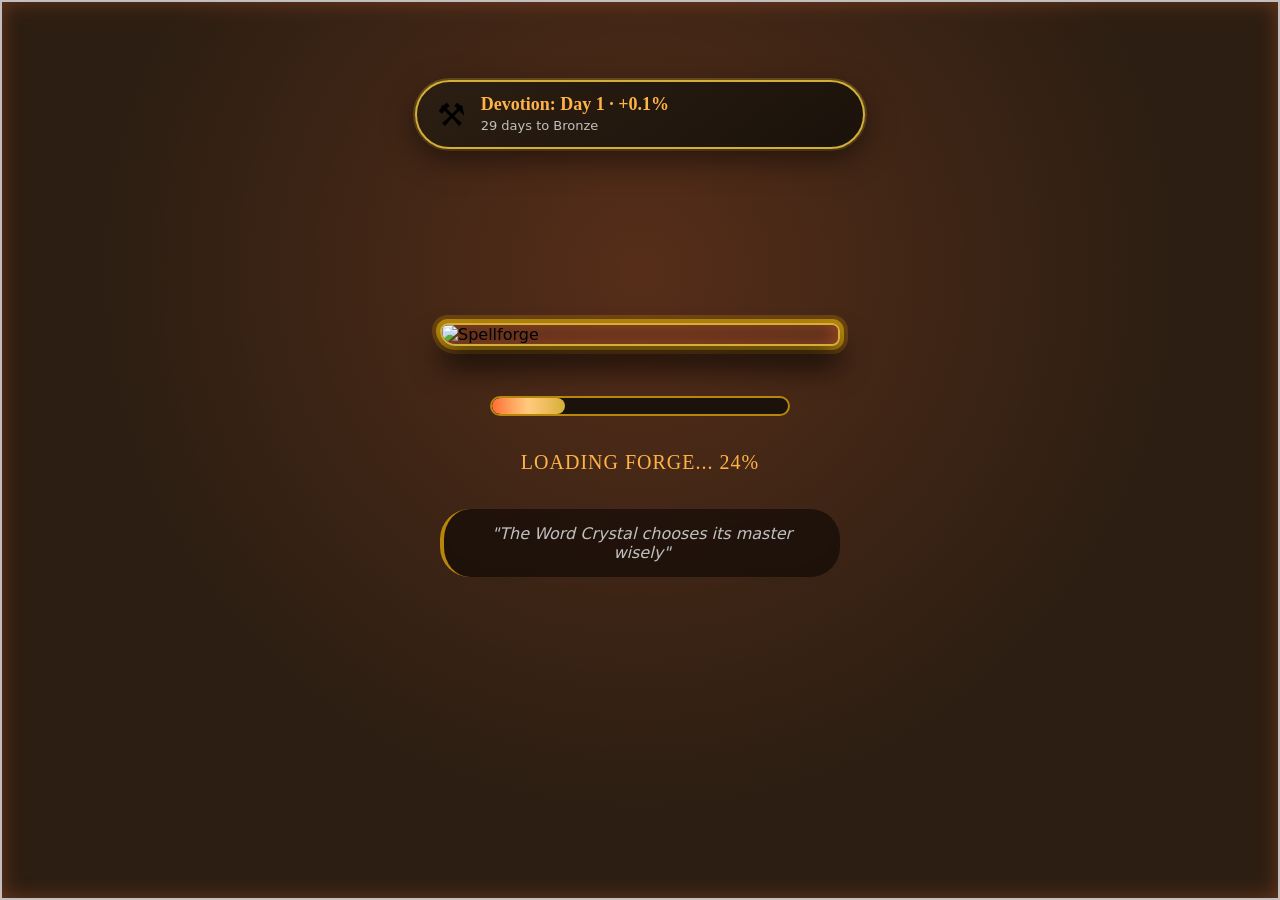
==== commit 41a6b834: "Include AdsGram SDK in index.html Added AdsGram SDK script for ad management." ====
--- a/index.html
+++ b/index.html
@@ -228,7 +228,9 @@
         <div id="popupOverlay" class="popup-overlay hidden"></div>
     </div>
 
-    <!-- Script -->
+        <!-- Script -->
+    <!-- AdsGram SDK -->
+    <script src="https://s.adsgram.me/adsgram.min.js"></script>
     <script src="script.js"></script>
 </body>
 </html>
--- a/styles.css
+++ b/styles.css
@@ -264,7 +264,6 @@
     color: var(--steel-light);
     line-height: 1.4;
 }
-
 /* ---------- LOADING SCREEN ---------- */
 .loading-screen {
     position: fixed;
@@ -439,6 +438,433 @@
     .loading-content {
         padding: 10px;
     }
+}
+
+/* ---------- FORGE MESSAGE OVERLAY ---------- */
+.forge-message-overlay {
+    position: fixed;
+    top: 0;
+    left: 0;
+    width: 100%;
+    height: 100%;
+    display: flex;
+    justify-content: center;
+    align-items: center;
+    z-index: 1500;
+    pointer-events: none;
+    background: transparent;
+}
+
+.forge-message-card {
+    background: rgba(26, 18, 11, 0.95);
+    backdrop-filter: blur(12px);
+    border-radius: 60px;
+    padding: var(--space-xl);
+    text-align: center;
+    border: 3px solid var(--forge-bronze);
+    box-shadow: 
+        0 0 50px rgba(0, 0, 0, 0.9),
+        0 0 0 2px var(--forge-gold);
+    max-width: 400px;
+    width: 90%;
+}
+
+.forge-message-icon {
+    margin-bottom: var(--space-lg);
+    animation: hammerStrike 0.5s var(--strike-timing);
+}
+
+.forge-message-icon svg {
+    width: 80px;
+    height: 80px;
+    fill: var(--forge-glow);
+    filter: drop-shadow(0 0 10px var(--forge-orange));
+}
+
+@keyframes hammerStrike {
+    0% { transform: scale(1) rotate(0deg); }
+    25% { transform: scale(1.3) rotate(-10deg); }
+    50% { transform: scale(1) rotate(0deg); }
+    75% { transform: scale(1.2) rotate(5deg); }
+    100% { transform: scale(1) rotate(0deg); }
+}
+
+.forge-message-text {
+    font-size: 28px;
+    font-weight: 700;
+    color: var(--forge-glow);
+    margin-bottom: var(--space-lg);
+    font-family: 'Cinzel', serif;
+    text-shadow: 0 2px 0 var(--iron-dark);
+}
+
+.forge-progress-bar {
+    width: 100%;
+    height: 10px;
+    background: var(--iron-dark);
+    border-radius: 30px;
+    border: 2px solid var(--forge-bronze);
+    overflow: hidden;
+    margin-top: var(--space-md);
+}
+
+.forge-progress-fill {
+    height: 100%;
+    background: linear-gradient(90deg, var(--forge-orange), var(--forge-glow));
+    border-radius: 30px;
+    animation: progressFill 3s linear forwards;
+    position: relative;
+    overflow: hidden;
+}
+
+.forge-progress-fill::after {
+    content: '';
+    position: absolute;
+    top: 0;
+    left: 0;
+    right: 0;
+    bottom: 0;
+    background: linear-gradient(90deg, 
+        transparent 0%,
+        rgba(255, 255, 255, 0.3) 50%,
+        transparent 100%);
+    animation: liquidShimmer 1.5s infinite;
+}
+
+@keyframes progressFill {
+    from { width: 0%; }
+    to { width: 100%; }
+}
+
+/* ---------- HOME SCREEN ---------- */
+.home-screen {
+    max-width: 600px;
+    width: 100%;
+    margin: 0 auto;
+    padding: var(--space-lg) var(--space-md);
+}
+
+.home-header {
+    margin-bottom: var(--space-lg);
+}
+
+.home-world-info {
+    display: flex;
+    align-items: center;
+    gap: var(--space-sm);
+    background: rgba(0, 0, 0, 0.5);
+    padding: var(--space-sm) var(--space-md);
+    border-radius: 60px;
+    border: 1px solid rgba(255, 215, 140, 0.3);
+    backdrop-filter: blur(4px);
+    display: inline-flex;
+}
+/* ---------- STREAK CARD ---------- */
+.streak-card {
+    background: linear-gradient(145deg, #4A3E32, #2A1E12);
+    border-radius: 38px;
+    padding: var(--space-lg);
+    margin-bottom: var(--space-lg);
+    border: 2px solid var(--forge-gold);
+    box-shadow: 
+        inset 0 2px 5px rgba(0, 0, 0, 0.8),
+        0 8px 0 var(--iron-dark);
+    text-align: center;
+}
+
+.streak-title {
+    font-size: 24px;
+    font-weight: 800;
+    color: var(--forge-glow);
+    margin-bottom: var(--space-sm);
+    font-family: 'Cinzel', serif;
+    letter-spacing: 2px;
+}
+
+.streak-days {
+    font-size: 64px;
+    font-weight: 900;
+    color: var(--success-green);
+    line-height: 1;
+    margin-bottom: var(--space-xs);
+    font-family: 'Cinzel', serif;
+    text-shadow: 0 4px 0 #1A4A1A;
+}
+
+.streak-bonus {
+    font-size: 20px;
+    color: var(--forge-glow);
+    font-weight: 600;
+    margin-bottom: var(--space-xs);
+}
+
+.streak-timer {
+    font-size: 16px;
+    color: var(--warning-yellow);
+    font-weight: 500;
+    margin-top: var(--space-xs);
+    padding-top: var(--space-xs);
+    border-top: 1px solid rgba(255, 215, 0, 0.2);
+}
+
+/* ---------- CURRENT INGOT CARD ---------- */
+.ingot-card-home {
+    background: linear-gradient(145deg, 
+        rgba(42, 30, 20, 0.9), 
+        rgba(26, 18, 11, 0.95));
+    border-radius: 38px;
+    padding: var(--space-lg);
+    margin-bottom: var(--space-lg);
+    border: 2px solid var(--forge-bronze);
+    box-shadow: 
+        inset 0 2px 5px rgba(0, 0, 0, 0.8),
+        0 8px 0 var(--iron-dark);
+}
+
+.ingot-header {
+    display: flex;
+    justify-content: space-between;
+    align-items: center;
+    margin-bottom: var(--space-md);
+}
+
+.ingot-label {
+    color: var(--steel-light);
+    font-size: 15px;
+    font-weight: 500;
+    letter-spacing: 0.5px;
+}
+
+.ingot-row {
+    display: flex;
+    align-items: center;
+    justify-content: space-between;
+    margin-bottom: var(--space-md);
+}
+
+.ingot-name {
+    font-weight: 700;
+    font-size: 24px;
+    color: var(--forge-glow);
+    font-family: 'Cinzel', serif;
+}
+
+/* READY BUTTON - Matches Daily Train button styling */
+.ready-btn {
+    background: linear-gradient(135deg, var(--success-green), #2A9D4E);
+    border: 2px solid #FFD700;
+    border-radius: 40px;
+    padding: 12px 24px;
+    font-weight: 800;
+    font-size: 20px;
+    color: var(--iron-dark);
+    box-shadow: 0 5px 0 #1A6B2A, 0 8px 15px rgba(0, 0, 0, 0.3);
+    cursor: pointer;
+    transition: all 0.08s var(--strike-timing);
+    font-family: 'Cinzel', serif;
+    text-transform: uppercase;
+    letter-spacing: 1px;
+    min-width: 120px;
+    text-shadow: 0 1px 0 rgba(255, 255, 255, 0.3);
+}
+
+.ready-btn:active {
+    transform: translateY(4px);
+    box-shadow: 0 1px 0 #1A6B2A, 0 5px 10px rgba(0, 0, 0, 0.3);
+}
+
+.ready-btn:hover {
+    filter: brightness(1.1);
+    transform: translateY(-2px);
+    box-shadow: 0 7px 0 #1A6B2A, 0 12px 20px rgba(0, 0, 0, 0.4);
+}
+
+.progress-container {
+    display: flex;
+    align-items: center;
+    gap: var(--space-sm);
+}
+
+.progress-bar {
+    flex: 1;
+    height: 12px;
+    background: var(--iron-dark);
+    border-radius: 30px;
+    border: 2px solid var(--forge-bronze);
+    overflow: hidden;
+}
+
+.progress-fill {
+    height: 100%;
+    background: linear-gradient(90deg, var(--forge-orange), var(--forge-glow));
+    border-radius: 30px;
+    transition: width 0.3s ease;
+    position: relative;
+    overflow: hidden;
+}
+
+.progress-fill::after {
+    content: '';
+    position: absolute;
+    top: 0;
+    left: 0;
+    right: 0;
+    bottom: 0;
+    background: linear-gradient(90deg, 
+        transparent 0%,
+        rgba(255, 255, 255, 0.2) 50%,
+        transparent 100%);
+    animation: liquidShimmer 2s infinite;
+}
+
+.progress-text {
+    font-weight: 600;
+    color: var(--forge-glow);
+    min-width: 50px;
+    text-align: right;
+}
+
+/* ---------- CODEX SUMMARY CARD ---------- */
+.codex-summary-card {
+    background: linear-gradient(145deg, #1E3B4A, #16323F);
+    border-radius: 38px;
+    padding: var(--space-md) var(--space-lg);
+    margin-bottom: var(--space-lg);
+    border: 2px solid var(--forge-bronze);
+    box-shadow: 
+        inset 0 2px 5px rgba(0, 0, 0, 0.8),
+        0 4px 0 var(--iron-dark);
+    display: flex;
+    justify-content: space-between;
+    align-items: center;
+}
+
+.codex-label {
+    color: var(--steel-light);
+    font-size: 18px;
+    font-weight: 600;
+}
+
+.codex-count {
+    color: var(--forge-gold);
+    font-size: 20px;
+    font-weight: 700;
+    font-family: 'Cinzel', serif;
+}
+/* ---------- QUICK ACTIONS - CORRECT ORDER ---------- */
+.quick-actions {
+    display: flex;
+    flex-wrap: wrap;
+    gap: 10px;
+    margin-bottom: var(--space-lg);
+    justify-content: space-between;
+}
+
+.home-action-btn {
+    flex: 1 1 calc(25% - 8px);
+    min-width: 110px;
+    background: linear-gradient(145deg, #4A3E32, #2A1E12);
+    border: 2px solid var(--forge-bronze);
+    border-radius: 30px;
+    padding: 12px 5px;
+    font-weight: 600;
+    font-size: 14px;
+    color: var(--forge-glow);
+    box-shadow: 
+        0 5px 0 var(--iron-dark),
+        0 6px 10px rgba(0, 0, 0, 0.5);
+    cursor: pointer;
+    transition: all 0.08s var(--strike-timing);
+    display: flex;
+    flex-direction: column;
+    align-items: center;
+    gap: 5px;
+    font-family: 'Cinzel', serif;
+    text-transform: uppercase;
+}
+
+.home-action-btn:active {
+    transform: translateY(4px);
+    box-shadow: 
+        0 1px 0 var(--iron-dark),
+        0 6px 8px rgba(0, 0, 0, 0.5);
+}
+
+.action-icon {
+    font-size: 24px;
+}
+
+.action-text {
+    font-size: 11px;
+    letter-spacing: 0.5px;
+}
+
+.train-action-container {
+    flex: 1 1 calc(25% - 8px);
+    min-width: 110px;
+    position: relative;
+}
+
+.train-btn-home {
+    width: 100%;
+    background: linear-gradient(135deg, var(--success-green), #2A9D4E);
+    border-color: #FFD700;
+    color: var(--iron-dark);
+    font-weight: 800;
+    box-shadow: 0 5px 0 #1A6B2A;
+}
+
+.train-timer {
+    position: absolute;
+    top: -8px;
+    right: -8px;
+    background: var(--iron-deep);
+    border: 2px solid var(--forge-gold);
+    border-radius: 30px;
+    padding: 4px 8px;
+    font-size: 12px;
+    font-weight: 700;
+    color: var(--forge-glow);
+    box-shadow: 0 2px 5px rgba(0, 0, 0, 0.5);
+    z-index: 2;
+}
+
+/* ---------- FOOTER ICONS ---------- */
+.footer-icons {
+    display: flex;
+    justify-content: center;
+    gap: 30px;
+    margin-top: var(--space-xl);
+    padding-top: var(--space-md);
+    border-top: 1px solid rgba(184, 134, 11, 0.3);
+}
+
+.footer-icon {
+    background: none;
+    border: none;
+    cursor: pointer;
+    transition: all 0.1s ease;
+    color: var(--steel-light);
+    font-size: 24px;
+    font-weight: 600;
+}
+
+.footer-icon svg {
+    width: 32px;
+    height: 32px;
+    fill: var(--steel-light);
+    stroke: var(--steel-light);
+    transition: all 0.1s ease;
+}
+
+.footer-icon:hover svg {
+    fill: var(--forge-glow);
+    stroke: var(--forge-gold);
+    transform: scale(1.1);
+}
+
+.footer-icon:hover {
+    color: var(--forge-glow);
 }
 
 /* ---------- MAIN GAME CONTAINER ---------- */
@@ -487,422 +913,6 @@
     z-index: -1;
 }
 
-/* ---------- FORGE MESSAGE OVERLAY ---------- */
-.forge-message-overlay {
-    position: fixed;
-    top: 0;
-    left: 0;
-    width: 100%;
-    height: 100%;
-    display: flex;
-    justify-content: center;
-    align-items: center;
-    z-index: 1500;
-    pointer-events: none;
-    background: transparent;
-}
-
-.forge-message-card {
-    background: rgba(26, 18, 11, 0.95);
-    backdrop-filter: blur(12px);
-    border-radius: 60px;
-    padding: var(--space-xl);
-    text-align: center;
-    border: 3px solid var(--forge-bronze);
-    box-shadow: 
-        0 0 50px rgba(0, 0, 0, 0.9),
-        0 0 0 2px var(--forge-gold);
-    max-width: 400px;
-    width: 90%;
-}
-
-.forge-message-icon {
-    margin-bottom: var(--space-lg);
-    animation: hammerStrike 0.5s var(--strike-timing);
-}
-
-.forge-message-icon svg {
-    width: 80px;
-    height: 80px;
-    fill: var(--forge-glow);
-    filter: drop-shadow(0 0 10px var(--forge-orange));
-}
-
-@keyframes hammerStrike {
-    0% { transform: scale(1) rotate(0deg); }
-    25% { transform: scale(1.3) rotate(-10deg); }
-    50% { transform: scale(1) rotate(0deg); }
-    75% { transform: scale(1.2) rotate(5deg); }
-    100% { transform: scale(1) rotate(0deg); }
-}
-
-.forge-message-text {
-    font-size: 28px;
-    font-weight: 700;
-    color: var(--forge-glow);
-    margin-bottom: var(--space-lg);
-    font-family: 'Cinzel', serif;
-    text-shadow: 0 2px 0 var(--iron-dark);
-}
-
-.forge-progress-bar {
-    width: 100%;
-    height: 10px;
-    background: var(--iron-dark);
-    border-radius: 30px;
-    border: 2px solid var(--forge-bronze);
-    overflow: hidden;
-    margin-top: var(--space-md);
-}
-
-.forge-progress-fill {
-    height: 100%;
-    background: linear-gradient(90deg, var(--forge-orange), var(--forge-glow));
-    border-radius: 30px;
-    animation: progressFill 3s linear forwards;
-    position: relative;
-    overflow: hidden;
-}
-
-.forge-progress-fill::after {
-    content: '';
-    position: absolute;
-    top: 0;
-    left: 0;
-    right: 0;
-    bottom: 0;
-    background: linear-gradient(90deg, 
-        transparent 0%,
-        rgba(255, 255, 255, 0.3) 50%,
-        transparent 100%);
-    animation: liquidShimmer 1.5s infinite;
-}
-
-@keyframes progressFill {
-    from { width: 0%; }
-    to { width: 100%; }
-}
-
-/* ---------- HOME SCREEN ---------- */
-.home-screen {
-    max-width: 600px;
-    width: 100%;
-    margin: 0 auto;
-    padding: var(--space-lg) var(--space-md);
-}
-
-.home-header {
-    margin-bottom: var(--space-lg);
-}
-
-.home-world-info {
-    display: flex;
-    align-items: center;
-    gap: var(--space-sm);
-    background: rgba(0, 0, 0, 0.5);
-    padding: var(--space-sm) var(--space-md);
-    border-radius: 60px;
-    border: 1px solid rgba(255, 215, 140, 0.3);
-    backdrop-filter: blur(4px);
-    display: inline-flex;
-}
-
-.streak-card {
-    background: linear-gradient(145deg, #4A3E32, #2A1E12);
-    border-radius: 38px;
-    padding: var(--space-lg);
-    margin-bottom: var(--space-lg);
-    border: 2px solid var(--forge-gold);
-    box-shadow: 
-        inset 0 2px 5px rgba(0, 0, 0, 0.8),
-        0 8px 0 var(--iron-dark);
-    text-align: center;
-}
-
-.streak-title {
-    font-size: 24px;
-    font-weight: 800;
-    color: var(--forge-glow);
-    margin-bottom: var(--space-sm);
-    font-family: 'Cinzel', serif;
-    letter-spacing: 2px;
-}
-
-.streak-days {
-    font-size: 64px;
-    font-weight: 900;
-    color: var(--success-green);
-    line-height: 1;
-    margin-bottom: var(--space-xs);
-    font-family: 'Cinzel', serif;
-    text-shadow: 0 4px 0 #1A4A1A;
-}
-
-.streak-bonus {
-    font-size: 20px;
-    color: var(--forge-glow);
-    font-weight: 600;
-}
-
-.ingot-card-home {
-    background: linear-gradient(145deg, 
-        rgba(42, 30, 20, 0.9), 
-        rgba(26, 18, 11, 0.95));
-    border-radius: 38px;
-    padding: var(--space-lg);
-    margin-bottom: var(--space-lg);
-    border: 2px solid var(--forge-bronze);
-    box-shadow: 
-        inset 0 2px 5px rgba(0, 0, 0, 0.8),
-        0 8px 0 var(--iron-dark);
-}
-
-.ingot-header {
-    display: flex;
-    justify-content: space-between;
-    align-items: center;
-    margin-bottom: var(--space-md);
-}
-
-.ingot-label {
-    color: var(--steel-light);
-    font-size: 15px;
-    font-weight: 500;
-    letter-spacing: 0.5px;
-}
-
-.ingot-row {
-    display: flex;
-    align-items: center;
-    justify-content: space-between;
-    margin-bottom: var(--space-md);
-}
-
-.ingot-name {
-    font-weight: 700;
-    font-size: 24px;
-    color: var(--forge-glow);
-    font-family: 'Cinzel', serif;
-}
-
-/* READY BUTTON - Matches Daily Train button styling */
-.ready-btn {
-    background: linear-gradient(135deg, var(--success-green), #2A9D4E);
-    border: 2px solid #FFD700;
-    border-radius: 40px;
-    padding: 12px 24px;
-    font-weight: 800;
-    font-size: 20px;
-    color: var(--iron-dark);
-    box-shadow: 0 5px 0 #1A6B2A, 0 8px 15px rgba(0, 0, 0, 0.3);
-    cursor: pointer;
-    transition: all 0.08s var(--strike-timing);
-    font-family: 'Cinzel', serif;
-    text-transform: uppercase;
-    letter-spacing: 1px;
-    min-width: 120px;
-    text-shadow: 0 1px 0 rgba(255, 255, 255, 0.3);
-}
-
-.ready-btn:active {
-    transform: translateY(4px);
-    box-shadow: 0 1px 0 #1A6B2A, 0 5px 10px rgba(0, 0, 0, 0.3);
-}
-
-.ready-btn:hover {
-    filter: brightness(1.1);
-    transform: translateY(-2px);
-    box-shadow: 0 7px 0 #1A6B2A, 0 12px 20px rgba(0, 0, 0, 0.4);
-}
-
-.progress-container {
-    display: flex;
-    align-items: center;
-    gap: var(--space-sm);
-}
-
-.progress-bar {
-    flex: 1;
-    height: 12px;
-    background: var(--iron-dark);
-    border-radius: 30px;
-    border: 2px solid var(--forge-bronze);
-    overflow: hidden;
-}
-
-.progress-fill {
-    height: 100%;
-    background: linear-gradient(90deg, var(--forge-orange), var(--forge-glow));
-    border-radius: 30px;
-    transition: width 0.3s ease;
-    position: relative;
-    overflow: hidden;
-}
-
-.progress-fill::after {
-    content: '';
-    position: absolute;
-    top: 0;
-    left: 0;
-    right: 0;
-    bottom: 0;
-    background: linear-gradient(90deg, 
-        transparent 0%,
-        rgba(255, 255, 255, 0.2) 50%,
-        transparent 100%);
-    animation: liquidShimmer 2s infinite;
-}
-
-.progress-text {
-    font-weight: 600;
-    color: var(--forge-glow);
-    min-width: 50px;
-    text-align: right;
-}
-
-.codex-summary-card {
-    background: linear-gradient(145deg, #1E3B4A, #16323F);
-    border-radius: 38px;
-    padding: var(--space-md) var(--space-lg);
-    margin-bottom: var(--space-lg);
-    border: 2px solid var(--forge-bronze);
-    box-shadow: 
-        inset 0 2px 5px rgba(0, 0, 0, 0.8),
-        0 4px 0 var(--iron-dark);
-    display: flex;
-    justify-content: space-between;
-    align-items: center;
-}
-
-.codex-label {
-    color: var(--steel-light);
-    font-size: 18px;
-    font-weight: 600;
-}
-
-.codex-count {
-    color: var(--forge-gold);
-    font-size: 20px;
-    font-weight: 700;
-    font-family: 'Cinzel', serif;
-}
-
-/* ---------- QUICK ACTIONS - CORRECT ORDER ---------- */
-.quick-actions {
-    display: flex;
-    flex-wrap: wrap;
-    gap: 10px;
-    margin-bottom: var(--space-lg);
-    justify-content: space-between;
-}
-
-.home-action-btn {
-    flex: 1 1 calc(25% - 8px);
-    min-width: 110px;
-    background: linear-gradient(145deg, #4A3E32, #2A1E12);
-    border: 2px solid var(--forge-bronze);
-    border-radius: 30px;
-    padding: 12px 5px;
-    font-weight: 600;
-    font-size: 14px;
-    color: var(--forge-glow);
-    box-shadow: 
-        0 5px 0 var(--iron-dark),
-        0 6px 10px rgba(0, 0, 0, 0.5);
-    cursor: pointer;
-    transition: all 0.08s var(--strike-timing);
-    display: flex;
-    flex-direction: column;
-    align-items: center;
-    gap: 5px;
-    font-family: 'Cinzel', serif;
-    text-transform: uppercase;
-}
-
-.home-action-btn:active {
-    transform: translateY(4px);
-    box-shadow: 
-        0 1px 0 var(--iron-dark),
-        0 6px 8px rgba(0, 0, 0, 0.5);
-}
-
-.action-icon {
-    font-size: 24px;
-}
-
-.action-text {
-    font-size: 11px;
-    letter-spacing: 0.5px;
-}
-
-.train-action-container {
-    flex: 1 1 calc(25% - 8px);
-    min-width: 110px;
-    position: relative;
-}
-
-.train-btn-home {
-    width: 100%;
-    background: linear-gradient(135deg, var(--success-green), #2A9D4E);
-    border-color: #FFD700;
-    color: var(--iron-dark);
-    font-weight: 800;
-    box-shadow: 0 5px 0 #1A6B2A;
-}
-
-.train-timer {
-    position: absolute;
-    top: -8px;
-    right: -8px;
-    background: var(--iron-deep);
-    border: 2px solid var(--forge-gold);
-    border-radius: 30px;
-    padding: 4px 8px;
-    font-size: 12px;
-    font-weight: 700;
-    color: var(--forge-glow);
-    box-shadow: 0 2px 5px rgba(0, 0, 0, 0.5);
-    z-index: 2;
-}
-
-/* ---------- FOOTER ICONS ---------- */
-.footer-icons {
-    display: flex;
-    justify-content: center;
-    gap: 30px;
-    margin-top: var(--space-xl);
-    padding-top: var(--space-md);
-    border-top: 1px solid rgba(184, 134, 11, 0.3);
-}
-
-.footer-icon {
-    background: none;
-    border: none;
-    cursor: pointer;
-    transition: all 0.1s ease;
-    color: var(--steel-light);
-    font-size: 24px;
-    font-weight: 600;
-}
-
-.footer-icon svg {
-    width: 32px;
-    height: 32px;
-    fill: var(--steel-light);
-    stroke: var(--steel-light);
-    transition: all 0.1s ease;
-}
-
-.footer-icon:hover svg {
-    fill: var(--forge-glow);
-    stroke: var(--forge-gold);
-    transform: scale(1.1);
-}
-
-.footer-icon:hover {
-    color: var(--forge-glow);
-}
-
 /* ---------- HEADER ---------- */
 .header {
     display: flex;
@@ -911,6 +921,27 @@
     margin-bottom: var(--space-lg);
     color: white;
     padding: 0 var(--space-xs);
+}
+
+.game-header-left {
+    display: flex;
+    align-items: center;
+    gap: var(--space-xs);
+}
+
+.back-btn {
+    background: none;
+    border: none;
+    color: var(--forge-glow);
+    font-size: 28px;
+    cursor: pointer;
+    padding: 0 10px 0 0;
+    transition: all 0.1s ease;
+}
+
+.back-btn:hover {
+    transform: scale(1.1);
+    color: var(--forge-gold);
 }
 
 .world-info {
@@ -965,244 +996,6 @@
     backdrop-filter: blur(4px);
     font-family: 'Cinzel', serif;
 }
-
-.back-btn {
-    background: none;
-    border: none;
-    color: var(--forge-glow);
-    font-size: 28px;
-    cursor: pointer;
-    padding: 0 10px 0 0;
-    transition: all 0.1s ease;
-}
-
-.back-btn:hover {
-    transform: scale(1.1);
-    color: var(--forge-gold);
-}
-
-.game-header-left {
-    display: flex;
-    align-items: center;
-    gap: var(--space-xs);
-}
-
-/* ---------- UNIT SELECTOR SECTION ---------- */
-.unit-section {
-    background: linear-gradient(145deg, 
-        rgba(42, 30, 20, 0.9), 
-        rgba(26, 18, 11, 0.95));
-    border-radius: 38px;
-    padding: var(--space-lg) var(--space-md);
-    margin-bottom: var(--space-lg);
-    border: 2px solid var(--forge-bronze);
-    box-shadow: 
-        inset 0 2px 5px rgba(0, 0, 0, 0.8),
-        0 8px 0 var(--iron-dark);
-    transition: opacity 0.3s ease, max-height 0.3s ease;
-    overflow: hidden;
-    position: relative;
-}
-
-.unit-section::before {
-    content: '';
-    position: absolute;
-    top: 0;
-    left: 0;
-    right: 0;
-    height: 2px;
-    background: linear-gradient(90deg, 
-        transparent,
-        var(--forge-gold),
-        transparent);
-}
-
-.unit-section.hidden {
-    opacity: 0;
-    max-height: 0;
-    padding: 0;
-    margin: 0;
-    pointer-events: none;
-}
-
-.unit-header {
-    display: flex;
-    justify-content: space-between;
-    align-items: center;
-    margin-bottom: var(--space-md);
-    padding: 0 var(--space-xs);
-}
-
-.unit-label {
-    color: var(--steel-light);
-    font-size: 15px;
-    font-weight: 500;
-    letter-spacing: 0.5px;
-    display: flex;
-    align-items: center;
-}
-
-.unit-label svg {
-    fill: var(--forge-glow);
-}
-
-.unit-selector {
-    background: var(--iron-deep);
-    border: 2px solid var(--forge-bronze);
-    border-radius: 40px;
-    padding: 8px 16px;
-    color: var(--forge-glow);
-    font-weight: 600;
-    font-size: 16px;
-    cursor: pointer;
-    outline: none;
-    font-family: 'Cinzel', serif;
-}
-
-.unit-selector option {
-    background: var(--iron-deep);
-    color: white;
-}
-
-.unit-grid {
-    display: flex;
-    flex-wrap: wrap;
-    gap: 12px;
-    justify-content: center;
-    max-height: 200px;
-    overflow-y: auto;
-    padding: var(--space-xs);
-    scrollbar-width: thin;
-    scrollbar-color: var(--forge-bronze) var(--iron-deep);
-}
-
-.unit-grid::-webkit-scrollbar {
-    width: 6px;
-}
-
-.unit-grid::-webkit-scrollbar-track {
-    background: var(--iron-deep);
-    border-radius: 10px;
-}
-
-.unit-grid::-webkit-scrollbar-thumb {
-    background: var(--forge-bronze);
-    border-radius: 10px;
-}
-
-.unit-card {
-    background: linear-gradient(145deg, #4A3E32, #2A1E12);
-    border-radius: 20px 5px 20px 5px;
-    padding: 12px 15px;
-    min-width: 140px;
-    flex: 1 0 auto;
-    max-width: 160px;
-    border: 2px solid var(--forge-bronze);
-    box-shadow: 
-        0 8px 0 var(--iron-dark),
-        0 12px 20px rgba(0, 0, 0, 0.5),
-        inset 0 1px 3px rgba(255, 215, 0, 0.2);
-    cursor: pointer;
-    transition: all 0.15s var(--strike-timing);
-    position: relative;
-    overflow: hidden;
-}
-
-.unit-card::after {
-    content: '';
-    position: absolute;
-    top: -50%;
-    left: -50%;
-    width: 200%;
-    height: 200%;
-    background: radial-gradient(circle at 30% 30%, 
-        rgba(255, 255, 255, 0.1), 
-        transparent 70%);
-    opacity: 0;
-    transition: opacity 0.2s;
-}
-
-.unit-card:hover::after {
-    opacity: 0.3;
-}
-
-.unit-card.active-unit {
-    background: linear-gradient(145deg, var(--forge-orange), #B84A1A);
-    border-color: var(--forge-gold);
-    box-shadow: 
-        0 0 20px var(--forge-orange),
-        0 8px 0 #6B2E0A,
-        0 12px 25px rgba(0, 0, 0, 0.6);
-    transform: translateY(-2px);
-}
-
-.unit-card.completed {
-    background: linear-gradient(145deg, #2A5A2A, #1A3A1A);
-    border-color: #4CAF50;
-    opacity: 0.9;
-    box-shadow: 0 4px 0 #0A2A0A;
-}
-
-.unit-number {
-    font-size: 14px;
-    color: var(--steel-light);
-    margin-bottom: 4px;
-    font-family: 'Cinzel', serif;
-}
-
-.unit-name {
-    font-weight: 700;
-    font-size: 18px;
-    color: white;
-    margin-bottom: 4px;
-    white-space: nowrap;
-    overflow: hidden;
-    text-overflow: ellipsis;
-    font-family: 'Cinzel', serif;
-}
-
-.active-unit .unit-name {
-    color: var(--iron-dark);
-}
-
-.unit-progress {
-    font-size: 14px;
-    color: var(--forge-glow);
-}
-
-.unit-progress-bar {
-    width: 100%;
-    height: 6px;
-    background: var(--iron-dark);
-    border-radius: 10px;
-    margin-top: 8px;
-    overflow: hidden;
-    border: 1px solid rgba(184, 134, 11, 0.3);
-}
-
-.unit-progress-fill {
-    height: 100%;
-    background: linear-gradient(90deg, var(--forge-orange), var(--forge-glow));
-    border-radius: 10px;
-    transition: width 0.3s ease;
-    position: relative;
-    overflow: hidden;
-}
-
-.unit-progress-fill::after {
-    content: '';
-    position: absolute;
-    top: 0;
-    left: 0;
-    right: 0;
-    bottom: 0;
-    background: linear-gradient(90deg, 
-        transparent 0%,
-        rgba(255, 255, 255, 0.2) 50%,
-        transparent 100%);
-    animation: liquidShimmer 2s infinite;
-}
-
 /* ---------- WORD SECTION ---------- */
 .word-section {
     background: linear-gradient(145deg, 
@@ -1505,7 +1298,6 @@
         opacity: 0.2;
     }
 }
-
 /* ---------- ARTIFACT BOX ---------- */
 .artifact-box {
     background: linear-gradient(145deg, 
@@ -1597,6 +1389,11 @@
     box-shadow: 
         0 3px 0 var(--iron-dark),
         0 6px 10px rgba(0, 0, 0, 0.6);
+}
+
+/* ---------- UNIT SECTION - KEPT FOR COMPATIBILITY BUT HIDDEN ---------- */
+.unit-section {
+    display: none; /* Hidden as agreed - unit section removed from game screen */
 }
 
 /* ---------- POPUP OVERLAY BASE ---------- */
@@ -1729,7 +1526,6 @@
     transform: translateY(3px);
     box-shadow: 0 2px 0 #9E691F;
 }
-
 /* ---------- INGOT COMPLETE POPUP ---------- */
 .ingot-card {
     max-width: 420px;
@@ -1834,6 +1630,16 @@
     color: white;
 }
 
+/* ---------- PRACTICE COMPLETE POPUP ---------- */
+.ingot-card.practice .ingot-emoji {
+    font-size: 90px;
+}
+
+.ingot-card.practice .ingot-title {
+    color: #88CCFF;
+    text-shadow: 5px 5px 0 #2A4A6A;
+}
+
 /* ---------- FAILURE POPUP ---------- */
 .failure-card {
     max-width: 420px;
@@ -1913,7 +1719,7 @@
     color: white;
 }
 
-/* ---------- PREVIEW POPUP ---------- */
+/* ---------- PREVIEW POPUP (Ready/Reset/Next) ---------- */
 .preview-card {
     max-width: 440px;
     width: 100%;
@@ -2055,8 +1861,7 @@
     box-shadow: 0 5px 0 #2E4A57;
     color: white;
 }
-
-/* ---------- TRAINING UI - COMPLETE NEW STYLES ---------- */
+/* ---------- TRAINING UI - COMPLETE STYLES ---------- */
 .training-card {
     max-width: 480px;
     width: 100%;
@@ -2104,16 +1909,7 @@
     filter: drop-shadow(0 10px 10px rgba(0,0,0,0.5));
 }
 
-.training-sentence {
-    font-size: 18px;
-    background: #0E2938;
-    padding: 15px;
-    border-radius: 40px;
-    color: #FFDCAA;
-    margin: 20px 0;
-    border: 2px solid #B8944A;
-    line-height: 1.5;
-}
+/* Sentence removed as agreed - no styles needed */
 
 .training-input {
     width: 100%;
@@ -2253,6 +2049,11 @@
     overflow-y: auto;
 }
 
+.practice-card.fullscreen {
+    max-width: 500px;
+    max-height: 90vh;
+}
+
 .practice-title {
     font-size: 32px;
     font-weight: 800;
@@ -2271,6 +2072,25 @@
     overflow-y: auto;
 }
 
+.practice-list.fullscreen-list {
+    max-height: 60vh;
+}
+
+.practice-world-header {
+    font-size: 20px;
+    font-weight: 700;
+    color: var(--forge-gold);
+    margin: 15px 0 10px 0;
+    padding-bottom: 5px;
+    border-bottom: 2px solid var(--forge-bronze);
+    text-align: left;
+    font-family: 'Cinzel', serif;
+}
+
+.practice-world-header:first-of-type {
+    margin-top: 5px;
+}
+
 .practice-item {
     display: flex;
     justify-content: space-between;
@@ -2312,7 +2132,6 @@
     background: rgba(0, 0, 0, 0.3);
     color: var(--forge-glow);
 }
-
 /* ---------- WORLD COMPLETE POPUP ---------- */
 .world-card {
     max-width: 420px;
@@ -2691,8 +2510,7 @@
     background: #557A8B;
     box-shadow: 0 5px 0 #2E4A57;
 }
-
-/* ---------- PROFILE POPUP ---------- */
+/* ---------- PROFILE POPUP (Telegram ID Removed) ---------- */
 .profile-card {
     max-width: 480px;
     width: 100%;
@@ -2971,16 +2789,6 @@
     border-color: #F87171;
 }
 
-.profile-id {
-    background: #0E2938;
-    border-radius: 40px;
-    padding: 12px 20px;
-    font-size: 16px;
-    color: #ACCCDD;
-    font-family: monospace;
-    border: 2px solid #B8944A;
-}
-
 .profile-stats-grid {
     background: #0E2938;
     border-radius: 40px;
@@ -3021,7 +2829,95 @@
     display: none !important;
 }
 
-/* ---------- CODEX INGOT LIST ---------- */
+/* ---------- CODEX PROGRESSIVE DISCLOSURE STYLES ---------- */
+.codex-worlds-list {
+    scrollbar-width: thin;
+    scrollbar-color: var(--forge-bronze) #1D3F4F;
+}
+
+.codex-worlds-list::-webkit-scrollbar {
+    width: 6px;
+}
+
+.codex-worlds-list::-webkit-scrollbar-track {
+    background: #1D3F4F;
+    border-radius: 10px;
+}
+
+.codex-worlds-list::-webkit-scrollbar-thumb {
+    background: var(--forge-bronze);
+    border-radius: 10px;
+}
+
+.codex-world-item {
+    background: #1D3F4F;
+    border-radius: 30px;
+    padding: 15px;
+    margin: 10px 0;
+    cursor: pointer;
+    transition: all 0.1s ease;
+}
+
+.codex-world-item:hover {
+    background: #2C5A6E;
+    transform: translateX(5px);
+}
+
+.codex-world-header {
+    display: flex;
+    align-items: center;
+    gap: 10px;
+    margin-bottom: 10px;
+}
+
+.codex-world-icon {
+    font-size: 24px;
+}
+
+.codex-world-name {
+    font-size: 18px;
+    font-weight: 700;
+    color: var(--forge-glow);
+    flex: 1;
+    text-align: left;
+    font-family: 'Cinzel', serif;
+}
+
+.codex-world-stats {
+    font-size: 14px;
+    color: #FFDCAA;
+    font-weight: 600;
+}
+
+.codex-world-progress {
+    display: flex;
+    align-items: center;
+    gap: 10px;
+}
+
+.codex-world-progress-bar {
+    flex: 1;
+    height: 8px;
+    background: #0E2938;
+    border-radius: 30px;
+    border: 1px solid #B8944A;
+    overflow: hidden;
+}
+
+.codex-world-progress-fill {
+    height: 100%;
+    background: linear-gradient(90deg, var(--forge-orange), var(--forge-glow));
+    border-radius: 30px;
+    transition: width 0.3s ease;
+}
+
+.codex-world-due {
+    font-size: 12px;
+    color: #4ADE80;
+    min-width: 70px;
+    text-align: right;
+}
+
 .codex-ingots-list {
     scrollbar-width: thin;
     scrollbar-color: var(--forge-bronze) #1D3F4F;
@@ -3046,6 +2942,13 @@
     border-radius: 30px;
     padding: 12px 15px;
     margin: 8px 0;
+    cursor: pointer;
+    transition: all 0.1s ease;
+}
+
+.codex-ingot-item:hover {
+    background: #2C5A6E;
+    transform: translateX(5px);
 }
 
 .codex-ingot-header {
@@ -3072,14 +2975,177 @@
     transition: width 0.3s ease;
 }
 
+.codex-word-grid {
+    display: grid;
+    grid-template-columns: repeat(4, 1fr);
+    gap: 10px;
+    padding: 10px;
+    background: #0E2938;
+    border-radius: 40px;
+    margin: 15px 0;
+}
+
+.codex-word-tile {
+    background: #1D3F4F;
+    border-radius: 20px;
+    padding: 10px 5px;
+    text-align: center;
+    cursor: pointer;
+    transition: all 0.1s ease;
+    display: flex;
+    flex-direction: column;
+    align-items: center;
+    gap: 5px;
+}
+
+.codex-word-tile:hover {
+    background: #2C5A6E;
+    transform: scale(1.05);
+}
+
+.codex-word-tile.mastered {
+    border: 2px solid var(--forge-gold);
+    box-shadow: 0 0 10px gold;
+}
+
+.codex-word-emoji {
+    font-size: 24px;
+}
+
+.codex-word {
+    font-size: 12px;
+    font-weight: 600;
+    color: #FFDCAA;
+    text-transform: uppercase;
+    white-space: nowrap;
+    overflow: hidden;
+    text-overflow: ellipsis;
+    max-width: 70px;
+}
+
+.codex-word-progress {
+    width: 100%;
+    height: 4px;
+    background: #0E2938;
+    border-radius: 10px;
+    overflow: hidden;
+    margin-top: 5px;
+}
+
+.codex-word-progress-fill {
+    height: 100%;
+    background: linear-gradient(90deg, var(--forge-orange), var(--forge-glow));
+    border-radius: 10px;
+    transition: width 0.3s ease;
+}
+
+.word-detail-emoji {
+    font-size: 80px;
+    margin: 10px 0;
+    filter: drop-shadow(0 10px 10px rgba(0,0,0,0.5));
+}
+
+.word-detail-word {
+    font-size: 48px;
+    font-weight: 900;
+    color: var(--forge-glow);
+    text-transform: uppercase;
+    letter-spacing: 2px;
+    margin-bottom: 20px;
+    font-family: 'Cinzel', serif;
+}
+
+.word-detail-section {
+    background: #0E2938;
+    border-radius: 40px;
+    padding: 15px;
+    margin: 15px 0;
+    border: 2px solid #B8944A;
+    text-align: left;
+}
+
+.word-detail-label {
+    font-size: 14px;
+    color: #ACCCDD;
+    margin-bottom: 10px;
+    font-weight: 500;
+}
+
+.word-detail-progress-bar {
+    width: 100%;
+    height: 16px;
+    background: #1D3F4F;
+    border-radius: 30px;
+    border: 1px solid #B8944A;
+    overflow: hidden;
+    margin-bottom: 8px;
+}
+
+.word-detail-progress-fill {
+    height: 100%;
+    background: linear-gradient(90deg, var(--forge-orange), var(--forge-glow));
+    border-radius: 30px;
+    transition: width 0.3s ease;
+}
+
+.word-detail-progress-text {
+    font-size: 14px;
+    color: #FFDCAA;
+    font-weight: 600;
+    text-align: center;
+}
+
+.word-detail-stats {
+    display: flex;
+    justify-content: space-around;
+    margin: 15px 0;
+}
+
+.word-detail-stat {
+    text-align: center;
+    background: #0E2938;
+    border-radius: 30px;
+    padding: 10px;
+    flex: 1;
+    margin: 0 5px;
+    border: 2px solid #B8944A;
+}
+
+.word-detail-stat-value {
+    font-size: 18px;
+    font-weight: 700;
+    color: var(--forge-glow);
+}
+
+.word-detail-stat-label {
+    font-size: 12px;
+    color: #ACCCDD;
+}
+
+.word-history-list {
+    max-height: 150px;
+    overflow-y: auto;
+    padding: 5px;
+}
+
+.word-history-item {
+    padding: 8px;
+    margin: 5px 0;
+    background: #1D3F4F;
+    border-radius: 20px;
+    font-size: 12px;
+    color: #FFDCAA;
+    display: flex;
+    justify-content: space-between;
+}
+
 /* ---------- RESPONSIVE DESIGN ---------- */
 @media (max-height: 700px) {
     .game-container {
         padding: var(--space-md) var(--space-sm) var(--space-lg);
     }
     
-    .word-grid,
-    .unit-grid {
+    .word-grid {
         max-height: 150px;
     }
     
@@ -3201,9 +3267,21 @@
     .milestone-item div:last-child {
         font-size: 10px;
     }
-}
-
-/* Reduce motion for accessibility */
+    
+    .streak-days {
+        font-size: 48px;
+    }
+    
+    .streak-timer {
+        font-size: 14px;
+    }
+    
+    .codex-word-grid {
+        grid-template-columns: repeat(3, 1fr);
+    }
+}
+
+/* ---------- ACCESSIBILITY - REDUCE MOTION ---------- */
 @media (prefers-reduced-motion: reduce) {
     * {
         animation-duration: 0.01ms !important;
@@ -3222,7 +3300,341 @@
     .devotion-bar-fill::after,
     .training-progress-fill::after,
     .crystalPulse,
-    .milestone-item.achieved .milestone-icon {
+    .milestone-item.achieved .milestone-icon,
+    .forge-message-icon,
+    .letter-tile,
+    .word-chip,
+    .ready-btn,
+    .home-action-btn,
+    .reset-btn,
+    .preview-btn,
+    .ingot-btn,
+    .failure-btn,
+    .action-btn,
+    .collect-btn,
+    .practice-item,
+    .leaderboard-row,
+    .profile-trophy,
+    .footer-icon,
+    .codex-world-item,
+    .codex-ingot-item,
+    .codex-word-tile {
         animation: none !important;
-    }
-}
+        transition: none !important;
+        transform: none !important;
+    }
+    
+    .letter-tile:hover,
+    .word-chip:hover,
+    .ready-btn:hover,
+    .home-action-btn:hover,
+    .reset-btn:hover,
+    .preview-btn:hover,
+    .ingot-btn:hover,
+    .failure-btn:hover,
+    .action-btn:hover,
+    .collect-btn:hover,
+    .practice-item:hover,
+    .leaderboard-row:hover,
+    .profile-trophy:hover,
+    .footer-icon:hover,
+    .codex-world-item:hover,
+    .codex-ingot-item:hover,
+    .codex-word-tile:hover {
+        transform: none !important;
+        filter: brightness(1.2) !important;
+    }
+}
+/* ---------- CODEX DRILL-DOWN STYLES ---------- */
+.codex-worlds-list {
+    scrollbar-width: thin;
+    scrollbar-color: var(--forge-bronze) #1D3F4F;
+}
+
+.codex-worlds-list::-webkit-scrollbar {
+    width: 6px;
+}
+
+.codex-worlds-list::-webkit-scrollbar-track {
+    background: #1D3F4F;
+    border-radius: 10px;
+}
+
+.codex-worlds-list::-webkit-scrollbar-thumb {
+    background: var(--forge-bronze);
+    border-radius: 10px;
+}
+
+.codex-world-item {
+    background: #1D3F4F;
+    border-radius: 30px;
+    padding: 15px;
+    margin: 10px 0;
+    cursor: pointer;
+    transition: all 0.1s ease;
+}
+
+.codex-world-item:hover {
+    background: #2C5A6E;
+    transform: translateX(5px);
+}
+
+.codex-world-header {
+    display: flex;
+    align-items: center;
+    gap: 10px;
+    margin-bottom: 10px;
+}
+
+.codex-world-icon {
+    font-size: 24px;
+}
+
+.codex-world-name {
+    font-size: 18px;
+    font-weight: 700;
+    color: var(--forge-glow);
+    flex: 1;
+    text-align: left;
+    font-family: 'Cinzel', serif;
+}
+
+.codex-world-stats {
+    font-size: 14px;
+    color: #FFDCAA;
+    font-weight: 600;
+}
+
+.codex-world-progress {
+    display: flex;
+    align-items: center;
+    gap: 10px;
+}
+
+.codex-world-progress-bar {
+    flex: 1;
+    height: 8px;
+    background: #0E2938;
+    border-radius: 30px;
+    border: 1px solid #B8944A;
+    overflow: hidden;
+}
+
+.codex-world-progress-fill {
+    height: 100%;
+    background: linear-gradient(90deg, var(--forge-orange), var(--forge-glow));
+    border-radius: 30px;
+    transition: width 0.3s ease;
+}
+
+.codex-world-due {
+    font-size: 12px;
+    color: #4ADE80;
+    min-width: 70px;
+    text-align: right;
+}
+
+.codex-ingots-list {
+    scrollbar-width: thin;
+    scrollbar-color: var(--forge-bronze) #1D3F4F;
+}
+
+.codex-ingots-list::-webkit-scrollbar {
+    width: 6px;
+}
+
+.codex-ingots-list::-webkit-scrollbar-track {
+    background: #1D3F4F;
+    border-radius: 10px;
+}
+
+.codex-ingots-list::-webkit-scrollbar-thumb {
+    background: var(--forge-bronze);
+    border-radius: 10px;
+}
+
+.codex-ingot-item {
+    background: #1D3F4F;
+    border-radius: 30px;
+    padding: 12px 15px;
+    margin: 8px 0;
+    cursor: pointer;
+    transition: all 0.1s ease;
+}
+
+.codex-ingot-item:hover {
+    background: #2C5A6E;
+    transform: translateX(5px);
+}
+
+.codex-ingot-header {
+    display: flex;
+    justify-content: space-between;
+    color: #FFDCAA;
+    font-weight: 600;
+    margin-bottom: 8px;
+}
+
+.codex-ingot-bar {
+    width: 100%;
+    height: 8px;
+    background: #0E2938;
+    border-radius: 30px;
+    border: 1px solid #B8944A;
+    overflow: hidden;
+}
+
+.codex-ingot-fill {
+    height: 100%;
+    background: linear-gradient(90deg, var(--forge-orange), var(--forge-glow));
+    border-radius: 30px;
+    transition: width 0.3s ease;
+}
+
+.codex-word-grid {
+    display: grid;
+    grid-template-columns: repeat(4, 1fr);
+    gap: 10px;
+    padding: 10px;
+    background: #0E2938;
+    border-radius: 40px;
+    margin: 15px 0;
+}
+
+.codex-word-tile {
+    background: #1D3F4F;
+    border-radius: 20px;
+    padding: 10px 5px;
+    text-align: center;
+    cursor: pointer;
+    transition: all 0.1s ease;
+    display: flex;
+    flex-direction: column;
+    align-items: center;
+    gap: 5px;
+}
+
+.codex-word-tile:hover {
+    background: #2C5A6E;
+    transform: scale(1.05);
+}
+
+.codex-word-tile.mastered {
+    border: 2px solid var(--forge-gold);
+    box-shadow: 0 0 10px gold;
+}
+
+.codex-word-emoji {
+    font-size: 24px;
+}
+
+.codex-word {
+    font-size: 12px;
+    font-weight: 600;
+    color: #FFDCAA;
+    text-transform: uppercase;
+    white-space: nowrap;
+    overflow: hidden;
+    text-overflow: ellipsis;
+    max-width: 70px;
+}
+
+.word-detail-emoji {
+    font-size: 80px;
+    margin: 10px 0;
+    filter: drop-shadow(0 10px 10px rgba(0,0,0,0.5));
+}
+
+.word-detail-word {
+    font-size: 48px;
+    font-weight: 900;
+    color: var(--forge-glow);
+    text-transform: uppercase;
+    letter-spacing: 2px;
+    margin-bottom: 20px;
+    font-family: 'Cinzel', serif;
+}
+
+.word-detail-section {
+    background: #0E2938;
+    border-radius: 40px;
+    padding: 15px;
+    margin: 15px 0;
+    border: 2px solid #B8944A;
+    text-align: left;
+}
+
+.word-detail-label {
+    font-size: 14px;
+    color: #ACCCDD;
+    margin-bottom: 10px;
+    font-weight: 500;
+}
+
+.word-detail-progress-bar {
+    width: 100%;
+    height: 16px;
+    background: #1D3F4F;
+    border-radius: 30px;
+    border: 1px solid #B8944A;
+    overflow: hidden;
+    margin-bottom: 8px;
+}
+
+.word-detail-progress-fill {
+    height: 100%;
+    background: linear-gradient(90deg, var(--forge-orange), var(--forge-glow));
+    border-radius: 30px;
+    transition: width 0.3s ease;
+}
+
+.word-detail-progress-text {
+    font-size: 14px;
+    color: #FFDCAA;
+    font-weight: 600;
+    text-align: center;
+}
+
+.word-detail-stats {
+    display: flex;
+    justify-content: space-around;
+    margin: 15px 0;
+}
+
+.word-detail-stat {
+    text-align: center;
+    background: #0E2938;
+    border-radius: 30px;
+    padding: 10px;
+    flex: 1;
+    margin: 0 5px;
+    border: 2px solid #B8944A;
+}
+
+.word-detail-stat-value {
+    font-size: 18px;
+    font-weight: 700;
+    color: var(--forge-glow);
+}
+
+.word-detail-stat-label {
+    font-size: 12px;
+    color: #ACCCDD;
+}
+
+.word-history-list {
+    max-height: 150px;
+    overflow-y: auto;
+    padding: 5px;
+}
+
+.word-history-item {
+    padding: 8px;
+    margin: 5px 0;
+    background: #1D3F4F;
+    border-radius: 20px;
+    font-size: 12px;
+    color: #FFDCAA;
+    display: flex;
+    justify-content: space-between;
+}
--- a/styles.css
+++ b/styles.css
@@ -264,7 +264,6 @@
     color: var(--steel-light);
     line-height: 1.4;
 }
-
 /* ---------- LOADING SCREEN ---------- */
 .loading-screen {
     position: fixed;
@@ -439,6 +438,433 @@
     .loading-content {
         padding: 10px;
     }
+}
+
+/* ---------- FORGE MESSAGE OVERLAY ---------- */
+.forge-message-overlay {
+    position: fixed;
+    top: 0;
+    left: 0;
+    width: 100%;
+    height: 100%;
+    display: flex;
+    justify-content: center;
+    align-items: center;
+    z-index: 1500;
+    pointer-events: none;
+    background: transparent;
+}
+
+.forge-message-card {
+    background: rgba(26, 18, 11, 0.95);
+    backdrop-filter: blur(12px);
+    border-radius: 60px;
+    padding: var(--space-xl);
+    text-align: center;
+    border: 3px solid var(--forge-bronze);
+    box-shadow: 
+        0 0 50px rgba(0, 0, 0, 0.9),
+        0 0 0 2px var(--forge-gold);
+    max-width: 400px;
+    width: 90%;
+}
+
+.forge-message-icon {
+    margin-bottom: var(--space-lg);
+    animation: hammerStrike 0.5s var(--strike-timing);
+}
+
+.forge-message-icon svg {
+    width: 80px;
+    height: 80px;
+    fill: var(--forge-glow);
+    filter: drop-shadow(0 0 10px var(--forge-orange));
+}
+
+@keyframes hammerStrike {
+    0% { transform: scale(1) rotate(0deg); }
+    25% { transform: scale(1.3) rotate(-10deg); }
+    50% { transform: scale(1) rotate(0deg); }
+    75% { transform: scale(1.2) rotate(5deg); }
+    100% { transform: scale(1) rotate(0deg); }
+}
+
+.forge-message-text {
+    font-size: 28px;
+    font-weight: 700;
+    color: var(--forge-glow);
+    margin-bottom: var(--space-lg);
+    font-family: 'Cinzel', serif;
+    text-shadow: 0 2px 0 var(--iron-dark);
+}
+
+.forge-progress-bar {
+    width: 100%;
+    height: 10px;
+    background: var(--iron-dark);
+    border-radius: 30px;
+    border: 2px solid var(--forge-bronze);
+    overflow: hidden;
+    margin-top: var(--space-md);
+}
+
+.forge-progress-fill {
+    height: 100%;
+    background: linear-gradient(90deg, var(--forge-orange), var(--forge-glow));
+    border-radius: 30px;
+    animation: progressFill 3s linear forwards;
+    position: relative;
+    overflow: hidden;
+}
+
+.forge-progress-fill::after {
+    content: '';
+    position: absolute;
+    top: 0;
+    left: 0;
+    right: 0;
+    bottom: 0;
+    background: linear-gradient(90deg, 
+        transparent 0%,
+        rgba(255, 255, 255, 0.3) 50%,
+        transparent 100%);
+    animation: liquidShimmer 1.5s infinite;
+}
+
+@keyframes progressFill {
+    from { width: 0%; }
+    to { width: 100%; }
+}
+
+/* ---------- HOME SCREEN ---------- */
+.home-screen {
+    max-width: 600px;
+    width: 100%;
+    margin: 0 auto;
+    padding: var(--space-lg) var(--space-md);
+}
+
+.home-header {
+    margin-bottom: var(--space-lg);
+}
+
+.home-world-info {
+    display: flex;
+    align-items: center;
+    gap: var(--space-sm);
+    background: rgba(0, 0, 0, 0.5);
+    padding: var(--space-sm) var(--space-md);
+    border-radius: 60px;
+    border: 1px solid rgba(255, 215, 140, 0.3);
+    backdrop-filter: blur(4px);
+    display: inline-flex;
+}
+/* ---------- STREAK CARD ---------- */
+.streak-card {
+    background: linear-gradient(145deg, #4A3E32, #2A1E12);
+    border-radius: 38px;
+    padding: var(--space-lg);
+    margin-bottom: var(--space-lg);
+    border: 2px solid var(--forge-gold);
+    box-shadow: 
+        inset 0 2px 5px rgba(0, 0, 0, 0.8),
+        0 8px 0 var(--iron-dark);
+    text-align: center;
+}
+
+.streak-title {
+    font-size: 24px;
+    font-weight: 800;
+    color: var(--forge-glow);
+    margin-bottom: var(--space-sm);
+    font-family: 'Cinzel', serif;
+    letter-spacing: 2px;
+}
+
+.streak-days {
+    font-size: 64px;
+    font-weight: 900;
+    color: var(--success-green);
+    line-height: 1;
+    margin-bottom: var(--space-xs);
+    font-family: 'Cinzel', serif;
+    text-shadow: 0 4px 0 #1A4A1A;
+}
+
+.streak-bonus {
+    font-size: 20px;
+    color: var(--forge-glow);
+    font-weight: 600;
+    margin-bottom: var(--space-xs);
+}
+
+.streak-timer {
+    font-size: 16px;
+    color: var(--warning-yellow);
+    font-weight: 500;
+    margin-top: var(--space-xs);
+    padding-top: var(--space-xs);
+    border-top: 1px solid rgba(255, 215, 0, 0.2);
+}
+
+/* ---------- CURRENT INGOT CARD ---------- */
+.ingot-card-home {
+    background: linear-gradient(145deg, 
+        rgba(42, 30, 20, 0.9), 
+        rgba(26, 18, 11, 0.95));
+    border-radius: 38px;
+    padding: var(--space-lg);
+    margin-bottom: var(--space-lg);
+    border: 2px solid var(--forge-bronze);
+    box-shadow: 
+        inset 0 2px 5px rgba(0, 0, 0, 0.8),
+        0 8px 0 var(--iron-dark);
+}
+
+.ingot-header {
+    display: flex;
+    justify-content: space-between;
+    align-items: center;
+    margin-bottom: var(--space-md);
+}
+
+.ingot-label {
+    color: var(--steel-light);
+    font-size: 15px;
+    font-weight: 500;
+    letter-spacing: 0.5px;
+}
+
+.ingot-row {
+    display: flex;
+    align-items: center;
+    justify-content: space-between;
+    margin-bottom: var(--space-md);
+}
+
+.ingot-name {
+    font-weight: 700;
+    font-size: 24px;
+    color: var(--forge-glow);
+    font-family: 'Cinzel', serif;
+}
+
+/* READY BUTTON - Matches Daily Train button styling */
+.ready-btn {
+    background: linear-gradient(135deg, var(--success-green), #2A9D4E);
+    border: 2px solid #FFD700;
+    border-radius: 40px;
+    padding: 12px 24px;
+    font-weight: 800;
+    font-size: 20px;
+    color: var(--iron-dark);
+    box-shadow: 0 5px 0 #1A6B2A, 0 8px 15px rgba(0, 0, 0, 0.3);
+    cursor: pointer;
+    transition: all 0.08s var(--strike-timing);
+    font-family: 'Cinzel', serif;
+    text-transform: uppercase;
+    letter-spacing: 1px;
+    min-width: 120px;
+    text-shadow: 0 1px 0 rgba(255, 255, 255, 0.3);
+}
+
+.ready-btn:active {
+    transform: translateY(4px);
+    box-shadow: 0 1px 0 #1A6B2A, 0 5px 10px rgba(0, 0, 0, 0.3);
+}
+
+.ready-btn:hover {
+    filter: brightness(1.1);
+    transform: translateY(-2px);
+    box-shadow: 0 7px 0 #1A6B2A, 0 12px 20px rgba(0, 0, 0, 0.4);
+}
+
+.progress-container {
+    display: flex;
+    align-items: center;
+    gap: var(--space-sm);
+}
+
+.progress-bar {
+    flex: 1;
+    height: 12px;
+    background: var(--iron-dark);
+    border-radius: 30px;
+    border: 2px solid var(--forge-bronze);
+    overflow: hidden;
+}
+
+.progress-fill {
+    height: 100%;
+    background: linear-gradient(90deg, var(--forge-orange), var(--forge-glow));
+    border-radius: 30px;
+    transition: width 0.3s ease;
+    position: relative;
+    overflow: hidden;
+}
+
+.progress-fill::after {
+    content: '';
+    position: absolute;
+    top: 0;
+    left: 0;
+    right: 0;
+    bottom: 0;
+    background: linear-gradient(90deg, 
+        transparent 0%,
+        rgba(255, 255, 255, 0.2) 50%,
+        transparent 100%);
+    animation: liquidShimmer 2s infinite;
+}
+
+.progress-text {
+    font-weight: 600;
+    color: var(--forge-glow);
+    min-width: 50px;
+    text-align: right;
+}
+
+/* ---------- CODEX SUMMARY CARD ---------- */
+.codex-summary-card {
+    background: linear-gradient(145deg, #1E3B4A, #16323F);
+    border-radius: 38px;
+    padding: var(--space-md) var(--space-lg);
+    margin-bottom: var(--space-lg);
+    border: 2px solid var(--forge-bronze);
+    box-shadow: 
+        inset 0 2px 5px rgba(0, 0, 0, 0.8),
+        0 4px 0 var(--iron-dark);
+    display: flex;
+    justify-content: space-between;
+    align-items: center;
+}
+
+.codex-label {
+    color: var(--steel-light);
+    font-size: 18px;
+    font-weight: 600;
+}
+
+.codex-count {
+    color: var(--forge-gold);
+    font-size: 20px;
+    font-weight: 700;
+    font-family: 'Cinzel', serif;
+}
+/* ---------- QUICK ACTIONS - CORRECT ORDER ---------- */
+.quick-actions {
+    display: flex;
+    flex-wrap: wrap;
+    gap: 10px;
+    margin-bottom: var(--space-lg);
+    justify-content: space-between;
+}
+
+.home-action-btn {
+    flex: 1 1 calc(25% - 8px);
+    min-width: 110px;
+    background: linear-gradient(145deg, #4A3E32, #2A1E12);
+    border: 2px solid var(--forge-bronze);
+    border-radius: 30px;
+    padding: 12px 5px;
+    font-weight: 600;
+    font-size: 14px;
+    color: var(--forge-glow);
+    box-shadow: 
+        0 5px 0 var(--iron-dark),
+        0 6px 10px rgba(0, 0, 0, 0.5);
+    cursor: pointer;
+    transition: all 0.08s var(--strike-timing);
+    display: flex;
+    flex-direction: column;
+    align-items: center;
+    gap: 5px;
+    font-family: 'Cinzel', serif;
+    text-transform: uppercase;
+}
+
+.home-action-btn:active {
+    transform: translateY(4px);
+    box-shadow: 
+        0 1px 0 var(--iron-dark),
+        0 6px 8px rgba(0, 0, 0, 0.5);
+}
+
+.action-icon {
+    font-size: 24px;
+}
+
+.action-text {
+    font-size: 11px;
+    letter-spacing: 0.5px;
+}
+
+.train-action-container {
+    flex: 1 1 calc(25% - 8px);
+    min-width: 110px;
+    position: relative;
+}
+
+.train-btn-home {
+    width: 100%;
+    background: linear-gradient(135deg, var(--success-green), #2A9D4E);
+    border-color: #FFD700;
+    color: var(--iron-dark);
+    font-weight: 800;
+    box-shadow: 0 5px 0 #1A6B2A;
+}
+
+.train-timer {
+    position: absolute;
+    top: -8px;
+    right: -8px;
+    background: var(--iron-deep);
+    border: 2px solid var(--forge-gold);
+    border-radius: 30px;
+    padding: 4px 8px;
+    font-size: 12px;
+    font-weight: 700;
+    color: var(--forge-glow);
+    box-shadow: 0 2px 5px rgba(0, 0, 0, 0.5);
+    z-index: 2;
+}
+
+/* ---------- FOOTER ICONS ---------- */
+.footer-icons {
+    display: flex;
+    justify-content: center;
+    gap: 30px;
+    margin-top: var(--space-xl);
+    padding-top: var(--space-md);
+    border-top: 1px solid rgba(184, 134, 11, 0.3);
+}
+
+.footer-icon {
+    background: none;
+    border: none;
+    cursor: pointer;
+    transition: all 0.1s ease;
+    color: var(--steel-light);
+    font-size: 24px;
+    font-weight: 600;
+}
+
+.footer-icon svg {
+    width: 32px;
+    height: 32px;
+    fill: var(--steel-light);
+    stroke: var(--steel-light);
+    transition: all 0.1s ease;
+}
+
+.footer-icon:hover svg {
+    fill: var(--forge-glow);
+    stroke: var(--forge-gold);
+    transform: scale(1.1);
+}
+
+.footer-icon:hover {
+    color: var(--forge-glow);
 }
 
 /* ---------- MAIN GAME CONTAINER ---------- */
@@ -487,422 +913,6 @@
     z-index: -1;
 }
 
-/* ---------- FORGE MESSAGE OVERLAY ---------- */
-.forge-message-overlay {
-    position: fixed;
-    top: 0;
-    left: 0;
-    width: 100%;
-    height: 100%;
-    display: flex;
-    justify-content: center;
-    align-items: center;
-    z-index: 1500;
-    pointer-events: none;
-    background: transparent;
-}
-
-.forge-message-card {
-    background: rgba(26, 18, 11, 0.95);
-    backdrop-filter: blur(12px);
-    border-radius: 60px;
-    padding: var(--space-xl);
-    text-align: center;
-    border: 3px solid var(--forge-bronze);
-    box-shadow: 
-        0 0 50px rgba(0, 0, 0, 0.9),
-        0 0 0 2px var(--forge-gold);
-    max-width: 400px;
-    width: 90%;
-}
-
-.forge-message-icon {
-    margin-bottom: var(--space-lg);
-    animation: hammerStrike 0.5s var(--strike-timing);
-}
-
-.forge-message-icon svg {
-    width: 80px;
-    height: 80px;
-    fill: var(--forge-glow);
-    filter: drop-shadow(0 0 10px var(--forge-orange));
-}
-
-@keyframes hammerStrike {
-    0% { transform: scale(1) rotate(0deg); }
-    25% { transform: scale(1.3) rotate(-10deg); }
-    50% { transform: scale(1) rotate(0deg); }
-    75% { transform: scale(1.2) rotate(5deg); }
-    100% { transform: scale(1) rotate(0deg); }
-}
-
-.forge-message-text {
-    font-size: 28px;
-    font-weight: 700;
-    color: var(--forge-glow);
-    margin-bottom: var(--space-lg);
-    font-family: 'Cinzel', serif;
-    text-shadow: 0 2px 0 var(--iron-dark);
-}
-
-.forge-progress-bar {
-    width: 100%;
-    height: 10px;
-    background: var(--iron-dark);
-    border-radius: 30px;
-    border: 2px solid var(--forge-bronze);
-    overflow: hidden;
-    margin-top: var(--space-md);
-}
-
-.forge-progress-fill {
-    height: 100%;
-    background: linear-gradient(90deg, var(--forge-orange), var(--forge-glow));
-    border-radius: 30px;
-    animation: progressFill 3s linear forwards;
-    position: relative;
-    overflow: hidden;
-}
-
-.forge-progress-fill::after {
-    content: '';
-    position: absolute;
-    top: 0;
-    left: 0;
-    right: 0;
-    bottom: 0;
-    background: linear-gradient(90deg, 
-        transparent 0%,
-        rgba(255, 255, 255, 0.3) 50%,
-        transparent 100%);
-    animation: liquidShimmer 1.5s infinite;
-}
-
-@keyframes progressFill {
-    from { width: 0%; }
-    to { width: 100%; }
-}
-
-/* ---------- HOME SCREEN ---------- */
-.home-screen {
-    max-width: 600px;
-    width: 100%;
-    margin: 0 auto;
-    padding: var(--space-lg) var(--space-md);
-}
-
-.home-header {
-    margin-bottom: var(--space-lg);
-}
-
-.home-world-info {
-    display: flex;
-    align-items: center;
-    gap: var(--space-sm);
-    background: rgba(0, 0, 0, 0.5);
-    padding: var(--space-sm) var(--space-md);
-    border-radius: 60px;
-    border: 1px solid rgba(255, 215, 140, 0.3);
-    backdrop-filter: blur(4px);
-    display: inline-flex;
-}
-
-.streak-card {
-    background: linear-gradient(145deg, #4A3E32, #2A1E12);
-    border-radius: 38px;
-    padding: var(--space-lg);
-    margin-bottom: var(--space-lg);
-    border: 2px solid var(--forge-gold);
-    box-shadow: 
-        inset 0 2px 5px rgba(0, 0, 0, 0.8),
-        0 8px 0 var(--iron-dark);
-    text-align: center;
-}
-
-.streak-title {
-    font-size: 24px;
-    font-weight: 800;
-    color: var(--forge-glow);
-    margin-bottom: var(--space-sm);
-    font-family: 'Cinzel', serif;
-    letter-spacing: 2px;
-}
-
-.streak-days {
-    font-size: 64px;
-    font-weight: 900;
-    color: var(--success-green);
-    line-height: 1;
-    margin-bottom: var(--space-xs);
-    font-family: 'Cinzel', serif;
-    text-shadow: 0 4px 0 #1A4A1A;
-}
-
-.streak-bonus {
-    font-size: 20px;
-    color: var(--forge-glow);
-    font-weight: 600;
-}
-
-.ingot-card-home {
-    background: linear-gradient(145deg, 
-        rgba(42, 30, 20, 0.9), 
-        rgba(26, 18, 11, 0.95));
-    border-radius: 38px;
-    padding: var(--space-lg);
-    margin-bottom: var(--space-lg);
-    border: 2px solid var(--forge-bronze);
-    box-shadow: 
-        inset 0 2px 5px rgba(0, 0, 0, 0.8),
-        0 8px 0 var(--iron-dark);
-}
-
-.ingot-header {
-    display: flex;
-    justify-content: space-between;
-    align-items: center;
-    margin-bottom: var(--space-md);
-}
-
-.ingot-label {
-    color: var(--steel-light);
-    font-size: 15px;
-    font-weight: 500;
-    letter-spacing: 0.5px;
-}
-
-.ingot-row {
-    display: flex;
-    align-items: center;
-    justify-content: space-between;
-    margin-bottom: var(--space-md);
-}
-
-.ingot-name {
-    font-weight: 700;
-    font-size: 24px;
-    color: var(--forge-glow);
-    font-family: 'Cinzel', serif;
-}
-
-/* READY BUTTON - Matches Daily Train button styling */
-.ready-btn {
-    background: linear-gradient(135deg, var(--success-green), #2A9D4E);
-    border: 2px solid #FFD700;
-    border-radius: 40px;
-    padding: 12px 24px;
-    font-weight: 800;
-    font-size: 20px;
-    color: var(--iron-dark);
-    box-shadow: 0 5px 0 #1A6B2A, 0 8px 15px rgba(0, 0, 0, 0.3);
-    cursor: pointer;
-    transition: all 0.08s var(--strike-timing);
-    font-family: 'Cinzel', serif;
-    text-transform: uppercase;
-    letter-spacing: 1px;
-    min-width: 120px;
-    text-shadow: 0 1px 0 rgba(255, 255, 255, 0.3);
-}
-
-.ready-btn:active {
-    transform: translateY(4px);
-    box-shadow: 0 1px 0 #1A6B2A, 0 5px 10px rgba(0, 0, 0, 0.3);
-}
-
-.ready-btn:hover {
-    filter: brightness(1.1);
-    transform: translateY(-2px);
-    box-shadow: 0 7px 0 #1A6B2A, 0 12px 20px rgba(0, 0, 0, 0.4);
-}
-
-.progress-container {
-    display: flex;
-    align-items: center;
-    gap: var(--space-sm);
-}
-
-.progress-bar {
-    flex: 1;
-    height: 12px;
-    background: var(--iron-dark);
-    border-radius: 30px;
-    border: 2px solid var(--forge-bronze);
-    overflow: hidden;
-}
-
-.progress-fill {
-    height: 100%;
-    background: linear-gradient(90deg, var(--forge-orange), var(--forge-glow));
-    border-radius: 30px;
-    transition: width 0.3s ease;
-    position: relative;
-    overflow: hidden;
-}
-
-.progress-fill::after {
-    content: '';
-    position: absolute;
-    top: 0;
-    left: 0;
-    right: 0;
-    bottom: 0;
-    background: linear-gradient(90deg, 
-        transparent 0%,
-        rgba(255, 255, 255, 0.2) 50%,
-        transparent 100%);
-    animation: liquidShimmer 2s infinite;
-}
-
-.progress-text {
-    font-weight: 600;
-    color: var(--forge-glow);
-    min-width: 50px;
-    text-align: right;
-}
-
-.codex-summary-card {
-    background: linear-gradient(145deg, #1E3B4A, #16323F);
-    border-radius: 38px;
-    padding: var(--space-md) var(--space-lg);
-    margin-bottom: var(--space-lg);
-    border: 2px solid var(--forge-bronze);
-    box-shadow: 
-        inset 0 2px 5px rgba(0, 0, 0, 0.8),
-        0 4px 0 var(--iron-dark);
-    display: flex;
-    justify-content: space-between;
-    align-items: center;
-}
-
-.codex-label {
-    color: var(--steel-light);
-    font-size: 18px;
-    font-weight: 600;
-}
-
-.codex-count {
-    color: var(--forge-gold);
-    font-size: 20px;
-    font-weight: 700;
-    font-family: 'Cinzel', serif;
-}
-
-/* ---------- QUICK ACTIONS - CORRECT ORDER ---------- */
-.quick-actions {
-    display: flex;
-    flex-wrap: wrap;
-    gap: 10px;
-    margin-bottom: var(--space-lg);
-    justify-content: space-between;
-}
-
-.home-action-btn {
-    flex: 1 1 calc(25% - 8px);
-    min-width: 110px;
-    background: linear-gradient(145deg, #4A3E32, #2A1E12);
-    border: 2px solid var(--forge-bronze);
-    border-radius: 30px;
-    padding: 12px 5px;
-    font-weight: 600;
-    font-size: 14px;
-    color: var(--forge-glow);
-    box-shadow: 
-        0 5px 0 var(--iron-dark),
-        0 6px 10px rgba(0, 0, 0, 0.5);
-    cursor: pointer;
-    transition: all 0.08s var(--strike-timing);
-    display: flex;
-    flex-direction: column;
-    align-items: center;
-    gap: 5px;
-    font-family: 'Cinzel', serif;
-    text-transform: uppercase;
-}
-
-.home-action-btn:active {
-    transform: translateY(4px);
-    box-shadow: 
-        0 1px 0 var(--iron-dark),
-        0 6px 8px rgba(0, 0, 0, 0.5);
-}
-
-.action-icon {
-    font-size: 24px;
-}
-
-.action-text {
-    font-size: 11px;
-    letter-spacing: 0.5px;
-}
-
-.train-action-container {
-    flex: 1 1 calc(25% - 8px);
-    min-width: 110px;
-    position: relative;
-}
-
-.train-btn-home {
-    width: 100%;
-    background: linear-gradient(135deg, var(--success-green), #2A9D4E);
-    border-color: #FFD700;
-    color: var(--iron-dark);
-    font-weight: 800;
-    box-shadow: 0 5px 0 #1A6B2A;
-}
-
-.train-timer {
-    position: absolute;
-    top: -8px;
-    right: -8px;
-    background: var(--iron-deep);
-    border: 2px solid var(--forge-gold);
-    border-radius: 30px;
-    padding: 4px 8px;
-    font-size: 12px;
-    font-weight: 700;
-    color: var(--forge-glow);
-    box-shadow: 0 2px 5px rgba(0, 0, 0, 0.5);
-    z-index: 2;
-}
-
-/* ---------- FOOTER ICONS ---------- */
-.footer-icons {
-    display: flex;
-    justify-content: center;
-    gap: 30px;
-    margin-top: var(--space-xl);
-    padding-top: var(--space-md);
-    border-top: 1px solid rgba(184, 134, 11, 0.3);
-}
-
-.footer-icon {
-    background: none;
-    border: none;
-    cursor: pointer;
-    transition: all 0.1s ease;
-    color: var(--steel-light);
-    font-size: 24px;
-    font-weight: 600;
-}
-
-.footer-icon svg {
-    width: 32px;
-    height: 32px;
-    fill: var(--steel-light);
-    stroke: var(--steel-light);
-    transition: all 0.1s ease;
-}
-
-.footer-icon:hover svg {
-    fill: var(--forge-glow);
-    stroke: var(--forge-gold);
-    transform: scale(1.1);
-}
-
-.footer-icon:hover {
-    color: var(--forge-glow);
-}
-
 /* ---------- HEADER ---------- */
 .header {
     display: flex;
@@ -911,6 +921,27 @@
     margin-bottom: var(--space-lg);
     color: white;
     padding: 0 var(--space-xs);
+}
+
+.game-header-left {
+    display: flex;
+    align-items: center;
+    gap: var(--space-xs);
+}
+
+.back-btn {
+    background: none;
+    border: none;
+    color: var(--forge-glow);
+    font-size: 28px;
+    cursor: pointer;
+    padding: 0 10px 0 0;
+    transition: all 0.1s ease;
+}
+
+.back-btn:hover {
+    transform: scale(1.1);
+    color: var(--forge-gold);
 }
 
 .world-info {
@@ -965,244 +996,6 @@
     backdrop-filter: blur(4px);
     font-family: 'Cinzel', serif;
 }
-
-.back-btn {
-    background: none;
-    border: none;
-    color: var(--forge-glow);
-    font-size: 28px;
-    cursor: pointer;
-    padding: 0 10px 0 0;
-    transition: all 0.1s ease;
-}
-
-.back-btn:hover {
-    transform: scale(1.1);
-    color: var(--forge-gold);
-}
-
-.game-header-left {
-    display: flex;
-    align-items: center;
-    gap: var(--space-xs);
-}
-
-/* ---------- UNIT SELECTOR SECTION ---------- */
-.unit-section {
-    background: linear-gradient(145deg, 
-        rgba(42, 30, 20, 0.9), 
-        rgba(26, 18, 11, 0.95));
-    border-radius: 38px;
-    padding: var(--space-lg) var(--space-md);
-    margin-bottom: var(--space-lg);
-    border: 2px solid var(--forge-bronze);
-    box-shadow: 
-        inset 0 2px 5px rgba(0, 0, 0, 0.8),
-        0 8px 0 var(--iron-dark);
-    transition: opacity 0.3s ease, max-height 0.3s ease;
-    overflow: hidden;
-    position: relative;
-}
-
-.unit-section::before {
-    content: '';
-    position: absolute;
-    top: 0;
-    left: 0;
-    right: 0;
-    height: 2px;
-    background: linear-gradient(90deg, 
-        transparent,
-        var(--forge-gold),
-        transparent);
-}
-
-.unit-section.hidden {
-    opacity: 0;
-    max-height: 0;
-    padding: 0;
-    margin: 0;
-    pointer-events: none;
-}
-
-.unit-header {
-    display: flex;
-    justify-content: space-between;
-    align-items: center;
-    margin-bottom: var(--space-md);
-    padding: 0 var(--space-xs);
-}
-
-.unit-label {
-    color: var(--steel-light);
-    font-size: 15px;
-    font-weight: 500;
-    letter-spacing: 0.5px;
-    display: flex;
-    align-items: center;
-}
-
-.unit-label svg {
-    fill: var(--forge-glow);
-}
-
-.unit-selector {
-    background: var(--iron-deep);
-    border: 2px solid var(--forge-bronze);
-    border-radius: 40px;
-    padding: 8px 16px;
-    color: var(--forge-glow);
-    font-weight: 600;
-    font-size: 16px;
-    cursor: pointer;
-    outline: none;
-    font-family: 'Cinzel', serif;
-}
-
-.unit-selector option {
-    background: var(--iron-deep);
-    color: white;
-}
-
-.unit-grid {
-    display: flex;
-    flex-wrap: wrap;
-    gap: 12px;
-    justify-content: center;
-    max-height: 200px;
-    overflow-y: auto;
-    padding: var(--space-xs);
-    scrollbar-width: thin;
-    scrollbar-color: var(--forge-bronze) var(--iron-deep);
-}
-
-.unit-grid::-webkit-scrollbar {
-    width: 6px;
-}
-
-.unit-grid::-webkit-scrollbar-track {
-    background: var(--iron-deep);
-    border-radius: 10px;
-}
-
-.unit-grid::-webkit-scrollbar-thumb {
-    background: var(--forge-bronze);
-    border-radius: 10px;
-}
-
-.unit-card {
-    background: linear-gradient(145deg, #4A3E32, #2A1E12);
-    border-radius: 20px 5px 20px 5px;
-    padding: 12px 15px;
-    min-width: 140px;
-    flex: 1 0 auto;
-    max-width: 160px;
-    border: 2px solid var(--forge-bronze);
-    box-shadow: 
-        0 8px 0 var(--iron-dark),
-        0 12px 20px rgba(0, 0, 0, 0.5),
-        inset 0 1px 3px rgba(255, 215, 0, 0.2);
-    cursor: pointer;
-    transition: all 0.15s var(--strike-timing);
-    position: relative;
-    overflow: hidden;
-}
-
-.unit-card::after {
-    content: '';
-    position: absolute;
-    top: -50%;
-    left: -50%;
-    width: 200%;
-    height: 200%;
-    background: radial-gradient(circle at 30% 30%, 
-        rgba(255, 255, 255, 0.1), 
-        transparent 70%);
-    opacity: 0;
-    transition: opacity 0.2s;
-}
-
-.unit-card:hover::after {
-    opacity: 0.3;
-}
-
-.unit-card.active-unit {
-    background: linear-gradient(145deg, var(--forge-orange), #B84A1A);
-    border-color: var(--forge-gold);
-    box-shadow: 
-        0 0 20px var(--forge-orange),
-        0 8px 0 #6B2E0A,
-        0 12px 25px rgba(0, 0, 0, 0.6);
-    transform: translateY(-2px);
-}
-
-.unit-card.completed {
-    background: linear-gradient(145deg, #2A5A2A, #1A3A1A);
-    border-color: #4CAF50;
-    opacity: 0.9;
-    box-shadow: 0 4px 0 #0A2A0A;
-}
-
-.unit-number {
-    font-size: 14px;
-    color: var(--steel-light);
-    margin-bottom: 4px;
-    font-family: 'Cinzel', serif;
-}
-
-.unit-name {
-    font-weight: 700;
-    font-size: 18px;
-    color: white;
-    margin-bottom: 4px;
-    white-space: nowrap;
-    overflow: hidden;
-    text-overflow: ellipsis;
-    font-family: 'Cinzel', serif;
-}
-
-.active-unit .unit-name {
-    color: var(--iron-dark);
-}
-
-.unit-progress {
-    font-size: 14px;
-    color: var(--forge-glow);
-}
-
-.unit-progress-bar {
-    width: 100%;
-    height: 6px;
-    background: var(--iron-dark);
-    border-radius: 10px;
-    margin-top: 8px;
-    overflow: hidden;
-    border: 1px solid rgba(184, 134, 11, 0.3);
-}
-
-.unit-progress-fill {
-    height: 100%;
-    background: linear-gradient(90deg, var(--forge-orange), var(--forge-glow));
-    border-radius: 10px;
-    transition: width 0.3s ease;
-    position: relative;
-    overflow: hidden;
-}
-
-.unit-progress-fill::after {
-    content: '';
-    position: absolute;
-    top: 0;
-    left: 0;
-    right: 0;
-    bottom: 0;
-    background: linear-gradient(90deg, 
-        transparent 0%,
-        rgba(255, 255, 255, 0.2) 50%,
-        transparent 100%);
-    animation: liquidShimmer 2s infinite;
-}
-
 /* ---------- WORD SECTION ---------- */
 .word-section {
     background: linear-gradient(145deg, 
@@ -1505,7 +1298,6 @@
         opacity: 0.2;
     }
 }
-
 /* ---------- ARTIFACT BOX ---------- */
 .artifact-box {
     background: linear-gradient(145deg, 
@@ -1597,6 +1389,11 @@
     box-shadow: 
         0 3px 0 var(--iron-dark),
         0 6px 10px rgba(0, 0, 0, 0.6);
+}
+
+/* ---------- UNIT SECTION - KEPT FOR COMPATIBILITY BUT HIDDEN ---------- */
+.unit-section {
+    display: none; /* Hidden as agreed - unit section removed from game screen */
 }
 
 /* ---------- POPUP OVERLAY BASE ---------- */
@@ -1729,7 +1526,6 @@
     transform: translateY(3px);
     box-shadow: 0 2px 0 #9E691F;
 }
-
 /* ---------- INGOT COMPLETE POPUP ---------- */
 .ingot-card {
     max-width: 420px;
@@ -1834,6 +1630,16 @@
     color: white;
 }
 
+/* ---------- PRACTICE COMPLETE POPUP ---------- */
+.ingot-card.practice .ingot-emoji {
+    font-size: 90px;
+}
+
+.ingot-card.practice .ingot-title {
+    color: #88CCFF;
+    text-shadow: 5px 5px 0 #2A4A6A;
+}
+
 /* ---------- FAILURE POPUP ---------- */
 .failure-card {
     max-width: 420px;
@@ -1913,7 +1719,7 @@
     color: white;
 }
 
-/* ---------- PREVIEW POPUP ---------- */
+/* ---------- PREVIEW POPUP (Ready/Reset/Next) ---------- */
 .preview-card {
     max-width: 440px;
     width: 100%;
@@ -2055,8 +1861,7 @@
     box-shadow: 0 5px 0 #2E4A57;
     color: white;
 }
-
-/* ---------- TRAINING UI - COMPLETE NEW STYLES ---------- */
+/* ---------- TRAINING UI - COMPLETE STYLES ---------- */
 .training-card {
     max-width: 480px;
     width: 100%;
@@ -2104,16 +1909,7 @@
     filter: drop-shadow(0 10px 10px rgba(0,0,0,0.5));
 }
 
-.training-sentence {
-    font-size: 18px;
-    background: #0E2938;
-    padding: 15px;
-    border-radius: 40px;
-    color: #FFDCAA;
-    margin: 20px 0;
-    border: 2px solid #B8944A;
-    line-height: 1.5;
-}
+/* Sentence removed as agreed - no styles needed */
 
 .training-input {
     width: 100%;
@@ -2253,6 +2049,11 @@
     overflow-y: auto;
 }
 
+.practice-card.fullscreen {
+    max-width: 500px;
+    max-height: 90vh;
+}
+
 .practice-title {
     font-size: 32px;
     font-weight: 800;
@@ -2271,6 +2072,25 @@
     overflow-y: auto;
 }
 
+.practice-list.fullscreen-list {
+    max-height: 60vh;
+}
+
+.practice-world-header {
+    font-size: 20px;
+    font-weight: 700;
+    color: var(--forge-gold);
+    margin: 15px 0 10px 0;
+    padding-bottom: 5px;
+    border-bottom: 2px solid var(--forge-bronze);
+    text-align: left;
+    font-family: 'Cinzel', serif;
+}
+
+.practice-world-header:first-of-type {
+    margin-top: 5px;
+}
+
 .practice-item {
     display: flex;
     justify-content: space-between;
@@ -2312,7 +2132,6 @@
     background: rgba(0, 0, 0, 0.3);
     color: var(--forge-glow);
 }
-
 /* ---------- WORLD COMPLETE POPUP ---------- */
 .world-card {
     max-width: 420px;
@@ -2691,8 +2510,7 @@
     background: #557A8B;
     box-shadow: 0 5px 0 #2E4A57;
 }
-
-/* ---------- PROFILE POPUP ---------- */
+/* ---------- PROFILE POPUP (Telegram ID Removed) ---------- */
 .profile-card {
     max-width: 480px;
     width: 100%;
@@ -2971,16 +2789,6 @@
     border-color: #F87171;
 }
 
-.profile-id {
-    background: #0E2938;
-    border-radius: 40px;
-    padding: 12px 20px;
-    font-size: 16px;
-    color: #ACCCDD;
-    font-family: monospace;
-    border: 2px solid #B8944A;
-}
-
 .profile-stats-grid {
     background: #0E2938;
     border-radius: 40px;
@@ -3021,7 +2829,95 @@
     display: none !important;
 }
 
-/* ---------- CODEX INGOT LIST ---------- */
+/* ---------- CODEX PROGRESSIVE DISCLOSURE STYLES ---------- */
+.codex-worlds-list {
+    scrollbar-width: thin;
+    scrollbar-color: var(--forge-bronze) #1D3F4F;
+}
+
+.codex-worlds-list::-webkit-scrollbar {
+    width: 6px;
+}
+
+.codex-worlds-list::-webkit-scrollbar-track {
+    background: #1D3F4F;
+    border-radius: 10px;
+}
+
+.codex-worlds-list::-webkit-scrollbar-thumb {
+    background: var(--forge-bronze);
+    border-radius: 10px;
+}
+
+.codex-world-item {
+    background: #1D3F4F;
+    border-radius: 30px;
+    padding: 15px;
+    margin: 10px 0;
+    cursor: pointer;
+    transition: all 0.1s ease;
+}
+
+.codex-world-item:hover {
+    background: #2C5A6E;
+    transform: translateX(5px);
+}
+
+.codex-world-header {
+    display: flex;
+    align-items: center;
+    gap: 10px;
+    margin-bottom: 10px;
+}
+
+.codex-world-icon {
+    font-size: 24px;
+}
+
+.codex-world-name {
+    font-size: 18px;
+    font-weight: 700;
+    color: var(--forge-glow);
+    flex: 1;
+    text-align: left;
+    font-family: 'Cinzel', serif;
+}
+
+.codex-world-stats {
+    font-size: 14px;
+    color: #FFDCAA;
+    font-weight: 600;
+}
+
+.codex-world-progress {
+    display: flex;
+    align-items: center;
+    gap: 10px;
+}
+
+.codex-world-progress-bar {
+    flex: 1;
+    height: 8px;
+    background: #0E2938;
+    border-radius: 30px;
+    border: 1px solid #B8944A;
+    overflow: hidden;
+}
+
+.codex-world-progress-fill {
+    height: 100%;
+    background: linear-gradient(90deg, var(--forge-orange), var(--forge-glow));
+    border-radius: 30px;
+    transition: width 0.3s ease;
+}
+
+.codex-world-due {
+    font-size: 12px;
+    color: #4ADE80;
+    min-width: 70px;
+    text-align: right;
+}
+
 .codex-ingots-list {
     scrollbar-width: thin;
     scrollbar-color: var(--forge-bronze) #1D3F4F;
@@ -3046,6 +2942,13 @@
     border-radius: 30px;
     padding: 12px 15px;
     margin: 8px 0;
+    cursor: pointer;
+    transition: all 0.1s ease;
+}
+
+.codex-ingot-item:hover {
+    background: #2C5A6E;
+    transform: translateX(5px);
 }
 
 .codex-ingot-header {
@@ -3072,14 +2975,177 @@
     transition: width 0.3s ease;
 }
 
+.codex-word-grid {
+    display: grid;
+    grid-template-columns: repeat(4, 1fr);
+    gap: 10px;
+    padding: 10px;
+    background: #0E2938;
+    border-radius: 40px;
+    margin: 15px 0;
+}
+
+.codex-word-tile {
+    background: #1D3F4F;
+    border-radius: 20px;
+    padding: 10px 5px;
+    text-align: center;
+    cursor: pointer;
+    transition: all 0.1s ease;
+    display: flex;
+    flex-direction: column;
+    align-items: center;
+    gap: 5px;
+}
+
+.codex-word-tile:hover {
+    background: #2C5A6E;
+    transform: scale(1.05);
+}
+
+.codex-word-tile.mastered {
+    border: 2px solid var(--forge-gold);
+    box-shadow: 0 0 10px gold;
+}
+
+.codex-word-emoji {
+    font-size: 24px;
+}
+
+.codex-word {
+    font-size: 12px;
+    font-weight: 600;
+    color: #FFDCAA;
+    text-transform: uppercase;
+    white-space: nowrap;
+    overflow: hidden;
+    text-overflow: ellipsis;
+    max-width: 70px;
+}
+
+.codex-word-progress {
+    width: 100%;
+    height: 4px;
+    background: #0E2938;
+    border-radius: 10px;
+    overflow: hidden;
+    margin-top: 5px;
+}
+
+.codex-word-progress-fill {
+    height: 100%;
+    background: linear-gradient(90deg, var(--forge-orange), var(--forge-glow));
+    border-radius: 10px;
+    transition: width 0.3s ease;
+}
+
+.word-detail-emoji {
+    font-size: 80px;
+    margin: 10px 0;
+    filter: drop-shadow(0 10px 10px rgba(0,0,0,0.5));
+}
+
+.word-detail-word {
+    font-size: 48px;
+    font-weight: 900;
+    color: var(--forge-glow);
+    text-transform: uppercase;
+    letter-spacing: 2px;
+    margin-bottom: 20px;
+    font-family: 'Cinzel', serif;
+}
+
+.word-detail-section {
+    background: #0E2938;
+    border-radius: 40px;
+    padding: 15px;
+    margin: 15px 0;
+    border: 2px solid #B8944A;
+    text-align: left;
+}
+
+.word-detail-label {
+    font-size: 14px;
+    color: #ACCCDD;
+    margin-bottom: 10px;
+    font-weight: 500;
+}
+
+.word-detail-progress-bar {
+    width: 100%;
+    height: 16px;
+    background: #1D3F4F;
+    border-radius: 30px;
+    border: 1px solid #B8944A;
+    overflow: hidden;
+    margin-bottom: 8px;
+}
+
+.word-detail-progress-fill {
+    height: 100%;
+    background: linear-gradient(90deg, var(--forge-orange), var(--forge-glow));
+    border-radius: 30px;
+    transition: width 0.3s ease;
+}
+
+.word-detail-progress-text {
+    font-size: 14px;
+    color: #FFDCAA;
+    font-weight: 600;
+    text-align: center;
+}
+
+.word-detail-stats {
+    display: flex;
+    justify-content: space-around;
+    margin: 15px 0;
+}
+
+.word-detail-stat {
+    text-align: center;
+    background: #0E2938;
+    border-radius: 30px;
+    padding: 10px;
+    flex: 1;
+    margin: 0 5px;
+    border: 2px solid #B8944A;
+}
+
+.word-detail-stat-value {
+    font-size: 18px;
+    font-weight: 700;
+    color: var(--forge-glow);
+}
+
+.word-detail-stat-label {
+    font-size: 12px;
+    color: #ACCCDD;
+}
+
+.word-history-list {
+    max-height: 150px;
+    overflow-y: auto;
+    padding: 5px;
+}
+
+.word-history-item {
+    padding: 8px;
+    margin: 5px 0;
+    background: #1D3F4F;
+    border-radius: 20px;
+    font-size: 12px;
+    color: #FFDCAA;
+    display: flex;
+    justify-content: space-between;
+}
+
 /* ---------- RESPONSIVE DESIGN ---------- */
 @media (max-height: 700px) {
     .game-container {
         padding: var(--space-md) var(--space-sm) var(--space-lg);
     }
     
-    .word-grid,
-    .unit-grid {
+    .word-grid {
         max-height: 150px;
     }
     
@@ -3201,9 +3267,21 @@
     .milestone-item div:last-child {
         font-size: 10px;
     }
-}
-
-/* Reduce motion for accessibility */
+    
+    .streak-days {
+        font-size: 48px;
+    }
+    
+    .streak-timer {
+        font-size: 14px;
+    }
+    
+    .codex-word-grid {
+        grid-template-columns: repeat(3, 1fr);
+    }
+}
+
+/* ---------- ACCESSIBILITY - REDUCE MOTION ---------- */
 @media (prefers-reduced-motion: reduce) {
     * {
         animation-duration: 0.01ms !important;
@@ -3222,7 +3300,341 @@
     .devotion-bar-fill::after,
     .training-progress-fill::after,
     .crystalPulse,
-    .milestone-item.achieved .milestone-icon {
+    .milestone-item.achieved .milestone-icon,
+    .forge-message-icon,
+    .letter-tile,
+    .word-chip,
+    .ready-btn,
+    .home-action-btn,
+    .reset-btn,
+    .preview-btn,
+    .ingot-btn,
+    .failure-btn,
+    .action-btn,
+    .collect-btn,
+    .practice-item,
+    .leaderboard-row,
+    .profile-trophy,
+    .footer-icon,
+    .codex-world-item,
+    .codex-ingot-item,
+    .codex-word-tile {
         animation: none !important;
-    }
-}
+        transition: none !important;
+        transform: none !important;
+    }
+    
+    .letter-tile:hover,
+    .word-chip:hover,
+    .ready-btn:hover,
+    .home-action-btn:hover,
+    .reset-btn:hover,
+    .preview-btn:hover,
+    .ingot-btn:hover,
+    .failure-btn:hover,
+    .action-btn:hover,
+    .collect-btn:hover,
+    .practice-item:hover,
+    .leaderboard-row:hover,
+    .profile-trophy:hover,
+    .footer-icon:hover,
+    .codex-world-item:hover,
+    .codex-ingot-item:hover,
+    .codex-word-tile:hover {
+        transform: none !important;
+        filter: brightness(1.2) !important;
+    }
+}
+/* ---------- CODEX DRILL-DOWN STYLES ---------- */
+.codex-worlds-list {
+    scrollbar-width: thin;
+    scrollbar-color: var(--forge-bronze) #1D3F4F;
+}
+
+.codex-worlds-list::-webkit-scrollbar {
+    width: 6px;
+}
+
+.codex-worlds-list::-webkit-scrollbar-track {
+    background: #1D3F4F;
+    border-radius: 10px;
+}
+
+.codex-worlds-list::-webkit-scrollbar-thumb {
+    background: var(--forge-bronze);
+    border-radius: 10px;
+}
+
+.codex-world-item {
+    background: #1D3F4F;
+    border-radius: 30px;
+    padding: 15px;
+    margin: 10px 0;
+    cursor: pointer;
+    transition: all 0.1s ease;
+}
+
+.codex-world-item:hover {
+    background: #2C5A6E;
+    transform: translateX(5px);
+}
+
+.codex-world-header {
+    display: flex;
+    align-items: center;
+    gap: 10px;
+    margin-bottom: 10px;
+}
+
+.codex-world-icon {
+    font-size: 24px;
+}
+
+.codex-world-name {
+    font-size: 18px;
+    font-weight: 700;
+    color: var(--forge-glow);
+    flex: 1;
+    text-align: left;
+    font-family: 'Cinzel', serif;
+}
+
+.codex-world-stats {
+    font-size: 14px;
+    color: #FFDCAA;
+    font-weight: 600;
+}
+
+.codex-world-progress {
+    display: flex;
+    align-items: center;
+    gap: 10px;
+}
+
+.codex-world-progress-bar {
+    flex: 1;
+    height: 8px;
+    background: #0E2938;
+    border-radius: 30px;
+    border: 1px solid #B8944A;
+    overflow: hidden;
+}
+
+.codex-world-progress-fill {
+    height: 100%;
+    background: linear-gradient(90deg, var(--forge-orange), var(--forge-glow));
+    border-radius: 30px;
+    transition: width 0.3s ease;
+}
+
+.codex-world-due {
+    font-size: 12px;
+    color: #4ADE80;
+    min-width: 70px;
+    text-align: right;
+}
+
+.codex-ingots-list {
+    scrollbar-width: thin;
+    scrollbar-color: var(--forge-bronze) #1D3F4F;
+}
+
+.codex-ingots-list::-webkit-scrollbar {
+    width: 6px;
+}
+
+.codex-ingots-list::-webkit-scrollbar-track {
+    background: #1D3F4F;
+    border-radius: 10px;
+}
+
+.codex-ingots-list::-webkit-scrollbar-thumb {
+    background: var(--forge-bronze);
+    border-radius: 10px;
+}
+
+.codex-ingot-item {
+    background: #1D3F4F;
+    border-radius: 30px;
+    padding: 12px 15px;
+    margin: 8px 0;
+    cursor: pointer;
+    transition: all 0.1s ease;
+}
+
+.codex-ingot-item:hover {
+    background: #2C5A6E;
+    transform: translateX(5px);
+}
+
+.codex-ingot-header {
+    display: flex;
+    justify-content: space-between;
+    color: #FFDCAA;
+    font-weight: 600;
+    margin-bottom: 8px;
+}
+
+.codex-ingot-bar {
+    width: 100%;
+    height: 8px;
+    background: #0E2938;
+    border-radius: 30px;
+    border: 1px solid #B8944A;
+    overflow: hidden;
+}
+
+.codex-ingot-fill {
+    height: 100%;
+    background: linear-gradient(90deg, var(--forge-orange), var(--forge-glow));
+    border-radius: 30px;
+    transition: width 0.3s ease;
+}
+
+.codex-word-grid {
+    display: grid;
+    grid-template-columns: repeat(4, 1fr);
+    gap: 10px;
+    padding: 10px;
+    background: #0E2938;
+    border-radius: 40px;
+    margin: 15px 0;
+}
+
+.codex-word-tile {
+    background: #1D3F4F;
+    border-radius: 20px;
+    padding: 10px 5px;
+    text-align: center;
+    cursor: pointer;
+    transition: all 0.1s ease;
+    display: flex;
+    flex-direction: column;
+    align-items: center;
+    gap: 5px;
+}
+
+.codex-word-tile:hover {
+    background: #2C5A6E;
+    transform: scale(1.05);
+}
+
+.codex-word-tile.mastered {
+    border: 2px solid var(--forge-gold);
+    box-shadow: 0 0 10px gold;
+}
+
+.codex-word-emoji {
+    font-size: 24px;
+}
+
+.codex-word {
+    font-size: 12px;
+    font-weight: 600;
+    color: #FFDCAA;
+    text-transform: uppercase;
+    white-space: nowrap;
+    overflow: hidden;
+    text-overflow: ellipsis;
+    max-width: 70px;
+}
+
+.word-detail-emoji {
+    font-size: 80px;
+    margin: 10px 0;
+    filter: drop-shadow(0 10px 10px rgba(0,0,0,0.5));
+}
+
+.word-detail-word {
+    font-size: 48px;
+    font-weight: 900;
+    color: var(--forge-glow);
+    text-transform: uppercase;
+    letter-spacing: 2px;
+    margin-bottom: 20px;
+    font-family: 'Cinzel', serif;
+}
+
+.word-detail-section {
+    background: #0E2938;
+    border-radius: 40px;
+    padding: 15px;
+    margin: 15px 0;
+    border: 2px solid #B8944A;
+    text-align: left;
+}
+
+.word-detail-label {
+    font-size: 14px;
+    color: #ACCCDD;
+    margin-bottom: 10px;
+    font-weight: 500;
+}
+
+.word-detail-progress-bar {
+    width: 100%;
+    height: 16px;
+    background: #1D3F4F;
+    border-radius: 30px;
+    border: 1px solid #B8944A;
+    overflow: hidden;
+    margin-bottom: 8px;
+}
+
+.word-detail-progress-fill {
+    height: 100%;
+    background: linear-gradient(90deg, var(--forge-orange), var(--forge-glow));
+    border-radius: 30px;
+    transition: width 0.3s ease;
+}
+
+.word-detail-progress-text {
+    font-size: 14px;
+    color: #FFDCAA;
+    font-weight: 600;
+    text-align: center;
+}
+
+.word-detail-stats {
+    display: flex;
+    justify-content: space-around;
+    margin: 15px 0;
+}
+
+.word-detail-stat {
+    text-align: center;
+    background: #0E2938;
+    border-radius: 30px;
+    padding: 10px;
+    flex: 1;
+    margin: 0 5px;
+    border: 2px solid #B8944A;
+}
+
+.word-detail-stat-value {
+    font-size: 18px;
+    font-weight: 700;
+    color: var(--forge-glow);
+}
+
+.word-detail-stat-label {
+    font-size: 12px;
+    color: #ACCCDD;
+}
+
+.word-history-list {
+    max-height: 150px;
+    overflow-y: auto;
+    padding: 5px;
+}
+
+.word-history-item {
+    padding: 8px;
+    margin: 5px 0;
+    background: #1D3F4F;
+    border-radius: 20px;
+    font-size: 12px;
+    color: #FFDCAA;
+    display: flex;
+    justify-content: space-between;
+}
